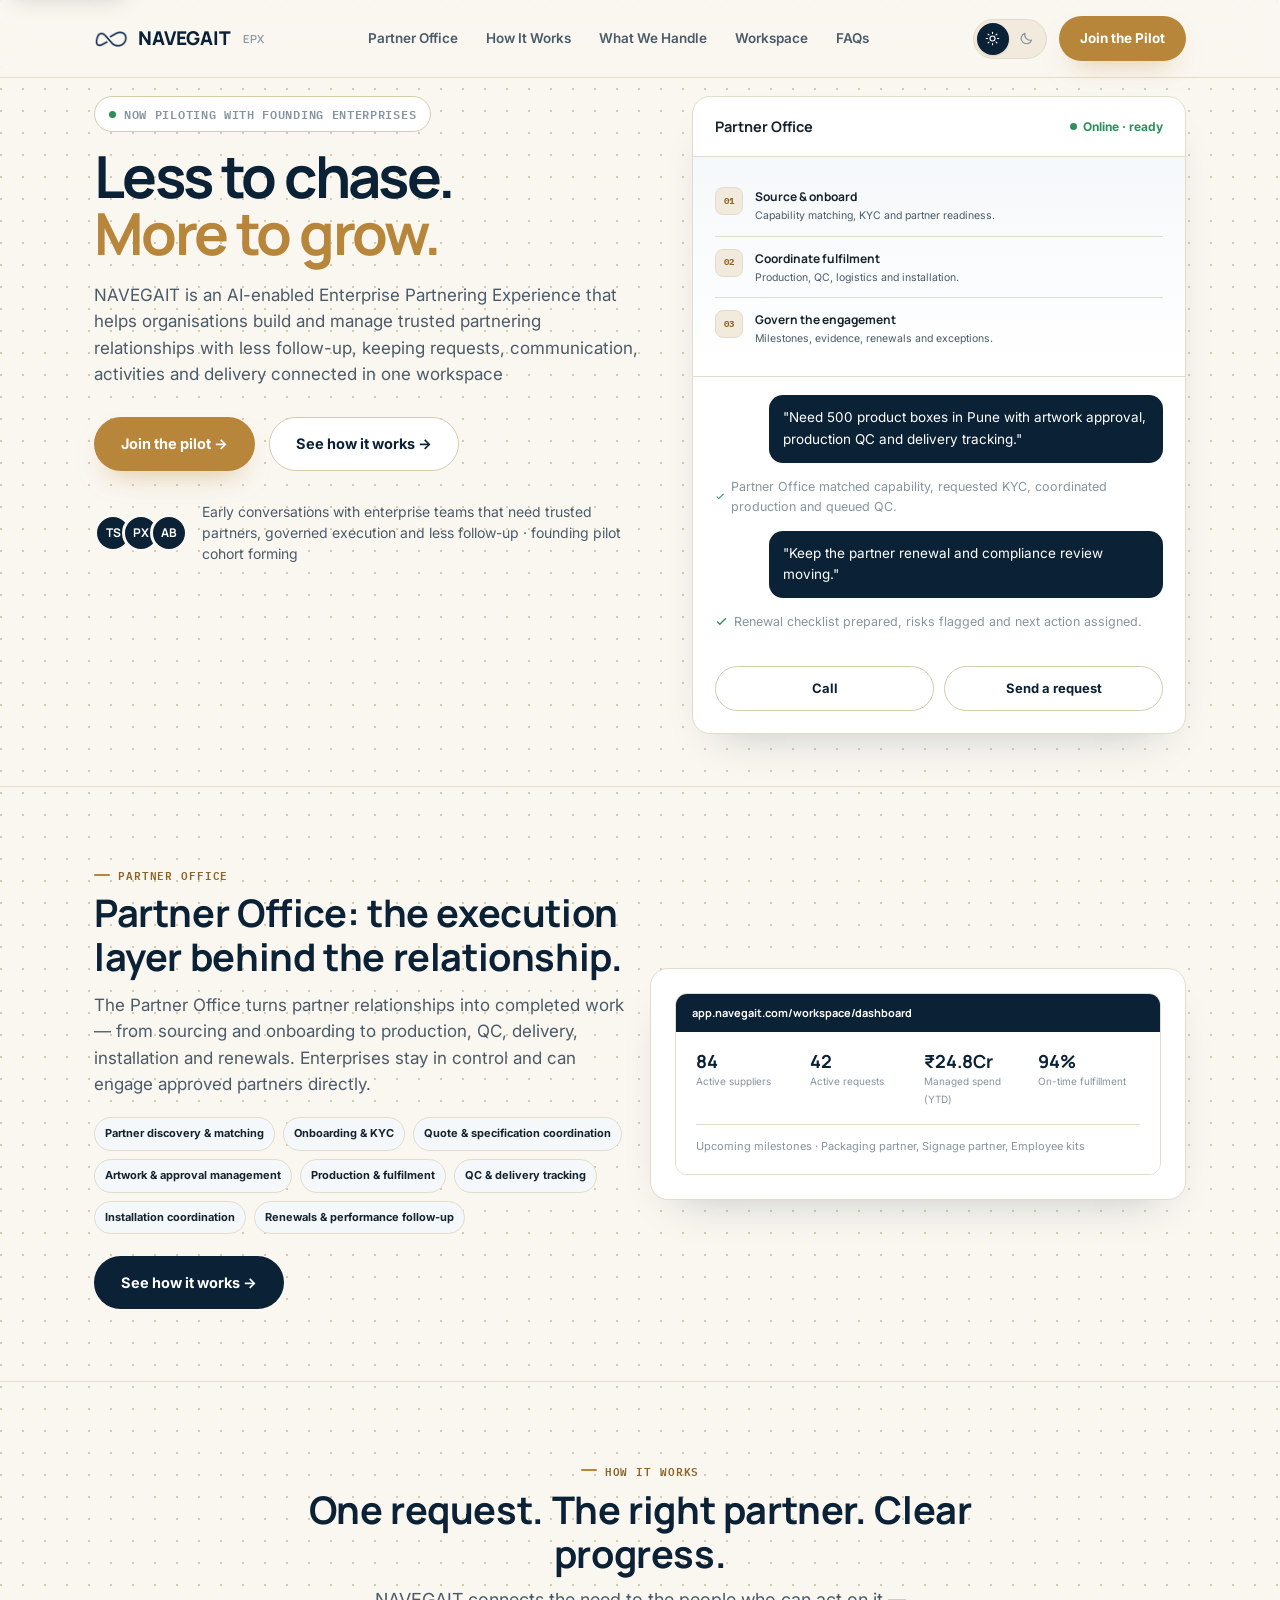
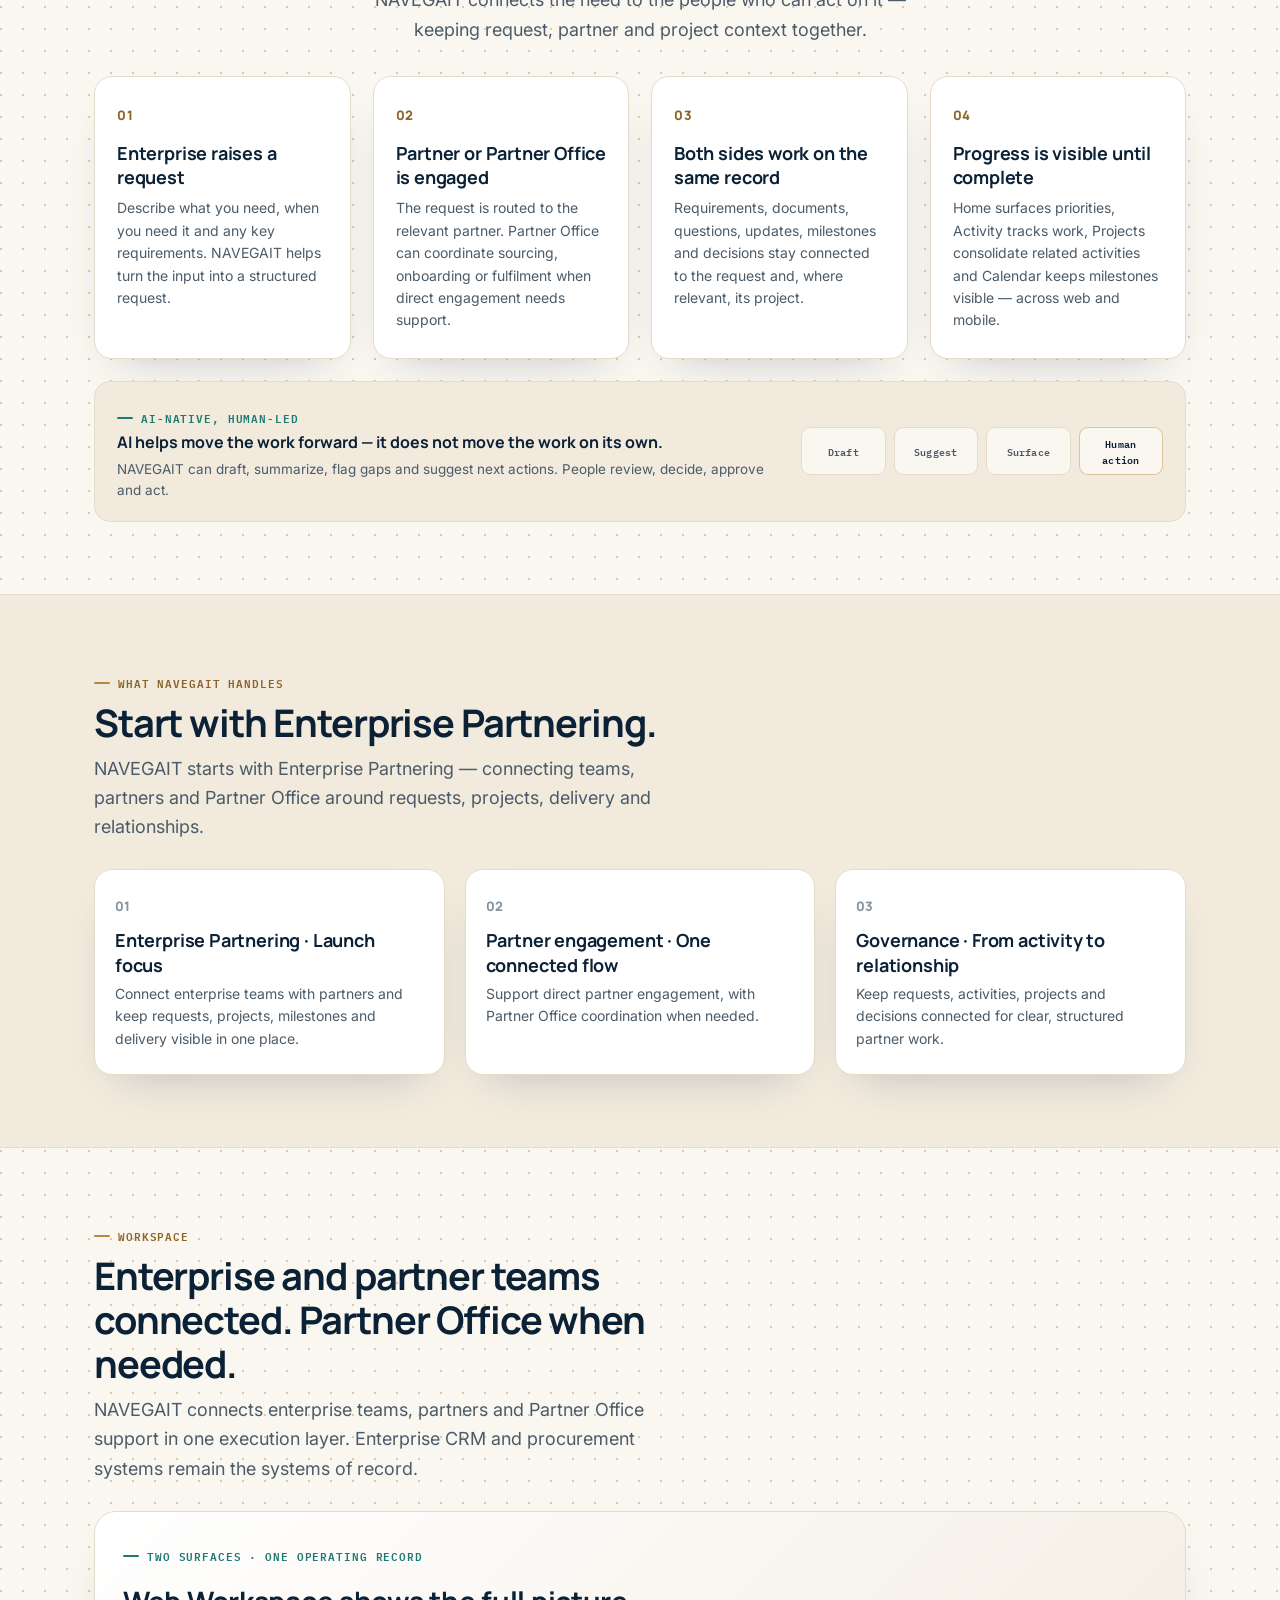
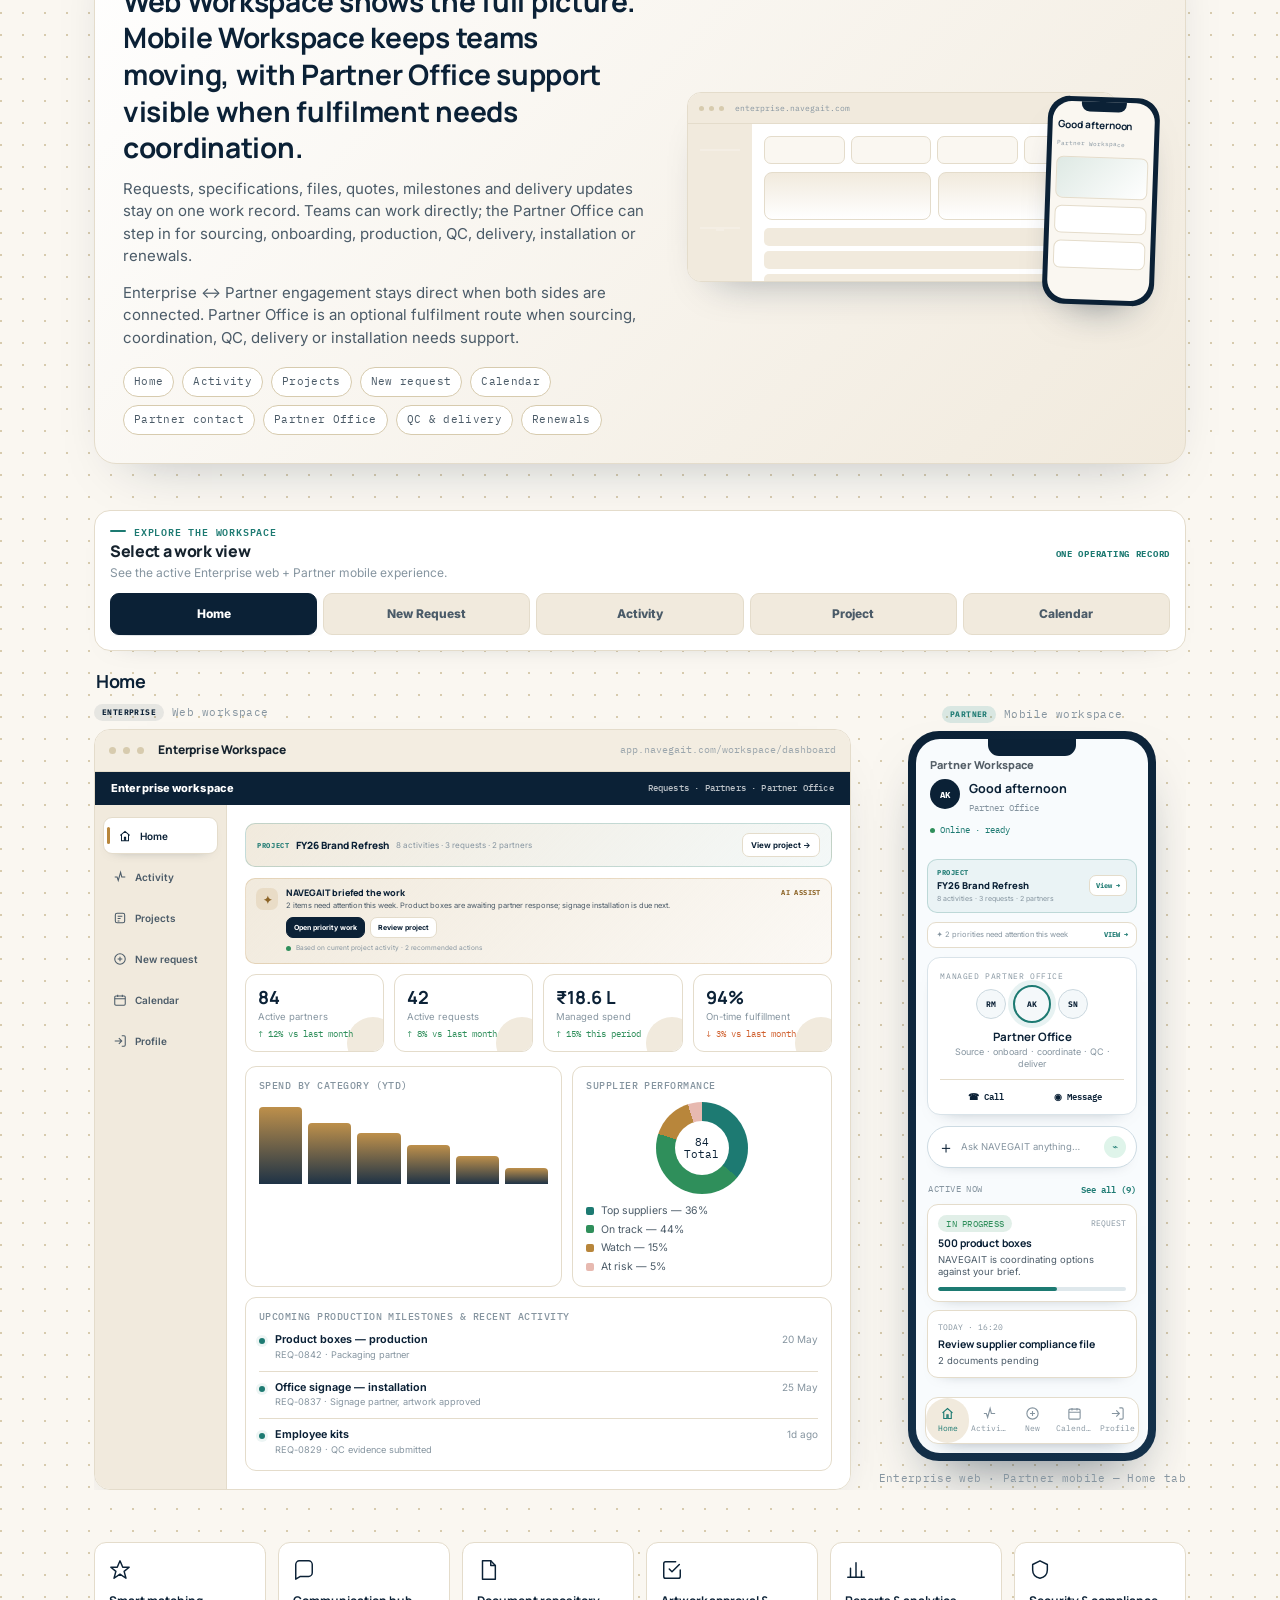
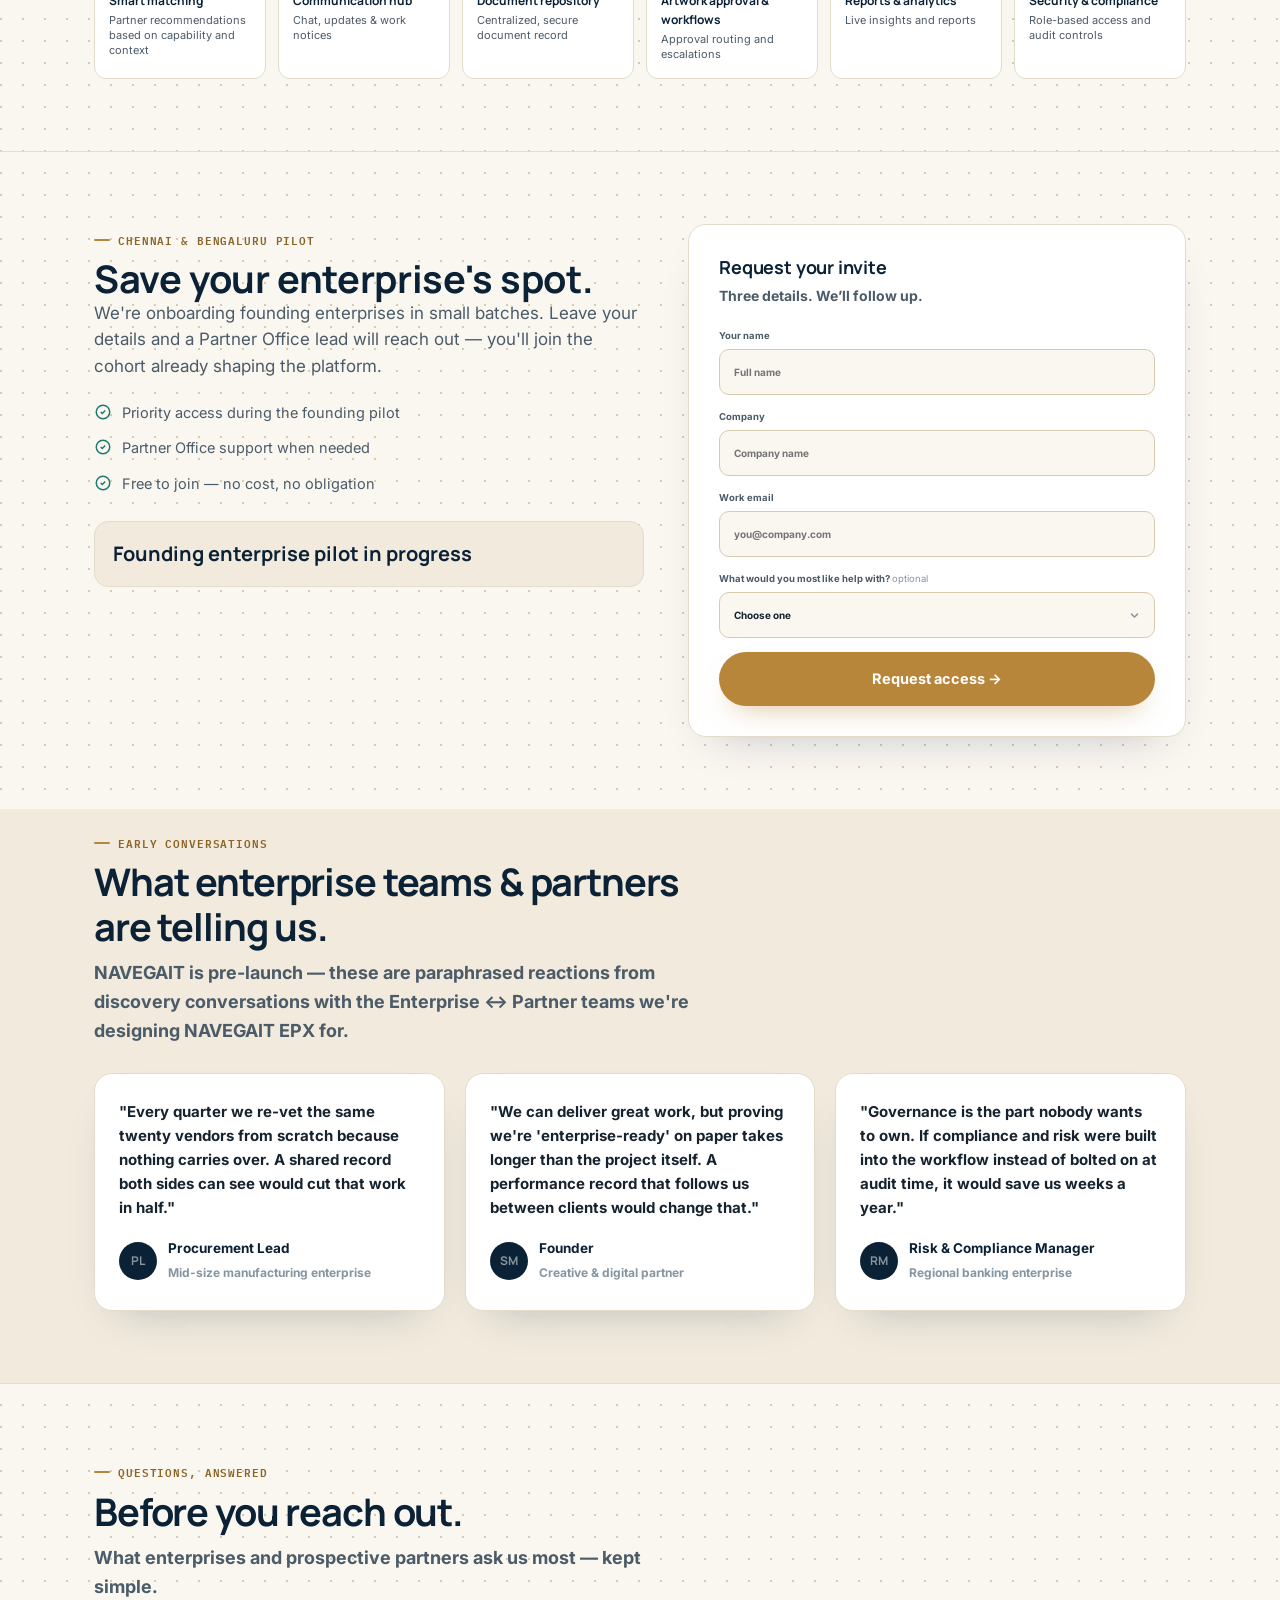
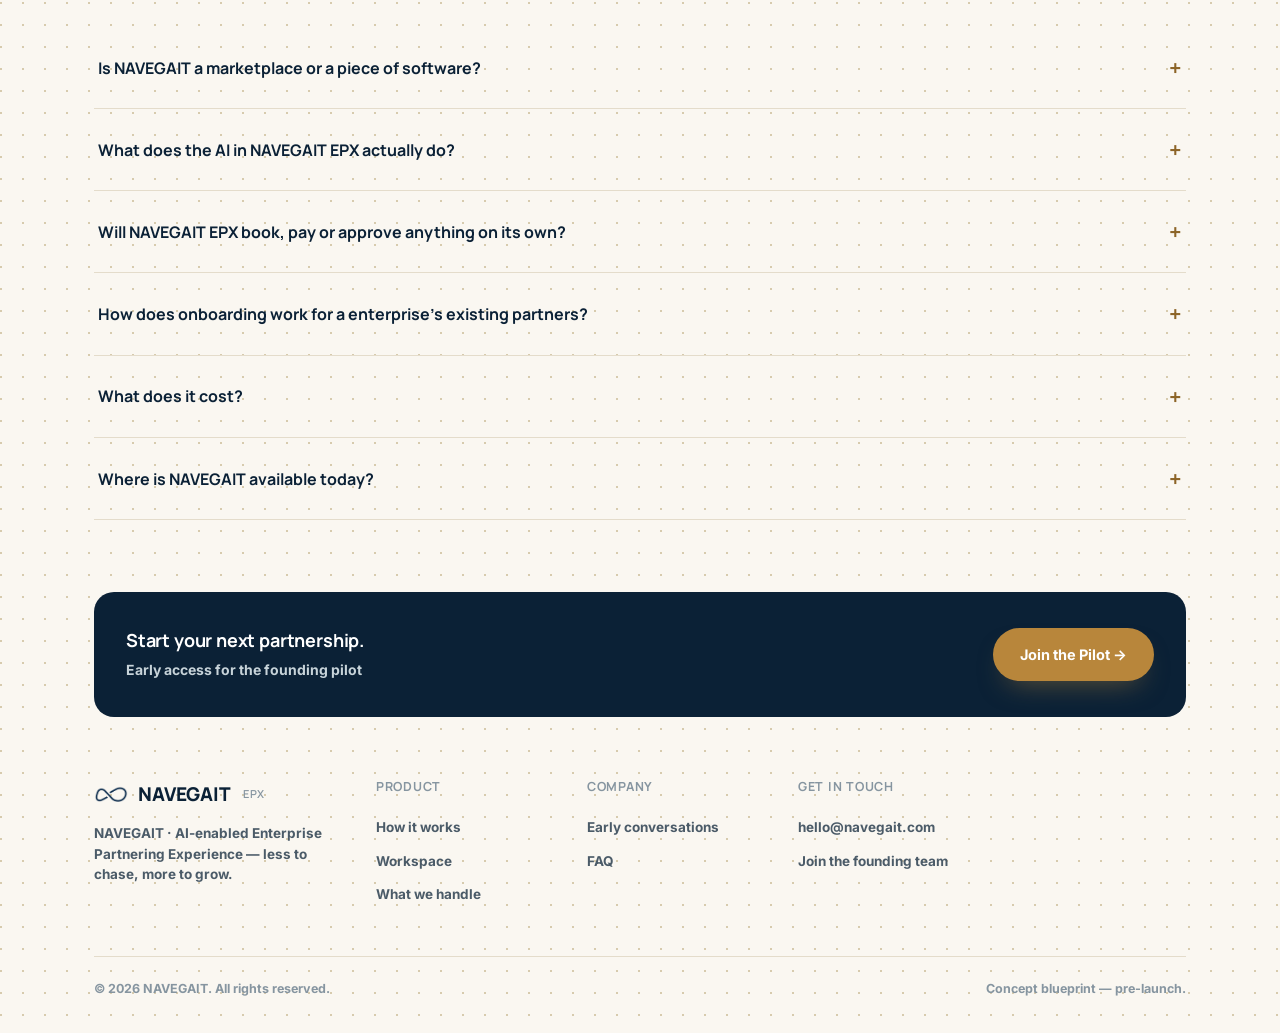
==== index.html @ a0b10e4d "Update index.html" ====
<!doctype html>
<html lang="en" data-theme="light">
<head>
<meta charset="utf-8">
<meta name="viewport" content="width=device-width, initial-scale=1, viewport-fit=cover">
<meta name="theme-color" content="#0b2136">
<meta name="color-scheme" content="light dark">
<meta name="robots" content="index,follow,max-image-preview:large">
<meta name="referrer" content="strict-origin-when-cross-origin">
<meta name="format-detection" content="telephone=no">
<meta name="description" content="NAVEGAIT is an AI-enabled Enterprise Partnering Experience that helps organisations build and manage trusted relationships with less follow-up. Less to chase. More to grow.">
<meta property="og:type" content="website">
<meta property="og:title" content="NAVEGAIT — AI-enabled Enterprise Partnering Experience">
<meta property="og:description" content="Build and manage trusted relationships with one connected operating experience.">
<meta name="twitter:card" content="summary_large_image">
<meta name="twitter:title" content="NAVEGAIT — AI-enabled Enterprise Partnering Experience">
<meta name="twitter:description" content="Build and manage trusted relationships with one connected operating experience.">
<title>NAVEGAIT · Enterprise Partnering Experience</title>
<link rel="preconnect" href="https://fonts.googleapis.com">
<link rel="preconnect" href="https://fonts.gstatic.com" crossorigin>
<link href="https://fonts.googleapis.com/css2?family=Manrope:wght@500;600;700;800&family=Inter:wght@400;500;600;700&family=IBM+Plex+Mono:wght@500;600&display=swap" rel="stylesheet">
<link rel="icon" type="image/png" sizes="32x32" href="[data-uri]">
<link rel="icon" type="image/png" sizes="48x48" href="[data-uri]">
<link rel="shortcut icon" type="image/png" sizes="48x48" href="[data-uri]">
<link rel="apple-touch-icon" sizes="180x180" href="[data-uri]">
<style>
/* ============================================================
   NAVEGAIT — AI-enabled Enterprise Partnering Experience concept and operating model:
   warm paper/navy palette, light↔dark toggle, pod/pilot framing,
   day-in-the-life timeline, 4-step onboarding, waitlist CTA.
   ============================================================ */

:root{
  --navy:#0B2136;
  --navy-2:#14314B;
  --paper:#FAF7F1;
  --paper-dim:#F1EADD;
  --card:#FFFFFF;
  --ink:#16232E;
  --ink-soft:#4B5B68;
  --ink-faint:#8695A0;
  --line:#E4DCCB;
  --line-strong:#D7CBAE;
  --gold:#B8863B;
  --gold-ink:#8C6427;
  --teal:#1D7A72;
  --coral:#D0602E;
  --green:#2F8F5B;
  --select-arrow:url("data:image/svg+xml,%3Csvg xmlns='http://www.w3.org/2000/svg' viewBox='0 0 12 12'%3E%3Cpath d='M2.75 4.5l3.25 3.25 3.25-3.25' fill='none' stroke='%238695A0' stroke-width='1.6' stroke-linecap='round' stroke-linejoin='round'/%3E%3C/svg%3E");
  --display:'Manrope','Inter',sans-serif;
  --body:'Inter',system-ui,sans-serif;
  --mono:'IBM Plex Mono',ui-monospace,'SFMono-Regular',Menlo,Consolas,monospace;
  --max:1160px;
  --pad:clamp(20px,4vw,44px);
  --radius:18px;
  --shadow:0 20px 44px -26px rgba(11,33,54,.28);
}

[data-theme="dark"]{
  --navy:#08171F;
  --navy-2:#0E2431;
  --paper:#0B1A22;
  --paper-dim:#0F222B;
  --card:#122732;
  --ink:#F3EFE4;
  --ink-soft:#B9C6CC;
  --ink-faint:#7C8E95;
  --line:#1E323C;
  --line-strong:#2A4048;
  --shadow:0 24px 50px -24px rgba(0,0,0,.55);
  --select-arrow:url("data:image/svg+xml,%3Csvg xmlns='http://www.w3.org/2000/svg' viewBox='0 0 12 12'%3E%3Cpath d='M2.75 4.5l3.25 3.25 3.25-3.25' fill='none' stroke='%237C8E95' stroke-width='1.6' stroke-linecap='round' stroke-linejoin='round'/%3E%3C/svg%3E");
}

*{box-sizing:border-box;margin:0;padding:0}
html{scroll-behavior:smooth;scroll-padding-top:88px}
@media (prefers-reduced-motion:reduce){html{scroll-behavior:auto}}
body{
  font-family:var(--body);
  background:
    radial-gradient(circle at 1px 1px, var(--line-strong) 1px, transparent 0) 0 0/22px 22px,
    var(--paper);
  color:var(--ink);
  font-size:16px;
  line-height:1.6;
  -webkit-font-smoothing:antialiased;
  transition:background .25s ease, color .25s ease;
}
[data-theme="dark"] body{
  background:
    radial-gradient(circle at 1px 1px, rgba(255,255,255,.05) 1px, transparent 0) 0 0/22px 22px,
    var(--paper);
}
a{color:inherit;text-decoration:none}
img{max-width:100%;display:block}
ul{list-style:none}
.wrap{width:min(100%,var(--max));margin:0 auto;padding-inline:var(--pad)}

h1,h2,h3,h4{font-family:var(--display);color:var(--navy);letter-spacing:-.01em;font-weight:700}
[data-theme="dark"] h1,[data-theme="dark"] h2,[data-theme="dark"] h3,[data-theme="dark"] h4{color:#fff}
h1{font-size:clamp(36px,5.2vw,58px);line-height:1.05;letter-spacing:-.02em}
h2{font-size:clamp(26px,3.4vw,38px);line-height:1.16}
h3{font-size:19px;line-height:1.35}
p{color:var(--ink-soft)}
.lead{font-size:18px;line-height:1.62;max-width:600px;color:var(--ink-soft)}
.eyebrow{font-family:var(--mono);font-weight:600;font-size:12px;letter-spacing:.1em;text-transform:uppercase;color:var(--gold-ink);display:inline-flex;align-items:center;gap:8px;margin-bottom:14px}
[data-theme="dark"] .eyebrow{color:#E3B871}
.eyebrow::before{content:'';width:16px;height:2px;border-radius:2px;background:var(--gold)}
.eyebrow.teal{color:var(--teal)}
.eyebrow.teal::before{background:var(--teal)}
.center-head{max-width:680px;margin:0 auto 40px;text-align:center}
.center-head .lead{max-width:600px;margin:14px auto 0}
.section-head{max-width:600px;margin-bottom:34px}

.btn{display:inline-flex;align-items:center;justify-content:center;gap:9px;font-family:var(--body);font-weight:700;font-size:14.5px;padding:14px 26px;border-radius:999px;cursor:pointer;border:1px solid transparent;transition:transform .15s ease, box-shadow .15s ease, background .15s ease}
.btn:active{transform:translateY(1px)}
.btn.primary{background:var(--gold);color:#fff;box-shadow:0 14px 28px -14px rgba(184,134,59,.55)}
.btn.primary:hover{background:var(--gold-ink)}
.btn.outline{border-color:var(--line-strong);color:var(--navy);background:var(--card)}
[data-theme="dark"] .btn.outline{color:#fff}
.btn.outline:hover{border-color:var(--gold)}
.btn.dark{background:var(--navy);color:#fff}
.btn.dark:hover{background:var(--navy-2)}
.btn.block{width:100%}

.card{background:var(--card);border:1px solid var(--line);border-radius:var(--radius);box-shadow:var(--shadow)}
.grid{display:grid;gap:20px}
.grid-2{grid-template-columns:1fr 1fr}
.grid-3{grid-template-columns:repeat(3,1fr)}
.grid-4{grid-template-columns:repeat(4,1fr)}

section{padding:96px 0;border-bottom:1px solid var(--line)}
section:last-of-type{border-bottom:none}
.tinted{background:var(--paper-dim)}
.dark{background:var(--navy);color:#fff}
.dark h2,.dark h3{color:#fff}
.dark p{color:#C7D3D9}
.dark .eyebrow{color:#E3B871}

.reveal{opacity:0;transform:translateY(14px);transition:opacity .55s ease, transform .55s ease}
.reveal.in{opacity:1;transform:translateY(0)}
@media (prefers-reduced-motion:reduce){.reveal{opacity:1;transform:none}}
a:focus-visible,button:focus-visible{outline:2px solid var(--teal);outline-offset:2px}

/* ============================================================ HEADER */
header{
  position:sticky;
  top:0;
  z-index:10000;
  width:100%;
  background:color-mix(in srgb, var(--paper) 94%, transparent);
  backdrop-filter:blur(12px);
  -webkit-backdrop-filter:blur(12px);
  border-bottom:1px solid var(--line);
  isolation:isolate;
}
body{overflow-x:hidden}

.nav{height:78px;display:flex;align-items:center;justify-content:space-between;gap:20px}
.brand{display:flex;align-items:center;gap:10px;font-family:var(--display);font-weight:800;font-size:19px;color:var(--navy)}
[data-theme="dark"] .brand{color:#fff}
.brand .mark{width:34px;height:34px;object-fit:contain}
[data-theme="dark"] .brand .mark{filter:invert(1) brightness(1.5)}
.brand .tag{font-weight:600;color:var(--ink-faint);font-size:11px;letter-spacing:.06em;margin-left:2px}
.links{display:flex;gap:2px;align-items:center}
.links a{font-size:13.5px;font-weight:600;color:var(--ink-soft);padding:9px 13px;border-radius:8px}
.links a:hover{color:var(--navy);background:var(--paper-dim)}
[data-theme="dark"] .links a:hover{color:#fff}
.header-actions{display:flex;align-items:center;gap:12px}
.theme-toggle{
  display:flex;
  align-items:center;
  flex-shrink:0;
  background:var(--paper-dim);
  border:1px solid var(--line);
  border-radius:999px;
  padding:3px;
  gap:2px;
}
.theme-toggle button{
  border:none;
  background:transparent;
  font-family:var(--body);
  font-weight:700;
  font-size:12px;
  padding:8px;
  border-radius:999px;
  cursor:pointer;
  color:var(--ink-faint);
  display:flex;
  align-items:center;
  justify-content:center;
  width:32px;
  height:32px;
  flex:0 0 auto;
  aspect-ratio:1/1;
  line-height:1;
  transition:background .18s ease,color .18s ease,box-shadow .18s ease;
}
.theme-toggle button:hover{color:var(--navy);background:rgba(255,255,255,.42)}
[data-theme="dark"] .theme-toggle button:hover{color:#fff;background:rgba(255,255,255,.06)}
.theme-toggle button.active{background:var(--navy);color:#fff;box-shadow:0 1px 2px rgba(0,0,0,.12)}
.theme-icon{
  display:block;
  width:15px;
  height:15px;
  flex:0 0 15px;
  fill:none;
  stroke:currentColor;
  stroke-width:1.8;
  stroke-linecap:round;
  stroke-linejoin:round;
}
.menu-btn{display:none;width:42px;height:42px;border:1px solid var(--line-strong);background:var(--card);border-radius:10px;align-items:center;justify-content:center;cursor:pointer;color:var(--navy)}
[data-theme="dark"] .menu-btn{color:#fff}
.menu-btn span{display:block;width:18px;height:2px;background:currentColor;position:relative;transition:background .2s ease, transform .2s ease}
.menu-btn span::before,.menu-btn span::after{content:'';position:absolute;left:0;width:18px;height:2px;background:currentColor;transition:transform .2s ease, top .2s ease}
.menu-btn span::before{top:-6px}
.menu-btn span::after{top:6px}
.menu-btn.is-open span{background:transparent}
.menu-btn.is-open span::before{top:0;transform:rotate(45deg)}
.menu-btn.is-open span::after{top:0;transform:rotate(-45deg)}
.mobile-nav{position:fixed;inset:78px 0 0 0;background:var(--paper);z-index:999;padding:20px var(--pad) 30px;transform:translateY(-8px);opacity:0;visibility:hidden;pointer-events:none;transition:all .2s ease;overflow-y:auto}
.mobile-nav.open{transform:translateY(0);opacity:1;visibility:visible;pointer-events:auto}
.mobile-nav a{display:flex;justify-content:space-between;padding:16px 4px;border-bottom:1px solid var(--line);font-weight:700;color:var(--navy)}
[data-theme="dark"] .mobile-nav a{color:#fff}
body.menu-open{overflow:hidden;overscroll-behavior:none}

/* ============================================================ HERO */
.hero{padding:34px 0 60px}
.hero-grid{display:grid;grid-template-columns:1.05fr .95fr;gap:52px;align-items:start}
.hero .stamp{display:inline-flex;align-items:center;gap:8px;font-family:var(--mono);font-weight:600;font-size:11.5px;letter-spacing:.06em;text-transform:uppercase;color:var(--ink-faint);border:1px solid var(--line-strong);border-radius:999px;padding:8px 14px;margin-bottom:16px;background:var(--card)}
.hero .stamp .dot{width:7px;height:7px;border-radius:50%;background:var(--green)}
.hero h1 .accent{color:var(--gold)}
.hero .lead{margin:20px 0 30px}
.hero-actions{display:flex;gap:14px;flex-wrap:wrap;margin-bottom:30px}
.social-proof{display:flex;align-items:center;gap:14px}
.avatar-stack{display:flex}
.avatar-stack span{width:38px;height:38px;border-radius:50%;border:3px solid var(--paper);background:var(--navy);color:#fff;font-size:12px;font-weight:700;display:flex;align-items:center;justify-content:center;margin-left:-10px;font-family:var(--display)}
.avatar-stack span:first-child{margin-left:0}
.social-proof p{font-size:14px;color:var(--ink-soft)}
.social-proof b{color:var(--navy)}
[data-theme="dark"] .social-proof b{color:#fff}

/* hero pod card */
.pod-card{padding:0;overflow:hidden}
.pod-top{display:flex;align-items:center;justify-content:space-between;padding:18px 22px;border-bottom:1px solid var(--line)}
.pod-top .who{display:flex;align-items:center;gap:10px;font-weight:700;font-family:var(--display);font-size:14.5px}
.pod-status{display:flex;align-items:center;gap:6px;font-size:12px;font-weight:700;color:var(--green)}
.pod-status .dot{width:7px;height:7px;border-radius:50%;background:var(--green)}
.pod-people{display:flex;gap:14px;padding:18px 22px;border-bottom:1px solid var(--line);flex-wrap:wrap}
.pod-person{display:flex;align-items:center;gap:9px}
.pod-person .av{width:38px;height:38px;border-radius:50%;background:var(--paper-dim);border:1px solid var(--line);display:flex;align-items:center;justify-content:center;font-family:var(--display);font-weight:700;font-size:13px;color:var(--navy)}
[data-theme="dark"] .pod-person .av{color:#fff}
.pod-person div b{display:block;font-size:13.5px;color:var(--navy);font-family:var(--display)}
[data-theme="dark"] .pod-person div b{color:#fff}
.pod-person div span{font-size:11.5px;color:var(--ink-faint)}
.pod-feed{padding:18px 22px;display:flex;flex-direction:column;gap:14px}
.pod-msg{background:var(--paper-dim);border-radius:14px;padding:12px 14px;font-size:13.5px;color:var(--ink);max-width:88%}
.pod-msg.you{align-self:flex-end;background:var(--navy);color:#fff}
.pod-reply{font-size:12.5px;color:var(--ink-faint);display:flex;align-items:center;gap:6px}
.pod-reply svg{width:13px;height:13px;stroke:var(--green);fill:none;stroke-width:2.4}
.pod-actions{display:flex;gap:10px;padding:16px 22px 22px}
.pod-actions .btn{flex:1;padding:11px 14px;font-size:13px}

/* ============================================================ TEAM/OFFICE BEHIND THE PLATFORM */
.office-shot{padding:24px;border-radius:var(--radius)}
.office-shot img{border-radius:12px}

/* ============================================================ PLATFORM TOUR — WEB WORKSPACE MOCKUP */
.tour-block{margin-bottom:44px}
.tour-block:last-child{margin-bottom:0}
.tour-head{display:flex;align-items:baseline;justify-content:space-between;gap:14px;margin-bottom:14px;flex-wrap:wrap}
.tour-head h3{font-size:18px}
.tour-inline{display:flex;align-items:flex-start;gap:28px}
.tour-inline .workspace-shell-wrap{flex:1 1 0;min-width:0}
.tour-inline .phone-col{flex-shrink:0;display:flex;flex-direction:column;align-items:center;margin-top:2px}
.tour-caption{font-family:var(--mono);font-size:10.5px;color:var(--ink-faint);text-align:center;margin-top:10px;letter-spacing:.03em}
.tour-role{font-family:var(--mono);font-size:10.5px;letter-spacing:.04em;color:var(--ink-faint);margin-bottom:9px;display:flex;align-items:center;gap:8px}
.tour-role .tag{padding:3px 10px;border-radius:999px;font-weight:700;text-transform:uppercase;font-size:9.5px;letter-spacing:.05em}
.tour-role .tag.enterprise{background:rgba(11,33,54,.08);color:var(--navy)}
[data-theme="dark"] .tour-role .tag.enterprise{background:rgba(255,255,255,.12);color:#fff}
.tour-role .tag.partner{background:rgba(20,132,132,.14);color:var(--teal)}
.phone-col .tour-role{justify-content:center}

.workspace-shell{background:var(--card);border:1px solid var(--line);border-radius:var(--radius);overflow:hidden;box-shadow:var(--shadow)}
.workspace-topbar{display:flex;align-items:center;gap:7px;padding:13px 18px;border-bottom:1px solid var(--line);background:var(--paper-dim)}
.workspace-topbar .wdot{width:8px;height:8px;border-radius:50%;background:var(--line-strong)}
.workspace-topbar .wlabel{margin-left:8px;font-family:var(--mono);font-size:11px;color:var(--ink-faint)}
.workspace-band{padding:9px 18px;font-family:var(--mono);font-size:11px;letter-spacing:.06em;text-transform:uppercase;color:#fff}
.workspace-band.enterprise{background:var(--navy)}
.workspace-band.partner{background:var(--teal)}
.workspace-nav{display:flex;gap:2px;padding:0 12px;background:var(--card);border-bottom:1px solid var(--line);overflow-x:auto}
.wnav-tab{display:flex;align-items:center;gap:6px;padding:13px 14px;font-family:var(--mono);font-size:11px;letter-spacing:.02em;color:var(--ink-faint);border-bottom:2px solid transparent;white-space:nowrap}
.wnav-tab svg{width:14px;height:14px;stroke:currentColor;fill:none;stroke-width:1.8;flex-shrink:0}
.wnav-tab.active{color:var(--navy);border-bottom-color:var(--gold);font-weight:600}
[data-theme="dark"] .wnav-tab.active{color:#fff}
.workspace-body{padding:22px}
.wstats{display:grid;grid-template-columns:repeat(4,1fr);gap:12px;margin-bottom:18px}
.wstat{border:1px solid var(--line);border-radius:12px;padding:13px}
.wstat b{display:block;font-family:var(--display);font-size:19px;color:var(--navy)}
[data-theme="dark"] .wstat b{color:#fff}
.wstat span{display:block;font-size:11px;color:var(--ink-faint);margin-top:4px}
.wstat em{display:block;font-size:10.5px;color:var(--green);font-style:normal;margin-top:4px;font-family:var(--mono)}
.wstat em.down{color:var(--coral)}
.wtwocol{display:grid;grid-template-columns:1.1fr .9fr;gap:14px;margin-bottom:14px}
.wpanel{border:1px solid var(--line);border-radius:12px;padding:16px}
.wpanel h5{font-size:11.5px;text-transform:uppercase;letter-spacing:.05em;color:var(--ink-faint);margin-bottom:12px;font-family:var(--mono);font-weight:500}
.wbars{display:flex;align-items:flex-end;gap:8px;height:96px}
.wbars i{display:block;flex:1;background:linear-gradient(180deg,var(--gold),var(--navy));border-radius:4px 4px 0 0;opacity:.92}
.wdonut{width:92px;height:92px;border-radius:50%;margin:0 auto 10px;
  background:conic-gradient(var(--teal) 0 36%, var(--green) 36% 80%, var(--gold) 80% 95%, #E7B9B0 95% 100%);
  display:flex;align-items:center;justify-content:center}
.wdonut span{width:54px;height:54px;background:var(--card);border-radius:50%;display:flex;align-items:center;justify-content:center;text-align:center;line-height:1.15;font-family:var(--mono);font-size:10.5px;color:var(--navy)}
[data-theme="dark"] .wdonut span{color:#fff}
.wlegend{display:grid;gap:6px;margin-top:10px}
.wlegend div{display:flex;align-items:center;gap:7px;font-size:11.5px;color:var(--ink-soft)}
.wlegend i{width:8px;height:8px;border-radius:2px;display:inline-block;flex-shrink:0}
.wlist{display:grid;gap:10px}
.wlist li{list-style:none;display:flex;justify-content:space-between;gap:10px;font-size:12.5px;border-top:1px solid var(--line);padding-top:10px}
.wlist li:first-child{border-top:none;padding-top:0}
.wlist b{color:var(--navy);font-weight:600;display:block;font-size:12.5px}
[data-theme="dark"] .wlist b{color:#fff}
.wlist>li>span:last-child{color:var(--ink-faint);font-size:11px;flex-shrink:0}
.wlist small{color:var(--ink-faint);font-size:11px}
.wfunnel{display:grid;gap:7px}
.wfunnel-row{display:grid;grid-template-columns:96px 1fr 24px;align-items:center;gap:10px;font-size:11px;color:var(--ink-soft)}
.wfunnel-row .track{height:13px;border-radius:4px;background:var(--paper-dim);position:relative;overflow:hidden}
.wfunnel-row .fill{position:absolute;inset:0;border-radius:4px;background:linear-gradient(90deg,var(--teal),var(--gold))}

/* phone mock, tuned to warm paper/navy palette */
.phone-mock{width:236px;background:var(--navy);border-radius:32px;padding:9px;box-shadow:0 30px 54px -22px rgba(11,33,54,.4);flex-shrink:0}
.phone-mock-inner{background:var(--paper);border-radius:24px;overflow:hidden;position:relative}
.phone-mock-notch{position:absolute;top:0;left:50%;transform:translateX(-50%);width:92px;height:18px;background:var(--navy);border-radius:0 0 12px 12px;z-index:2}
.phone-appbar{background:var(--navy);color:#fff;padding:20px 15px 12px;display:flex;flex-direction:column;gap:6px}
.phone-appbar .app-title{font-family:var(--display);font-weight:700;font-size:14px}
.phone-appbar .app-status{font-family:var(--mono);font-size:9.5px;color:#E3B871;display:flex;align-items:center;gap:5px}
.phone-appbar .app-status .dot{width:5px;height:5px;border-radius:50%;background:var(--green)}
.phone-body{padding:12px;min-height:260px;background:var(--paper)}
.phone-card{background:var(--card);border:1px solid var(--line);border-radius:10px;padding:10px 11px;margin-bottom:9px}
.phone-card .pc-time{font-family:var(--mono);font-size:9px;color:var(--ink-faint);margin-bottom:4px}
.phone-card .pc-msg{font-size:11.5px;color:var(--navy);font-weight:700;line-height:1.35;margin-bottom:3px;font-family:var(--display)}
[data-theme="dark"] .phone-card .pc-msg{color:#fff}
.phone-card .pc-sub{font-size:10.5px;color:var(--ink-soft);line-height:1.35}
.phone-card .pc-status{display:inline-block;margin-top:6px;font-family:var(--mono);font-size:9px;padding:3px 8px;border-radius:999px;letter-spacing:.03em}
.phone-card .pc-status.needs{background:rgba(208,96,46,.14);color:var(--coral)}
.phone-card .pc-status.done{background:rgba(47,143,91,.14);color:var(--green)}
.phone-tabbar{display:flex;border-top:1px solid var(--line);background:var(--card)}
.phone-tab{flex:1;min-width:0;display:flex;flex-direction:column;align-items:center;gap:3px;padding:8px 2px 10px;font-family:var(--mono);font-size:7.8px;letter-spacing:0;color:var(--ink-faint)}
.phone-tab svg{width:14px;height:14px;stroke:currentColor;fill:none;stroke-width:1.8;flex-shrink:0}
.phone-tab span{max-width:100%;overflow:hidden;text-overflow:ellipsis;white-space:nowrap}
.phone-tab.active{color:var(--teal)}

/* phone "Home" dashboard overview */
.phone-stats{display:grid;grid-template-columns:1fr 1fr;gap:8px;margin-bottom:12px}
.phone-stat{background:var(--card);border:1px solid var(--line);border-radius:10px;padding:9px 10px}
.phone-stat b{display:block;font-family:var(--display);font-weight:800;font-size:15px;color:var(--navy);line-height:1.15}
[data-theme="dark"] .phone-stat b{color:#fff}
.phone-stat span{display:block;font-size:9px;color:var(--ink-faint);margin-top:3px}
.phone-stat em{display:block;font-size:8.5px;color:var(--green);font-style:normal;margin-top:3px;font-family:var(--mono)}
.phone-stat em.down{color:var(--coral)}
.phone-section-label{font-family:var(--mono);font-size:9.5px;text-transform:uppercase;letter-spacing:.05em;color:var(--ink-faint);margin:2px 0 8px}

/* platform-wide feature strip */
.feature-strip{margin-top:8px;display:grid;grid-template-columns:repeat(6,1fr);gap:12px}
.feature-chip{border:1px solid var(--line);border-radius:12px;padding:16px 14px;background:var(--card)}
.feature-chip .ico{width:22px;height:22px;color:var(--navy);margin-bottom:10px}
[data-theme="dark"] .feature-chip .ico{color:#E3B871}
.feature-chip .ico svg{width:100%;height:100%;fill:none;stroke:currentColor;stroke-width:1.6;stroke-linecap:round;stroke-linejoin:round}
.feature-chip h5{font-size:12.5px;color:var(--navy);margin-bottom:3px;font-family:var(--display)}
[data-theme="dark"] .feature-chip h5{color:#fff}
.feature-chip p{font-size:11px;line-height:1.35}


/* Request routing chooser — direct or Partner Office */
.request-route-chooser{display:grid;grid-template-columns:1.1fr 1fr 1fr;gap:10px;margin-bottom:12px;padding:12px;border:1px solid var(--line);border-radius:12px;background:var(--paper-dim)}
.request-route-chooser>div{display:flex;flex-direction:column;justify-content:center;gap:3px;padding:2px 4px}
.request-route-chooser>div span{font:700 8px var(--mono);letter-spacing:.08em;color:var(--teal)}
.request-route-chooser>div strong{font:700 13px var(--display);color:var(--navy)}
.request-route{border:1px solid var(--line);border-radius:10px;background:var(--card);padding:10px 11px;text-align:left;cursor:default}
.request-route b{display:block;font:700 12px var(--display);color:var(--navy)}
.request-route small{display:block;margin-top:3px;font-size:10px;color:var(--ink-soft)}
.request-route.office{border-color:rgba(29,122,114,.35);background:rgba(29,122,114,.07)}
.request-governance-note{margin-top:10px;padding:9px 11px;border-radius:9px;background:var(--paper-dim);border:1px solid var(--line);display:flex;gap:8px;align-items:flex-start}
.request-governance-note b{font-size:10px;color:var(--navy);white-space:nowrap}
.request-governance-note span{font-size:9.5px;line-height:1.4;color:var(--ink-soft)}
.request-route-mobile{margin-bottom:10px}
.mobile-route-grid{display:grid;grid-template-columns:1fr 1fr;gap:7px}
.mobile-route-grid>div{padding:9px;border:1px solid var(--line);border-radius:9px;background:var(--card)}
.mobile-route-grid>div.selected{border-color:rgba(29,122,114,.4);background:rgba(29,122,114,.08)}
.mobile-route-grid b{display:block;font-size:10px;color:var(--navy)}
.mobile-route-grid span{display:block;font-size:8px;color:var(--ink-soft);margin-top:2px}
[data-theme="dark"] .request-route-chooser,[data-theme="dark"] .request-governance-note{background:#10202a}
[data-theme="dark"] .request-route-chooser>div strong,[data-theme="dark"] .request-route b,[data-theme="dark"] .request-governance-note b,[data-theme="dark"] .mobile-route-grid b{color:#fff}
[data-theme="dark"] .request-route,[data-theme="dark"] .mobile-route-grid>div{background:#13252f;border-color:#2d4652}
@media(max-width:760px){.request-route-chooser{grid-template-columns:1fr 1fr}.request-route-chooser>div{grid-column:1/-1;padding-bottom:3px}.request-route{padding:9px}.request-governance-note{flex-direction:column;gap:2px}}

/* New request tab — chat + reference examples + call/whatsapp */
.wchat-panel{display:flex;flex-direction:column}
.wchat-feed{display:flex;flex-direction:column;gap:10px;margin-bottom:14px}
.wchat-msg{max-width:82%;padding:10px 13px;border-radius:12px;font-size:12.5px;line-height:1.45;color:var(--ink)}
.wchat-msg.you{align-self:flex-end;background:var(--navy);color:#fff}
.wchat-msg.office{align-self:flex-start;background:var(--paper-dim);border:1px solid var(--line)}
.wchat-msg.office b{display:block;font-family:var(--mono);font-size:9.5px;letter-spacing:.04em;text-transform:uppercase;color:var(--teal);margin-bottom:3px;font-weight:600}
.wcontact-row{display:flex;gap:10px;padding-top:12px;border-top:1px solid var(--line)}
.wcontact-btn{display:flex;align-items:center;gap:7px;font-family:var(--mono);font-size:11px;font-weight:600;padding:9px 14px;border-radius:999px;border:1px solid var(--line-strong);color:var(--navy);background:var(--card)}
[data-theme="dark"] .wcontact-btn{color:#fff}
.wcontact-btn svg{width:14px;height:14px;stroke:currentColor;fill:none;stroke-width:1.9}
.wcontact-btn.whatsapp{background:#2FA85B;border-color:#2FA85B;color:#fff}
.wref-list{display:grid;gap:10px}
.wref-list li{list-style:none;font-size:12px;color:var(--ink-soft);line-height:1.5;padding-left:16px;position:relative}
.wref-list li::before{content:"";position:absolute;left:0;top:7px;width:5px;height:5px;border-radius:50%;background:var(--gold)}

/* phone — New request contact row */
.phone-contact-row{display:flex;gap:8px;margin-top:4px}
.phone-contact-btn{flex:1;display:flex;align-items:center;justify-content:center;gap:5px;font-family:var(--mono);font-size:9.5px;font-weight:600;padding:9px 6px;border-radius:999px;border:1px solid var(--line-strong);color:var(--navy);background:var(--card)}
[data-theme="dark"] .phone-contact-btn{color:#fff}
.phone-contact-btn svg{width:12px;height:12px;stroke:currentColor;fill:none;stroke-width:1.9}
.phone-contact-btn.whatsapp{background:#2FA85B;border-color:#2FA85B;color:#fff}

/* phone — Activity segmented control (submitted vs received) */
.phone-segment{display:flex;gap:6px;margin-bottom:12px;background:var(--paper-dim);border-radius:10px;padding:3px}
.phone-seg-btn{flex:1;text-align:center;font-family:var(--mono);font-size:9.5px;font-weight:600;padding:7px 4px;border-radius:8px;color:var(--ink-faint)}
.phone-seg-btn.active{background:var(--card);color:var(--navy);box-shadow:0 1px 3px rgba(11,33,54,.12)}
[data-theme="dark"] .phone-seg-btn.active{color:#fff}

/* web — Activity submitted/received legend pill */
.wactivity-pill{display:inline-flex;align-items:center;gap:6px;font-family:var(--mono);font-size:10px;padding:3px 9px;border-radius:999px;letter-spacing:.03em}
.wactivity-pill.submitted{background:rgba(11,33,54,.08);color:var(--navy)}
[data-theme="dark"] .wactivity-pill.submitted{background:rgba(255,255,255,.12);color:#fff}
.wactivity-pill.received{background:rgba(47,143,91,.14);color:var(--green)}

/* web — Calendar tab (mini month grid) */
.wcal-panel{display:flex;flex-direction:column}
.wcal-toprow{display:flex;align-items:center;justify-content:space-between;margin-bottom:12px}
.wcal-toprow b{font-family:var(--display);font-size:14px;color:var(--navy)}
[data-theme="dark"] .wcal-toprow b{color:#fff}
.wcal-legend{display:flex;gap:12px;font-family:var(--mono);font-size:10px;color:var(--ink-faint)}
.wcal-legend span{display:inline-flex;align-items:center;gap:5px}
.wcal-legend i{width:6px;height:6px;border-radius:50%;display:inline-block}
.wcal-grid{display:grid;grid-template-columns:repeat(7,1fr);gap:5px}
.wcal-dow{font-family:var(--mono);font-size:9.5px;text-align:center;color:var(--ink-faint);padding-bottom:4px;text-transform:uppercase;letter-spacing:.04em}
.wcal-cell{aspect-ratio:1;display:flex;flex-direction:column;align-items:center;justify-content:center;border-radius:8px;font-size:11.5px;color:var(--ink-soft);background:var(--paper-dim);gap:3px}
.wcal-cell.muted{opacity:.35}
.wcal-cell.today{background:var(--navy);color:#fff;font-weight:700}
[data-theme="dark"] .wcal-cell{background:rgba(255,255,255,.05)}
.wcal-dots{display:flex;gap:2px}
.wcal-dots i{width:4px;height:4px;border-radius:50%;background:var(--gold)}
.wcal-dots i.call{background:var(--teal)}
.wcal-cell.today .wcal-dots i{background:#fff}

/* phone — Calendar tab (week strip + agenda) */
.phone-week-strip{display:flex;justify-content:space-between;gap:4px;margin-bottom:12px}
.phone-week-day{flex:1;display:flex;flex-direction:column;align-items:center;gap:3px;font-family:var(--mono);font-size:8.5px;color:var(--ink-faint);padding:7px 2px;border-radius:10px}
.phone-week-day b{font-family:var(--display);font-size:13px;color:var(--navy);font-weight:800}
[data-theme="dark"] .phone-week-day b{color:#fff}
.phone-week-day.today{background:var(--navy);color:#E3B871}
.phone-week-day.today b{color:#fff}

@media (max-width:1060px){
  .tour-inline{flex-direction:column;align-items:center}
  .tour-inline .workspace-shell-wrap{width:100%;flex:none}
}

/* ============================================================ DAY IN LIFE */
.day-timeline{display:flex;flex-direction:column;gap:0;margin-top:8px;border-top:1px solid var(--line)}
.day-item{display:grid;grid-template-columns:70px 1fr auto;gap:18px;align-items:start;padding:22px 4px;border-bottom:1px solid var(--line)}
.day-time{font-family:var(--display);font-weight:800;color:var(--navy);font-size:14px;padding-top:2px}
[data-theme="dark"] .day-time{color:#fff}
.day-body .msg{font-weight:600;color:var(--navy);margin-bottom:6px}
[data-theme="dark"] .day-body .msg{color:#fff}
.day-body .reply{font-size:14px;color:var(--ink-soft)}
.status-pill{font-size:11.5px;font-weight:700;padding:6px 12px;border-radius:999px;white-space:nowrap}
.status-pill.done{background:rgba(47,143,91,.14);color:var(--green)}
.status-pill.needs-you{background:rgba(208,96,46,.14);color:var(--coral)}
.status-pill.in-flight{background:rgba(184,134,59,.16);color:var(--gold-ink)}
[data-theme="dark"] .status-pill.in-flight{color:#E3B871}
.day-note{margin-top:26px;padding:18px 22px;border-radius:14px;background:var(--paper-dim);font-size:14px;color:var(--ink-soft);border:1px solid var(--line)}
.day-note strong{color:var(--navy)}
[data-theme="dark"] .day-note strong{color:#fff}

/* ============================================================ HOW IT WORKS */
.flow-steps{display:grid;grid-template-columns:repeat(4,1fr);gap:22px;margin-top:8px}
.ai-native-note{
  display:grid;
  grid-template-columns:minmax(0,1.45fr) minmax(280px,.8fr);
  gap:28px;
  align-items:center;
  margin-top:22px;
  padding:20px 22px;
  border:1px solid var(--line);
  border-radius:16px;
  background:var(--paper-dim);
}
.ai-native-copy{min-width:0}
.ai-native-copy .eyebrow{margin-bottom:7px}
.ai-native-copy strong{
  display:block;
  margin-bottom:6px;
  font-family:var(--display);
  font-size:16px;
  line-height:1.35;
  color:var(--navy);
}
[data-theme="dark"] .ai-native-copy strong{color:#fff}
.ai-native-copy span:last-child{
  display:block;
  font-size:13.5px;
  line-height:1.55;
  color:var(--ink-soft);
  max-width:760px;
}
.ai-native-actions{
  display:grid;
  grid-template-columns:repeat(4,minmax(0,1fr));
  gap:8px;
}
.ai-native-actions span{
  display:flex;
  align-items:center;
  justify-content:center;
  min-height:34px;
  padding:7px 8px;
  border:1px solid var(--line);
  border-radius:9px;
  background:var(--paper);
  font-family:var(--mono);
  font-size:10px;
  font-weight:600;
  letter-spacing:.02em;
  color:var(--ink-soft);
  text-align:center;
}
.ai-native-actions span:last-child{
  color:var(--navy);
  border-color:rgba(184,134,59,.45);
}
[data-theme="dark"] .ai-native-actions span:last-child{color:#fff}
@media (max-width:820px){
  .ai-native-note{grid-template-columns:1fr;gap:16px}
  .ai-native-actions{grid-template-columns:repeat(4,1fr)}
}
@media (max-width:520px){
  .ai-native-note{padding:18px}
  .ai-native-actions{grid-template-columns:repeat(2,1fr)}
}
.flow-step{padding:26px 22px}
.flow-step .fnum{font-family:var(--display);font-weight:800;font-size:13px;color:var(--gold-ink);letter-spacing:.06em}
[data-theme="dark"] .flow-step .fnum{color:#E3B871}
.flow-step h3{margin:14px 0 8px;font-size:17px}
.flow-step p{font-size:14px}

/* ============================================================ SERVICES GRID (8) */
.svc-grid{margin-top:8px}
.handles-flow{margin:22px 0 0;font-size:14.5px;line-height:1.6;color:var(--ink-soft);max-width:640px}
.handles-flow strong{color:var(--text)}
.handles-beyond{margin-top:56px}
@media (max-width:640px){.handles-beyond{margin-top:40px}}
.svc-card{padding:24px 20px}
.svc-card .snum{font-family:var(--display);font-weight:800;color:var(--ink-faint);font-size:13px}
.svc-card h3{margin:10px 0 6px;font-size:16px}
.svc-card p{font-size:13.5px}

/* ============================================================ WAITLIST / PILOT CTA */
.pilot-grid{display:grid;grid-template-columns:1.05fr .95fr;gap:44px;align-items:flex-start}
.pilot-copy .lead{margin-bottom:22px}
.pilot-list{display:flex;flex-direction:column;gap:12px;margin-bottom:26px}
.pilot-list div{display:flex;gap:10px;align-items:flex-start;font-size:14.5px;color:var(--ink-soft)}
.pilot-list svg{width:18px;height:18px;stroke:var(--teal);fill:none;stroke-width:2;flex-shrink:0;margin-top:2px}
.pilot-counter{display:flex;align-items:center;gap:14px;padding:16px 18px;border-radius:14px;background:var(--paper-dim);border:1px solid var(--line);font-size:13.5px;color:var(--ink-soft)}
.pilot-counter b{font-family:var(--display);font-size:20px;color:var(--navy)}
[data-theme="dark"] .pilot-counter b{color:#fff}

.form-card{padding:30px}
.form-card h3{margin-bottom:6px}
.form-card p{font-size:14px;margin-bottom:20px}
.field{margin-bottom:14px}
.field label{display:block;font-size:12.5px;font-weight:700;color:var(--ink-soft);margin-bottom:6px}
.field input,.field select{width:100%;padding:12px 14px;border:1px solid var(--line-strong);border-radius:10px;background-color:var(--paper);color:var(--ink);font-family:var(--body);font-size:14px}
.field select{padding-right:36px;cursor:pointer}
.field input:focus,.field select:focus{outline:2px solid var(--teal);outline-offset:1px}
.form-note{font-size:12px;color:var(--ink-faint);text-align:center;margin-top:12px}

/* ============================================================ TESTIMONIALS */
.testimonial-grid{margin-top:8px}
.testimonial-card{padding:26px 24px}
.testimonial-card .quote{font-size:15px;color:var(--ink);margin-bottom:18px;line-height:1.6}
.testimonial-attrib{display:flex;align-items:center;gap:11px}
.t-avatar{width:38px;height:38px;border-radius:50%;background:var(--navy);color:#fff;font-family:var(--display);font-weight:700;font-size:13px;display:flex;align-items:center;justify-content:center}
.testimonial-attrib b{display:block;font-size:13.5px;color:var(--navy)}
[data-theme="dark"] .testimonial-attrib b{color:#fff}
.testimonial-attrib span{font-size:12px;color:var(--ink-faint)}

/* ============================================================ FAQ */
.faq-list{display:flex;flex-direction:column;gap:2px;margin-top:8px}
.faq-item{border-bottom:1px solid var(--line);padding:6px 0}
.faq-item summary{list-style:none;cursor:pointer;display:flex;justify-content:space-between;align-items:center;font-family:var(--display);font-weight:700;font-size:16px;color:var(--navy);padding:16px 4px}
[data-theme="dark"] .faq-item summary{color:#fff}
.faq-item summary::-webkit-details-marker{display:none}
.faq-item summary::after{content:'+';font-size:22px;color:var(--gold-ink);flex-shrink:0;margin-left:16px}
.faq-item[open] summary::after{content:'−'}
.faq-item p{padding:0 4px 20px;font-size:14.5px;max-width:640px}

/* ============================================================ FOOTER CTA BAR */
.foot-cta{background:var(--navy);border-radius:20px;padding:36px 32px;display:flex;align-items:center;justify-content:space-between;gap:24px;flex-wrap:wrap;color:#fff;margin-bottom:60px}
.foot-cta h3{color:#fff;margin-bottom:6px}
.foot-cta p{color:#C7D3D9;font-size:14px}

/* ============================================================ FOOTER */
footer{padding:0 0 34px}
.foot-grid{display:grid;grid-template-columns:1.4fr repeat(4,1fr);gap:34px;margin-bottom:44px}
.foot-brand .brand{margin-bottom:12px}
.foot-brand p{font-size:13.5px;max-width:260px}
.foot-col h5{font-family:var(--display);font-size:12.5px;letter-spacing:.06em;text-transform:uppercase;color:var(--ink-faint);margin-bottom:14px}
.foot-col a{display:block;font-size:13.5px;color:var(--ink-soft);padding:6px 0}
.foot-col a:hover{color:var(--navy)}
[data-theme="dark"] .foot-col a:hover{color:#fff}
.foot-bottom{display:flex;justify-content:space-between;flex-wrap:wrap;gap:10px;border-top:1px solid var(--line);padding-top:22px;font-size:12.5px;color:var(--ink-faint)}

/* ============================================================ RESPONSIVE */
@media (max-width:1020px){
  .links{display:none}
  .menu-btn{display:flex}
  .hero-grid{grid-template-columns:1fr;align-items:start}
  .grid-3,.grid-4{grid-template-columns:repeat(2,1fr)}
  .flow-steps{grid-template-columns:repeat(2,1fr)}
  .wtwocol{grid-template-columns:1fr}
  .wstats{grid-template-columns:repeat(2,1fr)}
  .feature-strip{grid-template-columns:repeat(3,1fr)}
  .pilot-grid{grid-template-columns:1fr}
  .foot-grid{grid-template-columns:1fr 1fr;row-gap:30px}
}
@media (max-width:640px){
  section{padding:64px 0}
  .grid-2,.grid-3,.grid-4{grid-template-columns:1fr}
  .flow-steps{grid-template-columns:1fr}
  .day-item{grid-template-columns:1fr;gap:6px}
  .day-item .status-pill{justify-self:flex-start}
  .foot-grid{grid-template-columns:1fr}
  .foot-cta{flex-direction:column;align-items:flex-start}
  .wstats{grid-template-columns:1fr 1fr}
  .feature-strip{grid-template-columns:repeat(2,1fr)}
}

/* ============================================================
   PLATFORM REFINEMENT — reference-inspired, NAVEGAIT-native
   Clean mobile companion, stronger web/mobile hierarchy,
   no third-party brand/source references.
   ============================================================ */

.platform-overview{
  display:grid;
  grid-template-columns:minmax(0,1fr) minmax(360px,.9fr);
  gap:34px;
  align-items:center;
  margin:4px 0 46px;
  padding:28px;
  border:1px solid var(--line);
  border-radius:22px;
  background:linear-gradient(135deg,var(--card),var(--paper-dim));
  box-shadow:var(--shadow);
}
.platform-overview-copy h3{
  font-family:var(--display);
  font-size:clamp(22px,2.2vw,30px);
  line-height:1.12;
  margin:9px 0 12px;
  color:var(--navy);
}
[data-theme="dark"] .platform-overview-copy h3{color:#fff}
.platform-overview-copy p{max-width:650px;font-size:14px;line-height:1.65;color:var(--ink-soft)}
.platform-capabilities{display:flex;flex-wrap:wrap;gap:7px;margin-top:18px}
.platform-capabilities span{
  font-family:var(--mono);font-size:9.5px;letter-spacing:.03em;
  padding:7px 10px;border-radius:999px;border:1px solid var(--line-strong);
  color:var(--ink-soft);background:var(--card)
}
.platform-mini-visual{position:relative;min-height:220px;display:flex;align-items:center;justify-content:center}
.mini-browser{
  width:min(100%,430px);height:190px;border-radius:15px;overflow:hidden;
  background:var(--card);border:1px solid var(--line-strong);
  box-shadow:0 22px 42px -26px rgba(11,33,54,.48);
  transform:translateX(-18px);
}
.mini-browser-bar{
  height:28px;background:var(--paper-dim);border-bottom:1px solid var(--line);
  display:flex;align-items:center;gap:5px;padding:0 10px;
  font-family:var(--mono);font-size:8px;color:var(--ink-faint)
}
.mini-browser-bar i{width:5px;height:5px;border-radius:50%;background:var(--line-strong)}
.mini-browser-bar span{margin-left:6px}
.mini-browser-content{display:grid;grid-template-columns:56px 1fr;height:162px}
.mini-side{background:var(--navy);position:relative}
.mini-side:after{content:"";position:absolute;left:12px;right:12px;top:25px;height:76px;border-top:2px solid rgba(255,255,255,.2);border-bottom:2px solid rgba(255,255,255,.2);box-shadow:0 18px 0 -16px rgba(255,255,255,.2)}
.mini-main{padding:14px}
.mini-kpis,.mini-panels,.mini-list{display:flex;gap:7px}
.mini-kpis i{height:28px;flex:1;border:1px solid var(--line);border-radius:6px;background:var(--paper)}
.mini-panels{margin-top:9px}
.mini-panels i{height:48px;flex:1;border-radius:6px;background:linear-gradient(180deg,var(--paper-dim),var(--card));border:1px solid var(--line)}
.mini-list{display:grid;margin-top:9px;gap:5px}
.mini-list i{height:8px;border-radius:5px;background:var(--paper-dim)}
.mini-phone{
  position:absolute;right:0;bottom:-8px;width:118px;height:220px;border-radius:23px;
  padding:5px;background:var(--navy);box-shadow:0 26px 38px -22px rgba(11,33,54,.55);
  transform:rotate(2deg)
}
.mini-phone:before{content:"";position:absolute;inset:5px;border-radius:19px;background:var(--paper)}
.mini-phone-notch{position:absolute;z-index:2;top:5px;left:50%;transform:translateX(-50%);width:45px;height:10px;border-radius:0 0 8px 8px;background:var(--navy)}
.mini-phone-content{position:absolute;z-index:3;inset:20px 10px 10px;display:flex;flex-direction:column;gap:7px}
.mini-phone-content b{font-family:var(--display);font-size:10px;color:var(--navy)}
[data-theme="dark"] .mini-phone-content b{color:#fff}
.mini-phone-content span{font-family:var(--mono);font-size:6px;color:var(--ink-faint)}
.mini-phone-content i{height:28px;border-radius:7px;border:1px solid var(--line);background:var(--card)}
.mini-phone-content i:first-of-type{height:42px;background:linear-gradient(135deg,rgba(20,132,132,.12),var(--card))}

.phone-mock{
  width:286px;
  padding:7px;
  border-radius:38px;
  background:#0b2136;
  box-shadow:0 34px 58px -28px rgba(11,33,54,.52);
}
.phone-mock-inner{
  border-radius:31px;
  background:#f8fbfd;
  box-shadow:inset 0 0 0 1px rgba(11,33,54,.06);
}
.phone-mock-notch{width:112px;height:21px;border-radius:0 0 14px 14px}
.phone-appbar{
  padding:26px 17px 14px;
  background:var(--navy);
  border-radius:31px 31px 0 0;
}
.phone-appbar-light{
  background:#f8fbfd;
  color:var(--navy);
  padding:26px 17px 10px;
}
[data-theme="dark"] .phone-appbar-light{background:#111d29;color:#fff}
.mobile-greeting{display:flex;align-items:center;gap:9px}
.mobile-avatar{
  width:30px;height:30px;border-radius:50%;display:grid;place-items:center;
  background:var(--navy);color:#fff;font:700 9px var(--mono)
}
.mobile-greeting .app-title{font-size:14px}
.mobile-subtitle{display:block;font:9px var(--mono);color:var(--ink-faint);margin-top:2px}
.phone-appbar-light .app-status{margin-top:7px;color:var(--teal)}
.phone-body{padding:13px;min-height:350px;background:#f8fbfd}
[data-theme="dark"] .phone-body{background:#111d29}
.mobile-pod-card{
  padding:13px 12px 10px;border:1px solid #d9e3e9;border-radius:16px;
  background:#fff;box-shadow:0 10px 24px -18px rgba(11,33,54,.35);margin-bottom:11px
}
[data-theme="dark"] .mobile-pod-card{background:#172534;border-color:rgba(255,255,255,.12)}
.mobile-pod-label{font:8px var(--mono);letter-spacing:.09em;color:var(--ink-faint);margin-bottom:8px}
.mobile-pod-people{display:flex;justify-content:center;gap:7px;margin-bottom:6px}
.pod-mini{
  width:30px;height:30px;border-radius:50%;display:grid;place-items:center;
  border:1px solid #cbd8df;background:#f4f8fa;color:var(--navy);font:700 8px var(--mono)
}
.pod-mini.active{width:38px;height:38px;margin-top:-4px;border:2px solid var(--teal);box-shadow:0 0 0 5px rgba(20,132,132,.10)}
.mobile-pod-copy{text-align:center}.mobile-pod-copy b{display:block;font:700 10px var(--display);color:var(--navy)}
.mobile-pod-copy span{display:block;font-size:8.5px;color:var(--ink-faint);margin-top:2px}
.mobile-actions{display:grid;grid-template-columns:1fr 1fr;border-top:1px solid var(--line);margin-top:9px;padding-top:8px;text-align:center;font:600 8.5px var(--mono);color:var(--navy)}
.mobile-request-bar{
  display:flex;align-items:center;gap:7px;padding:9px 10px;border:1px solid #cddbe3;
  border-radius:999px;background:#fff;color:var(--ink-faint);font-size:9.5px;
  box-shadow:0 7px 16px -14px rgba(11,33,54,.4);margin-bottom:13px
}
[data-theme="dark"] .mobile-request-bar{background:#172534;border-color:rgba(255,255,255,.12)}
.mobile-request-bar .plus{font-size:16px;color:var(--navy);line-height:1}
.mobile-request-bar .mic{margin-left:auto;width:22px;height:22px;border-radius:50%;display:grid;place-items:center;background:#dff4ea;color:var(--teal);font-weight:800}
.phone-section-label{display:flex;justify-content:space-between;align-items:center}
.phone-section-label span{font:600 8.5px var(--mono);color:var(--teal);text-transform:none;letter-spacing:0}
.mobile-active-card{box-shadow:0 8px 18px -15px rgba(11,33,54,.32)}
.pc-topline{display:flex;justify-content:space-between;align-items:center;margin-bottom:5px;font:8px var(--mono);color:var(--ink-faint)}
.pc-topline .pc-status{margin:0}
.progress-track{height:4px;background:#dfe8ec;border-radius:4px;margin-top:8px;overflow:hidden}
.progress-track i{display:block;width:63%;height:100%;background:var(--teal);border-radius:4px}
.phone-tabbar{
  margin:0 13px 12px;border:0;border-radius:999px;background:var(--navy);
  box-shadow:0 14px 24px -16px rgba(11,33,54,.7);overflow:hidden
}
.phone-tab{padding:9px 2px 10px;color:rgba(255,255,255,.65)}
.phone-tab.active{color:#fff;background:rgba(20,132,132,.38);border-radius:999px}
.phone-tab svg{width:15px;height:15px}
.phone-tab span{font-size:7.5px}

@media (max-width:900px){
  .platform-overview{grid-template-columns:1fr;padding:22px;margin-bottom:34px}
  .platform-mini-visual{min-height:190px}
  .mini-browser{transform:none;width:86%}
  .mini-phone{right:2%;width:105px;height:200px}
  .tour-inline{gap:18px}
  .phone-mock{width:250px}
}
@media (max-width:700px){
  .platform-overview{border-radius:17px}
  .platform-mini-visual{display:none}
  .tour-inline{display:block}
  .tour-inline .workspace-shell-wrap{margin-bottom:24px}
  .tour-inline .phone-col{width:100%}
  .phone-mock{width:min(310px,86vw)}
  .tour-caption{margin-bottom:8px}
}




/* ============================================================
   ACTIVITY SEARCH + REQUEST IDENTIFIERS
   Every request carries a persistent Request ID / ticket reference.
   Activity can be searched by ticket, subject or context and filtered
   by request type.
   ============================================================ */
.request-id{
  display:inline-flex;
  align-items:center;
  gap:5px;
  font:600 9px var(--mono);
  letter-spacing:.03em;
  color:var(--teal);
  background:rgba(29,122,114,.08);
  border:1px solid rgba(29,122,114,.22);
  border-radius:999px;
  padding:3px 7px;
  white-space:nowrap;
}
[data-theme="dark"] .request-id{
  color:#72D0C4;
  background:rgba(114,208,196,.08);
  border-color:rgba(114,208,196,.22);
}
.request-reference{
  display:flex;
  align-items:center;
  justify-content:space-between;
  gap:10px;
  padding:9px 11px;
  margin-bottom:11px;
  border:1px solid var(--line);
  border-radius:10px;
  background:var(--paper-dim);
}
.request-reference b{
  display:block;
  font:700 9px var(--mono);
  letter-spacing:.06em;
  text-transform:uppercase;
  color:var(--ink-faint);
}
.request-reference strong{
  display:block;
  margin-top:2px;
  font:700 12px var(--display);
  color:var(--navy);
}
[data-theme="dark"] .request-reference strong{color:#fff}

.activity-tools{
  display:grid;
  grid-template-columns:minmax(0,1.55fr) minmax(150px,.7fr) auto;
  gap:8px;
  margin-bottom:12px;
}
.activity-search,
.activity-filter{
  width:100%;
  min-width:0;
  height:36px;
  border:1px solid var(--line-strong);
  border-radius:9px;
  background:var(--card);
  color:var(--ink);
  font:500 10.5px var(--body);
  padding:0 11px;
  outline:none;
}
.activity-search::placeholder{color:var(--ink-faint)}
.activity-search:focus,
.activity-filter:focus{
  border-color:var(--teal);
  box-shadow:0 0 0 3px rgba(29,122,114,.10);
}
.activity-clear{
  height:36px;
  padding:0 12px;
  border:1px solid var(--line-strong);
  border-radius:9px;
  background:var(--paper-dim);
  color:var(--navy);
  font:700 10px var(--mono);
  cursor:pointer;
}
[data-theme="dark"] .activity-clear{color:#fff}
.activity-result-count{
  font:600 9px var(--mono);
  color:var(--ink-faint);
  margin:-3px 0 10px;
}
.activity-empty{
  display:none;
  padding:12px;
  text-align:center;
  border:1px dashed var(--line-strong);
  border-radius:10px;
  color:var(--ink-faint);
  font-size:11px;
}
.activity-item-meta{
  display:flex;
  align-items:center;
  gap:7px;
  flex-wrap:wrap;
  margin-top:4px;
}
.activity-item-meta small{
  font-size:10px;
  color:var(--ink-faint);
}
.new-request-reference{
  display:grid;
  grid-template-columns:1fr auto;
  gap:10px;
  align-items:center;
  margin-bottom:12px;
}
.new-request-reference .request-reference{margin-bottom:0}
@media(max-width:760px){
  .activity-tools{grid-template-columns:1fr 1fr}
  .activity-search{grid-column:1/-1}
  .activity-clear{width:100%}
  .new-request-reference{grid-template-columns:1fr}
  .new-request-reference .request-id{justify-self:start}
}

/* ============================================================
   ROUTING + THEME READABILITY
   Make direct vs Partner Office paths explicit and keep all
   platform mock content readable in both light and dark themes.
   ============================================================ */
.route-strip{
  display:grid;
  grid-template-columns:minmax(220px,1.15fr) repeat(4,minmax(150px,1fr));
  gap:12px;
  margin:-22px 0 44px;
  padding:18px;
  border:1px solid var(--line);
  border-radius:18px;
  background:var(--paper-dim);
}
.route-intro{padding:2px 8px 2px 2px}
.route-intro h3{font-size:18px;line-height:1.25;margin:4px 0 6px;color:var(--navy)}
.route-intro p{font-size:12.5px;line-height:1.45;color:var(--ink-soft)}
.route-card{display:flex;flex-direction:column;justify-content:center;min-width:0;padding:14px;border:1px solid var(--line);border-radius:14px;background:var(--card)}
.route-card-accent{border-color:rgba(29,122,114,.38);background:linear-gradient(145deg,var(--card),rgba(29,122,114,.08))}
.route-role{font:700 9px var(--mono);letter-spacing:.08em;color:var(--teal);margin-bottom:7px}
.route-card strong{font:700 13px var(--display);color:var(--navy);line-height:1.25}
.route-card span:last-child{font-size:11px;line-height:1.42;color:var(--ink-soft);margin-top:5px}
[data-theme="dark"] .route-intro h3,[data-theme="dark"] .route-card strong{color:#fff}
[data-theme="dark"] .route-card-accent{background:linear-gradient(145deg,var(--card),rgba(29,122,114,.14));border-color:rgba(97,204,190,.34)}

/* Keep mockup surfaces legible in dark mode rather than mixing hard-coded light surfaces. */
[data-theme="dark"] .phone-mock-inner{background:var(--paper);box-shadow:inset 0 0 0 1px var(--line)}
[data-theme="dark"] .phone-appbar-light{background:var(--paper-dim);color:#fff}
[data-theme="dark"] .mobile-pod-card{background:var(--card);border-color:var(--line-strong)}
[data-theme="dark"] .pod-mini{border-color:var(--line-strong);background:var(--paper-dim);color:#fff}
[data-theme="dark"] .mobile-request-bar{background:var(--card);border-color:var(--line-strong);color:var(--ink-soft)}
[data-theme="dark"] .phone-card{background:var(--card);border-color:var(--line)}
[data-theme="dark"] .phone-segment{background:var(--paper-dim)}
[data-theme="dark"] .phone-seg-btn.active{background:var(--card);color:#fff}
[data-theme="dark"] .mobile-actions{color:#E3B871}
[data-theme="dark"] .mobile-pod-copy b{color:#fff}
[data-theme="dark"] .phone-week-day b{color:#fff}
[data-theme="dark"] .mini-phone:before{background:var(--paper)}
[data-theme="dark"] .mini-browser{box-shadow:0 22px 42px -26px rgba(0,0,0,.7)}
[data-theme="dark"] .mini-kpis i,[data-theme="dark"] .mini-panels i{background:var(--card)}
[data-theme="dark"] .mini-list i{background:var(--paper-dim)}
[data-theme="dark"] .mini-phone-content span{color:var(--ink-faint)}
[data-theme="dark"] .form-card{background:var(--card)}
[data-theme="dark"] .field input,[data-theme="dark"] .field select{background-color:var(--paper);color:var(--ink);border-color:var(--line-strong)}
[data-theme="dark"] .field label{color:var(--ink-soft)}
[data-theme="dark"] .testimonial-card .quote{color:var(--ink)}
[data-theme="dark"] .wchat-msg.office{background:var(--paper-dim)}
[data-theme="dark"] .wref-list li{color:var(--ink-soft)}

@media (max-width:1060px){
  .route-strip{grid-template-columns:1fr 1fr;}
  .route-intro{grid-column:1/-1}
}
@media (max-width:700px){
  .route-strip{grid-template-columns:1fr;margin:-10px 0 32px;padding:14px}
  .route-intro{grid-column:auto}
  .route-card{padding:13px}
}



/* ============================================================
   FINAL READABILITY + MOCK SCREEN TYPE SCALE
   Dark-mode-safe Partner Office content and one consistent
   typography hierarchy across Enterprise/Partner mock screens.
   ============================================================ */
[data-theme="dark"] #team,
[data-theme="dark"] #team .office-shot{
  color:var(--ink);
}
[data-theme="dark"] #team .office-shot{
  background:var(--card);
  border-color:var(--line);
}
[data-theme="dark"] #team .office-shot .workspace-mini{
  background:var(--card);
  border-color:var(--line-strong)!important;
}
[data-theme="dark"] #team .office-shot .workspace-mini > div:first-child{
  color:#fff!important;
}
[data-theme="dark"] #team .office-shot .workspace-mini > div:nth-child(2){
  background:var(--card)!important;
}
[data-theme="dark"] #team .office-shot .workspace-mini b{
  color:#fff!important;
}
[data-theme="dark"] #team .office-shot .workspace-mini span,
[data-theme="dark"] #team .office-shot .workspace-mini > div:nth-child(2) > div:last-child{
  color:var(--ink-soft)!important;
}
[data-theme="dark"] #team .capability-list span{
  background:var(--card);
  border-color:var(--line-strong);
  color:var(--ink);
}
[data-theme="dark"] #team .cap-icon{
  color:#E3B871;
}

/* Shared mock-screen type scale */
.workspace-shell,
.phone-mock,
.mini-browser,
.mini-phone{
  font-family:var(--body);
}
.workspace-shell .mock-brand,
.phone-mock .mock-brand{font-size:12px!important;line-height:1.2}
.workspace-shell .wlabel{font-size:10px!important;line-height:1.2}
.workspace-shell .workspace-band{font-size:10px!important;line-height:1.25}
.workspace-shell .workspace-band small{font-size:10px!important;line-height:1.25}
.workspace-shell .wnav-tab{font-size:10px!important;line-height:1.25}
.workspace-shell .wstat b{font-size:18px!important;line-height:1.15}
.workspace-shell .wstat span{font-size:10.5px!important;line-height:1.3}
.workspace-shell .wstat em{font-size:9.5px!important;line-height:1.25}
.workspace-shell .wpanel h5{font-size:10px!important;line-height:1.25}
.workspace-shell .wlegend div{font-size:10.5px!important;line-height:1.3}
.workspace-shell .wlist li,
.workspace-shell .wlist b{font-size:11.5px!important;line-height:1.35}
.workspace-shell .wlist small,
.workspace-shell .wlist>li>span:last-child{font-size:10px!important;line-height:1.3}
.workspace-shell .wfunnel-row{font-size:10px!important;line-height:1.3}
.workspace-shell .wchat-msg{font-size:11px!important;line-height:1.4}
.workspace-shell .wchat-msg small{font-size:9.5px!important}
.workspace-shell .wcontact-btn{font-size:10px!important}
.workspace-shell label{font-size:10px!important;line-height:1.3}
.workspace-shell input,
.workspace-shell select{font-size:10.5px!important;line-height:1.3}
.workspace-shell .request-reference b{font-size:9px!important}
.workspace-shell .request-reference strong{font-size:11.5px!important}
.workspace-shell .request-id,
.workspace-shell .req-id,
.workspace-shell .route-pill{font-size:9px!important}
.workspace-shell .activity-search,
.workspace-shell .activity-filter{font-size:10px!important}
.workspace-shell .activity-result{font-size:10.5px!important;line-height:1.35}
.workspace-shell .activity-result b{font-size:11px!important}
.workspace-shell .activity-result small{font-size:9.5px!important}

.phone-mock .phone-appbar .app-title{font-size:13px!important;line-height:1.25}
.phone-mock .phone-appbar .app-status{font-size:9px!important;line-height:1.25}
.phone-mock .phone-body{font-size:10.5px}
.phone-mock .phone-card .pc-time{font-size:8.5px!important}
.phone-mock .phone-card .pc-msg{font-size:11px!important;line-height:1.35}
.phone-mock .phone-card .pc-sub{font-size:10px!important;line-height:1.35}
.phone-mock .phone-card .pc-status{font-size:8.5px!important}
.phone-mock .phone-stat b{font-size:14px!important}
.phone-mock .phone-stat span{font-size:8.5px!important}
.phone-mock .phone-stat em{font-size:8px!important}
.phone-mock .phone-section-label{font-size:9px!important;line-height:1.3}
.phone-mock .phone-tab{font-size:8px!important;line-height:1.2}
.phone-mock .phone-tab span{font-size:8px!important}
.phone-mock .request-reference b{font-size:8.5px!important}
.phone-mock .request-reference strong{font-size:11px!important}
.phone-mock .request-id,
.phone-mock .req-id,
.phone-mock .route-pill{font-size:8.5px!important}
.phone-mock label{font-size:9px!important;line-height:1.3}
.phone-mock input,
.phone-mock select{font-size:9.5px!important;line-height:1.3}
.phone-mock .route-note{font-size:9.5px!important;line-height:1.4}
.phone-mock .phone-contact-btn{font-size:9px!important}
.phone-mock .phone-activity-tools .activity-search,
.phone-mock .phone-activity-tools .activity-filter{font-size:8.5px!important}
.phone-mock .activity-result{font-size:9.5px!important;line-height:1.35}
.phone-mock .activity-result b{font-size:10px!important}
.phone-mock .activity-result small{font-size:8.5px!important}

.office-shot .workspace-mini{font-family:var(--body)}
.office-shot .workspace-mini > div:first-child{font-size:11px!important;line-height:1.25}
.office-shot .workspace-mini > div:nth-child(2){font-size:11px}
.office-shot .workspace-mini b{font-size:18px!important;line-height:1.1}
.office-shot .workspace-mini span{font-size:10px!important;line-height:1.3}
.office-shot .workspace-mini > div:nth-child(2) > div:last-child{font-size:11px!important;line-height:1.35}

/* Keep tiny-screen typography from becoming unreadably small. */
@media(max-width:480px){
  .workspace-shell .wnav-tab{font-size:9.5px!important}
  .workspace-shell .wlist li,
  .workspace-shell .wlist b{font-size:11px!important}
  .phone-mock .phone-card .pc-msg{font-size:10.5px!important}
}

/* ============================================================
   CONTENT READABILITY — LIGHT + DARK
   Keep emphasis panels, mock metrics and launch-focus content readable.
   ============================================================ */
.office-model-note strong{color:var(--navy)}
.office-shot .workspace-mini b{color:var(--navy) !important}
.launch-focus{position:relative}
.launch-focus:first-child{border-color:rgba(29,122,114,.38);box-shadow:0 14px 28px -24px rgba(29,122,114,.45)}
[data-theme="dark"] .office-model-note{background:var(--paper-dim);border-color:var(--line-strong);color:var(--ink-soft)}
[data-theme="dark"] .office-model-note strong{color:#fff !important}
[data-theme="dark"] .office-shot .workspace-mini b{color:#fff !important}
[data-theme="dark"] .svc-card h3,[data-theme="dark"] .launch-focus h3{color:#fff}
[data-theme="dark"] .svc-card p,[data-theme="dark"] .launch-focus p{color:var(--ink-soft)}
[data-theme="dark"] .route-role{color:#72D0C4}
[data-theme="dark"] .eyebrow.teal{color:#72D0C4}
[data-theme="dark"] .eyebrow.teal::before{background:#72D0C4}

/* ============================================================
   CROSS-BROWSER + MOBILE COMPATIBILITY HARDENING
   Safe fallbacks first; modern enhancements second.
   ============================================================ */

/* Prevent accidental horizontal scrolling from long labels, mockups and grids. */
html, body{max-width:100%;overflow-x:hidden}
body{-webkit-text-size-adjust:100%;text-size-adjust:100%}
button,input,select,textarea{font:inherit;max-width:100%}
input,select,button{appearance:none;-webkit-appearance:none}
input[type="email"],input[type="text"],select{min-height:46px}
select{background-image:var(--select-arrow);background-position:calc(100% - 14px) center;background-size:11px 11px;background-repeat:no-repeat;padding-right:36px}
.workspace-shell,.workspace-body,.wpanel,.wchat-panel,.platform-overview-copy{min-width:0}
.workspace-topbar,.pod-top,.tour-head,.foot-cta{min-width:0}
.wlabel{min-width:0;overflow:hidden;text-overflow:ellipsis;white-space:nowrap}
.wchat-msg,.wref-list li,.wlist b,.wlist small,.day-body,.lead,p,h1,h2,h3,h4,h5{overflow-wrap:anywhere}

/* Fallbacks for browsers that do not support color-mix/backdrop-filter. */
header{background:rgba(250,247,241,.96)}
[data-theme="dark"] header{background:rgba(11,26,34,.96)}
@supports (background:color-mix(in srgb, red 50%, transparent)){
  header{background:color-mix(in srgb,var(--paper) 90%,transparent)}
}
@supports ((-webkit-backdrop-filter:blur(10px)) or (backdrop-filter:blur(10px))){
  header{-webkit-backdrop-filter:blur(10px);backdrop-filter:blur(10px)}
}

/* Keep decorative mockups inside their containing blocks. */
.mini-browser{max-width:100%}
.mini-phone{max-width:100%}
.phone-mock{max-width:100%}
.feature-chip{min-width:0}

/* Touch-friendly interactive controls. */
.btn,.theme-toggle button,.menu-btn,.links a,.mobile-nav a,
.wcontact-btn,.phone-contact-btn,.faq-item summary{
  -webkit-tap-highlight-color:transparent;
}
@media (hover:none){
  .btn:hover,.btn.outline:hover,.btn.primary:hover,.btn.dark:hover,
  .links a:hover,.foot-col a:hover{background:inherit;color:inherit;border-color:inherit}
}

/* Tablet: give the enterprise workspace enough breathing room. */
@media (max-width:1020px){
  .nav{height:72px}
  .mobile-nav{top:78px;inset-block-start:78px}
  .hero{padding-top:34px}
  .hero-grid{gap:34px}
  .tour-inline{gap:22px}
  .workspace-body{padding:18px}
  .wcontact-row{flex-wrap:wrap}
  .wcontact-btn{flex:1 1 180px}
  .platform-overview{grid-template-columns:minmax(0,1fr) minmax(300px,.85fr)}
}

/* Small tablets / large phones. */
@media (max-width:760px){
  :root{--pad:clamp(16px,5vw,24px)}
  .nav{gap:10px}
  .brand{font-size:17px;min-width:0}
  .brand .tag{display:inline-flex;align-items:center;white-space:nowrap;font-size:10px;letter-spacing:.05em;margin-left:1px}
  .header-actions{gap:7px}
  .theme-toggle button{width:30px;height:30px;padding:7px;flex-shrink:0}
  .hero{padding:30px 0 46px}
  .hero h1{font-size:clamp(34px,10vw,48px)}
  .hero .lead{font-size:16px}
  .hero-actions{gap:10px}
  .pod-top{align-items:flex-start}
  .pod-status{white-space:nowrap}
  .platform-overview{padding:20px}
  .workspace-topbar{padding-inline:12px}
  .workspace-band{padding-inline:12px}
  .workspace-nav{padding-inline:7px}
  .wnav-tab{padding-inline:11px}
  .workspace-body{padding:14px}
  .wlist li{align-items:flex-start}
  .wlist>li>span:last-child{white-space:nowrap}
  .wcal-toprow{align-items:flex-start;gap:10px;flex-wrap:wrap}
  .wcal-legend{flex-wrap:wrap;gap:7px 10px}
  .day-item{padding-inline:0}
  .foot-cta{padding:28px 22px}
}

/* Phones: eliminate cramped two-column content and keep controls readable. */
@media (max-width:480px){
  section{padding:54px 0}
  .wrap{padding-inline:16px}
  .nav{height:68px}
  .mobile-nav{top:78px;inset-block-start:78px;padding-inline:16px}
  .header-actions .theme-toggle button{width:28px;height:28px;padding:6px;flex-shrink:0}
  .header-actions .theme-icon{width:13px;height:13px;flex-basis:13px}
  .menu-btn{width:40px;height:40px;flex:0 0 40px}
  .hero{padding:24px 0 40px}
  .hero .stamp{font-size:10px;max-width:100%;white-space:normal}
  .hero-actions{display:grid;grid-template-columns:1fr;width:100%}
  .hero-actions .btn{width:100%}
  .social-proof{align-items:flex-start}
  .social-proof p{font-size:13px}
  .avatar-stack span{width:34px;height:34px}
  .pod-top{padding:15px}
  .pod-people,.pod-feed{padding-inline:15px}
  .pod-actions{padding-inline:15px;flex-direction:column}
  .pod-actions .btn{width:100%}
  .workspace-body{padding:12px}
  .wstats{grid-template-columns:1fr}
  .wtwocol{grid-template-columns:1fr!important}
  .wpanel{padding:13px}
  .wcontact-row{display:grid;grid-template-columns:1fr}
  .wcontact-btn{width:100%;flex:auto}
  .feature-strip{grid-template-columns:1fr}
  .feature-chip{padding:14px}
  .tour-head{align-items:flex-start}
  .tour-head h3{font-size:17px}
  .tour-role{font-size:9.5px}
  .phone-mock{width:min(286px,88vw)}
  .phone-body{min-height:330px}
  .phone-week-strip{gap:2px}
  .phone-week-day{font-size:7.5px;padding-inline:1px}
  .phone-week-day b{font-size:12px}
  .phone-tab{padding-inline:1px}
  .phone-tab span{font-size:7px}
  .form-card{padding:22px 18px}
  .pilot-counter{align-items:flex-start;flex-wrap:wrap}
  .foot-cta{align-items:stretch}
  .foot-cta .btn{width:100%}
  .foot-bottom{flex-direction:column}
}

/* Very narrow devices (320–360px). */
@media (max-width:360px){
  .header-actions{gap:4px}
  .theme-toggle{padding:2px}
  .theme-toggle button{width:26px!important;height:26px!important;padding:5px!important;flex-shrink:0}
   .theme-toggle .theme-icon{width:11px;height:11px;flex-basis:11px}
  .brand .mark{width:30px;height:30px}
  .brand{font-size:16px}
  .hero h1{font-size:32px}
  .lead{font-size:15px}
  .workspace-band{font-size:9.5px}
  .wnav-tab{padding-inline:9px;font-size:10px}
  .phone-mock{width:92vw}
}


/* ============================================================
   PLATFORM OVERVIEW — MOBILE BROWSER FIX
   Keep the "One operating model · two focused surfaces" block
   readable and visually balanced from 320px upward.
   ============================================================ */
.platform-overview,
.platform-overview-copy,
.platform-mini-visual{min-width:0;max-width:100%;}
.platform-overview-copy .eyebrow{
  max-width:100%;
  white-space:normal;
  line-height:1.45;
  overflow-wrap:break-word;
}
.platform-overview-copy h3{
  max-width:100%;
  overflow-wrap:normal;
  word-break:normal;
}
.platform-overview-copy p{max-width:100%;}
.platform-capabilities{max-width:100%;}
.platform-capabilities span{
  min-width:0;
  white-space:normal;
  text-align:center;
  line-height:1.25;
}

/* Never allow the tablet rule to recreate a cramped two-column layout. */
@media (max-width:900px){
  .platform-overview{
    grid-template-columns:minmax(0,1fr);
    gap:22px;
    padding:22px;
  }
  .platform-mini-visual{
    display:flex;
    width:100%;
    min-height:180px;
    overflow:hidden;
  }
  .mini-browser{
    width:min(84%,430px);
    transform:none;
  }
  .mini-phone{right:1%;}
}

/* Mobile: retain a compact visual instead of removing the second surface. */
@media (max-width:760px){
  .platform-overview{
    width:100%;
    padding:18px;
    border-radius:17px;
    gap:18px;
  }
  .platform-overview-copy h3{
    font-size:clamp(21px,6vw,27px);
    line-height:1.15;
  }
  .platform-overview-copy p{
    font-size:13.5px;
    line-height:1.6;
  }
  .platform-capabilities{
    gap:6px;
    margin-top:15px;
  }
  .platform-capabilities span{
    font-size:9px;
    padding:6px 8px;
  }
  .platform-mini-visual{
    display:flex;
    min-height:145px;
    justify-content:center;
    align-items:center;
    overflow:hidden;
  }
  .mini-browser{
    width:82%;
    height:132px;
    border-radius:12px;
  }
  .mini-browser-bar{
    height:23px;
    padding-inline:8px;
    font-size:6.5px;
  }
  .mini-browser-content{height:109px;grid-template-columns:38px 1fr;}
  .mini-side:after{left:8px;right:8px;top:18px;height:50px;}
  .mini-main{padding:9px;}
  .mini-kpis,.mini-panels,.mini-list{gap:4px;}
  .mini-kpis i{height:18px;}
  .mini-panels{margin-top:5px;}
  .mini-panels i{height:32px;}
  .mini-list{margin-top:5px;gap:3px;}
  .mini-list i{height:5px;}
  .mini-phone{
    width:82px;
    height:151px;
    right:1%;
    bottom:-4px;
    border-radius:17px;
  }
  .mini-phone:before{inset:4px;border-radius:14px;}
  .mini-phone-notch{top:4px;width:31px;height:7px;border-radius:0 0 5px 5px;}
  .mini-phone-content{inset:14px 7px 7px;gap:4px;}
  .mini-phone-content b{font-size:7px;}
  .mini-phone-content span{font-size:4.5px;}
  .mini-phone-content i{height:18px;border-radius:5px;}
  .mini-phone-content i:first-of-type{height:27px;}
}

@media (max-width:480px){
  .platform-overview{padding:16px;gap:16px;margin-bottom:30px;}
  .platform-overview-copy .eyebrow{font-size:10px;letter-spacing:.07em;margin-bottom:10px;}
  .platform-overview-copy h3{font-size:22px;line-height:1.16;margin:7px 0 10px;}
  .platform-overview-copy p{font-size:13px;}
  .platform-capabilities span{font-size:8.5px;padding:6px 8px;}
  .platform-mini-visual{min-height:128px;}
  .mini-browser{width:80%;height:116px;}
  .mini-browser-content{height:93px;grid-template-columns:32px 1fr;}
  .mini-side:after{left:7px;right:7px;top:15px;height:43px;}
  .mini-main{padding:7px;}
  .mini-kpis i{height:15px;}
  .mini-panels i{height:27px;}
  .mini-list i{height:4px;}
  .mini-phone{width:72px;height:136px;}
  .mini-phone-content{inset:13px 6px 6px;}
  .platform-capabilities{display:flex;}
}

@media (max-width:360px){
  .platform-overview{padding:14px;}
  .platform-overview-copy h3{font-size:20px;}
  .platform-capabilities{gap:5px;}
  .platform-capabilities span{font-size:8px;padding:5px 7px;}
  .platform-mini-visual{min-height:116px;}
  .mini-browser{width:78%;height:105px;}
  .mini-browser-content{height:82px;}
  .mini-phone{width:66px;height:124px;}
}


/* ============================================================ MANAGED CAPACITY POSITIONING */
.office-model-note{max-width:680px}
@media (max-width:560px){
  .office-model-note{font-size:12.5px;padding:12px 13px}
}

/* Final hero whitespace correction: keep the pilot status anchored at the top of the hero content. */
.hero-grid > .reveal:first-child{align-self:start;margin-top:0;}
.hero .stamp{margin-top:0;}
@media (max-width:760px){
  .hero{padding-top:20px;}
  .hero-grid{align-items:start;}
  .hero-grid > .reveal:first-child{margin-top:0;}
}
@media (max-width:480px){
  .hero{padding-top:16px;}
}

/* ============================================================
   GLOBAL SECTION SPACING REFINEMENT
   Keep the page compact and remove excessive blank space before
   section content on desktop, tablet and mobile.
   ============================================================ */
section{padding:68px 0;}
.section-head{margin-bottom:24px;}
.center-head{margin-bottom:28px;}
.section-head .lead,.center-head .lead{margin-top:10px;}
section > .wrap > .reveal:first-child{margin-top:0;}
section > .wrap > .section-head:first-child,
section > .wrap > .center-head:first-child{padding-top:0;}

/* Keep large visual blocks from creating perceived empty space above copy. */
.tour-block:first-child,.flow-steps:first-child,.grid:first-child,.route-strip:first-child{margin-top:0;}

@media (max-width:1020px){
  section{padding:58px 0;}
}
@media (max-width:640px){
  section{padding:46px 0;}
  .section-head{margin-bottom:20px;}
  .center-head{margin-bottom:22px;}
  .section-head .lead,.center-head .lead{margin-top:8px;}
}
@media (max-width:480px){
  section{padding:40px 0;}
  .section-head{margin-bottom:18px;}
  .center-head{margin-bottom:20px;}
}
@media (max-width:360px){
  section{padding:36px 0;}
}


/* ============================================================
   FIXED PRIMARY NAVIGATION — DESKTOP + MOBILE
   The site navigation is viewport-fixed so it stays visible while the
   document scrolls, on desktop, tablet and mobile alike. The mobile
   menu is anchored to the same height as the fixed header.
   ============================================================ */
:root{--nav-height:78px}

header{
  position:fixed !important;
  top:0 !important;
  left:0 !important;
  right:0 !important;
  width:100% !important;
  height:var(--nav-height) !important;
  min-height:var(--nav-height) !important;
  z-index:2147483000 !important;
  transform:none !important;
  -webkit-transform:none !important;
  will-change:auto !important;
  isolation:isolate;
}

header .nav{
  height:100% !important;
}

main{
  padding-top:var(--nav-height) !important;
}

.mobile-nav{
  position:fixed !important;
  top:var(--nav-height) !important;
  left:0 !important;
  right:0 !important;
  bottom:0 !important;
  inset-block-start:var(--nav-height) !important;
  z-index:2147482999 !important;
  height:auto !important;
  max-height:none !important;
}

html{
  scroll-padding-top:var(--nav-height) !important;
}

@media(max-width:1020px){
  :root{--nav-height:72px}
  header{height:var(--nav-height) !important;min-height:var(--nav-height) !important}
  main{padding-top:var(--nav-height) !important}
  .mobile-nav{
    top:var(--nav-height) !important;
    inset-block-start:var(--nav-height) !important;
  }
}

@media(max-width:760px){
  :root{--nav-height:72px}
  header{height:var(--nav-height) !important;min-height:var(--nav-height) !important}
  main{padding-top:var(--nav-height) !important}
  .mobile-nav{
    top:var(--nav-height) !important;
    inset-block-start:var(--nav-height) !important;
  }
}


/* ============================================================
   JOIN THE PILOT — WEB + MOBILE NAVIGATION
   Keep the pilot CTA available in both navigation experiences.
   ============================================================ */
.nav-pilot-cta{
  display:inline-flex !important;
  align-items:center;
  justify-content:center;
  white-space:nowrap;
  font-size:13.5px;
  padding:11px 20px;
}

.mobile-nav .mobile-pilot-cta{
  margin-top:12px;
  padding:14px 16px;
  border:1px solid var(--navy);
  border-radius:9px;
  background:var(--navy);
  color:#fff !important;
  justify-content:center;
  border-bottom:0;
}

@media(max-width:760px){
  /* On mobile the CTA lives inside the hamburger menu, not the compact
     top bar, so the primary navigation remains uncluttered. */
  .nav-pilot-cta{display:none !important}
}

@media(min-width:761px){
  .mobile-nav .mobile-pilot-cta{display:none}
}


/* ============================================================
   NAVEGAIT EDUCATION–INDUSTRY REFINEMENT
   Structured network proposition while retaining the platform model.
   ============================================================ */
.engagement-strip{display:flex;flex-wrap:wrap;gap:9px;margin-top:22px}
.engagement-strip span{display:inline-flex;align-items:center;padding:8px 11px;border:1px solid var(--line);border-radius:999px;background:var(--card);font-size:11.5px;font-weight:700;color:var(--ink-soft)}
.platform-capabilities{flex-wrap:wrap}
@media(max-width:760px){
  .engagement-strip{gap:7px}
  .engagement-strip span{font-size:10.5px;padding:7px 9px}
}




/* ============================================================
   NAVEGAIT UX REFINEMENT · desktop / tablet / mobile
   ============================================================ */
:root{--nav-h:72px}
html{scroll-behavior:smooth;scroll-padding-top:calc(var(--nav-h) + 18px)}
body{overflow-x:hidden}
header{position:sticky!important;top:0!important;z-index:1000!important;backdrop-filter:blur(14px);-webkit-backdrop-filter:blur(14px)}
main{position:relative}
section{scroll-margin-top:calc(var(--nav-h) + 18px)}
.wrap{width:min(1180px,calc(100% - 40px));margin-inline:auto}
.hero{padding-top:clamp(42px,7vw,84px);padding-bottom:clamp(42px,7vw,78px)}
.hero h1{letter-spacing:-.045em;line-height:.98}
.hero .lead,.section-head .lead{max-width:680px}
.section-head{margin-bottom:28px}
.section-head h2{letter-spacing:-.03em}
.card,.platform-overview,.route-strip,.day-card,.faq-item{transition:transform .2s ease,box-shadow .2s ease}
.card:hover,.route-card:hover{transform:translateY(-2px)}
.platform-capabilities{display:flex;flex-wrap:wrap;gap:8px}
.platform-capabilities span{white-space:nowrap}
/* Make dense mockups easier to scan */
.platform .wrap,.platform-overview{min-width:0}
.phone-mock,.mini-phone,.mini-browser{max-width:100%}
/* Tablet */
@media (min-width:769px) and (max-width:1100px){
  .wrap{width:min(100% - 32px,960px)}
  header .wrap{gap:14px}
  header .links{gap:10px}
  header .links a{font-size:.84rem;padding:9px 10px}
  .hero-grid{gap:28px}
  .platform-overview{grid-template-columns:1fr!important}
  .platform-mini-visual{justify-content:flex-start!important}
}
/* Mobile */
@media (max-width:768px){
  :root{--nav-h:64px}
  .wrap{width:min(100% - 28px,640px)}
  header{min-height:64px}
  .brand .tag{display:inline-flex !important;align-items:center;white-space:nowrap;font-size:10px;letter-spacing:.05em;margin-left:1px}
  /* Keep theme control visible on compact/mobile headers. */
  .header-actions .theme-toggle{display:flex!important;flex:0 0 auto;gap:1px;padding:2px}
  .header-actions .theme-toggle button{width:28px!important;height:28px!important;padding:6px!important;line-height:1;flex-shrink:0}
   .header-actions .theme-icon{width:12px;height:12px;flex-basis:12px}
  .nav-pilot-cta{display:none!important}
  .hero{padding-top:34px;padding-bottom:38px}
  .hero-grid{grid-template-columns:1fr!important;gap:26px!important}
  .hero h1{font-size:clamp(2.7rem,12vw,4.4rem)}
  .hero-actions{display:grid!important;grid-template-columns:1fr 1fr;gap:10px}
  .hero-actions .btn{width:100%;text-align:center}
  .social-proof{margin-top:18px}
  .section-head{margin-bottom:20px}
  .section-head h2{font-size:clamp(1.8rem,7vw,2.5rem)}
  .platform-overview,.route-strip{display:block!important}
  .platform-overview-copy{margin-bottom:22px}
  .platform-mini-visual{margin-top:18px}
  .platform-capabilities{gap:6px}
  .platform-capabilities span{font-size:.78rem;padding:7px 9px}
  .phone-col,.web-col{width:100%!important}
  .phone-mock{width:min(100%,360px);margin-inline:auto}
  .mini-phone{margin-inline:auto}
  .route-card{margin-top:10px}
  .foot-cta{gap:16px!important}
  .foot-cta .btn{width:100%;text-align:center}
}
@media (max-width:420px){
  .wrap{width:calc(100% - 22px)}
  .hero-actions{grid-template-columns:1fr}
  .hero-actions .outline{display:none}
  .mobile-nav a{padding:14px 18px!important}
}
/* Touch-friendly controls */
button,a,input,select,summary{touch-action:manipulation}
@media (pointer:coarse){
  button,a,summary{min-height:44px}
  /* Icon-only theme toggle: keep the visual circle compact instead of
     stretching to 44px tall (which distorted it into an oval). Extend
     the actual tap target invisibly via a pseudo-element instead. */
  .theme-toggle button{min-height:0;position:relative}
  .theme-toggle button::after{content:'';position:absolute;inset:-8px}
}


/* ============================================================
   FINAL LAYOUT / NAVIGATION FIXES
   Compact section starts, visible NAVEGAIT EPX brand on mobile,
   and viewport-fixed primary navigation at every breakpoint.
   ============================================================ */
section{padding:52px 0;}
section:first-of-type{padding-top:18px;}
.hero{padding-top:18px !important;padding-bottom:52px !important;}

/* Keep the header attached to the browser viewport while scrolling. */
header{
  position:fixed !important;
  top:0 !important;
  left:0 !important;
  right:0 !important;
  width:100% !important;
  z-index:2147483000 !important;
  transform:none !important;
  -webkit-transform:none !important;
}
main{padding-top:var(--nav-height) !important;}
html{scroll-padding-top:var(--nav-height) !important;}

/* NAVEGAIT · AI must remain visible beside the brand on compact layouts. */
.brand .tag{
  display:inline-flex !important;
  align-items:center;
  white-space:nowrap;
}

@media (max-width:1020px){
  section{padding:44px 0;}
  section:first-of-type{padding-top:14px;}
  .hero{padding-top:14px !important;padding-bottom:42px !important;}
}

@media (max-width:760px){
  :root{--nav-height:68px;}
  header{height:var(--nav-height) !important;min-height:var(--nav-height) !important;}
  main{padding-top:var(--nav-height) !important;}
  html{scroll-padding-top:var(--nav-height) !important;}
  .mobile-nav{
    top:var(--nav-height) !important;
    inset-block-start:var(--nav-height) !important;
  }
  section{padding:36px 0;}
  section:first-of-type{padding-top:10px;}
  .hero{padding-top:10px !important;padding-bottom:34px !important;}
  .brand{gap:8px;font-size:16.5px;}
  .brand .mark{width:32px;height:32px;}
  .brand .tag{font-size:9.5px !important;margin-left:0;}
}

@media (max-width:420px){
  section{padding:32px 0;}
  section:first-of-type{padding-top:8px;}
  .hero{padding-top:8px !important;padding-bottom:30px !important;}
  .brand{gap:7px;font-size:15.5px;}
  .brand .mark{width:30px;height:30px;}
  .brand .tag{font-size:9px !important;}
}

/* ============================================================
   NAVIGATION INFORMATION ARCHITECTURE
   Partner Office / How It Works / What We Handle / Platform / FAQs.
   ============================================================ */
.links a{white-space:nowrap;}
@media (max-width:1100px) and (min-width:769px){
  .links{gap:10px!important;}
  .links a{font-size:.78rem!important;}
}
@media (max-width:768px){
  .brand .tag{display:inline-flex!important;align-items:center;white-space:nowrap!important;}
}



/* ============================================================
   NAVEGAIT main-content compatibility layer
   Keeps the existing index.html header/footer untouched while
   supplying only the missing styles required by the NAVEGAIT
   main content and platform mockups.
   ============================================================ */
 :root{--surface-2:#F5F8FA;--text:var(--ink);--muted:var(--ink-soft)}
[data-theme="dark"]{--surface-2:#132B36;--text:var(--ink);--muted:var(--ink-soft)}
.section-anchor{display:block;position:relative;top:-92px;visibility:hidden;height:0}
.activity-results{display:grid;gap:7px}
.activity-results{
  max-height:280px;
  overflow:auto;
  padding-right:2px;
  scrollbar-width:thin;
}
.cap-icon{width:28px;height:28px;border-radius:8px;display:grid;place-items:center;background:var(--paper-dim);border:1px solid var(--line);font-family:var(--mono);font-size:9px;font-weight:700;color:var(--gold-ink);flex:0 0 28px}
.capability-list{display:flex;flex-wrap:wrap;gap:8px;margin-top:20px}
.capability-list span{font-size:11px;font-weight:700;padding:7px 10px;border:1px solid var(--line);border-radius:999px;background:var(--surface-2);color:var(--text)}
.request-progress .current{
  color:var(--navy);background:rgba(20,132,132,.12);
}
[data-theme="dark"] .request-progress .current{color:#fff}
/* ============================================================
   PLATFORM MOCKUP UPDATE
   NAVEGAIT work-record routing + Req-ID + Activity search/filter
   ============================================================ */
.mock-brand{
  display:inline-flex;align-items:center;gap:5px;
  font-family:var(--display);font-weight:800;font-size:11px;
  color:var(--navy);white-space:nowrap;margin-right:8px
}
[data-theme="dark"] .mock-brand{color:#fff}
.mock-brand{font-family:var(--display)!important;font-weight:800!important;color:var(--text)!important}
[data-theme="dark"] .workspace-topbar .mock-brand,[data-theme="dark"] .phone-appbar .mock-brand{color:#F5FAFC!important}
.office-capabilities{display:grid;gap:0;padding:18px 22px;border-bottom:1px solid var(--line);background:linear-gradient(180deg,var(--surface-2),var(--card))}
.office-capability{display:flex;gap:12px;align-items:flex-start;padding:12px 0;border-bottom:1px solid var(--line)}
.office-capability:last-child{border-bottom:0}
.office-capability b{display:block;font-family:var(--display);font-size:13px;color:var(--text)}
.office-capability span:last-child{display:block;font-size:11.5px;color:var(--muted);line-height:1.45;margin-top:2px}
.phone-activity-results{display:grid;gap:7px}
.phone-activity-results{
  max-height:225px;
  overflow:auto;
  scrollbar-width:thin;
}
.phone-activity-tools{display:grid;gap:7px;margin-bottom:10px}
.phone-activity-tools .activity-search,.phone-activity-tools .activity-filter{font-size:9px;padding:7px}
/* Keep dense mock content readable */
.phone-activity-tools{
  gap:6px;
}
.phone-activity-tools .activity-search,
.phone-activity-tools .activity-filter{
  min-height:34px;
}
.refcode{font-family:var(--mono);font-size:11px;letter-spacing:.05em;color:var(--ink-faint)}
.refcode{white-space:nowrap}
.refcode{white-space:normal}
.req-id,.route-pill{
  display:inline-flex;align-items:center;gap:5px;padding:5px 8px;border-radius:999px;
  font-family:var(--mono);font-size:9px;letter-spacing:.03em;
  background:var(--paper-dim);border:1px solid var(--line);color:var(--ink-soft)
}
.req-id b{color:var(--navy)}
[data-theme="dark"] .req-id b{color:#fff}
.req-id,.route-pill{
  line-height:1.1;
}
.req-meta{
  display:flex;flex-wrap:wrap;gap:7px;margin-bottom:12px
}
/* Request metadata */
.req-meta{
  align-items:center;
}
.request-progress{
  display:flex;align-items:center;gap:6px;margin:-2px 0 12px;
  font:700 8px var(--mono);color:var(--ink-faint);
}
.request-progress span{
  padding:4px 6px;border-radius:999px;background:var(--paper-dim);
  white-space:nowrap;
}
.request-progress .done{color:var(--teal)}
.request-progress .current{
  color:var(--navy);background:rgba(20,132,132,.12);
}
[data-theme="dark"] .request-progress .current{color:#fff}
.activity-result .rid{font:700 8.5px var(--mono);color:var(--teal);white-space:nowrap}
.phone-activity-result .rid{font:700 8px var(--mono);color:var(--teal)}
.activity-result .rid{
  min-width:65px;
}
.activity-result .rid{
    grid-column:1/-1;
  }
.route-box{
  display:grid;grid-template-columns:1fr 1fr;gap:8px;margin-bottom:12px;
  padding:10px;border:1px solid var(--line);border-radius:10px;background:var(--paper-dim)
}
.route-box label,.activity-filter-label{
  display:block;font-family:var(--mono);font-size:8.5px;letter-spacing:.04em;
  text-transform:uppercase;color:var(--ink-faint);margin-bottom:5px
}
.route-box select,.activity-filter,.activity-search{
  width:100%;border:1px solid var(--line-strong);background-color:var(--card);color:var(--ink);
  border-radius:7px;padding:7px 8px;font:600 10px var(--mono);outline:none
}
.route-box select{
  appearance:none;-webkit-appearance:none;cursor:pointer;
  background-image:var(--select-arrow);background-repeat:no-repeat;
  background-position:calc(100% - 9px) center;background-size:9px 9px;
  padding-right:24px
}
.route-box select:focus,.activity-filter:focus,.activity-search:focus{
  border-color:var(--teal);box-shadow:0 0 0 2px rgba(20,132,132,.13)
}
[data-theme="dark"] .route-box select,[data-theme="dark"] .activity-filter,[data-theme="dark"] .activity-search{
  color:#fff;background-color:var(--card)
}
.route-note{
  margin:-3px 0 9px;
  font-size:9px;
  line-height:1.45;
  color:var(--ink-faint);
}
.req-id,.route-pill{
  display:inline-flex;align-items:center;gap:5px;padding:5px 8px;border-radius:999px;
  font-family:var(--mono);font-size:9px;letter-spacing:.03em;
  background:var(--paper-dim);border:1px solid var(--line);color:var(--ink-soft)
}
.req-id,.route-pill{
  line-height:1.1;
}
@media(max-width:720px){
  .route-box{grid-template-columns:1fr}
  .activity-tools{grid-template-columns:1fr 1fr}
  .activity-tools .activity-search{grid-column:1/-1}
}
@media(max-width:900px){
  .tour-head{
    align-items:flex-start;
    flex-direction:column;
  }
  .refcode{white-space:normal}
}
@media(max-width:720px){
  .section{scroll-margin-top:78px}
  .tour-block{scroll-margin-top:78px}
  .workspace-nav{
    overflow-x:auto;
    scrollbar-width:none;
  }
  .workspace-nav::-webkit-scrollbar{display:none}
  .wnav-tab{
    flex:0 0 auto;
    min-width:72px;
  }
  .wchat-feed{
    max-height:220px;
    overflow-y:auto;
    scrollbar-width:thin;
    padding-right:2px;
  }
  .activity-tools{
    grid-template-columns:1fr!important;
  }
  .activity-tools .activity-search{
    grid-column:auto!important;
  }
  .activity-result{
    grid-template-columns:1fr auto;
  }
  .activity-result .rid{
    grid-column:1/-1;
  }
  .activity-result .status{
    grid-column:2;
    grid-row:2;
  }
  .route-box{
    padding:9px;
  }
  .phone-body{
    min-height:340px;
  }
}
@media(max-width:720px){
  .request-progress{overflow:auto;padding-bottom:2px}
}

/* ============================================================
   DARK MODE READABILITY — production contrast pass
   Keeps the existing NAVEGAIT header/footer and branding intact.
   ============================================================ */
[data-theme="dark"] body{
  color:#F3F7F8;
}
[data-theme="dark"] p,
[data-theme="dark"] .lead,
[data-theme="dark"] .section-head .lead,
[data-theme="dark"] .center-head .lead{
  color:#C7D3D8;
}
[data-theme="dark"] h1,
[data-theme="dark"] h2,
[data-theme="dark"] h3,
[data-theme="dark"] h4,
[data-theme="dark"] h5,
[data-theme="dark"] strong,
[data-theme="dark"] b{
  color:#F8FBFC;
}
[data-theme="dark"] .eyebrow,
[data-theme="dark"] .eyebrow.teal{
  color:#8FD3CB;
}
[data-theme="dark"] .hero .stamp,
[data-theme="dark"] .tour-caption,
[data-theme="dark"] .tour-role,
[data-theme="dark"] .pod-person div span,
[data-theme="dark"] .pod-reply,
[data-theme="dark"] .workspace-topbar .wlabel,
[data-theme="dark"] .wstat span,
[data-theme="dark"] .phone-card .pc-time,
[data-theme="dark"] .phone-stat span,
[data-theme="dark"] .phone-section-label,
[data-theme="dark"] .phone-tab,
[data-theme="dark"] .wlist>li>span:last-child,
[data-theme="dark"] .wlist small,
[data-theme="dark"] .wref-list li{
  color:#A9BBC2;
}
[data-theme="dark"] .social-proof p,
[data-theme="dark"] .wlegend div,
[data-theme="dark"] .wfunnel-row,
[data-theme="dark"] .phone-card .pc-sub,
[data-theme="dark"] .request-route small,
[data-theme="dark"] .request-governance-note span,
[data-theme="dark"] .mobile-route-grid span,
[data-theme="dark"] .wchat-msg,
[data-theme="dark"] .faq-item p,
[data-theme="dark"] .day-body .reply{
  color:#C1CED3;
}
[data-theme="dark"] .hero .stamp{
  color:#B9C8CD;
  border-color:#39505A;
  background:#132831;
}
[data-theme="dark"] .brand .tag{color:#9FB0B7}
[data-theme="dark"] .links a{color:#C3D0D5}
[data-theme="dark"] .links a:hover{color:#fff;background:#162D37}
[data-theme="dark"] .theme-toggle button{color:#9FB0B7}
[data-theme="dark"] .theme-toggle button.active{background:#F1F5F6;color:#0B1A22}
[data-theme="dark"] .menu-btn{background:#122732;border-color:#39505A}
[data-theme="dark"] .btn.outline{color:#F4F8F9;border-color:#4A626C}
[data-theme="dark"] .btn.outline:hover{color:#fff;border-color:#E3B871;background:#142A34}
[data-theme="dark"] .pod-person .av{background:#18313B;border-color:#35505A}
[data-theme="dark"] .pod-msg{background:#18313B;color:#F3F7F8}
[data-theme="dark"] .pod-msg.you{background:#E3B871;color:#08171F}
[data-theme="dark"] .wstat b,
[data-theme="dark"] .phone-stat b,
[data-theme="dark"] .wnav-tab.active,
[data-theme="dark"] .request-route-chooser>div strong,
[data-theme="dark"] .request-route b,
[data-theme="dark"] .request-governance-note b,
[data-theme="dark"] .mobile-route-grid b,
[data-theme="dark"] .wlist b,
[data-theme="dark"] .phone-card .pc-msg,
[data-theme="dark"] .feature-chip h5,
[data-theme="dark"] .faq-item summary,
[data-theme="dark"] .day-body .msg{
  color:#F8FBFC;
}
[data-theme="dark"] .wnav-tab{color:#A9BBC2}
[data-theme="dark"] .wpanel h5{color:#A9BBC2}
[data-theme="dark"] .feature-chip{background:#122732;border-color:#2D4652}
[data-theme="dark"] .feature-chip p{color:#C1CED3}
[data-theme="dark"] .request-route{background:#132831;border-color:#36505A}
[data-theme="dark"] .request-route.office{background:rgba(29,122,114,.16);border-color:rgba(80,190,178,.42)}
[data-theme="dark"] .request-route-chooser,
[data-theme="dark"] .request-governance-note{background:#10242D;border-color:#304953}
[data-theme="dark"] .mobile-route-grid>div{background:#132831;border-color:#304953}
[data-theme="dark"] .phone-seg-btn{color:#A9BBC2}
[data-theme="dark"] .phone-seg-btn.active{background:#19323C;color:#F8FBFC}
[data-theme="dark"] .phone-contact-btn,
[data-theme="dark"] .wcontact-btn{background:#132831;color:#F4F8F9;border-color:#49616A}
[data-theme="dark"] .phone-contact-btn.whatsapp,
[data-theme="dark"] .wcontact-btn.whatsapp{color:#fff}
[data-theme="dark"] .faq-item summary::after{color:#E3B871}
[data-theme="dark"] .faq-item{border-color:#2A4048}
[data-theme="dark"] .day-note{background:#132831;border-color:#38515B;color:#C7D3D8}
[data-theme="dark"] .day-note strong{color:#F8FBFC}
[data-theme="dark"] .tinted{background:#0E2028}
[data-theme="dark"] .platform-overview,
[data-theme="dark"] .route-strip,
[data-theme="dark"] .day-card{background:#122732;border-color:#2D4652}
[data-theme="dark"] select,
[data-theme="dark"] input,
[data-theme="dark"] textarea{
  background-color:#132831;color:#F3F7F8;border-color:#39535D;
}
[data-theme="dark"] ::placeholder{color:#8FA3AA}
[data-theme="dark"] ::selection{background:#E3B871;color:#08171F}

/* ============================================================
   MOCK-SCREEN TYPE SCALE — aligned list typography
   Keep primary item titles, supporting text and timestamps visually
   consistent across Enterprise web and Partner mobile surfaces.
   ============================================================ */
.workspace-shell .wlist li{font-size:11px;line-height:1.3}
.workspace-shell .wlist b{font-size:11px;line-height:1.3;font-weight:650}
.workspace-shell .wlist small{font-size:10px;line-height:1.3}
.workspace-shell .wlist>li>span:last-child{font-size:10px;line-height:1.3}

/* Dense activity rows use the same compact hierarchy as workspace lists. */
.workspace-shell .activity-result b{font-size:11px;line-height:1.3}
.workspace-shell .activity-result small{font-size:10px;line-height:1.3}
.phone-mock .phone-activity-result b{font-size:10.5px;line-height:1.3}
.phone-mock .phone-activity-result small{font-size:9.5px;line-height:1.3}

/* Dark mode keeps secondary text legible without increasing visual weight. */
[data-theme="dark"] .workspace-shell .wlist small,
[data-theme="dark"] .workspace-shell .wlist>li>span:last-child,
[data-theme="dark"] .workspace-shell .activity-result small{color:var(--ink-soft)}

@media(max-width:560px){
  .workspace-shell .wlist b{font-size:11px}
  .workspace-shell .wlist small,
  .workspace-shell .wlist>li>span:last-child{font-size:10px}
}

/* ============================================================
   REFINED CONTENT + TYPOGRAPHY
   One page scale, tighter spacing, readable mock interfaces.
   ============================================================ */
:root{
  --body-size:15.5px;
  --body-leading:1.52;
  --mock-size:11.5px;
}
body{font-size:var(--body-size);line-height:var(--body-leading)}
p{line-height:1.52}
.lead{font-size:17px;line-height:1.55}
.eyebrow{font-size:11px;letter-spacing:.08em;margin-bottom:10px}
h1{line-height:1.04}
h2{line-height:1.14}
h3{font-size:18px;line-height:1.3}
.section-head{margin-bottom:28px}
.center-head{margin-bottom:32px}
section{padding:72px 0}
.hero{padding:30px 0 48px}
.tour-block{margin-bottom:32px}
.tour-head{margin-bottom:12px}
.tour-head h3{font-size:17px}
.refcode{font-size:10px!important;letter-spacing:.06em}
.tour-role{font-size:11px!important;line-height:1.25}
.tour-caption{font-size:10.5px!important;line-height:1.3}

/* Mock screens: hierarchy mirrors the page without oversized labels. */
.workspace-shell{font-size:var(--mock-size)}
.workspace-shell .workspace-topbar{font-size:10px}
.workspace-shell .workspace-band{font-size:11px}
.workspace-shell .workspace-band small{font-size:9.5px}
.workspace-shell .wnav-tab{font-size:10px!important;line-height:1.2}
.workspace-shell h5{font-size:11px!important;line-height:1.25}
.workspace-shell .wstat b{font-size:18px!important}
.workspace-shell .wstat span{font-size:9.5px!important}
.workspace-shell .wstat em{font-size:8.5px!important}
.workspace-shell .wlist li,
.workspace-shell .wlist b{font-size:10.8px!important;line-height:1.32}
.workspace-shell .wlist small{font-size:9.2px!important}
.workspace-shell .wchat-msg{font-size:10.5px!important;line-height:1.35}
.workspace-shell label{font-size:9.5px!important}
.workspace-shell input,.workspace-shell select{font-size:10px!important}
.workspace-shell .activity-result{font-size:10px!important;line-height:1.32}
.workspace-shell .activity-result b{font-size:10.5px!important}
.workspace-shell .activity-result small{font-size:9px!important}

.phone-mock .phone-appbar .app-title{font-size:12.5px!important}
.phone-mock .phone-appbar .app-status{font-size:8.5px!important}
.phone-mock .phone-body{font-size:10px}
.phone-mock .phone-card .pc-msg{font-size:10.5px!important;line-height:1.32}
.phone-mock .phone-card .pc-sub{font-size:9.5px!important;line-height:1.32}
.phone-mock .phone-card .pc-time{font-size:8px!important}
.phone-mock .phone-section-label{font-size:8.8px!important}
.phone-mock .phone-tab,.phone-mock .phone-tab span{font-size:8px!important}
.phone-mock label{font-size:8.8px!important}
.phone-mock input,.phone-mock select{font-size:9.2px!important}
.phone-mock .activity-result,.phone-mock .phone-activity-result{font-size:9.2px!important;line-height:1.32}

.platform-overview-copy h3{line-height:1.3}
.platform-overview-copy p{font-size:15px;line-height:1.5}
.platform-capabilities span{font-size:11px!important}
.feature-chip h5{font-size:12px!important}
.feature-chip p{font-size:11px!important;line-height:1.35}

@media(max-width:760px){
  section{padding:56px 0}
  .hero{padding:24px 0 40px}
  .lead{font-size:16px}
  .section-head{margin-bottom:24px}
  .tour-block{margin-bottom:28px}
}
@media(max-width:480px){
  body{font-size:15px}
  h1{font-size:clamp(34px,10vw,46px)}
  h2{font-size:clamp(25px,7.2vw,32px)}
  .workspace-shell .wnav-tab{font-size:9px!important}
  .workspace-shell .wlist li,.workspace-shell .wlist b{font-size:10.5px!important}
  .phone-mock .phone-card .pc-msg{font-size:10px!important}
}

</style>

<style id="final-typography-alignment">
/* Final page-wide typography alignment */
:root{
  --fs-body:15px;
  --fs-lead:16px;
  --fs-section-label:11px;
  --fs-card-title:14px;
  --fs-card-body:12.5px;
  --fs-meta:10.5px;
  --fs-micro:9.5px;
}
body{font-size:var(--fs-body);line-height:1.6}
.section-head .lead,.center-head .lead{font-size:var(--fs-lead);line-height:1.55}
.eyebrow{font-size:var(--fs-section-label);line-height:1.25}
.card h3,.svc-card h3,.launch-focus h3{font-size:var(--fs-card-title);line-height:1.3}
.card p,.svc-card p,.launch-focus p{font-size:var(--fs-card-body);line-height:1.5}
/* Activity / list content */
.wlist li>div b,.activity-result b{font-size:11px;line-height:1.35}
.wlist li>div small,.activity-result small{font-size:10px;line-height:1.35}
.wlist li>span,.activity-result .status,.refcode{font-size:10px;line-height:1.25}
/* Mock-screen hierarchy */
.mock-brand{font-size:10.5px}
.workspace-topbar .wlabel,.phone-appbar .app-title{font-size:9.5px}
.workspace-band span{font-size:11px}
.workspace-band small{font-size:9.5px}
.workspace-nav,.wnav-tab{font-size:9.5px}
.wpanel h5{font-size:11px;line-height:1.3}
.wpanel p,.wpanel li{font-size:10px;line-height:1.4}
.req-id,.route-pill{font-size:9px}
.office-capability b{font-size:12px}
.office-capability span:last-child{font-size:10.5px}
.mobile-pod-label{font-size:9px}
.mobile-pod-copy b{font-size:11px}
.mobile-pod-copy span{font-size:9.5px}
.phone-body label,.field label{font-size:9.5px}
.field input,.field select{font-size:10px}
.phone-card h4{font-size:11px}
.phone-card p,.phone-card li{font-size:9.5px}
.phone-week-day,.mobile-actions{font-size:9.5px}
/* Don't let desktop/tablet mock content become oversized */
@media(max-width:760px){
  body{font-size:14px}
  .section-head .lead,.center-head .lead{font-size:15px}
  .card p,.svc-card p,.launch-focus p{font-size:12px}
}
</style>

<style>
/* ============================================================
   PLATFORM MOCK-SCREEN REFINEMENT
   Production-style Enterprise web + Partner mobile surfaces.
   Keeps existing content and interaction model; improves
   hierarchy, density, navigation, states and dark-mode clarity.
   ============================================================ */

.platform-overview{
  border:1px solid var(--line);
  background:linear-gradient(135deg,var(--card),var(--paper-dim));
  box-shadow:0 24px 55px -34px rgba(11,33,54,.34);
}

.tour-block{
  margin-bottom:52px;
}
.tour-head{
  margin-bottom:16px;
  padding-inline:2px;
}
.tour-head h3{
  font-size:19px;
  letter-spacing:-.02em;
}
.tour-head .refcode{
  font-size:9px;
  letter-spacing:.07em;
  color:var(--ink-faint);
  border:1px solid var(--line);
  background:var(--paper-dim);
  border-radius:999px;
  padding:5px 9px;
}

/* Web workspace becomes a compact application shell */
.workspace-shell{
  border-radius:16px;
  box-shadow:0 26px 55px -34px rgba(11,33,54,.42);
  background:var(--card);
}
.workspace-topbar{
  min-height:42px;
  padding:10px 14px;
  background:color-mix(in srgb,var(--paper-dim) 88%,var(--card));
}
.workspace-topbar .wdot{
  width:7px;
  height:7px;
}
.workspace-topbar .mock-brand{
  margin-left:7px;
  font-family:var(--display);
  font-weight:800;
  letter-spacing:-.01em;
}
.workspace-topbar .wlabel{
  margin-left:auto;
  max-width:44%;
  overflow:hidden;
  text-overflow:ellipsis;
  white-space:nowrap;
  opacity:.8;
}

/* Desktop app navigation: left rail instead of a generic tab strip */
.workspace-shell{
  display:grid;
  grid-template-columns:132px minmax(0,1fr);
  grid-template-rows:auto auto minmax(0,1fr);
}
.workspace-shell .workspace-topbar,
.workspace-shell .workspace-band{
  grid-column:1/-1;
}
.workspace-shell .workspace-nav{
  grid-column:1;
  grid-row:3;
  display:flex;
  flex-direction:column;
  gap:4px;
  padding:12px 8px;
  border-right:1px solid var(--line);
  border-bottom:0;
  background:var(--paper-dim);
}
.workspace-shell .wnav-tab{
  min-height:37px;
  padding:9px 10px;
  border:0;
  border-radius:9px;
  gap:8px;
  font-family:var(--body);
  font-size:10px!important;
  font-weight:600;
  letter-spacing:0;
  color:var(--ink-soft);
}
.workspace-shell .wnav-tab:hover{
  background:var(--card);
  color:var(--navy);
}
[data-theme="dark"] .workspace-shell .wnav-tab:hover{
  color:#fff;
}
.workspace-shell .wnav-tab.active{
  background:var(--card);
  color:var(--navy);
  box-shadow:0 5px 14px -12px rgba(11,33,54,.7);
  border:1px solid var(--line);
}
[data-theme="dark"] .workspace-shell .wnav-tab.active{
  color:#fff;
  background:var(--paper);
}
.workspace-shell .wnav-tab.active::before{
  content:"";
  width:3px;
  height:17px;
  border-radius:3px;
  background:var(--gold);
  margin-left:-7px;
}
.workspace-shell .workspace-body{
  grid-column:2;
  grid-row:3;
  min-width:0;
  padding:18px;
  background:var(--card);
}

/* Enterprise header band is an application context bar */
.workspace-shell .workspace-band{
  display:flex;
  align-items:center;
  justify-content:space-between;
  gap:14px;
  padding:10px 16px;
  font-family:var(--body);
  font-size:10px!important;
  font-weight:800;
  letter-spacing:.01em;
  text-transform:none;
}
.workspace-shell .workspace-band small{
  font-family:var(--mono);
  font-size:8.5px!important;
  font-weight:500;
  opacity:.72;
  letter-spacing:.02em;
}

/* KPI row */
.workspace-shell .wstats{
  gap:10px;
  margin-bottom:14px;
}
.workspace-shell .wstat{
  position:relative;
  overflow:hidden;
  border-radius:11px;
  padding:12px;
  background:var(--card);
}
.workspace-shell .wstat::after{
  content:"";
  position:absolute;
  right:-16px;
  bottom:-18px;
  width:52px;
  height:52px;
  border-radius:50%;
  background:var(--paper-dim);
}
.workspace-shell .wstat b,
.workspace-shell .wstat span,
.workspace-shell .wstat em{
  position:relative;
  z-index:1;
}
.workspace-shell .wstat b{
  font-size:18px!important;
}
.workspace-shell .wstat em{
  font-size:9px!important;
}

/* Data panels */
.workspace-shell .wtwocol{
  gap:10px;
  margin-bottom:10px;
}
.workspace-shell .wpanel{
  border-radius:11px;
  padding:13px;
  background:var(--card);
}
.workspace-shell .wpanel h5{
  margin-bottom:10px;
  font-size:9.5px!important;
}
.workspace-shell .wbars{
  height:82px;
  gap:6px;
}
.workspace-shell .wlegend{
  gap:5px;
}
.workspace-shell .wlist{
  gap:0;
}
.workspace-shell .wlist li{
  padding:9px 0;
}
.workspace-shell .wlist li:first-child{
  padding-top:0;
}
.workspace-shell .wlist li:last-child{
  padding-bottom:0;
}
.workspace-shell .wlist li::before{
  content:"";
  width:6px;
  height:6px;
  flex:0 0 6px;
  border-radius:50%;
  background:var(--teal);
  margin-top:5px;
  box-shadow:0 0 0 3px rgba(29,122,114,.08);
}
.workspace-shell .wlist li>div{
  flex:1;
  min-width:0;
}
.workspace-shell .wlist b{
  white-space:nowrap;
  overflow:hidden;
  text-overflow:ellipsis;
}

/* Request / activity forms get stronger field grouping */
.workspace-shell .form-card,
.workspace-shell .request-panel,
.workspace-shell .activity-panel{
  border-radius:12px;
  box-shadow:none;
}
.workspace-shell input,
.workspace-shell select{
  min-height:34px;
  border-radius:8px;
}
.workspace-shell label{
  font-weight:700;
  color:var(--ink-soft);
}

/* Phone shell */
.phone-mock{
  width:248px;
  padding:8px;
  border-radius:31px;
  background:linear-gradient(145deg,var(--navy),var(--navy-2));
  box-shadow:0 30px 60px -28px rgba(11,33,54,.58);
}
.phone-mock-inner{
  border-radius:24px;
  box-shadow:inset 0 0 0 1px rgba(255,255,255,.08);
}
.phone-mock-notch{
  width:88px;
  height:17px;
  border-radius:0 0 11px 11px;
}
.phone-appbar{
  padding:19px 14px 12px;
  gap:5px;
}
.phone-appbar .mock-brand{
  font-size:11px!important;
  opacity:.72;
}
.phone-appbar .app-title{
  font-size:14px!important;
}
.phone-appbar .app-status{
  font-size:8.5px!important;
}
.phone-body{
  padding:11px;
  min-height:280px;
}
.phone-card{
  border-radius:11px;
  padding:10px;
  margin-bottom:8px;
  box-shadow:0 7px 16px -15px rgba(11,33,54,.55);
}
.phone-card .pc-msg{
  font-size:11px!important;
}
.phone-card .pc-sub{
  font-size:9.5px!important;
}
.phone-section-label{
  display:flex;
  justify-content:space-between;
  align-items:center;
  margin:3px 1px 7px;
  font-size:8.5px!important;
}
.phone-tabbar{
  margin:0 9px 9px;
  border-radius:13px;
  background:var(--card);
  border:1px solid var(--line);
  box-shadow:0 10px 22px -18px rgba(11,33,54,.8);
}
.phone-tab{
  padding:8px 2px 9px;
  border-radius:10px;
  color:var(--ink-faint);
}
.phone-tab.active{
  background:var(--paper-dim);
  color:var(--teal);
}

/* Partner Office mobile card */
.mobile-pod-card{
  border-radius:13px;
  box-shadow:0 8px 18px -17px rgba(11,33,54,.65);
}
.mobile-pod-label{
  font-size:7.5px!important;
  letter-spacing:.08em;
}
.mobile-pod-copy b{
  font-size:11.5px!important;
}
.mobile-pod-copy span{
  font-size:9px!important;
  line-height:1.35;
}
.mobile-actions{
  font-size:8.5px!important;
}

/* Keep mini visual references intentional rather than decorative */
.platform-mini-visual{
  position:relative;
  min-height:220px;
}
.mini-browser{
  border-radius:14px;
  border:1px solid var(--line);
  box-shadow:0 22px 44px -28px rgba(11,33,54,.42);
  background:var(--card);
}
.mini-browser-bar{
  height:31px;
  padding-inline:11px;
  font-size:8px;
  background:var(--paper-dim);
}
.mini-browser-content{
  height:176px;
  grid-template-columns:64px 1fr;
}
.mini-side{
  background:var(--paper-dim);
}
.mini-main{
  padding:12px;
}
.mini-kpis{
  gap:6px;
}
.mini-kpis i{
  border-radius:7px;
}
.mini-panels{
  gap:7px;
  margin-top:8px;
}
.mini-panels i{
  border-radius:8px;
}
.mini-list{
  gap:5px;
  margin-top:8px;
}
.mini-list i{
  height:18px;
  border-radius:5px;
}
.mini-phone{
  width:112px;
  height:208px;
  border-radius:22px;
  padding:6px;
  background:var(--navy);
  box-shadow:0 22px 42px -26px rgba(11,33,54,.62);
}
.mini-phone-content{
  border-radius:17px;
}

/* Consistent role labels */
.tour-role{
  font-size:9px;
  margin-bottom:8px;
}
.tour-role .tag{
  font-size:8px;
  padding:3px 8px;
}

/* Dark mode: no white islands inside the application shells */
[data-theme="dark"] .workspace-shell .workspace-nav{
  background:var(--paper-dim);
}
[data-theme="dark"] .workspace-shell .wnav-tab.active{
  border-color:var(--line-strong);
  box-shadow:none;
}
[data-theme="dark"] .workspace-shell .wstat::after{
  background:rgba(255,255,255,.035);
}
[data-theme="dark"] .workspace-shell .wpanel,
[data-theme="dark"] .workspace-shell .wstat{
  background:var(--card);
}
[data-theme="dark"] .phone-tab.active{
  background:rgba(29,122,114,.16);
}
[data-theme="dark"] .phone-mock{
  box-shadow:0 30px 60px -28px rgba(0,0,0,.8);
}

/* Responsive: return web navigation to a horizontal strip before it gets cramped */
@media (max-width:900px){
  .workspace-shell{
    display:block;
  }
  .workspace-shell .workspace-nav{
    display:flex;
    flex-direction:row;
    padding:0 9px;
    border-right:0;
    border-bottom:1px solid var(--line);
    overflow-x:auto;
  }
  .workspace-shell .wnav-tab{
    border-radius:0;
    min-height:42px;
  }
  .workspace-shell .wnav-tab.active{
    box-shadow:none;
    border:0;
    border-bottom:2px solid var(--gold);
  }
  .workspace-shell .wnav-tab.active::before{
    display:none;
  }
  .workspace-shell .workspace-body{
    padding:16px;
  }
}
@media (max-width:700px){
  .tour-block{
    margin-bottom:42px;
  }
  .tour-head{
    align-items:flex-start;
  }
  .tour-head h3{
    font-size:18px;
  }
  .tour-head .refcode{
    font-size:8px;
  }
  .workspace-shell .wstats{
    grid-template-columns:1fr 1fr;
  }
  .workspace-shell .wtwocol{
    grid-template-columns:1fr;
  }
  .workspace-shell .workspace-body{
    padding:13px;
  }
  .phone-mock{
    width:min(292px,88vw);
  }
}
@media (max-width:430px){
  .workspace-shell .wstats{
    gap:7px;
  }
  .workspace-shell .wstat{
    padding:10px;
  }
  .workspace-shell .wstat b{
    font-size:16px!important;
  }
  .workspace-shell .wstat span{
    font-size:9px!important;
  }
  .phone-mock{
    width:min(278px,88vw);
  }
}
</style>


<style>
/* Activity tab — focused, production-style workflow UI */
.activity-showcase .tour-inline{align-items:stretch}
.activity-body{padding-top:17px!important}
.activity-heading{display:flex;align-items:center;justify-content:space-between;gap:12px;margin-bottom:13px}
.activity-heading>div{display:flex;flex-direction:column;gap:3px}
.activity-heading b{font-family:var(--display);font-size:13px;letter-spacing:-.01em}
.activity-heading span{font-size:8.5px;color:var(--ink-faint)}
.activity-action,.activity-filter-button{
  border:1px solid var(--line);
  background:var(--paper-dim);
  color:var(--ink);
  border-radius:8px;
  padding:7px 9px;
  font:700 8.5px var(--body);
  cursor:pointer;
}
.activity-action{background:var(--navy);color:#fff;border-color:var(--navy)}
.activity-summary{display:grid;grid-template-columns:repeat(4,1fr);gap:7px;margin-bottom:11px}
.activity-summary>div{border:1px solid var(--line);border-radius:9px;padding:8px 9px;background:var(--paper-dim)}
.activity-summary b{display:block;font:800 14px var(--display);letter-spacing:-.02em}
.activity-summary span{display:block;margin-top:2px;font-size:7.5px;color:var(--ink-faint)}
.activity-toolbar{display:grid;grid-template-columns:minmax(0,1fr) 104px 55px;gap:6px;margin-bottom:11px}
.activity-searchbox{display:flex;align-items:center;gap:7px;border:1px solid var(--line);border-radius:8px;background:var(--card);padding:0 9px}
.activity-searchbox svg,.mobile-search svg{width:12px;height:12px;fill:none;stroke:currentColor;stroke-width:1.8;stroke-linecap:round}
.activity-searchbox input{border:0!important;outline:0;background:transparent;width:100%;height:30px;font:500 8.5px var(--body);color:var(--ink)}
.activity-toolbar select{border:1px solid var(--line);border-radius:8px;background-color:var(--card);color:var(--ink);font:600 8px var(--body);padding:0 20px 0 7px;outline:0;cursor:pointer;appearance:none;-webkit-appearance:none;background-image:var(--select-arrow);background-repeat:no-repeat;background-position:calc(100% - 7px) center;background-size:9px 9px}
.activity-feed{border:1px solid var(--line);border-radius:10px;overflow:hidden;background:var(--card)}
.activity-date{padding:7px 10px;background:var(--paper-dim);font:800 7px var(--mono);letter-spacing:.1em;color:var(--ink-faint);border-bottom:1px solid var(--line)}
.activity-item{display:grid;grid-template-columns:28px minmax(0,1fr) auto;gap:9px;align-items:center;padding:10px;border-bottom:1px solid var(--line)}
.activity-item:last-child{border-bottom:0}
.activity-icon{width:27px;height:27px;border-radius:8px;display:grid;place-items:center;background:var(--paper-dim);color:var(--teal)}
.activity-icon svg{width:13px;height:13px;fill:none;stroke:currentColor;stroke-width:1.7;stroke-linecap:round;stroke-linejoin:round}
.activity-icon.review{color:var(--gold)}
.activity-icon.qc{color:var(--teal)}
.activity-icon.delivered{color:var(--green)}
.activity-copy{min-width:0;display:flex;flex-direction:column;gap:2px}
.activity-copy b{font-size:9.5px;white-space:nowrap;overflow:hidden;text-overflow:ellipsis}
.activity-copy span{font-size:8px;color:var(--ink-soft);white-space:nowrap;overflow:hidden;text-overflow:ellipsis}
.activity-copy small{font-size:7px;color:var(--ink-faint)}
.activity-state,.mobile-status{font:800 6.5px var(--mono);letter-spacing:.05em;border-radius:999px;padding:4px 6px;white-space:nowrap}
.activity-state.requested,.mobile-status.requested{background:rgba(29,122,114,.12);color:var(--teal)}
.activity-state.approved{background:rgba(196,145,45,.13);color:#9a6e18}
.activity-state.qc,.mobile-status.qc{background:rgba(194,126,82,.12);color:#9a5f3e}
.activity-state.delivered,.mobile-status.delivered{background:rgba(54,139,88,.12);color:var(--green)}

.activity-phone .phone-body{padding:12px 11px 9px}
.mobile-page-intro{display:flex;flex-direction:column;gap:2px;margin:1px 1px 11px}
.mobile-page-intro b{font:800 14px var(--display);letter-spacing:-.02em}
.mobile-page-intro span{font-size:8.5px;color:var(--ink-faint)}
.activity-phone .phone-segment{margin-bottom:9px}
.phone-seg-btn{display:flex;align-items:center;justify-content:center;gap:4px}
.phone-seg-btn b{font-size:7px;opacity:.7}
.mobile-search{display:flex;align-items:center;gap:7px;border:1px solid var(--line);border-radius:9px;background:var(--card);height:31px;padding:0 9px;color:var(--ink-faint);font-size:8px;margin-bottom:10px}
.mobile-activity-date{font:800 7px var(--mono);letter-spacing:.1em;color:var(--ink-faint);margin:0 1px 6px}
.phone-activity-result{border:1px solid var(--line);border-radius:10px;padding:9px;margin-bottom:7px;background:var(--card)}
.phone-activity-result.featured{border-color:color-mix(in srgb,var(--teal) 35%,var(--line));box-shadow:0 8px 18px -16px rgba(29,122,114,.65)}
.mobile-result-top{display:flex;align-items:center;justify-content:space-between;margin-bottom:6px;font-size:7px;color:var(--ink-faint)}
.mobile-result-top .mobile-status{padding:3px 5px}
.phone-activity-result>b{display:block;font-size:10px;line-height:1.2}
.phone-activity-result>small{display:block;margin-top:3px;font-size:7.5px;line-height:1.35;color:var(--ink-faint)}
.mobile-result-next{display:flex;justify-content:space-between;align-items:center;margin-top:8px;padding-top:7px;border-top:1px solid var(--line);font-size:7.5px;color:var(--teal)}
.mobile-result-next span{font-weight:800;text-transform:uppercase;letter-spacing:.06em}

[data-theme="dark"] .activity-searchbox,
[data-theme="dark"] .activity-toolbar select,
[data-theme="dark"] .mobile-search,
[data-theme="dark"] .phone-activity-result,
[data-theme="dark"] .activity-feed{background-color:var(--card)}
[data-theme="dark"] .activity-action{background:var(--navy-2);border-color:var(--line-strong)}
[data-theme="dark"] .activity-summary>div,
[data-theme="dark"] .activity-date{background:var(--paper-dim)}

@media(max-width:900px){
  .activity-summary{grid-template-columns:repeat(2,1fr)}
}
@media(max-width:700px){
  .activity-heading{align-items:flex-start}
  .activity-heading span{max-width:230px}
  .activity-toolbar{grid-template-columns:1fr 86px}
  .activity-filter-button{display:none}
  .activity-item{grid-template-columns:27px minmax(0,1fr)}
  .activity-state{grid-column:2;justify-self:start;margin-top:2px}
}
</style>

<style id="ai-native-mock-refinement">
/* ============================================================
   AI-NATIVE MOCK WORKSPACE — practical assistance, not chat theatre
   ============================================================ */
.ai-context{display:flex;align-items:flex-start;justify-content:space-between;gap:10px;padding:9px 10px;margin-bottom:10px;border:1px solid rgba(184,134,59,.24);border-radius:10px;background:linear-gradient(135deg,var(--paper-dim),rgba(184,134,59,.055))}
.ai-context-main{min-width:0;display:flex;gap:8px;align-items:flex-start}
.ai-spark{width:22px;height:22px;flex:0 0 22px;border-radius:7px;display:grid;place-items:center;background:rgba(184,134,59,.14);color:var(--gold-ink);font:800 11px var(--display)}
.ai-context b{display:block;font:800 9px var(--display);color:var(--navy);line-height:1.2}
.ai-context p{font-size:7.5px;line-height:1.35;margin-top:2px;color:var(--ink-soft)}
.ai-context em{font:800 6.5px var(--mono);font-style:normal;letter-spacing:.06em;color:var(--gold-ink);white-space:nowrap}
.ai-actions{display:flex;gap:5px;flex-wrap:wrap;margin-top:6px}
.ai-actions button{border:1px solid var(--line);background:var(--card);color:var(--navy);border-radius:7px;padding:5px 7px;font:700 7px var(--body);cursor:pointer}
.ai-actions button.primary{background:var(--navy);border-color:var(--navy);color:#fff}
.ai-confidence{display:flex;align-items:center;gap:5px;margin-top:5px;font-size:6.5px;color:var(--ink-faint)}
.ai-confidence i{width:5px;height:5px;border-radius:50%;background:var(--green);display:inline-block}
.ai-prompt{display:flex;align-items:center;gap:6px;border:1px solid var(--line);border-radius:9px;background:var(--card);padding:6px 8px;margin-bottom:9px}
.ai-prompt span{font-size:7.5px;color:var(--ink-faint);flex:1}
.ai-prompt b{font:800 6.5px var(--mono);color:var(--teal);white-space:nowrap}
.ai-next{display:grid;grid-template-columns:1fr auto;gap:8px;align-items:center;margin-top:8px;padding:7px 8px;border:1px solid rgba(29,122,114,.2);border-radius:8px;background:rgba(29,122,114,.045)}
.ai-next b{font-size:7.5px;color:var(--navy)}
.ai-next span{font-size:6.8px;color:var(--ink-faint);margin-top:2px;display:block}
.ai-next button{border:0;background:var(--teal);color:#fff;border-radius:6px;padding:5px 7px;font:800 6.5px var(--mono);cursor:pointer}
[data-theme="dark"] .ai-context{background:rgba(184,134,59,.07);border-color:rgba(227,184,113,.2)}
[data-theme="dark"] .ai-context b,[data-theme="dark"] .ai-next b{color:#fff}
[data-theme="dark"] .ai-context em{color:#E3B871}
[data-theme="dark"] .ai-spark{color:#E3B871}
@media(max-width:700px){.ai-context{padding:8px}.ai-context-main{gap:7px}.ai-context p{font-size:7px}.ai-actions button{padding:5px 6px}}
</style>
<style id="projects-view-refinement">
/* ============================================================
   PROJECTS VIEW — consolidated activity layer
   Available from every mock-screen navigation surface.
   ============================================================ */
.project-context-bar{
  display:flex;align-items:center;justify-content:space-between;gap:10px;
  padding:9px 11px;margin-bottom:11px;border:1px solid rgba(29,122,114,.22);
  border-radius:10px;background:linear-gradient(135deg,var(--paper-dim),rgba(29,122,114,.05));
}
.project-context-bar>div{min-width:0;display:flex;align-items:center;gap:7px;flex-wrap:wrap}
.project-context-label,.project-kicker{
  font:800 7px var(--mono);letter-spacing:.09em;color:var(--teal);
}
.project-context-bar strong{font:800 10px var(--display);color:var(--navy)}
.project-context-bar small{font-size:8px;color:var(--ink-faint)}
.project-context-action{
  border:1px solid var(--line);background:var(--card);color:var(--navy);
  border-radius:7px;padding:6px 8px;font:700 8px var(--body);white-space:nowrap;cursor:pointer;
}
[data-theme="dark"] .project-context-bar{background:rgba(29,122,114,.08);border-color:rgba(114,208,196,.25)}
[data-theme="dark"] .project-context-bar strong,[data-theme="dark"] .project-context-action{color:#fff}
.project-header{display:flex;justify-content:space-between;align-items:flex-start;gap:12px;margin-bottom:12px}
.project-header h4{font:800 16px var(--display);color:var(--navy);margin:3px 0}
.project-header p{font-size:9px;line-height:1.35;color:var(--ink-soft);max-width:520px}
[data-theme="dark"] .project-header h4{color:#fff}
.project-status{font:800 7px var(--mono);letter-spacing:.04em;padding:5px 7px;border-radius:999px;background:rgba(29,122,114,.12);color:var(--teal);white-space:nowrap}
.project-metrics{display:grid;grid-template-columns:repeat(4,1fr);gap:7px;margin-bottom:11px}
.project-metrics>div{padding:8px;border:1px solid var(--line);border-radius:9px;background:var(--paper-dim)}
.project-metrics b{display:block;font:800 14px var(--display);color:var(--navy)}
.project-metrics span{display:block;font-size:7.5px;color:var(--ink-faint);margin-top:2px}
[data-theme="dark"] .project-metrics b{color:#fff}
.project-toolbar{display:flex;justify-content:space-between;align-items:center;gap:8px;margin-bottom:8px}
.project-filter{display:flex;justify-content:space-between;gap:22px;align-items:center;min-width:150px;padding:7px 9px;border:1px solid var(--line);border-radius:8px;background:var(--card);font-size:8px;color:var(--ink-soft)}
.project-primary{border:1px solid var(--navy);background:var(--navy);color:#fff;border-radius:8px;padding:7px 9px;font:700 8px var(--body);cursor:pointer}
.project-activity-list{border:1px solid var(--line);border-radius:10px;overflow:hidden;background:var(--card)}
.project-activity{display:grid;grid-template-columns:28px minmax(0,1fr) auto;align-items:center;gap:8px;padding:9px;border-bottom:1px solid var(--line)}
.project-activity:last-child{border-bottom:0}
.project-activity-icon{width:26px;height:26px;border-radius:7px;display:grid;place-items:center;background:var(--paper-dim);font:800 7px var(--mono);color:var(--teal)}
.project-activity b{display:block;font-size:9px;white-space:nowrap;overflow:hidden;text-overflow:ellipsis}
.project-activity span{display:block;font-size:7.5px;color:var(--ink-soft);margin-top:2px;white-space:nowrap;overflow:hidden;text-overflow:ellipsis}
.project-activity button,.project-mobile-item button{
  border:1px solid var(--line);background:var(--paper-dim);color:var(--teal);
  border-radius:7px;padding:5px 7px;font:800 7px var(--mono);cursor:pointer;white-space:nowrap
}
.project-footer-note{display:flex;gap:7px;margin-top:9px;padding:8px 9px;border:1px dashed var(--line-strong);border-radius:8px;background:var(--paper-dim)}
.project-footer-note b{font:800 7px var(--mono);color:var(--teal);white-space:nowrap}
.project-footer-note span{font-size:7.5px;line-height:1.35;color:var(--ink-soft)}
.mobile-project-context{
  display:flex;align-items:center;justify-content:space-between;gap:7px;
  padding:8px 9px;margin-bottom:9px;border:1px solid rgba(29,122,114,.22);
  border-radius:10px;background:rgba(29,122,114,.06)
}
.mobile-project-context>div{min-width:0}
.mobile-project-context span{display:block;font:800 6.5px var(--mono);letter-spacing:.08em;color:var(--teal)}
.mobile-project-context b{display:block;font:800 9.5px var(--display);color:var(--navy);margin-top:2px}
.mobile-project-context small{display:block;font-size:7px;color:var(--ink-faint);margin-top:1px}
.mobile-project-context button{border:1px solid var(--line);background:var(--card);color:var(--teal);border-radius:7px;padding:5px 6px;font:800 7px var(--mono);white-space:nowrap}
[data-theme="dark"] .mobile-project-context b{color:#fff}
.mobile-project-hero{padding:10px;border:1px solid var(--line);border-radius:11px;background:var(--card);margin-bottom:8px}
.mobile-project-hero>span{font:800 6.5px var(--mono);letter-spacing:.08em;color:var(--teal)}
.mobile-project-hero>b{display:block;font:800 13px var(--display);color:var(--navy);margin:3px 0}
.mobile-project-hero>small{font-size:7.5px;color:var(--ink-faint)}
.mobile-project-hero>em{display:block;font:700 7px var(--mono);font-style:normal;color:var(--teal);margin-top:5px}
[data-theme="dark"] .mobile-project-hero>b{color:#fff}
.mobile-project-progress{height:4px;background:var(--paper-dim);border-radius:5px;overflow:hidden;margin-top:7px}
.mobile-project-progress i{display:block;width:68%;height:100%;background:var(--teal)}
.mobile-project-actions{display:grid;grid-template-columns:1fr 1fr;gap:6px;margin-bottom:9px}
.mobile-project-actions button{border:1px solid var(--line);background:var(--paper-dim);color:var(--navy);border-radius:8px;padding:7px;font:700 7.5px var(--body)}
[data-theme="dark"] .mobile-project-actions button{color:#fff}
.project-mobile-item{display:flex;align-items:center;justify-content:space-between;gap:7px;padding:8px 0;border-bottom:1px solid var(--line)}
.project-mobile-item:last-child{border-bottom:0}
.project-mobile-item>div{min-width:0}
.project-mobile-item b{display:block;font-size:8.5px;white-space:nowrap;overflow:hidden;text-overflow:ellipsis}
.project-mobile-item small{display:block;font-size:7px;color:var(--ink-faint);margin-top:2px}
.project-showcase .workspace-body{padding:16px}
.project-showcase .phone-body{min-height:300px}
@media(max-width:900px){
  .project-metrics{grid-template-columns:repeat(2,1fr)}
}
@media(max-width:700px){
  .project-header{flex-direction:column}
  .project-status{align-self:flex-start}
  .project-context-bar{align-items:flex-start}
  .project-context-bar>div{display:grid;gap:2px}
}
@media(max-width:480px){
  .project-activity{grid-template-columns:24px minmax(0,1fr) auto;padding:8px}
  .project-activity-icon{width:24px;height:24px}
  .project-activity b{font-size:8.5px}
  .project-activity span{font-size:7px}
  .project-filter{min-width:120px}
  .project-header h4{font-size:15px}
}
</style>

<style>
/* Compact workspace showcase: one active mock-screen at a time */
.workspace-view-selector{margin:22px 0 18px;border:1px solid var(--line);border-radius:16px;background:var(--card);padding:14px 15px;box-shadow:0 10px 30px -28px rgba(11,33,54,.5)}
.workspace-view-selector-head{display:flex;align-items:center;justify-content:space-between;gap:18px;margin-bottom:11px}
.workspace-view-selector-head>div:first-child{display:flex;flex-direction:column;gap:3px}
.workspace-view-selector-head .eyebrow{font-size:8px;margin:0}
.workspace-view-selector-head strong{font:800 15px var(--display);letter-spacing:-.02em;color:var(--ink)}
.workspace-view-selector-head small{font-size:8.5px;color:var(--ink-faint)}
.workspace-view-note{font:800 7px var(--mono);letter-spacing:.08em;text-transform:uppercase;color:var(--teal);white-space:nowrap}
.workspace-view-tabs{display:flex;gap:6px;overflow-x:auto;padding-bottom:1px}
.workspace-view-tab{flex:1;min-width:104px;border:1px solid var(--line);background:var(--paper-dim);color:var(--ink-soft);border-radius:9px;padding:9px 11px;font:800 8.5px var(--body);cursor:pointer;transition:.18s ease}
.workspace-view-tab:hover{border-color:var(--line-strong);color:var(--ink)}
.workspace-view-tab.active{background:var(--navy);border-color:var(--navy);color:#fff;box-shadow:0 6px 16px -12px rgba(11,33,54,.65)}
.workspace-view-panel{display:none!important;margin-top:0}
.workspace-view-panel.active{display:block!important}
.workspace-view-panel .tour-head{margin-bottom:11px}
.workspace-view-panel .tour-head h3{font-size:17px}
[data-theme="dark"] .workspace-view-selector{background:var(--card);box-shadow:none}
[data-theme="dark"] .workspace-view-tab{background:var(--paper-dim)}
[data-theme="dark"] .workspace-view-tab.active{background:var(--navy-2);border-color:var(--line-strong)}
@media(max-width:700px){
  .workspace-view-selector{padding:12px;margin:18px 0 14px}
  .workspace-view-selector-head{align-items:flex-start}
  .workspace-view-note{display:none}
  .workspace-view-tabs{gap:5px}
  .workspace-view-tab{flex:0 0 auto;min-width:auto;padding:8px 10px;font-size:8px}
}

/* ============================================================
   CROSS-BROWSER / WEB + MOBILE COMPATIBILITY REFINEMENTS
   ============================================================ */
html{scroll-behavior:smooth;-webkit-text-size-adjust:100%;text-size-adjust:100%;}
body{overflow-x:hidden;-webkit-font-smoothing:antialiased;text-rendering:optimizeLegibility;}
img,svg{max-width:100%;}
button,input,select,textarea{font:inherit;}
.workspace-view-tabs{scrollbar-width:thin;-webkit-overflow-scrolling:touch;overscroll-behavior-x:contain;}
.workspace-view-tab{appearance:none;-webkit-appearance:none;touch-action:manipulation;white-space:nowrap;}
.workspace-view-panel{min-width:0;overflow:hidden;}
.tour-inline,.platform-overview{min-width:0;}
.workspace-shell,.phone-mock,.mini-browser,.mini-phone{max-width:100%;}
.workspace-nav,.phone-tabbar{overflow-x:auto;-webkit-overflow-scrolling:touch;scrollbar-width:none;}
.workspace-nav::-webkit-scrollbar,.phone-tabbar::-webkit-scrollbar,.workspace-view-tabs::-webkit-scrollbar{display:none;}
@media(max-width:900px){
  .tour-inline{gap:18px;}
  .workspace-shell-wrap{min-width:0;width:100%;}
  .workspace-nav{min-width:0;}
  .wlabel{display:none;}
}
@media(max-width:700px){
  .platform-overview{grid-template-columns:1fr;}
  .platform-mini-visual{min-height:150px;}
  .tour-inline{flex-direction:column;align-items:stretch;}
  .tour-inline .phone-col{width:100%;}
  .phone-mock{width:min(236px,100%);margin-inline:auto;}
  .tour-caption{font-size:9px;}
  .workspace-shell{border-radius:14px;}
  .workspace-body{overflow-x:hidden;}
  .wstats{grid-template-columns:repeat(2,minmax(0,1fr));}
  .wtwocol{grid-template-columns:1fr!important;}
  .activity-toolbar{grid-template-columns:1fr;}
  .project-context-bar{flex-wrap:wrap;}
  .ai-context{align-items:flex-start;}
  .workspace-view-selector-head strong{font-size:14px;}
  .workspace-view-tabs{margin-inline:-2px;padding-inline:2px 4px;}
  .workspace-view-tab{min-height:38px;}
}
@media(prefers-reduced-motion:reduce){
  html{scroll-behavior:auto;}
  *,*::before,*::after{animation-duration:.01ms!important;animation-iteration-count:1!important;transition-duration:.01ms!important;}
}
</style>

<style>
/* Production deployment hardening */
.skip-link{position:fixed;left:12px;top:10px;z-index:2147483647;transform:translateY(-160%);padding:10px 14px;border-radius:10px;background:var(--navy);color:#fff;font:700 12px var(--body);text-decoration:none;box-shadow:0 8px 24px rgba(0,0,0,.18);transition:transform .16s ease}
.skip-link:focus{transform:translateY(0);outline:3px solid var(--teal);outline-offset:2px}
.workspace-view-panel[hidden]{display:none!important}
.workspace-view-tab:focus-visible,.links a:focus-visible,.mobile-nav a:focus-visible,.btn:focus-visible,.theme-toggle button:focus-visible,.menu-btn:focus-visible{outline:2px solid var(--teal);outline-offset:3px}
.workspace-view-tab{min-height:42px}
@media(max-width:700px){
  body{overflow-x:clip}
  .wrap{width:min(100% - 28px,1180px)}
  .workspace-view-selector{position:relative}
  .workspace-view-tabs{scroll-snap-type:x proximity}
  .workspace-view-tab{scroll-snap-align:start}
}
@supports not (overflow:clip){body{overflow-x:hidden}}
@media(prefers-reduced-motion:reduce){.skip-link{transition:none}}
</style>
<style>.noscript-note{padding:10px 16px;background:#fff4d8;color:#3c2a00;text-align:center;font:600 12px/1.4 Inter,Arial,sans-serif}.noscript-note a{color:inherit}</style>
<style>
/* ============================================================
   FINAL TYPOGRAPHY SYNC — PAGE + MOCK-SCREEN SHOWCASE
   Keep section hierarchy consistent across desktop, tablet and mobile
   without shrinking the readable site copy to mock-screen scale.
   ============================================================ */
:root{
  --page-h2:clamp(26px,3.4vw,38px);
  --page-h3:19px;
  --page-lead:18px;
  --page-body:15px;
  --page-meta:12px;
}
section .section-head h2,
section .center-head h2{
  font-size:var(--page-h2);
  line-height:1.16;
}
section .section-head .lead,
section .center-head .lead{
  font-size:var(--page-lead);
  line-height:1.62;
}
section .section-head p:not(.lead),
section .center-head p:not(.lead),
section .section-head li,
section .center-head li{
  font-size:var(--page-body);
  line-height:1.6;
}
section .section-head h3,
section .center-head h3,
section .tour-head h3{
  font-size:var(--page-h3);
  line-height:1.35;
}

/* Workspace selector is page UI, not miniature mock UI — keep it readable. */
.workspace-view-selector-head .eyebrow{font-size:10px;line-height:1.35;}
.workspace-view-selector-head strong{font-size:16px;line-height:1.25;}
.workspace-view-selector-head small{font-size:12px;line-height:1.45;}
.workspace-view-note{font-size:9px;}
.workspace-view-tab{font-size:12px;line-height:1.25;padding:10px 12px;}
.workspace-view-panel .tour-head h3{font-size:18px;line-height:1.35;}
.tour-role{font-size:11px;line-height:1.35;}
.tour-caption{font-size:10.5px;line-height:1.4;}

/* Keep supporting cards and feature copy in the same readable range. */
.card h3,.feature-card h3,.outcome-card h3,.phase-card h3{font-size:18px;line-height:1.35;}
.card p,.feature-card p,.outcome-card p,.phase-card p{font-size:14px;line-height:1.6;}

@media (max-width:700px){
  :root{--page-lead:16px;--page-body:14px;}
  section .section-head .lead,
  section .center-head .lead{line-height:1.58;}
  .workspace-view-selector-head strong{font-size:15px;}
  .workspace-view-selector-head small{font-size:11.5px;}
  .workspace-view-tab{font-size:11.5px;padding:9px 11px;}
}
@media (max-width:480px){
  :root{--page-h2:clamp(25px,8vw,32px);--page-h3:18px;--page-lead:15.5px;--page-body:14px;}
  .workspace-view-selector-head{gap:8px;}
  .workspace-view-selector-head strong{font-size:14.5px;}
  .workspace-view-selector-head small{font-size:11px;}
  .workspace-view-tab{font-size:11px;}
}

/* Footer CTA — remove blank space above the CTA */
footer{padding-top:0 !important;}
</style>

</head>
<body id="top">
<a class="skip-link" href="#main-content">Skip to content</a>
<noscript><div class="noscript-note">JavaScript is used for theme switching and the interactive workspace view selector. The page content remains available without JavaScript.</div></noscript>

<!-- ============================================================ HEADER -->
<header aria-label="NAVEGAIT primary navigation">
  <div class="wrap nav">
    <a class="brand" href="#top">
      <img class="mark" src="[data-uri]" alt="NAVEGAIT logo"> NAVEGAIT <span class="tag">EPX</span>
    </a>
    <nav class="links" aria-label="Primary">
      <a href="#engagements">Partner Office</a>
      <a href="#how-it-works">How It Works</a>
      <a href="#handles">What We Handle</a>
      <a href="#platform">Workspace</a>
      <a href="#faq">FAQs</a>
    </nav>
    <div class="header-actions">
      <div class="theme-toggle" role="group" aria-label="Theme">
        <button type="button" id="lightBtn" class="active" aria-pressed="true" aria-label="Use light theme" title="Light theme">
          <svg class="theme-icon" viewBox="0 0 24 24" aria-hidden="true">
            <circle cx="12" cy="12" r="4"></circle>
            <path d="M12 2v2M12 20v2M4.93 4.93l1.42 1.42M17.65 17.65l1.42 1.42M2 12h2M20 12h2M4.93 19.07l1.42-1.42M17.65 6.35l1.42-1.42"></path>
          </svg>
        </button>
        <button type="button" id="darkBtn" aria-pressed="false" aria-label="Use dark theme" title="Dark theme">
          <svg class="theme-icon" viewBox="0 0 24 24" aria-hidden="true">
            <path d="M20.2 14.4A8.5 8.5 0 0 1 9.6 3.8 8.5 8.5 0 1 0 20.2 14.4Z"></path>
          </svg>
        </button>
      </div>
      <a class="btn primary nav-pilot-cta" href="#waitlist" id="navCta">Join the Pilot</a>
      <button class="menu-btn" id="menuBtn" aria-label="Open menu" aria-expanded="false" aria-controls="mobileNav">
        <span></span>
      </button>
    </div>
  </div>
</header>
<nav class="mobile-nav" id="mobileNav" aria-label="Mobile navigation">
  <a href="#engagements">Partner Office</a>
  <a href="#how-it-works">How It Works</a>
  <a href="#handles">What We Handle</a>
  <a href="#platform">Workspace</a>
  <a href="#faq">FAQs</a>
  <a class="mobile-pilot-cta" href="#waitlist">Join the Pilot</a>
</nav>

<main id="main-content">

<!-- ============================================================ HERO -->
<section class="hero">
  <div class="wrap hero-grid">
    <div class="reveal">
      <span class="stamp"><span class="dot"></span> Now piloting with founding enterprises</span>
      <h1>Less to chase.<br><span class="accent">More to grow.</span></h1>
      <p class="lead">NAVEGAIT is an AI-enabled Enterprise Partnering Experience that helps organisations build and manage trusted partnering relationships with less follow-up, keeping requests, communication, activities and delivery connected in one workspace</p>
      <div class="hero-actions">
        <a class="btn primary" href="#waitlist">Join the pilot →</a>
        <a class="btn outline" href="#how-it-works">See how it works →</a>
      </div>
      <div class="social-proof">
        <span class="avatar-stack" aria-hidden="true"><span>TS</span><span>PX</span><span>AB</span></span>
        <p>Early conversations with enterprise teams that need trusted partners, governed execution and less follow-up · founding pilot cohort forming</p>
      </div>
    </div>

    <div class="reveal card pod-card" aria-hidden="true">
      <div class="pod-top">
        <div class="who">Partner Office<br></div>
        <div class="pod-status"><span class="dot"></span> Online · ready</div>
      </div>
      <div class="office-capabilities">
        <div class="office-capability"><span class="cap-icon">01</span><div><b>Source &amp; onboard</b><span>Capability matching, KYC and partner readiness.</span></div></div>
        <div class="office-capability"><span class="cap-icon">02</span><div><b>Coordinate fulfilment</b><span>Production, QC, logistics and installation.</span></div></div>
        <div class="office-capability"><span class="cap-icon">03</span><div><b>Govern the engagement</b><span>Milestones, evidence, renewals and exceptions.</span></div></div>
      </div>
      <div class="pod-feed">
        <div class="pod-msg you">"Need 500 product boxes in Pune with artwork approval, production QC and delivery tracking."</div>
        <div class="pod-reply"><svg viewBox="0 0 24 24"><path d="M20 6 9 17l-5-5"/></svg> Partner Office matched capability, requested KYC, coordinated production and queued QC.</div>
        <div class="pod-msg you">"Keep the partner renewal and compliance review moving."</div>
        <div class="pod-reply"><svg viewBox="0 0 24 24"><path d="M20 6 9 17l-5-5"/></svg> Renewal checklist prepared, risks flagged and next action assigned.</div>
      </div>
      <div class="pod-actions">
        <a class="btn outline" href="#waitlist">Call</a>
        <a class="btn outline" href="#waitlist">Send a request</a>
      </div>
    </div>
  </div>
</section>

<!-- ============================================================ REAL PEOPLE BEHIND THE PLATFORM -->
<span id="engagements" class="section-anchor" aria-hidden="true"></span>
<section id="team">
  <div class="wrap grid grid-2" style="align-items:center">
    <div class="reveal">
      <div class="eyebrow">Partner Office</div>
      <h2>Partner Office: the execution layer behind the relationship.</h2>
      <p class="lead" style="margin-top:14px">The Partner Office turns partner relationships into completed work — from sourcing and onboarding to production, QC, delivery, installation and renewals. Enterprises stay in control and can engage approved partners directly.</p>
      <div class="capability-list">
        <span>Partner discovery &amp; matching</span><span>Onboarding &amp; KYC</span><span>Quote &amp; specification coordination</span><span>Artwork &amp; approval management</span><span>Production &amp; fulfilment</span><span>QC &amp; delivery tracking</span><span>Installation coordination</span><span>Renewals &amp; performance follow-up</span>
      </div>
      <a class="btn dark" href="#how-it-works" style="margin-top:22px">See how it works →</a>
    </div>
    <div class="reveal card office-shot">
      <div class="workspace-mini" style="border-radius:12px;overflow:hidden;border:1px solid var(--line)">
        <div style="background:var(--navy);color:#fff;padding:12px 16px;font-size:12px;font-family:var(--display);font-weight:700">app.navegait.com/workspace/dashboard</div>
        <div style="padding:20px;background:var(--card)">
          <div class="grid grid-4" style="gap:12px;margin-bottom:16px">
            <div><b style="font-family:var(--display);font-size:20px;color:var(--navy)">84</b><br><span style="font-size:11.5px;color:var(--ink-faint)">Active suppliers</span></div>
            <div><b style="font-family:var(--display);font-size:20px;color:var(--navy)">42</b><br><span style="font-size:11.5px;color:var(--ink-faint)">Active requests</span></div>
            <div><b style="font-family:var(--display);font-size:20px;color:var(--navy)">₹24.8Cr</b><br><span style="font-size:11.5px;color:var(--ink-faint)">Managed spend (YTD)</span></div>
            <div><b style="font-family:var(--display);font-size:20px;color:var(--navy)">94%</b><br><span style="font-size:11.5px;color:var(--ink-faint)">On-time fulfillment</span></div>
          </div>
          <div style="font-size:12.5px;color:var(--ink-faint);border-top:1px solid var(--line);padding-top:14px">Upcoming milestones · Packaging partner, Signage partner, Employee kits</div>
        </div>
      </div>
    </div>
  </div>
</section>

<!-- ============================================================ HOW IT WORKS -->
<section id="how-it-works">
  <div class="wrap">
    <div class="center-head reveal">
      <div class="eyebrow">How it works</div>
      <h2>One request. The right partner. Clear progress.</h2>
      <p class="lead">NAVEGAIT connects the need to the people who can act on it — keeping request, partner and project context together.</p>
    </div>

    <div class="flow-steps reveal" aria-label="NAVEGAIT enterprise partnering flow">
      <div class="card flow-step">
        <span class="fnum">01</span>
        <h3>Enterprise raises a request</h3>
        <p>Describe what you need, when you need it and any key requirements. NAVEGAIT helps turn the input into a structured request.</p>
      </div>

      <div class="card flow-step">
        <span class="fnum">02</span>
        <h3>Partner or Partner Office is engaged</h3>
        <p>The request is routed to the relevant partner. Partner Office can coordinate sourcing, onboarding or fulfilment when direct engagement needs support.</p>
      </div>

      <div class="card flow-step">
        <span class="fnum">03</span>
        <h3>Both sides work on the same record</h3>
        <p>Requirements, documents, questions, updates, milestones and decisions stay connected to the request and, where relevant, its project.</p>
      </div>

      <div class="card flow-step">
        <span class="fnum">04</span>
        <h3>Progress is visible until complete</h3>
        <p>Home surfaces priorities, Activity tracks work, Projects consolidate related activities and Calendar keeps milestones visible — across web and mobile.</p>
      </div>
    </div>

    <div class="ai-native-note reveal" aria-label="AI assistance in the workflow">
      <div class="ai-native-copy">
        <span class="eyebrow teal">AI-native, human-led</span>
        <strong>AI helps move the work forward — it does not move the work on its own.</strong>
        <span>NAVEGAIT can draft, summarize, flag gaps and suggest next actions. People review, decide, approve and act.</span>
      </div>
      <div class="ai-native-actions" aria-label="AI assistance stages">
        <span>Draft</span>
        <span>Suggest</span>
        <span>Surface</span>
        <span>Human action</span>
      </div>
    </div>
  </div>
</section>

<!-- ============================================================ WHAT NAVEGAIT HANDLES -->
<section id="handles" class="tinted">
  <div class="wrap">
    <div class="section-head reveal">
      <div class="eyebrow">What NAVEGAIT handles</div>
      <h2>Start with Enterprise Partnering.</h2>
      <p class="lead">NAVEGAIT starts with Enterprise Partnering — connecting teams, partners and Partner Office around requests, projects, delivery and relationships.</p>
    </div>

    <div class="grid grid-3 svc-grid reveal">
      <div class="card svc-card">
        <span class="snum">01</span>
        <h3>Enterprise Partnering · Launch focus</h3>
        <p>Connect enterprise teams with partners and keep requests, projects, milestones and delivery visible in one place.</p>
      </div>
      <div class="card svc-card">
        <span class="snum">02</span>
        <h3>Partner engagement · One connected flow</h3>
        <p>Support direct partner engagement, with Partner Office coordination when needed.</p>
      </div>
      <div class="card svc-card">
        <span class="snum">03</span>
        <h3>Governance · From activity to relationship</h3>
        <p>Keep requests, activities, projects and decisions connected for clear, structured partner work.</p>
      </div>
    </div>

    
  </div>
</section>

<!-- ============================================================ INSIDE THE PLATFORM (WEB + MOBILE MOCKUPS) -->

<section id="platform">
  <div class="wrap">
    <div class="section-head reveal">
      <div class="eyebrow">Workspace</div>
      <h2>Enterprise and partner teams connected. Partner Office when needed.</h2>
      <p class="lead">NAVEGAIT connects enterprise teams, partners and Partner Office support in one execution layer. Enterprise CRM and procurement systems remain the systems of record.</p>
    </div>

    <!-- Platform overview -->
    <div class="platform-overview reveal">
      <div class="platform-overview-copy">
        <span class="eyebrow teal">Two surfaces · one operating record</span>
        <h3>Web Workspace shows the full picture. Mobile Workspace keeps teams moving, with Partner Office support visible when fulfilment needs coordination.</h3>
        <p>Requests, specifications, files, quotes, milestones and delivery updates stay on one work record. Teams can work directly; the Partner Office can step in for sourcing, onboarding, production, QC, delivery, installation or renewals.</p>
        <p class="lead" style="margin-top:14px">Enterprise ↔ Partner engagement stays direct when both sides are connected. Partner Office is an optional fulfilment route when sourcing, coordination, QC, delivery or installation needs support.</p>
        <div class="platform-capabilities">
          <span>Home</span><span>Activity</span><span>Projects</span><span>New request</span><span>Calendar</span><span>Partner contact</span><span>Partner Office</span><span>QC &amp; delivery</span><span>Renewals</span>
        </div>
      </div>
      <div class="platform-mini-visual">
        <div class="mini-browser">
          <div class="mini-browser-bar"><i></i><i></i><i></i><span>enterprise.navegait.com</span></div>
          <div class="mini-browser-content">
            <div class="mini-side"></div>
            <div class="mini-main">
              <div class="mini-kpis"><i></i><i></i><i></i><i></i></div>
              <div class="mini-panels"><i></i><i></i></div>
              <div class="mini-list"><i></i><i></i><i></i></div>
            </div>
          </div>
        </div>
        <div class="mini-phone">
          <div class="mini-phone-notch"></div>
          <div class="mini-phone-content">
            <b>Good afternoon</b><span>Partner Workspace</span><i></i><i></i><i></i>
          </div>
        </div>
      </div>
    </div>

    <!-- Compact workspace view selector -->
    <div class="workspace-view-selector reveal" role="tablist" aria-label="Workspace mock-screen views" aria-orientation="horizontal">
      <div class="workspace-view-selector-head">
        <div><span class="eyebrow teal">Explore the workspace</span><strong>Select a work view</strong><small>See the active Enterprise web + Partner mobile experience.</small></div>
        <span class="workspace-view-note">One operating record</span>
      </div>
      <div class="workspace-view-tabs">
        <button type="button" class="workspace-view-tab active" role="tab" aria-selected="true" data-workspace-tab="home" aria-controls="workspace-panel-home" id="workspace-tab-home">Home</button>
        <button type="button" class="workspace-view-tab" role="tab" aria-selected="false" data-workspace-tab="new-request" aria-controls="workspace-panel-new-request" id="workspace-tab-new-request">New Request</button>
        <button type="button" class="workspace-view-tab" role="tab" aria-selected="false" data-workspace-tab="activity" aria-controls="workspace-panel-activity" id="workspace-tab-activity">Activity</button>
        <button type="button" class="workspace-view-tab" role="tab" aria-selected="false" data-workspace-tab="project" aria-controls="workspace-panel-project" id="workspace-tab-project">Project</button>
        <button type="button" class="workspace-view-tab" role="tab" aria-selected="false" data-workspace-tab="calendar" aria-controls="workspace-panel-calendar" id="workspace-tab-calendar">Calendar</button>
      </div>
    </div>

    <!-- Home -->
    <div class="tour-block reveal workspace-view-panel" data-workspace-view="home" role="tabpanel" aria-labelledby="workspace-tab-home" id="workspace-panel-home">
      <div class="tour-head">
        <h3>Home</h3>
        
      </div>
      <div class="tour-inline">
        <div class="workspace-shell-wrap">
          <div class="tour-role"><span class="tag enterprise">Enterprise</span> Web workspace</div>
          <div class="workspace-shell">
            <div class="workspace-topbar"><span class="wdot"></span><span class="wdot"></span><span class="wdot"></span>
              <span class="mock-brand">Enterprise Workspace</span><span class="wlabel">app.navegait.com/workspace/dashboard</span></div>
            <div class="workspace-band enterprise"><span>Enterprise workspace</span><small>Requests · Partners · Partner Office</small></div>
            <div class="workspace-nav">
              <div class="wnav-tab active" role="tab" tabindex="0" aria-selected="true"><svg viewBox="0 0 24 24"><path d="M4 11l8-7 8 7M6 10v10h5v-6h2v6h5V10"/></svg><span>Home</span></div>
              <div class="wnav-tab" role="tab" tabindex="0" aria-selected="false"><svg viewBox="0 0 24 24"><path d="M3 12h4l2 6 4-14 2 8h6"/></svg><span>Activity</span></div>
              <div class="wnav-tab" role="tab" tabindex="0" aria-selected="false"><svg viewBox="0 0 24 24"><rect x="4" y="4" width="16" height="16" rx="3"/><path d="M8 9h8M8 13h5M8 17h3"/></svg><span>Projects</span></div>
              <div class="wnav-tab" role="tab" tabindex="0" aria-selected="false"><svg viewBox="0 0 24 24"><circle cx="12" cy="12" r="9"/><path d="M12 8v8M8 12h8"/></svg><span>New request</span></div>
              <div class="wnav-tab" role="tab" tabindex="0" aria-selected="false"><svg viewBox="0 0 24 24"><rect x="3" y="5" width="18" height="16" rx="2"/><path d="M3 10h18M8 3v4M16 3v4"/></svg><span>Calendar</span></div>
              <div class="wnav-tab" role="tab" tabindex="0" aria-selected="false"><svg viewBox="0 0 24 24"><path d="M15 3h4a2 2 0 0 1 2 2v14a2 2 0 0 1-2 2h-4M10 17l5-5-5-5M15 12H3"/></svg><span>Profile</span></div>
            </div>
            <div class="workspace-body"><div class="project-context-bar">
  <div><span class="project-context-label">PROJECT</span><strong>FY26 Brand Refresh</strong><small>8 activities · 3 requests · 2 partners</small></div>
  <button type="button" class="project-context-action" data-project-view>View project →</button>
</div>
<div class="ai-context">
  <div class="ai-context-main"><span class="ai-spark">✦</span><div><b>NAVEGAIT briefed the work</b><p>2 items need attention this week. Product boxes are awaiting partner response; signage installation is due next.</p><div class="ai-actions"><button class="primary" aria-label="Open priority work">Open priority work</button><button>Review project</button></div><div class="ai-confidence"><i></i>Based on current project activity · 2 recommended actions</div></div></div><em>AI ASSIST</em>
</div>
              <div class="wstats">
                <div class="wstat"><b>84</b><span>Active partners</span><em>↑ 12% vs last month</em></div>
                <div class="wstat"><b>42</b><span>Active requests</span><em>↑ 8% vs last month</em></div>
                <div class="wstat"><b>₹18.6 L</b><span>Managed spend</span><em>↑ 15% this period</em></div>
                <div class="wstat"><b>94%</b><span>On-time fulfillment</span><em class="down">↓ 3% vs last month</em></div>
              </div>
              <div class="wtwocol">
                <div class="wpanel">
                  <h5>Spend by category (YTD)</h5>
                  <div class="wbars">
                    <i style="height:94%"></i><i style="height:74%"></i><i style="height:62%"></i>
                    <i style="height:48%"></i><i style="height:34%"></i><i style="height:20%"></i>
                  </div>
                </div>
                <div class="wpanel">
                  <h5>Supplier performance</h5>
                  <div class="wdonut"><span>84 Total</span></div>
                  <div class="wlegend">
                    <div><i style="background:var(--teal)"></i> Top suppliers — 36%</div>
                    <div><i style="background:var(--green)"></i> On track — 44%</div>
                    <div><i style="background:var(--gold)"></i> Watch — 15%</div>
                    <div><i style="background:#E7B9B0"></i> At risk — 5%</div>
                  </div>
                </div>
              </div>
              <div class="wpanel">
                <h5>Upcoming production milestones &amp; recent activity</h5>
                <ul class="wlist">
                  <li><div><b>Product boxes — production</b><small>REQ-0842 · Packaging partner</small></div><span>20 May</span></li>
                  <li><div><b>Office signage — installation</b><small>REQ-0837 · Signage partner, artwork approved</small></div><span>25 May</span></li>
                  <li><div><b>Employee kits</b><small>REQ-0829 · QC evidence submitted</small></div><span>1d ago</span></li>
                </ul>
              </div>
            </div>
          </div>
        </div>
        <div class="phone-col">
          <div class="tour-role"><span class="tag partner">Partner</span> Mobile workspace</div>
          <div class="phone-mock" aria-hidden="true">
            <div class="phone-mock-inner">
              <div class="phone-mock-notch"></div>
              <div class="phone-appbar phone-appbar-light">
                <div class="mock-brand">Partner Workspace</div>
                <div class="mobile-greeting">
                  <span class="mobile-avatar">AK</span>
                  <div><span class="app-title">Good afternoon</span><span class="mobile-subtitle">Partner Office</span></div>
                </div>
                <span class="app-status"><span class="dot"></span> Online · ready</span>
              </div>
              <div class="phone-body"><div class="mobile-project-context">
  <div><span>PROJECT</span><b>FY26 Brand Refresh</b><small>8 activities · 3 requests · 2 partners</small></div>
  <button type="button" data-project-view>View →</button>
</div>
<div class="ai-prompt"><span>✦ 2 priorities need attention this week</span><b>VIEW →</b></div>
                <div class="mobile-pod-card">
                  <div class="mobile-pod-label">MANAGED PARTNER OFFICE</div>
                  <div class="mobile-pod-people">
                    <span class="pod-mini">RM</span><span class="pod-mini active">AK</span><span class="pod-mini">SN</span>
                  </div>
                  <div class="mobile-pod-copy"><b>Partner Office</b><span>Source · onboard · coordinate · QC · deliver</span></div>
                  <div class="mobile-actions"><span>☎ Call</span><span>◉ Message</span></div>
                </div>
                <div class="mobile-request-bar"><span class="plus">＋</span><span>Ask NAVEGAIT anything…</span><span class="mic">⌁</span></div>
                <div class="phone-section-label">Active now <span>See all (9)</span></div>
                <div class="phone-card mobile-active-card">
                  <div class="pc-topline"><span class="pc-status done">IN PROGRESS</span><span>REQUEST</span></div>
                  <div class="pc-msg">500 product boxes</div>
                  <div class="pc-sub">NAVEGAIT is coordinating options against your brief.</div>
                  <div class="progress-track"><i></i></div>
                </div>
                <div class="phone-card">
                  <div class="pc-time">TODAY · 16:20</div>
                  <div class="pc-msg">Review supplier compliance file</div>
                  <div class="pc-sub">2 documents pending</div>
                </div>
              </div>
              <div class="phone-tabbar">
                <div class="phone-tab active" role="tab" tabindex="0" aria-selected="true"><svg viewBox="0 0 24 24"><path d="M4 11l8-7 8 7M6 10v10h5v-6h2v6h5V10"/></svg><span>Home</span></div>
                <div class="phone-tab" role="tab" tabindex="0" aria-selected="false"><svg viewBox="0 0 24 24"><path d="M3 12h4l2 6 4-14 2 8h6"/></svg><span>Activity</span></div>
                <div class="phone-tab" role="tab" tabindex="0" aria-selected="false"><svg viewBox="0 0 24 24"><circle cx="12" cy="12" r="9"/><path d="M12 8v8M8 12h8"/></svg><span>New</span></div>
                <div class="phone-tab" role="tab" tabindex="0" aria-selected="false"><svg viewBox="0 0 24 24"><rect x="3" y="5" width="18" height="16" rx="2"/><path d="M3 10h18M8 3v4M16 3v4"/></svg><span>Calendar</span></div>
                <div class="phone-tab" role="tab" tabindex="0" aria-selected="false"><svg viewBox="0 0 24 24"><path d="M15 3h4a2 2 0 0 1 2 2v14a2 2 0 0 1-2 2h-4M10 17l5-5-5-5M15 12H3"/></svg><span>Profile</span></div>
              </div>
            </div>
          </div>
          <div class="tour-caption">Enterprise web · Partner mobile — Home tab</div>
        </div>
      </div>
    </div>


    <!-- New Request -->
    <div class="tour-block reveal workspace-view-panel" data-workspace-view="new-request" role="tabpanel" aria-labelledby="workspace-tab-new-request" id="workspace-panel-new-request" id="mock-new-request">
      <div class="tour-head">
        <h3>New request</h3>
        
      </div>
      <div class="tour-inline">
        <div class="workspace-shell-wrap">
          <div class="tour-role"><span class="tag enterprise">Enterprise</span> Web workspace</div>
          <div class="workspace-shell">
            <div class="workspace-topbar"><span class="wdot"></span><span class="wdot"></span><span class="wdot"></span>
              <span class="mock-brand">Enterprise Workspace</span><span class="wlabel">app.navegait.com/workspace/new-request</span></div>
            <div class="workspace-band enterprise"><span>Enterprise workspace</span><small>Requests · Partners · Partner Office</small></div>
            <div class="workspace-nav">
              <div class="wnav-tab" role="tab" tabindex="0" aria-selected="false"><svg viewBox="0 0 24 24"><path d="M4 11l8-7 8 7M6 10v10h5v-6h2v6h5V10"/></svg><span>Home</span></div>
              <div class="wnav-tab" role="tab" tabindex="0" aria-selected="false"><svg viewBox="0 0 24 24"><path d="M3 12h4l2 6 4-14 2 8h6"/></svg><span>Activity</span></div>
              <div class="wnav-tab" role="tab" tabindex="0" aria-selected="false"><svg viewBox="0 0 24 24"><rect x="4" y="4" width="16" height="16" rx="3"/><path d="M8 9h8M8 13h5M8 17h3"/></svg><span>Projects</span></div>
              <div class="wnav-tab active" role="tab" tabindex="0" aria-selected="true"><svg viewBox="0 0 24 24"><circle cx="12" cy="12" r="9"/><path d="M12 8v8M8 12h8"/></svg><span>New request</span></div>
              <div class="wnav-tab" role="tab" tabindex="0" aria-selected="false"><svg viewBox="0 0 24 24"><rect x="3" y="5" width="18" height="16" rx="2"/><path d="M3 10h18M8 3v4M16 3v4"/></svg><span>Calendar</span></div>
              <div class="wnav-tab" role="tab" tabindex="0" aria-selected="false"><svg viewBox="0 0 24 24"><path d="M15 3h4a2 2 0 0 1 2 2v14a2 2 0 0 1-2 2h-4M10 17l5-5-5-5M15 12H3"/></svg><span>Profile</span></div>
            </div>
            <div class="workspace-body"><div class="project-context-bar">
  <div><span class="project-context-label">PROJECT</span><strong>FY26 Brand Refresh</strong><small>8 activities · 3 requests · 2 partners</small></div>
  <button type="button" class="project-context-action" data-project-view>View project →</button>
</div>
<div class="ai-context"><div class="ai-context-main"><span class="ai-spark">✦</span><div><b>Brief ready to route</b><p>NAVEGAIT extracted quantity, location and delivery date. Partner Office is suggested because artwork, QC and fulfilment are required.</p><div class="ai-actions"><button class="primary" aria-label="Use suggested route">Use suggested route</button><button>Adjust brief</button></div><div class="ai-confidence"><i></i>3 fields extracted · 1 routing recommendation</div></div></div><em>AI ASSIST</em></div>
              <div class="wtwocol" style="grid-template-columns:1.3fr .7fr">
                <div class="wpanel wchat-panel">
                  <h5>New request</h5>
                  <div class="req-meta"><span class="req-id">REQ-ID <b>REQ-0842</b></span><span class="route-pill">Enterprise request</span></div>
                  <div class="request-progress" aria-label="Request progress">
                    <span class="done">Request</span><i></i><span class="current">Route</span><i></i><span>Execute</span><i></i><span>Deliver</span>
                  </div>
                  <div class="route-note">Choose who should receive the request. Direct engagement stays direct; Partner Office is used when coordination or fulfilment is needed.</div>
                  <div class="route-box">
                    <div><label for="enterprise-route">Send to</label>
                      <select id="enterprise-route" aria-label="Enterprise request destination">
                        <option>Partner (direct)</option>
                        <option selected>Partner Office</option>
                      </select>
                    </div>
                    <div><label for="enterprise-partner">Recipient</label>
                      <select id="enterprise-partner" aria-label="Select partner or Partner Office">
                        <option selected>Partner Office · Fulfilment</option>
                        <option>Packaging partner · Pune</option>
                        <option>Signage partner · Bengaluru</option>
                      </select>
                    </div>
                  </div>
                  <div class="wchat-feed">
                    <div class="wchat-msg you">"Need 500 product boxes in Pune by 28 August."</div>
                    <div class="wchat-msg office"><b>Partner Office · REQ-0842</b>Request received. Coordinating the packaging partner and fulfilment requirements.</div>
                    <div class="wchat-msg you">"Need artwork approval, production QC and delivery tracking included."</div>
                    <div class="wchat-msg office"><b>Partner Office</b>Noted — filtering for packaging capability now, I'll flag it in the shortlist.</div>
                  </div>
                  <div class="wcontact-row">
                    <button class="wcontact-btn"><svg viewBox="0 0 24 24"><path d="M22 16.92v3a2 2 0 0 1-2.18 2 19.79 19.79 0 0 1-8.63-3.07 19.5 19.5 0 0 1-6-6 19.79 19.79 0 0 1-3.07-8.67A2 2 0 0 1 4.11 2h3a2 2 0 0 1 2 1.72c.13.96.36 1.9.7 2.81a2 2 0 0 1-.45 2.11L8.09 9.91a16 16 0 0 0 6 6l1.27-1.27a2 2 0 0 1 2.11-.45c.9.34 1.85.57 2.81.7A2 2 0 0 1 22 16.92z"/></svg>Contact Partner Office</button>
                    <button class="wcontact-btn whatsapp"><svg viewBox="0 0 24 24"><path d="M21 11.5a8.38 8.38 0 0 1-.9 3.8 8.5 8.5 0 0 1-7.6 4.7 8.38 8.38 0 0 1-3.8-.9L3 21l1.9-5.7a8.38 8.38 0 0 1-.9-3.8 8.5 8.5 0 0 1 4.7-7.6 8.38 8.38 0 0 1 3.8-.9h.5a8.48 8.48 0 0 1 8 8v.5z"/></svg>WhatsApp</button>
                  </div>
                </div>
                <div class="wpanel">
                  <h5>Reference examples</h5>
                  <ul class="wref-list">
                    <li>"Source packaging suppliers for the festive campaign"</li>
                    <li>"Renew packaging supplier contract"</li>
                    <li>"Onboard a signage supplier for the new office"</li>
                    <li>"Compare quotes for office branding"</li>
                    <li>"Escalate a delayed delivery from a current supplier"</li>
                  </ul>
                </div>
              </div>
            </div>
          </div>
        </div>
        <div class="phone-col">
          <div class="tour-role"><span class="tag partner">Partner</span> Mobile workspace</div>
          <div class="phone-mock" aria-hidden="true">
            <div class="phone-mock-inner">
              <div class="phone-mock-notch"></div>
              <div class="phone-appbar">
                <div class="mock-brand">Partner Workspace</div>
                <span class="app-title">New request</span>
                <span class="app-status"><span class="dot"></span> Partner · ready</span>
              </div>
              <div class="phone-body"><div class="mobile-project-context">
  <div><span>PROJECT</span><b>FY26 Brand Refresh</b><small>8 activities · 3 requests · 2 partners</small></div>
  <button type="button" data-project-view>View →</button>
</div>
<div class="ai-prompt"><span>✦ NAVEGAIT pre-filled 3 brief fields</span><b>REVIEW →</b></div>
                <div class="req-meta"><span class="req-id">REQ-ID <b>REQ-0842</b></span><span class="route-pill">Partner request</span></div>
                <div class="route-note">Reply directly to the enterprise, or loop in Partner Office for coordination on artwork, QC or delivery.</div>
                <div class="route-box">
                  <div><label for="partner-route">Send request to</label>
                    <select id="partner-route" aria-label="Partner request destination">
                      <option>Enterprise (direct)</option>
                      <option selected>Partner Office</option>
                    </select>
                  </div>
                  <div><label for="partner-enterprise">Recipient</label>
                    <select id="partner-enterprise" aria-label="Select enterprise or Partner Office">
                      <option selected>Partner Office · Fulfilment</option>
                      <option>ABC Foods Pvt Ltd</option>
                      <option>Nova Retail India</option>
                    </select>
                  </div>
                </div>
                <div class="phone-card">
                  <div class="pc-time">You (Partner) · 10:15 · REQ-0842</div>
                  <div class="pc-msg">"We can fulfil the product-box requirement. Please confirm artwork and delivery details."</div>
                </div>
                <div class="phone-card" style="background:var(--paper-dim);border-color:var(--line-strong)">
                  <div class="pc-time">Partner Office · 10:31 · REQ-0842</div>
                  <div class="pc-sub">Confirming the production brief, artwork and delivery requirements with ABC Foods Pvt Ltd. We’ll share the next steps shortly.</div>
                </div>
                <div class="phone-section-label">Contact Partner Office or reach the enterprise directly</div>
                <div class="phone-contact-row">
                  <div class="phone-contact-btn"><svg viewBox="0 0 24 24"><path d="M22 16.92v3a2 2 0 0 1-2.18 2 19.79 19.79 0 0 1-8.63-3.07 19.5 19.5 0 0 1-6-6 19.79 19.79 0 0 1-3.07-8.67A2 2 0 0 1 4.11 2h3a2 2 0 0 1 2 1.72c.13.96.36 1.9.7 2.81a2 2 0 0 1-.45 2.11L8.09 9.91a16 16 0 0 0 6 6l1.27-1.27a2 2 0 0 1 2.11-.45c.9.34 1.85.57 2.81.7A2 2 0 0 1 22 16.92z"/></svg>Call Partner Office</div>
                  <div class="phone-contact-btn whatsapp"><svg viewBox="0 0 24 24"><path d="M21 11.5a8.38 8.38 0 0 1-.9 3.8 8.5 8.5 0 0 1-7.6 4.7 8.38 8.38 0 0 1-3.8-.9L3 21l1.9-5.7a8.38 8.38 0 0 1-.9-3.8 8.5 8.5 0 0 1 4.7-7.6 8.38 8.38 0 0 1 3.8-.9h.5a8.48 8.48 0 0 1 8 8v.5z"/></svg>Message Enterprise</div>
                </div>
              </div>
              <div class="phone-tabbar">
                <div class="phone-tab" role="tab" tabindex="0" aria-selected="false"><svg viewBox="0 0 24 24"><path d="M4 11l8-7 8 7M6 10v10h5v-6h2v6h5V10"/></svg><span>Home</span></div>
                <div class="phone-tab" role="tab" tabindex="0" aria-selected="false"><svg viewBox="0 0 24 24"><path d="M3 12h4l2 6 4-14 2 8h6"/></svg><span>Activity</span></div>
                <div class="phone-tab active" role="tab" tabindex="0" aria-selected="true"><svg viewBox="0 0 24 24"><circle cx="12" cy="12" r="9"/><path d="M12 8v8M8 12h8"/></svg><span>New</span></div>
                <div class="phone-tab" role="tab" tabindex="0" aria-selected="false"><svg viewBox="0 0 24 24"><rect x="3" y="5" width="18" height="16" rx="2"/><path d="M3 10h18M8 3v4M16 3v4"/></svg><span>Calendar</span></div>
                <div class="phone-tab" role="tab" tabindex="0" aria-selected="false"><svg viewBox="0 0 24 24"><path d="M15 3h4a2 2 0 0 1 2 2v14a2 2 0 0 1-2 2h-4M10 17l5-5-5-5M15 12H3"/></svg><span>Profile</span></div>
              </div>
            </div>
          </div>
          <div class="tour-caption">Enterprise web · Partner mobile — New Request tab</div>
        </div>
      </div>
    </div>


    <!-- Activity -->
    <div class="tour-block reveal activity-showcase workspace-view-panel" data-workspace-view="activity" role="tabpanel" aria-labelledby="workspace-tab-activity" id="workspace-panel-activity">
      <div class="tour-head">
        <h3>Activity</h3>
        <span class="refcode">LIVE WORKFLOW · ACTIVITY</span>
      </div>
      <div class="tour-inline">

        <!-- Enterprise Activity -->
        <div class="workspace-shell-wrap">
          <div class="tour-role"><span class="tag enterprise">Enterprise</span> Web workspace</div>
          <div class="workspace-shell activity-workspace">
            <div class="workspace-topbar">
              <span class="wdot"></span><span class="wdot"></span><span class="wdot"></span>
              <span class="mock-brand">Enterprise Workspace</span>
              <span class="wlabel">app.navegait.com/workspace/activity</span>
            </div>
            <div class="workspace-band enterprise">
              <span>Activity</span>
              <small>Requests · Partners · Partner Office</small>
            </div>
            <div class="workspace-nav">
              <div class="wnav-tab" role="tab" tabindex="0" aria-selected="false"><svg viewBox="0 0 24 24"><path d="M4 11l8-7 8 7M6 10v10h5v-6h2v6h5V10"/></svg><span>Home</span></div>
              <div class="wnav-tab active" role="tab" tabindex="0" aria-selected="true"><svg viewBox="0 0 24 24"><path d="M3 12h4l2 6 4-14 2 8h6"/></svg><span>Activity</span></div>
              <div class="wnav-tab" role="tab" tabindex="0" aria-selected="false"><svg viewBox="0 0 24 24"><rect x="4" y="4" width="16" height="16" rx="3"/><path d="M8 9h8M8 13h5M8 17h3"/></svg><span>Projects</span></div>
              <div class="wnav-tab" role="tab" tabindex="0" aria-selected="false"><svg viewBox="0 0 24 24"><circle cx="12" cy="12" r="9"/><path d="M12 8v8M8 12h8"/></svg><span>New request</span></div>
              <div class="wnav-tab" role="tab" tabindex="0" aria-selected="false"><svg viewBox="0 0 24 24"><rect x="3" y="5" width="18" height="16" rx="2"/><path d="M3 10h18M8 3v4M16 3v4"/></svg><span>Calendar</span></div>
              <div class="wnav-tab" role="tab" tabindex="0" aria-selected="false"><svg viewBox="0 0 24 24"><path d="M15 3h4a2 2 0 0 1 2 2v14a2 2 0 0 1-2 2h-4M10 17l5-5-5-5M15 12H3"/></svg><span>Profile</span></div>
            </div>

            <div class="workspace-body activity-body"><div class="project-context-bar">
  <div><span class="project-context-label">PROJECT</span><strong>FY26 Brand Refresh</strong><small>8 activities · 3 requests · 2 partners</small></div>
  <button type="button" class="project-context-action" data-project-view>View project →</button>
</div>
<div class="ai-next"><div><b>Suggested next action</b><span>Review REQ-0842 partner response before the 28 Aug production milestone.</span></div><button>Review →</button></div>
              <div class="activity-heading">
                <div>
                  <b>Recent activity</b>
                  <span>Track requests, decisions and delivery milestones in one place.</span>
                </div>
                <button class="activity-action" type="button">＋ New request</button>
              </div>

              <div class="activity-summary">
                <div><b>18</b><span>Open</span></div>
                <div><b>6</b><span>Awaiting action</span></div>
                <div><b>12</b><span>Completed</span></div>
                <div><b>1.6d</b><span>Avg. response</span></div>
              </div>

              <div class="activity-toolbar">
                <div class="activity-searchbox">
                  <svg viewBox="0 0 24 24"><circle cx="11" cy="11" r="6.5"/><path d="m16 16 5 5"/></svg>
                  <input data-activity-search-web type="search" placeholder="Search requests, partners or updates…" aria-label="Search activity">
                </div>
                <select data-activity-status-web aria-label="Filter activity status">
                  <option value="">All status</option>
                  <option>Requested</option><option>In Review</option><option>In Production</option>
                  <option>QC</option><option>Delivered</option>
                </select>
              </div>

              <div class="activity-feed" data-activity-results-web>
                <div class="activity-date">TODAY</div>

                <div class="activity-item" data-activity-status="Requested" data-search="500 product boxes pune req-0842 packaging partner office requested">
                  <div class="activity-icon request"><svg viewBox="0 0 24 24"><path d="M6 3h9l4 4v14H6z"/><path d="M14 3v5h5M9 13h6M9 17h4"/></svg></div>
                  <div class="activity-copy">
                    <b>500 product boxes · Pune</b>
                    <span>Routed to Packaging partner via Partner Office</span>
                    <small>REQ-0842 · Enterprise → Partner Office → Partner · 2h ago</small>
                  </div>
                  <span class="activity-state requested">Requested</span>
                </div>

                <div class="activity-item" data-activity-status="In Review" data-search="office signage artwork approval req-0837 signage partner in review">
                  <div class="activity-icon review"><svg viewBox="0 0 24 24"><path d="M4 12h16M12 4v16"/><circle cx="12" cy="12" r="8"/></svg></div>
                  <div class="activity-copy">
                    <b>Office signage · Artwork approval</b>
                    <span>Artwork approved by Enterprise team</span>
                    <small>REQ-0837 · Signage partner · 5h ago</small>
                  </div>
                  <span class="activity-state approved">Approved</span>
                </div>

                <div class="activity-item" data-activity-status="QC" data-search="employee welcome kits req-0829 merchandise partner qc">
                  <div class="activity-icon qc"><svg viewBox="0 0 24 24"><path d="m5 12 4 4L19 6"/></svg></div>
                  <div class="activity-copy">
                    <b>Employee welcome kits</b>
                    <span>QC evidence submitted for review</span>
                    <small>REQ-0829 · Merchandise partner · 1d ago</small>
                  </div>
                  <span class="activity-state qc">QC</span>
                </div>

                <div class="activity-date">EARLIER</div>

                <div class="activity-item" data-activity-status="Delivered" data-search="event backdrop delivery req-0816 partner office delivered">
                  <div class="activity-icon delivered"><svg viewBox="0 0 24 24"><path d="M3 7h11v10H3zM14 10h4l3 3v4h-7z"/><circle cx="7" cy="18" r="2"/><circle cx="18" cy="18" r="2"/></svg></div>
                  <div class="activity-copy">
                    <b>Event backdrop · Delivery</b>
                    <span>Delivered and closed by Partner Office</span>
                    <small>REQ-0816 · Partner Office · 2d ago</small>
                  </div>
                  <span class="activity-state delivered">Delivered</span>
                </div>

                <p class="activity-empty" data-activity-empty-web hidden>No requests match that search or filter.</p>
              </div>
            </div>
          </div>
          <div class="tour-caption">Enterprise web — activity feed with AI-prioritized next actions</div>
        </div>

        <!-- Partner Activity -->
        <div class="phone-col">
          <div class="tour-role"><span class="tag partner">Partner</span> Mobile workspace</div>
          <div class="phone-mock activity-phone" aria-hidden="true">
            <div class="phone-mock-inner">
              <div class="phone-mock-notch"></div>
              <div class="phone-appbar">
                <div class="mock-brand">Partner Workspace</div>
                <span class="app-title">Activity</span>
                <span class="app-status"><span class="dot"></span> Synced</span>
              </div>

              <div class="phone-body activity-mobile-body"><div class="mobile-project-context">
  <div><span>PROJECT</span><b>FY26 Brand Refresh</b><small>8 activities · 3 requests · 2 partners</small></div>
  <button type="button" data-project-view>View →</button>
</div>
<div class="ai-prompt"><span>✦ Next: review REQ-0842 response</span><b>OPEN →</b></div>
                <div class="mobile-page-intro">
                  <b>Stay on top of work</b>
                  <span>Requests, updates and next actions</span>
                </div>

                <div class="phone-segment">
                  <div class="phone-seg-btn active">My work <b>6</b></div>
                  <div class="phone-seg-btn">Updates <b>9</b></div>
                </div>

                <div class="mobile-search">
                  <svg viewBox="0 0 24 24"><circle cx="11" cy="11" r="6.5"/><path d="m16 16 5 5"/></svg>
                  <span>Search activity</span>
                </div>

                <div class="mobile-activity-date">TODAY</div>

                <div class="phone-activity-result featured">
                  <div class="mobile-result-top">
                    <span class="mobile-status requested">REQUESTED</span><span>2h ago</span>
                  </div>
                  <b>500 product boxes</b>
                  <small>REQ-0842 · Packaging · via Partner Office</small>
                  <div class="mobile-result-next"><span>Next</span> Review brief &amp; respond</div>
                </div>

                <div class="phone-activity-result">
                  <div class="mobile-result-top">
                    <span class="mobile-status qc">QC</span><span>1d ago</span>
                  </div>
                  <b>Employee welcome kits</b>
                  <small>REQ-0829 · QC evidence requested</small>
                </div>

                <div class="phone-activity-result">
                  <div class="mobile-result-top">
                    <span class="mobile-status delivered">DELIVERED</span><span>2d ago</span>
                  </div>
                  <b>Event backdrop</b>
                  <small>REQ-0816 · Closed by Partner Office</small>
                </div>
              </div>

              <div class="phone-tabbar">
                <div class="phone-tab" role="tab" tabindex="0" aria-selected="false"><svg viewBox="0 0 24 24"><path d="M4 11l8-7 8 7M6 10v10h5v-6h2v6h5V10"/></svg><span>Home</span></div>
                <div class="phone-tab active" role="tab" tabindex="0" aria-selected="true"><svg viewBox="0 0 24 24"><path d="M3 12h4l2 6 4-14 2 8h6"/></svg><span>Activity</span></div>
                <div class="phone-tab" role="tab" tabindex="0" aria-selected="false"><svg viewBox="0 0 24 24"><circle cx="12" cy="12" r="9"/><path d="M12 8v8M8 12h8"/></svg><span>New</span></div>
                <div class="phone-tab" role="tab" tabindex="0" aria-selected="false"><svg viewBox="0 0 24 24"><rect x="3" y="5" width="18" height="16" rx="2"/><path d="M3 10h18M8 3v4M16 3v4"/></svg><span>Calendar</span></div>
                <div class="phone-tab" role="tab" tabindex="0" aria-selected="false"><svg viewBox="0 0 24 24"><path d="M15 3h4a2 2 0 0 1 2 2v14a2 2 0 0 1-2 2h-4M10 17l5-5-5-5M15 12H3"/></svg><span>Profile</span></div>
              </div>
            </div>
          </div>
          <div class="tour-caption">Partner mobile — actionable work queue with contextual AI guidance</div>
        </div>
      </div>
    </div>


    <!-- Projects -->
    <div class="tour-block reveal project-showcase workspace-view-panel" data-workspace-view="project" role="tabpanel" aria-labelledby="workspace-tab-project" id="workspace-panel-project" id="mock-projects">
      <div class="tour-head">
        <h3>Projects</h3>
        <span class="refcode">PROJECT VIEW · CONSOLIDATED WORK</span>
      </div>
      <div class="tour-inline">
        <div class="workspace-shell-wrap">
          <div class="tour-role"><span class="tag enterprise">Enterprise</span> Web workspace</div>
          <div class="workspace-shell">
            <div class="workspace-topbar"><span class="wdot"></span><span class="wdot"></span><span class="wdot"></span>
              <span class="mock-brand">Enterprise Workspace</span><span class="wlabel">app.navegait.com/workspace/projects</span></div>
            <div class="workspace-band enterprise"><span>Projects</span><small>Consolidated work · requests · milestones · actions</small></div>
            <div class="workspace-nav">
              <div class="wnav-tab" role="tab" tabindex="0" aria-selected="false"><svg viewBox="0 0 24 24"><path d="M4 11l8-7 8 7M6 10v10h5v-6h5V10"/></svg><span>Home</span></div>
              <div class="wnav-tab" role="tab" tabindex="0" aria-selected="false"><svg viewBox="0 0 24 24"><path d="M3 12h4l2 6 4-14 2 8h6"/></svg><span>Activity</span></div>
              <div class="wnav-tab active" role="tab" tabindex="0" aria-selected="true"><svg viewBox="0 0 24 24"><rect x="4" y="4" width="16" height="16" rx="3"/><path d="M8 9h8M8 13h5M8 17h3"/></svg><span>Projects</span></div>
              <div class="wnav-tab" role="tab" tabindex="0" aria-selected="false"><svg viewBox="0 0 24 24"><circle cx="12" cy="12" r="9"/><path d="M12 8v8M8 12h8"/></svg><span>New request</span></div>
              <div class="wnav-tab" role="tab" tabindex="0" aria-selected="false"><svg viewBox="0 0 24 24"><rect x="3" y="5" width="18" height="16" rx="2"/><path d="M3 10h18M8 3v4M16 3v4"/></svg><span>Calendar</span></div>
              <div class="wnav-tab" role="tab" tabindex="0" aria-selected="false"><svg viewBox="0 0 24 24"><path d="M15 3h4a2 2 0 0 1 2 2v14a2 2 0 0 1-2 2h-4M10 17l5-5-5-5M15 12H3"/></svg><span>Profile</span></div>
            </div>
            <div class="workspace-body">
              <div class="project-header">
                <div><span class="project-kicker">ACTIVE PROJECT</span><h4>FY26 Brand Refresh</h4><p>Packaging, signage and campaign collateral across Pune locations</p></div>
                <span class="project-status">In progress · 68%</span>
              </div>
              <div class="ai-context"><div class="ai-context-main"><span class="ai-spark">✦</span><div><b>Project intelligence</b><p>Activity is broadly on track. NAVEGAIT recommends reviewing artwork approval first, then confirming the packaging partner's production response.</p><div class="ai-actions"><button class="primary">Review 2 priorities</button><button>Explain status</button></div><div class="ai-confidence"><i></i>Based on 8 project activities, 3 requests and current milestones</div></div></div><em>AI ASSIST</em></div>
              <div class="project-metrics">
                <div><b>8</b><span>Activities</span></div><div><b>3</b><span>Requests</span></div><div><b>2</b><span>Partners</span></div><div><b>2</b><span>Due this week</span></div>
              </div>
              <div class="project-toolbar">
                <div class="project-filter"><span>All activities</span><span>⌄</span></div>
                <button type="button" class="project-primary">＋ New activity</button>
              </div>
              <div class="project-activity-list">
                <div class="project-activity"><div class="project-activity-icon">01</div><div><b>Product boxes · production</b><span>REQ-0842 · Packaging partner · due 28 Aug</span></div><button type="button">Act →</button></div>
                <div class="project-activity"><div class="project-activity-icon">02</div><div><b>Artwork approval · campaign set</b><span>REQ-0845 · Enterprise review · due 26 Aug</span></div><button type="button">Review →</button></div>
                <div class="project-activity"><div class="project-activity-icon">03</div><div><b>Office signage · installation</b><span>REQ-0837 · Signage partner · due 25 Aug</span></div><button type="button">Track →</button></div>
                <div class="project-activity"><div class="project-activity-icon">04</div><div><b>Delivery confirmation</b><span>REQ-0816 · Partner Office · completed 22 Aug</span></div><button type="button">View →</button></div>
              </div>
              <div class="project-footer-note"><b>Project view</b><span>Activities stay connected to their request, partner, milestone and next action — without leaving the project.</span></div>
            </div>
          </div>
        </div>
        <div class="phone-col">
          <div class="tour-role"><span class="tag partner">Partner</span> Mobile workspace</div>
          <div class="phone-mock project-phone" aria-hidden="true">
            <div class="phone-mock-inner">
              <div class="phone-mock-notch"></div>
              <div class="phone-appbar">
                <div class="mock-brand">Partner Workspace</div>
                <span class="app-title">Projects</span>
                <span class="app-status"><span class="dot"></span> Synced</span>
              </div>
              <div class="phone-body">
                <div class="mobile-project-hero"><span>ACTIVE PROJECT</span><b>FY26 Brand Refresh</b><small>8 activities · 3 requests · 2 partners</small><div class="mobile-project-progress"><i></i></div><em>68% in progress · AI: 2 priorities</em></div>
<div class="ai-prompt"><span>✦ NAVEGAIT suggests reviewing artwork approval next</span><b>OPEN →</b></div>
                <div class="mobile-project-actions"><button type="button">＋ Activity</button><button type="button">Filter</button></div>
                <div class="phone-section-label">Project activity <span>8 total</span></div>
                <div class="project-mobile-item"><div><b>Product boxes · production</b><small>REQ-0842 · due 28 Aug</small></div><button type="button">Act</button></div>
                <div class="project-mobile-item"><div><b>Artwork approval</b><small>REQ-0845 · Enterprise review</small></div><button type="button">Review</button></div>
                <div class="project-mobile-item"><div><b>Office signage · installation</b><small>REQ-0837 · due 25 Aug</small></div><button type="button">Track</button></div>
                <div class="project-mobile-item"><div><b>Delivery confirmation</b><small>REQ-0816 · completed</small></div><button type="button">View</button></div>
              </div>
              <div class="phone-tabbar">
                <div class="phone-tab" role="tab" tabindex="0" aria-selected="false"><svg viewBox="0 0 24 24"><path d="M4 11l8-7 8 7M6 10v10h5v-6h2v6h5V10"/></svg><span>Home</span></div>
                <div class="phone-tab" role="tab" tabindex="0" aria-selected="false"><svg viewBox="0 0 24 24"><path d="M3 12h4l2 6 4-14 2 8h6"/></svg><span>Activity</span></div>
                <div class="phone-tab active" role="tab" tabindex="0" aria-selected="true"><svg viewBox="0 0 24 24"><rect x="4" y="4" width="16" height="16" rx="3"/><path d="M8 9h8M8 13h5M8 17h3"/></svg><span>Projects</span></div>
                <div class="phone-tab" role="tab" tabindex="0" aria-selected="false"><svg viewBox="0 0 24 24"><circle cx="12" cy="12" r="9"/><path d="M12 8v8M8 12h8"/></svg><span>New</span></div>
                <div class="phone-tab" role="tab" tabindex="0" aria-selected="false"><svg viewBox="0 0 24 24"><rect x="3" y="5" width="18" height="16" rx="2"/><path d="M3 10h18M8 3v4M16 3v4"/></svg><span>Calendar</span></div>
                <div class="phone-tab" role="tab" tabindex="0" aria-selected="false"><svg viewBox="0 0 24 24"><path d="M15 3h4a2 2 0 0 1 2 2v14a2 2 0 0 1-2 2h-4M10 17l5-5-5-5M15 12H3"/></svg><span>Profile</span></div>
              </div>
            </div>
          </div>
          <div class="tour-caption">Enterprise web · Partner mobile — project command layer with contextual AI assistance</div>
        </div>
      </div>
    </div>


    <!-- Calendar -->
    <div class="tour-block reveal workspace-view-panel" data-workspace-view="calendar" role="tabpanel" aria-labelledby="workspace-tab-calendar" id="workspace-panel-calendar">
      <div class="tour-head">
        <h3>Calendar</h3>
        
      </div>
      <div class="tour-inline">
        <div class="workspace-shell-wrap">
          <div class="tour-role"><span class="tag enterprise">Enterprise</span> Web workspace</div>
          <div class="workspace-shell">
            <div class="workspace-topbar"><span class="wdot"></span><span class="wdot"></span><span class="wdot"></span>
              <span class="mock-brand">Enterprise Workspace</span><span class="wlabel">app.navegait.com/workspace/calendar</span></div>
            <div class="workspace-band enterprise"><span>Enterprise workspace</span><small>Requests · Partners · Partner Office</small></div>
            <div class="workspace-nav">
              <div class="wnav-tab" role="tab" tabindex="0" aria-selected="false"><svg viewBox="0 0 24 24"><path d="M4 11l8-7 8 7M6 10v10h5v-6h2v6h5V10"/></svg><span>Home</span></div>
              <div class="wnav-tab" role="tab" tabindex="0" aria-selected="false"><svg viewBox="0 0 24 24"><path d="M3 12h4l2 6 4-14 2 8h6"/></svg><span>Activity</span></div>
              <div class="wnav-tab" role="tab" tabindex="0" aria-selected="false"><svg viewBox="0 0 24 24"><rect x="4" y="4" width="16" height="16" rx="3"/><path d="M8 9h8M8 13h5M8 17h3"/></svg><span>Projects</span></div>
              <div class="wnav-tab" role="tab" tabindex="0" aria-selected="false"><svg viewBox="0 0 24 24"><circle cx="12" cy="12" r="9"/><path d="M12 8v8M8 12h8"/></svg><span>New request</span></div>
              <div class="wnav-tab active" role="tab" tabindex="0" aria-selected="true"><svg viewBox="0 0 24 24"><rect x="3" y="5" width="18" height="16" rx="2"/><path d="M3 10h18M8 3v4M16 3v4"/></svg><span>Calendar</span></div>
              <div class="wnav-tab" role="tab" tabindex="0" aria-selected="false"><svg viewBox="0 0 24 24"><path d="M15 3h4a2 2 0 0 1 2 2v14a2 2 0 0 1-2 2h-4M10 17l5-5-5-5M15 12H3"/></svg><span>Profile</span></div>
            </div>
            <div class="workspace-body"><div class="project-context-bar">
  <div><span class="project-context-label">PROJECT</span><strong>FY26 Brand Refresh</strong><small>8 activities · 3 requests · 2 partners</small></div>
  <button type="button" class="project-context-action" data-project-view>View project →</button>
</div>
<div class="ai-next"><div><b>AI agenda check</b><span>One milestone and one partner check-in are linked to this project this week.</span></div><button>Open →</button></div>
              <div class="wtwocol" style="grid-template-columns:1.15fr .85fr">
                <div class="wpanel wcal-panel">
                  <div class="wcal-toprow">
                    <b>May 2026</b>
                    <div class="wcal-legend">
                      <span><i style="background:var(--gold)"></i> Milestone</span>
                      <span><i style="background:var(--teal)"></i> Call</span>
                    </div>
                  </div>
                  <div class="wcal-grid">
                    <div class="wcal-dow">S</div><div class="wcal-dow">M</div><div class="wcal-dow">T</div><div class="wcal-dow">W</div><div class="wcal-dow">T</div><div class="wcal-dow">F</div><div class="wcal-dow">S</div>
                    <div class="wcal-cell muted">26</div><div class="wcal-cell muted">27</div><div class="wcal-cell muted">28</div><div class="wcal-cell muted">29</div><div class="wcal-cell muted">30</div><div class="wcal-cell">1</div><div class="wcal-cell">2</div>
                    <div class="wcal-cell">3</div><div class="wcal-cell">4</div><div class="wcal-cell">5</div><div class="wcal-cell">6</div><div class="wcal-cell">7</div><div class="wcal-cell">8</div><div class="wcal-cell"><span>9</span><div class="wcal-dots"><i class="call"></i></div></div>
                    <div class="wcal-cell">10</div><div class="wcal-cell">11</div><div class="wcal-cell">12</div><div class="wcal-cell today">13</div><div class="wcal-cell">14</div><div class="wcal-cell">15</div><div class="wcal-cell">16</div>
                    <div class="wcal-cell">17</div><div class="wcal-cell">18</div><div class="wcal-cell">19</div><div class="wcal-cell"><span>20</span><div class="wcal-dots"><i></i></div></div><div class="wcal-cell"><span>21</span><div class="wcal-dots"><i class="call"></i></div></div><div class="wcal-cell">22</div><div class="wcal-cell">23</div>
                    <div class="wcal-cell">24</div><div class="wcal-cell"><span>25</span><div class="wcal-dots"><i></i></div></div><div class="wcal-cell">26</div><div class="wcal-cell">27</div><div class="wcal-cell">28</div><div class="wcal-cell">29</div><div class="wcal-cell"><span>30</span><div class="wcal-dots"><i></i></div></div>
                    <div class="wcal-cell">31</div><div class="wcal-cell muted">1</div><div class="wcal-cell muted">2</div><div class="wcal-cell muted">3</div><div class="wcal-cell muted">4</div><div class="wcal-cell muted">5</div><div class="wcal-cell muted">6</div>
                  </div>
                </div>
                <div class="wpanel">
                  <h5>Upcoming</h5>
                  <ul class="wlist">
                    <li><div><b>Product boxes — production</b><small>REQ-0842 · Packaging partner, milestone due</small></div><span>20 May</span></li>
                    <li><div><b>Partner Office review call</b><small>REQ-0842 · production check-in with Packaging partner</small></div><span>21 May</span></li>
                    <li><div><b>Office signage — installation</b><small>REQ-0837 · Signage partner, milestone due</small></div><span>25 May</span></li>
                    <li><div><b>Contract renewal deadline</b><small>XYZ Logistics — supply chain</small></div><span>30 May</span></li>
                  </ul>
                </div>
              </div>
            </div>
          </div>
        </div>
        <div class="phone-col">
          <div class="tour-role"><span class="tag partner">Partner</span> Mobile workspace</div>
          <div class="phone-mock" aria-hidden="true">
            <div class="phone-mock-inner">
              <div class="phone-mock-notch"></div>
              <div class="phone-appbar">
                <span class="app-title">Calendar</span>
                <span class="app-status"><span class="dot"></span> Synced with workspace</span>
              </div>
              <div class="phone-body"><div class="mobile-project-context">
  <div><span>PROJECT</span><b>FY26 Brand Refresh</b><small>8 activities · 3 requests · 2 partners</small></div>
  <button type="button" data-project-view>View →</button>
</div>
<div class="ai-prompt"><span>✦ AI agenda: 2 project-linked items this week</span><b>OPEN →</b></div>
                <div class="phone-week-strip">
                  <div class="phone-week-day"><span>MON</span><b>12</b></div>
                  <div class="phone-week-day today"><span>TUE</span><b>13</b></div>
                  <div class="phone-week-day"><span>WED</span><b>14</b></div>
                  <div class="phone-week-day"><span>THU</span><b>15</b></div>
                  <div class="phone-week-day"><span>FRI</span><b>16</b></div>
                  <div class="phone-week-day"><span>SAT</span><b>17</b></div>
                  <div class="phone-week-day"><span>SUN</span><b>18</b></div>
                </div>
                <div class="phone-section-label">Upcoming</div>
                <div class="phone-card">
                  <div class="pc-time">21 MAY · 3:00 PM</div>
                  <div class="pc-msg">Production check-in · REQ-0842</div>
                  <div class="pc-sub">with ABC Foods Pvt Ltd, via Partner Office</div>
                </div>
                <div class="phone-card">
                  <div class="pc-time">25 MAY</div>
                  <div class="pc-msg">Office signage — installation</div>
                  <div class="pc-sub">REQ-0837 — milestone due</div>
                  <span class="pc-status needs">DUE SOON</span>
                </div>
              </div>
              <div class="phone-tabbar">
                <div class="phone-tab" role="tab" tabindex="0" aria-selected="false"><svg viewBox="0 0 24 24"><path d="M4 11l8-7 8 7M6 10v10h5v-6h2v6h5V10"/></svg><span>Home</span></div>
                <div class="phone-tab" role="tab" tabindex="0" aria-selected="false"><svg viewBox="0 0 24 24"><path d="M3 12h4l2 6 4-14 2 8h6"/></svg><span>Activity</span></div>
                <div class="phone-tab" role="tab" tabindex="0" aria-selected="false"><svg viewBox="0 0 24 24"><circle cx="12" cy="12" r="9"/><path d="M12 8v8M8 12h8"/></svg><span>New</span></div>
                <div class="phone-tab active" role="tab" tabindex="0" aria-selected="true"><svg viewBox="0 0 24 24"><rect x="3" y="5" width="18" height="16" rx="2"/><path d="M3 10h18M8 3v4M16 3v4"/></svg><span>Calendar</span></div>
                <div class="phone-tab" role="tab" tabindex="0" aria-selected="false"><svg viewBox="0 0 24 24"><path d="M15 3h4a2 2 0 0 1 2 2v14a2 2 0 0 1-2 2h-4M10 17l5-5-5-5M15 12H3"/></svg><span>Profile</span></div>
              </div>
            </div>
          </div>
          <div class="tour-caption">Enterprise web · Partner mobile — Calendar tab</div>
        </div>
      </div>
    </div>

    <!-- Platform-wide features -->

    <div class="feature-strip reveal">
      <div class="feature-chip"><div class="ico"><svg viewBox="0 0 24 24"><path d="M12 2l3 7h7l-5.5 4.5L18.5 21 12 16.5 5.5 21l2-7.5L2 9h7z"/></svg></div><h5>Smart matching</h5><p>Partner recommendations based on capability and context</p></div>
      <div class="feature-chip"><div class="ico"><svg viewBox="0 0 24 24"><path d="M21 15a4 4 0 0 1-4 4H8l-5 3V6a4 4 0 0 1 4-4h10a4 4 0 0 1 4 4z"/></svg></div><h5>Communication hub</h5><p>Chat, updates &amp; work notices</p></div>
      <div class="feature-chip"><div class="ico"><svg viewBox="0 0 24 24"><path d="M6 2h9l5 5v15H6z"/><path d="M15 2v5h5"/></svg></div><h5>Document repository</h5><p>Centralized, secure document record</p></div>
      <div class="feature-chip"><div class="ico"><svg viewBox="0 0 24 24"><path d="M9 11l3 3 8-8"/><path d="M21 12v7a2 2 0 0 1-2 2H5a2 2 0 0 1-2-2V5a2 2 0 0 1 2-2h11"/></svg></div><h5>Artwork approval &amp; workflows</h5><p>Approval routing and escalations</p></div>
      <div class="feature-chip"><div class="ico"><svg viewBox="0 0 24 24"><path d="M3 20h18M6 20V10M12 20V4M18 20v-7"/></svg></div><h5>Reports &amp; analytics</h5><p>Live insights and reports</p></div>
      <div class="feature-chip"><div class="ico"><svg viewBox="0 0 24 24"><path d="M12 2l8 4v6c0 5-3.5 8-8 9-4.5-1-8-4-8-9V6z"/></svg></div><h5>Security &amp; compliance</h5><p>Role-based access and audit controls</p></div>
    </div>
  </div>
</section>

<!-- ============================================================ WAITLIST / PILOT -->
<section id="waitlist">
  <div class="wrap pilot-grid">
    <div class="reveal pilot-copy">
      <div class="eyebrow">Chennai &amp; Bengaluru pilot</div>
      <h2>Save your enterprise's spot.</h2>
      <p class="lead">We're onboarding founding enterprises in small batches. Leave your details and a Partner Office lead will reach out — you'll join the cohort already shaping the platform.</p>
      <div class="pilot-list">
        <div><svg viewBox="0 0 24 24"><path d="M9 12l2 2 4-4"/><circle cx="12" cy="12" r="9"/></svg> Priority access during the founding pilot</div>
        <div><svg viewBox="0 0 24 24"><path d="M9 12l2 2 4-4"/><circle cx="12" cy="12" r="9"/></svg> Partner Office support when needed</div>
        <div><svg viewBox="0 0 24 24"><path d="M9 12l2 2 4-4"/><circle cx="12" cy="12" r="9"/></svg> Free to join — no cost, no obligation</div>
      </div>
      <div class="pilot-counter"><b>Founding enterprise pilot in progress</div>
    </div>

    <div class="reveal card form-card">
      <h3>Request your invite</h3>
      <p>Three details. We’ll follow up.</p>
      <form onsubmit="event.preventDefault(); this.querySelector('.form-note').style.display='block';">
        <div class="field"><label for="fname">Your name</label><input id="fname" type="text" placeholder="Full name" required></div>
        <div class="field"><label for="fcompany">Company</label><input id="fcompany" type="text" placeholder="Company name" required></div>
        <div class="field"><label for="femail">Work email</label><input id="femail" type="email" placeholder="you@company.com" required></div>
        <div class="field">
          <label for="fneed">What would you most like help with? <span style="font-weight:400;color:var(--ink-faint)">optional</span></label>
          <select id="fneed">
            <option value="">Choose one</option>
            <option>Execution partner discovery &amp; onboarding</option>
            <option>Governance, risk &amp; compliance</option>
            <option>Contract &amp; renewal management</option>
            <option>Performance &amp; spend visibility</option>
            <option>Becoming an enterprise-ready partner</option>
            <option>Something else</option>
          </select>
        </div>
        <button class="btn primary block" type="submit">Request access →</button>
      </form>
      <p class="form-note" style="display:none">Thanks — a NAVEGAIT lead will follow up shortly.</p>
    </div>
  </div>
</section>

<!-- ============================================================ EARLY VOICES -->
<section id="voices" class="tinted">
  <div class="wrap">
    <div class="section-head reveal">
      <div class="eyebrow">Early conversations</div>
      <h2>What enterprise teams &amp; partners are telling us.</h2>
      <p class="lead">NAVEGAIT is pre-launch — these are paraphrased reactions from discovery conversations with the Enterprise ↔ Partner teams we're designing NAVEGAIT EPX for.</p>
    </div>
    <div class="grid grid-3 testimonial-grid reveal">
      <div class="card testimonial-card">
        <p class="quote">"Every quarter we re-vet the same twenty vendors from scratch because nothing carries over. A shared record both sides can see would cut that work in half."</p>
        <div class="testimonial-attrib"><span class="t-avatar">PL</span><div><b>Procurement Lead</b><span>Mid-size manufacturing enterprise</span></div></div>
      </div>
      <div class="card testimonial-card">
        <p class="quote">"We can deliver great work, but proving we're 'enterprise-ready' on paper takes longer than the project itself. A performance record that follows us between clients would change that."</p>
        <div class="testimonial-attrib"><span class="t-avatar">SM</span><div><b>Founder</b><span>Creative &amp; digital partner</span></div></div>
      </div>
      <div class="card testimonial-card">
        <p class="quote">"Governance is the part nobody wants to own. If compliance and risk were built into the workflow instead of bolted on at audit time, it would save us weeks a year."</p>
        <div class="testimonial-attrib"><span class="t-avatar">RM</span><div><b>Risk &amp; Compliance Manager</b><span>Regional banking enterprise</span></div></div>
      </div>
    </div>
  </div>
</section>

<!-- ============================================================ FAQ -->
<section id="faq">
  <div class="wrap">
    <div class="section-head reveal">
      <div class="eyebrow">Questions, answered</div>
      <h2>Before you reach out.</h2>
      <p class="lead">What enterprises and prospective partners ask us most — kept simple.</p>
    </div>
    <div class="faq-list reveal">
      <details class="faq-item">
        <summary>Is NAVEGAIT a marketplace or a piece of software?</summary>
        <p>Neither, really — it's a Enterprise Partnering Experience. A shared workspace for Enterprise ↔ Partner, with an optional Partner Office for hands-on coordination. NAVEGAIT keeps requests, communication and delivery connected without forcing every engagement through a managed service.</p>
      </details>
      <details class="faq-item">
        <summary>What does the AI in NAVEGAIT EPX actually do?</summary>
        <p>It reads requests, matches partners, drafts shortlists and renewal terms, tracks activity and flags risk — the groundwork behind every request, always visible in the workspace.</p>
      </details>
      <details class="faq-item">
        <summary>Will NAVEGAIT EPX book, pay or approve anything on its own?</summary>
        <p>No. It drafts and prepares; the relevant enterprise, partner and Partner Office participants review anything that touches money, contracts or compliance before it moves.</p>
      </details>
      <details class="faq-item">
        <summary>How does onboarding work for a enterprise's existing partners?</summary>
        <p>Existing vendor and work records import in bulk, then run through the same KYC, compliance and risk workflow as new partners — one governed record, no re-onboarding from scratch.</p>
      </details>
      <details class="faq-item">
        <summary>What does it cost?</summary>
        <p>Pricing can combine platform access with optional Partner Office fulfilment and advisory support. We're still shaping final numbers with the founding cohort — get in touch and we'll work through it together.</p>
      </details>
      <details class="faq-item">
        <summary>Where is NAVEGAIT available today?</summary>
        <p>Concept-blueprint stage — nothing is live yet. We're building the founding team and lining up the first pilot enterprises and partners ahead of launch, starting in Chennai and Bengaluru.</p>
      </details>
    </div>
  </div>
</section>

</main>

<!-- ============================================================ FOOTER -->
<footer>
  <div class="wrap">
    <div class="foot-cta">
      <div>
        <h3>Start your next partnership.</h3>
        <p>Early access for the founding pilot</p>
      </div>
      <a class="btn primary" href="#waitlist">Join the Pilot →</a>
    </div>
    <div class="foot-grid">
      <div class="foot-brand">
        <div class="brand"><img class="mark" src="[data-uri]" alt="NAVEGAIT logo"> NAVEGAIT <span class="tag">EPX</span></div>
        <p>NAVEGAIT · AI-enabled Enterprise Partnering Experience — less to chase, more to grow.</p>
      </div>
      <div class="foot-col">
        <h5>Product</h5>
        <a href="#how-it-works">How it works</a>
        <a href="#platform">Workspace</a>
        <a href="#handles">What we handle</a>
      </div>
      <div class="foot-col">
        <h5>Company</h5>
        <a href="#voices">Early conversations</a>
        <a href="#faq">FAQ</a>
      </div>
      <div class="foot-col">
        <h5>Get in touch</h5>
        <a href="mailto:hello@navegait.com">hello@navegait.com</a>
        <a href="mailto:team@navegait.com?subject=Interested%20in%20the%20founding%20team">Join the founding team</a>
      </div>
    </div>
    <div class="foot-bottom">
      <span>© <span id="year"></span> NAVEGAIT. All rights reserved.</span>
      <span>Concept blueprint — pre-launch.</span>
    </div>
  </div>
</footer>

<script>
(function(){
  "use strict";

  // ---- theme toggle (light/dark) ----
  var root = document.documentElement;
  var lightBtn = document.getElementById('lightBtn');
  var darkBtn = document.getElementById('darkBtn');
  function setTheme(t){
    root.setAttribute('data-theme', t);
    if(lightBtn){
      lightBtn.classList.toggle('active', t === 'light');
      lightBtn.setAttribute('aria-pressed', t === 'light');
    }
    if(darkBtn){
      darkBtn.classList.toggle('active', t === 'dark');
      darkBtn.setAttribute('aria-pressed', t === 'dark');
    }
    try{ localStorage.setItem('navegait-theme', t); }catch(e){}
  }
  var saved = null;
  try{ saved = localStorage.getItem('navegait-theme'); }catch(e){}
  if(saved === 'dark' || (!saved && window.matchMedia && window.matchMedia('(prefers-color-scheme: dark)').matches)){
    setTheme('dark');
  } else {
    setTheme('light');
  }
  if(lightBtn){ lightBtn.addEventListener('click', function(){ setTheme('light'); }); }
  if(darkBtn){ darkBtn.addEventListener('click', function(){ setTheme('dark'); }); }

  // ---- mobile menu ----
  var menuBtn = document.getElementById('menuBtn');
  var mobileNav = document.getElementById('mobileNav');
  function closeMenu(){
    if(!mobileNav || !menuBtn){ return; }
    mobileNav.classList.remove('open');
    menuBtn.classList.remove('is-open');
    menuBtn.setAttribute('aria-expanded','false');
    menuBtn.setAttribute('aria-label','Open menu');
    document.body.classList.remove('menu-open');
  }
  if(menuBtn && mobileNav){
    menuBtn.addEventListener('click', function(){
      var isOpen = mobileNav.classList.toggle('open');
      menuBtn.classList.toggle('is-open', isOpen);
      menuBtn.setAttribute('aria-expanded', isOpen ? 'true' : 'false');
      menuBtn.setAttribute('aria-label', isOpen ? 'Close menu' : 'Open menu');
      document.body.classList.toggle('menu-open', isOpen);
    });
    var mobileLinks = mobileNav.querySelectorAll('a');
    for(var i=0;i<mobileLinks.length;i++){ mobileLinks[i].addEventListener('click', closeMenu); }
  }

  // ---- scroll reveal ----
  var reduceMotion = window.matchMedia ? window.matchMedia('(prefers-reduced-motion: reduce)').matches : false;
  var revealEls = document.querySelectorAll('.reveal');
  function revealAll(){
    for(var r=0;r<revealEls.length;r++){ revealEls[r].classList.add('in'); }
  }
  if(reduceMotion || !('IntersectionObserver' in window)){
    revealAll();
  } else {
    var io = new IntersectionObserver(function(entries){
      for(var e=0;e<entries.length;e++){
        if(entries[e].isIntersecting){
          entries[e].target.classList.add('in');
          io.unobserve(entries[e].target);
        }
      }
    }, { threshold: 0.12, rootMargin: '0px 0px -40px 0px' });
    for(var o=0;o<revealEls.length;o++){ io.observe(revealEls[o]); }
  }


  // ---- Activity search + status filter (Enterprise web mock) ----
  // Filters the mock Activity feed against each item's data-search text
  // and data-activity-status, so the toolbar behaves like a real workspace.
  function initActivityTools(){
    var search = document.querySelector('[data-activity-search-web]');
    var status = document.querySelector('[data-activity-status-web]');
    var feed = document.querySelector('[data-activity-results-web]');
    if(!search || !status || !feed){ return; }
    var items = feed.querySelectorAll('.activity-item');
    var empty = feed.querySelector('[data-activity-empty-web]');

    function apply(){
      var q = (search.value || '').trim().toLowerCase();
      var s = status.value || '';
      var shown = 0;
      items.forEach(function(item){
        var hay = (item.getAttribute('data-search') || '').toLowerCase();
        var itemStatus = item.getAttribute('data-activity-status') || '';
        var matchText = !q || hay.indexOf(q) !== -1;
        var matchStatus = !s || itemStatus === s;
        var visible = matchText && matchStatus;
        item.style.display = visible ? '' : 'none';
        if(visible){ shown++; }
      });
      if(empty){ empty.hidden = shown !== 0; }
    }

    search.addEventListener('input', apply);
    status.addEventListener('change', apply);
  }
  initActivityTools();

  // ---- footer year ----
  var yearEl = document.getElementById('year');
  if(yearEl){ yearEl.textContent = new Date().getFullYear(); }
})();
</script>
<script>
/* ============================================================
   PRIMARY NAVIGATION VIEWPORT GUARD
   Keeps the primary navigation fixed to the browser viewport and
   synchronizes the mobile menu to the actual header height.
   ============================================================ */
(function(){
  function syncPrimaryNavigation(){
    var header = document.querySelector('body > header');
    var main = document.querySelector('body > main');
    var mobileNav = document.getElementById('mobileNav');
    if(!header) return;

    header.style.position = 'fixed';
    header.style.top = '0px';
    header.style.left = '0px';
    header.style.right = '0px';
    header.style.width = '100%';
    header.style.zIndex = '2147483000';

    var h = Math.round(header.getBoundingClientRect().height || 72);

    if(main){
      main.style.paddingTop = h + 'px';
    }

    if(mobileNav){
      mobileNav.style.position = 'fixed';
      mobileNav.style.top = h + 'px';
      mobileNav.style.left = '0px';
      mobileNav.style.right = '0px';
      mobileNav.style.bottom = '0px';
      mobileNav.style.zIndex = '2147482999';
    }

    document.documentElement.style.scrollPaddingTop = h + 'px';
  }

  syncPrimaryNavigation();
  window.addEventListener('load', syncPrimaryNavigation, {passive:true});
  window.addEventListener('resize', syncPrimaryNavigation, {passive:true});
  window.addEventListener('orientationchange', syncPrimaryNavigation, {passive:true});
})();
</script>
<script>
/* NAVEGAIT platform mockup interactions:
   Route selectors visibly reflect the choice made inside the static mock. */
(function(){
  document.querySelectorAll('.route-box select').forEach(function(sel){
    sel.addEventListener('change', function(){
      var meta = sel.closest('.route-box');
      if(!meta) return;
      meta.setAttribute('data-route-selected','true');
    });
  });
})();
</script>
<script>
(function(){
  function bindMockTabs(scope){
    var tabs = Array.from(scope.querySelectorAll('.wnav-tab, .phone-tab'));
    if(!tabs.length) return;
    tabs.forEach(function(tab){
      function activate(){
        tabs.forEach(function(t){
          t.classList.remove('active');
          t.setAttribute('aria-selected','false');
        });
        tab.classList.add('active');
        tab.setAttribute('aria-selected','true');
      }
      tab.addEventListener('click', activate);
      tab.addEventListener('keydown', function(e){
        if(e.key === 'Enter' || e.key === ' '){
          e.preventDefault(); activate();
        }
      });
    });
  }
  document.querySelectorAll('.workspace-mock,.phone-mock').forEach(bindMockTabs);

  // Keep in-mock navigation visual; the outer workspace selector controls the showcase.
})();
</script>
<script>
(function(){
  document.querySelectorAll('[data-project-view]').forEach(function(btn){
    btn.addEventListener('click',function(){
      var target=document.getElementById('mock-projects');
      if(target) target.scrollIntoView({behavior:'smooth',block:'start'});
    });
  });
})();
</script>

<script>
(function(){
  const tabs=[...document.querySelectorAll('[data-workspace-tab]')];
  const panels=[...document.querySelectorAll('[data-workspace-view]')];
  if(!tabs.length || !panels.length) return;

  function activate(key, moveFocus){
    const active=tabs.find(t=>t.dataset.workspaceTab===key) || tabs[0];
    tabs.forEach(t=>{
      const on=t===active;
      t.classList.toggle('active',on);
      t.setAttribute('aria-selected',on?'true':'false');
      t.setAttribute('tabindex',on?'0':'-1');
    });
    panels.forEach(p=>{
      const on=p.dataset.workspaceView===active.dataset.workspaceTab;
      p.classList.toggle('active',on);
      p.hidden=!on;
    });
    if(moveFocus) active.focus({preventScroll:true});
  }

  tabs.forEach((tab,index)=>{
    tab.addEventListener('click',()=>activate(tab.dataset.workspaceTab,false));
    tab.addEventListener('keydown',(e)=>{
      let next=index;
      if(e.key==='ArrowRight') next=(index+1)%tabs.length;
      else if(e.key==='ArrowLeft') next=(index-1+tabs.length)%tabs.length;
      else if(e.key==='Home') next=0;
      else if(e.key==='End') next=tabs.length-1;
      else return;
      e.preventDefault();
      activate(tabs[next].dataset.workspaceTab,true);
    });
  });

  activate('home',false);
})();
</script>

</body>
</html>
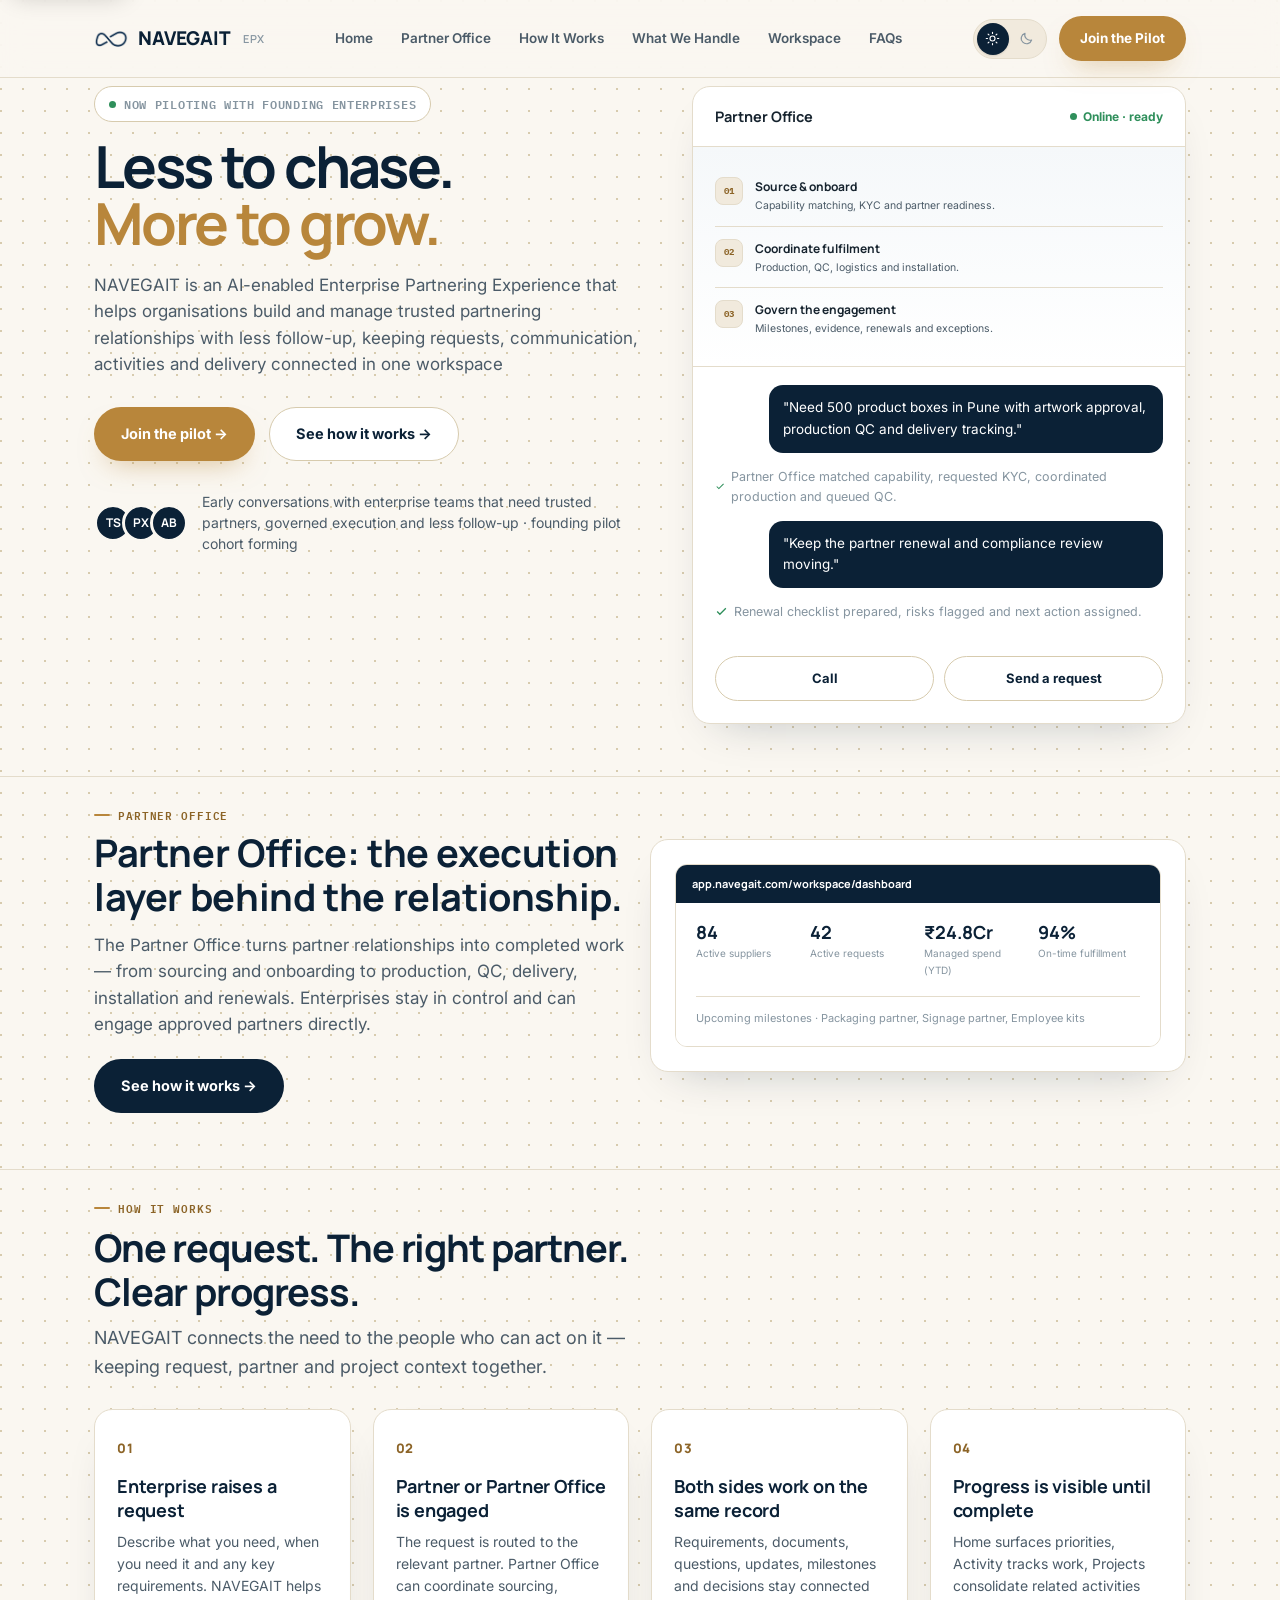
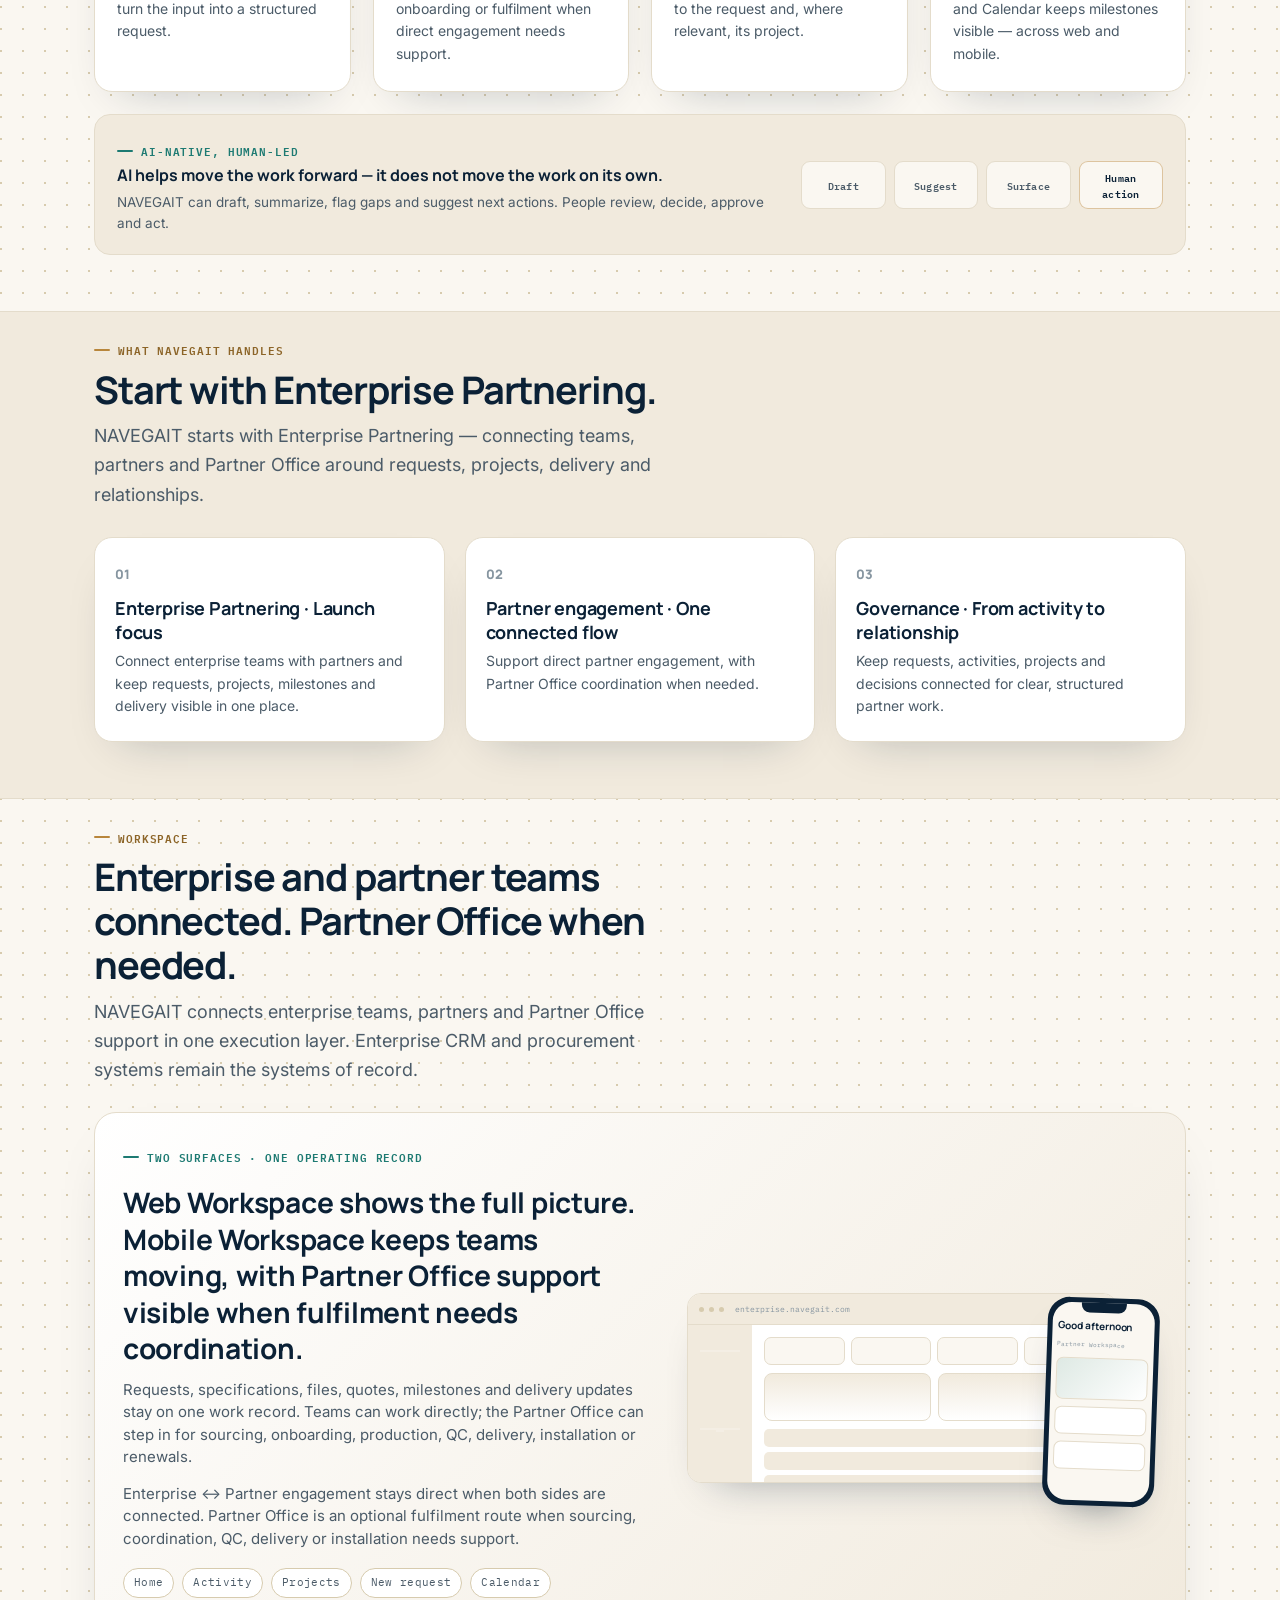
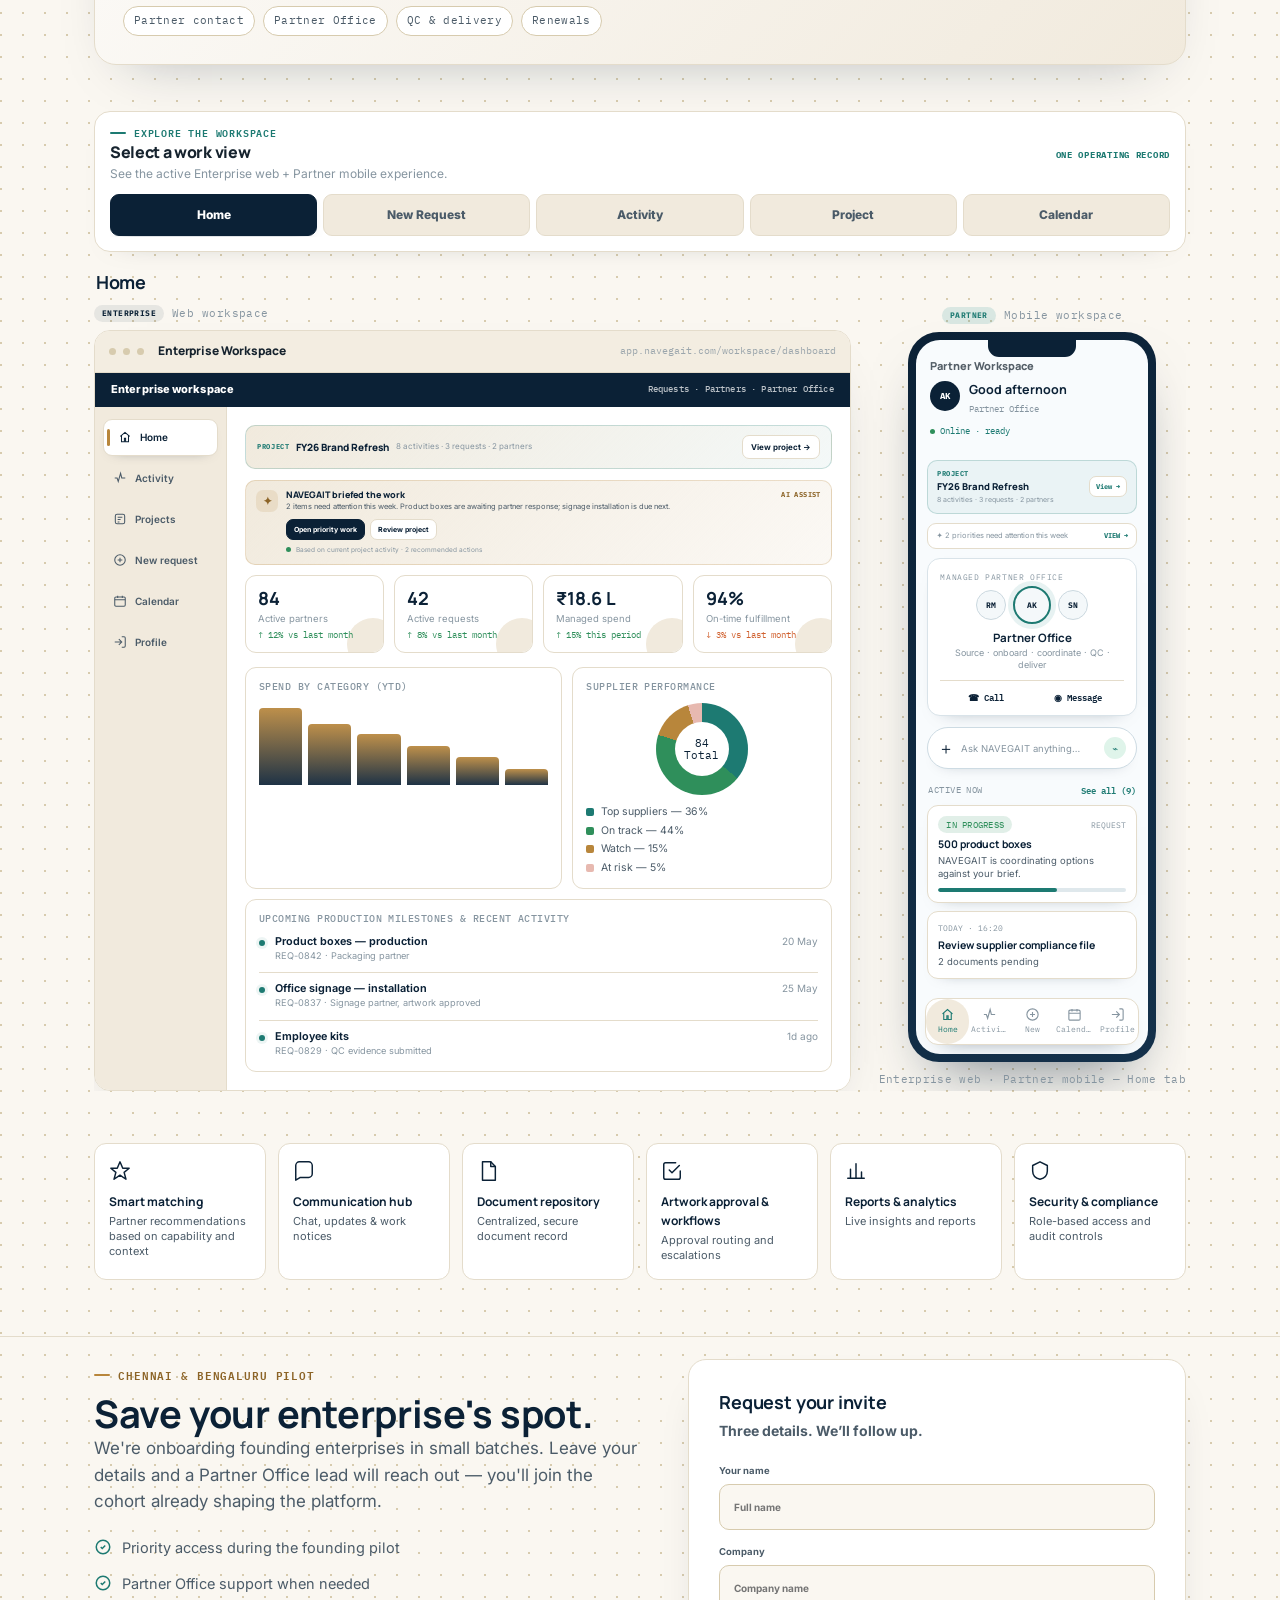
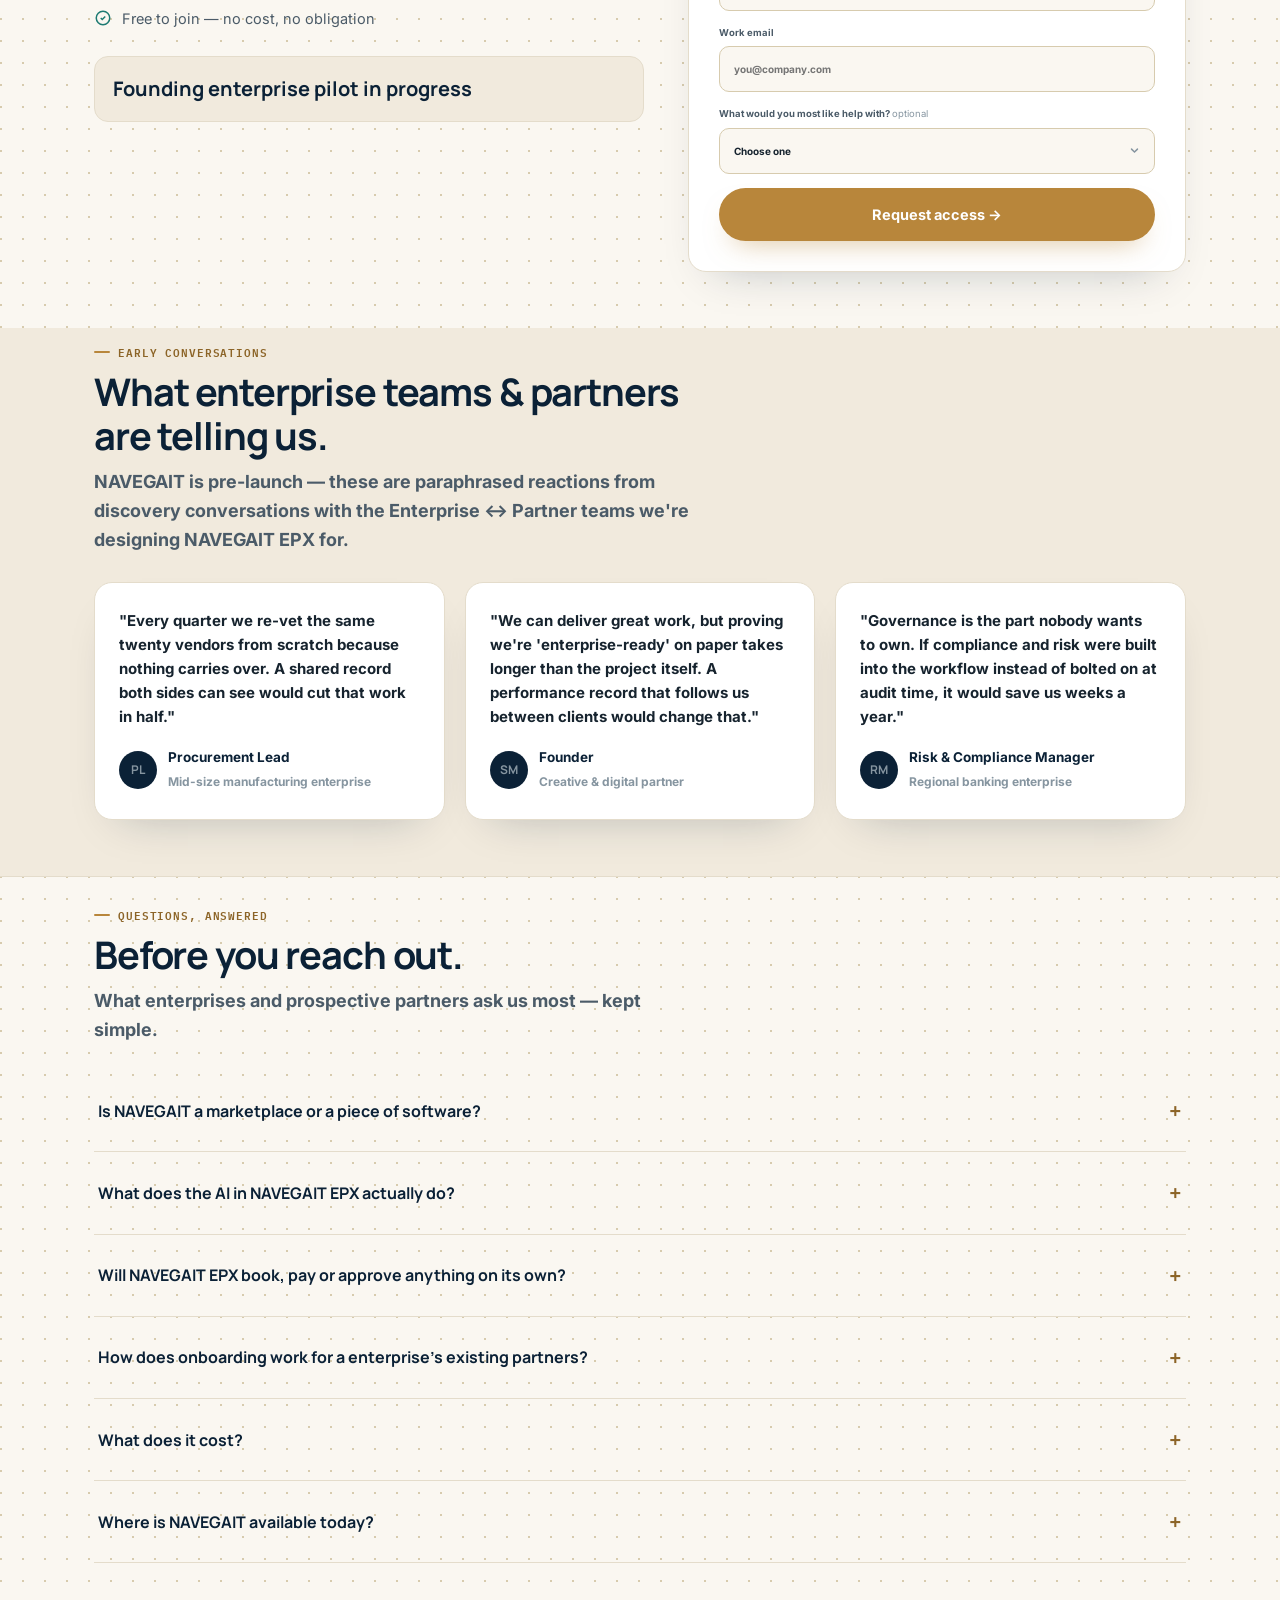
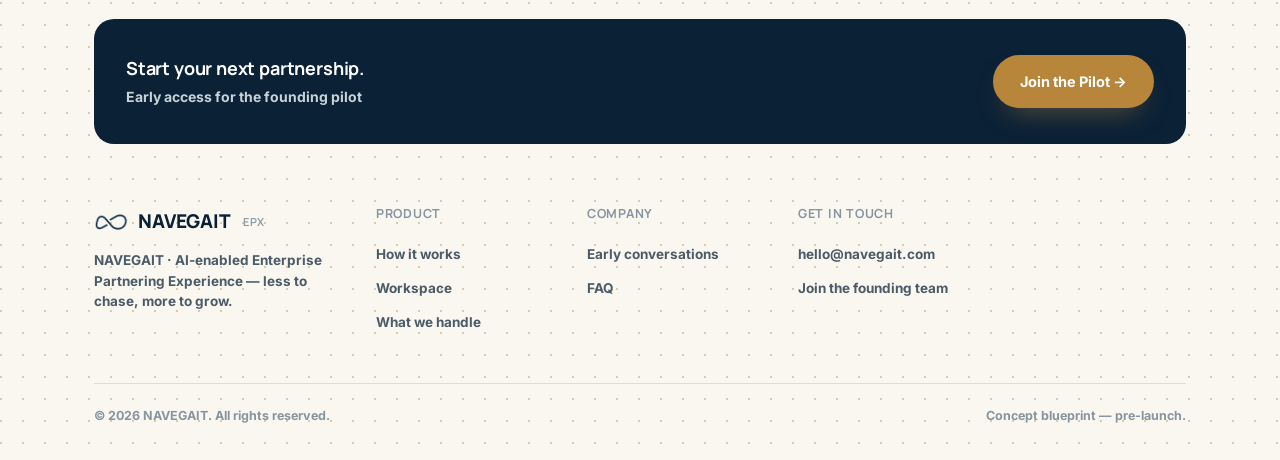
==== commit 45b7d5ae: "Update index.html" ====
--- a/index.html
+++ b/index.html
@@ -3104,6 +3104,20 @@
 footer{padding-top:0 !important;}
 </style>
 
+<style>
+/* FINAL COMPACT SECTION START REFINEMENT */
+/* Keep section starts visually close to the preceding content, while retaining comfortable bottom rhythm. */
+section{padding-top:22px !important;padding-bottom:56px !important;}
+section:first-of-type{padding-top:8px !important;}
+@media (max-width:760px){
+  section{padding-top:20px !important;padding-bottom:44px !important;}
+  section:first-of-type{padding-top:8px !important;}
+}
+@media (max-width:420px){
+  section{padding-top:18px !important;padding-bottom:38px !important;}
+  section:first-of-type{padding-top:6px !important;}
+}
+</style>
 </head>
 <body id="top">
 <a class="skip-link" href="#main-content">Skip to content</a>
@@ -3116,6 +3130,7 @@
       <img class="mark" src="[data-uri]" alt="NAVEGAIT logo"> NAVEGAIT <span class="tag">EPX</span>
     </a>
     <nav class="links" aria-label="Primary">
+      <a href="#top">Home</a>
       <a href="#engagements">Partner Office</a>
       <a href="#how-it-works">How It Works</a>
       <a href="#handles">What We Handle</a>
@@ -3203,9 +3218,6 @@
       <div class="eyebrow">Partner Office</div>
       <h2>Partner Office: the execution layer behind the relationship.</h2>
       <p class="lead" style="margin-top:14px">The Partner Office turns partner relationships into completed work — from sourcing and onboarding to production, QC, delivery, installation and renewals. Enterprises stay in control and can engage approved partners directly.</p>
-      <div class="capability-list">
-        <span>Partner discovery &amp; matching</span><span>Onboarding &amp; KYC</span><span>Quote &amp; specification coordination</span><span>Artwork &amp; approval management</span><span>Production &amp; fulfilment</span><span>QC &amp; delivery tracking</span><span>Installation coordination</span><span>Renewals &amp; performance follow-up</span>
-      </div>
       <a class="btn dark" href="#how-it-works" style="margin-top:22px">See how it works →</a>
     </div>
     <div class="reveal card office-shot">
@@ -3228,7 +3240,7 @@
 <!-- ============================================================ HOW IT WORKS -->
 <section id="how-it-works">
   <div class="wrap">
-    <div class="center-head reveal">
+    <div class="section-head reveal">
       <div class="eyebrow">How it works</div>
       <h2>One request. The right partner. Clear progress.</h2>
       <p class="lead">NAVEGAIT connects the need to the people who can act on it — keeping request, partner and project context together.</p>
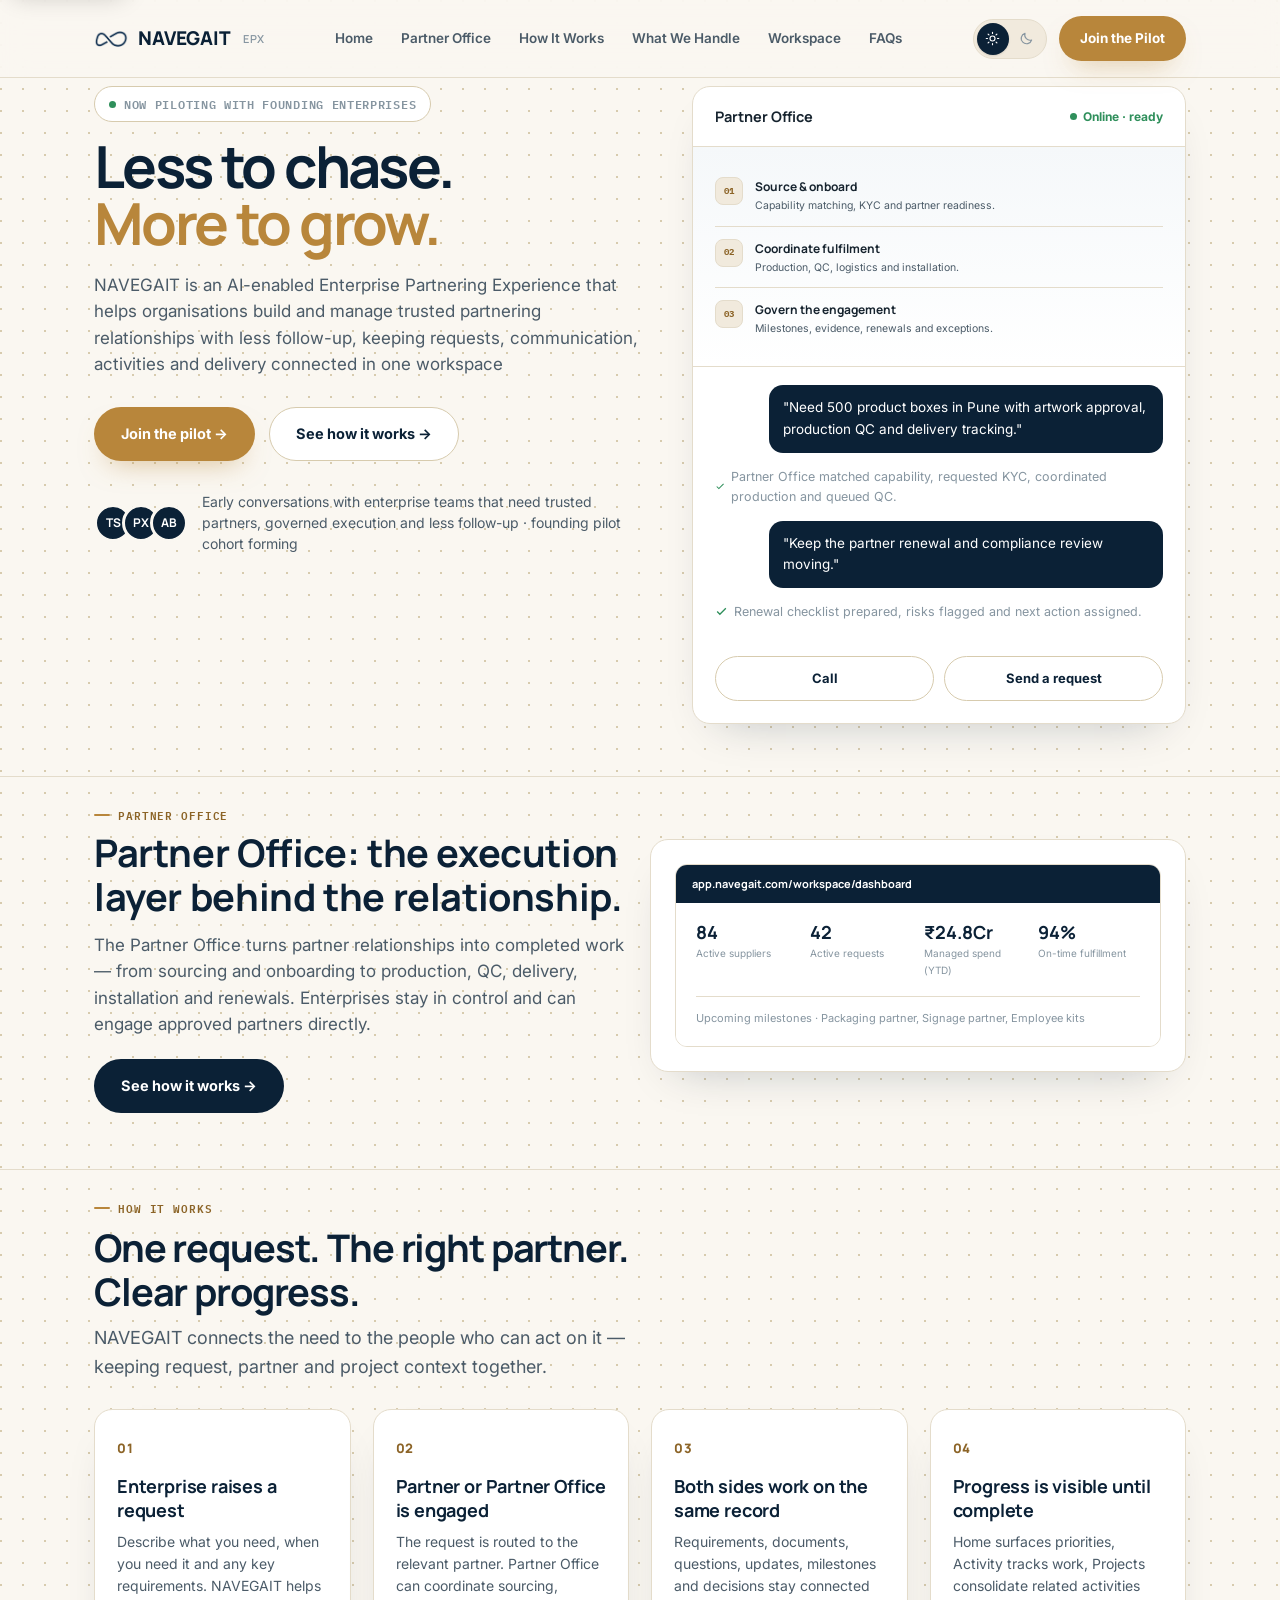
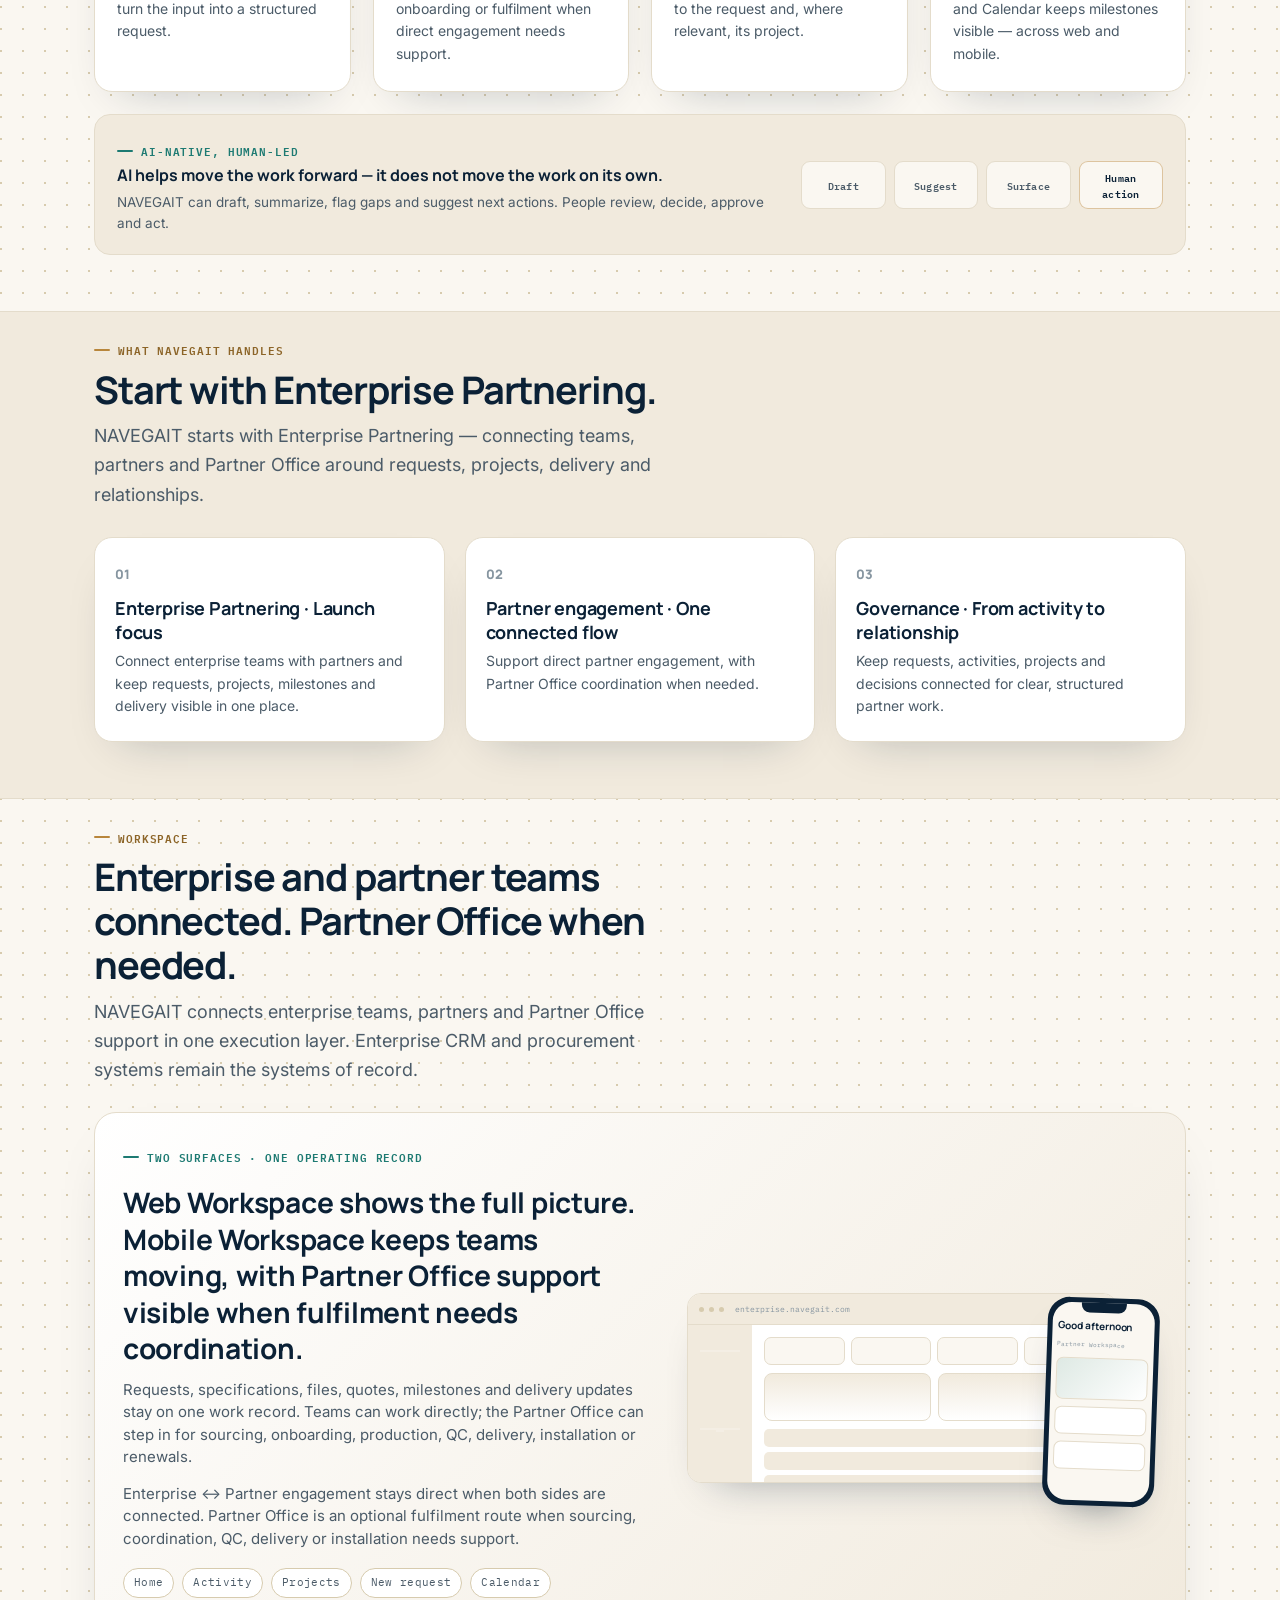
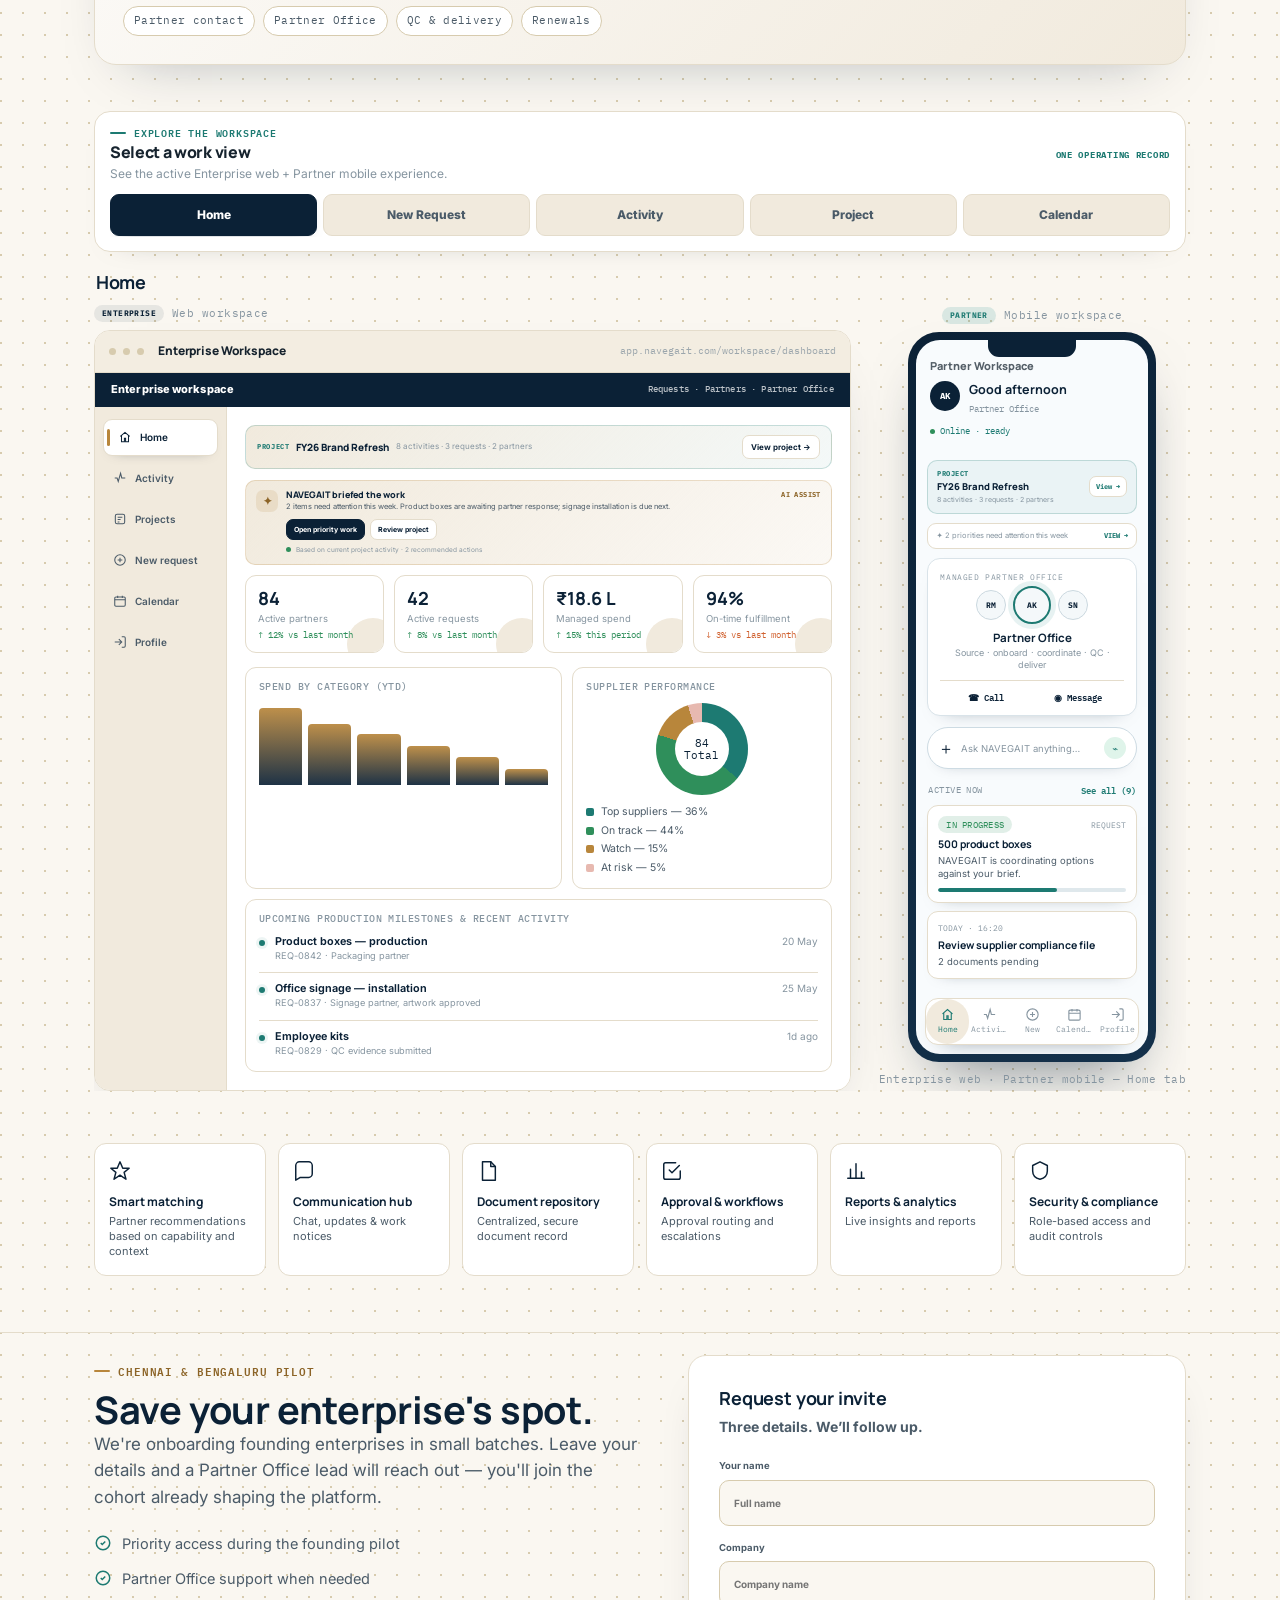
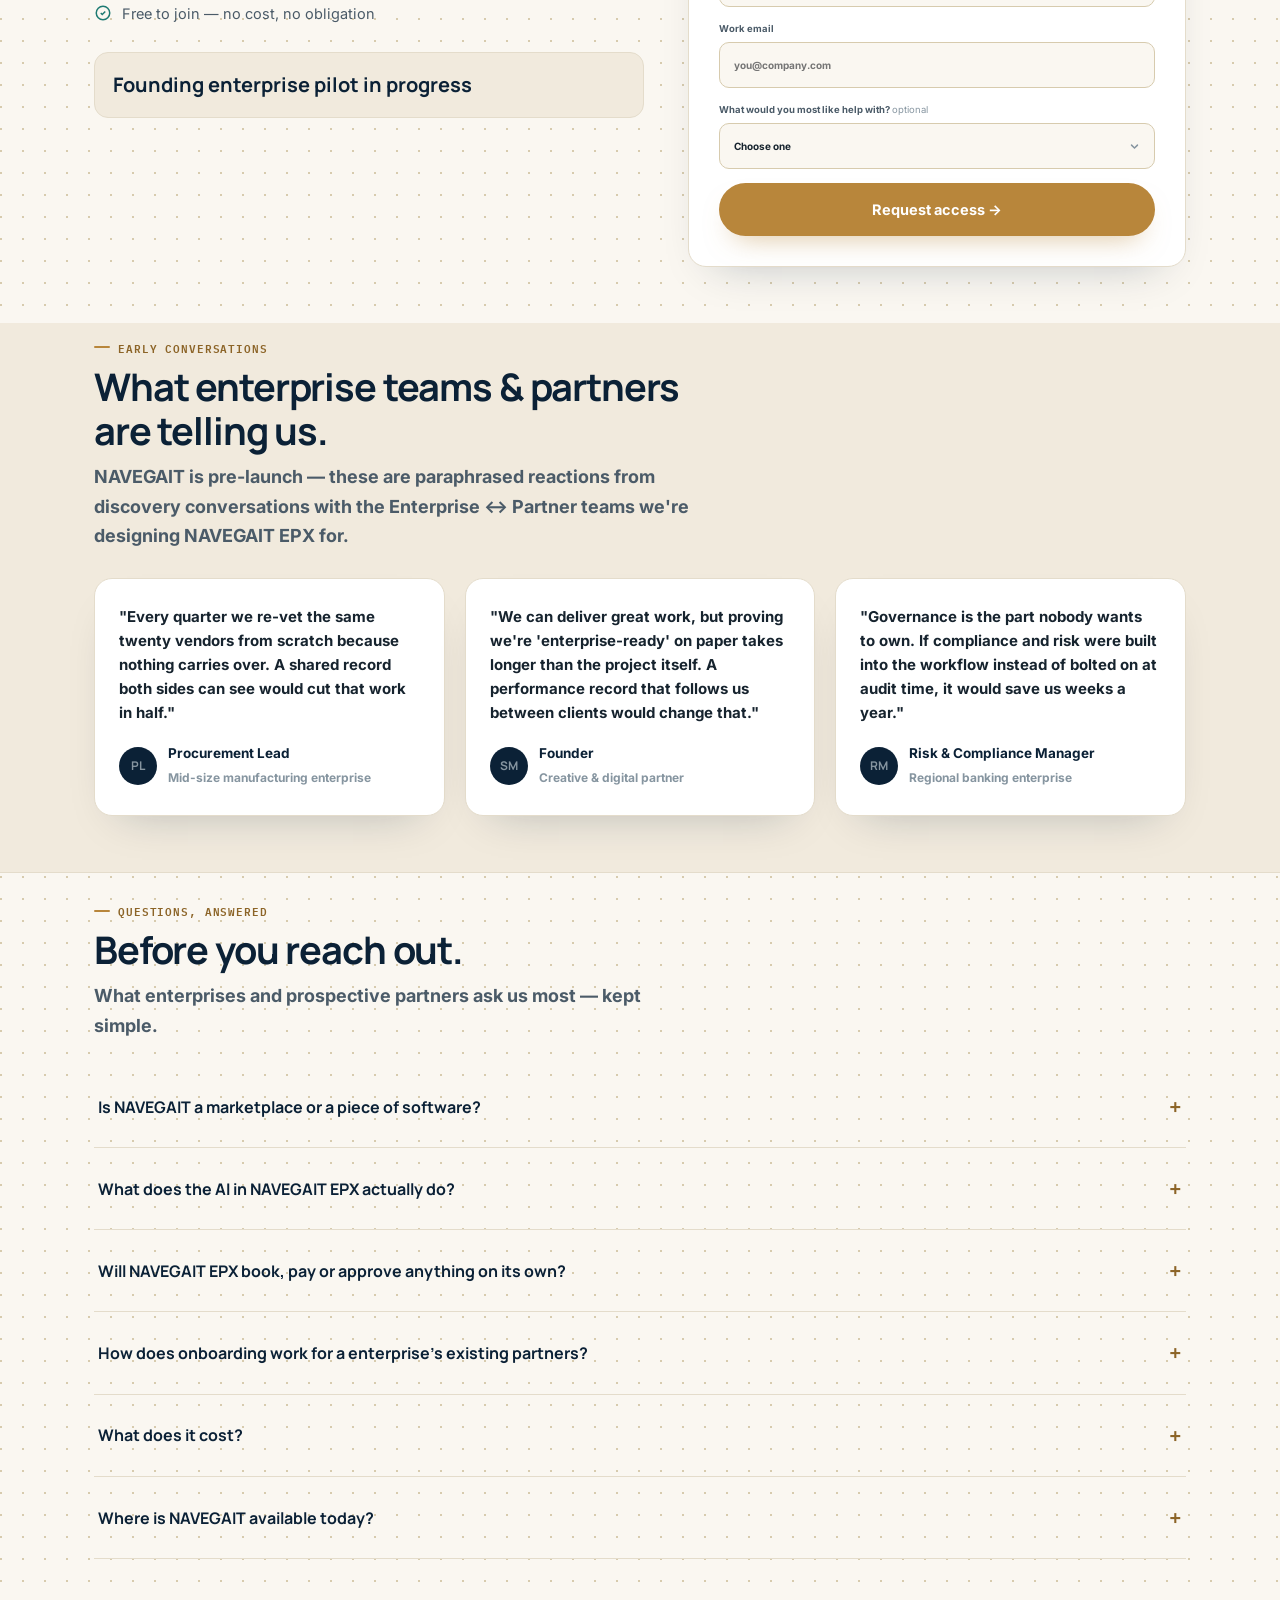
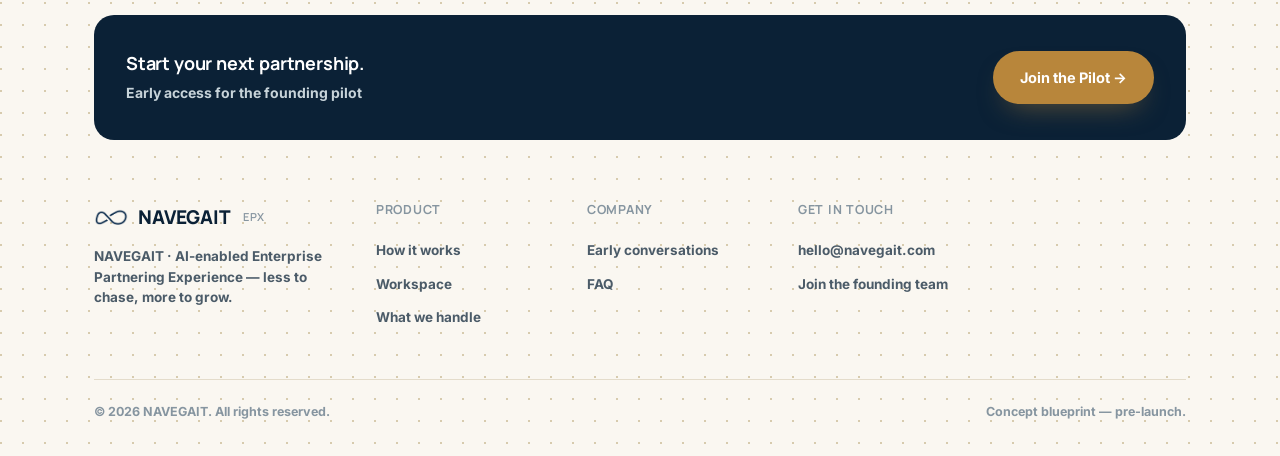
==== commit 70f7f67f: "Update index.html" ====
--- a/index.html
+++ b/index.html
@@ -3159,6 +3159,7 @@
   </div>
 </header>
 <nav class="mobile-nav" id="mobileNav" aria-label="Mobile navigation">
+  <a href="#top">Home</a>
   <a href="#engagements">Partner Office</a>
   <a href="#how-it-works">How It Works</a>
   <a href="#handles">What We Handle</a>
@@ -4013,7 +4014,7 @@
       <div class="feature-chip"><div class="ico"><svg viewBox="0 0 24 24"><path d="M12 2l3 7h7l-5.5 4.5L18.5 21 12 16.5 5.5 21l2-7.5L2 9h7z"/></svg></div><h5>Smart matching</h5><p>Partner recommendations based on capability and context</p></div>
       <div class="feature-chip"><div class="ico"><svg viewBox="0 0 24 24"><path d="M21 15a4 4 0 0 1-4 4H8l-5 3V6a4 4 0 0 1 4-4h10a4 4 0 0 1 4 4z"/></svg></div><h5>Communication hub</h5><p>Chat, updates &amp; work notices</p></div>
       <div class="feature-chip"><div class="ico"><svg viewBox="0 0 24 24"><path d="M6 2h9l5 5v15H6z"/><path d="M15 2v5h5"/></svg></div><h5>Document repository</h5><p>Centralized, secure document record</p></div>
-      <div class="feature-chip"><div class="ico"><svg viewBox="0 0 24 24"><path d="M9 11l3 3 8-8"/><path d="M21 12v7a2 2 0 0 1-2 2H5a2 2 0 0 1-2-2V5a2 2 0 0 1 2-2h11"/></svg></div><h5>Artwork approval &amp; workflows</h5><p>Approval routing and escalations</p></div>
+      <div class="feature-chip"><div class="ico"><svg viewBox="0 0 24 24"><path d="M9 11l3 3 8-8"/><path d="M21 12v7a2 2 0 0 1-2 2H5a2 2 0 0 1-2-2V5a2 2 0 0 1 2-2h11"/></svg></div><h5>Approval &amp; workflows</h5><p>Approval routing and escalations</p></div>
       <div class="feature-chip"><div class="ico"><svg viewBox="0 0 24 24"><path d="M3 20h18M6 20V10M12 20V4M18 20v-7"/></svg></div><h5>Reports &amp; analytics</h5><p>Live insights and reports</p></div>
       <div class="feature-chip"><div class="ico"><svg viewBox="0 0 24 24"><path d="M12 2l8 4v6c0 5-3.5 8-8 9-4.5-1-8-4-8-9V6z"/></svg></div><h5>Security &amp; compliance</h5><p>Role-based access and audit controls</p></div>
     </div>
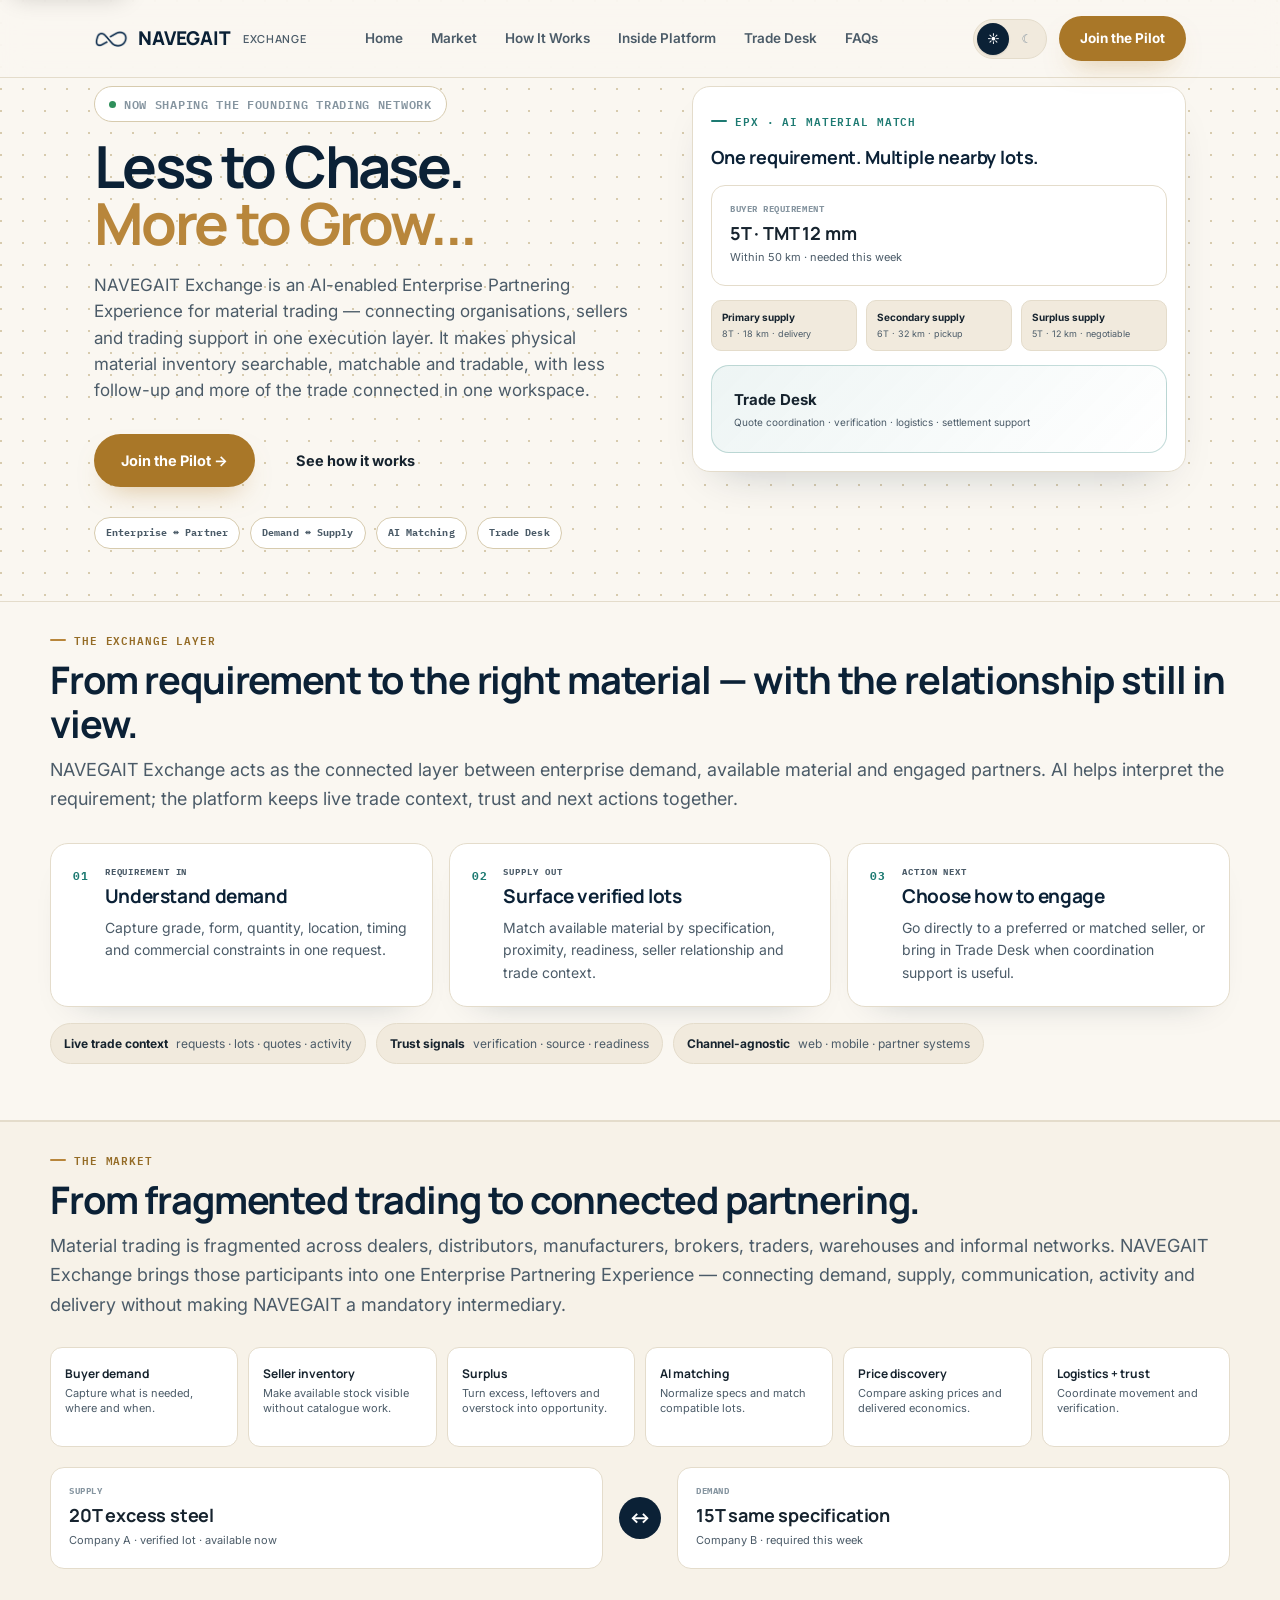
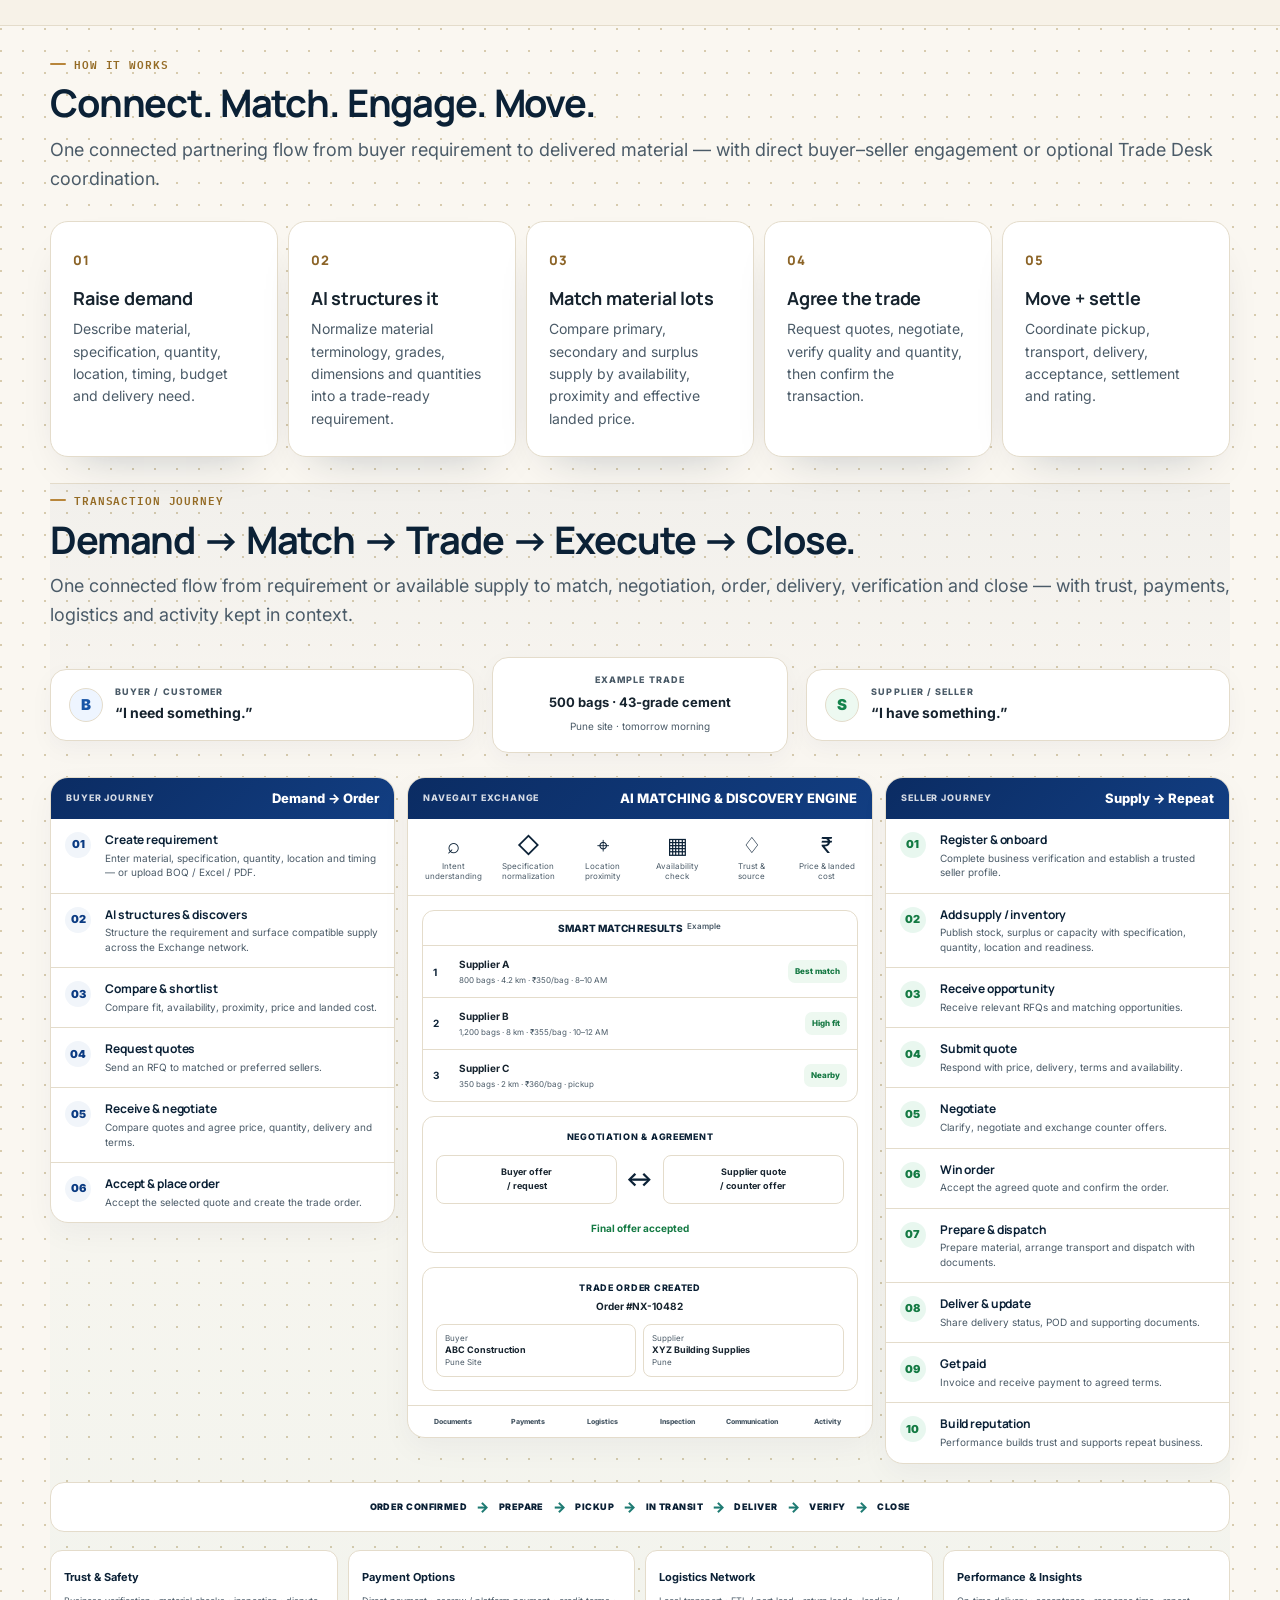
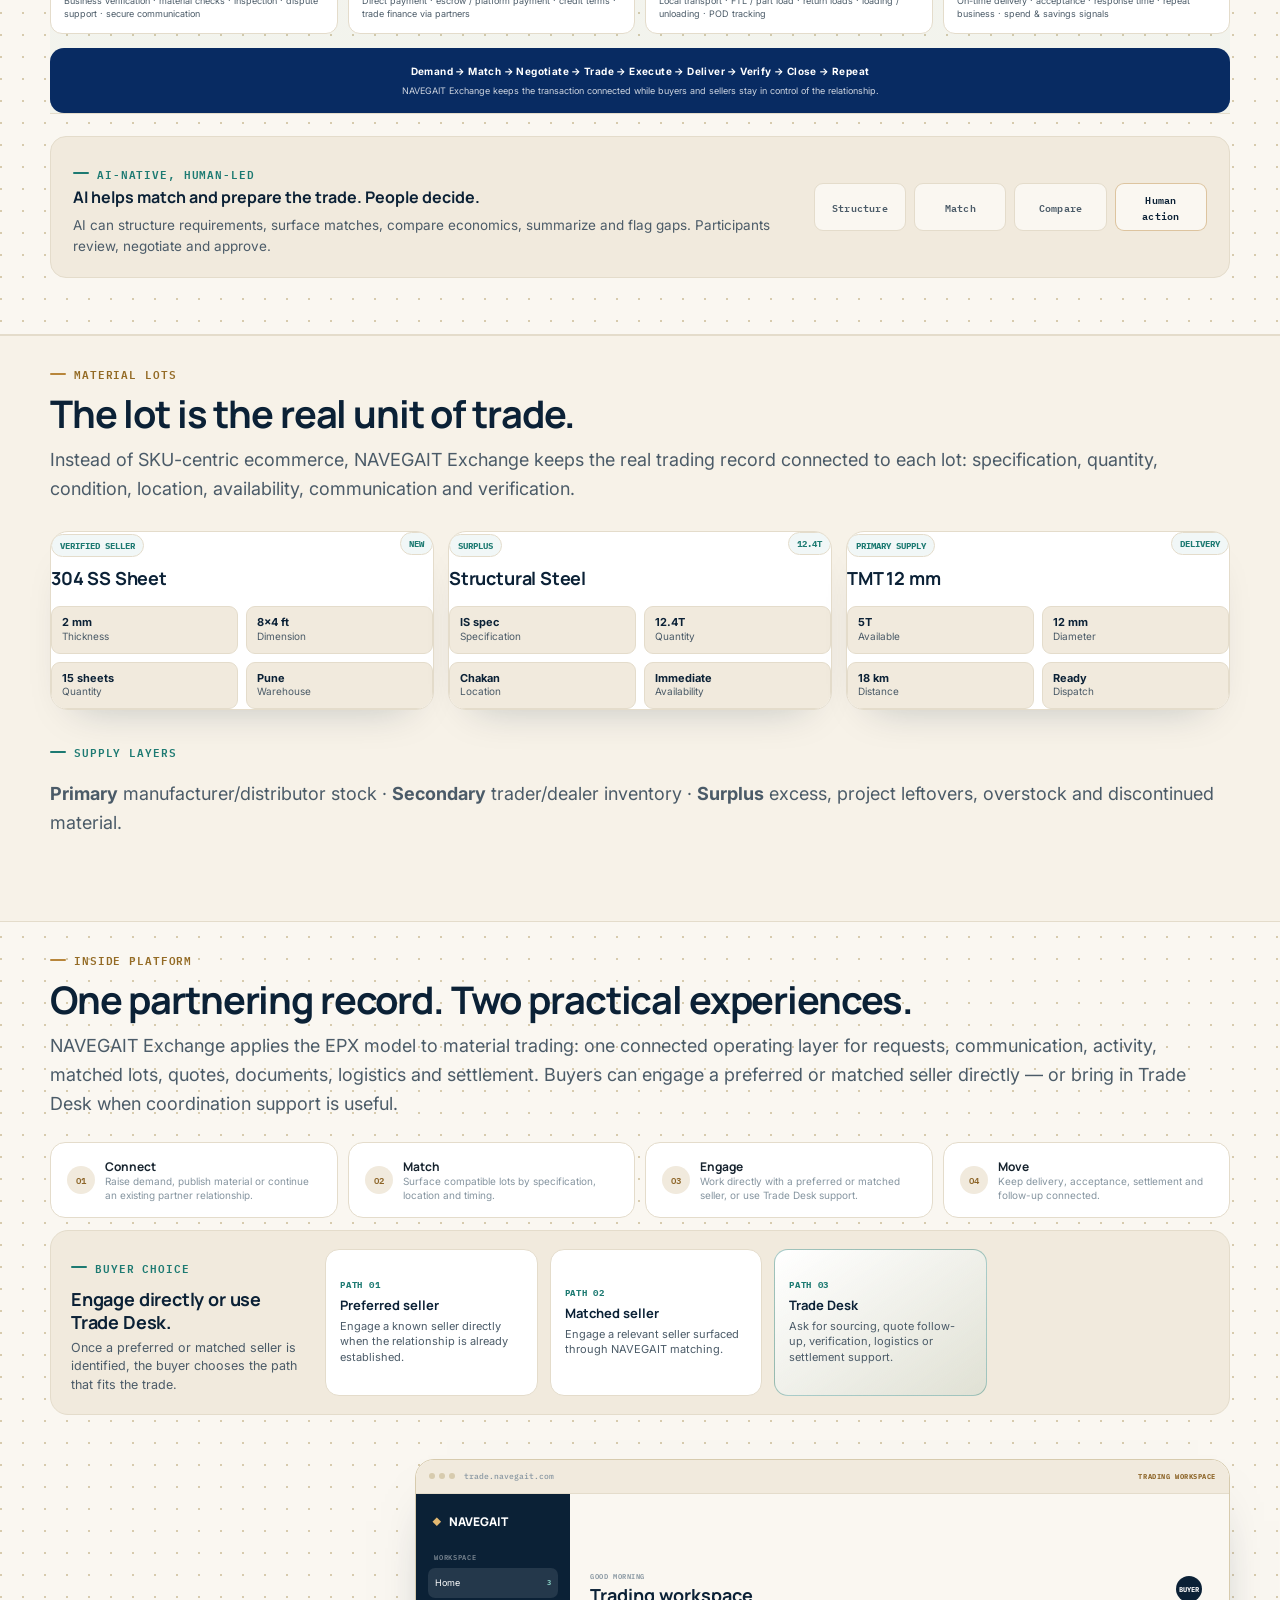
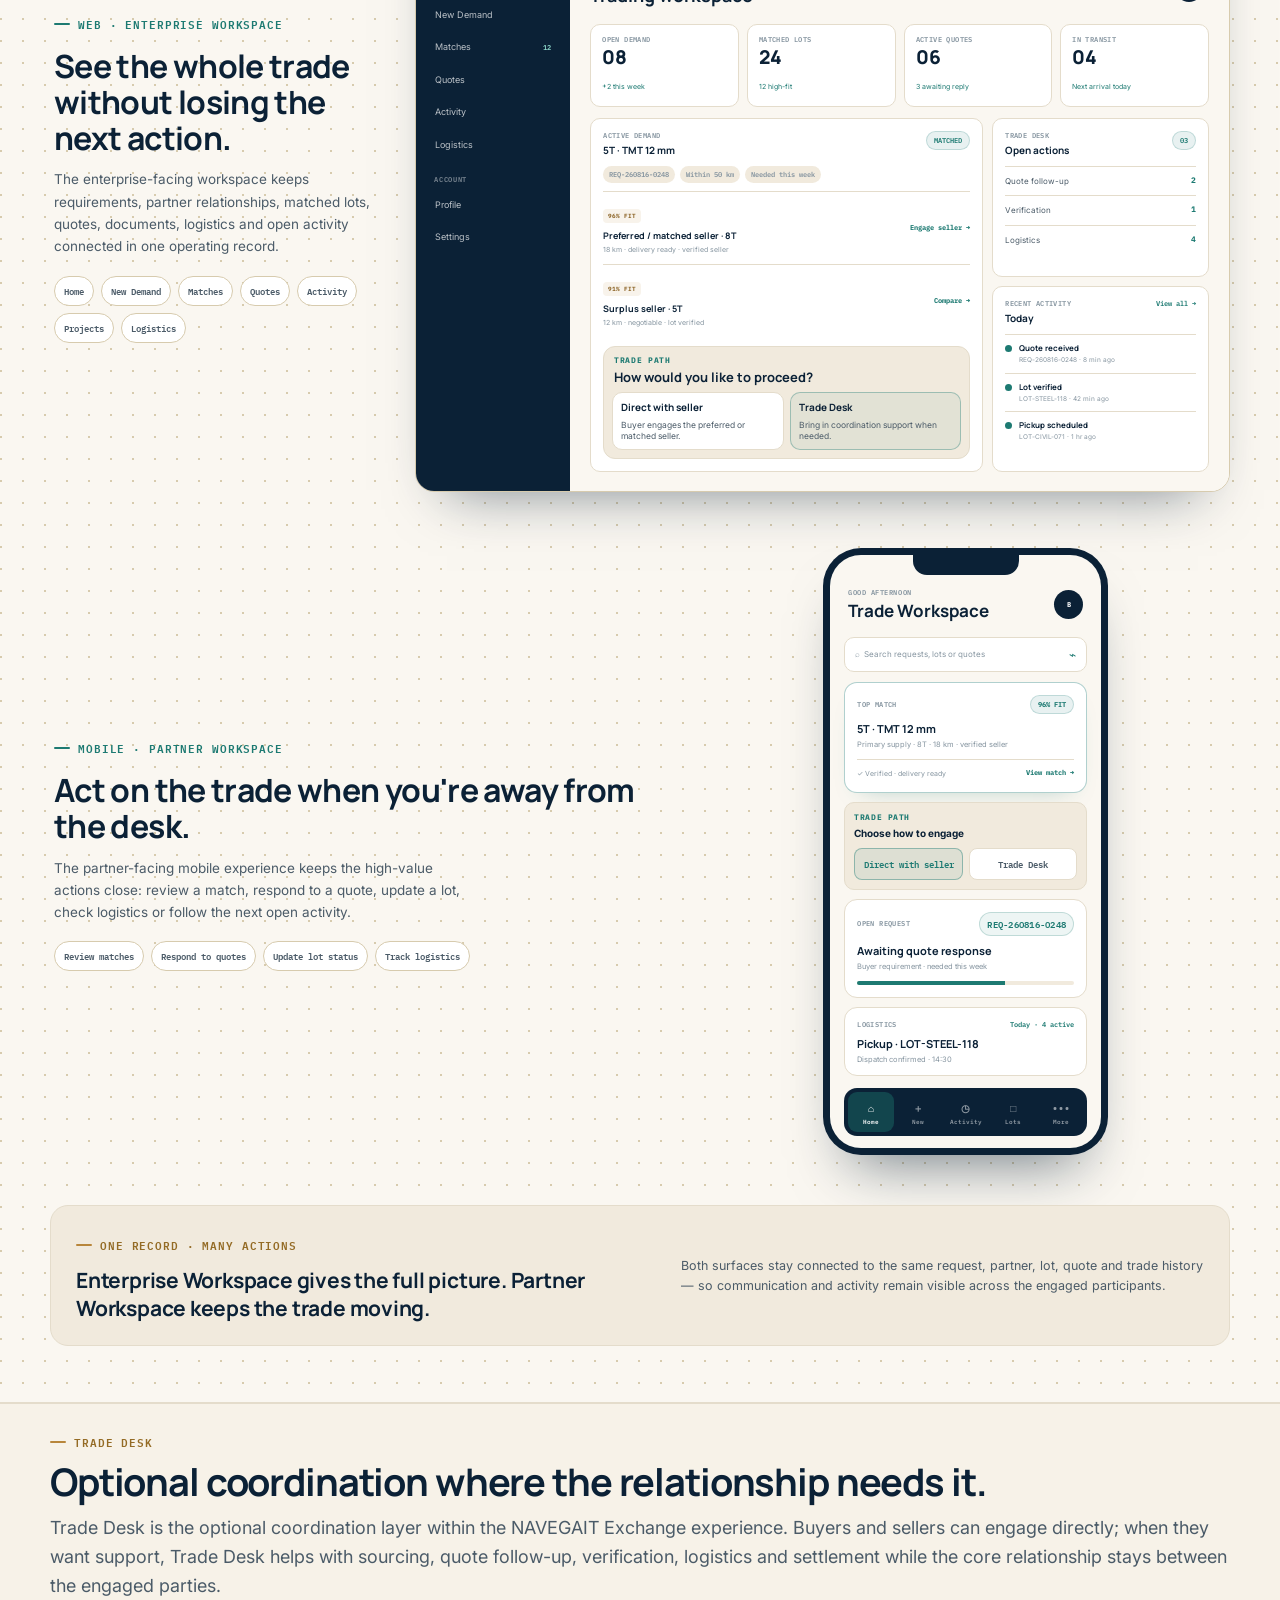
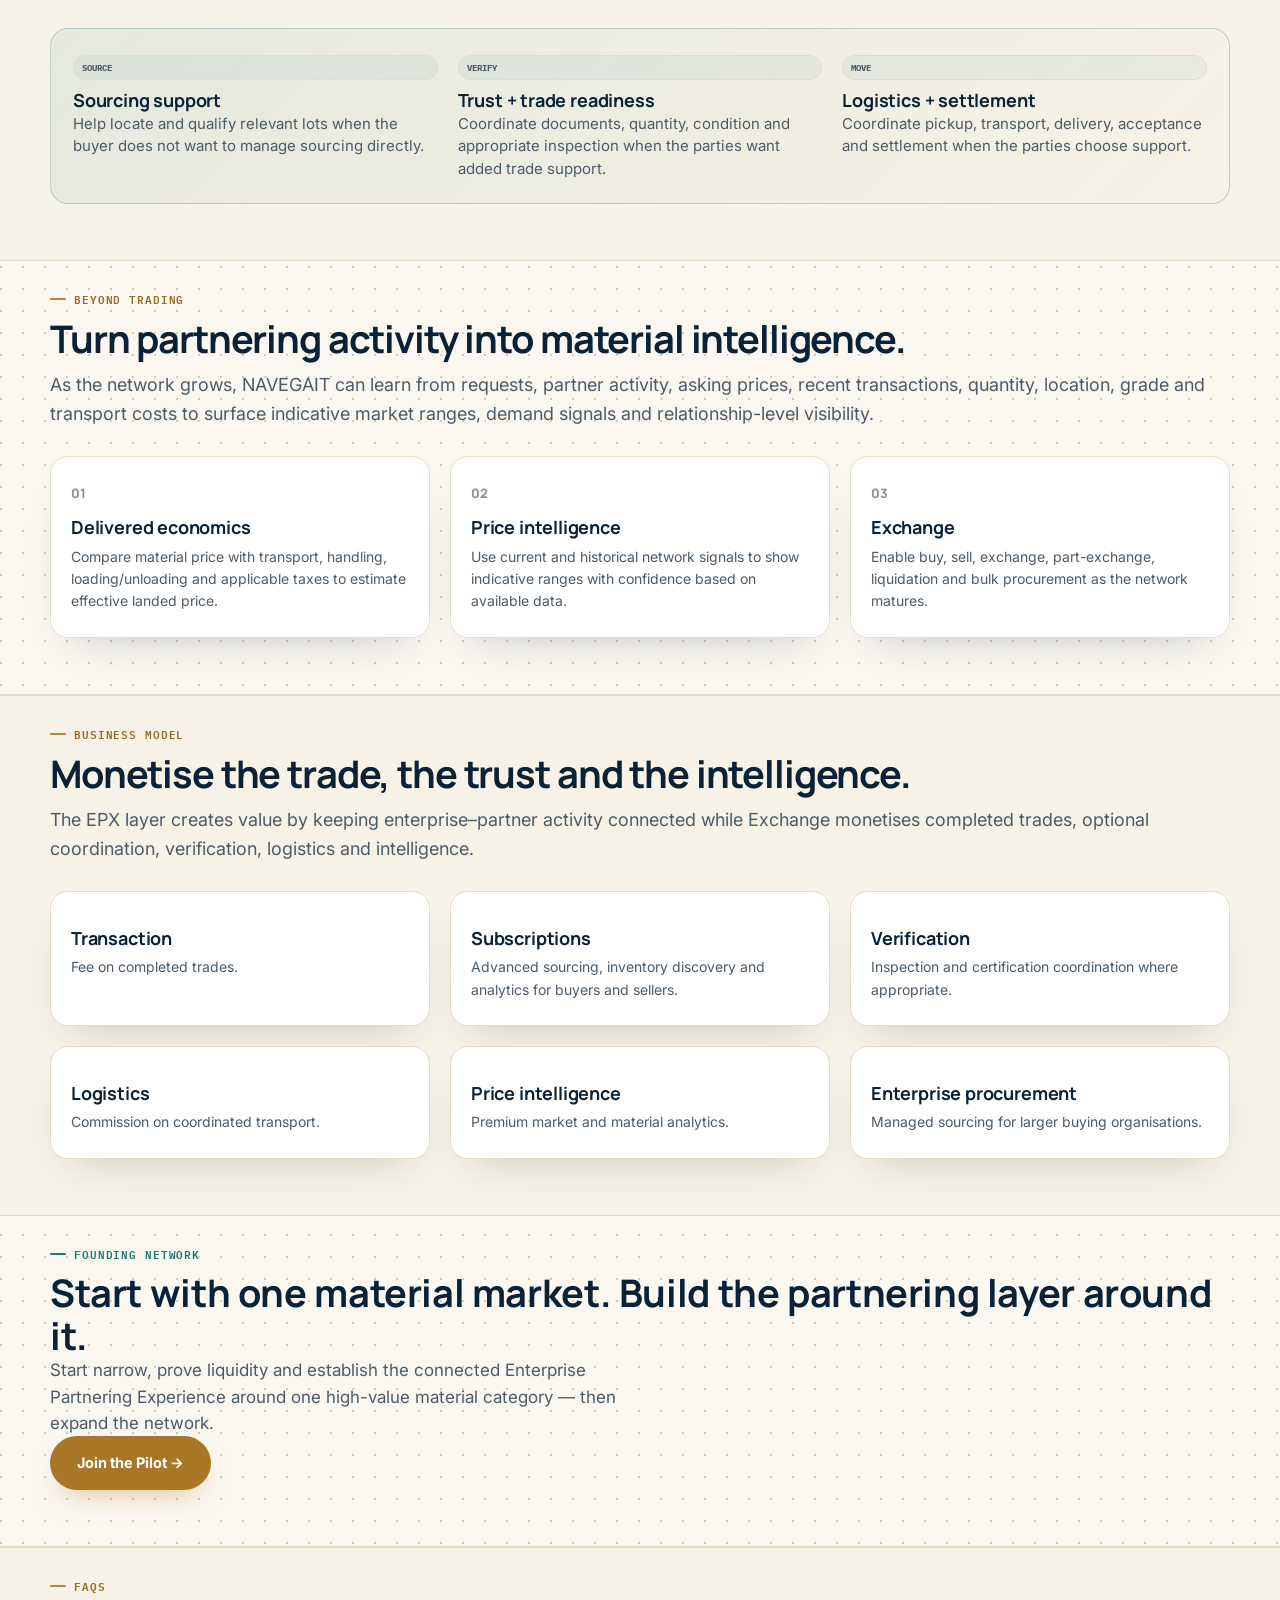
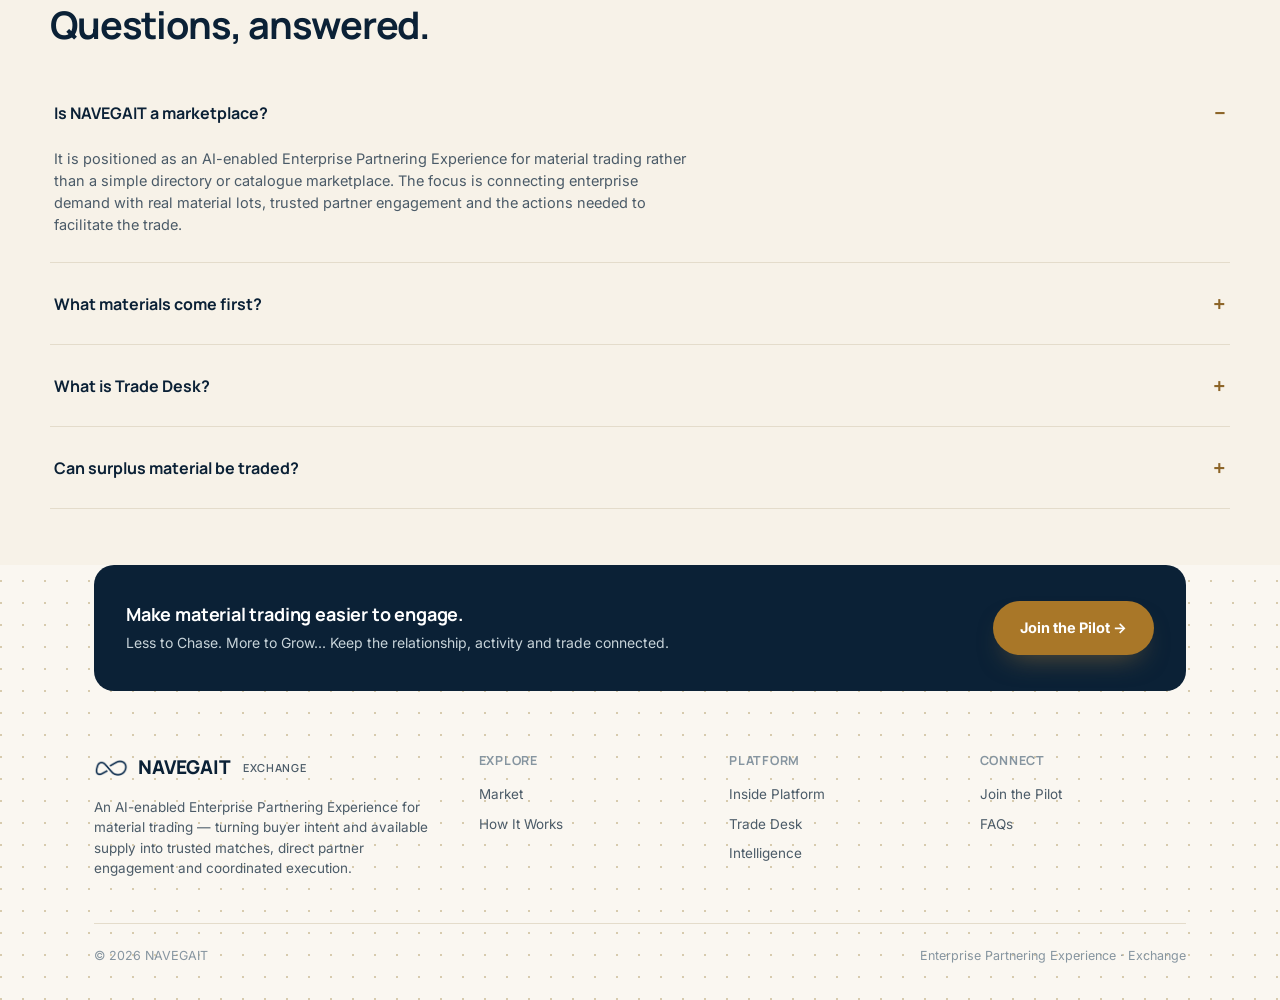
==== commit a015c3b4: "Update index.html" ====
--- a/index.html
+++ b/index.html
@@ -15,7 +15,7 @@
 <meta name="twitter:card" content="summary_large_image">
 <meta name="twitter:title" content="NAVEGAIT — AI-enabled Enterprise Partnering Experience">
 <meta name="twitter:description" content="Build and manage trusted relationships with one connected operating experience.">
-<title>NAVEGAIT · Enterprise Partnering Experience</title>
+<title>NAVEGAIT · Exchange — Enterprise Partnering Experience</title>
 <link rel="preconnect" href="https://fonts.googleapis.com">
 <link rel="preconnect" href="https://fonts.gstatic.com" crossorigin>
 <link href="https://fonts.googleapis.com/css2?family=Manrope:wght@500;600;700;800&family=Inter:wght@400;500;600;700&family=IBM+Plex+Mono:wght@500;600&display=swap" rel="stylesheet">
@@ -25,7 +25,7 @@
 <link rel="apple-touch-icon" sizes="180x180" href="[data-uri]">
 <style>
 /* ============================================================
-   NAVEGAIT — AI-enabled Enterprise Partnering Experience concept and operating model:
+   NAVEGAIT Exchange — an AI-enabled Enterprise Partnering Experience for material trading:
    warm paper/navy palette, light↔dark toggle, pod/pilot framing,
    day-in-the-life timeline, 4-step onboarding, waitlist CTA.
    ============================================================ */
@@ -155,14 +155,16 @@
 }
 body{overflow-x:hidden}
 
-.nav{height:78px;display:flex;align-items:center;justify-content:space-between;gap:20px}
-.brand{display:flex;align-items:center;gap:10px;font-family:var(--display);font-weight:800;font-size:19px;color:var(--navy)}
+.nav{height:78px;display:flex;align-items:center;gap:28px}
+.brand{display:flex;align-items:center;gap:10px;font-family:var(--display);font-weight:800;font-size:19px;color:var(--navy);flex:0 0 auto;white-space:nowrap}
+.nav > .links{margin-left:18px}
+.nav > .header-actions{margin-left:auto;flex:0 0 auto}
 [data-theme="dark"] .brand{color:#fff}
 .brand .mark{width:34px;height:34px;object-fit:contain}
 [data-theme="dark"] .brand .mark{filter:invert(1) brightness(1.5)}
 .brand .tag{font-weight:600;color:var(--ink-faint);font-size:11px;letter-spacing:.06em;margin-left:2px}
-.links{display:flex;gap:2px;align-items:center}
-.links a{font-size:13.5px;font-weight:600;color:var(--ink-soft);padding:9px 13px;border-radius:8px}
+.links{display:flex;gap:2px;align-items:center;min-width:0;flex:0 1 auto}
+.links a{font-size:13.5px;font-weight:600;color:var(--ink-soft);padding:9px 13px;border-radius:8px;white-space:nowrap}
 .links a:hover{color:var(--navy);background:var(--paper-dim)}
 [data-theme="dark"] .links a:hover{color:#fff}
 .header-actions{display:flex;align-items:center;gap:12px}
@@ -371,7 +373,7 @@
 .feature-chip p{font-size:11px;line-height:1.35}
 
 
-/* Request routing chooser — direct or Partner Office */
+/* Request routing chooser — direct or Trade Desk */
 .request-route-chooser{display:grid;grid-template-columns:1.1fr 1fr 1fr;gap:10px;margin-bottom:12px;padding:12px;border:1px solid var(--line);border-radius:12px;background:var(--paper-dim)}
 .request-route-chooser>div{display:flex;flex-direction:column;justify-content:center;gap:3px;padding:2px 4px}
 .request-route-chooser>div span{font:700 8px var(--mono);letter-spacing:.08em;color:var(--teal)}
@@ -607,9 +609,14 @@
 
 /* ============================================================ FOOTER */
 footer{padding:0 0 34px}
-.foot-grid{display:grid;grid-template-columns:1.4fr repeat(4,1fr);gap:34px;margin-bottom:44px}
+.foot-grid{display:grid;grid-template-columns:minmax(0,1.65fr) repeat(3,minmax(0,1fr));gap:44px;margin-bottom:44px;align-items:start}
 .foot-brand .brand{margin-bottom:12px}
-.foot-brand p{font-size:13.5px;max-width:260px}
+.foot-brand p{font-size:13.5px;max-width:420px}
+.foot-grid>div:not(.foot-brand){min-width:0}
+.foot-grid>div:not(.foot-brand) h4{font-family:var(--display);font-size:12.5px;line-height:1.25;letter-spacing:.06em;text-transform:uppercase;color:var(--ink-faint);margin:2px 0 12px}
+.foot-grid>div:not(.foot-brand) a{display:block;font-size:13.5px;line-height:1.45;color:var(--ink-soft);padding:5px 0;transition:color .15s ease,transform .15s ease}
+.foot-grid>div:not(.foot-brand) a:hover{color:var(--navy);transform:translateX(2px)}
+[data-theme="dark"] .foot-grid>div:not(.foot-brand) a:hover{color:#fff}
 .foot-col h5{font-family:var(--display);font-size:12.5px;letter-spacing:.06em;text-transform:uppercase;color:var(--ink-faint);margin-bottom:14px}
 .foot-col a{display:block;font-size:13.5px;color:var(--ink-soft);padding:6px 0}
 .foot-col a:hover{color:var(--navy)}
@@ -617,9 +624,9 @@
 .foot-bottom{display:flex;justify-content:space-between;flex-wrap:wrap;gap:10px;border-top:1px solid var(--line);padding-top:22px;font-size:12.5px;color:var(--ink-faint)}
 
 /* ============================================================ RESPONSIVE */
-@media (max-width:1020px){
-  .links{display:none}
-  .menu-btn{display:flex}
+@media (max-width:1180px){
+  .links{display:none!important}
+  .menu-btn{display:flex!important}
   .hero-grid{grid-template-columns:1fr;align-items:start}
   .grid-3,.grid-4{grid-template-columns:repeat(2,1fr)}
   .flow-steps{grid-template-columns:repeat(2,1fr)}
@@ -627,7 +634,7 @@
   .wstats{grid-template-columns:repeat(2,1fr)}
   .feature-strip{grid-template-columns:repeat(3,1fr)}
   .pilot-grid{grid-template-columns:1fr}
-  .foot-grid{grid-template-columns:1fr 1fr;row-gap:30px}
+  .foot-grid{grid-template-columns:1.4fr 1fr 1fr;gap:30px;row-gap:30px}
 }
 @media (max-width:640px){
   section{padding:64px 0}
@@ -635,7 +642,8 @@
   .flow-steps{grid-template-columns:1fr}
   .day-item{grid-template-columns:1fr;gap:6px}
   .day-item .status-pill{justify-self:flex-start}
-  .foot-grid{grid-template-columns:1fr}
+  .foot-grid{grid-template-columns:1fr;gap:24px}
+  .foot-grid>div:not(.foot-brand) h4{margin-top:0}
   .foot-cta{flex-direction:column;align-items:flex-start}
   .wstats{grid-template-columns:1fr 1fr}
   .feature-strip{grid-template-columns:repeat(2,1fr)}
@@ -935,7 +943,7 @@
 
 /* ============================================================
    ROUTING + THEME READABILITY
-   Make direct vs Partner Office paths explicit and keep all
+   Make direct vs Trade Desk paths explicit and keep all
    platform mock content readable in both light and dark themes.
    ============================================================ */
 .route-strip{
@@ -997,7 +1005,7 @@
 
 /* ============================================================
    FINAL READABILITY + MOCK SCREEN TYPE SCALE
-   Dark-mode-safe Partner Office content and one consistent
+   Dark-mode-safe Trade Desk content and one consistent
    typography hierarchy across Enterprise/Partner mock screens.
    ============================================================ */
 [data-theme="dark"] #team,
@@ -1195,6 +1203,8 @@
 @media (max-width:760px){
   :root{--pad:clamp(16px,5vw,24px)}
   .nav{gap:10px}
+  .nav > .links{margin-left:0}
+  .nav > .header-actions{margin-left:auto}
   .brand{font-size:17px;min-width:0}
   .brand .tag{display:inline-flex;align-items:center;white-space:nowrap;font-size:10px;letter-spacing:.05em;margin-left:1px}
   .header-actions{gap:7px}
@@ -1741,7 +1751,7 @@
 
 /* ============================================================
    NAVIGATION INFORMATION ARCHITECTURE
-   Partner Office / How It Works / What We Handle / Platform / FAQs.
+   Trade Desk / How It Works / What We Handle / Platform / FAQs.
    ============================================================ */
 .links a{white-space:nowrap;}
 @media (max-width:1100px) and (min-width:769px){
@@ -2169,6 +2179,25 @@
   .phone-mock .phone-card .pc-msg{font-size:10px!important}
 }
 
+
+/* UONEX-inspired Exchange discovery layer: intent → live supply → action */
+.discovery-layer{padding:78px 0 84px;background:var(--paper)}
+.discovery-grid{display:grid;grid-template-columns:repeat(3,1fr);gap:16px;margin-top:30px}
+.discovery-card{display:grid;grid-template-columns:auto 1fr;gap:16px;padding:22px;border:1px solid var(--line);border-radius:18px;background:var(--card);box-shadow:0 16px 36px -28px rgba(11,33,54,.35)}
+.discovery-index{font:700 11px var(--mono);color:var(--teal);letter-spacing:.08em;padding-top:3px}
+.discovery-card small{display:block;font:700 9px var(--mono);letter-spacing:.1em;color:var(--ink-soft);margin-bottom:7px}
+.discovery-card h3{margin:0 0 8px;font-size:19px;letter-spacing:-.02em}
+.discovery-card p{margin:0;color:var(--ink-soft);font-size:14px;line-height:1.6}
+.discovery-signals{display:flex;gap:10px;flex-wrap:wrap;margin-top:16px}
+.discovery-signals span{padding:10px 13px;border:1px solid var(--line);border-radius:999px;background:var(--paper-dim);font-size:12px;color:var(--ink-soft)}
+.discovery-signals b{color:var(--ink);margin-right:5px}
+[data-theme="dark"] .discovery-card{box-shadow:none;background:var(--card)}
+[data-theme="dark"] .discovery-card small{color:#a8bbc3}
+[data-theme="dark"] .discovery-card p,.dark .discovery-card p{color:#c2d0d5}
+[data-theme="dark"] .discovery-signals span{background:#13242d;color:#c2d0d5}
+[data-theme="dark"] .discovery-signals b{color:#f2f7f8}
+@media (max-width:900px){.discovery-grid{grid-template-columns:1fr}.discovery-layer{padding:56px 0 62px}}
+@media (max-width:560px){.discovery-card{padding:18px}.discovery-signals{display:grid;grid-template-columns:1fr}.discovery-signals span{border-radius:12px}}
 </style>
 
 <style id="final-typography-alignment">
@@ -2546,7 +2575,7 @@
   color:var(--teal);
 }
 
-/* Partner Office mobile card */
+/* Trade Desk mobile card */
 .mobile-pod-card{
   border-radius:13px;
   box-shadow:0 8px 18px -17px rgba(11,33,54,.65);
@@ -2808,6 +2837,18 @@
 
 @media(max-width:900px){
   .activity-summary{grid-template-columns:repeat(2,1fr)}
+}
+
+/* Desktop header: keep navigation visually separated from the NAVEGAIT brand. */
+@media (min-width:761px) and (max-width:1180px){
+  .nav{gap:18px}
+  .nav > .links{margin-left:22px}
+  .links{gap:0}
+  .links a{font-size:12px;padding-inline:8px}
+  .brand{font-size:18px}
+  .brand .tag{font-size:10px}
+  .header-actions{gap:8px}
+  .nav-pilot-cta{padding-inline:18px}
 }
 @media(max-width:700px){
   .activity-heading{align-items:flex-start}
@@ -3118,1298 +3159,993 @@
   section:first-of-type{padding-top:6px !important;}
 }
 </style>
-</head>
-<body id="top">
+
+<style>
+/* Material Trading pivot */
+.material-grid{display:grid;grid-template-columns:repeat(3,1fr);gap:14px}
+.lot-card{position:relative;overflow:hidden}.lot-card .lot-top{display:flex;justify-content:space-between;gap:10px;align-items:flex-start}.lot-card .lot-spec{display:grid;grid-template-columns:repeat(2,1fr);gap:8px;margin-top:16px}.lot-card .lot-spec div{padding:9px 10px;border:1px solid var(--line);border-radius:9px;background:var(--paper-dim)}
+.lot-card .lot-spec b{display:block;font-size:11px;line-height:1.25;color:var(--navy)}.lot-card .lot-spec span{display:block;font-size:10px;line-height:1.35;color:var(--ink-soft)}
+[data-theme="dark"] .lot-card .lot-spec b{color:#F7F3E9}
+[data-theme="dark"] .lot-card .lot-spec span{color:#C7D1D5}
+[data-theme="dark"] .lot-card .lot-spec div{background:#152C37;border-color:#34505B}
+[data-theme="dark"] .lot-card .lot-spec div b{font-weight:750;text-shadow:0 0 1px rgba(255,255,255,.12)}
+
+.badge{display:inline-flex;align-items:center;gap:6px;border:1px solid var(--line);border-radius:999px;padding:5px 8px;font:700 9px var(--mono);color:var(--teal);background:rgba(29,122,114,.06)}
+.trade-flow{display:grid;grid-template-columns:repeat(5,1fr);gap:10px;align-items:stretch}.trade-flow .flow-step{min-height:145px}
+.market-strip{display:grid;grid-template-columns:repeat(6,1fr);gap:10px;margin-top:20px}.market-strip .feature-chip{min-height:100px}
+.ai-match{display:grid;grid-template-columns:1fr auto 1fr;gap:16px;align-items:center}.match-card{padding:18px;border:1px solid var(--line);border-radius:14px;background:var(--card)}.match-card strong{font-size:17px;color:var(--navy)}.match-arrow{width:42px;height:42px;border-radius:50%;display:grid;place-items:center;background:var(--navy);color:#fff;font-weight:800}
+.route-mini{display:grid;grid-template-columns:repeat(3,1fr);gap:9px;margin-top:14px}.route-mini div{padding:10px;border:1px solid var(--line);border-radius:10px;background:var(--paper-dim)}.route-mini b{display:block;font-size:10px;color:var(--navy)}.route-mini span{font-size:9px;color:var(--ink-soft)}
+.trade-desk{border:1px solid rgba(29,122,114,.25);background:linear-gradient(135deg,rgba(29,122,114,.08),transparent);border-radius:18px;padding:22px}
+@media(max-width:900px){.market-strip{grid-template-columns:repeat(3,1fr)}.material-grid{grid-template-columns:1fr 1fr}.trade-flow{grid-template-columns:1fr 1fr}.ai-match{grid-template-columns:1fr}.match-arrow{margin:auto;transform:rotate(90deg)}}
+@media(max-width:620px){.market-strip,.material-grid,.route-mini{grid-template-columns:1fr}.trade-flow{grid-template-columns:1fr}.hero h1{font-size:clamp(42px,13vw,64px)}}
+
+/* ============================================================
+   INSIDE PLATFORM — full web + focused mobile mock screens
+   ============================================================ */
+.inside-platform{padding-top:78px}
+.platform-principles{
+  display:grid;grid-template-columns:repeat(4,1fr);gap:10px;
+  margin:-4px 0 34px;
+}
+.platform-principles>div{
+  padding:15px 16px;border:1px solid var(--line);border-radius:15px;
+  background:var(--card);display:grid;grid-template-columns:auto 1fr;
+  column-gap:10px;align-items:center;
+}
+.principle-num{
+  grid-row:1/3;width:28px;height:28px;border-radius:50%;
+  display:grid;place-items:center;background:var(--paper-dim);
+  color:var(--gold-ink);font:600 9px var(--mono);
+}
+[data-theme="dark"] .principle-num{color:#E3B871}
+.platform-principles b{font:700 12px var(--display);color:var(--navy)}
+[data-theme="dark"] .platform-principles b{color:#fff}
+.platform-principles small{font-size:10px;color:var(--ink-faint);line-height:1.35}
+
+.platform-showcase{
+  display:grid;grid-template-columns:minmax(220px,.72fr) minmax(0,1.75fr);
+  gap:30px;align-items:center;margin-top:20px;
+}
+.showcase-copy{padding:4px 0 4px 4px}
+.showcase-copy h3{
+  font:700 clamp(23px,2.5vw,32px)/1.12 var(--display);
+  color:var(--navy);margin:8px 0 12px;letter-spacing:-.02em;
+}
+[data-theme="dark"] .showcase-copy h3{color:#fff}
+.showcase-copy p{font-size:13.5px;line-height:1.65;max-width:410px}
+.workspace-pills,.mobile-action-list{display:flex;flex-wrap:wrap;gap:7px;margin-top:18px}
+.workspace-pills span,.mobile-action-list span{
+  border:1px solid var(--line-strong);border-radius:999px;padding:6px 9px;
+  background:var(--card);font:600 9px var(--mono);color:var(--ink-soft)
+}
+
+.web-device{
+  min-width:0;border:1px solid var(--line-strong);border-radius:19px;overflow:hidden;
+  background:var(--card);box-shadow:0 30px 54px -32px rgba(11,33,54,.55);
+}
+.browser-top{
+  height:34px;padding:0 13px;display:flex;align-items:center;gap:9px;
+  background:var(--paper-dim);border-bottom:1px solid var(--line);
+  color:var(--ink-faint);font:500 8px var(--mono)
+}
+.browser-top b{margin-left:auto;font-size:7px;letter-spacing:.08em;color:var(--gold-ink)}
+.browser-dots{display:flex;gap:4px}.browser-dots i{width:6px;height:6px;border-radius:50%;background:var(--line-strong)}
+.web-app{display:grid;grid-template-columns:154px 1fr;min-height:370px}
+.web-sidebar{background:var(--navy);padding:17px 12px;color:#fff}
+.web-brand{font:800 12px var(--display);display:flex;gap:7px;align-items:center;margin:2px 4px 23px}
+.web-brand span{font-size:9px;color:#E3B871}
+.web-nav-label{font:600 7px var(--mono);letter-spacing:.1em;color:rgba(255,255,255,.45);margin:15px 6px 6px}
+.web-sidebar a{
+  display:flex;align-items:center;justify-content:space-between;padding:8px 7px;
+  border-radius:7px;color:rgba(255,255,255,.72);font-size:9px;margin-bottom:2px
+}
+.web-sidebar a.active{background:rgba(255,255,255,.1);color:#fff}
+.web-sidebar em{font:600 7px var(--mono);font-style:normal;color:#8dd7ca}
+.web-main{padding:19px 20px;background:var(--paper)}
+[data-theme="dark"] .web-main{background:var(--paper)}
+.web-topbar{display:flex;justify-content:space-between;align-items:center;margin-bottom:17px}
+.web-topbar small{display:block;font:600 7px var(--mono);letter-spacing:.08em;color:var(--ink-faint)}
+.web-topbar strong{display:block;font:700 18px var(--display);color:var(--navy);margin-top:2px}
+[data-theme="dark"] .web-topbar strong{color:#fff}
+.web-user{display:flex;align-items:center;gap:7px;font-size:9px}
+.web-user span{width:26px;height:26px;border-radius:50%;display:grid;place-items:center;background:var(--navy);color:#fff;font:700 7px var(--mono)}
+.web-user b{font-weight:700;color:var(--ink-soft)}
+.web-kpis{display:grid;grid-template-columns:repeat(4,1fr);gap:8px;margin-bottom:11px}
+.web-kpis>div,.web-panel{
+  border:1px solid var(--line);border-radius:10px;background:var(--card)
+}
+.web-kpis>div{padding:10px 11px}
+.web-kpis small{display:block;font:600 6.5px var(--mono);color:var(--ink-faint);letter-spacing:.06em}
+.web-kpis b{display:block;font:800 19px var(--display);color:var(--navy);line-height:1.15;margin:3px 0}
+[data-theme="dark"] .web-kpis b{color:#fff}
+.web-kpis span{font-size:7px;color:var(--teal)}
+.web-grid{display:grid;grid-template-columns:1.45fr .8fr;gap:9px}
+.web-panel{padding:12px;min-width:0}
+.web-panel.wide{grid-row:span 2}
+.panel-head{display:flex;justify-content:space-between;align-items:start;gap:8px;margin-bottom:9px}
+.panel-head small{display:block;font:600 6.5px var(--mono);color:var(--ink-faint);letter-spacing:.06em}
+.panel-head b{display:block;font:700 10px var(--display);color:var(--navy);margin-top:3px}
+[data-theme="dark"] .panel-head b{color:#fff}
+.panel-head>span:last-child{font:600 7px var(--mono);color:var(--teal)}
+.status-chip,.count-chip{
+  display:inline-flex;align-items:center;justify-content:center;border-radius:999px;
+  padding:4px 7px;background:rgba(29,122,114,.1);color:var(--teal);
+  border:1px solid rgba(29,122,114,.2);font:700 6.5px var(--mono);white-space:nowrap
+}
+.count-chip{min-width:22px}
+.demand-meta{display:flex;gap:5px;flex-wrap:wrap;margin-bottom:8px}
+.demand-meta span{font:600 6.5px var(--mono);padding:4px 6px;border-radius:999px;background:var(--paper-dim);color:var(--ink-faint)}
+.match-row{display:flex;align-items:center;justify-content:space-between;gap:8px;padding:9px 0;border-top:1px solid var(--line)}
+.match-row>div{min-width:0}.match-row b{display:block;font:700 9px var(--display);color:var(--navy);margin-top:4px}
+[data-theme="dark"] .match-row b{color:#fff}
+.match-row small{display:block;font-size:7px;color:var(--ink-faint);margin-top:2px}
+.match-row>strong{font:700 7px var(--mono);color:var(--teal);white-space:nowrap}
+.fit{display:inline-flex;padding:3px 5px;border-radius:4px;background:rgba(184,134,59,.1);color:var(--gold-ink);font:700 6px var(--mono)}
+[data-theme="dark"] .fit{color:#E3B871}
+.desk-list{list-style:none}.desk-list li{display:flex;justify-content:space-between;padding:8px 0;border-top:1px solid var(--line);font-size:8px;color:var(--ink-soft)}
+.desk-list b{font:700 8px var(--mono);color:var(--teal)}
+.activity-mini{display:flex;gap:7px;padding:7px 0;border-top:1px solid var(--line)}
+.activity-mini i{width:7px;height:7px;margin-top:3px;border-radius:50%;background:var(--teal);flex:0 0 auto}
+.activity-mini b{display:block;font:700 8px var(--display);color:var(--navy)}
+[data-theme="dark"] .activity-mini b{color:#fff}
+.activity-mini small{display:block;font-size:6.5px;color:var(--ink-faint);margin-top:2px}
+
+.mobile-showcase{grid-template-columns:minmax(0,1fr) minmax(260px,.85fr);margin-top:56px}
+.phone-stage{display:flex;justify-content:center;align-items:center;min-height:480px}
+.phone-device{
+  width:285px;padding:7px;border-radius:38px;background:#0b2136;
+  box-shadow:0 34px 58px -28px rgba(11,33,54,.58)
+}
+.phone-screen{position:relative;overflow:hidden;min-height:540px;border-radius:31px;background:var(--paper);padding:24px 14px 12px}
+.phone-island{position:absolute;top:0;left:50%;transform:translateX(-50%);width:106px;height:20px;border-radius:0 0 14px 14px;background:#0b2136}
+.mobile-head{display:flex;justify-content:space-between;align-items:center;margin:9px 4px 15px}
+.mobile-head small{display:block;font:600 6.5px var(--mono);letter-spacing:.08em;color:var(--ink-faint)}
+.mobile-head b{display:block;font:700 17px var(--display);color:var(--navy);margin-top:2px}
+[data-theme="dark"] .mobile-head b{color:#fff}
+.mobile-avatar{width:29px;height:29px;border-radius:50%;display:grid;place-items:center;background:var(--navy);color:#fff;font:700 7px var(--mono)}
+.mobile-search{
+  height:35px;padding:0 10px;display:flex;align-items:center;border:1px solid var(--line);
+  border-radius:10px;background:var(--card);color:var(--ink-faint);font-size:8px;margin-bottom:10px
+}
+.mobile-search span{margin-left:auto;color:var(--teal);font-size:12px}
+.mobile-card{padding:12px;border:1px solid var(--line);border-radius:13px;background:var(--card);margin-bottom:9px}
+.mobile-card.highlight{border-color:rgba(29,122,114,.35);box-shadow:0 12px 24px -18px rgba(29,122,114,.4)}
+.mobile-card-head{display:flex;align-items:center;justify-content:space-between;gap:6px;margin-bottom:7px}
+.mobile-card-head small{font:600 6.5px var(--mono);letter-spacing:.06em;color:var(--ink-faint)}
+.mobile-card>b{display:block;font:700 11px var(--display);color:var(--navy)}
+[data-theme="dark"] .mobile-card>b{color:#fff}
+.mobile-card p{font-size:7.5px;color:var(--ink-faint);margin-top:3px}
+.mobile-line{display:flex;justify-content:space-between;border-top:1px solid var(--line);margin-top:9px;padding-top:8px;font-size:7px;color:var(--ink-faint)}
+.mobile-line strong{font:700 7px var(--mono);color:var(--teal)}
+.mobile-progress{height:4px;background:var(--paper-dim);border-radius:4px;margin-top:9px;overflow:hidden}
+.mobile-progress i{display:block;width:68%;height:100%;background:var(--teal)}
+.mobile-card.compact{padding-bottom:10px}
+.mobile-card.compact .mobile-card-head span{font:600 6.5px var(--mono);color:var(--teal)}
+.mobile-tabbar{
+  display:grid;grid-template-columns:repeat(5,1fr);gap:2px;margin-top:12px;
+  padding:4px;border-radius:13px;background:var(--navy);color:rgba(255,255,255,.55)
+}
+.mobile-tabbar div{display:flex;flex-direction:column;align-items:center;gap:2px;padding:6px 2px;border-radius:9px;font:600 10px var(--mono)}
+.mobile-tabbar span{font-size:6px}
+.mobile-tabbar .active{background:rgba(29,122,114,.4);color:#fff}
+
+.platform-footnote{
+  display:grid;grid-template-columns:1.1fr 1fr;gap:30px;align-items:center;
+  margin-top:50px;padding:23px 25px;border:1px solid var(--line);
+  border-radius:18px;background:var(--paper-dim)
+}
+.platform-footnote h3{font-size:21px;margin-top:5px;color:var(--navy)}
+[data-theme="dark"] .platform-footnote h3{color:#fff}
+.platform-footnote p{font-size:12.5px;line-height:1.6}
+
+@media(max-width:980px){
+  .platform-principles{grid-template-columns:1fr 1fr}
+  .platform-showcase,.mobile-showcase{grid-template-columns:1fr}
+  .showcase-copy{max-width:700px}
+  .phone-stage{min-height:430px}
+}
+@media(max-width:700px){
+  .inside-platform{padding-top:58px}
+  .platform-principles{grid-template-columns:1fr 1fr;gap:8px}
+  .platform-principles>div{padding:12px}
+  .platform-principles small{font-size:9px}
+  .web-device{border-radius:14px}
+  .web-app{grid-template-columns:82px 1fr;min-height:330px}
+  .web-sidebar{padding:12px 7px}
+  .web-brand{font-size:9px;margin-bottom:16px}
+  .web-sidebar a{font-size:7px;padding:7px 5px}
+  .web-nav-label{font-size:5.5px}
+  .web-main{padding:12px}
+  .web-topbar strong{font-size:14px}
+  .web-kpis{grid-template-columns:1fr 1fr}
+  .web-grid{grid-template-columns:1fr}
+  .web-panel.wide{grid-row:auto}
+  .browser-top b{display:none}
+  .phone-device{width:min(285px,84vw)}
+  .platform-footnote{grid-template-columns:1fr;gap:12px;margin-top:35px}
+}
+@media(max-width:430px){
+  .platform-principles{grid-template-columns:1fr}
+  .platform-principles>div{grid-template-columns:auto 1fr}
+  .workspace-pills span,.mobile-action-list span{font-size:8px}
+  .web-app{grid-template-columns:1fr}
+  .web-sidebar{display:none}
+  .web-main{min-width:0}
+}
+
+/* ============================================================
+   ACCESSIBILITY + CROSS-DEVICE REFINEMENT
+   Optimised for readable contrast in both themes and mobile browsers.
+   ============================================================ */
+:root{
+  --focus:#0E6F69;
+  --gold-access:#946B25;
+  --surface-2:#F7F2E8;
+}
+[data-theme="dark"]{
+  --focus:#68D1C7;
+  --gold-access:#F0C477;
+  --surface-2:#142B35;
+}
+html{background:var(--paper);text-size-adjust:100%;-webkit-text-size-adjust:100%;}
+body{min-width:320px;overflow-x:hidden;overflow-wrap:break-word;}
+button,a,input,select,textarea{font:inherit;}
+a:focus-visible,button:focus-visible,input:focus-visible,select:focus-visible,textarea:focus-visible,summary:focus-visible{
+  outline:3px solid var(--focus);outline-offset:3px;border-radius:6px;
+}
+::selection{background:rgba(184,134,59,.25);color:var(--ink)}
+[data-theme="dark"] ::selection{background:rgba(104,209,199,.22);color:#fff}
+
+/* Stronger readable text hierarchy */
+.eyebrow{color:var(--gold-access)}
+[data-theme="dark"] .eyebrow{color:var(--gold-access)}
+.eyebrow.teal{color:var(--teal)}
+[data-theme="dark"] .eyebrow.teal{color:#68D1C7}
+.btn.primary{background:#A97728;color:#fff}
+.btn.primary:hover{background:#8F651F}
+[data-theme="dark"] .btn.primary{background:#C99642;color:#101B20}
+[data-theme="dark"] .btn.primary:hover{background:#E0AE5A}
+.btn.outline{color:var(--navy);}
+[data-theme="dark"] .btn.outline{color:#F6F7F7;background:#142B35;border-color:#38515B}
+
+/* Avoid very faint UI copy */
+.feature-chip p,.wlist small,.wlist>li>span:last-child,.phone-stat span,.tour-caption,
+.wcal-dow,.wcal-legend,.phone-section-label,.phone-tab,.brand .tag,.links a{color:var(--ink-soft)}
+[data-theme="dark"] .feature-chip p,[data-theme="dark"] .wlist small,[data-theme="dark"] .wlist>li>span:last-child,
+[data-theme="dark"] .phone-stat span,[data-theme="dark"] .tour-caption,[data-theme="dark"] .wcal-dow,
+[data-theme="dark"] .wcal-legend,[data-theme="dark"] .phone-section-label,[data-theme="dark"] .phone-tab,
+[data-theme="dark"] .brand .tag{color:#AABCC3}
+
+/* Tinted sections and interactive surfaces */
+.tinted{background:var(--surface-2)!important;border-top:1px solid var(--line);border-bottom:1px solid var(--line)}
+[data-theme="dark"] .tinted{background:#0E222B!important}
+.card,.feature-chip,.flow-step,.ai-native-note,.day-note,.cta-panel,.trade-desk,.faq-item{color:var(--ink)}
+.feature-chip,.flow-step{background:var(--card);border-color:var(--line)}
+[data-theme="dark"] .feature-chip,[data-theme="dark"] .flow-step{background:#122832;border-color:#29424D}
+
+/* Header/mobile browser safe areas */
+header{z-index:1000}
+.mobile-nav{z-index:999}
+@supports(padding:max(0px)){
+  header .wrap{padding-left:max(var(--pad),env(safe-area-inset-left));padding-right:max(var(--pad),env(safe-area-inset-right));}
+  .mobile-nav{padding-bottom:max(18px,env(safe-area-inset-bottom));}
+}
+
+/* Platform mock screens: keep labels legible at every viewport */
+.platform-demo{min-width:0}
+.web-device,.phone-device{max-width:100%}
+.web-device{overflow:hidden}
+.web-grid,.web-main,.web-sidebar{min-width:0}
+.web-main *,.web-sidebar *,.phone-screen *{max-width:100%}
+.web-kpi,.web-list-row,.web-card,.phone-card{overflow-wrap:anywhere}
+
+/* Mobile-friendly horizontal UI rows */
+.workspace-pills,.web-tabs,.phone-tabs{overflow-x:auto;-webkit-overflow-scrolling:touch;scrollbar-width:none}
+.workspace-pills::-webkit-scrollbar,.web-tabs::-webkit-scrollbar,.phone-tabs::-webkit-scrollbar{display:none}
+
+/* Better phone proportions on narrow devices */
+@media (max-width:760px){
+  :root{--pad:18px}
+  body{font-size:15.5px}
+  h1{font-size:clamp(34px,10vw,48px);line-height:1.08}
+  h2{font-size:clamp(25px,7vw,32px);line-height:1.18}
+  h3{font-size:18px}
+  .lead{font-size:16px;line-height:1.58}
+  .section-head{margin-bottom:24px}
+  section{scroll-margin-top:78px}
+  .btn{min-height:46px;padding:12px 19px}
+  .hero-actions{display:flex;flex-wrap:wrap;gap:10px}
+  .hero-actions .btn{flex:1 1 170px}
+  .platform-demo{grid-template-columns:1fr!important}
+  .platform-demo .web-device{width:100%!important}
+  .phone-stage{justify-content:center!important;padding-top:4px}
+  .phone-device{width:min(100%,300px)!important}
+  .web-grid{grid-template-columns:1fr!important}
+  .web-sidebar{display:none!important}
+  .web-main{padding:14px!important}
+  .web-kpis{grid-template-columns:repeat(2,1fr)!important}
+  .web-panels{grid-template-columns:1fr!important}
+  .web-tabs{gap:4px}
+  .web-tab{flex:0 0 auto}
+}
+@media (max-width:480px){
+  :root{--pad:16px}
+  .brand{font-size:17px;gap:7px}
+  .brand .mark{width:30px!important;height:30px!important}
+  .brand .tag{font-size:9px}
+  .header-actions{gap:5px}
+  .theme-toggle{transform:scale(.92);transform-origin:right center}
+  .nav-pilot-cta{display:none!important}
+  .menu-btn{width:40px!important;height:40px!important}
+  .hero-actions .btn{width:100%;flex-basis:100%}
+  .workspace-pills{margin-inline:-4px;padding-inline:4px}
+  .web-kpis{gap:7px!important}
+  .web-kpi{padding:10px!important}
+  .web-kpi strong{font-size:17px!important}
+  .phone-device{width:min(100%,286px)!important}
+  .phone-screen{min-height:560px!important}
+}
+
+/* Prevent desktop mock screens from becoming unreadable on medium phones */
+@media (min-width:761px) and (max-width:1060px){
+  .platform-demo{grid-template-columns:minmax(0,1fr) 250px!important}
+  .web-grid{grid-template-columns:150px minmax(0,1fr)!important}
+  .web-kpis{grid-template-columns:repeat(2,1fr)!important}
+}
+
+/* Touch targets */
+@media (pointer:coarse){
+  .links a,.mobile-nav a,.theme-toggle button,.menu-btn,.web-tab,.phone-tab,.workspace-pills span{min-height:42px;display:flex;align-items:center}
+}
+
+/* Respect system accessibility settings */
+@media (prefers-contrast:more){
+  :root{--line:#B9AD94;--ink-soft:#354650;--ink-faint:#5D6D76}
+  [data-theme="dark"]{--line:#52707A;--ink-soft:#D3DEE2;--ink-faint:#B0C0C6}
+  .card,.feature-chip,.flow-step,.faq-item{border-width:2px}
+}
+@media (prefers-reduced-motion:reduce){
+  *,*::before,*::after{scroll-behavior:auto!important;transition-duration:.01ms!important;animation-duration:.01ms!important;animation-iteration-count:1!important}
+}
+</style>
+
+<style>
+/* Direct seller vs Trade Desk — make the choice unmistakable in the platform mockups. */
+.mock-route{grid-template-columns:1fr 1fr!important;margin:9px 0 0!important;padding:8px!important;gap:6px!important}
+.mock-route>div:first-child{grid-column:1/-1!important;padding:0 2px!important}
+.mock-route .request-route{padding:7px 8px}
+.mock-route .request-route b{font-size:10px}
+.mock-route .request-route small{font-size:8.5px;line-height:1.3}
+.mobile-route-choice{margin:9px 0;padding:9px;border:1px solid var(--line);border-radius:10px;background:var(--paper-dim)}
+.mobile-route-choice>small{display:block;font:700 8px var(--mono);letter-spacing:.07em;color:var(--teal)}
+.mobile-route-choice>b{display:block;font-size:10px;color:var(--navy);margin:3px 0 7px}
+.mobile-route-choice>div{display:grid;grid-template-columns:1fr 1fr;gap:6px}
+.mobile-route-choice>div span{padding:7px 5px;text-align:center;border:1px solid var(--line);border-radius:8px;background:var(--card);font:600 8.5px var(--mono);color:var(--ink-soft)}
+.mobile-route-choice>div span.selected{border-color:rgba(29,122,114,.42);background:rgba(29,122,114,.09);color:var(--teal)}
+[data-theme="dark"] .mobile-route-choice>b{color:#fff}
+@media(max-width:700px){.mock-route{grid-template-columns:1fr!important}.mock-route>div:first-child{grid-column:auto!important}.mobile-route-choice{margin-top:8px}}
+</style>
+<style>
+/* FINAL READABILITY + RESPONSIVE POLISH */
+.hero-meta{display:flex;flex-wrap:wrap;align-items:center;gap:8px 10px;margin-top:22px;max-width:680px}
+.hero-meta span{display:inline-flex;align-items:center;justify-content:center;min-height:32px;padding:7px 11px;border:1px solid var(--line-strong);border-radius:999px;background:var(--card);color:var(--ink-soft);font:700 10px/1.2 var(--mono);letter-spacing:.01em;white-space:nowrap}
+.match-card small{display:block;margin-bottom:7px;color:var(--ink-faint);font:700 9px/1.2 var(--mono);letter-spacing:.06em}
+.match-card strong{display:block;color:var(--ink)!important;font-family:var(--display);font-size:clamp(16px,1.8vw,18px);line-height:1.3;letter-spacing:-.01em}
+.route-mini b{color:var(--ink)!important;line-height:1.3}
+.route-mini span{display:block;margin-top:3px;color:var(--ink-soft);line-height:1.45}
+.trade-desk b{color:var(--ink)!important;line-height:1.3}
+.trade-desk span{display:block;margin-top:4px;color:var(--ink-soft)!important;line-height:1.45}
+.feature-chip h5,.platform-principles b,.flow-step h3{color:var(--ink)!important}
+.feature-chip p,.platform-principles p,.flow-step p{color:var(--ink-soft)!important}
+[data-theme="dark"] .hero-meta span{background:#132A35;color:#D5E0E4;border-color:#35505B}
+[data-theme="dark"] .match-card strong,[data-theme="dark"] .route-mini b,[data-theme="dark"] .trade-desk b{color:#F3EFE4!important}
+[data-theme="dark"] .match-card small{color:#9FB1B8}
+[data-theme="dark"] .route-mini span,[data-theme="dark"] .trade-desk span{color:#B9C6CC!important}
+[data-theme="dark"] .feature-chip h5,[data-theme="dark"] .platform-principles b,[data-theme="dark"] .flow-step h3{color:#F3EFE4!important}
+[data-theme="dark"] .feature-chip p,[data-theme="dark"] .platform-principles p,[data-theme="dark"] .flow-step p{color:#B9C6CC!important}
+@media(max-width:900px){.hero-meta{max-width:100%;gap:8px}.hero-meta span{font-size:9.5px}}
+@media(max-width:620px){.hero-meta{display:grid;grid-template-columns:1fr 1fr;gap:8px;margin-top:18px}.hero-meta span{width:100%;min-width:0;white-space:normal;text-align:center;padding:8px 7px;line-height:1.25}.match-card{padding:15px}.match-card strong{font-size:16px}.route-mini{gap:8px}.route-mini div{padding:11px}.trade-desk{padding:16px}}
+
+/* Header collision guard: keep navigation, theme control and menu button in separate flex zones. */
+@media (min-width:1021px) and (max-width:1180px){
+  .nav{gap:12px!important;}
+  .brand{flex:1 1 auto;min-width:0;}
+  .brand .tag{overflow:hidden;text-overflow:ellipsis;}
+  .header-actions{margin-left:auto!important;flex:0 0 auto!important;gap:8px!important;}
+  .header-actions .theme-toggle{flex:0 0 auto!important;}
+  .menu-btn{flex:0 0 42px!important;}
+}
+@media (max-width:1020px){
+  .nav{gap:10px!important;}
+  .brand{flex:1 1 auto;min-width:0;}
+  .header-actions{margin-left:auto!important;flex:0 0 auto!important;}
+}
+</style>
+<style>
+/* Dark-theme readability for material lot specifications */
+[data-theme="dark"] .lot-card,
+[data-theme="dark"] .lot-card h3,
+[data-theme="dark"] .lot-card .lot-top{color:#F3EFE4}
+[data-theme="dark"] .lot-card .badge{color:#9FE0D7;border-color:#3A5B62;background:rgba(96,190,180,.10)}
+</style>
+
+<style id="transaction-journey-refinement">
+.transaction-journey{margin-top:26px;background:linear-gradient(180deg,rgba(12,45,96,.035),transparent 26%,rgba(18,139,119,.035));border-top:1px solid var(--line);border-bottom:1px solid var(--line)}
+.journey-roles{display:grid;grid-template-columns:1fr minmax(220px,.7fr) 1fr;gap:18px;align-items:center;margin:8px 0 24px}
+.journey-role,.journey-example{border:1px solid var(--line);background:var(--card);border-radius:16px;padding:15px 18px;display:flex;align-items:center;gap:12px;box-shadow:0 8px 24px rgba(10,30,70,.04)}
+.journey-role small,.journey-example small{display:block;font-size:9px;font-weight:800;letter-spacing:.12em;color:var(--ink-soft)}
+.journey-role strong{display:block;margin-top:3px;font-size:14px}.journey-role-icon{width:34px;height:34px;border-radius:50%;display:grid;place-items:center;font-weight:900;border:1px solid var(--line)}
+.buyer-role .journey-role-icon{color:#1755a6;background:#eef5ff}.seller-role .journey-role-icon{color:#13834b;background:#edf9f1}.journey-example{display:block;text-align:center}.journey-example strong{display:block;font-size:13px;margin-top:4px}.journey-example span{font-size:10px;color:var(--ink-soft)}
+.journey-board{display:grid;grid-template-columns:minmax(0,1fr) minmax(390px,1.35fr) minmax(0,1fr);gap:12px;align-items:start}
+.journey-column,.journey-core{border:1px solid var(--line);border-radius:18px;background:var(--card);overflow:hidden;box-shadow:0 10px 30px rgba(10,30,70,.045)}
+.journey-column-head,.core-head{padding:13px 15px;background:linear-gradient(135deg,#0b2c63,#123e82);color:#fff}.journey-column-head{display:flex;justify-content:space-between;align-items:center}.journey-column-head span,.core-head span{font-size:9px;font-weight:800;letter-spacing:.1em;opacity:.82}.journey-column-head b,.core-head b{font-size:13px;font-weight:800;line-height:1.2}.journey-step{display:grid;grid-template-columns:30px 1fr;gap:10px;padding:13px 14px;border-bottom:1px solid var(--line)}.journey-step:last-child{border-bottom:0}.journey-step>span{width:26px;height:26px;border-radius:50%;display:grid;place-items:center;background:#f1f5fa;color:#0b3b82;font-size:11px;font-weight:900}.seller-column .journey-step>span{background:#eef8f1;color:#137a43}.journey-step h3{font-size:12px;margin:0 0 3px}.journey-step p{font-size:10px;line-height:1.45;color:var(--ink-soft);margin:0}
+.ai-signal-grid{display:grid;grid-template-columns:repeat(6,1fr);padding:14px 10px;border-bottom:1px solid var(--line);gap:4px}.ai-signal-grid div{text-align:center}.ai-signal-grid i{display:block;font-style:normal;font-size:22px;color:var(--navy);line-height:1.1}.ai-signal-grid span{display:block;font-size:8px;line-height:1.25;color:var(--ink-soft);margin-top:4px}.smart-match{margin:14px;border:1px solid var(--line);border-radius:12px;overflow:hidden}.smart-head{padding:9px 11px;border-bottom:1px solid var(--line);display:flex;justify-content:center;gap:4px;font-size:10px;font-weight:800;color:var(--navy)}.smart-head small{font-size:8px;color:var(--ink-soft);font-weight:600}.smart-row{display:grid;grid-template-columns:18px 1fr auto;gap:8px;align-items:center;padding:10px;border-bottom:1px solid var(--line)}.smart-row:last-child{border-bottom:0}.smart-row>b{font-size:10px;color:var(--navy)}.smart-row strong,.smart-row span{display:block}.smart-row strong{font-size:10px}.smart-row span{font-size:8px;color:var(--ink-soft);margin-top:2px}.smart-row em{font-style:normal;font-size:8px;font-weight:800;color:#157843;background:#edf8f0;padding:5px 7px;border-radius:7px}.negotiation-card,.order-card{margin:14px;border:1px solid var(--line);border-radius:12px;padding:13px;text-align:center}.negotiation-card small,.order-card small{display:block;font-size:9px;letter-spacing:.08em;font-weight:800;color:var(--navy)}.negotiation-flow{display:grid;grid-template-columns:1fr 34px 1fr;align-items:center;gap:6px;margin:11px 0}.negotiation-flow span{border:1px solid var(--line);border-radius:8px;padding:9px 5px;font-size:9px;font-weight:700}.negotiation-flow b{font-size:20px;color:var(--navy)}.negotiation-card>strong{font-size:10px;color:#147a43}.order-card>b{display:block;font-size:10px;margin-top:3px}.order-card>div{display:grid;grid-template-columns:1fr 1fr;gap:7px;margin-top:10px;text-align:left}.order-card>div span{font-size:8px;line-height:1.4;color:var(--ink-soft);border:1px solid var(--line);border-radius:8px;padding:8px}.order-card strong{font-size:9px;color:var(--ink)}.journey-supports{display:grid;grid-template-columns:repeat(6,1fr);gap:5px;padding:10px;border-top:1px solid var(--line)}.journey-supports span{text-align:center;font-size:7px;font-weight:800;color:var(--ink-soft)}
+.execution-ribbon{display:flex;justify-content:center;align-items:center;flex-wrap:wrap;gap:9px;margin:18px 0;padding:13px 16px;border:1px solid var(--line);border-radius:14px;background:var(--card);font-size:9px;font-weight:900;color:var(--navy);letter-spacing:.05em}.execution-ribbon i{font-style:normal;color:var(--teal);font-size:14px}.journey-foundations{display:grid;grid-template-columns:repeat(4,1fr);gap:10px}.journey-foundations article{border:1px solid var(--line);border-radius:12px;padding:13px;background:var(--card)}.journey-foundations b{font-size:11px;color:var(--navy)}.journey-foundations p{font-size:9px;line-height:1.45;color:var(--ink-soft);margin:6px 0 0}.journey-outcome{margin-top:14px;text-align:center;padding:15px;border-radius:14px;background:#082b62;color:#fff}.journey-outcome strong{display:block;font-size:10px;letter-spacing:.04em}.journey-outcome span{display:block;font-size:9px;opacity:.8;margin-top:5px}
+[data-theme="dark"] .journey-role,[data-theme="dark"] .journey-example,[data-theme="dark"] .journey-column,[data-theme="dark"] .journey-core,[data-theme="dark"] .execution-ribbon,[data-theme="dark"] .journey-foundations article{background:var(--card)}
+[data-theme="dark"] .journey-step>span{background:rgba(100,150,220,.12);color:#b9d5ff}.seller-column .journey-step>span{background:rgba(70,190,120,.12)}
+/* Transaction Journey: explicit dark-theme contrast for all hard-coded light-theme text. */
+[data-theme="dark"] .journey-role small,
+[data-theme="dark"] .journey-example small,
+[data-theme="dark"] .journey-example span,
+[data-theme="dark"] .journey-step p,
+[data-theme="dark"] .ai-signal-grid span,
+[data-theme="dark"] .smart-head small,
+[data-theme="dark"] .smart-row span,
+[data-theme="dark"] .journey-foundations p{color:var(--ink-soft)}
+[data-theme="dark"] .journey-example strong,
+[data-theme="dark"] .smart-head,
+[data-theme="dark"] .smart-row>b,
+[data-theme="dark"] .negotiation-card small,
+[data-theme="dark"] .negotiation-flow b,
+[data-theme="dark"] .order-card small,
+[data-theme="dark"] .journey-foundations b,
+[data-theme="dark"] .execution-ribbon{color:#fff}
+[data-theme="dark"] .ai-signal-grid i{color:#E3B871}
+[data-theme="dark"] .smart-row em{color:#bde8cf;background:rgba(47,143,91,.18)}
+[data-theme="dark"] .negotiation-card>strong{color:#8ee0b0}
+[data-theme="dark"] .order-card strong{color:var(--ink)}
+[data-theme="dark"] .journey-role-icon{background:rgba(255,255,255,.04)}
+[data-theme="dark"] .buyer-role .journey-role-icon{color:#b9d5ff}
+[data-theme="dark"] .seller-role .journey-role-icon{color:#8ee0b0}
+[data-theme="dark"] .execution-ribbon{background:var(--card);border-color:var(--line-strong)}
+[data-theme="dark"] .execution-ribbon i{color:#6fd1c3}
+[data-theme="dark"] .journey-outcome{background:#0a315f;border:1px solid #234d78}
+
+@media(max-width:1050px){.journey-board{grid-template-columns:1fr 1fr}.journey-core{grid-column:1/-1;grid-row:1}.buyer-column{grid-column:1}.seller-column{grid-column:2}.journey-foundations{grid-template-columns:1fr 1fr}}
+@media(max-width:700px){.journey-roles{grid-template-columns:1fr;gap:9px}.journey-example{order:-1}.journey-board{grid-template-columns:1fr}.journey-core,.buyer-column,.seller-column{grid-column:auto;grid-row:auto}.ai-signal-grid{grid-template-columns:repeat(3,1fr);row-gap:12px}.journey-supports{grid-template-columns:repeat(3,1fr)}.journey-foundations{grid-template-columns:1fr}.execution-ribbon{justify-content:flex-start;gap:7px}}
+<style id="usable-width-refinement">
+/* ============================================================
+   USABLE WIDTH REFINEMENT — How It Works / Transaction Journey
+   Keep section introductions aligned to the full content canvas
+   instead of constraining the headline + lead to the generic
+   680px text measure.
+   ============================================================ */
+#how-it-works > .wrap > .section-head,
+#transaction-journey > .section-head{
+  width:100%;
+  max-width:none;
+}
+#how-it-works > .wrap > .section-head .lead,
+#transaction-journey > .section-head .lead{
+  width:100%;
+  max-width:920px;
+}
+#how-it-works > .wrap > .section-head h2,
+#transaction-journey > .section-head h2{
+  max-width:100%;
+}
+@media (max-width:768px){
+  #how-it-works > .wrap > .section-head,
+  #transaction-journey > .section-head{
+    width:100%;
+  }
+  #how-it-works > .wrap > .section-head .lead,
+  #transaction-journey > .section-head .lead{
+    max-width:none;
+  }
+}
+</style>
+</style>
+
+<style id="full-width-sections-refinement">
+/* ============================================================
+   FULL-WIDTH SECTION REFINEMENT
+   Keep the hero intentionally focused; let every following
+   section use the available page canvas on web and mobile.
+   ============================================================ */
+/* ============================================================
+   MATCH HERO CONTAINER / HORIZONTAL PADDING
+   Every section uses the same outer canvas and left/right inset
+   as the Hero. This keeps section edges visually aligned.
+   ============================================================ */
+main > section:not(.hero) > .wrap,
+#how-it-works > .wrap{
+  width:min(1180px,calc(100% - 40px));
+  margin-inline:auto;
+  padding-inline:0;
+}
+
+/* Keep headings readable without changing the section's outer
+   left/right alignment. */
+main > section:not(.hero) .section-head,
+#how-it-works > .wrap > .section-head,
+#transaction-journey > .section-head{
+  max-width:680px;
+}
+
+main > section:not(.hero) .section-head .lead,
+#how-it-works > .wrap > .section-head .lead,
+#transaction-journey > .section-head .lead{
+  max-width:600px;
+}
+
+/* Transaction Journey remains inside the same aligned canvas. */
+#transaction-journey{
+  width:100%;
+}
+
+/* Mobile: retain the Hero's 20px horizontal inset. */
+@media (max-width:760px){
+  main > section:not(.hero) > .wrap,
+  #how-it-works > .wrap{
+    width:calc(100% - 40px);
+    padding-inline:0;
+  }
+  main > section:not(.hero) .section-head,
+  main > section:not(.hero) .section-head .lead,
+  #how-it-works > .wrap > .section-head,
+  #how-it-works > .wrap > .section-head .lead,
+  #transaction-journey > .section-head,
+  #transaction-journey > .section-head .lead{
+    max-width:none;
+  }
+}
+</style>
+<style id="hero-width-content-refinement">
+/* Preserve Hero left/right inset; use the full usable content width inside each section. */
+main > section:not(.hero) > .wrap,
+#how-it-works > .wrap{
+  width:min(1180px,calc(100% - 40px));
+  margin-inline:auto;
+  padding-inline:0;
+}
+
+/* Section content should occupy the same usable canvas as the Hero,
+   rather than stopping at a narrow half-page text measure. */
+main > section:not(.hero) .section-head,
+#how-it-works > .wrap > .section-head,
+#transaction-journey > .section-head,
+main > section:not(.hero) .center-head{
+  width:100%;
+  max-width:none;
+}
+
+main > section:not(.hero) .section-head .lead,
+#how-it-works > .wrap > .section-head .lead,
+#transaction-journey > .section-head .lead,
+main > section:not(.hero) .center-head .lead{
+  width:100%;
+  max-width:none;
+}
+
+/* Let common content grids/cards use all available section width. */
+main > section:not(.hero) > .wrap > .grid,
+main > section:not(.hero) > .wrap > .platform-overview,
+main > section:not(.hero) > .wrap > .route-strip,
+main > section:not(.hero) > .wrap > .flow-steps,
+main > section:not(.hero) > .wrap > .tour-block,
+main > section:not(.hero) > .wrap > .platform-demo,
+main > section:not(.hero) > .wrap > .workspace-demo{
+  width:100%;
+  max-width:none;
+}
+
+/* Do not stretch deliberately compact UI elements or individual copy blocks. */
+main > section:not(.hero) .btn,
+main > section:not(.hero) .badge,
+main > section:not(.hero) .eyebrow,
+main > section:not(.hero) .tag,
+main > section:not(.hero) .chip{
+  width:auto;
+}
+
+@media (max-width:760px){
+  main > section:not(.hero) > .wrap,
+  #how-it-works > .wrap{
+    width:calc(100% - 40px);
+    padding-inline:0;
+  }
+  main > section:not(.hero) .section-head,
+  main > section:not(.hero) .section-head .lead,
+  main > section:not(.hero) .center-head,
+  main > section:not(.hero) .center-head .lead,
+  #how-it-works > .wrap > .section-head,
+  #how-it-works > .wrap > .section-head .lead,
+  #transaction-journey > .section-head,
+  #transaction-journey > .section-head .lead{
+    width:100%;
+    max-width:none;
+  }
+}
+</style><style>
+/* Transaction Journey — keep Exchange left and AI engine right aligned */
+.journey-core .core-head{display:flex;align-items:center;justify-content:space-between;gap:24px;width:100%;}
+.journey-core .core-head span{text-align:left;}
+.journey-core .core-head b{margin-left:auto;text-align:right;white-space:nowrap;}
+@media (max-width:700px){
+  .journey-core .core-head{gap:12px;}
+  .journey-core .core-head b{white-space:normal;text-align:right;}
+}
+</style>
+
+</head><body id="top">
 <a class="skip-link" href="#main-content">Skip to content</a>
-<noscript><div class="noscript-note">JavaScript is used for theme switching and the interactive workspace view selector. The page content remains available without JavaScript.</div></noscript>
-
-<!-- ============================================================ HEADER -->
 <header aria-label="NAVEGAIT primary navigation">
   <div class="wrap nav">
-    <a class="brand" href="#top">
-      <img class="mark" src="[data-uri]" alt="NAVEGAIT logo"> NAVEGAIT <span class="tag">EPX</span>
-    </a>
+    <a class="brand" href="#top"><img class="mark" src="[data-uri] mmV2mOfvJkwOuOp3Aty9O+DgQONyh81zDvc0Cvj6p3efpP3tF09J9iA2B5yc9gGFiQx53gdy0GGslDuEiAu5x0KUdtV3bxybmPSnabFWLacJmyRn82DT8mWd5ddpGTZ9/aYJdBY5W5TELoNpZKz63ay6rkN+rWMsrjoO6p+zGjKkd//8v93aJFrWbVKRM6t9q206i0DPZeJcFVNJGlWHOo/1ObnLEG2wwNt/7Be21uhPPWHwNgQFKAWooqOW/6Q5grXEpO19HpzXqnSZFXhdPVc1Qc1Tz7p6b6Lsye82sQIVCZGErb0E50EpQeHwLsflKbGw85q0H3zvL/gvfimjtQ9xq80gDYQrz3O8HdA9uVfRoIXAmvDn9Pxii2KeFeoyK9tZ/Xfa5LhoWee5MJtcHExiMxNoM+raZx19Yxe0elB/L6vI17rv5zl+WQtAtZxl2nTa+fOWVUfax7VOmnzLvlBVcjY514fE9mf3/J0Xc2nQNiVIBIVG4wk3ZW1IAouCNNvIJedGYsBmxcSpitBYkUqqS4/MkR2vjpxdasxWw/3UfkkS3pWGJDL4NIc8o6Uh71lu7jhJ+773/jP/[base64]/BhESACXmjFYTuxPE2JRJGl8MKNjjzxlus7O3N9+z++7v/+Yx3RBm4dd3n48IjT3l322/v4PKxyy6WgeLDWIRq00vg5xhBM7x9NsqZJE9akZVg0z9k8dap+nuwf8/THRbQh1frXLRZn5alcFoucvwx5nke+NWkMm85vun5Z7rxasEXus+75Nsn3pnosuihpwrz9pk7+Vb+rmz+qdXXODdu7/FxeO89z8AodN1Z3ozDGYK0d1q3Umhljxu6vRNOYr2r/Vw4SWFV17xwoZYKWyuiweZLAs8++smrVlsbf/eEHRQm0kggRjxdHSLM5ca+ymG51XqGxCOoe8HmsQnfFhHDx4QrfxgJeUF6hELRy2PSULM35+o5r0p5553VvFewdHNHNQUV7DFKH9QqXe/KBI+tbrPWYSBcLl/XFKK2ipajDuvt23QRdN+kuYvZaBRdl7K5T27gNTFtIzCJWdVqzXcM6x1nTvU4zf3sUThT5lqxtf/ybvyTBZaN+wbSO9tlYFOe8D9A7QYmpsE+INLznZ//11kbl4w8L/Z4jiTUwYvAehSsTYHrm2v9r2qSxLoIzrZx1DaB1mYgWVfc+GCgSIFP4KAzt54IRg1GaSHsOYkMCfHnHAwee+c7rvm/huAfoPfqZBolQkUbHCnS1+go7Jf13k1aqTmBP/r2O/rUuU0zTJDzNz6bpXh4UkgabWdyeF5o0qpueIxbFPObydcvvafc6q+2892hl6G0nwwZHB3uUCrJNPae1aNBmCZiGs4dVKI8PRGi7UB58NkBUuL/g36xG2/[base64]/7yA78kgz7EkQaXg7hKQ1a28dmwbNkVAXZpytwkQn9yqEDOyk5VrltEsNbTimL2kxb9kz5X2/D5j+w2SXv1W677uC0EpaCin2ZkuQUB0QURZbYf2SytU913daaS+6Xfrttscp5YdYKqlgPTTcWrlr9JXJRndlHqCWVdFdrAW3/s57ZS8VYMzp31dV1n31ubiXNZQhFsuGU6C4Uxhq9//aV1VWthPPPqq+BSjIZs0CsaWiHo4W6CQsV/ZkkB0dReVY3iPOUvqx5fRsDt0gp41RV60/1vcgIIRGVE+r04vFiQDAhZmgeDjL32AXlquXrQIu15rh3CFz/y/t2Yfabgme+67rWGpA3KRGQ2Jc9TwGGMQonCN7hwVp/fNBNnHdZh+luXkJ2mKa9+buqn69S0V+u0CwRmmXE2y6S9axq6qranxDxypGrS3cazmtXu51GXac9yF55piSgeacmq1oCdImirDgQRsHYUFSIK3v0z/9vWnkIcgRYhS3uIFI1dbPEsZ1IFNDffLCFT126LtmeTj8uqWLT+s87f1RXu1uBLLVMJB5LhxeIIO1js7e0x6Fn24hY4cHkfn2dcO4RP/sH/tdMN+OR3XPfHJ4GIxnGMw4Zt3ERQCvJKePysvlD327RJbZnxs0nMmoCbfI/mObcJ257QVh3/TfLnIhC0Jvk8DxGdVvam6jf5+7IKgFXrM42cldfe5iOOomYz5qpYG0Fb9gEqSjWhwjq1df8z60GMYzDoY1qj+F2FDLM5hbuangl9Gkadql4zsAymtf0mMFn/XRCAFxlDw/nQsnm2fdOBo9XSQRBZONprk2c9XNbnmace4ZP//[base64]/d5EXtdBkJswa/WvVJknL0Rzjp+jzqwQnQs7bnibk3kwUZsv/v3zvOun//ftz0Yz8I3PdqStQOUpxg4gEshyiA9xhDZwlWaaCMcBwmq5/F5KYV7z+Cb7/DTNRN1vi6JpfDURs01rkee9VtOYrL5X5dtkHqtFtUBNdVmX/Fu2nFWf1WQfm6edq5+brtn0e/l8tjW/NLZZ9ZRh4mrB4cEH+eccKAnWtV5vwP5+wmn3lLi9T2bDvsAr3cSSeOFTHZE8Q6sQ8KS1bsybOImm9j+3zdLr4LG4PEWUxztI3fbIGcDBPiSJorWXIGaUYFa8QvnJfOiLa9Cm4X439c17f5sikKusaja5Qg/18YyklKK6Ygzlj79Einhi0UQCp/de4tve8ORK9TgPfPUbKd0UslwxGAwg7UNkwNkzJLR6xxC88dbVNc5rkbIrGpx1oGqKK3G/3Nt5Y952W+eccPHmFwd+RE2EQNK8C0lhAay14OEbz22nhn/ym/9eTMTQ92zVhcA0bI2gVVdlSoUJaUHyuXbEMTgPRpth3aoY/akYc+5eQnNW4uINnsWw7fur05jtgg/cPP4ndav34L+lipfh6Ogq/UHOrR1PZPvun/jn/hvPn4A2JAePcHps8T0fkj97C96hgq46bKPmXXgV343CvcPLi+Dn9GEqsWlXgKaxP69WZLLMTfq4TNZtVj2q75PnbGqCWhWrEuVttHX12vOUNeu1bfnbiGpTVElZpdpKg8fjPIjR5L7UTMJ3/cR2FDpPPPEYmrBTkNZ6Y+18LpRoVuUDOQubim6zK33kd35NPITVPWcdE8sxNRxb3o9eU7CKWv1+WoFPYhv+ItOE7Hn4sEwrc5q5dZYJt3yVKnUhIo4NgxRe/Nxuk7R3/uQv+jvHwSxp1T7SPsRX7JriS1/PQM5CAl+7luewa2Np2wuEOszb5ycJwK7dxzxYpd6LyIdp1zhv+Tft2ud5ran3fKYaCiQQMO+Dr5cIOGcR8WRZBko1+qduElevKKwDrc/2pUlT9Srzy8YJ2rRJsXx3zhX7cCruHW+6NtPxhtftgwNdJA7VKkKraKy+JfzQe3nzPeS8VtC7gl2dSDfR/sueXxI0kULzLMET8vTE8eKOa9Le9EPX/deed+xfO+DW7QEeE5RjxWZqeIvgUOKH34l34Gwwh5bBA9TI9Tmwyf41S0O2a/16FmYtEKrvi56/K1hl3K56b+smZeexwDwXDOtamAw9SMUvV4zgJOy4kuc5xsRrcjBaDlqBywOJ3OR8vLadBFaawLyi3TZ88xsvrlqdpaF1MG9GkcZT7GhQEskzt1F4LBZGmeG3Nffc1D5NbXXRB+Ci97cp7Fp7zZrE553gRcAYOLnXI47gaF9xepLxtU/tNkl7y4/9tL/bA9NOAtHyPvCvYpNhXKBfIUjK4bEVB2K79HXrTJzrIuDTyj6vfr2sfJh23LTv522TXRlvTfVYRTYvU5d5sMh1V51fto1pTTJcDBQh7qogQs45HB5tYu4eb69/eQ8eN7X+6+r/52binOwgZeW11iG1hYL3/Ny/22KLg01DNEaWZUPtXhWWyqrdqyLK5Oykui5/jCbhuwsCcBWcl4p98u9lJrBV279pIpxFHmaVkWVweNimd9rFKIh1Stuw85q0137fdW9aIa2NdWEPXpv7sC+UdUPJrQgRm967IUmD8YjPRbHOfjfvs5vEvJPmeY3/aWU1EbVdnvyrmLX4Wba8Rcd/3fnblOG7MH94cbgiy2j4guEkGywF4HwOuOCjrgQh+Hy99OLLW6nzH//Wfyg2SbcFSTvrgw7rad//f3v//[base64]/zUZu4jte8giRAXVFpe0fRtP6tiwi1fGOnvOouEcbsojmqN63l/XY27+xsYr0ADsdwEFsDXmWkSYJzjlsHGGMVHNFJaho3r8ZYtBN1L9dNA9NnU9l2rknobl9nex+Hoy7/yZmmfOmaSjHYbTfTtLcznOu0e2z2jWpPaP7zXsv49o7vG3wdxQZ0BwjjjQSfHGGaIdvfeJQHt9g6ppZePxNt/T5Tx5KWVi6p10euNkGhTw7JWnH/f0kOHtU6aLpJ/UVhHGPsPncF31Xo8ePYpIMnNX3Jl1r2vlnjdNlSdKs45t5neZtcxPztn/cgnTceafNP/O0a1G51ySj9Vw5+vu4c0+TM7Oe6TKauVHMkjujeewWxSJzUfM6g2t5gqtQtU37B6ISPtYaSi0wEnPSzUEiWvbcaS8Nu7twdPeE/U6Mc64fsFVjVAaMW+TU22Zhbg3a6AQ/a+DMg9DhLSrCN751Z96mrBwhHZOry7VjJMKYoD1TATUKRi+8Wr9ox78aq5zlMG0AT1upj3s+o2R00uS6iFlmmgly3qSE69I01NYAL0GwiQhWDFYgtpAYDyU89eHt1qQ9+IZbKgmYVpteAVhwaoEIsTGYaLCzKg5F11xz5Fo7NB/WpeGf1/y7LZhm5l6WJF5lTOMJAwSN+LljGRCUsizxQLvdQkzEydmKG7oADGDF4XzBtFyoq5AhZpzWa9pEN67DzVplNjE6gJ16TAQ/cOtfbKzXWsCXefB3qe+5ym4e/hbAI6LBYZnKSbBhKx/FvGaAaYP4fhnI00jQtJXqtMlgVEDO228ntW1Su2ZhHq3NKia4Wv1fr+assSQRtGLY34Wv/Pl2k7RHXn9L0x3IFY5OARuTZw4I5Kxeic7zTFY1bq4CSZvUzxfpo9uEaRqfbbyfaZamae/hfpLvkxfclV+pjCM5lYZPBxaYwrsQsW7ga199/hJaPh5KSP1hp1h/VtVXh1QA80x0o5jWkGnb6miMwq17LTwdn/3gb4kQHJEja7HYyuHMIDKqR60iyXBjX8QsLWONaaSi3n6/YJYpfZqAm3T8rD65yOBZx8SwCg0DAKKVb6RWMY8GiEBrjZMnz3KKHrQS+Ost16Q9+sQt9RaSNiSpDWXW+gU7BENI0GvrmqUjkuMiz3Rl7+IaS2GSHN1WYlZjXvmzrgX4LIK+Lg3nRdo3E40Agf5Pqnj1RFGEqlA4iCy8/ef/1UYG7Bc+FvzVIyvYSIbm7EmmzGWwkmLpi26rb8Y7sBvOZ/LgAwnqQgkJayuzlQYCOdypfONzHhcx8V5jdVj1yqXGOAGzXZN6ow1qUR+BN9VH6exElMUxWsJDN+AT//N9W905v/TVEjVQKCCQl47SV896iqloO97F5WObJuBVa/CusibwGvNBx7kr9P3QwoIsz3NUg1WrLODiiXaWx/5e0OoZI6iG9D/r7J9m2smnqWZHGeOosJxFzlRDGoukFXP3dMm7WAKxhbIsSOKBQzICztXtN0PdxwuIBJ+0ebCIkFkXydhmXERDVh93Eaxq4qrPM2uCWv8k49Ha0VYlaM/UhvBGVVBHpyN43yPPlEcetHzs8Ne3toO982fepZ9/qkteBNcz9RI+9f0w8E0xEJyJx7zPZd7zNhGDq27CXKT907Zv6z2Pa9Ok/jjruPsFiywghJD7LJC0YN585ulLaOQEqAaXKGvAF+UgqKG/fb4goXlhmidqPrRZKtlZRG3WC+hPcMA3vrG5J+590JZFseBcyAyMGUS3OB0wfK380KAeYPNFek3CPD5U9wMmCd9JauPzvgyTzcPTnvG8E/i63s88BG86RrW6VeSvWGoKc3Z2SiuNiWyB+IysW/CaV7SXave68c6f/UW9fcdTOBBrUTF473FOcc7NjAxehJjdr5q3VWHTGrxNY9oCc9pzuJ/kO0yO0h2SYc3HoYOvyMaoF7wLi7Y3/uPNRaWXIeNHeH9muNbpOvr7XCbOadqxcQ9+li22r0GTUM/qne/+9xt54B/6zfdWOTQcyCBSpG4jNFbpVDaXFWHWy7xfBvAs4Vb/e9xxF1lVLzp5eH8+jcoqVvOrHMx1K0TCP8Iiw4I1tFotFCWNE0QLbuzG5Gfw/JbX7fyef/AzercHzgheIpzGIYetcyFxpRYI5chRoXbnMHE9/+mXlap9Sq8wkbjqGrZ7BZMWl5MWd/cjxi2QQzCeqQIFNOR/r+QYCGWmtJJ2KO3kQTfoD/W5jx1KBGiVly2K2qw7lWw/fn2000xapZ77dxUi29dg1Kt4HS6X1D8vSukrIUuE3WBffdlLdvEO4jjkM0mrvEsKtDoJqooVg8HQ9D0TqV6KjJD+FQr6cZrMcb/Nq0WY1Lb6HU0iIRe5p3kE0Dgt2LjjR6s51JilnV2mbU2My1m0ivc8aeW1iDAXNVW9OvqLiJCbD6pYIxSLqMGIsNNOcF5pJ4I4+PanD+WR121vjrRX/+At/eQHD+XFD8PJsXCwlyCuoChOabViXF5i4wOQIFdUXeV6MNAoegY+IoMcS9U/vGBkuFzbKMZpZqeNpWm/XeQ9zzLvz8qzOGuFP2v7rL4+y6Qz65zzaMGXwaznP0seLGMmn+ec0/rBKuTvIs9/HZguvwVDhABKgZcSqjKKBhPGq8YUmYJT2qnwlaeztbZ3Gh7cAy0Ksu5ddm48iCtLqAIJa77TxEWJeXO/iZJpHS+uOSmLCMZE5Jt73uztgqprPEgd+vTbS+hK9ecimEfAbwIXJTr3G9b1LJY9r6hBtEreKkHUQVMAD8ydIlIVIS+BEqPwjS0vCfWGH72l374DO3vCnTsZTqHVapOfnWJjG4ipp5HRuyIsoyO1ekZ9clZ/bwjzLLLmPc88PlDXGMaq5rdJbj6rMPGuaiG4SX++SdcI17eglassIYWVp8Q3wgDiWIiNwXvFWvi+H//5jXVuCxgp2NntUOYONDr3LFf9XKeyjXn9qOrvSaapUcZekzNjhKOTC7d9JZg0oFY9gEf/XhUWWc1vI5b1YVm3D8xl+5Bc9JzTBeGEc6onBr7yqe0maX//7bf0zikQJdgomDqT9i54W/mQgqqAl6AtxBKScVhEbUXODEpEMBrYsOqaI/P0OsZsjVX0oVk+UNeYjFWM30ny5iLPf90ye1Om78nX9A1tv1RVesIiU70PC6/qsMgmdDeozPno+/+jeA0uFkmUUBQFxpiJLgWres5mlZPZPAjkrMpnZOH27eNLue44ZD2QNRu1L+P5roKkrWpFfz/gMgTpIvtOMq1N2wbBGugdpAJPb7km7TVvuaUmCQbdsoxBWhS5Ij5ow2plmFQOLAMPUgPYvmOL9p9H8E+46KicVwBfZPxf5JhJPlD3O9YtfyeNs0Un6MuUuZvqF+MXEr5yTxDAomoQL8HPy+fgHd2sIEnhRW/anDvGy1/6AHleUhQFTh0msohM9gFdFZb2cJvGGof9jALbRA2CxUgEAm951z/byEP/xP/9G1K61fkUbRoX1f6N026O23aN9WAdGrpp/kxDggRPS6B33EPz7SdpL/u+W3rShaI0nBw7MC3AYBTE68Dc6wWcRZ1BVAaJymt3PYLf2WWWbrvGvYlJpsN5x++6NaCTrAqbIvDnFhJSB+sYxFmMGtR5cCXel/R6ZyGCe8NDLo1BvEfEkvVy0jTGX0IG17EEbVEmOE29Nzzhjx63aHNXh4ceaBGNuf5laLxWybRXoT27iHPw/Yx1PJtV+puMO3fTKbqpmj87PmG/lVKe9UiBv/3IdpO0l775lsYtEBujanAa/EgR34+4rrVpqnpORaYEZZrOqT1bhyxYx6p7nEPyOkx4q3Yh2ARWrelYtdZknKl0Vc9/1e9tUl+epcEXETCKFx+qoaghRPtIsGqqR30BQKuT8uWvbNC+CRQ5JHFMJ22FyH5m+2+v4jmbpZ2UqX08LGARUUJ+sEHOsFEEdeZ6w1NnIU0gZAFuRKAu6UMwC+tyJrzKfmiLDu5VHz/v+Udxmf6E82DWvY6bwA3C3v4usRVuHLR4+hvf5uYBfOGjv7vVHeeh1weSdvvIU3qlVI9Txan2V32Vzn7s8b7/31xuaMD8UX+TjrsIFvHBHMWqScNVxbpJ5DT/s4sSqFVikvLkMvvH9GsFrgCVQ4IajIasCaqKGgELb/wnmwsOeOojh1JW5Z2iKMHaOETMj1aCZPXzgqlPuhSm+LmMonmpTeY0EQVfFmO3NdXAK7veGNPvtuFaqE/GJp7LKjUgE8/tPUXew5UlL3nxI5weHXNz3/CJP/[base64]/K5jx7Kd79te/Okff7vCr7z1TG9U0/LWLq9Lgd7u4AD5ynLnChKAFuZNj2qPnyjeHyV43AY0/w5VzEBz3OOeWVO3T9G+80k09K815zmm1pvb/bPUTP6vGNldPxPezaLuNyMO//ovU27r0WuOe4a4118zmthV0GuL2JBuchcNO+1F5G/qooVS1E4ImMxAkXuUEKS6t2DPW48sTkZ9Gf//delewZ7HcjzIFPanZD826kL9zqmdRfhDOPeydrtjPVFvScECAgYiVCFow3l2PjY4X8SIdTTgvPFTscN6Kvsc3GN9eMq9g8VUCOhNJQRMEJkILZCHBlaMXzwd967tcvtH3r3u/WLX+vS2UvoOmF3f5c7R8d0u12IhCi2QWMmJSKu735Rebn0v686xvW7y+yL8xKzacde4/6EFUvpS6wYrEDvrCTZSUh39lBp8fzRJkujwyMPtEktGA+xNaRpWtUgma64WRVWQNAExgq6qqyKVGWdGhmFjQmE7fv+yb/YyOh8/JGbQWVpZ6t7R8nZVXOSXdZHa9n7XLeP2KYxjczPqynZ6POpMlEMQt0NVgyREZIIvus1u+tvwxL4gZ/6Rf32HYhTwzeePWF3f4+sdCGPUl32qfaJ7RtCAzm7VwjaNIz2x3n65zgN0jit+Kjm6KIa7yY2KRMu6me4yLlH/952rFs+OfUhJ6qFkPbGoR5KB0k75lVv+9mNPqz9PTCi5D2HEYhM4Dte/YWT1i+CtV9hWN0uuM1ZNfvY2wHnggZtEaFylYjZvLiIAIf5/dU2TkBmYN77n/ZMlukXqyLQi76/GrW7vHrpf8QrEYpRODt2fPWvtjuy8++9/ZYedeHg5i5HZ8re/gHOE3KeBS/bsKNISPGDqehZXWXh6mJcHx23bd5zzSP/xl1/WVeOJrZBLmyLfFoWy8qHdULUUGYlEQZVh3OO9m7KnaMzzjLobZgr/MUH/otYwJUZrsipCxwEN1dhUN93fbg06RQ6PJSlRwfBVhuBAGXRI4oMtf/ZJJ+NWZPy/Yh7QXDNi3v9PYtIX8Q0s/FbVRI8Bx1Ldtrb+hxp3/mDtzRXkEQ46XlKJ5x7bWqoqwpAzFAUwRXHshqaTfXxSePrsgnSOu9/0ybobYa1MVS1rpUQtOc8tHbgRd+7Wf/XF73ogKybYXxBZIM//QAGdwmBRpdG0OoO2Td1bvDRK6DqECOYBZ2sV42romG6XzHP/W/T+xrFtNWzr+KQ6kWKFcGKIRZDLBCJR/NTHj5okWcFX9vyklCv/N5b6j2kLYNDcE6rBa5U5Cw49IqXKrkt4GXqM7oKWIYAzFqAznI0n2UCnRfbRhBXef5J17oq/WudSOKE7tkZ1gSXo5OzE3b3O5QbzPBQI41AfU4cGZI4wogyoC+6uUS1y2PQ8EGQgO9rzWoftE0ishaqKIx5ol1Gf9vWCXkUq1Jxr9M/4ypg2kp/9N9Xp394lOCnJRLGZTD7gxiDNR7cGXn2AnupcHzniK9vuSbt5W+6paWDNI0wNg4/1u+tmfTMscla6ZeGiywAR/t5k4SNyoFR95Bx/mvzYpsIy6rH71UlZus1kQqileYexVilLEuiBB59w2a1Z5/8w98WFOLIYIzQF5CAV3CXQM5gJQRNqdVh55M+VkWKVfG+BFHEeLBsjCF/8Df/D7GE8HR1V8uJ9Spim30gloVIEDCiY3wZ+x8Z/sjwOBl+Hu5Sn49oKP4bqo1XDvQhTqC+Kdq7u3RPz/Au59EH9jm76/jSx7ebpD3+hltaePAS4ahNKA4oUW3wtf7j9Qt8akwKjrpcrFpDc1E/ytHrr0JOXsvaq4bx46WWd1oJmIH8U9R72q0o/EtjonSXfLOBmwC8+JEY75Qoiqp+HRziRCoroGqVome9RsixedAm4fzg9f2Ej0rUF1eeUBcPBPGBIccR5MUxhTpik3Car6T9C+PxRw4QwNrgIKze9OXsOJX+ulZR47Y1hdukFeqqMU64jtvebMO8wQH1/tOwzIp70jVn/da87mgk2iTtwVj4EB1Y7Uk9WL2GcpAQSJqR8FtZeqLIYGRADizK6ekpO3sdQCmr5Mm9PGOns4MnkChrIkpX4ooSYyBNU46Ojthp7470lyovVXWNQfvr9+uH7tFKVO0j4Ra0vzuIAY24+cCjeBfubidydFqWr/3Jobz0B7c3R9ojr7+l3/iLQ+mkwtFJlyT2xIklzzyt1j41L7VahEUjEJ5Boz+Iht8IEVvCwEzar+tpwkObpnVq/nv072XH9Kw8efOY52fJpdHzTNp/3H1NG0+TxtasfWY9v3llzjRCWf8+Lk/kpDZPM/NOm1cWfbaTzjWOrF/k+S3Szn4eQeOpB4ZW3lmKIBLhVDBqQsVNBRXBCgge788QEUqfcNpT2rsRD71u83LFKpRlgUkNJAmI7T/TSAyRJEAdMDD5PLPm1FnP3yyv4RheWQ7YcVVby9EvVizGgQ11rDZF0FppYOs4+o29Oiapa6way0yQWitRmhqxc+evuI5AEhssUBY5zjmMgTzP2dnd5YUX7nBy0sNGCYVGtDt7HJ8VnPVyjI3Iypw4ilF1xHHM7du32d/fn2Gen/R7c8PIKrC6n8BDDM4bhLjKY6gYzemdnHBjFz75e/95qwfMi990S7MSOrt7SJxQlCWtVsrp2XGlSfMgNWGtZIEaZKiGi29860CYzYlxcmWbNMfzLkjmIVazsI3PYZrcX2Y+mHXspDl2ksvE6LHjzjfruFVi8rmbfKAuqDZYsNbfrtpurKcoMrKeI+1EHJ+trclz4+8+cigRwbyp2uz3CkYQo32puW4BeAlpNgZ/95k+cHLcW/elx6LVMnj1/WCFbfAhGqc5Gx1w01ZWywYZzLNqWxTbbMKc1q5F79mLwYtBMVXwSXWeMPcTG8ApPs8RHwp6p3EEruT05IikFXPSPWX/5gO0d3e5ewyFM3QLyH2CbaWcFQ4VOMvPaHdaHB8fs7ezjy9r14KQHR+jqIRPfzWrVfb8JQV4ngdSubsb8qJ573npi2/wV3+03ebOx954S2+fOLwmYFIUgzERvnTE1oCziFpwFjQCwr8NMUYjBFvlO2qKSp3bwjnpOW/L+BhHFCbJj4vIxHHn2nYXh1E5fFEFxjRZPO1c88jxWe24jPlL5LzLxmDBFz7h/37wURD1iAbrm3oBkxCnKcbCK96yee3ZjQPo9TR4efgRudk3t1UGhyUVXLPm6kuP4qzxllu/sJEXEdtgaipHohQ2pUGbx7wwCato77LkbJs0j7MGxiKDZq7rSTB+OQRHP01O5c/lES0o8x6RVZI4Qoucs+O7+LwgSWN2d3cp8GTAnRPHC0eQ7MG3noPHv/eWvuIHf1ofeeKW2tjSKx1iwuKi3W4TRTFltniioEUJ/DhTcKvVotfrcXrU5fEH4BMf3G6S9sof/Fk9PlOyzHJyViJY0tTS6+UEN4fg7iBqGubLymSt9Tq5/lTMWxxDts4ZmDRBbxPGkfhJ7bzoWNq2ex7ForJs0cm4PmbSuSa1ZRbBm3Tcsph9f80xUI+VOuus9DVQ/YAcLcA78C4EDtoU5y02Eb797MqafWF8/AO/LeKh1z0d3HeDpDWf7Lq6cvOZm1VoYKbxPAluHXjv+59NS/OiKMKDH1eOfgsxy4696mtc5NzbQtJqjAqVRUnbXP1fQ7Hc2vsiHBh+Mb7AqMeqx2c9wGMjQ2QsvnSUWcHdu8ccnXXZ6ezQ3rM8dwyPPnFL3/QTw6vIR5+4pWmrTSnCSS9DxFJmjjhO+20dIFTvGHXWrcscja5wZ6H2wQmkMKIoCrz3tFot2 mmEKTwvfgD+/AO/sV0dYASveuu71EsCtChLJS9KkrhOVFtNLMog6MODqCBqER9VPrUBKi58TMm6E1Ve4/KwbTLs6qA5BsKiRkY/BK2Z4EFL0DLIXokoJSZz8N0/unnt2UtfHJP1go+67feHYTkZZIQia2Boo3PRCjRok05RO54xoJ1qgkpzwyjLcmUr2lkqzkVUoJvyV9lmE+dFFxCzVM3zErjp1z93VvAuCCEU1GPimKKXkZ/2QBKSdAebdoiSlM7eAa3OHk998w6PPXFL3/zjkwXU57/ybaxNabf36GUFpXrEnndCbn6vwlRvjCHLMlSHHY6NMbRSSzvyuLNjXvPSFh/69V/Z/OCegq987RgbCyZKKXJHFIUFWv+2JrZeGCS4rTFEy2fisn2ELoJZsucibV6ndmcVmDZGLtrWaWbNaeed9vwnvYtNzBnD1x0hZ/1PrZUeaM+kMWaUoEE7y5WkFfGVrx+vtc3zIqrK9+6021VqMJnmzLv09WaNqRUECUzDwFej2ZBNrznrBx/q9Z339bpMH4lxg3aWKnySP8dF3t8qydmsdl8G5rnveU0M88JUSTRMXe9R/SA6wHtsnBInHcoC7p5m9HIogDtn8NgTt/QH//HsmrQ//FP/Vr/0zRNOetDZ7QQfytqZv/YDESGknx18+gXCzwnxgflhFlQ1pOMA4jgmSRLKsqTIc/Ale60Yl8FrX7m36KO7VLz93f9Mv/ilk5DOyBic1lpFPS9rm6rR2uTZ1KIBOock26SP0DyY5SO2jAvG6LmmXXOb0GzbrAXiPLJm2mJ8nuc/rf9Meo6rmr9m3l8tf2guV+r0Q6aa/v3A70yrKE9VvArdQrnbhR/4qX+2ce3Z5//4UFwGVsBGFbGsn21dhcQH37Q60/VqLJDn0TdxLndLcx5etdOYCBGzNtvtImgOrsskZNdYLZZd0S9z7uBt4bAEU6ZRjzQklQKugKI0nOWezEO636IHPPD6W/rKBdNU/OA//iW1MZxmELdSCldUDrpN7c40d4PFBUav16PVahHHMVmW9YNrvPfEUQxZjuv2SJOwZv7in263P9pb3/1L+sxzJWknJvcanp9RVEqQEkzIl9aP8jiHZuzWbPm3bh+hZXGZ2pdtfg7L4CLPbF7t17z9Z1UWoXGYfJ6mG0U1Fqa4ZfZHU2VJc2qJOxGvevPmTZsAD92EPFOkzhxibeWjVe2wAZ4gfsmU/sGmbEJhYoJ/BvjKZ8MgLtxg4c7Iy5xCoN2+wUNPbOalPP/koeSnXbQs2NvfD1q0EQ1fE/O+jHErIKgS4s6hqh6HZTRg9e8h39tsNNu87LMYh3mE8bjntIgQH6fBG30v85x/9LeiCLnJoijq/9sYQxQZ0ODwGg6sBrQqlEpRQqGW3AkmNjgL3/F9y/f7Z588FF8o6jPiOORDu3njgCzPiAyBOOEpXUlkQ5uFuh/WpKJ+VsNVP+Yxy/[base64]/irPxskSGzQSbgogE4nQJ9abWvWqc5s+wTcJpUXPJqtt/UWKsGrJJW2v7vydJgrUW71xYfGQhGhARuidnnJ2VFCScFYJaS2vf8OI339JVkDOAh5+4pRoJ3sSUDm7eOOD0LCNN0r7Z8oXbd4hsFELZxyRSXQUUEwSUibGRgDhc6Uhi+OSHt1uT9uq33dLMg01iSoRunoFRTrvHxLElaaecHt/ur6AHrrQ1IZNNlhO+xn2IbbPyjPOQOFc+TRUvVaofkZDQ3iQcHeUcbAk5A9jpACUUuaPTSZDY4Kuk4eeqv1yiZFsdW9KRf5wzDxhERpNAbg5RFDGqPVzLJDaHD8aslcsszCIbs3zUJq3SVoFJKvt5fSxWcf15zz/pPfQJ/cjKtSxLKBxxu4OWSpFDe3cf22rTKyHdj/ncl27z8BqE0GOvu6VxbDnrlShQOshLiOKEO8dn3Lx5Ez/lqk3n3fp+6vtdBCoRGMEkKWliQQqKLOeRG/CZj203SXvx62/pSQbeJDhJ6BaOVnsHJw7vC5J2Uj0oGmYOGJC0+bBKB/RFsW2T+jXOY1V9YdsW5Ugo62iMVAtaKMogp9LODl/5RrHpFgLwpY8dSp2fzZVZf2jXfrf1Yky5XHIGa9eg9Uu/A4OOOG3iWDdKF/xnBjW2hknKqF/aKrEpbdo0LOsEPO81Jj3PdfvozHv+Se9/HMGsvwVLUYLLQOKU0kfcPQMieObI8/DrbumP/sK/XFtvf/iJW7q3F/P88z067ZTj41NUYX9vt69JC8EAkwnxMkJdJVRX9wplJcySWCjzLq5Q9lL4yl9uN0l7+ZtuqbXC8bGj075B5pTCKd2sRxwnA2IGQ3+HIs+zX+1o8M+4YKBNYOsm8wtiXU7al4VJJsbRQIVpx21yATANKh5wlL4AEfLSkRWesgQEvu/H370VK4f9Pch6JVEspKnF5T20zIlbcaX1CxUQvAAqg8TgeMbVT5423y2K5QmaNp1mx6Ap1KSOfFn6qhdGWYLXcuLAGPfvy8AifhXTsA0D86pj1Idn1J+wzgUWJQmOlLPCcvcUTBtygYeeuKVv/Ic/cymd6DOf/TY3b7S4e6fgYH+HrIDCBfKUFbXwaEab1YLFD/mfNTF//wsrZKee3OXkriA2lr00JTWe3Rg6EfzdR7ebpD36xC29+UDQet49Kmgl+8RJa7CQrDVo2vfcQ3EL5XPcFmK2Dde/xmSMW0DNs22riKnQJzDBFzanVIfYGBOnRCk8/v3bYdr8wh//rgghgX0SC0krBgg1dhvkDBj6Gy5Hm7Z+h7D65rZEzV43ozZdXSZmRdqM+/ei56x/u8hAXdfgntaeeU2Ny1570fOPaldHnXKdczgfBnK6K9g0ELNX/sDlCp4ffs+/1a9+9YgHH4wxJuTxybISIVTMaJKzRVZ18+yrAqV6vFXiNAnPxkFqIxLAuBJ3lvHgPvztR7afpNkIHrh5gMNibYtuL+R/69s3qviPjZoAFsS1ifPewDzzwmWTs1F/M+n/r4ZSuAwxhtJ74jgiSeG55y+tiTPx4E1D1stopRbvClCPMSGCsyxDpZZmzAMsmgFxOVwaQbvMS07CB3/9P4i1QRMysC8PsA5BNo6cTPIBu2hbpg3MWSaA0cif5t+reB6j7ZrXFLGqiWXR84/+3kwrUZYh+7W1Fuccx8en2BQefN0tfXxFAQAXwRtv/XO9fRuefy4nz2GnE3H79gntdntqH4NlhbrHS0FJTmxjYhOBIwS25hnF2TE7LcWq46ED+PxH3r/VJO2xJ25pN4OTbo4SoSp4D94rqoPFXfCvHRXbk7ENJqhx4/wam8esKMpZWLf8ngdGz5O1Ok2N9yVJnOA0lE2/ewTf/WPboT376z8+FO/BVpVXvC/BuSq/[base64]//Hb281Q3jpm25pu5Vylintzl7og1JWviYOj6uomQ0fMSGalUEqjvDtx3yucY3pWMQfdzvIdjMHY7VokUFl4tIpHkteCkcZvObt2yEvAR68AUW3JIliiqIIaZQii9PgxJDECTDQMW0idttM02LA+ai7JkRkTLQmNLmm+hCp7rSk8GW/jupGYGy1ElasCCYyWGsxxgxplMaZt2Y5mzf3qaP+RnOg1cfMo0GaV7NR1zcd52A6z/HN1dbofY57HtPOM+2+1uVE2Sdh6kM+sqrOG5pXnxKqyVU1ZK92PlipHFQru2q7LxEtMeowhDxfiU3wBXR7jtLH2BS++gy89Ad/Vr/vp355a4QNwEvefEvjFNJ2yp07XeIoAlW0KIiMIbKWoqzKNpmaWATM42w92jdELEYtnWgHo4rxniSJEBMEtUQJtrXLyVlBmrQ5uZvz6pfEfPh3/tM2zCwT8ejrbmmaCnfuhMS8petiohwvPbLijBLBS4QjQitipoBTIdBg13ckVqn6FyE/JNRmUkKtzzX7DU16h7PG32U53k+Sq+Pk8bwyY552r0r+zGrb6LXHtWnaWBseb+f3aea5Gz2mOa8t+i7r89TzWH2d4e11NHO4DupAM6AAnwOeOG7z7J0TJN6h2CJp+fW/OBRfeKyUVZ5LE1xWVIiTFoJFMFgCZbFKlYhcMdT1RetavvNhkTm5/iylQev7ZzCBc1XkrZkI1m8ye5AKg+fjGzaLARYRQNuiDduOldRqsdA9jdv1XO1EkKoKtppaq6t9IWZtCAVXD0VeUPQKXOk57eZkJbR3LZkPfmav/4fbswocxcNP3NJWG7wz5FlJbEICybOTEwBaaQtXBQcU/ryZfxGEhJQGUxdEFqkIM33HeueUnd1djo5O2dlNEA/f9aqbfOhX/79b3Wk//7dn7B6k5IVDTMTR0W0iC+1Wi9PTEC1bNrIE1OkdPSD9ZUNj0URzkr6ce1gGl+m7dhnyaxIJXAUWIa/bMmeM4mLPx1AW4AqPK4KWGTyuyCiKosp51sKYXayF125JYABAJ4XElsSVkiYoaiJCGrBKI67ajw8KpfwaiXg5P7+sA3NfYbEO3ahZpwOH/HpFtCk4X1IvBKbVbJ90nxcZ0BddwSxy/[base64]/nZhXs3VRjJ5jkqZrW7Hs84mtIY4inHMURdCa2UgwcYJiOT1VDvZTXrQlriAAzz15KGXhsdb2k5DXC/Ua03x2Z+2zSswUETNf1JDfxQj6y8oGQXOb06H96C/8ctXMyvEbB3OaGK8SEZpXuG6D4Fi2LbUvlRdT+QQFtbs2NWhC+E181U8dSgE4RCFJ2rSSNr1uyQsvHHN8mqM2Idltc+N1t/QNP/GezT+oBfH4m25pFINN9rh9+wTEot6SZQVWDEWRzcUPpgVShIXXqEaofuaDDXFiabdj7tw5pihhdzcmy+CZJ7c7svNtP/ev9ZvfLlFJyHMTiFprh95ZF1fA3k5aMVJf+ab4gbO0r01AVwfjCMUm5MQq5dMs15RVYdI8OWn8zIt1yu95XHemnyB8BPpmUC8ej8GrcHxSknYsn//bbKl2rhIf+Z1fExTOzk4Q9ByZ3jYsT9AmH1kdP7CViwjel2yyloAyXns2TWs2aeBtA8G5n6HSdMFuZHuutvWDUhpukrUvkOARdbi8QAs4Ou5y1i05eGCP9kHKo99/Sx/d8nqSs/DI993Szg4cnZbcfuGMVrsNhAjmg/0DinJxwXlOmI+J4ArjZZDI0RpLXuTcuLGH9wWRhVYKR0cF39xykvbdP/Yufe62w8QtijLC2hhfKlY9OIdQDj7VZBWeSe2nEj4DldnVDBy4lnebwTosMKt8l64M7maiSpwkeA8np10cMWpaHJ3A29/181vTcV7z6g4nRzlJZAi5IGf7msNqTeKLYGET50UbWTu8ObdYgsd1YR6t2SRsk6BaxXtZpwl22TbNA616VD9auHGYKiGSmKDRMBg0rJ2ACKI23VzY3d/h5sP73HjdLd2WyMxV4ObrbumLX3KDtNWh2/WkaVzl96nCyhcgCfMGioz+Vro8RE0D1kCvm+NK2N+NMQrf2nKS9vd+9Gf1pAtpK+L2C2fsH+whgCvyECVL7citQSNfWQ5EzYS4/O0kaU2H9FlYpYlwnbJmkvl21ZhFekYn/03NIfP4ms3dNoE4hqIsyPMcELLckzkhjhOiJNS8XVHTl8Zff+RQRCCKlXY7rdrspxKz0d+3zsQ5F8ZGclabhCFVv+hyjsnLon6k0wTCrOiWha63QRPjNhHJSVi+jRPelVCllggZ80NpHkF9hPEx6hOcT8AYkh3h059/jpuv2x5hskp85Ws90jbkhQMNdWjLsiBNkrmOX8QH7dyxeESUJIk4Oj4CPDvtBPUFiYHT28/TAv72w+/bapL2yrfd0qefKUnTDllXOT4+xqYpIRyzkSGpDppSExYHVcRmjcFPutmAqQrTzFzjyHbz+zLatizWbQEZPcc4+b7MdVa5gF5EMzTf8/EgEEWCilAUjl4BrdYDvHAML9oyC8TBAbhSabcirCH4iF7weV7W3LokQZu1+gunNxoeRs1WNymJg8tI3YLZt7+ttulZuArkrMayba08ZzA4EIdIDpKDFCBBS6SqoMEPy/kYXIJTwzeeDVqmt//iv746D2xBvOEnf0Hv3Ib9/Zjj426IVlUdiiychEnvpi/AJ56iCv8nlMYyYjjY2yFJEs66Z6RJjAVu7LXRouDGjuUbf7HdmrTv/ofv0rgFWe7Zu3FA9/QMjwx8bQEwfRWuaT66IZI2GkqxfZg0YV0lctbEpCCIVWCbfHonYR7t9+j+8xC0XnaKTYW03aLQCOhgEsOr3rpd5OzrnzyU06MTkkgxlJRlSZKmG7cWzYKpX0SdS2v0xTTzbI2uCs6tHsZcwOWKTQx5nlFkOfu7e+TlOm9pOgT6JRwAGHcfY+5xnKpz0ktd5YCtn/887+ciuGwN3+j5a+fSUdVxfV+jvw+1zStaetSV4EsEh6HESF59SkRCLbi8cNw9zjg5CWa2u3fg0Tfe0u/5B9slSNaFl7/zlnoP7Xab4+NjoijCj9TiHPf+J63ah/q/1NHajbED/TxraZr2ff8Mnp12ilQlBxKJiY1Fi5JWDF/82HaTtAfecEs7B5bcgZckaCWNwQN5LdgE8qyg72xbx+r3/9lPRrL0WFt2zE7SntUYzYO16DWmaedEJudZnFdbdFGt0iLuLNPueda1p5nN6iol49q0iEweJyO990PVchYxW4vIuXcOg2oq9XavJSby9PITsJbj44x0J+Gx12+XTP3I+/+TpBZ2WxFCSV5kxFGM+tnuBZM0yeNyw83CvGOnuc9cV5i+kpqgqFcTnGWr/Wx1o9477IZFsK/C34dXvtuNbWX4NebtfNOEWfO3pgCvzz8OkTXENiIyQlEUdLNTsiKncAWFK+jlBUenGVlp2buRknbg5utv6at+dLuEyGWgLCGKYG9vjzzPx5Y7Ww3MhL+HIQASgxja7QifQxrDh37zP2x1Z7/5ulvqDHibYJIOp2c5IglJ0uL4JORIS9oxp0dn50ycApUPJFVNgs1idHEE40nJJFPevBi32N1mjdNVx6rmC+dcn0haa4nj4MMa/LfARIIkEbfvnnLwQIenn13JZVeKV7/iZvAZLXtECEkU0i75fqLd7UU0a4dJfgf16jrE2XrQ8bGZpgpcMsZg1VB4z5yuL2uDMQZrY5qSc3A/24V1mxlmnWuWEB19btNW46Pbp93bvP4bqpDnBcZ4kjgFIrr5GUXuEJtSlML+jZuUjq0py3TZ+MIf/I7cOAhDXQE0FHtvpa2lzy31ezoXoFFHLNZ/1/s3Dq6d6EsgBmuUSJXv+a6Hlm7XuvHIG2/ps08eysmpY39nh6OTjCSy7O3u0OuVRFZo7VTPVxSUqsZfZeKU+pksN0GsylEfGEvIpi2S5tVATbrGNsrbVWMe+TpJDl6EwDaPW2UQR72Yq5O6igjGRpwVGWeZp717k+fvwBv/0XbJ2L/7yKHEAmXRrQJ6PJGNUEJN5VnY9CJiBRq0sUcMu6a4+kUrXksE+JPf+dWNjE6nENmkko9mphlz27CNbVpkRTyvaWF0v/GaN4MRiOIYMQl5qZxmitc2UXqDONkj7ezy4BO39NE3bJfguAz83YcP5fanD+WRhyPSGJI0OPN7D2nSxjllvSvIZjbW4e++/t0p2ECybaSIlhSZ8s2/PJQP/davbF9nb+DhJ25pZ8dy98TT2UnJCk8v97RaEafdM2xkKkZaBxIEiFR+ayvQ4K/SiXzceadtX/Y8q5j8LttFYx2YZj6dF+Nk5bzXnvZpWjKyLAtZGKpzZ3lBVlqi5IC8hO96x3bJ2A/+yn+Q/R0oc4dRTztNEExYEzodKnW3rVhhC7USRiOnlMEqwRhTVbiCBx/YWd2lF8ALdwqSJKUeE/NqajaFVQncq4q634z6P0F4Z92sxANZ4bl9lJG7hChtcdKN+MwXnueR+1Br9vkPHcpzTx7KThtOTkqO7p6ABFKUZSH3mY0SSn8Jj6YyI4hKlRusSkNRkROHq3y1QqRtZAWXdWnF8Pdfu7f+9i2Jh5+4pa2OwQs4iXAqFA729/dCnjnjQrSANPz5sIgYRDY/QYwjM5P8Dcf9PgvrIpD3GtahGFjFeWrNWRRFtNttRIQ8z+n1etViZJckMbzsTdsnZ7/ztQ+F8sxFj1aSEkcpVEWbSg+lbkMc9XTMJSEmOTpe6ILG4FTZ2Qw/47vf8W6NI3CuTg1gliJp6xZA616BrgKL3O8435ZpK99Jjrfee5z3JK2Ik7Ock9OC/YNdOh3DF5465RVvuaXv/Ll/tR0P6JLwp7/7X/vE7Ph2j8hCp2W5cdDBGsjzHkmS4JxDUZL4knwN+nbPxnf1W5xGZHkW6vUaA15JI4v10Dsp+dYntjtoAOCzf/0MCrQ7hrQl9PICFe0XjR+ET3mGItsVVMcXBL8sDdAi1xnV0sx7zDUZm4xVaM+ax6x6/omiiF6v11eyOOfo9XrEcczebpuzHjy2hYvgL33sUCIDifXEUUVzFMrSo1iiOCTV3XbMJGjjHDvnJzQSFGumtot7osiEENcN+6EVRYi42nYNWo11CbhlTQSj7RoVENPON+160/avIzydczz97ReI04QbD7b45tM5Dz1xS9/2s/90u1/mGvDljx7Kd75yH+thpwU3dltYStT3KPIzivwsVE+Q4HsRzBUreEwSzHej1QTOpWBt8pShn0u65Vm/Rq5qqF7pypJOYiiyHs9ueSLbH3vPv9PPfv45xMCzL/Rod2J6vV6I8tI6SqDZt4e/N4lxE/m0sTdtn0mYtii71zGPfF0lSVsHankLUBQFrVaLJEm4e+R4xZu3j5wB7O2GgCh1JbERtCgrbWAwcQbdzPZrgNeiQRM1A/vuUKBEhDER6jwLRqiuHK4YDhAYYPShj8/6LSpj9l0vtmXAjoMwq8PWZsmatIV/e5SyStqpEkoDqbpAJvCgrqprqP3jnAfnoVDLQ488wDe/nfHQE7f0DT/+c1spLNaJpz58KHc+fSg39qB74sh6BZFAFIMRJU0i4jgmrjRneR6y+q8iQGAcaqI2thb4mO6RFzk7OzvEcUzW65FEhridUGSnJInjYDfm6Pho66sN/PDP/2v926/0OHigxTPPnRCn7ZCCAwgRAuEzmJT7WzgvY8Z9RhHkzyoWWJNIWj0pT1ukz8Isbfk1Lhuj2uzGFm18KvmrvqyC6ixewZsYmyTcPSt52dt+ditf4DNPHsrx6RmGgtL1kChCbIyNEqyN8EVVzegyXDyWhIzmYpnroKHBPHr8iFj2UBQ5cWLxlaOhmIQkjjnYUL6Ub/[base64]/bpwXtnTaPb6E5pYkPH/6OvPYVEbFC0ctIIo/BBW2ajQFLXjpKHya9xEIIYx1EeQ7LVAN1WqAq3bdWk6gqSBWIdlGyM+v9TYsmFJGxubzmOXYatl2j1MSscTNOfk/7fdJvkzGIlB4mw7WMr87ZaGazySphHwFwjiLLMQZsZHCuxKYp3W6PpLWLGrh97NnZMzy6pePw0x/6NXn8wQ697m3acURskzB3a0Rf9hmtHoyvPOKHtbyLBlksg1nXWbseS0Uxka00agZrU4wImxxrzz2boQpxHI+sDsftrcPf2ujsl9RFt1Ew9dGPRBs4fmuzvTpmrVaNDxEhkohYUixCXuaUZYGNLIin7HVxeU7wmIpQExO1YyQWHn3DLb0fydkXPnoozz55KA/tW47uvEBsCoyUGHEYq/3nOhAyZuSzKQwPGu0PotAuEQkDy1A51IfPTqvF0fEd9nfaxMCX/ny7NWlvv/UufeZ5ODoFTIqYBI/FqdDrdvtJgtPEUpYhl1TIi9Y3vAxBK9twnegXGpPuVj+J7XcbWTW2SU73mzLBtaC/yUPWK8l6JYglbrexSQrGYNOE7ukxSZpSeOX5o4L2FpMzgMce7HDau4MYRxKZERlYzTsNDeEsLKuhXhZr16B570PWYT9g+s45osjy6c9/ix/6hf/nRl723b86lLybYWIQW2ezb+ZFCf46o3VGRYMGrY81a9DG4TI1aLOETn/VoTLIhTVx38HfplKoZIUjSSwi4F2BdznGgrUCWE67GSopSSul8GxdlurLwif/4FBe/GjQynfPerQiQyuN0NL3ydi4zNYXMUXB5D6yyDnmweD8tSa2YdYTz1k3I0pSxHZ47oUzDm526Pbg5VtOzj/9h78rL37EcHrnlN2dFlFkcC5oBT3BVB/ZZKC9GAokAJVh86LBNp7Vxd/zKFapQVsVQblMDdq88u0imKYlq7cvr0E7f73qLFP2a/[base64]/uChfO0Th/KSR6EswGUlu62EJDJ0T07ukSi5Zqr9upalAY3otHdJbMLx0V1uHnQ4O4VOC7665XU7X/djP6N/99Uzdm7scOc4p5f5kNqk9PjSkcYRWe8MfMVJ+z6tFrCIRoQ84gPTzGC8l9Vne8LQrnb/uzim+fDV20f3bf57Wcw3F4yafAZ+jVkVLGeiqrKFiUjbO8TtDl4st0+7dB0cbDk5++yHAjnr9XJacUIkhrAeMo1JqPqSpl/l5GoqlzG/zuJP6zdxTohUKcuSm/ubM7n0SrBJGh4EbsiEMJ6kDdqq4iuStj0CclNQwMvgu/4MQTSolDU4/YeMzhrUQU6rXJ6es6NT7tztkruIuHOTtHOTp49KHn3iln7vj95/AQDPPHkoDz8AFod3Be3Ys9syiMvBlezu7p7TgIw6dG87PK5aJFWBI14qkmb7wY/OO9ppSmxhrw1FBp0U/mbL63a++Sffo5//u2Pae21KtXz7uWOStEWr1eL05IgktsHVv17M++rvsApEfJ07rpEKCEcweWrls7ZZGTRpcXBV+t8qMY18rZqYzYY2Pn7Md5VV31jKEooCEIONLF6EblFy+6yHbe0Sbbnv5x//9n+WRx+EXldppzZoAh200jb9aiUDD6UA8ZOKVA5h01GcM0s9rQq1OleVfj6VOLm0y5/DU19+nr/3mgfJemcVYTAoVXTHOd5a+1ZV5WsUVEpCJvvp97BKJ8JtE3jN1jRJmak3iIaaEuorXxoATwhoCxUlNCuxSQvUYJIWe21LCXzx6ye8+Sd+abtu+BLwod/4r/L3/94+Arxw5zY3D9ogJeIVXwoiEXEkiDf4vMBESaO8UsC29ZPJaBKMeszJQGstcOfOHW7cvEkrUbq9Lsa2Uec5ORZ2U+Frf3UoL33j9k4eb/uZf6YAzz15KLCHCBRFiKbd2dkNlRQY+ORq5bNZv9PwewgUGCZjg5xq24Zm/[base64]/qJoxaUnp4TvFhOc3jl27ZbIKwLX/mTQ0lbcHqaYU3Ojb02x8fPcWMvZNR3zuOckiTBr6LMM6K03SC/k9/1LKw/inMcgiY6UA2DqD0fgCMOjNA9O6Pd6QCG23eOaO/s4zyUHlpteGjLJxEIJO3Os10SW3LzgR16J8ck7U4/gEpEKvnTOKjy1VQJrhhUyW/DGDP96M5N+aCNk0lNjPOLnLb/pN9G27pNmNauaTJ6Fffp/WiwSH29yrWorzGrMegroiBG6Z1lpK0OiOHoJCdtJZgYnjuC79pyWfz1jx/KTguKwiNaYMQR2wgxhqJbhvmFwRMICbF9qPAB4CXM92Pmwnnn13Vi7Uuw5gCtB7RUNmDv4I9//T9v7AncPQGPHfiXNVcbzeCA/qQh+MYj86JzKEnXg21g+aLhf6aaMATFqPYjZAQf0ib0ESaikAtN8Grp5SU+jtDI8uj339L7kZw9+T/eJ89/+lDSCPJuycFeyo29HbwvONi7SeEceV4AhiRuhYKy6omqbM9Ndftlq+CXQVPzJ3UtKun/EJRpTqF0pGlMWWRAyc0buxjNaSewE0N2Al/6yHabOyGQyBsPtdnb3+POnRNskuJVgwPmkF/ZyBDo31kYO7Xf5zRH8MvCtvexy8CmzbnnLz2qaZ1wnHhUS5CCsszp9QqUCBPDF7+Sbz85+4tAzronZyQRtJKY2FZO/6USt1qVtWbcM7oakFkda1Zk3ywN2ui5VIN503tPqRF3T4Xv+pGf3tjj+9YnDiVWj/MZcWyJraEoC1zhSeIWxtjaJQQIpAzKvjnUEAc/kQm+QE2COpyn5rzGYtxqdtHV17y4SHTeuDwxvkpkCODKHC1DzidT5TCjyqbey3IES9puUZaePCuJWgnewOf/5mne/nP//ooOoYvjM//zffLww7afG05UQRRrhchQJV8IK+AQj9IoNN5PabJcG2ZpSGpM0rAtE7mpeLyWeAGLhaYGzQNCiKSmZLRUQbisQYhwHnIHJ9nV0L5+9U8PpZNC3usRJw4xkEQpzjvyXkGSJEQ2wZVBsw+D96ziA5mt9I46Mv9O830aJ39mabia+48b/7M0YON8r7ZhcVnjoprjWRh3r5N89RY95/DxMJyhpdKYVVo0r74a41V7xFKWJapKKzacnD7L3s4ed48yennEzYcO+NbT8D3/cLvH0Rc/dij7uyClYkwWTLRSBQTUE7bac8dp5fRZ+5DLiH/5NqD5ni8tSGD0wqqKeOXBBza7AotjODkrMLZNUTjOehlFUZCmMSaqtBIM5oeGp8xCmEbOthnjgjwGwjpUhHBlTtE9wxpLlCaYyAbdu/f4wuEKpdXawWvEM8/cxWFIdhK+8cwZD7/ult5v5OwvD39Vvv3xQ3nxoxYrHmPzIGRMiTGVX5YKqpWzvMbhU0X4KSbIn0seOqvWFAyUZedvZPw82fRZU0Q9LiswHmIDRh1PfXT7NWnf8ZZb+sIRpLstTnoFRBFneY/CO9qdkJLj5OwOxlaa/HoyEcVUJs1mdGeNRcjFRRZos4jZVce6tIFr1Wbr+X8MmTh9IPTOObpZSPMSRzFRlHCW5+zu7HPcPUXihAcfOuAzn3lu68nZn3/g1yS20Dt1CDmiGha3VCvdcTkfpfHpY/vI2Sg256UPKI7InGe5l4mnnjrjFS/tkBdgbUwSedSDGMG7AiMJQ29VqygzJofnNjEPMVt08F6mcBzX/oHWRemendJOE2w7Dcu5MjimiomAGGPh2eeOiBPD7kHEzfYBzz6vG9Wabgofeu//Lt/9mkdpV3VonQMb5XgpQ0ZrVUQiUNtXydc9Q5v/aPTHWeXkZvmYXsSHsf5tFZOOiFRyM5g4z91vUzsgDLSIVSoOayEvMqJWyv6exRv40w/8V3nLT/7zre5fr33nLf3I+/6jfOerH+D20V1aaUzbptw+PqIVR+zu7JLlPdIk+NBI4//9eaiBi7yLRfM8jZKze4mkrZpATbOArGORE/4YGj0ARDbh6PiInb0D2pGQFyVZXrK70yJNOtw5ewGRhHZ7b6P+4Ivgld/R4fSoYH8nBorg8y8V+5JBYfTKB2fk6Nr/bj5itukgl0sJEhheeQllGQqXOg9JK+XBN2y2Yzz/qUO5ewxp4ui0weBAHd45IpsSykRIf9JQcdQETbQqwTLBxDkL00wSo1jpwF7QeXz8tauaqqqhOCaEhDoYnBOK0uHVkrbD0/r6N5XX//j9R8wAnv90yNOTnSq+6BJFFhs5TFvx+MrZO6KfB6vKj3XOAjXy2pYlaMZMdjBvTuCrNAU1o8w8rtKgVY7yjcuEP12/3NpgQ60+NOEBeej2esStFs/ePuLmQ/s8fEUmG4CvfOJQOjHcuXtGhOfGwQ4WRbXAyLDOXjUk3dThX8+dc1WarpqIL+JEfZVMnJMwb1tn7TctEGuZRU7/uNEg6OrHumyYV0AivHqKwuFVSNMIVTjtlkSpwdrtrg7QxLNPHsrtZ084OGjTSSzeZYAi0kg0P4l8iWfRzGKbIGiXauIcd4P1gDdVJayv/+lmzRKfevIu+/uQFcrJyRnOFxiBKLIEej6uWsJ6mjyJ3G1KqE3P/xIm1aL0FF7xROS55+i4Ry9X4pYlasOzd+HB193S+5GcPf2XoZh55OD0zhllecLuQZvWbkqUJohGWOLqY7BVPdKmRn7ooxO09fcIau4VPjryb9CKyCpRX9g67xFrUPU8cHOXZ55+gWe3vLh6Ey/73luaOdg/6GDiXU7PHL3Cg5jKC9EFtn7BRd81FsNFtZGzsEo3l9lKgCCba7NmWYaqHK00osjh7p2cTifipHt1yNkznz4UV0KnE9FOLGdndaLuKChR1Ay5f4SPR00ZPlIFr2klRy/bR+QCWLsGbXSVoCr9qgL1d9xKuLHhTvLspw+ldFBkx+x1LJEo3rtg4uz7/wSoKEhZaVEbtQTr7TMGzzyDedbKbNlcO8sI8eb9HR8fs7O3ixFLt5tjbUSchooLL9yGV73jagz+VeMrf3ooB52QVFVdjmhBHFtsFFVqsUozRRAkptKKSBUGP/n9VsYupV/oeBpWpUFbJYY1aHUQRDy0Tx0c0a8/Wds6K2127WFQVv7QYhRjhW7vlKS1wzPPnfDQQ7tXIv1Gjc/9UUhMnHUhNh4hJ4lBRPsmGcUiYisKP6xBm9ecdtHUKPNqla6qBu0i5shZQRgXTcExC4NUGXUB8FoWNNNrhPGR5yVRnIaSTi6Udsoy+Nq3jvn+f/LPtvNljOBzH/xdefhBg8sdnZalKM4QEWKbVBozGfHJDbV868TONQaF06u+KPO/33FYtwZt7QRtFP1okurGemdd0naHzz71LD/08/9mo53lmU8dSmTA0APfw5UladwZOGnXLiB16m/xsABBGyes6v3r72a6hOa2JmZFBs2DRUyc4+6t3waxYCAvPL1uRrvTpnDwojddnYlxlfibPz6U3Q5I4UljiBPQolLDJ4GEqNeKXCWoqwgGFeHSWmM7Jt1CbQpsqPDXHcU5aaJZRjANETTvEaPoiDtsuHtXETPFVPcuaoMPVuUTfNot2N2LyfMSMQ5rhaJQ4iTl7gm0O/DIFSoR9uHf+jV5zas65N2STgrGFIj4SmNqoc67KI2IXiZP9LWLSROr8nmd1HeuIkG7aLT8JNPvItdYBOfOXWUIFyt9gqaqgyz5EtHtZURxSq9XUBZw40Z8ZfzNAP7if/yWvPwlCUe3ezx0s0Wve0pR9tjf20c1OicEBwtXj1apa+o9gvyYn6BtApdK0M77sQyqyoNSljlIio82n2zyk3/wfnnRo4KWPVzvhHYrIqoZusb06wRWppdmjpnJBM2c2z5pspsnWmo+X6A6y/jkdztsppwE3yfUI78GzYxG5KXivBCn4VR//fmneecv3F9RmQAf/[base64]//61f/D/nu73oY46HIMyLriRMhspbTszN2OgdDqWaGK3D4vgZNqmce5MfARWnrCZpz06MRZ+XxmpRHZ9zK+3zHDZ3pG08/xyOPPc6DW8Dqv/iXh5IA2j3mYCdCahWp83gXyhFhY1zVUmtKalE2Nm3tiMOiQOg9/d9nRIMusOoaaLUqzV4/ZxKc18Z4wOI16k92xjQEsi9RdRgT9Y8uy5LSK3GaoiqcnOa0Wgl5AV/95hlv/Zn3bPz9XTb+6v/6FXns4T1aLTg7zfFlwd5uB2uFMi+I4hGT/9C/Rn0Zh6ZWYNzE0YxSOk/ua1ymH9K0ye2i5jSo10LDWdCrK1Y7NJ6eVuZiDXV1vfc4tWROUBNRCrziCk1MAB973/vkNS+3RAJFDr7s0WqDjQTUhYmbGCQKuoKyRMRibBizpfNY2y92g0WqiapGXamd4Yop1XMOEiIQQaF6n/UT7MsaqTQW4xeok3yQm/uuGrPOv4h1o6nAmHUvw+f3jb/rnatgoEo+i0gIrlL6CxSVoDOuZ4V+EJCWoA6RiiCrA7V4k1BUwUSGElfmWBHEKHnhiOIOpVrUwuf/9ph3vOtqmDRrPP9XhyIevMsDCbVgbTPz/0CG1j8Nv99x/uMDTHp/o/13knxdRM5O6nfTfBNnatCmdXZVnUnQpjfWU2qP49Ocvd0H+NxfH/H292w+PP6ZJw/l+LlTHjpIsT4HrZYfYvC5o1SLRCnOFaQp1GJtcM91TzEjHWmAgYPijNud1gH6WrxKGMxZ10Aa+QsKF0wnxlYDv1ql9VdjKpx1uyEFSZrigcKB90pWCi8873nDT/zMxt/ZJvDspw7l9M4xnXZEHMfUi50oijDG4L2fOxHoJMzrA3EvErQ5rjwoLt6HB3U4HCqQO8EkKWc9+Mo37/KOn/7lK9dX//LwffLKl1msQJ4XuPIUYz1xHINGqAiRTfrkqlfkiFjiqKl/1D7tMn1aWwceVAtMAdQMknJjkCqQ6zxBq/53DxC0aSbglRE0Ob/gCp4yWsn4sDqundyDVFcMwV9V1IXnX78VVcBSYlEb3pH6giLvEccxkY1waijV8Pydgu9857uvXL//+sfeL/sdgUpZ4MVjTCjjpHJeA3kRDe2mCdqs/ZYiaKPbZzVmnAYtK7tgYrJeiljhJW/ejlXuc08eSve4ZK8FvugSx2FVWriSuNUGDL1ejyStNEzNe+trx0x/gq6devvjtTLTLDV/C4iUfWKmQ0aJugOb4QP6bayPD6LAeYco/QoA3inOOYrS00o7qMBp12MjQ5zCN7/V5Yl/9Itb8a4uG9/8xKG0Izg7hTTxeBcyWSdJ0idmNTlblihdBYI27nrzadCXR/Dhq4havyBsZeYRKJ2jVwpxmpIpvOR12yFfLoIv/8mh7LbBGvCqqMtI4wRUybIMr0oURcRxiveerMhDHrUpZhwzXG8LGL9k7BO0WiPR38mMJWj197YTtFntW6UGTUQYzghQEd6+xaMumKdVScGB7DYqFZdW8HVaCcAop90TANK0jajBayi0lzt48fdfzf7+/JOHolnlKqJh0aVGg4lYwv2h0kg4c3ET+jSXo3UTtJl98SI+aEMnmEHQpj0sVUfuekQ25fjEs7vf4sEtEqDf/[base64]/7eb8pLXpTiylA9oexlpJEljm1f266+NlvWLihBF6P97FiV9UMNtlamw2D9NiqzZOAD1TQpB/kz6js4+9FuO0FbZN/JpGCYoPWPPZeyKZC52qew2rtP0kQrUlIRaV8ZTETCx2uOseBKIcs9SSvFGPjrv7nNW3/uX17Jfv7tTx9K2QvJdFqJIOIAX9l7DR5BveAl7FNjGR/HZbWu6ziviMz2QZvVkGUJmvNFMMP7BBNFHJ/BK39oewToM586lMTAyXEPS8HeXpui6NLtnrK//yCujGkqroYeh9T/1qowbXjWqkqdJ6H28ZqEWZ1tkMiyJmhN1W8V2dNU7jVPJ5D1jmi1IhCLlp7Tbg80IorbRHGEWMhKuHMM3/nO7Xkvl4lP/v7vykseM/[base64]/AvVoJ+GZJwM5K7OcB/YTvHMYcQMHaZUQ210RtLipAF4yCGWWO9ekfS96zlnnvTBBm6dx8zpnQshwnMQpJz0lbctWadEgTNAvfcyQnTniqKSVGMqyGxx0tY3WbgSjJE1AGik5tAo/UwnJ8jyKkXjCVeeB6a+8hMqdYWSPgeNk/UttXw8ra+96/e3GRNgo+LI4D3dP4YUXunzvT92fpsy/+v3flYdvGHZagEJ+lhNZJUmivo26dJ4oToGB5qx2YnXO3VcEbZxZ86IuEtOOGcAjUkWB1p5SldqnP8mJYsRS4MkLxcYpJ92CnXbMI1ecpAF8/oOH8uANiKOQP019yc5OVPXXE5JO6JuVRQjF4DF4Qm61uHZhHfGEqNZ3NMlZ+Mk3BNzADHdVCdqkILhxv002Z07rx+cJWn8BJyFlTohWptJUhmSqqgOfNU+wbmAsviLaqkGbJs6Rphav8Fef/jo/8s//31e2Tz/95KHcea7kxl5EYiE2Cr4MslYEBLzakEJELV6UuKGBuAhBa5oxJ5k6x51zHQTtQibOcX4EFyVo47YbMXj1iBi6vZK4FfH5p17gre/6f2xVR/v4B35bXvaSGJd5IlsQGyXPM+KoA0R9p/q+cz0gRof+rZWpoMrUUa1UhYmlKWbCDEw7Wq24RlbDYT1Wk/DBwFdVVATvDM4pzoONU+IE7h7fv2ZMgI++/9fkFS/[base64]/xpcrdhXqwBnWOIhSIRqKQND134EpopcKXv3TE993afHDdMnj6yUPJu1DkBQc7MUYdQklUe+xUlqKaoAkWNRC8c5YjaPWx097vugjatDbBnARt9EKLELRZDfSlYiNDL+sRRRFOIlTg4S1NLvnlPzmUvVbQTPe6J6RJFWVTR5WMTExBADQImBIOVsLvqgOi1lBqz/fNsP/vGHLmfZVQt8raLqrVNyiWwqckSQjrfvY5x9/70Z/dyud+WXj2yUPxJZQ9QlHzMidObZCgLkRSFb7EGEMUJ4DB+9C3rbXnzndZJO1+JWj9RJQSSr1II8cRKBjlzu3nuXHzBgrkRQHWICbha19/jpe85JGN519cJT7/oUO5uRsWFrEBdWGiQwaaLzWDrOtW0uET9H2k6lqOjZQQ9S4yvp+PyvyrTNDm7auzTFRTz6sm1Mqs2yJVnIs6oPItNoIrHaUCNkLipIqkV4pCeNkVDQJo4it/dihpAr6AdgvKvCBNTLA+ubIyb4a50qsNiwBjG+47V5egjY6Rc9dZ1gdtWRSFI0kiumcnpO0k+Hole6EMxZauCj786/9BXvmyh9jrQLd3myhxeBfUzrGNKgFmsDaBqph6v+JEM4dsg7tpsJidg6nKc4TXpFgr/chPXxfTlsHBo6cQG6JNy7JEBawY0nYLK4ZeEfzLvviVU97x8/90K5/1ZeG5Jw/FKhzfCcKhkxjKokvUihk8VQk5izHV9BWC4KflOqw1CuPU54tGCV3EefUiZsdFMEnoLOsPMh88vjJxGg0Z9kMpl2EdkBilzsehBLO0c47SJ3gXE6Xw6Buv/kTXxN99JBC12kenzAq8llg78HmyaUKR58RJAihFniMiRHFQwRV5TpTEVaKNOklH8P+pndSbE+Q4LEfAZ2PW8Ytef3SczDJhNis1TPJDrbfV52sGEClQlmClkuXODdbgRUGpHrUJiMWJIDGcnMLL33Jv9Ndv/uWhiAbTrrFCYg3WVElGvGvIkbB/v+LISCWNSVh7kNKKsWUETXBlMAXm2TGtVko3y2i39zkr4LHv3e5O+Ff//b3y0MOw07F49bjcYa0lMlHIZu4ItcIwGDUYIwNlWpWCSCJgAjmDys+gHrxjXoXzvWp7HcUVhKlqyLCeZTlRkhDH/TFPWcK3v/08b/ipf7XVz/cy8MUPH8peB5IoLNa0KIishshWoe/7EHx4BMXgqkgigBhdCUGrf4PFyNQ4F4R5sCoCtXGCVpnvDTEgg8ILlTY5+IbW5RoCQfO+qgPsY8oyolfAzgF84alT3vaz99ZC5XO//9tycz8OZk+t8qE6T1FmOBw2NpiojvauK4S4PoEwpvaRraMMR9wx7mGCNs95pxE4VSXP835exNH9nAvmd+8KVAX1JeK18mk1ZN0clYhSQ2qj0x687B5yPfnGJw8lURAfAuisgSiqNGco2iC/kwna/O//KhC0JlR1sUoCk05ycYTJryw9kGFFyPIuabqHNxFf/nrGG3/i57f+qX7o1/4/8rKXfQetBKjU1EGj5mglFnW10AsCMkReVgzN2OCLMGbFBVAUISKrFph1gXkAMY6iPKMsc5wL9QxtnBBHbYxNQEFscPjPC7h7B/7+P7h3Bvgy+OSHDuWxB6HloMgKjHqSVlVv1RWBrYkE7+sGOfPYofK7EWDnHAPjSMssDVoT84y1WVHVi2KeCW6a9m/dQrH2kapLQA23rZbjbiiDvmpolxKhXigdFB5yD1/6+h1+5Of/xT03Rj75gV+Vxx7ZIRJwhWIstFpCzxWULsciRFGVt1ErDc/QinA8QVt2+b5NBO2iPmbTxpxqsHioQlEEbW8URYiAczlKjo0EQ4TzSp45kqSDNUKWgU3h2efgtT96b8ntr338UFoJxAqqZXARMRXfmEDQQiLlQNDW6QPWxLL9axamBSbAHD5o61wBaZW92nlIjEd9QV70MDZGNSVXy+NXrIbeJ3//UG7eCAn2YhOIWt/FzOeAx4gnsoKIwWmt9QpoTni1X1O9sq231du9eFpJSogPDRGdSihO1e1BN4O7d3v8wE/+wpV6huvEZz58KA/dCM/G9Ur2Ik8n+N2ilY+ZsQZqf7JKE+PFVBFU0q/dICxG0MZhlgatiWljbdHAnVnXmve843w0LtP/TesM7WoHnmeNxxRcV5oELUTOVQ0F4Pg0I0pS7p7kHDyQ8OWvZbz5f9v+heFF8NHf/I/y6lc9QGQgyyFKq+hvH8pCWQN4R1FkeFew09kBAqmVapFSQ7WRJWICtl1rMe+Ym7R9Wl+vCVpzF1UG5mEgL45DVL/EuBI8CWka4TQEa73qCqfMGIcP/fb/Kd/92gfBQd517Hcs6l3f9zFYigRU0Sp4EKgiNwf5Pe9VgjZ63Y0TtLwy4SXGoy6vIh8NvZ5Dkg4n3atrb//[base64]/Hme3BR/bH3/2d55ctu4HKHuIK93VZYHahSlQTpB6+EedBhZEylHsDUmrUxSeKbuCZoSxK0QoNwsHjKskdsQ8mLPCvwpEga3zNRVn9y+F/k5sEurdSSJmCiYHo0ZvCB4CfqXPA/szaQr6Lw/TxbWZZxdHTEO37u/3VPPJd14pP/12/KQzdTWimUThHjsVbCB+Hs9BhrDFEUVc7Rwdzs6mFhJwwgasI93QdtmplvmvC4KibO5rkvP5K0jlCmygdoBgSNATkLkqbe0CBoAOI5Or7D7t4Bd26f0Nk9oCjBxnD7LnzXD98bsmcWvvDhQznY67tbgoeyKGinEUa08gsC18jPJSIYzkd0NrFpE+ZF5q9xC415+/JgLIT9jYE8LweBAdjKMmIwEfSywFGOTuC1P3Lv9rUv/NGhPPQAFD0lsSVxBGcnx3R2DirbpR8iZzUmuYDUBG20ksU0XAWCtrCJc51QhLJun3cYLYjweF9SKhTO4MwOpRVedo9FWV1j/bj9qUMxVQooV5QgOXESoaLkZYaIJY7baJXDW1Hy0ofs81FKHA10Y3U3NZVmZhopa6IpYMaFdM/Sam17kMC4+xu3fT0IBG2gfzYN4e4JCWWalQZM8FUjEDQROMuOabdalGVJZBNOuz12OjvcPfJELUPh4Du2pD7wZeDDv/Zf5fHH9znYgziGMlesDYtoVUfpC5RANqyJqrQm60vGfNkEbVGfs4F2cdRNZdiHWH34d5KE9BC9Xsmduz2+9XSPd/[base64]/+S1r3mMOILYgvpQfN77kK4jju2MNDOLEDehqTvpJ/L22p+wx51XZqyU5tcAh+tPHQ9mONF4uICv/jb9YC/VUMMYhW7u2emE9p51odv1PPvss7zl5//dfdGfvvpnhxIZ2Imh281ptwVjocxOidI2+GiYZEn1PvomzIoA9wkahLyH1TH3GEFbiQZtkRudtQKpw+RFzdBAVwpUlBKlWziiZIfP/s0z/Ni774+OfY3F8dU/OZS9Hch6QVy20iBJB2790Pef6R9lRio7wHD0WgOXNMAXIVCzfNiuglBaDk35ZSb8zrl9pMnEh+D6ZNOrkJWCGEsJvPg+XyD+7YcPZacDNqrydgkIjqr4DlmWoarEcVwFNwmGUPLMOa1Me2HbaHIAdcN91Uig1gMXAVNdhf7kHSIhfX/B03S+h2EfOR0+NETZ17rzkGu8IgfV/rXTer+bKB6PrZdm6inKPGS6d4EwODU4b4iiNJgvy5DW6IXb8Pofv//6zjf+4lCMhkAqI4o1WuWc1caLkDEEfJaGf7Q22TzHzI9ZJu7Rxfai51oEGyZoDROEj6AxMSolKg6Po1DIvUGlxUvfcP919GtMx2fe/5/kpd9xE+8hy0uSxBLFQllmRPHoTFAXp2+GZQxj1X5ci+KaoK0ffWHu639XG6os7r7SqpROsEnCsy/k3HwguWf8YZfFxz/w23LjIGanHSLWjYRgpaKo/K2kyv/nQ+mzKIqI7GACzfOcoijodHaB8PwHC/T6D486h6si+OpaoiKCmqqCizpEtNKo+P530JYO/l2bHPuEz2vlTzc60Xsw0k8zUhMzRXGhZAhigqbMO0dcac2SpIUSCpnfPlKee/6IN//0L9+3feWZTx6KyyGxoS8YQmqXMO6GNWYwXk4tmqbnmqCNuehFol2GCVqIoAt5jAYvTtWjpkRFKZyjV0Ir7VAqPL5lxdSvsRn8zR8dygO7VUkbDcEUXktsRCho3lgA9HGPErRJps5NO2nPwjqDkOa5rndUudIqTat66socSoiSPusW7Ozv8vxtR3vH8ndfOuEdP/dL1zJoBH/9x4eysxO0a1ZCCkFfhuAc73LEO2ykRFFEEoWgjsI15h9f+wsOfoviKLwLrYzW/ckxEKPI1mbOEB8/RNBQyqJK4aCmn0+y9ndS1RBCooPzNomcpzrGRiFLUv8qVQR9AUkMR0dwdtbj7tEpb333/Z38+2Mf+E15zXekdM8gtZ44CsmJasLejAIeJcerdLeY95wXTddxpQjaJHI2iQHPS9AQD8ZTuJLcQeEibJQgEbzomqTdt/jc/3qfPPqQJe8F9XmRBZHZakf9igneF8HM0iRoQw7N1wRtHtzzBK0v/0JJKOlfL0zH3itFCYW3tNoRzzyfs7OTUCq84j4KHrgIPvF//47s70QkCaQJJHVqQYUy75GXJXHSGfxYmRARj0GCb2Ceh3lA7MB304ZoSFNTJQlZIFUCLashIsPuCjrII1lHxBfOhZQORhCxIa2DsaAGL0JkpSJxVaURDZrCLFO6Wcnr/8G9nYplEXzxLw9lJ4GTI0cnNSQxRFJQ6T0baurxJG2cH+si8uUiBG3ea11ZgjZ0soXZqMcTck+Jhmyh0pCPKh4xDhXlNMtAUsQkdDM4OYIn/tG1gLyf8Bf//dfkFS/rcHqUkXWPePCBB1BvSJLQn/LcY2woFwKeLO+SJCHTWTPJYcC9Q9CmjcdtN3FulqD5ysxVZ7gLvjLVHoDBlQ4bJSiG47OMtJWCgTt3S3b2o2tt/oL4+H/7P+XmwT6dVgy2SpJrIarSDAkhvZA68N4R2zq/XdBoqjb7RMg+L6JYEVQEO9Kf+vObHy65FrRnirFR0JRW5y6rFEd55iidYMRw2iu5/cIxP/KL//L6XU/AN588lDu3ld2O0Ioh756xv5Og6hpjCsBWb1JAzcDZn80TtGnXu7IEbZkQ/4kErf6IR6VEjHDa7ZK2dzg5LenlcPNmypOfPeFH3nNtargf8PynD0VLyHsFu7sxosrJ6RFpaxdbJe/1WtV0axSU15qA3aMErYl5hcY2YfMErSSkTanzqRFyqjWCCMoyJCzOihKnStruUHoonRAn8LkvlPzIz73rWg4tiQ+/77/K7s4OaWqD871AmZeIaN88aYwgduCzFieB2FkZFP8YhSGQvvrjHJSlUnpP6R3dLOfu8SnveNd1ANqi+KsPhlrGu52gYcyzLjvthJYVTk/vstNpEUzPYcETot6rhaMajIn659qEiXPSOUbPdWUJWrNW5yzftP5FxxE0LGiEVOHJgwRUJSqeosgRazk+6XFw4yZHxyWd3YiHrlew9zS+8fFDiQTwJaJV6StfYkxEnIQld1mWiITkswB5ETJ1t9J0QL/ucYK2zMrzfkRN0DwlvkrDIRomfRFTLRAleH1HFleW2Mjg1XN6dkbaaaOa4ioftpNTeOU9VpbnGteYhq9/[base64]/ll+7D3Xpdauce/ij37zv8j3fOcBJ0dgrCOKIY5CcIYVJTJBw9LrdknTtJIRzQCBulTY5GFyEbJ13xC0WSdd5KLNG23eVHMFCwRnziZBqy9hIHgINIqFS+2LkHDaM7R24eHr8Pd7Al/5s1Af0OWKJUNwiKmIvkQoUShaHiLeSSKQqg9pg2ydG0AXJGjNxcakfaZhlo9YExchgE0BM+pjM+6c8wTxLIJZZPIiZHfScxl3L7Oeb1O+nTuvBP+zOjovFP8yaKVJCzvVBztqh3Sq4xSDKyO8MyAGBzjg+Axe+/ZreXSNew9f+dihHOxCfqpEUTA3h2LvguCDObq2Pw/BNHKeNcfhdg+TSfKt/nucAmoSLiJr11ejY240X1ZVl2cUKmF1C/[base64]/loBOcfLNuSGrY6YRSPC73SBTC7UPa8pA0I9D48JqTRiFsrRJaTsfsNclV0qBdJDBgWbV7ExfRoC1qNl1GgzZ63Ll9zeBatR9acxdRGnOIAiXNUHOvnqIoSJM2iCHLgjySyNDNoJvBa661ade4wvj4f/sVefXL97AK+WmPxCginizPSHf3OVduaZxMEfpJoZu/BaxveCzronFRC8FF2jL2+usmaPNjEEUVLjLGTi1BhVrtAFICJUcnJ+ztPszzd3N29nZ46ss5b/3pn7sWiluMP//9Q3nJY0CvxPqcJEmIoggUsq6jLH1IaJlIWIRJ9cHjCETdALbOdDSTmNW4vwja6PVX7au2iACb9/5WTdDGnaP/3GyjrmPVl0YnksZZqsVkXX4g2EKz7AwRS5K08c6T5R4lonDQbseohS881eVtP/uL1zLpGlcGH33/e+U1r9zFONDS44sMK444EoyNwAYJPJchrnJLqjNsDLDeIbFpH9qLRuT3j980Qev7nFXCT0OrGgRt2GemWaQWHOq7iI04PsnY3X2A4zMQA3eO4Lt/7Hrlum34qz/4LXnJownOhcSVWmaoz3AuJBKP4zZpEpyw667Zr5Ep4MVVfoseASxJv1jxfBjt79OCWLafoE06vunsug0E7SLOvqPnXQ9Ba+xflaAZPV11B41/D/qQ9yWlL4lthBiLdw7vwZoYsYZeD45Pczr7CRJzreG/xpXAtz55KImF7klBJ4mIrOJ8gaojjuOGlmxUfg5ndTg/BgXQ/jw+rg7nKnFN0Ba4wfPCWoZ9CcX1i9QOLlbbsqsJp79/tZoVT5llqBiyniNJd8EKR8fQ3oXHvvdaIG4D/vwDvyYvebxDLJVVyZXk+RnGKu12OzhnYyidR7D9lBlD3VN8Zeb2/Y5giRkVEtMHxb1F0Jrnn7eNl2ninIT50vAM77seE6cyKA1UU7ExRHNEQysaJpeiKIgiM3AW9i7Uj6yImola2MjSLeC050g7ll4Jr7quQnCNLcSn/uB98uiDFnGQnR5z8+YeaAHeVy6bghdL6RVXlOykycgZJi+Ug+wOGKhl1usGvw6CtojMJTnwTgAAGl9JREFU23qCVrPocUJXVYJ8hPDG+gStFpGVE2+jBFST0AlQ9HLiVgICZa/AxDEIPP/CKVHSprNneOj118JwU/ij336vvOzFuxzsgPHgihwhJ8KBjSFqkRdhdRYlCUag9EFDFpmoyiCuGA3a1Pr99ydMI4iMErTB34OuOvAbCjt5hks/NY+/WgStPnZcG9fjjnD++nUb5sGsNq2SoE1rk2qIEA7yRoYI2nkaP+ojK0NfRV7iy4JWEgWHyhrOgY1ALGeZp1t4ojTCWjjJ4TXffy2brrF5fPC3fkW+89V7tA1YrRbRWuB6p3ggThOwMQ7LmQuZA1vWEuMw6qdo1AZQXCW/B5O+Ml4GbwtGtYBwvxG0odYMNGiDVziwcQ+Fv/evD71ugUWJ2wn5WYYXaHVSjk8y1CRELeHRa5J26fjmpw5FXChmLg4MBVEE+AJcBnFCUcRIlGBt7fzvqvqZOlRHT7RSjnupJskBQYNhUjYXQevj/iFoo9e8jDQbo5jnOV5Wmo2giR3Im1ENWp1+I2A8Qev2CuI4Djp+E3KluyJDfUmUhDT3vijARoiNKXwoHl54RzeDnf2Ip75c8o5/cl2J4Bqbwd989FAe2IfsDFILhhJfnJKmaRgfJiRuzpzDmRgTBa2ZB1oVQVOh75Y0UXPfJ2jhX1eFoMF5uTm6fRKWJmiT1P+T/EkWnVQmNXDwd/1yfPWbHzqmWQpiHLwHkcqmbRS84KmK4aqQl0rphHTHcnQMr77O9r1WfPYP3yePPGxRH4oKR4AYT6h450NItmifL6lE1H4JNbMaKnBeYTCwNz+YLzpAx2H0+FX7iDUFzDgyt0gU0zzXmff3eTFv++a9/nmCer6v9Y+Vefpds3213l/6xG8Ag6ri/OD5ezGUgBgBgS9/7Yi3/OQ/v5ZP17gU/M3HDmW/[base64]/f4NvhtESiGK+W0gle4akv3eEd7/4X2z0IrnFl8YWPHMqDB5BnkBrtJ/qu51sR6ftUTgv8Gd0+i8yMwzIuCpOwCoJW/3vjBG1SqadVTZbzTGZLEbS+98jgPpoELS8cUZpQOsgKpd0WFPja10/53p/4p9dCcEl89g9+Rx59MMJGUBSQFyVJEhFHUBQ5aRxKgJj+qqtOXgio3vMEbdbx9QJjXbjXCdq8578MYlZjWv8YboendDnGGPJCyZ3Qaid44M4xvOat1wvJa6wOT37w/fLADcE7EOcx4khj0188j863kwjS/ULQ5jn/svJz5vNxzp070UUe9LK48Eq32i/8/zxJE7EoErRoDkoffEVsqM7CV5+G7//H14JwEfzJ+35FXvTYHjtVgtnTs1CwvN2OSBLwSvDBsaavQQvvJ5AzVa0SgupwotB7kKDNK8AuqqGehUmrwFnbxrVl1nW2CZvsS4sQtF73FBEhSdsglsLBSS+8l6QD3R684jqQ4BpL4CO/+yvyohftsdsKqYxckWMNxFZC7LLIOYI2bdzMI58uMv5WtZhahKAte/77hqA1r7HQCxoiaDAgaZ5+DrXKzp2XwaQuBsoSznrKwYGQF/C3Tz3HO37hX18Lwin41l8cSjsO/v2+ct05LQpanZg0HeznvWJFMVI5hiJIP9BDKoJWEbVmHqp7nKCNHltvnzb2VvksLjK+1u2Dtg7N1qbk17jrT53omqXtvKeXF3i1SJyAGEoPUZVyqufgS1855R0/fa31v8Z8+OwfB+d/aweJqoQy+AWjePWoN4jYsQRm0gJulQvISedZRi7cUwRt3SbOaeeusZSKcwpBA8jzkiiKMCaidOBcMImaSvBlpw6vQtoODrtf+NvnefvP/6trIVjhyd9/n9zYs+y2weeghSNNbP+B+whKgbJUyrIgskKSRFgU513f2VRGEw/76r3NIGjrWE0ti1UStFnbNi0At52gzdJAXqRNy2LWe+y3WeH0+C7tdhubRNWYClpmj5KXniwvabdTVKCXAQrPPd/jDT/+C9cy6hrn8Ee/8V55xat2iQWiKPQmRfEuw5cZop4oNkSmzo6QMM25/6IEbZHF4Cwt3KJYlqDN2q/52yLF0sdhpnxcd5DAOBa+aoKmGlYEAbVPz4B4ujJEiEZxWv0bytJjrcFogViL1+AHIrEgEXzxqz3e/JP3pxD8sw/8lrz40YQkAS0gsiGHGaVD8FhjQBVXOqSdUkqI+hFqgeBQDRo0X5XFMc1YoVCzKeQ3a/Tve5mgTbqPafe3Du3ZPNe9yH6b0nqO9pVlJoRVYZE2CEJZFJQuJ0kijLWURYFTjzGGKIrJixJXClGaYgSKHHo9yEp4zQ9fmz+vAX/83v8sL3rxDVotiCNAFCMedRlxYrAy7KcNwZoECbXbyTgsStAuImc2SdBm8ZNlCdrSPvzjVnaTTjxOAF5kgppHUzCvBq8O+W0StHB8+LcrS2wUAQZXlqgXoigeqNxchvMlYhOMjSlKKBWIwAFZDi9/070vBD/1e4dy42ZwCUsTiEwgskkEZZGjzgefBRk4+CMGkqjKWqbkRY9IDHEUA55e1iNJQs4c089nV71XH/4Mr3m4j9xLBG3W8eOwyjbXi5xx42ueBdA1QVsci/TZonAYY7ACKh7Bo+qrBLpCURbVezKoF1QtQoSI4Aiy6vgUXvvOe19GXeM8PvN7vysP3TR0WqEv2LD2xfkMMR5fFtgoRGUOFgUWI4JXg5Go73YyTu7OImgwnTcsIusuog2fdc7meSYRtGnX3DhBm2TiXDXmeXHzkrLhB9j/q/puZIqHkcS2Fblo5F5DHIhHfVhfeLU4DYEFTiGOwSlkDu4ewxPvuHcE4ef+6FAe3A+kLGi+AnEK2q8CESVqZEXv17xslr2xhlGzchODVMQjHTnMP9X7O1+zbR7frdHft8WHbdYAX8TJdnR8jt7vsgRxkQVW8/mu2qF39Hzr8E2rcVET9bwEcNzxk45TT8i3BqjUKQ+UeiwpLow3HzyI1IeFjqqghLQcnpAPslfCnbtd3vAT10XZ72X8r1/93+XlL3uUJIZYAikzlfnCCIg4RDwhx0Gd529QMlExDZeT6ZazmoCsauGzCA+YB6uQ9RPH5gTSOunYWWRuVhvGytdtJ2izJ4L69/EEDUZIWpNcVLU8Q+Zwg9f6mkEQejHYWmEkgyv0MnjuhWPuHJ3xwz/3766MMPzrPz6UvT3QkPaGVhL4qa00WYEreaAEcYg0iVOdoDAaeobGTCZnMA9BO/9+rwkaY7evirSswkS7aoJW/72tBO2iq/pZz8mPXl5CrVmpSNrAX81Ui5mgSesnvi0ynCoewdiENIkoFL79fMHTz73Aj73n6sina0zHZ//nb8nN/YS6mpiYEJCF+EpWK2IUkYFFaVBX1oIaVAzN3EaVxOz/e5LcXaVmeh6Zdpma+20haOOOk0UmiGWwLEGbdGxNvgZ9zo/8m3P1O8MOBHImA2ox3KKwavXeU5aeogysJo5TbGKrCMWQ+Lbbg9u3T/jen/ylrRGGf/b+/yKPPX4AGqJ4ojgou7wHX5SIUWJrggJRpD/AURcGeGViqSphAoKvCppTeTMYIMKP+DaMqnznUwHfTwRtdJ9x+06b2JclbdtK0JpYJ0Frnv+y+so0guahL3xMQ3sGvmki6BOzsElCChvNAY9TKJwnsi2iNORSKzzkBRx34bvefu9o/u8nfPYP3y87baGTVDUy1ROZqnYejlIUNULtey2GfskyaTj+hIX1oA/W8rvOcjTPOFila8aohm6bZDac1+yP22f0t/uSoM1K5GkatCr0Pz9Ezvrnrk45TNCgFF//CYDtd+7BFapG4X1Y0WrVVo9gTdS/XvcMenlJZCNKhaPjHnlW8v0/vR7i9pHf+C/S7ljiOKLTabG7B7ENJZa0DDedxGG4ekryvIf3jtgKURT8D7wDwSJGMQhaOfXX9ccVqTRnpiJoAzpmAIsb/KLzkLPRl3NvEzSYvcgY3XfUx2EZH49Z7Ztn/E9r6zoIWnPVvrQPx4RzLOpOsYp2jIPXYL00zdM3V5S+aaKi3xZRA1JC2cMkAmLxhSMrPF5t5aphSFsJWRFkQpyE0fe1bxb8wD959zVh21J88oOH8tDNUBdTC0ijQKS08HhXYNQj4nGiaBwF8weTtF11YvDx/c+M+fmifqkXGWfL+vOuErMURBchaLMwU75eeYLWEGYVJ+/3xXF6HakJSLV/KYGeSWM/0UFbstOzKprKIJEFsYGsaahU0OvloIY0TbG2SoQLYMPqNY6D1dD74MsGYR/nwFdO+GhYKKsqFgkRkVLVqNXwbS2V6rr6ljDmfKUBzPNAHo0RjK3uUzy93hlpHBHHFkPwFxM8Th1ZXpKmO1TpCoEBOTAMLtJ8rn5oVVYRtP4Po4Rsnsn73idoMD9J2zaCNtq2i15z3nM3z78qgjZ6/ua2TRM0VVfV/Bwuwn5+v9FfqnHs8uAnKoKvFG5iQlohJcgdFShdSNRtTEi/UBRw0oVnnz/irT99Xf9z0/jcHx3KwS4kFYkucjg97tFJLO1WTBQBOFyeBS+yKAJrKL2vNGgApk/0+6kzdFTh0MTsBdZFLQDj9lvW3WMTWJagLfJ8x85psx7KLB+1eaMY1mfirH3OGCESI+3s7w9BuIFiKPt0w2Drouv4aoXqAwMKjK1idWa4t2tI41E/pzzPceqJoxSxVdSiMcQ2jBWp2laTGkMlfFVRL33yVX+8C/fVXOmoOtQ5Su8p8agMaqchvk/0RJQkTkIjqRMPap+OKuAqPVhtPPFa3a6ef0c18T1vPq4V5kNviflw/xK00X0vYuK8SFsuIhRXQQznucaoFmCdBO0yMf55edAQA009AtWgIqHSxtgT1X8ow07g1bjxAkZC1LSRSgEnFN5T5CUiQprG2Ebqq6KEkzPP6VnOc88f8cPv+bfbN1PeY/ij3/mP8qJHHqBloJWGhTyEd6GlYiMhjsE7RdUhIlgbbCGgnHXP6Ha73Lj5AL5v7jCYESuGVNNX6DfB/qHiQ/+SYD0ZZ+kYnbfn8RVbZBE6un3T47PZhkn3tE6CNkm+zgwSmPXgLougTewgEwnagIRUm6HyoArHVedvEAnpb6t7r/ZPrHVbTCBqdXN84VFXEMUx/aReqiAe5z3W2iBGixKnZRCiRojqelOuqlSpStNEGPzChMgaVLQy5Q77poTABVMNMlCUujKEMQYRwTk3bO/XgUZGjaImkMiaoKkGc4tUtzrEdKX272sEYDCa5HD4uZ97uH1M7g/3IkGDi6vAp533IuaIbSVo486/Ss3VMs9/XD+76PEDDHzIAjmrJ0s7np1Jc3EUdnDqw8RspC+TylplX13fGIM1lnowe/U453BFSTuOqvNFKBYxwRx69wSOTuCJn7j2XVsVPvU/f0MefKCFscHJP7XBr0zzgsJVCdWtxVVWIxMNZGlJ9c6cQywkNuQvq5bv1AK2Fs19lx5pSGQpG9/1ojoB6j5wfoysi6Bc1Iy66HnmxST5dk3Qxvy20MvTxgoytCgIMZU6Wf2grUq/5/bNcvWDqEiYjF66DoOXesURvoNJsso74z1SPQfvi/BMRFBfIsZUkTT1iavngYYILrWVD4rB6YBAooFgiakFfFUA3gXTpTEGIyaYHFXxPjyXIIgDytITRXX0V4NU+sH9FIR7snXLKoJmqv3VN5/VcMTmYAU29Hb62/q3O7aPXhO0ec4xK83GrPG7LEGrzYDj3scqTJDTrjtP++Y9z0XPNSqgFyWmswlaY7LUeplkB+NmeIXZl0X98xPyNfaV/V7xQlVqLbg0OO8qVxHFVgu3yr8Fl/WIrAW1lE4Qk2CiYCVwHsQGU+hpN6Tw+IGfuU7hMS/+9L//thzsx9zYrQK0SrBRSPxdFCU+z4hQYgGsCWbLvtM8lL4gskm1EB+QNUXJXIGWjk66E8K4tNnPBzJ7YHmpiZmr5HhN0FrUGrRx42OWHF4HQbvIAmhZbIqg1cdNkq99gnbRFfKmbcjTTERDprjKbDD5mKY0bBynMOxfOfpcKrPMWCLiZz4TVekr6/pKuzEYnpibO82bKG+M9gWGLtj3xGucPgz2yg+wbkPVocJkMV2rI1Kv8ma172JamVVPwKvAOsbEPAJk9NrT2jXpvItev9mOiwqoacdMMrXMMg0vc/0mpp1vFQR1NLs7WiWzquRJ8/SD4Tei5RAQlZBHbUSODN//eVkvjTEdtOtBHtWGCVct5up1mHPBDFcUBYUzPP30CT/0C798TdqAJ3/vN+TGfoskCVHzxkCehW1WqvQXdeoi8ZjK+7eZEgqoHnidX7IiT7MuruNXwuFVD6rrCAzJfNXzZZ5mYRHStYgP1jqwblk8S0Ew61nNJIDNFfgsc+I4bAtBm3Ttpl/L6DHTjlu2PfOef57rT2v/LFxEazOPiXlVxOaaoM2Hi67wJrVr0nkXvf6mCdo0k8xFr7/O8006/zznvcg7n3Xtac8aIMuyYG4zZihpqaqiRJgqajzLgmP7WabcuX3ED/78vUvaPvbb75UHH9glTSARJU2EqmAKqlAUivcNV5OGFSR8D/rwLK3MvLjM+e+aoF0iQZtlgpzX3Lhps9IoprVrlS9tHRP8LCxynUVMYBclaNPOtwhBvSZo0zHuXVxkgh93znmvPXquyyJok/aZZZZZFUFb19he5JldhKCNm6DnbU/9TieaX8RwfNLF2ogoihAr/cjzogxRo2kaEnufnHlOjk85Pj7lR3/p32/XZDEBf/rf3isPP7BLu1NF2wO1P7Jz4HKlHUtQeGr9CZoyY8KzcENZCAYuIoPxc16DtUqCNg7XBG389nFYRL7MOz4nafynErTmzou8wFlEaN0vYFybL1OrNw9RmYZ1d+B531/z79E+MW1ATtJszEvcrwnaejDr+S+6sJpG0CYt8pr7LYJ5n980+bJuYrUqzEojNGt8LoKLELXmNes8kIPzKc4X1AY47zXkVbSGOE4RYylKh1IFMYx4YziCUS730MuDBs77EAl/lvXo9TJ+9F3/ZqUD6I9/51el3U7ZaUe02iFqPY4H6S3qlEeVGx5lSUhb5KF0oSaxtYOo+aLnEK01jIK1th+wIWZgYhxg1Kf08gnasrgmaBcjaBdZTK6EoE278XudoNUaqlmr3knYdoI27lzNY0bv/5qgra//LarVXuX15zH1repZLtL+dROxdcuxbSVoNeqo8LHyVUq861H7VQUSV8sEMwjaota42Wq/sK+rzKQigpqQRqL2WC0VXAlpzJgQq7BdlX4pPhkErlZXBZEqfyTho0o/V5wlEKh+YQbAeYd4rf7lMVK3Sap9SmiQVO+hFe9yLpBDwTmPcwVpmla/1eet9/VVWqVrgrZObAtBmzWnTmpLNG7HptZk0w94FiZNFOPav662rnOVvg3amNFrz9M/FjWtrAub7p+rwjym42U0JMtinc95tI3jNHbr7m/rJt2zflvk+CZmPZdZ/WC6LA3baiomUqWG8CG1kKpiqqhy9YLHV8EMgGowAZZZdV6pEkSGnIyRCElkyHpFOJ4QfVr7wiVUFRjq5wD96HoR+qkruycZSIhyDGZHW2VKMmjpUVPifVm1Fay12Mj0awg7X4Axg1LjjawF3lClMRo8n3AvHmPAmLjek/DohsetGGW29/9y2Jb5Y13YhjlmGuYhZtMQTdKgLSPAL/OhTWKo87R/FUJ9WQG7DOZp/2W0ZZEV1TUWx6Q+dhGN1WW8k8voc5NWttsusCdh3RrAcZjkC9OEtcMantqtod4/[base64]/x85mnbVetH9xqmvb9VYVr/[base64]/lA/T5+30k+RotOAPP4Kq0Sk4j4sibAVWHWBLhIH5j1fuf5fRswj8ly3H6j+89zzlnbJ/XzeUz482AdPjCLYNz1m79N8qGdt//4CUW4m5nsBz9yPt/juNtraNjmSAA2H/mZeJ5QWmvSIfUm1UFR+2Zx+xDB6ap9pvS5CW0U4v7fi/[base64]/DiMrNaJ/Qnf8OrvsqoRblpO9AzsZ9K1rXpxy9g1pDM6LK8yEmtdHSOTPxjxQxvyzMYwG5n8bBVcM1QbvimKUWXxYXdT7fRtPaVcS63++9jmkmmG3oo1f/XfpGQaLwbxhQHh0iM81UrdU7wDWyVMjQmZrEadQi2qdLEmqYKkz+7l995LuvPRuQzMFfDZ+6Rv3k+lvuEdXXRcyq17g8/P8BZ0LLmvLFXJoAAAAASUVORK5CYII=" alt="NAVEGAIT logo"> NAVEGAIT <span class="tag">EXCHANGE</span></a>
     <nav class="links" aria-label="Primary">
-      <a href="#top">Home</a>
-      <a href="#engagements">Partner Office</a>
-      <a href="#how-it-works">How It Works</a>
-      <a href="#handles">What We Handle</a>
-      <a href="#platform">Workspace</a>
-      <a href="#faq">FAQs</a>
+      <a href="#top">Home</a><a href="#market">Market</a><a href="#how-it-works">How It Works</a><a href="#inside-platform">Inside Platform</a><a href="#trade-desk">Trade Desk</a><a href="#faq">FAQs</a>
     </nav>
     <div class="header-actions">
-      <div class="theme-toggle" role="group" aria-label="Theme">
-        <button type="button" id="lightBtn" class="active" aria-pressed="true" aria-label="Use light theme" title="Light theme">
-          <svg class="theme-icon" viewBox="0 0 24 24" aria-hidden="true">
-            <circle cx="12" cy="12" r="4"></circle>
-            <path d="M12 2v2M12 20v2M4.93 4.93l1.42 1.42M17.65 17.65l1.42 1.42M2 12h2M20 12h2M4.93 19.07l1.42-1.42M17.65 6.35l1.42-1.42"></path>
-          </svg>
-        </button>
-        <button type="button" id="darkBtn" aria-pressed="false" aria-label="Use dark theme" title="Dark theme">
-          <svg class="theme-icon" viewBox="0 0 24 24" aria-hidden="true">
-            <path d="M20.2 14.4A8.5 8.5 0 0 1 9.6 3.8 8.5 8.5 0 1 0 20.2 14.4Z"></path>
-          </svg>
-        </button>
-      </div>
-      <a class="btn primary nav-pilot-cta" href="#waitlist" id="navCta">Join the Pilot</a>
-      <button class="menu-btn" id="menuBtn" aria-label="Open menu" aria-expanded="false" aria-controls="mobileNav">
-        <span></span>
-      </button>
+      <div class="theme-toggle" role="group" aria-label="Theme"><button type="button" id="lightBtn" class="active" aria-label="Use light theme" aria-pressed="true">☀</button><button type="button" id="darkBtn" aria-label="Use dark theme" aria-pressed="false">☾</button></div>
+      <a class="btn primary nav-pilot-cta" href="#waitlist">Join the Pilot</a>
+      <button class="menu-btn" id="menuBtn" aria-label="Open menu" aria-expanded="false" aria-controls="mobileNav"><span></span></button>
     </div>
   </div>
 </header>
 <nav class="mobile-nav" id="mobileNav" aria-label="Mobile navigation">
-  <a href="#top">Home</a>
-  <a href="#engagements">Partner Office</a>
-  <a href="#how-it-works">How It Works</a>
-  <a href="#handles">What We Handle</a>
-  <a href="#platform">Workspace</a>
-  <a href="#faq">FAQs</a>
-  <a class="mobile-pilot-cta" href="#waitlist">Join the Pilot</a>
+  <a href="#top">Home</a><a href="#market">Market</a><a href="#how-it-works">How It Works</a><a href="#inside-platform">Inside Platform</a><a href="#trade-desk">Trade Desk</a><a href="#faq">FAQs</a><a class="mobile-pilot-cta" href="#waitlist">Join the Pilot</a>
 </nav>
-
 <main id="main-content">
-
-<!-- ============================================================ HERO -->
 <section class="hero">
   <div class="wrap hero-grid">
     <div class="reveal">
-      <span class="stamp"><span class="dot"></span> Now piloting with founding enterprises</span>
-      <h1>Less to chase.<br><span class="accent">More to grow.</span></h1>
-      <p class="lead">NAVEGAIT is an AI-enabled Enterprise Partnering Experience that helps organisations build and manage trusted partnering relationships with less follow-up, keeping requests, communication, activities and delivery connected in one workspace</p>
-      <div class="hero-actions">
-        <a class="btn primary" href="#waitlist">Join the pilot →</a>
-        <a class="btn outline" href="#how-it-works">See how it works →</a>
-      </div>
-      <div class="social-proof">
-        <span class="avatar-stack" aria-hidden="true"><span>TS</span><span>PX</span><span>AB</span></span>
-        <p>Early conversations with enterprise teams that need trusted partners, governed execution and less follow-up · founding pilot cohort forming</p>
-      </div>
+      <span class="stamp"><span class="dot"></span> Now shaping the founding trading network</span>
+      <h1>Less to Chase.<br><span class="accent">More to Grow...</span></h1>
+      <p class="lead">NAVEGAIT Exchange is an AI-enabled Enterprise Partnering Experience for material trading — connecting organisations, sellers and trading support in one execution layer. It makes physical material inventory searchable, matchable and tradable, with less follow-up and more of the trade connected in one workspace.</p>
+      <div class="hero-actions"><a class="btn primary" href="#waitlist">Join the Pilot →</a><a class="btn ghost" href="#how-it-works">See how it works</a></div>
+      <div class="hero-meta"><span>Enterprise ↔ Partner</span><span>Demand ↔ Supply</span><span>AI Matching</span><span>Trade Desk</span></div>
     </div>
-
-    <div class="reveal card pod-card" aria-hidden="true">
-      <div class="pod-top">
-        <div class="who">Partner Office<br></div>
-        <div class="pod-status"><span class="dot"></span> Online · ready</div>
-      </div>
-      <div class="office-capabilities">
-        <div class="office-capability"><span class="cap-icon">01</span><div><b>Source &amp; onboard</b><span>Capability matching, KYC and partner readiness.</span></div></div>
-        <div class="office-capability"><span class="cap-icon">02</span><div><b>Coordinate fulfilment</b><span>Production, QC, logistics and installation.</span></div></div>
-        <div class="office-capability"><span class="cap-icon">03</span><div><b>Govern the engagement</b><span>Milestones, evidence, renewals and exceptions.</span></div></div>
-      </div>
-      <div class="pod-feed">
-        <div class="pod-msg you">"Need 500 product boxes in Pune with artwork approval, production QC and delivery tracking."</div>
-        <div class="pod-reply"><svg viewBox="0 0 24 24"><path d="M20 6 9 17l-5-5"/></svg> Partner Office matched capability, requested KYC, coordinated production and queued QC.</div>
-        <div class="pod-msg you">"Keep the partner renewal and compliance review moving."</div>
-        <div class="pod-reply"><svg viewBox="0 0 24 24"><path d="M20 6 9 17l-5-5"/></svg> Renewal checklist prepared, risks flagged and next action assigned.</div>
-      </div>
-      <div class="pod-actions">
-        <a class="btn outline" href="#waitlist">Call</a>
-        <a class="btn outline" href="#waitlist">Send a request</a>
+    <div class="hero-visual reveal">
+      <div class="card" style="padding:18px">
+        <div class="eyebrow teal">EPX · AI material match</div><h3 style="margin-top:7px">One requirement. Multiple nearby lots.</h3>
+        <div class="match-card" style="margin-top:16px"><small>BUYER REQUIREMENT</small><strong>5T · TMT 12 mm</strong><span style="display:block;font-size:11px;color:var(--ink-soft);margin-top:4px">Within 50 km · needed this week</span></div>
+        <div class="route-mini"><div><b>Primary supply</b><span>8T · 18 km · delivery</span></div><div><b>Secondary supply</b><span>6T · 32 km · pickup</span></div><div><b>Surplus supply</b><span>5T · 12 km · negotiable</span></div></div>
+        <div class="trade-desk" style="margin-top:14px"><b style="color:var(--navy)">Trade Desk</b><span style="display:block;font-size:10px;color:var(--ink-soft);margin-top:3px">Quote coordination · verification · logistics · settlement support</span></div>
       </div>
     </div>
   </div>
 </section>
 
-<!-- ============================================================ REAL PEOPLE BEHIND THE PLATFORM -->
-<span id="engagements" class="section-anchor" aria-hidden="true"></span>
-<section id="team">
-  <div class="wrap grid grid-2" style="align-items:center">
-    <div class="reveal">
-      <div class="eyebrow">Partner Office</div>
-      <h2>Partner Office: the execution layer behind the relationship.</h2>
-      <p class="lead" style="margin-top:14px">The Partner Office turns partner relationships into completed work — from sourcing and onboarding to production, QC, delivery, installation and renewals. Enterprises stay in control and can engage approved partners directly.</p>
-      <a class="btn dark" href="#how-it-works" style="margin-top:22px">See how it works →</a>
+
+<section id="discovery-layer" class="discovery-layer">
+  <div class="wrap">
+    <div class="section-head reveal">
+      <div class="eyebrow">The Exchange layer</div>
+      <h2>From requirement to the right material — with the relationship still in view.</h2>
+      <p class="lead">NAVEGAIT Exchange acts as the connected layer between enterprise demand, available material and engaged partners. AI helps interpret the requirement; the platform keeps live trade context, trust and next actions together.</p>
     </div>
-    <div class="reveal card office-shot">
-      <div class="workspace-mini" style="border-radius:12px;overflow:hidden;border:1px solid var(--line)">
-        <div style="background:var(--navy);color:#fff;padding:12px 16px;font-size:12px;font-family:var(--display);font-weight:700">app.navegait.com/workspace/dashboard</div>
-        <div style="padding:20px;background:var(--card)">
-          <div class="grid grid-4" style="gap:12px;margin-bottom:16px">
-            <div><b style="font-family:var(--display);font-size:20px;color:var(--navy)">84</b><br><span style="font-size:11.5px;color:var(--ink-faint)">Active suppliers</span></div>
-            <div><b style="font-family:var(--display);font-size:20px;color:var(--navy)">42</b><br><span style="font-size:11.5px;color:var(--ink-faint)">Active requests</span></div>
-            <div><b style="font-family:var(--display);font-size:20px;color:var(--navy)">₹24.8Cr</b><br><span style="font-size:11.5px;color:var(--ink-faint)">Managed spend (YTD)</span></div>
-            <div><b style="font-family:var(--display);font-size:20px;color:var(--navy)">94%</b><br><span style="font-size:11.5px;color:var(--ink-faint)">On-time fulfillment</span></div>
-          </div>
-          <div style="font-size:12.5px;color:var(--ink-faint);border-top:1px solid var(--line);padding-top:14px">Upcoming milestones · Packaging partner, Signage partner, Employee kits</div>
+    <div class="discovery-grid reveal">
+      <article class="discovery-card"><span class="discovery-index">01</span><div><small>REQUIREMENT IN</small><h3>Understand demand</h3><p>Capture grade, form, quantity, location, timing and commercial constraints in one request.</p></div></article>
+      <article class="discovery-card"><span class="discovery-index">02</span><div><small>SUPPLY OUT</small><h3>Surface verified lots</h3><p>Match available material by specification, proximity, readiness, seller relationship and trade context.</p></div></article>
+      <article class="discovery-card"><span class="discovery-index">03</span><div><small>ACTION NEXT</small><h3>Choose how to engage</h3><p>Go directly to a preferred or matched seller, or bring in Trade Desk when coordination support is useful.</p></div></article>
+    </div>
+    <div class="discovery-signals reveal"><span><b>Live trade context</b> requests · lots · quotes · activity</span><span><b>Trust signals</b> verification · source · readiness</span><span><b>Channel-agnostic</b> web · mobile · partner systems</span></div>
+  </div>
+</section>
+<section id="market" class="tinted">
+  <div class="wrap">
+    <div class="section-head reveal"><div class="eyebrow">The market</div><h2>From fragmented trading to connected partnering.</h2><p class="lead">Material trading is fragmented across dealers, distributors, manufacturers, brokers, traders, warehouses and informal networks. NAVEGAIT Exchange brings those participants into one Enterprise Partnering Experience — connecting demand, supply, communication, activity and delivery without making NAVEGAIT a mandatory intermediary.</p></div>
+    <div class="market-strip reveal">
+      <div class="feature-chip"><h5>Buyer demand</h5><p>Capture what is needed, where and when.</p></div><div class="feature-chip"><h5>Seller inventory</h5><p>Make available stock visible without catalogue work.</p></div><div class="feature-chip"><h5>Surplus</h5><p>Turn excess, leftovers and overstock into opportunity.</p></div><div class="feature-chip"><h5>AI matching</h5><p>Normalize specs and match compatible lots.</p></div><div class="feature-chip"><h5>Price discovery</h5><p>Compare asking prices and delivered economics.</p></div><div class="feature-chip"><h5>Logistics + trust</h5><p>Coordinate movement and verification.</p></div>
+    </div>
+    <div class="ai-match reveal" style="margin-top:20px"><div class="match-card"><small>SUPPLY</small><strong>20T excess steel</strong><span style="display:block;font-size:11px;color:var(--ink-soft);margin-top:5px">Company A · verified lot · available now</span></div><div class="match-arrow">↔</div><div class="match-card"><small>DEMAND</small><strong>15T same specification</strong><span style="display:block;font-size:11px;color:var(--ink-soft);margin-top:5px">Company B · required this week</span></div></div>
+  </div>
+</section>
+
+<section id="how-it-works">
+ <div class="wrap">
+  <div class="section-head reveal"><div class="eyebrow">How it works</div><h2>Connect. Match. Engage. Move.</h2><p class="lead">One connected partnering flow from buyer requirement to delivered material — with direct buyer–seller engagement or optional Trade Desk coordination.</p></div>
+  <div class="trade-flow reveal">
+   <div class="card flow-step"><span class="fnum">01</span><h3>Raise demand</h3><p>Describe material, specification, quantity, location, timing, budget and delivery need.</p></div>
+   <div class="card flow-step"><span class="fnum">02</span><h3>AI structures it</h3><p>Normalize material terminology, grades, dimensions and quantities into a trade-ready requirement.</p></div>
+   <div class="card flow-step"><span class="fnum">03</span><h3>Match material lots</h3><p>Compare primary, secondary and surplus supply by availability, proximity and effective landed price.</p></div>
+   <div class="card flow-step"><span class="fnum">04</span><h3>Agree the trade</h3><p>Request quotes, negotiate, verify quality and quantity, then confirm the transaction.</p></div>
+   <div class="card flow-step"><span class="fnum">05</span><h3>Move + settle</h3><p>Coordinate pickup, transport, delivery, acceptance, settlement and rating.</p></div>
+  </div>
+<div id="transaction-journey" class="transaction-journey">
+  <div class="section-head reveal">
+   <div class="eyebrow">Transaction Journey</div>
+   <h2>Demand → Match → Trade → Execute → Close.</h2>
+   <p class="lead">One connected flow from requirement or available supply to match, negotiation, order, delivery, verification and close — with trust, payments, logistics and activity kept in context.</p>
+  </div>
+
+  <div class="journey-roles reveal">
+   <div class="journey-role buyer-role"><span class="journey-role-icon">B</span><div><small>BUYER / CUSTOMER</small><strong>“I need something.”</strong></div></div>
+   <div class="journey-example"><small>EXAMPLE TRADE</small><strong>500 bags · 43-grade cement</strong><span>Pune site · tomorrow morning</span></div>
+   <div class="journey-role seller-role"><span class="journey-role-icon">S</span><div><small>SUPPLIER / SELLER</small><strong>“I have something.”</strong></div></div>
+  </div>
+
+  <div class="journey-board reveal">
+   <div class="journey-column buyer-column">
+    <div class="journey-column-head"><span>BUYER JOURNEY</span><b>Demand → Order</b></div>
+    <article class="journey-step"><span>01</span><div><h3>Create requirement</h3><p>Enter material, specification, quantity, location and timing — or upload BOQ / Excel / PDF.</p></div></article>
+    <article class="journey-step"><span>02</span><div><h3>AI structures & discovers</h3><p>Structure the requirement and surface compatible supply across the Exchange network.</p></div></article>
+    <article class="journey-step"><span>03</span><div><h3>Compare & shortlist</h3><p>Compare fit, availability, proximity, price and landed cost.</p></div></article>
+    <article class="journey-step"><span>04</span><div><h3>Request quotes</h3><p>Send an RFQ to matched or preferred sellers.</p></div></article>
+    <article class="journey-step"><span>05</span><div><h3>Receive & negotiate</h3><p>Compare quotes and agree price, quantity, delivery and terms.</p></div></article>
+    <article class="journey-step"><span>06</span><div><h3>Accept & place order</h3><p>Accept the selected quote and create the trade order.</p></div></article>
+   </div>
+
+   <div class="journey-core">
+    <div class="core-head"><span>NAVEGAIT EXCHANGE</span><b>AI MATCHING & DISCOVERY ENGINE</b></div>
+    <div class="ai-signal-grid">
+      <div><i>⌕</i><span>Intent<br>understanding</span></div>
+      <div><i>◇</i><span>Specification<br>normalization</span></div>
+      <div><i>⌖</i><span>Location<br>proximity</span></div>
+      <div><i>▦</i><span>Availability<br>check</span></div>
+      <div><i>♢</i><span>Trust &<br>source</span></div>
+      <div><i>₹</i><span>Price & landed<br>cost</span></div>
+    </div>
+    <div class="smart-match">
+      <div class="smart-head"><span>SMART MATCH RESULTS</span><small>Example</small></div>
+      <div class="smart-row"><b>1</b><div><strong>Supplier A</strong><span>800 bags · 4.2 km · ₹350/bag · 8–10 AM</span></div><em>Best match</em></div>
+      <div class="smart-row"><b>2</b><div><strong>Supplier B</strong><span>1,200 bags · 8 km · ₹355/bag · 10–12 AM</span></div><em>High fit</em></div>
+      <div class="smart-row"><b>3</b><div><strong>Supplier C</strong><span>350 bags · 2 km · ₹360/bag · pickup</span></div><em>Nearby</em></div>
+    </div>
+    <div class="negotiation-card">
+      <small>NEGOTIATION & AGREEMENT</small>
+      <div class="negotiation-flow"><span>Buyer offer<br>/ request</span><b>↔</b><span>Supplier quote<br>/ counter offer</span></div>
+      <strong>Final offer accepted</strong>
+    </div>
+    <div class="order-card">
+      <small>TRADE ORDER CREATED</small>
+      <b>Order #NX-10482</b>
+      <div><span>Buyer<br><strong>ABC Construction</strong><br>Pune Site</span><span>Supplier<br><strong>XYZ Building Supplies</strong><br>Pune</span></div>
+    </div>
+    <div class="journey-supports"><span>Documents</span><span>Payments</span><span>Logistics</span><span>Inspection</span><span>Communication</span><span>Activity</span></div>
+   </div>
+
+   <div class="journey-column seller-column">
+    <div class="journey-column-head"><span>SELLER JOURNEY</span><b>Supply → Repeat</b></div>
+    <article class="journey-step"><span>01</span><div><h3>Register & onboard</h3><p>Complete business verification and establish a trusted seller profile.</p></div></article>
+    <article class="journey-step"><span>02</span><div><h3>Add supply / inventory</h3><p>Publish stock, surplus or capacity with specification, quantity, location and readiness.</p></div></article>
+    <article class="journey-step"><span>03</span><div><h3>Receive opportunity</h3><p>Receive relevant RFQs and matching opportunities.</p></div></article>
+    <article class="journey-step"><span>04</span><div><h3>Submit quote</h3><p>Respond with price, delivery, terms and availability.</p></div></article>
+    <article class="journey-step"><span>05</span><div><h3>Negotiate</h3><p>Clarify, negotiate and exchange counter offers.</p></div></article>
+    <article class="journey-step"><span>06</span><div><h3>Win order</h3><p>Accept the agreed quote and confirm the order.</p></div></article>
+    <article class="journey-step"><span>07</span><div><h3>Prepare & dispatch</h3><p>Prepare material, arrange transport and dispatch with documents.</p></div></article>
+    <article class="journey-step"><span>08</span><div><h3>Deliver & update</h3><p>Share delivery status, POD and supporting documents.</p></div></article>
+    <article class="journey-step"><span>09</span><div><h3>Get paid</h3><p>Invoice and receive payment to agreed terms.</p></div></article>
+    <article class="journey-step"><span>10</span><div><h3>Build reputation</h3><p>Performance builds trust and supports repeat business.</p></div></article>
+   </div>
+  </div>
+
+  <div class="execution-ribbon reveal">
+   <span>ORDER CONFIRMED</span><i>→</i><span>PREPARE</span><i>→</i><span>PICKUP</span><i>→</i><span>IN TRANSIT</span><i>→</i><span>DELIVER</span><i>→</i><span>VERIFY</span><i>→</i><span>CLOSE</span>
+  </div>
+
+  <div class="journey-foundations reveal">
+   <article><b>Trust & Safety</b><p>Business verification · material checks · inspection · dispute support · secure communication</p></article>
+   <article><b>Payment Options</b><p>Direct payment · escrow / platform payment · credit terms · trade finance via partners</p></article>
+   <article><b>Logistics Network</b><p>Local transport · FTL / part load · return loads · loading / unloading · POD tracking</p></article>
+   <article><b>Performance & Insights</b><p>On-time delivery · acceptance · response time · repeat business · spend & savings signals</p></article>
+  </div>
+
+  <div class="journey-outcome reveal"><strong>Demand → Match → Negotiate → Trade → Execute → Deliver → Verify → Close → Repeat</strong><span>NAVEGAIT Exchange keeps the transaction connected while buyers and sellers stay in control of the relationship.</span></div>
+</div>
+
+  <div class="ai-native-note reveal"><div class="ai-native-copy"><span class="eyebrow teal">AI-native, human-led</span><strong>AI helps match and prepare the trade. People decide.</strong><span>AI can structure requirements, surface matches, compare economics, summarize and flag gaps. Participants review, negotiate and approve.</span></div><div class="ai-native-actions"><span>Structure</span><span>Match</span><span>Compare</span><span>Human action</span></div></div>
+ </div>
+</section>
+
+
+
+
+<section id="lots" class="tinted">
+ <div class="wrap">
+  <div class="section-head reveal"><div class="eyebrow">Material lots</div><h2>The lot is the real unit of trade.</h2><p class="lead">Instead of SKU-centric ecommerce, NAVEGAIT Exchange keeps the real trading record connected to each lot: specification, quantity, condition, location, availability, communication and verification.</p></div>
+  <div class="material-grid reveal">
+   <div class="card lot-card"><div class="lot-top"><div><span class="badge">VERIFIED SELLER</span><h3 style="margin-top:9px">304 SS Sheet</h3></div><span class="badge">NEW</span></div><div class="lot-spec"><div><b>2 mm</b><span>Thickness</span></div><div><b>8×4 ft</b><span>Dimension</span></div><div><b>15 sheets</b><span>Quantity</span></div><div><b>Pune</b><span>Warehouse</span></div></div></div>
+   <div class="card lot-card"><div class="lot-top"><div><span class="badge">SURPLUS</span><h3 style="margin-top:9px">Structural Steel</h3></div><span class="badge">12.4T</span></div><div class="lot-spec"><div><b>IS spec</b><span>Specification</span></div><div><b>12.4T</b><span>Quantity</span></div><div><b>Chakan</b><span>Location</span></div><div><b>Immediate</b><span>Availability</span></div></div></div>
+   <div class="card lot-card"><div class="lot-top"><div><span class="badge">PRIMARY SUPPLY</span><h3 style="margin-top:9px">TMT 12 mm</h3></div><span class="badge">DELIVERY</span></div><div class="lot-spec"><div><b>5T</b><span>Available</span></div><div><b>12 mm</b><span>Diameter</span></div><div><b>18 km</b><span>Distance</span></div><div><b>Ready</b><span>Dispatch</span></div></div></div>
+  </div>
+  <div class="section-head reveal" style="margin-top:26px"><div class="eyebrow teal">Supply layers</div><p class="lead" style="margin-bottom:0"><strong>Primary</strong> manufacturer/distributor stock · <strong>Secondary</strong> trader/dealer inventory · <strong>Surplus</strong> excess, project leftovers, overstock and discontinued material.</p></div>
+ </div>
+</section>
+
+<section id="inside-platform" class="inside-platform">
+  <div class="wrap">
+    <div class="section-head reveal">
+      <div class="eyebrow">Inside Platform</div>
+      <h2>One partnering record. Two practical experiences.</h2>
+      <p class="lead">NAVEGAIT Exchange applies the EPX model to material trading: one connected operating layer for requests, communication, activity, matched lots, quotes, documents, logistics and settlement. Buyers can engage a preferred or matched seller directly — or bring in Trade Desk when coordination support is useful.</p>
+    </div>
+
+    <div class="platform-principles reveal">
+      <div><span class="principle-num">01</span><b>Connect</b><small>Raise demand, publish material or continue an existing partner relationship.</small></div>
+      <div><span class="principle-num">02</span><b>Match</b><small>Surface compatible lots by specification, location and timing.</small></div>
+      <div><span class="principle-num">03</span><b>Engage</b><small>Work directly with a preferred or matched seller, or use Trade Desk support.</small></div>
+      <div><span class="principle-num">04</span><b>Move</b><small>Keep delivery, acceptance, settlement and follow-up connected.</small></div>
+    </div>
+
+    <div class="route-strip reveal" aria-label="Buyer engagement paths">
+      <div class="route-intro"><div class="eyebrow teal">Buyer choice</div><h3>Engage directly or use Trade Desk.</h3><p>Once a preferred or matched seller is identified, the buyer chooses the path that fits the trade.</p></div>
+      <div class="route-card"><span class="route-role">PATH 01</span><strong>Preferred seller</strong><span>Engage a known seller directly when the relationship is already established.</span></div>
+      <div class="route-card"><span class="route-role">PATH 02</span><strong>Matched seller</strong><span>Engage a relevant seller surfaced through NAVEGAIT matching.</span></div>
+      <div class="route-card route-card-accent"><span class="route-role">PATH 03</span><strong>Trade Desk</strong><span>Ask for sourcing, quote follow-up, verification, logistics or settlement support.</span></div>
+    </div>
+
+    <div class="platform-showcase reveal">
+      <div class="showcase-copy">
+        <span class="eyebrow teal">Web · Enterprise Workspace</span>
+        <h3>See the whole trade without losing the next action.</h3>
+        <p>The enterprise-facing workspace keeps requirements, partner relationships, matched lots, quotes, documents, logistics and open activity connected in one operating record.</p>
+        <div class="workspace-pills">
+          <span>Home</span><span>New Demand</span><span>Matches</span><span>Quotes</span><span>Activity</span><span>Projects</span><span>Logistics</span>
+        </div>
+      </div>
+
+      <div class="web-device" aria-label="NAVEGAIT web workspace mock screen">
+        <div class="browser-top">
+          <div class="browser-dots"><i></i><i></i><i></i></div>
+          <span>trade.navegait.com</span>
+          <b>TRADING WORKSPACE</b>
+        </div>
+        <div class="web-app">
+          <aside class="web-sidebar">
+            <div class="web-brand"><span>◆</span>NAVEGAIT</div>
+            <div class="web-nav-label">WORKSPACE</div>
+            <a class="active">Home <em>3</em></a>
+            <a>New Demand</a>
+            
+            <a>Matches <em>12</em></a>
+            <a>Quotes</a>
+            <a>Activity</a>
+            <a>Logistics</a>
+            <div class="web-nav-label">ACCOUNT</div>
+            <a>Profile</a>
+            <a>Settings</a>
+          </aside>
+          <main class="web-main">
+            <div class="web-topbar">
+              <div><small>GOOD MORNING</small><strong>Trading workspace</strong></div>
+              <div class="web-user"><span>BUYER</span><b></b></div>
+            </div>
+
+            <div class="web-kpis">
+              <div><small>OPEN DEMAND</small><b>08</b><span>+2 this week</span></div>
+              <div><small>MATCHED LOTS</small><b>24</b><span>12 high-fit</span></div>
+              <div><small>ACTIVE QUOTES</small><b>06</b><span>3 awaiting reply</span></div>
+              <div><small>IN TRANSIT</small><b>04</b><span>Next arrival today</span></div>
+            </div>
+
+            <div class="web-grid">
+              <div class="web-panel wide">
+                <div class="panel-head"><div><small>ACTIVE DEMAND</small><b>5T · TMT 12 mm</b></div><span class="status-chip">MATCHED</span></div>
+                <div class="demand-meta"><span>REQ-260816-0248</span><span>Within 50 km</span><span>Needed this week</span></div>
+                <div class="match-row">
+                  <div><span class="fit">96% FIT</span><b>Preferred / matched seller · 8T</b><small>18 km · delivery ready · verified seller</small></div>
+                  <strong>Engage seller →</strong>
+                </div>
+                <div class="match-row">
+                  <div><span class="fit">91% FIT</span><b>Surplus seller · 5T</b><small>12 km · negotiable · lot verified</small></div>
+                  <strong>Compare →</strong>
+                </div>
+                <div class="request-route-chooser mock-route">
+                  <div><span>TRADE PATH</span><strong>How would you like to proceed?</strong></div>
+                  <div class="request-route"><b>Direct with seller</b><small>Buyer engages the preferred or matched seller.</small></div>
+                  <div class="request-route office"><b>Trade Desk</b><small>Bring in coordination support when needed.</small></div>
+                </div>
+              </div>
+              <div class="web-panel">
+                <div class="panel-head"><div><small>TRADE DESK</small><b>Open actions</b></div><span class="count-chip">03</span></div>
+                <ul class="desk-list">
+                  <li><span>Quote follow-up</span><b>2</b></li>
+                  <li><span>Verification</span><b>1</b></li>
+                  <li><span>Logistics</span><b>4</b></li>
+                </ul>
+              </div>
+              <div class="web-panel">
+                <div class="panel-head"><div><small>RECENT ACTIVITY</small><b>Today</b></div><span>View all →</span></div>
+                <div class="activity-mini"><i></i><div><b>Quote received</b><small>REQ-260816-0248 · 8 min ago</small></div></div>
+                <div class="activity-mini"><i></i><div><b>Lot verified</b><small>LOT-STEEL-118 · 42 min ago</small></div></div>
+                <div class="activity-mini"><i></i><div><b>Pickup scheduled</b><small>LOT-CIVIL-071 · 1 hr ago</small></div></div>
+              </div>
+            </div>
+          </main>
         </div>
       </div>
     </div>
-  </div>
-</section>
-
-<!-- ============================================================ HOW IT WORKS -->
-<section id="how-it-works">
-  <div class="wrap">
-    <div class="section-head reveal">
-      <div class="eyebrow">How it works</div>
-      <h2>One request. The right partner. Clear progress.</h2>
-      <p class="lead">NAVEGAIT connects the need to the people who can act on it — keeping request, partner and project context together.</p>
-    </div>
-
-    <div class="flow-steps reveal" aria-label="NAVEGAIT enterprise partnering flow">
-      <div class="card flow-step">
-        <span class="fnum">01</span>
-        <h3>Enterprise raises a request</h3>
-        <p>Describe what you need, when you need it and any key requirements. NAVEGAIT helps turn the input into a structured request.</p>
-      </div>
-
-      <div class="card flow-step">
-        <span class="fnum">02</span>
-        <h3>Partner or Partner Office is engaged</h3>
-        <p>The request is routed to the relevant partner. Partner Office can coordinate sourcing, onboarding or fulfilment when direct engagement needs support.</p>
-      </div>
-
-      <div class="card flow-step">
-        <span class="fnum">03</span>
-        <h3>Both sides work on the same record</h3>
-        <p>Requirements, documents, questions, updates, milestones and decisions stay connected to the request and, where relevant, its project.</p>
-      </div>
-
-      <div class="card flow-step">
-        <span class="fnum">04</span>
-        <h3>Progress is visible until complete</h3>
-        <p>Home surfaces priorities, Activity tracks work, Projects consolidate related activities and Calendar keeps milestones visible — across web and mobile.</p>
-      </div>
-    </div>
-
-    <div class="ai-native-note reveal" aria-label="AI assistance in the workflow">
-      <div class="ai-native-copy">
-        <span class="eyebrow teal">AI-native, human-led</span>
-        <strong>AI helps move the work forward — it does not move the work on its own.</strong>
-        <span>NAVEGAIT can draft, summarize, flag gaps and suggest next actions. People review, decide, approve and act.</span>
-      </div>
-      <div class="ai-native-actions" aria-label="AI assistance stages">
-        <span>Draft</span>
-        <span>Suggest</span>
-        <span>Surface</span>
-        <span>Human action</span>
-      </div>
-    </div>
-  </div>
-</section>
-
-<!-- ============================================================ WHAT NAVEGAIT HANDLES -->
-<section id="handles" class="tinted">
-  <div class="wrap">
-    <div class="section-head reveal">
-      <div class="eyebrow">What NAVEGAIT handles</div>
-      <h2>Start with Enterprise Partnering.</h2>
-      <p class="lead">NAVEGAIT starts with Enterprise Partnering — connecting teams, partners and Partner Office around requests, projects, delivery and relationships.</p>
-    </div>
-
-    <div class="grid grid-3 svc-grid reveal">
-      <div class="card svc-card">
-        <span class="snum">01</span>
-        <h3>Enterprise Partnering · Launch focus</h3>
-        <p>Connect enterprise teams with partners and keep requests, projects, milestones and delivery visible in one place.</p>
-      </div>
-      <div class="card svc-card">
-        <span class="snum">02</span>
-        <h3>Partner engagement · One connected flow</h3>
-        <p>Support direct partner engagement, with Partner Office coordination when needed.</p>
-      </div>
-      <div class="card svc-card">
-        <span class="snum">03</span>
-        <h3>Governance · From activity to relationship</h3>
-        <p>Keep requests, activities, projects and decisions connected for clear, structured partner work.</p>
-      </div>
-    </div>
-
-    
-  </div>
-</section>
-
-<!-- ============================================================ INSIDE THE PLATFORM (WEB + MOBILE MOCKUPS) -->
-
-<section id="platform">
-  <div class="wrap">
-    <div class="section-head reveal">
-      <div class="eyebrow">Workspace</div>
-      <h2>Enterprise and partner teams connected. Partner Office when needed.</h2>
-      <p class="lead">NAVEGAIT connects enterprise teams, partners and Partner Office support in one execution layer. Enterprise CRM and procurement systems remain the systems of record.</p>
-    </div>
-
-    <!-- Platform overview -->
-    <div class="platform-overview reveal">
-      <div class="platform-overview-copy">
-        <span class="eyebrow teal">Two surfaces · one operating record</span>
-        <h3>Web Workspace shows the full picture. Mobile Workspace keeps teams moving, with Partner Office support visible when fulfilment needs coordination.</h3>
-        <p>Requests, specifications, files, quotes, milestones and delivery updates stay on one work record. Teams can work directly; the Partner Office can step in for sourcing, onboarding, production, QC, delivery, installation or renewals.</p>
-        <p class="lead" style="margin-top:14px">Enterprise ↔ Partner engagement stays direct when both sides are connected. Partner Office is an optional fulfilment route when sourcing, coordination, QC, delivery or installation needs support.</p>
-        <div class="platform-capabilities">
-          <span>Home</span><span>Activity</span><span>Projects</span><span>New request</span><span>Calendar</span><span>Partner contact</span><span>Partner Office</span><span>QC &amp; delivery</span><span>Renewals</span>
+
+    <div class="platform-showcase mobile-showcase reveal">
+      <div class="showcase-copy">
+        <span class="eyebrow teal">Mobile · Partner Workspace</span>
+        <h3>Act on the trade when you're away from the desk.</h3>
+        <p>The partner-facing mobile experience keeps the high-value actions close: review a match, respond to a quote, update a lot, check logistics or follow the next open activity.</p>
+        <div class="mobile-action-list">
+          <span>Review matches</span><span>Respond to quotes</span><span>Update lot status</span><span>Track logistics</span>
         </div>
       </div>
-      <div class="platform-mini-visual">
-        <div class="mini-browser">
-          <div class="mini-browser-bar"><i></i><i></i><i></i><span>enterprise.navegait.com</span></div>
-          <div class="mini-browser-content">
-            <div class="mini-side"></div>
-            <div class="mini-main">
-              <div class="mini-kpis"><i></i><i></i><i></i><i></i></div>
-              <div class="mini-panels"><i></i><i></i></div>
-              <div class="mini-list"><i></i><i></i><i></i></div>
+
+      <div class="phone-stage" aria-label="NAVEGAIT mobile workspace mock screen">
+        <div class="phone-device">
+          <div class="phone-screen">
+            <div class="phone-island"></div>
+            <div class="mobile-head">
+              <div><small>GOOD AFTERNOON</small><b>Trade Workspace</b></div>
+              <span class="mobile-avatar">B</span>
             </div>
-          </div>
-        </div>
-        <div class="mini-phone">
-          <div class="mini-phone-notch"></div>
-          <div class="mini-phone-content">
-            <b>Good afternoon</b><span>Partner Workspace</span><i></i><i></i><i></i>
+            <div class="mobile-search">⌕&nbsp; Search requests, lots or quotes <span>⌁</span></div>
+            <div class="mobile-card highlight">
+              <div class="mobile-card-head"><small>TOP MATCH</small><span class="status-chip">96% FIT</span></div>
+              <b>5T · TMT 12 mm</b>
+              <p>Primary supply · 8T · 18 km · verified seller</p>
+              <div class="mobile-line"><span>✓ Verified · delivery ready</span><strong>View match →</strong></div>
+            </div>
+            <div class="mobile-route-choice">
+              <small>TRADE PATH</small><b>Choose how to engage</b>
+              <div><span class="selected">Direct with seller</span><span>Trade Desk</span></div>
+            </div>
+            <div class="mobile-card">
+              <div class="mobile-card-head"><small>OPEN REQUEST</small><span class="request-id">REQ-260816-0248</span></div>
+              <b>Awaiting quote response</b>
+              <p>Buyer requirement · needed this week</p>
+              <div class="mobile-progress"><i></i></div>
+            </div>
+            <div class="mobile-card compact">
+              <div class="mobile-card-head"><small>LOGISTICS</small><span>Today · 4 active</span></div>
+              <b>Pickup · LOT-STEEL-118</b>
+              <p>Dispatch confirmed · 14:30</p>
+            </div>
+            <div class="mobile-tabbar">
+              <div class="active">⌂<span>Home</span></div>
+              <div>＋<span>New</span></div>
+              <div>◷<span>Activity</span></div>
+              <div>□<span>Lots</span></div>
+              <div>•••<span>More</span></div>
+            </div>
           </div>
         </div>
       </div>
     </div>
 
-    <!-- Compact workspace view selector -->
-    <div class="workspace-view-selector reveal" role="tablist" aria-label="Workspace mock-screen views" aria-orientation="horizontal">
-      <div class="workspace-view-selector-head">
-        <div><span class="eyebrow teal">Explore the workspace</span><strong>Select a work view</strong><small>See the active Enterprise web + Partner mobile experience.</small></div>
-        <span class="workspace-view-note">One operating record</span>
-      </div>
-      <div class="workspace-view-tabs">
-        <button type="button" class="workspace-view-tab active" role="tab" aria-selected="true" data-workspace-tab="home" aria-controls="workspace-panel-home" id="workspace-tab-home">Home</button>
-        <button type="button" class="workspace-view-tab" role="tab" aria-selected="false" data-workspace-tab="new-request" aria-controls="workspace-panel-new-request" id="workspace-tab-new-request">New Request</button>
-        <button type="button" class="workspace-view-tab" role="tab" aria-selected="false" data-workspace-tab="activity" aria-controls="workspace-panel-activity" id="workspace-tab-activity">Activity</button>
-        <button type="button" class="workspace-view-tab" role="tab" aria-selected="false" data-workspace-tab="project" aria-controls="workspace-panel-project" id="workspace-tab-project">Project</button>
-        <button type="button" class="workspace-view-tab" role="tab" aria-selected="false" data-workspace-tab="calendar" aria-controls="workspace-panel-calendar" id="workspace-tab-calendar">Calendar</button>
-      </div>
-    </div>
-
-    <!-- Home -->
-    <div class="tour-block reveal workspace-view-panel" data-workspace-view="home" role="tabpanel" aria-labelledby="workspace-tab-home" id="workspace-panel-home">
-      <div class="tour-head">
-        <h3>Home</h3>
-        
-      </div>
-      <div class="tour-inline">
-        <div class="workspace-shell-wrap">
-          <div class="tour-role"><span class="tag enterprise">Enterprise</span> Web workspace</div>
-          <div class="workspace-shell">
-            <div class="workspace-topbar"><span class="wdot"></span><span class="wdot"></span><span class="wdot"></span>
-              <span class="mock-brand">Enterprise Workspace</span><span class="wlabel">app.navegait.com/workspace/dashboard</span></div>
-            <div class="workspace-band enterprise"><span>Enterprise workspace</span><small>Requests · Partners · Partner Office</small></div>
-            <div class="workspace-nav">
-              <div class="wnav-tab active" role="tab" tabindex="0" aria-selected="true"><svg viewBox="0 0 24 24"><path d="M4 11l8-7 8 7M6 10v10h5v-6h2v6h5V10"/></svg><span>Home</span></div>
-              <div class="wnav-tab" role="tab" tabindex="0" aria-selected="false"><svg viewBox="0 0 24 24"><path d="M3 12h4l2 6 4-14 2 8h6"/></svg><span>Activity</span></div>
-              <div class="wnav-tab" role="tab" tabindex="0" aria-selected="false"><svg viewBox="0 0 24 24"><rect x="4" y="4" width="16" height="16" rx="3"/><path d="M8 9h8M8 13h5M8 17h3"/></svg><span>Projects</span></div>
-              <div class="wnav-tab" role="tab" tabindex="0" aria-selected="false"><svg viewBox="0 0 24 24"><circle cx="12" cy="12" r="9"/><path d="M12 8v8M8 12h8"/></svg><span>New request</span></div>
-              <div class="wnav-tab" role="tab" tabindex="0" aria-selected="false"><svg viewBox="0 0 24 24"><rect x="3" y="5" width="18" height="16" rx="2"/><path d="M3 10h18M8 3v4M16 3v4"/></svg><span>Calendar</span></div>
-              <div class="wnav-tab" role="tab" tabindex="0" aria-selected="false"><svg viewBox="0 0 24 24"><path d="M15 3h4a2 2 0 0 1 2 2v14a2 2 0 0 1-2 2h-4M10 17l5-5-5-5M15 12H3"/></svg><span>Profile</span></div>
-            </div>
-            <div class="workspace-body"><div class="project-context-bar">
-  <div><span class="project-context-label">PROJECT</span><strong>FY26 Brand Refresh</strong><small>8 activities · 3 requests · 2 partners</small></div>
-  <button type="button" class="project-context-action" data-project-view>View project →</button>
-</div>
-<div class="ai-context">
-  <div class="ai-context-main"><span class="ai-spark">✦</span><div><b>NAVEGAIT briefed the work</b><p>2 items need attention this week. Product boxes are awaiting partner response; signage installation is due next.</p><div class="ai-actions"><button class="primary" aria-label="Open priority work">Open priority work</button><button>Review project</button></div><div class="ai-confidence"><i></i>Based on current project activity · 2 recommended actions</div></div></div><em>AI ASSIST</em>
-</div>
-              <div class="wstats">
-                <div class="wstat"><b>84</b><span>Active partners</span><em>↑ 12% vs last month</em></div>
-                <div class="wstat"><b>42</b><span>Active requests</span><em>↑ 8% vs last month</em></div>
-                <div class="wstat"><b>₹18.6 L</b><span>Managed spend</span><em>↑ 15% this period</em></div>
-                <div class="wstat"><b>94%</b><span>On-time fulfillment</span><em class="down">↓ 3% vs last month</em></div>
-              </div>
-              <div class="wtwocol">
-                <div class="wpanel">
-                  <h5>Spend by category (YTD)</h5>
-                  <div class="wbars">
-                    <i style="height:94%"></i><i style="height:74%"></i><i style="height:62%"></i>
-                    <i style="height:48%"></i><i style="height:34%"></i><i style="height:20%"></i>
-                  </div>
-                </div>
-                <div class="wpanel">
-                  <h5>Supplier performance</h5>
-                  <div class="wdonut"><span>84 Total</span></div>
-                  <div class="wlegend">
-                    <div><i style="background:var(--teal)"></i> Top suppliers — 36%</div>
-                    <div><i style="background:var(--green)"></i> On track — 44%</div>
-                    <div><i style="background:var(--gold)"></i> Watch — 15%</div>
-                    <div><i style="background:#E7B9B0"></i> At risk — 5%</div>
-                  </div>
-                </div>
-              </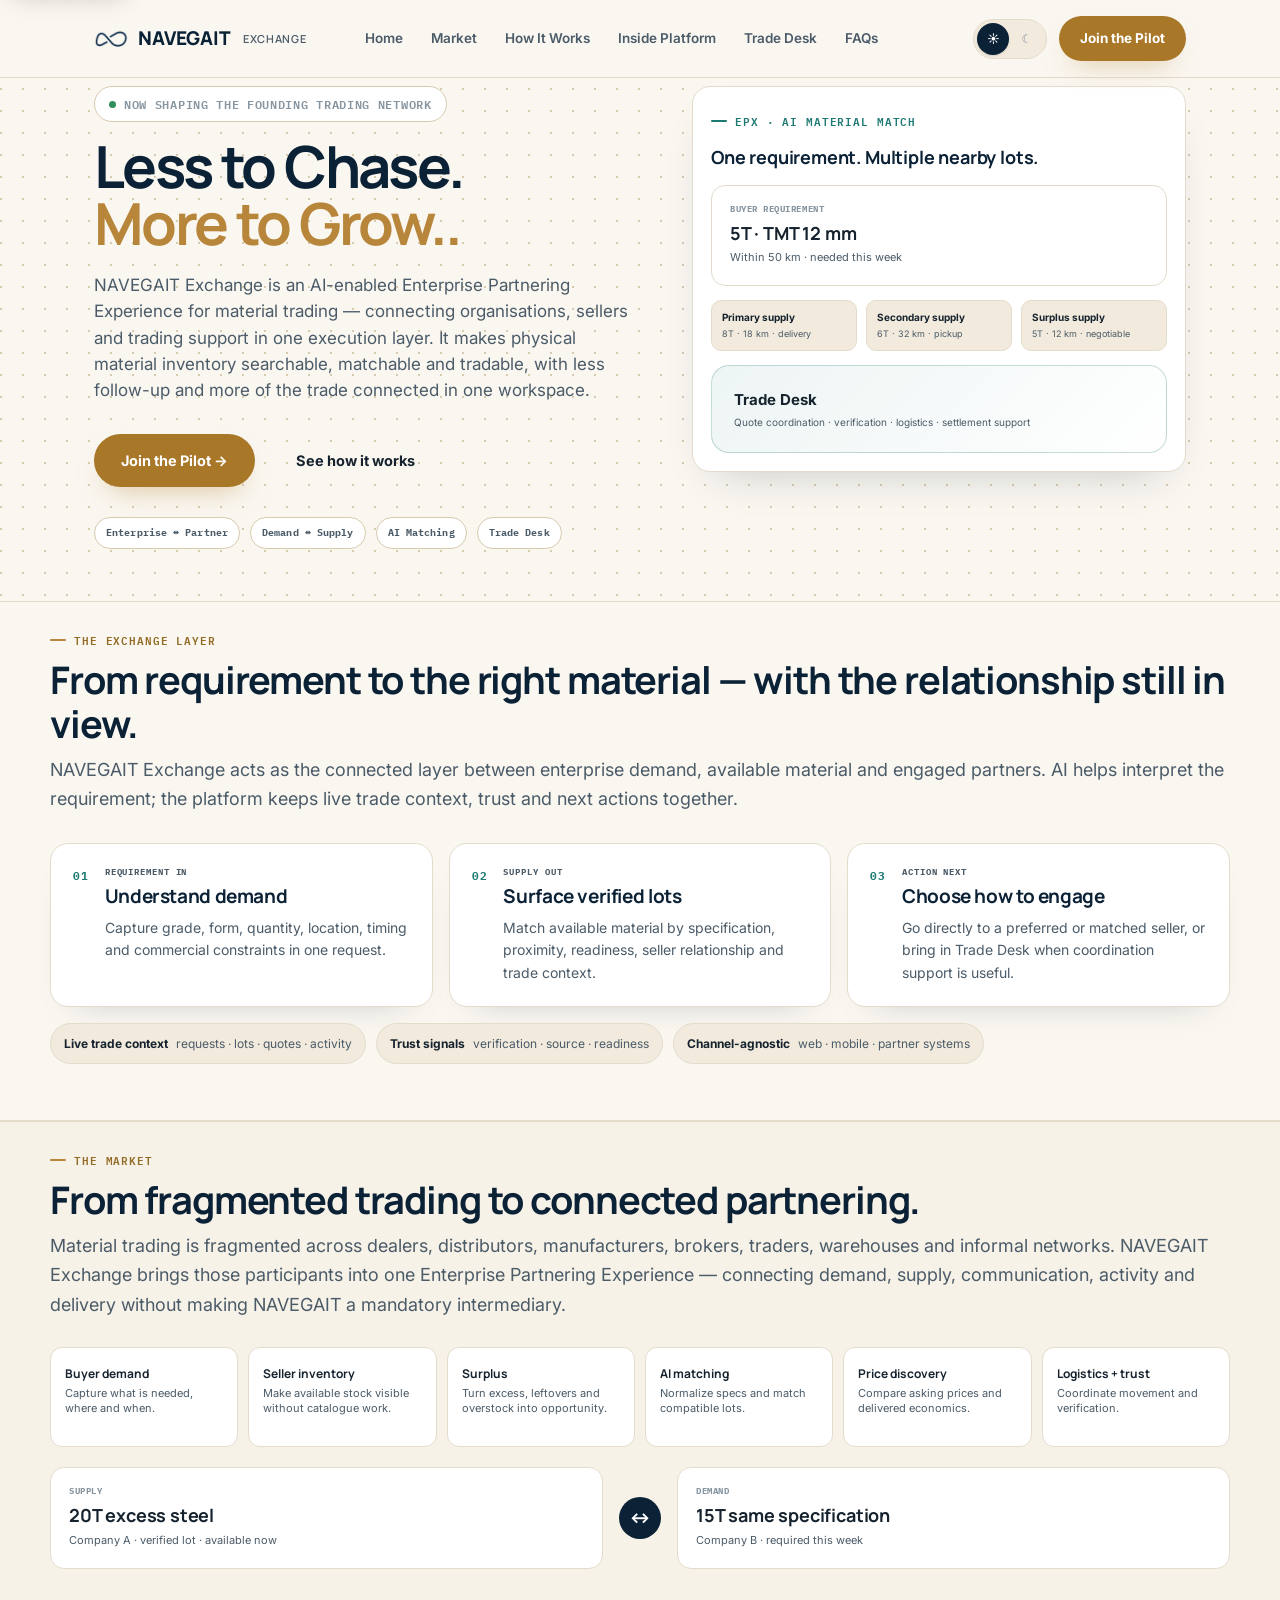
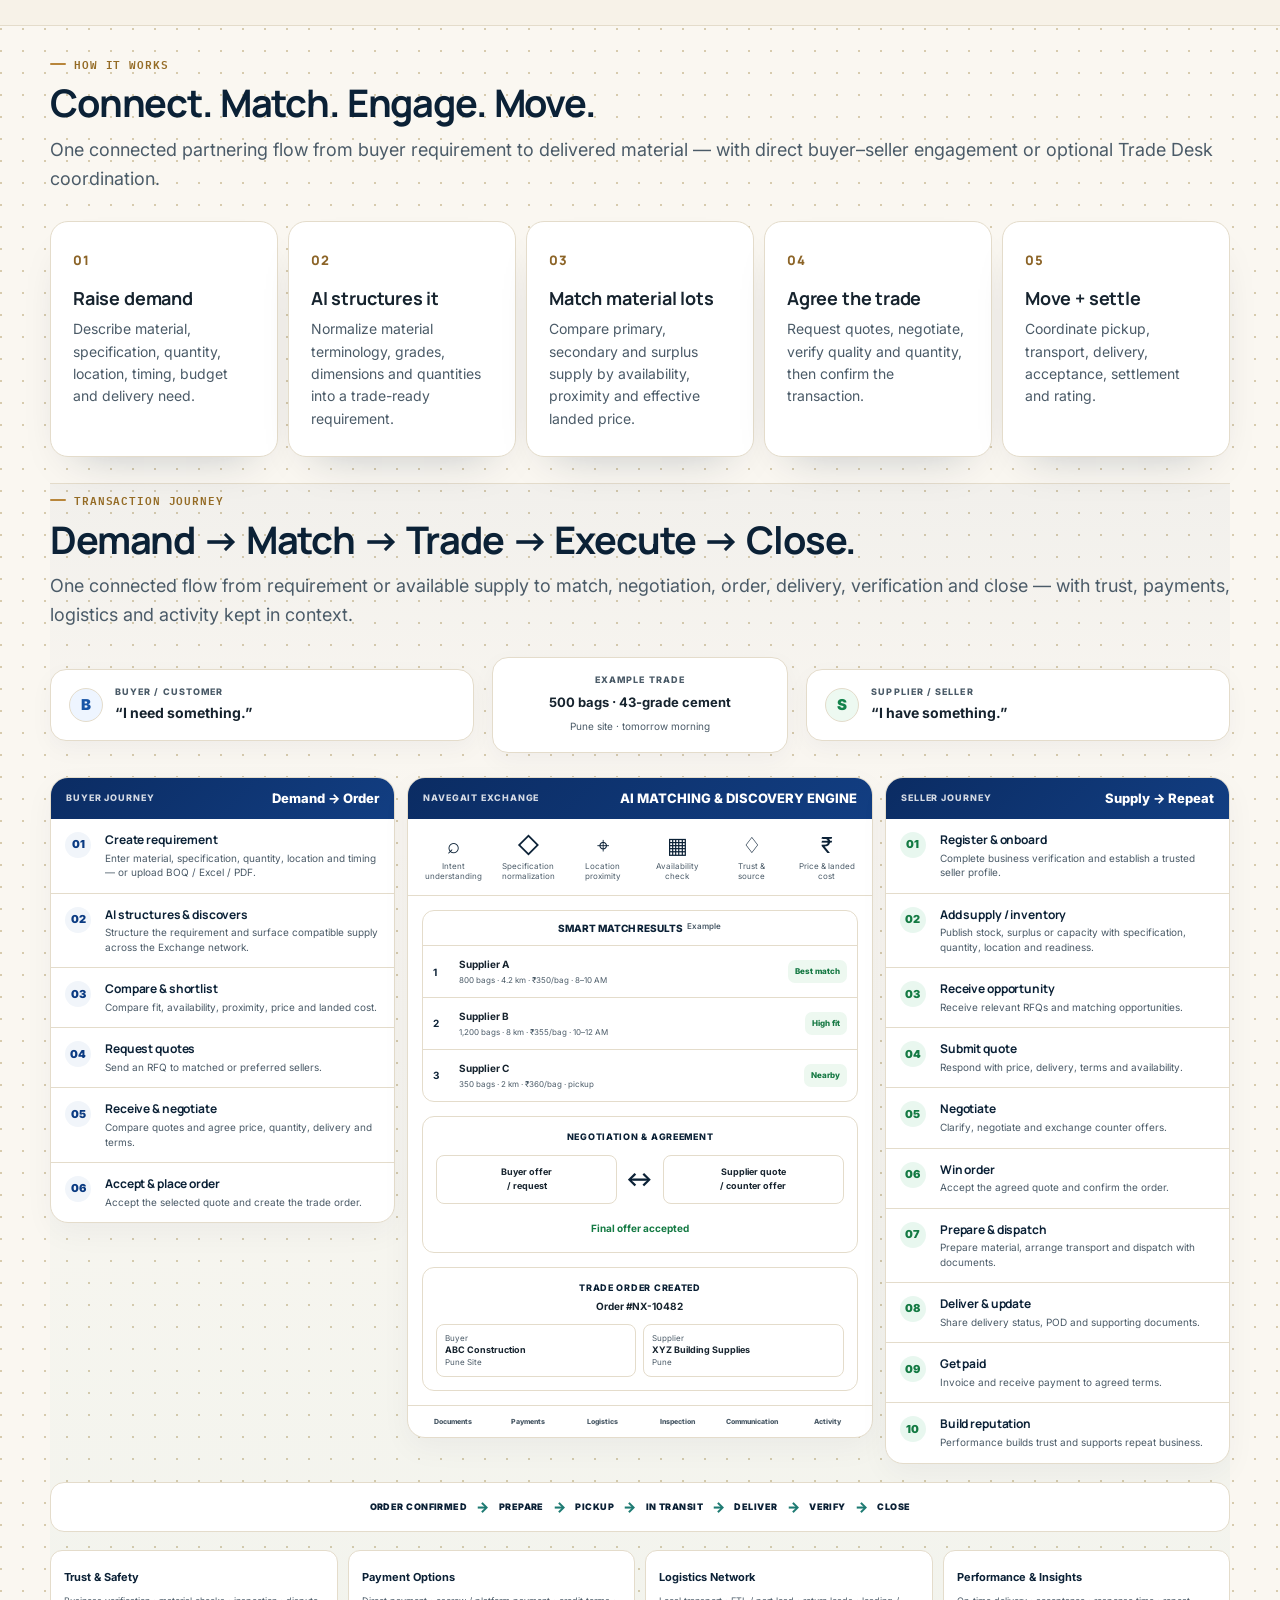
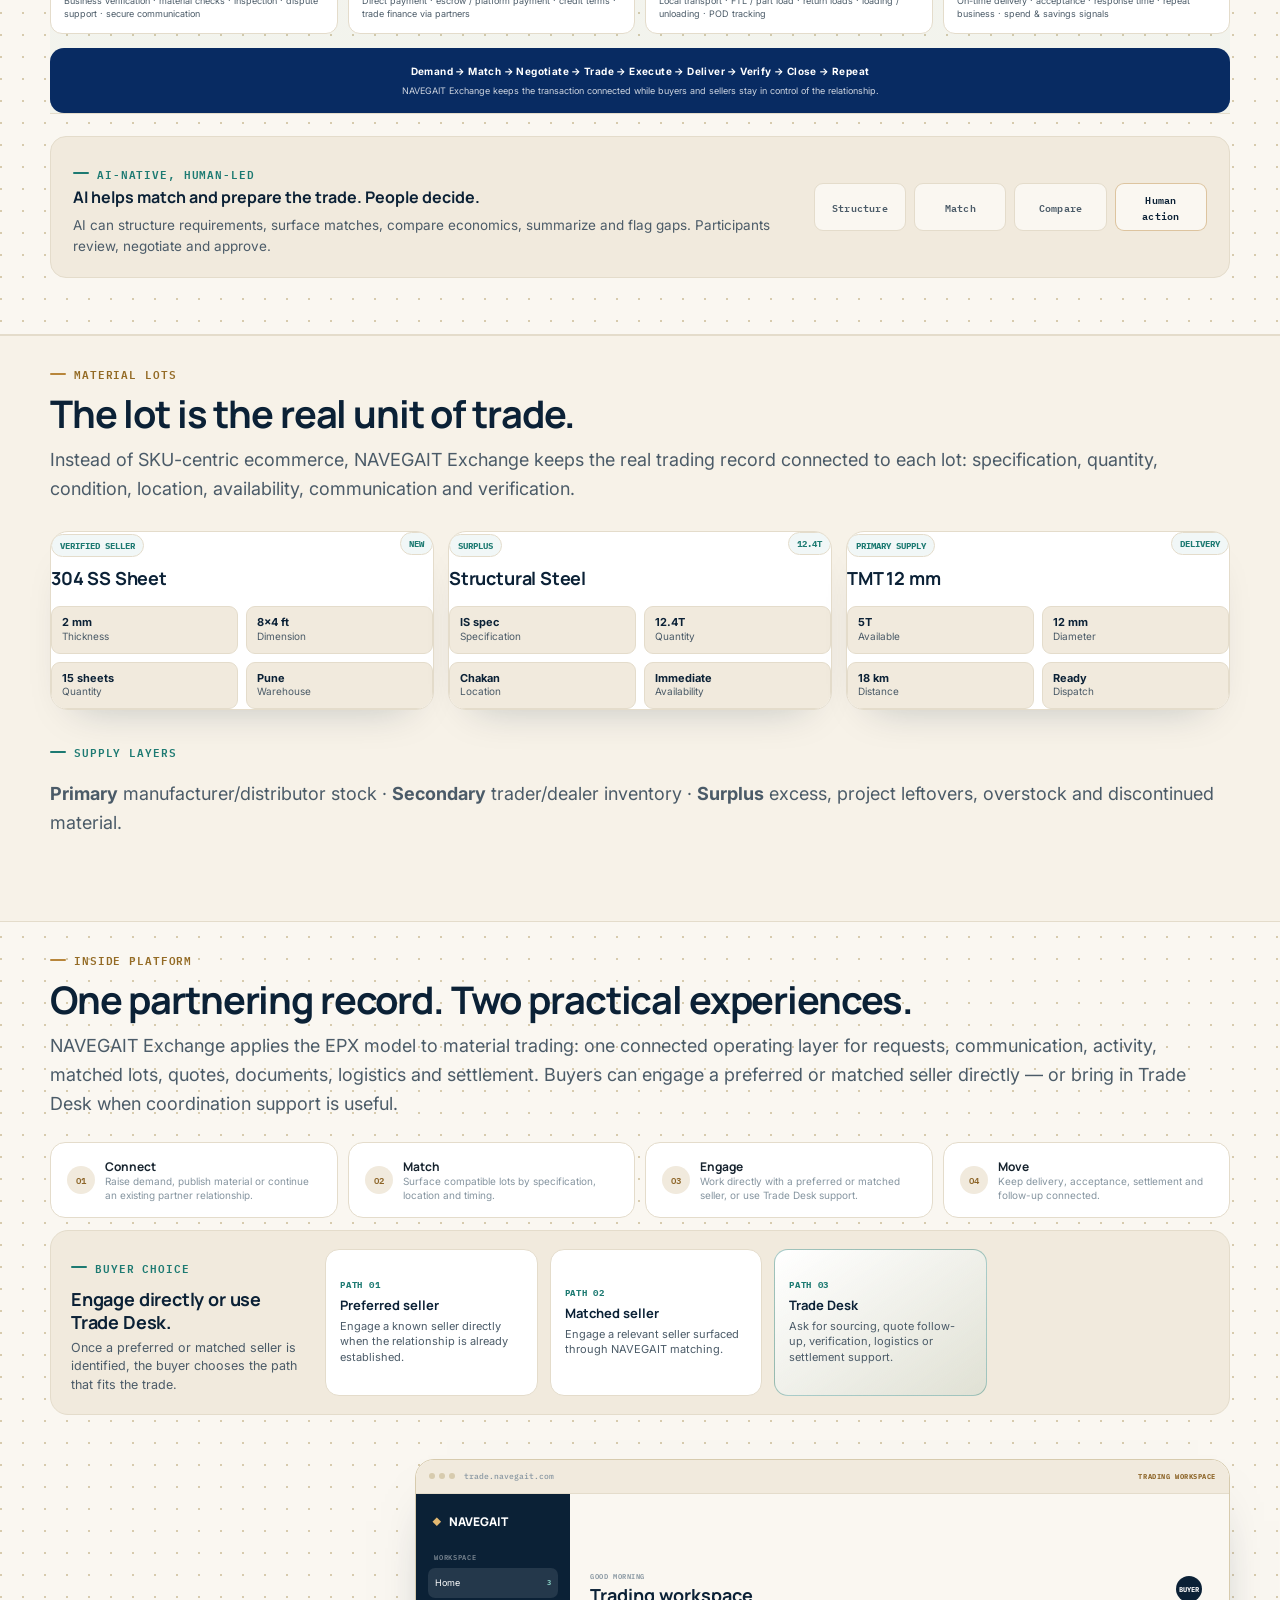
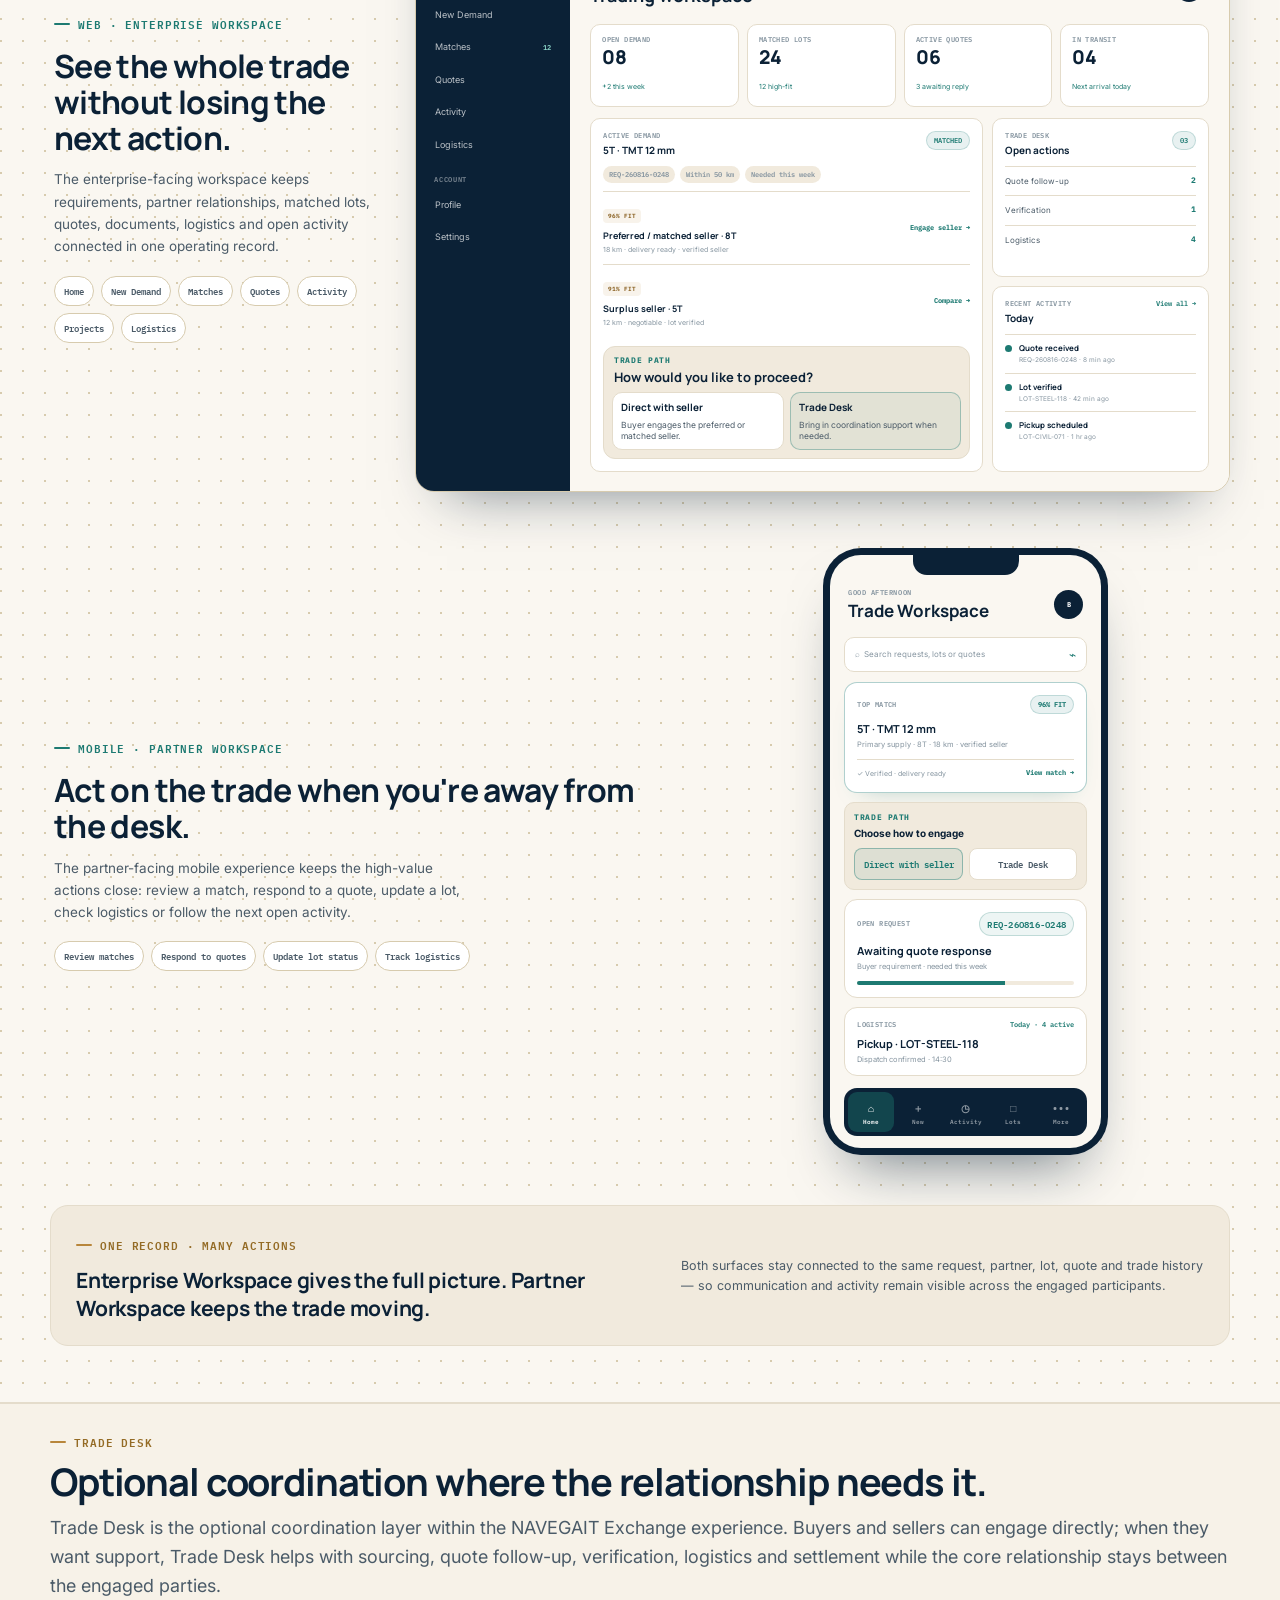
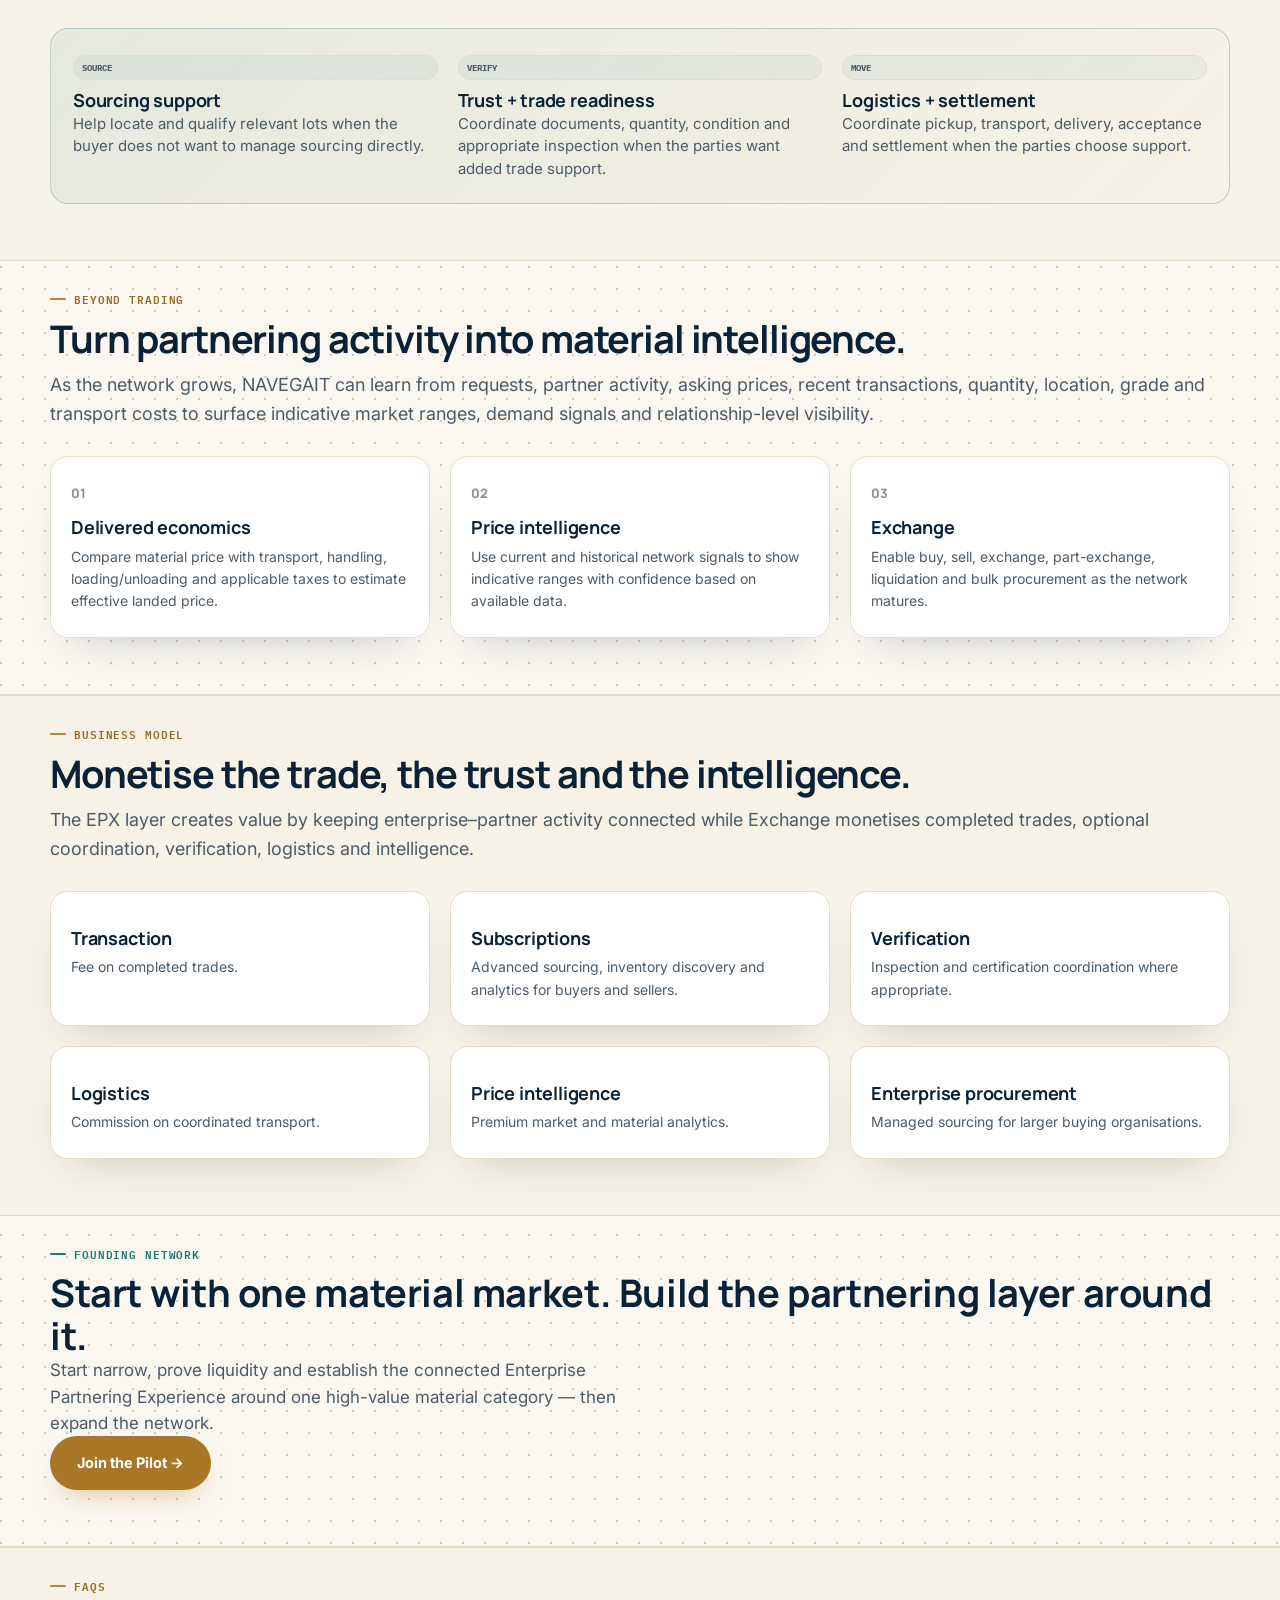
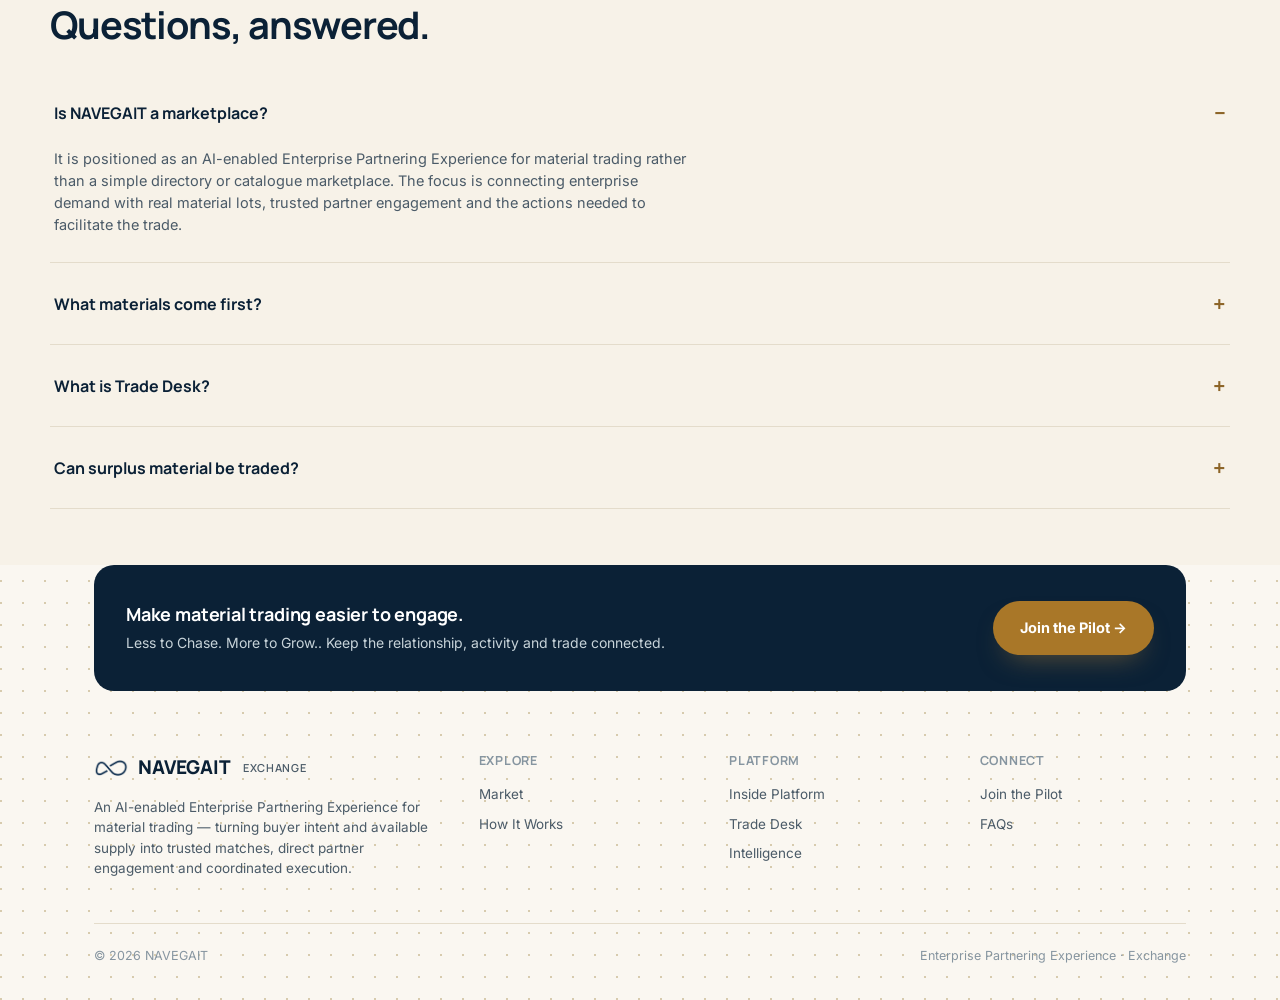
==== commit 3e747e63: "Update index.html" ====
--- a/index.html
+++ b/index.html
@@ -3778,6 +3778,38 @@
 }
 </style>
 
+
+<style>
+/* MOBILE THEME TOGGLE — keep each theme control perfectly circular */
+@media (max-width: 760px){
+  .theme-toggle{
+    height:34px !important;
+    min-height:34px !important;
+    padding:2px !important;
+    gap:1px !important;
+    align-items:center !important;
+  }
+  .theme-toggle button,
+  .header-actions .theme-toggle button{
+    width:28px !important;
+    min-width:28px !important;
+    max-width:28px !important;
+    height:28px !important;
+    min-height:28px !important;
+    max-height:28px !important;
+    padding:0 !important;
+    margin:0 !important;
+    aspect-ratio:1 / 1 !important;
+    border-radius:50% !important;
+    flex:0 0 28px !important;
+    line-height:28px !important;
+    display:flex !important;
+    align-items:center !important;
+    justify-content:center !important;
+  }
+  .theme-toggle button::after{inset:-7px !important;}
+}
+</style>
 </head><body id="top">
 <a class="skip-link" href="#main-content">Skip to content</a>
 <header aria-label="NAVEGAIT primary navigation">
@@ -3801,7 +3833,7 @@
   <div class="wrap hero-grid">
     <div class="reveal">
       <span class="stamp"><span class="dot"></span> Now shaping the founding trading network</span>
-      <h1>Less to Chase.<br><span class="accent">More to Grow...</span></h1>
+      <h1>Less to Chase.<br><span class="accent">More to Grow..</span></h1>
       <p class="lead">NAVEGAIT Exchange is an AI-enabled Enterprise Partnering Experience for material trading — connecting organisations, sellers and trading support in one execution layer. It makes physical material inventory searchable, matchable and tradable, with less follow-up and more of the trade connected in one workspace.</p>
       <div class="hero-actions"><a class="btn primary" href="#waitlist">Join the Pilot →</a><a class="btn ghost" href="#how-it-works">See how it works</a></div>
       <div class="hero-meta"><span>Enterprise ↔ Partner</span><span>Demand ↔ Supply</span><span>AI Matching</span><span>Trade Desk</span></div>
@@ -4144,7 +4176,7 @@
 
 <section id="faq" class="tinted"><div class="wrap"><div class="section-head reveal"><div class="eyebrow">FAQs</div><h2>Questions, answered.</h2></div><div class="faq-list reveal"><details class="faq-item" open><summary>Is NAVEGAIT a marketplace?</summary><p>It is positioned as an AI-enabled Enterprise Partnering Experience for material trading rather than a simple directory or catalogue marketplace. The focus is connecting enterprise demand with real material lots, trusted partner engagement and the actions needed to facilitate the trade.</p></details><details class="faq-item"><summary>What materials come first?</summary><p>The source recommends starting narrow rather than launching with every category. Steel, construction materials, industrial surplus and packaging are candidate starting markets.</p></details><details class="faq-item"><summary>What is Trade Desk?</summary><p>Trade Desk is an optional coordination layer. Buyers can engage a preferred or matched seller directly, or bring in Trade Desk for sourcing, quote follow-up, verification, logistics or settlement support.</p></details><details class="faq-item"><summary>Can surplus material be traded?</summary><p>Yes. Surplus-to-demand is a core use case, including excess raw material, offcuts, overstock, discontinued inventory and project leftovers.</p></details></div></div></section>
 </main>
-<footer><div class="wrap"><div class="foot-cta"><div><h3>Make material trading easier to engage.</h3><p>Less to Chase. More to Grow... Keep the relationship, activity and trade connected.</p></div><a class="btn primary" href="#waitlist">Join the Pilot →</a></div><div class="foot-grid"><div class="foot-brand"><div class="brand"><img class="mark" src="[data-uri] mmV2mOfvJkwOuOp3Aty9O+DgQONyh81zDvc0Cvj6p3efpP3tF09J9iA2B5yc9gGFiQx53gdy0GGslDuEiAu5x0KUdtV3bxybmPSnabFWLacJmyRn82DT8mWd5ddpGTZ9/aYJdBY5W5TELoNpZKz63ay6rkN+rWMsrjoO6p+zGjKkd//8v93aJFrWbVKRM6t9q206i0DPZeJcFVNJGlWHOo/1ObnLEG2wwNt/7Be21uhPPWHwNgQFKAWooqOW/6Q5grXEpO19HpzXqnSZFXhdPVc1Qc1Tz7p6b6Lsye82sQIVCZGErb0E50EpQeHwLsflKbGw85q0H3zvL/gvfimjtQ9xq80gDYQrz3O8HdA9uVfRoIXAmvDn9Pxii2KeFeoyK9tZ/Xfa5LhoWee5MJtcHExiMxNoM+raZx19Yxe0elB/L6vI17rv5zl+WQtAtZxl2nTa+fOWVUfax7VOmnzLvlBVcjY514fE9mf3/J0Xc2nQNiVIBIVG4wk3ZW1IAouCNNvIJedGYsBmxcSpitBYkUqqS4/MkR2vjpxdasxWw/3UfkkS3pWGJDL4NIc8o6Uh71lu7jhJ+773/jP/[base64]/BhESACXmjFYTuxPE2JRJGl8MKNjjzxlus7O3N9+z++7v/+Yx3RBm4dd3n48IjT3l322/v4PKxyy6WgeLDWIRq00vg5xhBM7x9NsqZJE9akZVg0z9k8dap+nuwf8/THRbQh1frXLRZn5alcFoucvwx5nke+NWkMm85vun5Z7rxasEXus+75Nsn3pnosuihpwrz9pk7+Vb+rmz+qdXXODdu7/FxeO89z8AodN1Z3ozDGYK0d1q3Umhljxu6vRNOYr2r/Vw4SWFV17xwoZYKWyuiweZLAs8++smrVlsbf/eEHRQm0kggRjxdHSLM5ca+ymG51XqGxCOoe8HmsQnfFhHDx4QrfxgJeUF6hELRy2PSULM35+o5r0p5553VvFewdHNHNQUV7DFKH9QqXe/KBI+tbrPWYSBcLl/XFKK2ipajDuvt23QRdN+kuYvZaBRdl7K5T27gNTFtIzCJWdVqzXcM6x1nTvU4zf3sUThT5lqxtf/ybvyTBZaN+wbSO9tlYFOe8D9A7QYmpsE+INLznZ//11kbl4w8L/Z4jiTUwYvAehSsTYHrm2v9r2qSxLoIzrZx1DaB1mYgWVfc+GCgSIFP4KAzt54IRg1GaSHsOYkMCfHnHAwee+c7rvm/huAfoPfqZBolQkUbHCnS1+go7Jf13k1aqTmBP/r2O/rUuU0zTJDzNz6bpXh4UkgabWdyeF5o0qpueIxbFPObydcvvafc6q+2892hl6G0nwwZHB3uUCrJNPae1aNBmCZiGs4dVKI8PRGi7UB58NkBUuL/g36xG2/[base64]/7yA78kgz7EkQaXg7hKQ1a28dmwbNkVAXZpytwkQn9yqEDOyk5VrltEsNbTimL2kxb9kz5X2/D5j+w2SXv1W677uC0EpaCin2ZkuQUB0QURZbYf2SytU913daaS+6Xfrttscp5YdYKqlgPTTcWrlr9JXJRndlHqCWVdFdrAW3/s57ZS8VYMzp31dV1n31ubiXNZQhFsuGU6C4Uxhq9//aV1VWthPPPqq+BSjIZs0CsaWiHo4W6CQsV/ZkkB0dReVY3iPOUvqx5fRsDt0gp41RV60/1vcgIIRGVE+r04vFiQDAhZmgeDjL32AXlquXrQIu15rh3CFz/y/t2Yfabgme+67rWGpA3KRGQ2Jc9TwGGMQonCN7hwVp/fNBNnHdZh+luXkJ2mKa9+buqn69S0V+u0CwRmmXE2y6S9axq6qranxDxypGrS3cazmtXu51GXac9yF55piSgeacmq1oCdImirDgQRsHYUFSIK3v0z/9vWnkIcgRYhS3uIFI1dbPEsZ1IFNDffLCFT126LtmeTj8uqWLT+s87f1RXu1uBLLVMJB5LhxeIIO1js7e0x6Fn24hY4cHkfn2dcO4RP/sH/tdMN+OR3XPfHJ4GIxnGMw4Zt3ERQCvJKePysvlD327RJbZnxs0nMmoCbfI/mObcJ257QVh3/TfLnIhC0Jvk8DxGdVvam6jf5+7IKgFXrM42cldfe5iOOomYz5qpYG0Fb9gEqSjWhwjq1df8z60GMYzDoY1qj+F2FDLM5hbuangl9Gkadql4zsAymtf0mMFn/XRCAFxlDw/nQsnm2fdOBo9XSQRBZONprk2c9XNbnmace4ZP//[base64]/d5EXtdBkJswa/WvVJknL0Rzjp+jzqwQnQs7bnibk3kwUZsv/v3zvOun//ftz0Yz8I3PdqStQOUpxg4gEshyiA9xhDZwlWaaCMcBwmq5/F5KYV7z+Cb7/DTNRN1vi6JpfDURs01rkee9VtOYrL5X5dtkHqtFtUBNdVmX/Fu2nFWf1WQfm6edq5+brtn0e/l8tjW/NLZZ9ZRh4mrB4cEH+eccKAnWtV5vwP5+wmn3lLi9T2bDvsAr3cSSeOFTHZE8Q6sQ8KS1bsybOImm9j+3zdLr4LG4PEWUxztI3fbIGcDBPiSJorWXIGaUYFa8QvnJfOiLa9Cm4X439c17f5sikKusaja5Qg/18YyklKK6Ygzlj79Einhi0UQCp/de4tve8ORK9TgPfPUbKd0UslwxGAwg7UNkwNkzJLR6xxC88dbVNc5rkbIrGpx1oGqKK3G/3Nt5Y952W+eccPHmFwd+RE2EQNK8C0lhAay14OEbz22nhn/ym/9eTMTQ92zVhcA0bI2gVVdlSoUJaUHyuXbEMTgPRpth3aoY/akYc+5eQnNW4uINnsWw7fur05jtgg/cPP4ndav34L+lipfh6Ogq/UHOrR1PZPvun/jn/hvPn4A2JAePcHps8T0fkj97C96hgq46bKPmXXgV343CvcPLi+Dn9GEqsWlXgKaxP69WZLLMTfq4TNZtVj2q75PnbGqCWhWrEuVttHX12vOUNeu1bfnbiGpTVElZpdpKg8fjPIjR5L7UTMJ3/cR2FDpPPPEYmrBTkNZ6Y+18LpRoVuUDOQubim6zK33kd35NPITVPWcdE8sxNRxb3o9eU7CKWv1+WoFPYhv+ItOE7Hn4sEwrc5q5dZYJt3yVKnUhIo4NgxRe/Nxuk7R3/uQv+jvHwSxp1T7SPsRX7JriS1/PQM5CAl+7luewa2Np2wuEOszb5ycJwK7dxzxYpd6LyIdp1zhv+Tft2ud5ran3fKYaCiQQMO+Dr5cIOGcR8WRZBko1+qduElevKKwDrc/2pUlT9Srzy8YJ2rRJsXx3zhX7cCruHW+6NtPxhtftgwNdJA7VKkKraKy+JfzQe3nzPeS8VtC7gl2dSDfR/sueXxI0kULzLMET8vTE8eKOa9Le9EPX/deed+xfO+DW7QEeE5RjxWZqeIvgUOKH34l34Gwwh5bBA9TI9Tmwyf41S0O2a/16FmYtEKrvi56/K1hl3K56b+smZeexwDwXDOtamAw9SMUvV4zgJOy4kuc5xsRrcjBaDlqBywOJ3OR8vLadBFaawLyi3TZ88xsvrlqdpaF1MG9GkcZT7GhQEskzt1F4LBZGmeG3Nffc1D5NbXXRB+Ci97cp7Fp7zZrE553gRcAYOLnXI47gaF9xepLxtU/tNkl7y4/9tL/bA9NOAtHyPvCvYpNhXKBfIUjK4bEVB2K79HXrTJzrIuDTyj6vfr2sfJh23LTv522TXRlvTfVYRTYvU5d5sMh1V51fto1pTTJcDBQh7qogQs45HB5tYu4eb69/eQ8eN7X+6+r/52binOwgZeW11iG1hYL3/Ny/22KLg01DNEaWZUPtXhWWyqrdqyLK5Oykui5/jCbhuwsCcBWcl4p98u9lJrBV279pIpxFHmaVkWVweNimd9rFKIh1Stuw85q0137fdW9aIa2NdWEPXpv7sC+UdUPJrQgRm967IUmD8YjPRbHOfjfvs5vEvJPmeY3/aWU1EbVdnvyrmLX4Wba8Rcd/3fnblOG7MH94cbgiy2j4guEkGywF4HwOuOCjrgQh+Hy99OLLW6nzH//Wfyg2SbcFSTvrgw7rad//f3v//[base64]/zUZu4jte8giRAXVFpe0fRtP6tiwi1fGOnvOouEcbsojmqN63l/XY27+xsYr0ADsdwEFsDXmWkSYJzjlsHGGMVHNFJaho3r8ZYtBN1L9dNA9NnU9l2rknobl9nex+Hoy7/yZmmfOmaSjHYbTfTtLcznOu0e2z2jWpPaP7zXsv49o7vG3wdxQZ0BwjjjQSfHGGaIdvfeJQHt9g6ppZePxNt/T5Tx5KWVi6p10euNkGhTw7JWnH/f0kOHtU6aLpJ/UVhHGPsPncF31Xo8ePYpIMnNX3Jl1r2vlnjdNlSdKs45t5neZtcxPztn/cgnTceafNP/O0a1G51ySj9Vw5+vu4c0+TM7Oe6TKauVHMkjujeewWxSJzUfM6g2t5gqtQtU37B6ISPtYaSi0wEnPSzUEiWvbcaS8Nu7twdPeE/U6Mc64fsFVjVAaMW+TU22Zhbg3a6AQ/a+DMg9DhLSrCN751Z96mrBwhHZOry7VjJMKYoD1TATUKRi+8Wr9ox78aq5zlMG0AT1upj3s+o2R00uS6iFlmmgly3qSE69I01NYAL0GwiQhWDFYgtpAYDyU89eHt1qQ9+IZbKgmYVpteAVhwaoEIsTGYaLCzKg5F11xz5Fo7NB/WpeGf1/y7LZhm5l6WJF5lTOMJAwSN+LljGRCUsizxQLvdQkzEydmKG7oADGDF4XzBtFyoq5AhZpzWa9pEN67DzVplNjE6gJ16TAQ/cOtfbKzXWsCXefB3qe+5ym4e/hbAI6LBYZnKSbBhKx/FvGaAaYP4fhnI00jQtJXqtMlgVEDO228ntW1Su2ZhHq3NKia4Wv1fr+assSQRtGLY34Wv/Pl2k7RHXn9L0x3IFY5OARuTZw4I5Kxeic7zTFY1bq4CSZvUzxfpo9uEaRqfbbyfaZamae/hfpLvkxfclV+pjCM5lYZPBxaYwrsQsW7ga199/hJaPh5KSP1hp1h/VtVXh1QA80x0o5jWkGnb6miMwq17LTwdn/3gb4kQHJEja7HYyuHMIDKqR60iyXBjX8QsLWONaaSi3n6/YJYpfZqAm3T8rD65yOBZx8SwCg0DAKKVb6RWMY8GiEBrjZMnz3KKHrQS+Ost16Q9+sQt9RaSNiSpDWXW+gU7BENI0GvrmqUjkuMiz3Rl7+IaS2GSHN1WYlZjXvmzrgX4LIK+Lg3nRdo3E40Agf5Pqnj1RFGEqlA4iCy8/ef/1UYG7Bc+FvzVIyvYSIbm7EmmzGWwkmLpi26rb8Y7sBvOZ/LgAwnqQgkJayuzlQYCOdypfONzHhcx8V5jdVj1yqXGOAGzXZN6ow1qUR+BN9VH6exElMUxWsJDN+AT//N9W905v/TVEjVQKCCQl47SV896iqloO97F5WObJuBVa/CusibwGvNBx7kr9P3QwoIsz3NUg1WrLODiiXaWx/5e0OoZI6iG9D/r7J9m2smnqWZHGeOosJxFzlRDGoukFXP3dMm7WAKxhbIsSOKBQzICztXtN0PdxwuIBJ+0ebCIkFkXydhmXERDVh93Eaxq4qrPM2uCWv8k49Ha0VYlaM/UhvBGVVBHpyN43yPPlEcetHzs8Ne3toO982fepZ9/qkteBNcz9RI+9f0w8E0xEJyJx7zPZd7zNhGDq27CXKT907Zv6z2Pa9Ok/jjruPsFiywghJD7LJC0YN585ulLaOQEqAaXKGvAF+UgqKG/fb4goXlhmidqPrRZKtlZRG3WC+hPcMA3vrG5J+590JZFseBcyAyMGUS3OB0wfK380KAeYPNFek3CPD5U9wMmCd9JauPzvgyTzcPTnvG8E/i63s88BG86RrW6VeSvWGoKc3Z2SiuNiWyB+IysW/CaV7SXave68c6f/UW9fcdTOBBrUTF473FOcc7NjAxehJjdr5q3VWHTGrxNY9oCc9pzuJ/kO0yO0h2SYc3HoYOvyMaoF7wLi7Y3/uPNRaWXIeNHeH9muNbpOvr7XCbOadqxcQ9+li22r0GTUM/qne/+9xt54B/6zfdWOTQcyCBSpG4jNFbpVDaXFWHWy7xfBvAs4Vb/e9xxF1lVLzp5eH8+jcoqVvOrHMx1K0TCP8Iiw4I1tFotFCWNE0QLbuzG5Gfw/JbX7fyef/AzercHzgheIpzGIYetcyFxpRYI5chRoXbnMHE9/+mXlap9Sq8wkbjqGrZ7BZMWl5MWd/cjxi2QQzCeqQIFNOR/r+QYCGWmtJJ2KO3kQTfoD/W5jx1KBGiVly2K2qw7lWw/fn2000xapZ77dxUi29dg1Kt4HS6X1D8vSukrIUuE3WBffdlLdvEO4jjkM0mrvEsKtDoJqooVg8HQ9D0TqV6KjJD+FQr6cZrMcb/Nq0WY1Lb6HU0iIRe5p3kE0Dgt2LjjR6s51JilnV2mbU2My1m0ivc8aeW1iDAXNVW9OvqLiJCbD6pYIxSLqMGIsNNOcF5pJ4I4+PanD+WR121vjrRX/+At/eQHD+XFD8PJsXCwlyCuoChOabViXF5i4wOQIFdUXeV6MNAoegY+IoMcS9U/vGBkuFzbKMZpZqeNpWm/XeQ9zzLvz8qzOGuFP2v7rL4+y6Qz65zzaMGXwaznP0seLGMmn+ec0/rBKuTvIs9/HZguvwVDhABKgZcSqjKKBhPGq8YUmYJT2qnwlaeztbZ3Gh7cAy0Ksu5ddm48iCtLqAIJa77TxEWJeXO/iZJpHS+uOSmLCMZE5Jt73uztgqprPEgd+vTbS+hK9ecimEfAbwIXJTr3G9b1LJY9r6hBtEreKkHUQVMAD8ydIlIVIS+BEqPwjS0vCfWGH72l374DO3vCnTsZTqHVapOfnWJjG4ipp5HRuyIsoyO1ekZ9clZ/bwjzLLLmPc88PlDXGMaq5rdJbj6rMPGuaiG4SX++SdcI17eglassIYWVp8Q3wgDiWIiNwXvFWvi+H//5jXVuCxgp2NntUOYONDr3LFf9XKeyjXn9qOrvSaapUcZekzNjhKOTC7d9JZg0oFY9gEf/XhUWWc1vI5b1YVm3D8xl+5Bc9JzTBeGEc6onBr7yqe0maX//7bf0zikQJdgomDqT9i54W/mQgqqAl6AtxBKScVhEbUXODEpEMBrYsOqaI/P0OsZsjVX0oVk+UNeYjFWM30ny5iLPf90ye1Om78nX9A1tv1RVesIiU70PC6/qsMgmdDeozPno+/+jeA0uFkmUUBQFxpiJLgWres5mlZPZPAjkrMpnZOH27eNLue44ZD2QNRu1L+P5roKkrWpFfz/gMgTpIvtOMq1N2wbBGugdpAJPb7km7TVvuaUmCQbdsoxBWhS5Ij5ow2plmFQOLAMPUgPYvmOL9p9H8E+46KicVwBfZPxf5JhJPlD3O9YtfyeNs0Un6MuUuZvqF+MXEr5yTxDAomoQL8HPy+fgHd2sIEnhRW/anDvGy1/6AHleUhQFTh0msohM9gFdFZb2cJvGGof9jALbRA2CxUgEAm951z/byEP/xP/9G1K61fkUbRoX1f6N026O23aN9WAdGrpp/kxDggRPS6B33EPz7SdpL/u+W3rShaI0nBw7MC3AYBTE68Dc6wWcRZ1BVAaJymt3PYLf2WWWbrvGvYlJpsN5x++6NaCTrAqbIvDnFhJSB+sYxFmMGtR5cCXel/R6ZyGCe8NDLo1BvEfEkvVy0jTGX0IG17EEbVEmOE29Nzzhjx63aHNXh4ceaBGNuf5laLxWybRXoT27iHPw/Yx1PJtV+puMO3fTKbqpmj87PmG/lVKe9UiBv/3IdpO0l775lsYtEBujanAa/EgR34+4rrVpqnpORaYEZZrOqT1bhyxYx6p7nEPyOkx4q3Yh2ARWrelYtdZknKl0Vc9/1e9tUl+epcEXETCKFx+qoaghRPtIsGqqR30BQKuT8uWvbNC+CRQ5JHFMJ22FyH5m+2+v4jmbpZ2UqX08LGARUUJ+sEHOsFEEdeZ6w1NnIU0gZAFuRKAu6UMwC+tyJrzKfmiLDu5VHz/v+Udxmf6E82DWvY6bwA3C3v4usRVuHLR4+hvf5uYBfOGjv7vVHeeh1weSdvvIU3qlVI9Txan2V32Vzn7s8b7/31xuaMD8UX+TjrsIFvHBHMWqScNVxbpJ5DT/s4sSqFVikvLkMvvH9GsFrgCVQ4IajIasCaqKGgELb/wnmwsOeOojh1JW5Z2iKMHaOETMj1aCZPXzgqlPuhSm+LmMonmpTeY0EQVfFmO3NdXAK7veGNPvtuFaqE/GJp7LKjUgE8/tPUXew5UlL3nxI5weHXNz3/CJP/[base64]/K5jx7Kd79te/Okff7vCr7z1TG9U0/LWLq9Lgd7u4AD5ynLnChKAFuZNj2qPnyjeHyV43AY0/w5VzEBz3OOeWVO3T9G+80k09K815zmm1pvb/bPUTP6vGNldPxPezaLuNyMO//ovU27r0WuOe4a4118zmthV0GuL2JBuchcNO+1F5G/qooVS1E4ImMxAkXuUEKS6t2DPW48sTkZ9Gf//delewZ7HcjzIFPanZD826kL9zqmdRfhDOPeydrtjPVFvScECAgYiVCFow3l2PjY4X8SIdTTgvPFTscN6Kvsc3GN9eMq9g8VUCOhNJQRMEJkILZCHBlaMXzwd967tcvtH3r3u/WLX+vS2UvoOmF3f5c7R8d0u12IhCi2QWMmJSKu735Rebn0v686xvW7y+yL8xKzacde4/6EFUvpS6wYrEDvrCTZSUh39lBp8fzRJkujwyMPtEktGA+xNaRpWtUgma64WRVWQNAExgq6qqyKVGWdGhmFjQmE7fv+yb/YyOh8/JGbQWVpZ6t7R8nZVXOSXdZHa9n7XLeP2KYxjczPqynZ6POpMlEMQt0NVgyREZIIvus1u+tvwxL4gZ/6Rf32HYhTwzeePWF3f4+sdCGPUl32qfaJ7RtCAzm7VwjaNIz2x3n65zgN0jit+Kjm6KIa7yY2KRMu6me4yLlH/952rFs+OfUhJ6qFkPbGoR5KB0k75lVv+9mNPqz9PTCi5D2HEYhM4Dte/YWT1i+CtV9hWN0uuM1ZNfvY2wHnggZtEaFylYjZvLiIAIf5/dU2TkBmYN77n/ZMlukXqyLQi76/GrW7vHrpf8QrEYpRODt2fPWvtjuy8++9/ZYedeHg5i5HZ8re/gHOE3KeBS/bsKNISPGDqehZXWXh6mJcHx23bd5zzSP/xl1/WVeOJrZBLmyLfFoWy8qHdULUUGYlEQZVh3OO9m7KnaMzzjLobZgr/MUH/otYwJUZrsipCxwEN1dhUN93fbg06RQ6PJSlRwfBVhuBAGXRI4oMtf/ZJJ+NWZPy/Yh7QXDNi3v9PYtIX8Q0s/FbVRI8Bx1Ldtrb+hxp3/mDtzRXkEQ46XlKJ5x7bWqoqwpAzFAUwRXHshqaTfXxSePrsgnSOu9/0ybobYa1MVS1rpUQtOc8tHbgRd+7Wf/XF73ogKybYXxBZIM//QAGdwmBRpdG0OoO2Td1bvDRK6DqECOYBZ2sV42romG6XzHP/W/T+xrFtNWzr+KQ6kWKFcGKIRZDLBCJR/NTHj5okWcFX9vyklCv/N5b6j2kLYNDcE6rBa5U5Cw49IqXKrkt4GXqM7oKWIYAzFqAznI0n2UCnRfbRhBXef5J17oq/WudSOKE7tkZ1gSXo5OzE3b3O5QbzPBQI41AfU4cGZI4wogyoC+6uUS1y2PQ8EGQgO9rzWoftE0ishaqKIx5ol1Gf9vWCXkUq1Jxr9M/4ypg2kp/9N9Xp394lOCnJRLGZTD7gxiDNR7cGXn2AnupcHzniK9vuSbt5W+6paWDNI0wNg4/1u+tmfTMscla6ZeGiywAR/t5k4SNyoFR95Bx/mvzYpsIy6rH71UlZus1kQqileYexVilLEuiBB59w2a1Z5/8w98WFOLIYIzQF5CAV3CXQM5gJQRNqdVh55M+VkWKVfG+BFHEeLBsjCF/8Df/D7GE8HR1V8uJ9Spim30gloVIEDCiY3wZ+x8Z/sjwOBl+Hu5Sn49oKP4bqo1XDvQhTqC+Kdq7u3RPz/Au59EH9jm76/jSx7ebpD3+hltaePAS4ahNKA4oUW3wtf7j9Qt8akwKjrpcrFpDc1E/ytHrr0JOXsvaq4bx46WWd1oJmIH8U9R72q0o/EtjonSXfLOBmwC8+JEY75Qoiqp+HRziRCoroGqVome9RsixedAm4fzg9f2Ej0rUF1eeUBcPBPGBIccR5MUxhTpik3Car6T9C+PxRw4QwNrgIKze9OXsOJX+ulZR47Y1hdukFeqqMU64jtvebMO8wQH1/tOwzIp70jVn/da87mgk2iTtwVj4EB1Y7Uk9WL2GcpAQSJqR8FtZeqLIYGRADizK6ekpO3sdQCmr5Mm9PGOns4MnkChrIkpX4ooSYyBNU46Ojthp7470lyovVXWNQfvr9+uH7tFKVO0j4Ra0vzuIAY24+cCjeBfubidydFqWr/3Jobz0B7c3R9ojr7+l3/iLQ+mkwtFJlyT2xIklzzyt1j41L7VahEUjEJ5Boz+Iht8IEVvCwEzar+tpwkObpnVq/nv072XH9Kw8efOY52fJpdHzTNp/3H1NG0+TxtasfWY9v3llzjRCWf8+Lk/kpDZPM/NOm1cWfbaTzjWOrF/k+S3Szn4eQeOpB4ZW3lmKIBLhVDBqQsVNBRXBCgge788QEUqfcNpT2rsRD71u83LFKpRlgUkNJAmI7T/TSAyRJEAdMDD5PLPm1FnP3yyv4RheWQ7YcVVby9EvVizGgQ11rDZF0FppYOs4+o29Oiapa6way0yQWitRmhqxc+evuI5AEhssUBY5zjmMgTzP2dnd5YUX7nBy0sNGCYVGtDt7HJ8VnPVyjI3Iypw4ilF1xHHM7du32d/fn2Gen/R7c8PIKrC6n8BDDM4bhLjKY6gYzemdnHBjFz75e/95qwfMi990S7MSOrt7SJxQlCWtVsrp2XGlSfMgNWGtZIEaZKiGi29860CYzYlxcmWbNMfzLkjmIVazsI3PYZrcX2Y+mHXspDl2ksvE6LHjzjfruFVi8rmbfKAuqDZYsNbfrtpurKcoMrKeI+1EHJ+trclz4+8+cigRwbyp2uz3CkYQo32puW4BeAlpNgZ/95k+cHLcW/elx6LVMnj1/WCFbfAhGqc5Gx1w01ZWywYZzLNqWxTbbMKc1q5F79mLwYtBMVXwSXWeMPcTG8ApPs8RHwp6p3EEruT05IikFXPSPWX/5gO0d3e5ewyFM3QLyH2CbaWcFQ4VOMvPaHdaHB8fs7ezjy9r14KQHR+jqIRPfzWrVfb8JQV4ngdSubsb8qJ573npi2/wV3+03ebOx954S2+fOLwmYFIUgzERvnTE1oCziFpwFjQCwr8NMUYjBFvlO2qKSp3bwjnpOW/L+BhHFCbJj4vIxHHn2nYXh1E5fFEFxjRZPO1c88jxWe24jPlL5LzLxmDBFz7h/37wURD1iAbrm3oBkxCnKcbCK96yee3ZjQPo9TR4efgRudk3t1UGhyUVXLPm6kuP4qzxllu/sJEXEdtgaipHohQ2pUGbx7wwCato77LkbJs0j7MGxiKDZq7rSTB+OQRHP01O5c/lES0o8x6RVZI4Qoucs+O7+LwgSWN2d3cp8GTAnRPHC0eQ7MG3noPHv/eWvuIHf1ofeeKW2tjSKx1iwuKi3W4TRTFltniioEUJ/DhTcKvVotfrcXrU5fEH4BMf3G6S9sof/Fk9PlOyzHJyViJY0tTS6+UEN4fg7iBqGubLymSt9Tq5/lTMWxxDts4ZmDRBbxPGkfhJ7bzoWNq2ex7ForJs0cm4PmbSuSa1ZRbBm3Tcsph9f80xUI+VOuus9DVQ/YAcLcA78C4EDtoU5y02Eb797MqafWF8/AO/LeKh1z0d3HeDpDWf7Lq6cvOZm1VoYKbxPAluHXjv+59NS/OiKMKDH1eOfgsxy4696mtc5NzbQtJqjAqVRUnbXP1fQ7Hc2vsiHBh+Mb7AqMeqx2c9wGMjQ2QsvnSUWcHdu8ccnXXZ6ezQ3rM8dwyPPnFL3/QTw6vIR5+4pWmrTSnCSS9DxFJmjjhO+20dIFTvGHXWrcscja5wZ6H2wQmkMKIoCrz3tFot2 mmEKTwvfgD+/AO/sV0dYASveuu71EsCtChLJS9KkrhOVFtNLMog6MODqCBqER9VPrUBKi58TMm6E1Ve4/KwbTLs6qA5BsKiRkY/BK2Z4EFL0DLIXokoJSZz8N0/unnt2UtfHJP1go+67feHYTkZZIQia2Boo3PRCjRok05RO54xoJ1qgkpzwyjLcmUr2lkqzkVUoJvyV9lmE+dFFxCzVM3zErjp1z93VvAuCCEU1GPimKKXkZ/2QBKSdAebdoiSlM7eAa3OHk998w6PPXFL3/zjkwXU57/ybaxNabf36GUFpXrEnndCbn6vwlRvjCHLMlSHHY6NMbRSSzvyuLNjXvPSFh/69V/Z/OCegq987RgbCyZKKXJHFIUFWv+2JrZeGCS4rTFEy2fisn2ELoJZsucibV6ndmcVmDZGLtrWaWbNaeed9vwnvYtNzBnD1x0hZ/1PrZUeaM+kMWaUoEE7y5WkFfGVrx+vtc3zIqrK9+6021VqMJnmzLv09WaNqRUECUzDwFej2ZBNrznrBx/q9Z339bpMH4lxg3aWKnySP8dF3t8qydmsdl8G5rnveU0M88JUSTRMXe9R/SA6wHtsnBInHcoC7p5m9HIogDtn8NgTt/QH//HsmrQ//FP/Vr/0zRNOetDZ7QQfytqZv/YDESGknx18+gXCzwnxgflhFlQ1pOMA4jgmSRLKsqTIc/Ale60Yl8FrX7m36KO7VLz93f9Mv/ilk5DOyBic1lpFPS9rm6rR2uTZ1KIBOock26SP0DyY5SO2jAvG6LmmXXOb0GzbrAXiPLJm2mJ8nuc/rf9Meo6rmr9m3l8tf2guV+r0Q6aa/v3A70yrKE9VvArdQrnbhR/4qX+2ce3Z5//4UFwGVsBGFbGsn21dhcQH37Q60/VqLJDn0TdxLndLcx5etdOYCBGzNtvtImgOrsskZNdYLZZd0S9z7uBt4bAEU6ZRjzQklQKugKI0nOWezEO636IHPPD6W/rKBdNU/OA//iW1MZxmELdSCldUDrpN7c40d4PFBUav16PVahHHMVmW9YNrvPfEUQxZjuv2SJOwZv7in263P9pb3/1L+sxzJWknJvcanp9RVEqQEkzIl9aP8jiHZuzWbPm3bh+hZXGZ2pdtfg7L4CLPbF7t17z9Z1UWoXGYfJ6mG0U1Fqa4ZfZHU2VJc2qJOxGvevPmTZsAD92EPFOkzhxibeWjVe2wAZ4gfsmU/sGmbEJhYoJ/BvjKZ8MgLtxg4c7Iy5xCoN2+wUNPbOalPP/koeSnXbQs2NvfD1q0EQ1fE/O+jHErIKgS4s6hqh6HZTRg9e8h39tsNNu87LMYh3mE8bjntIgQH6fBG30v85x/9LeiCLnJoijq/9sYQxQZ0ODwGg6sBrQqlEpRQqGW3AkmNjgL3/F9y/f7Z588FF8o6jPiOORDu3njgCzPiAyBOOEpXUlkQ5uFuh/WpKJ+VsNVP+Yxy/[base64]/irPxskSGzQSbgogE4nQJ9abWvWqc5s+wTcJpUXPJqtt/UWKsGrJJW2v7vydJgrUW71xYfGQhGhARuidnnJ2VFCScFYJaS2vf8OI339JVkDOAh5+4pRoJ3sSUDm7eOOD0LCNN0r7Z8oXbd4hsFELZxyRSXQUUEwSUibGRgDhc6Uhi+OSHt1uT9uq33dLMg01iSoRunoFRTrvHxLElaaecHt/ur6AHrrQ1IZNNlhO+xn2IbbPyjPOQOFc+TRUvVaofkZDQ3iQcHeUcbAk5A9jpACUUuaPTSZDY4Kuk4eeqv1yiZFsdW9KRf5wzDxhERpNAbg5RFDGqPVzLJDaHD8aslcsszCIbs3zUJq3SVoFJKvt5fSxWcf15zz/pPfQJ/cjKtSxLKBxxu4OWSpFDe3cf22rTKyHdj/ncl27z8BqE0GOvu6VxbDnrlShQOshLiOKEO8dn3Lx5Ez/lqk3n3fp+6vtdBCoRGMEkKWliQQqKLOeRG/CZj203SXvx62/pSQbeJDhJ6BaOVnsHJw7vC5J2Uj0oGmYOGJC0+bBKB/RFsW2T+jXOY1V9YdsW5Ugo62iMVAtaKMogp9LODl/5RrHpFgLwpY8dSp2fzZVZf2jXfrf1Yky5XHIGa9eg9Uu/A4OOOG3iWDdKF/xnBjW2hknKqF/aKrEpbdo0LOsEPO81Jj3PdfvozHv+Se9/HMGsvwVLUYLLQOKU0kfcPQMieObI8/DrbumP/sK/XFtvf/iJW7q3F/P88z067ZTj41NUYX9vt69JC8EAkwnxMkJdJVRX9wplJcySWCjzLq5Q9lL4yl9uN0l7+ZtuqbXC8bGj075B5pTCKd2sRxwnA2IGQ3+HIs+zX+1o8M+4YKBNYOsm8wtiXU7al4VJJsbRQIVpx21yATANKh5wlL4AEfLSkRWesgQEvu/H370VK4f9Pch6JVEspKnF5T20zIlbcaX1CxUQvAAqg8TgeMbVT5423y2K5QmaNp1mx6Ap1KSOfFn6qhdGWYLXcuLAGPfvy8AifhXTsA0D86pj1Idn1J+wzgUWJQmOlLPCcvcUTBtygYeeuKVv/Ic/cymd6DOf/TY3b7S4e6fgYH+HrIDCBfKUFbXwaEab1YLFD/mfNTF//wsrZKee3OXkriA2lr00JTWe3Rg6EfzdR7ebpD36xC29+UDQet49Kmgl+8RJa7CQrDVo2vfcQ3EL5XPcFmK2Dde/xmSMW0DNs22riKnQJzDBFzanVIfYGBOnRCk8/v3bYdr8wh//rgghgX0SC0krBgg1dhvkDBj6Gy5Hm7Z+h7D65rZEzV43ozZdXSZmRdqM+/ei56x/u8hAXdfgntaeeU2Ny1570fOPaldHnXKdczgfBnK6K9g0ELNX/sDlCp4ffs+/1a9+9YgHH4wxJuTxybISIVTMaJKzRVZ18+yrAqV6vFXiNAnPxkFqIxLAuBJ3lvHgPvztR7afpNkIHrh5gMNibYtuL+R/69s3qviPjZoAFsS1ifPewDzzwmWTs1F/M+n/r4ZSuAwxhtJ74jgiSeG55y+tiTPx4E1D1stopRbvClCPMSGCsyxDpZZmzAMsmgFxOVwaQbvMS07CB3/9P4i1QRMysC8PsA5BNo6cTPIBu2hbpg3MWSaA0cif5t+reB6j7ZrXFLGqiWXR84/+3kwrUZYh+7W1Fuccx8en2BQefN0tfXxFAQAXwRtv/XO9fRuefy4nz2GnE3H79gntdntqH4NlhbrHS0FJTmxjYhOBIwS25hnF2TE7LcWq46ED+PxH3r/VJO2xJ25pN4OTbo4SoSp4D94rqoPFXfCvHRXbk7ENJqhx4/wam8esKMpZWLf8ngdGz5O1Ok2N9yVJnOA0lE2/ewTf/WPboT376z8+FO/BVpVXvC/BuSq/[base64]//Hb281Q3jpm25pu5Vylintzl7og1JWviYOj6uomQ0fMSGalUEqjvDtx3yucY3pWMQfdzvIdjMHY7VokUFl4tIpHkteCkcZvObt2yEvAR68AUW3JIliiqIIaZQii9PgxJDECTDQMW0idttM02LA+ai7JkRkTLQmNLmm+hCp7rSk8GW/jupGYGy1ElasCCYyWGsxxgxplMaZt2Y5mzf3qaP+RnOg1cfMo0GaV7NR1zcd52A6z/HN1dbofY57HtPOM+2+1uVE2Sdh6kM+sqrOG5pXnxKqyVU1ZK92PlipHFQru2q7LxEtMeowhDxfiU3wBXR7jtLH2BS++gy89Ad/Vr/vp355a4QNwEvefEvjFNJ2yp07XeIoAlW0KIiMIbKWoqzKNpmaWATM42w92jdELEYtnWgHo4rxniSJEBMEtUQJtrXLyVlBmrQ5uZvz6pfEfPh3/tM2zCwT8ejrbmmaCnfuhMS8petiohwvPbLijBLBS4QjQitipoBTIdBg13ckVqn6FyE/JNRmUkKtzzX7DU16h7PG32U53k+Sq+Pk8bwyY552r0r+zGrb6LXHtWnaWBseb+f3aea5Gz2mOa8t+i7r89TzWH2d4e11NHO4DupAM6AAnwOeOG7z7J0TJN6h2CJp+fW/OBRfeKyUVZ5LE1xWVIiTFoJFMFgCZbFKlYhcMdT1RetavvNhkTm5/iylQev7ZzCBc1XkrZkI1m8ye5AKg+fjGzaLARYRQNuiDduOldRqsdA9jdv1XO1EkKoKtppaq6t9IWZtCAVXD0VeUPQKXOk57eZkJbR3LZkPfmav/4fbswocxcNP3NJWG7wz5FlJbEICybOTEwBaaQtXBQcU/ryZfxGEhJQGUxdEFqkIM33HeueUnd1djo5O2dlNEA/f9aqbfOhX/79b3Wk//7dn7B6k5IVDTMTR0W0iC+1Wi9PTEC1bNrIE1OkdPSD9ZUNj0URzkr6ce1gGl+m7dhnyaxIJXAUWIa/bMmeM4mLPx1AW4AqPK4KWGTyuyCiKosp51sKYXayF125JYABAJ4XElsSVkiYoaiJCGrBKI67ajw8KpfwaiXg5P7+sA3NfYbEO3ahZpwOH/HpFtCk4X1IvBKbVbJ90nxcZ0BddwSxy/[base64]/nZhXs3VRjJ5jkqZrW7Hs84mtIY4inHMURdCa2UgwcYJiOT1VDvZTXrQlriAAzz15KGXhsdb2k5DXC/Ua03x2Z+2zSswUETNf1JDfxQj6y8oGQXOb06H96C/8ctXMyvEbB3OaGK8SEZpXuG6D4Fi2LbUvlRdT+QQFtbs2NWhC+E181U8dSgE4RCFJ2rSSNr1uyQsvHHN8mqM2Idltc+N1t/QNP/GezT+oBfH4m25pFINN9rh9+wTEot6SZQVWDEWRzcUPpgVShIXXqEaofuaDDXFiabdj7tw5pihhdzcmy+CZJ7c7svNtP/ev9ZvfLlFJyHMTiFprh95ZF1fA3k5aMVJf+ab4gbO0r01AVwfjCMUm5MQq5dMs15RVYdI8OWn8zIt1yu95XHemnyB8BPpmUC8ej8GrcHxSknYsn//bbKl2rhIf+Z1fExTOzk4Q9ByZ3jYsT9AmH1kdP7CViwjel2yyloAyXns2TWs2aeBtA8G5n6HSdMFuZHuutvWDUhpukrUvkOARdbi8QAs4Ou5y1i05eGCP9kHKo99/Sx/d8nqSs/DI993Szg4cnZbcfuGMVrsNhAjmg/0DinJxwXlOmI+J4ArjZZDI0RpLXuTcuLGH9wWRhVYKR0cF39xykvbdP/Yufe62w8QtijLC2hhfKlY9OIdQDj7VZBWeSe2nEj4DldnVDBy4lnebwTosMKt8l64M7maiSpwkeA8np10cMWpaHJ3A29/181vTcV7z6g4nRzlJZAi5IGf7msNqTeKLYGET50UbWTu8ObdYgsd1YR6t2SRsk6BaxXtZpwl22TbNA616VD9auHGYKiGSmKDRMBg0rJ2ACKI23VzY3d/h5sP73HjdLd2WyMxV4ObrbumLX3KDtNWh2/WkaVzl96nCyhcgCfMGioz+Vro8RE0D1kCvm+NK2N+NMQrf2nKS9vd+9Gf1pAtpK+L2C2fsH+whgCvyECVL7citQSNfWQ5EzYS4/O0kaU2H9FlYpYlwnbJmkvl21ZhFekYn/03NIfP4ms3dNoE4hqIsyPMcELLckzkhjhOiJNS8XVHTl8Zff+RQRCCKlXY7rdrspxKz0d+3zsQ5F8ZGclabhCFVv+hyjsnLon6k0wTCrOiWha63QRPjNhHJSVi+jRPelVCllggZ80NpHkF9hPEx6hOcT8AYkh3h059/jpuv2x5hskp85Ws90jbkhQMNdWjLsiBNkrmOX8QH7dyxeESUJIk4Oj4CPDvtBPUFiYHT28/TAv72w+/bapL2yrfd0qefKUnTDllXOT4+xqYpIRyzkSGpDppSExYHVcRmjcFPutmAqQrTzFzjyHbz+zLatizWbQEZPcc4+b7MdVa5gF5EMzTf8/EgEEWCilAUjl4BrdYDvHAML9oyC8TBAbhSabcirCH4iF7weV7W3LokQZu1+gunNxoeRs1WNymJg8tI3YLZt7+ttulZuArkrMayba08ZzA4EIdIDpKDFCBBS6SqoMEPy/kYXIJTwzeeDVqmt//iv746D2xBvOEnf0Hv3Ib9/Zjj426IVlUdiiychEnvpi/AJ56iCv8nlMYyYjjY2yFJEs66Z6RJjAVu7LXRouDGjuUbf7HdmrTv/ofv0rgFWe7Zu3FA9/QMjwx8bQEwfRWuaT66IZI2GkqxfZg0YV0lctbEpCCIVWCbfHonYR7t9+j+8xC0XnaKTYW03aLQCOhgEsOr3rpd5OzrnzyU06MTkkgxlJRlSZKmG7cWzYKpX0SdS2v0xTTzbI2uCs6tHsZcwOWKTQx5nlFkOfu7e+TlOm9pOgT6JRwAGHcfY+5xnKpz0ktd5YCtn/887+ciuGwN3+j5a+fSUdVxfV+jvw+1zStaetSV4EsEh6HESF59SkRCLbi8cNw9zjg5CWa2u3fg0Tfe0u/5B9slSNaFl7/zlnoP7Xab4+NjoijCj9TiHPf+J63ah/q/1NHajbED/TxraZr2ff8Mnp12ilQlBxKJiY1Fi5JWDF/82HaTtAfecEs7B5bcgZckaCWNwQN5LdgE8qyg72xbx+r3/9lPRrL0WFt2zE7SntUYzYO16DWmaedEJudZnFdbdFGt0iLuLNPueda1p5nN6iol49q0iEweJyO990PVchYxW4vIuXcOg2oq9XavJSby9PITsJbj44x0J+Gx12+XTP3I+/+TpBZ2WxFCSV5kxFGM+tnuBZM0yeNyw83CvGOnuc9cV5i+kpqgqFcTnGWr/Wx1o9477IZFsK/C34dXvtuNbWX4NebtfNOEWfO3pgCvzz8OkTXENiIyQlEUdLNTsiKncAWFK+jlBUenGVlp2buRknbg5utv6at+dLuEyGWgLCGKYG9vjzzPx5Y7Ww3MhL+HIQASgxja7QifQxrDh37zP2x1Z7/5ulvqDHibYJIOp2c5IglJ0uL4JORIS9oxp0dn50ycApUPJFVNgs1idHEE40nJJFPevBi32N1mjdNVx6rmC+dcn0haa4nj4MMa/LfARIIkEbfvnnLwQIenn13JZVeKV7/iZvAZLXtECEkU0i75fqLd7UU0a4dJfgf16jrE2XrQ8bGZpgpcMsZg1VB4z5yuL2uDMQZrY5qSc3A/24V1mxlmnWuWEB19btNW46Pbp93bvP4bqpDnBcZ4kjgFIrr5GUXuEJtSlML+jZuUjq0py3TZ+MIf/I7cOAhDXQE0FHtvpa2lzy31ezoXoFFHLNZ/1/s3Dq6d6EsgBmuUSJXv+a6Hlm7XuvHIG2/ps08eysmpY39nh6OTjCSy7O3u0OuVRFZo7VTPVxSUqsZfZeKU+pksN0GsylEfGEvIpi2S5tVATbrGNsrbVWMe+TpJDl6EwDaPW2UQR72Yq5O6igjGRpwVGWeZp717k+fvwBv/0XbJ2L/7yKHEAmXRrQJ6PJGNUEJN5VnY9CJiBRq0sUcMu6a4+kUrXksE+JPf+dWNjE6nENmkko9mphlz27CNbVpkRTyvaWF0v/GaN4MRiOIYMQl5qZxmitc2UXqDONkj7ezy4BO39NE3bJfguAz83YcP5fanD+WRhyPSGJI0OPN7D2nSxjllvSvIZjbW4e++/t0p2ECybaSIlhSZ8s2/PJQP/davbF9nb+DhJ25pZ8dy98TT2UnJCk8v97RaEafdM2xkKkZaBxIEiFR+ayvQ4K/SiXzceadtX/Y8q5j8LttFYx2YZj6dF+Nk5bzXnvZpWjKyLAtZGKpzZ3lBVlqi5IC8hO96x3bJ2A/+yn+Q/R0oc4dRTztNEExYEzodKnW3rVhhC7USRiOnlMEqwRhTVbiCBx/YWd2lF8ALdwqSJKUeE/NqajaFVQncq4q634z6P0F4Z92sxANZ4bl9lJG7hChtcdKN+MwXnueR+1Br9vkPHcpzTx7KThtOTkqO7p6ABFKUZSH3mY0SSn8Jj6YyI4hKlRusSkNRkROHq3y1QqRtZAWXdWnF8Pdfu7f+9i2Jh5+4pa2OwQs4iXAqFA729/dCnjnjQrSANPz5sIgYRDY/QYwjM5P8Dcf9PgvrIpD3GtahGFjFeWrNWRRFtNttRIQ8z+n1etViZJckMbzsTdsnZ7/ztQ+F8sxFj1aSEkcpVEWbSg+lbkMc9XTMJSEmOTpe6ILG4FTZ2Qw/47vf8W6NI3CuTg1gliJp6xZA616BrgKL3O8435ZpK99Jjrfee5z3JK2Ik7Ock9OC/YNdOh3DF5465RVvuaXv/Ll/tR0P6JLwp7/7X/vE7Ph2j8hCp2W5cdDBGsjzHkmS4JxDUZL4knwN+nbPxnf1W5xGZHkW6vUaA15JI4v10Dsp+dYntjtoAOCzf/0MCrQ7hrQl9PICFe0XjR+ET3mGItsVVMcXBL8sDdAi1xnV0sx7zDUZm4xVaM+ax6x6/omiiF6v11eyOOfo9XrEcczebpuzHjy2hYvgL33sUCIDifXEUUVzFMrSo1iiOCTV3XbMJGjjHDvnJzQSFGumtot7osiEENcN+6EVRYi42nYNWo11CbhlTQSj7RoVENPON+160/avIzydczz97ReI04QbD7b45tM5Dz1xS9/2s/90u1/mGvDljx7Kd75yH+thpwU3dltYStT3KPIzivwsVE+Q4HsRzBUreEwSzHej1QTOpWBt8pShn0u65Vm/Rq5qqF7pypJOYiiyHs9ueSLbH3vPv9PPfv45xMCzL/Rod2J6vV6I8tI6SqDZt4e/N4lxE/m0sTdtn0mYtii71zGPfF0lSVsHankLUBQFrVaLJEm4e+R4xZu3j5wB7O2GgCh1JbERtCgrbWAwcQbdzPZrgNeiQRM1A/vuUKBEhDER6jwLRqiuHK4YDhAYYPShj8/6LSpj9l0vtmXAjoMwq8PWZsmatIV/e5SyStqpEkoDqbpAJvCgrqprqP3jnAfnoVDLQ488wDe/nfHQE7f0DT/+c1spLNaJpz58KHc+fSg39qB74sh6BZFAFIMRJU0i4jgmrjRneR6y+q8iQGAcaqI2thb4mO6RFzk7OzvEcUzW65FEhridUGSnJInjYDfm6Pho66sN/PDP/2v926/0OHigxTPPnRCn7ZCCAwgRAuEzmJT7WzgvY8Z9RhHkzyoWWJNIWj0pT1ukz8Isbfk1Lhuj2uzGFm18KvmrvqyC6ixewZsYmyTcPSt52dt+ditf4DNPHsrx6RmGgtL1kChCbIyNEqyN8EVVzegyXDyWhIzmYpnroKHBPHr8iFj2UBQ5cWLxlaOhmIQkjjnYUL6Ub/[base64]/bpwXtnTaPb6E5pYkPH/6OvPYVEbFC0ctIIo/BBW2ajQFLXjpKHya9xEIIYx1EeQ7LVAN1WqAq3bdWk6gqSBWIdlGyM+v9TYsmFJGxubzmOXYatl2j1MSscTNOfk/7fdJvkzGIlB4mw7WMr87ZaGazySphHwFwjiLLMQZsZHCuxKYp3W6PpLWLGrh97NnZMzy6pePw0x/6NXn8wQ697m3acURskzB3a0Rf9hmtHoyvPOKHtbyLBlksg1nXWbseS0Uxka00agZrU4wImxxrzz2boQpxHI+sDsftrcPf2ujsl9RFt1Ew9dGPRBs4fmuzvTpmrVaNDxEhkohYUixCXuaUZYGNLIin7HVxeU7wmIpQExO1YyQWHn3DLb0fydkXPnoozz55KA/tW47uvEBsCoyUGHEYq/3nOhAyZuSzKQwPGu0PotAuEQkDy1A51IfPTqvF0fEd9nfaxMCX/ny7NWlvv/UufeZ5ODoFTIqYBI/FqdDrdvtJgtPEUpYhl1TIi9Y3vAxBK9twnegXGpPuVj+J7XcbWTW2SU73mzLBtaC/yUPWK8l6JYglbrexSQrGYNOE7ukxSZpSeOX5o4L2FpMzgMce7HDau4MYRxKZERlYzTsNDeEsLKuhXhZr16B570PWYT9g+s45osjy6c9/ix/6hf/nRl723b86lLybYWIQW2ezb+ZFCf46o3VGRYMGrY81a9DG4TI1aLOETn/VoTLIhTVx38HfplKoZIUjSSwi4F2BdznGgrUCWE67GSopSSul8GxdlurLwif/4FBe/GjQynfPerQiQyuN0NL3ydi4zNYXMUXB5D6yyDnmweD8tSa2YdYTz1k3I0pSxHZ47oUzDm526Pbg5VtOzj/9h78rL37EcHrnlN2dFlFkcC5oBT3BVB/ZZKC9GAokAJVh86LBNp7Vxd/zKFapQVsVQblMDdq88u0imKYlq7cvr0E7f73qLFP2a/[base64]/uChfO0Th/KSR6EswGUlu62EJDJ0T07ukSi5Zqr9upalAY3otHdJbMLx0V1uHnQ4O4VOC7665XU7X/djP6N/99Uzdm7scOc4p5f5kNqk9PjSkcYRWe8MfMVJ+z6tFrCIRoQ84gPTzGC8l9Vne8LQrnb/uzim+fDV20f3bf57Wcw3F4yafAZ+jVkVLGeiqrKFiUjbO8TtDl4st0+7dB0cbDk5++yHAjnr9XJacUIkhrAeMo1JqPqSpl/l5GoqlzG/zuJP6zdxTohUKcuSm/ubM7n0SrBJGh4EbsiEMJ6kDdqq4iuStj0CclNQwMvgu/4MQTSolDU4/YeMzhrUQU6rXJ6es6NT7tztkruIuHOTtHOTp49KHn3iln7vj95/AQDPPHkoDz8AFod3Be3Ys9syiMvBlezu7p7TgIw6dG87PK5aJFWBI14qkmb7wY/OO9ppSmxhrw1FBp0U/mbL63a++Sffo5//u2Pae21KtXz7uWOStEWr1eL05IgktsHVv17M++rvsApEfJ07rpEKCEcweWrls7ZZGTRpcXBV+t8qMY18rZqYzYY2Pn7Md5VV31jKEooCEIONLF6EblFy+6yHbe0Sbbnv5x//9n+WRx+EXldppzZoAh200jb9aiUDD6UA8ZOKVA5h01GcM0s9rQq1OleVfj6VOLm0y5/DU19+nr/3mgfJemcVYTAoVXTHOd5a+1ZV5WsUVEpCJvvp97BKJ8JtE3jN1jRJmak3iIaaEuorXxoATwhoCxUlNCuxSQvUYJIWe21LCXzx6ye8+Sd+abtu+BLwod/4r/L3/94+Arxw5zY3D9ogJeIVXwoiEXEkiDf4vMBESaO8UsC29ZPJaBKMeszJQGstcOfOHW7cvEkrUbq9Lsa2Uec5ORZ2U+Frf3UoL33j9k4eb/uZf6YAzz15KLCHCBRFiKbd2dkNlRQY+ORq5bNZv9PwewgUGCZjg5xq24Zm/[base64]/qJoxaUnp4TvFhOc3jl27ZbIKwLX/mTQ0lbcHqaYU3Ojb02x8fPcWMvZNR3zuOckiTBr6LMM6K03SC/k9/1LKw/inMcgiY6UA2DqD0fgCMOjNA9O6Pd6QCG23eOaO/s4zyUHlpteGjLJxEIJO3Os10SW3LzgR16J8ck7U4/gEpEKvnTOKjy1VQJrhhUyW/DGDP96M5N+aCNk0lNjPOLnLb/pN9G27pNmNauaTJ6Fffp/WiwSH29yrWorzGrMegroiBG6Z1lpK0OiOHoJCdtJZgYnjuC79pyWfz1jx/KTguKwiNaYMQR2wgxhqJbhvmFwRMICbF9qPAB4CXM92Pmwnnn13Vi7Uuw5gCtB7RUNmDv4I9//T9v7AncPQGPHfiXNVcbzeCA/qQh+MYj86JzKEnXg21g+aLhf6aaMATFqPYjZAQf0ib0ESaikAtN8Grp5SU+jtDI8uj339L7kZw9+T/eJ89/+lDSCPJuycFeyo29HbwvONi7SeEceV4AhiRuhYKy6omqbM9Ndftlq+CXQVPzJ3UtKun/EJRpTqF0pGlMWWRAyc0buxjNaSewE0N2Al/6yHabOyGQyBsPtdnb3+POnRNskuJVgwPmkF/ZyBDo31kYO7Xf5zRH8MvCtvexy8CmzbnnLz2qaZ1wnHhUS5CCsszp9QqUCBPDF7+Sbz85+4tAzronZyQRtJKY2FZO/6USt1qVtWbcM7oakFkda1Zk3ywN2ui5VIN503tPqRF3T4Xv+pGf3tjj+9YnDiVWj/MZcWyJraEoC1zhSeIWxtjaJQQIpAzKvjnUEAc/kQm+QE2COpyn5rzGYtxqdtHV17y4SHTeuDwxvkpkCODKHC1DzidT5TCjyqbey3IES9puUZaePCuJWgnewOf/5mne/nP//ooOoYvjM//zffLww7afG05UQRRrhchQJV8IK+AQj9IoNN5PabJcG2ZpSGpM0rAtE7mpeLyWeAGLhaYGzQNCiKSmZLRUQbisQYhwHnIHJ9nV0L5+9U8PpZNC3usRJw4xkEQpzjvyXkGSJEQ2wZVBsw+D96ziA5mt9I46Mv9O830aJ39mabia+48b/7M0YON8r7ZhcVnjoprjWRh3r5N89RY95/DxMJyhpdKYVVo0r74a41V7xFKWJapKKzacnD7L3s4ed48yennEzYcO+NbT8D3/cLvH0Rc/dij7uyClYkwWTLRSBQTUE7bac8dp5fRZ+5DLiH/5NqD5ni8tSGD0wqqKeOXBBza7AotjODkrMLZNUTjOehlFUZCmMSaqtBIM5oeGp8xCmEbOthnjgjwGwjpUhHBlTtE9wxpLlCaYyAbdu/f4wuEKpdXawWvEM8/cxWFIdhK+8cwZD7/ult5v5OwvD39Vvv3xQ3nxoxYrHmPzIGRMiTGVX5YKqpWzvMbhU0X4KSbIn0seOqvWFAyUZedvZPw82fRZU0Q9LiswHmIDRh1PfXT7NWnf8ZZb+sIRpLstTnoFRBFneY/CO9qdkJLj5OwOxlaa/HoyEcVUJs1mdGeNRcjFRRZos4jZVce6tIFr1Wbr+X8MmTh9IPTOObpZSPMSRzFRlHCW5+zu7HPcPUXihAcfOuAzn3lu68nZn3/g1yS20Dt1CDmiGha3VCvdcTkfpfHpY/vI2Sg256UPKI7InGe5l4mnnjrjFS/tkBdgbUwSedSDGMG7AiMJQ29VqygzJofnNjEPMVt08F6mcBzX/oHWRemendJOE2w7Dcu5MjimiomAGGPh2eeOiBPD7kHEzfYBzz6vG9Wabgofeu//Lt/9mkdpV3VonQMb5XgpQ0ZrVUQiUNtXydc9Q5v/aPTHWeXkZvmYXsSHsf5tFZOOiFRyM5g4z91vUzsgDLSIVSoOayEvMqJWyv6exRv40w/8V3nLT/7zre5fr33nLf3I+/6jfOerH+D20V1aaUzbptw+PqIVR+zu7JLlPdIk+NBI4//9eaiBi7yLRfM8jZKze4mkrZpATbOArGORE/4YGj0ARDbh6PiInb0D2pGQFyVZXrK70yJNOtw5ewGRhHZ7b6P+4Ivgld/R4fSoYH8nBorg8y8V+5JBYfTKB2fk6Nr/bj5itukgl0sJEhheeQllGQqXOg9JK+XBN2y2Yzz/qUO5ewxp4ui0weBAHd45IpsSykRIf9JQcdQETbQqwTLBxDkL00wSo1jpwF7QeXz8tauaqqqhOCaEhDoYnBOK0uHVkrbD0/r6N5XX//j9R8wAnv90yNOTnSq+6BJFFhs5TFvx+MrZO6KfB6vKj3XOAjXy2pYlaMZMdjBvTuCrNAU1o8w8rtKgVY7yjcuEP12/3NpgQ60+NOEBeej2esStFs/ePuLmQ/s8fEUmG4CvfOJQOjHcuXtGhOfGwQ4WRbXAyLDOXjUk3dThX8+dc1WarpqIL+JEfZVMnJMwb1tn7TctEGuZRU7/uNEg6OrHumyYV0AivHqKwuFVSNMIVTjtlkSpwdrtrg7QxLNPHsrtZ084OGjTSSzeZYAi0kg0P4l8iWfRzGKbIGiXauIcd4P1gDdVJayv/+lmzRKfevIu+/uQFcrJyRnOFxiBKLIEej6uWsJ6mjyJ3G1KqE3P/xIm1aL0FF7xROS55+i4Ry9X4pYlasOzd+HB193S+5GcPf2XoZh55OD0zhllecLuQZvWbkqUJohGWOLqY7BVPdKmRn7ooxO09fcIau4VPjryb9CKyCpRX9g67xFrUPU8cHOXZ55+gWe3vLh6Ey/73luaOdg/6GDiXU7PHL3Cg5jKC9EFtn7BRd81FsNFtZGzsEo3l9lKgCCba7NmWYaqHK00osjh7p2cTifipHt1yNkznz4UV0KnE9FOLGdndaLuKChR1Ay5f4SPR00ZPlIFr2klRy/bR+QCWLsGbXSVoCr9qgL1d9xKuLHhTvLspw+ldFBkx+x1LJEo3rtg4uz7/wSoKEhZaVEbtQTr7TMGzzyDedbKbNlcO8sI8eb9HR8fs7O3ixFLt5tjbUSchooLL9yGV73jagz+VeMrf3ooB52QVFVdjmhBHFtsFFVqsUozRRAkptKKSBUGP/n9VsYupV/oeBpWpUFbJYY1aHUQRDy0Tx0c0a8/Wds6K2127WFQVv7QYhRjhW7vlKS1wzPPnfDQQ7tXIv1Gjc/9UUhMnHUhNh4hJ4lBRPsmGcUiYisKP6xBm9ecdtHUKPNqla6qBu0i5shZQRgXTcExC4NUGXUB8FoWNNNrhPGR5yVRnIaSTi6Udsoy+Nq3jvn+f/LPtvNljOBzH/xdefhBg8sdnZalKM4QEWKbVBozGfHJDbV868TONQaF06u+KPO/33FYtwZt7QRtFP1okurGemdd0naHzz71LD/08/9mo53lmU8dSmTA0APfw5UladwZOGnXLiB16m/xsABBGyes6v3r72a6hOa2JmZFBs2DRUyc4+6t3waxYCAvPL1uRrvTpnDwojddnYlxlfibPz6U3Q5I4UljiBPQolLDJ4GEqNeKXCWoqwgGFeHSWmM7Jt1CbQpsqPDXHcU5aaJZRjANETTvEaPoiDtsuHtXETPFVPcuaoMPVuUTfNot2N2LyfMSMQ5rhaJQ4iTl7gm0O/DIFSoR9uHf+jV5zas65N2STgrGFIj4SmNqoc67KI2IXiZP9LWLSROr8nmd1HeuIkG7aLT8JNPvItdYBOfOXWUIFyt9gqaqgyz5EtHtZURxSq9XUBZw40Z8ZfzNAP7if/yWvPwlCUe3ezx0s0Wve0pR9tjf20c1OicEBwtXj1apa+o9gvyYn6BtApdK0M77sQyqyoNSljlIio82n2zyk3/wfnnRo4KWPVzvhHYrIqoZusb06wRWppdmjpnJBM2c2z5pspsnWmo+X6A6y/jkdztsppwE3yfUI78GzYxG5KXivBCn4VR//fmneecv3F9RmQAf/[base64]//61f/D/nu73oY46HIMyLriRMhspbTszN2OgdDqWaGK3D4vgZNqmce5MfARWnrCZpz06MRZ+XxmpRHZ9zK+3zHDZ3pG08/xyOPPc6DW8Dqv/iXh5IA2j3mYCdCahWp83gXyhFhY1zVUmtKalE2Nm3tiMOiQOg9/d9nRIMusOoaaLUqzV4/ZxKc18Z4wOI16k92xjQEsi9RdRgT9Y8uy5LSK3GaoiqcnOa0Wgl5AV/95hlv/Zn3bPz9XTb+6v/6FXns4T1aLTg7zfFlwd5uB2uFMi+I4hGT/9C/Rn0Zh6ZWYNzE0YxSOk/ua1ymH9K0ye2i5jSo10LDWdCrK1Y7NJ6eVuZiDXV1vfc4tWROUBNRCrziCk1MAB973/vkNS+3RAJFDr7s0WqDjQTUhYmbGCQKuoKyRMRibBizpfNY2y92g0WqiapGXamd4Yop1XMOEiIQQaF6n/UT7MsaqTQW4xeok3yQm/uuGrPOv4h1o6nAmHUvw+f3jb/rnatgoEo+i0gIrlL6CxSVoDOuZ4V+EJCWoA6RiiCrA7V4k1BUwUSGElfmWBHEKHnhiOIOpVrUwuf/9ph3vOtqmDRrPP9XhyIevMsDCbVgbTPz/0CG1j8Nv99x/uMDTHp/o/13knxdRM5O6nfTfBNnatCmdXZVnUnQpjfWU2qP49Ocvd0H+NxfH/H292w+PP6ZJw/l+LlTHjpIsT4HrZYfYvC5o1SLRCnOFaQp1GJtcM91TzEjHWmAgYPijNud1gH6WrxKGMxZ10Aa+QsKF0wnxlYDv1ql9VdjKpx1uyEFSZrigcKB90pWCi8873nDT/zMxt/ZJvDspw7l9M4xnXZEHMfUi50oijDG4L2fOxHoJMzrA3EvErQ5rjwoLt6HB3U4HCqQO8EkKWc9+Mo37/KOn/7lK9dX//LwffLKl1msQJ4XuPIUYz1xHINGqAiRTfrkqlfkiFjiqKl/1D7tMn1aWwceVAtMAdQMknJjkCqQ6zxBq/53DxC0aSbglRE0Ob/gCp4yWsn4sDqundyDVFcMwV9V1IXnX78VVcBSYlEb3pH6giLvEccxkY1waijV8Pydgu9857uvXL//+sfeL/sdgUpZ4MVjTCjjpHJeA3kRDe2mCdqs/ZYiaKPbZzVmnAYtK7tgYrJeiljhJW/ejlXuc08eSve4ZK8FvugSx2FVWriSuNUGDL1ejyStNEzNe+trx0x/gq6devvjtTLTLDV/C4iUfWKmQ0aJugOb4QP6bayPD6LAeYco/QoA3inOOYrS00o7qMBp12MjQ5zCN7/V5Yl/9Itb8a4uG9/8xKG0Izg7hTTxeBcyWSdJ0idmNTlblihdBYI27nrzadCXR/Dhq4havyBsZeYRKJ2jVwpxmpIpvOR12yFfLoIv/8mh7LbBGvCqqMtI4wRUybIMr0oURcRxiveerMhDHrUpZhwzXG8LGL9k7BO0WiPR38mMJWj197YTtFntW6UGTUQYzghQEd6+xaMumKdVScGB7DYqFZdW8HVaCcAop90TANK0jajBayi0lzt48fdfzf7+/JOHolnlKqJh0aVGg4lYwv2h0kg4c3ET+jSXo3UTtJl98SI+aEMnmEHQpj0sVUfuekQ25fjEs7vf4sEtEqDf/[base64]/7eb8pLXpTiylA9oexlpJEljm1f266+NlvWLihBF6P97FiV9UMNtlamw2D9NiqzZOAD1TQpB/kz6js4+9FuO0FbZN/JpGCYoPWPPZeyKZC52qew2rtP0kQrUlIRaV8ZTETCx2uOseBKIcs9SSvFGPjrv7nNW3/uX17Jfv7tTx9K2QvJdFqJIOIAX9l7DR5BveAl7FNjGR/HZbWu6ziviMz2QZvVkGUJmvNFMMP7BBNFHJ/BK39oewToM586lMTAyXEPS8HeXpui6NLtnrK//yCujGkqroYeh9T/1qowbXjWqkqdJ6H28ZqEWZ1tkMiyJmhN1W8V2dNU7jVPJ5D1jmi1IhCLlp7Tbg80IorbRHGEWMhKuHMM3/nO7Xkvl4lP/v7vykseM/[base64]/AvVoJ+GZJwM5K7OcB/YTvHMYcQMHaZUQ210RtLipAF4yCGWWO9ekfS96zlnnvTBBm6dx8zpnQshwnMQpJz0lbctWadEgTNAvfcyQnTniqKSVGMqyGxx0tY3WbgSjJE1AGik5tAo/UwnJ8jyKkXjCVeeB6a+8hMqdYWSPgeNk/UttXw8ra+96/e3GRNgo+LI4D3dP4YUXunzvT92fpsy/+v3flYdvGHZagEJ+lhNZJUmivo26dJ4oToGB5qx2YnXO3VcEbZxZ86IuEtOOGcAjUkWB1p5SldqnP8mJYsRS4MkLxcYpJ92CnXbMI1ecpAF8/oOH8uANiKOQP019yc5OVPXXE5JO6JuVRQjF4DF4Qm61uHZhHfGEqNZ3NMlZ+Mk3BNzADHdVCdqkILhxv002Z07rx+cJWn8BJyFlTohWptJUhmSqqgOfNU+wbmAsviLaqkGbJs6Rphav8Fef/jo/8s//31e2Tz/95KHcea7kxl5EYiE2Cr4MslYEBLzakEJELV6UuKGBuAhBa5oxJ5k6x51zHQTtQibOcX4EFyVo47YbMXj1iBi6vZK4FfH5p17gre/6f2xVR/v4B35bXvaSGJd5IlsQGyXPM+KoA0R9p/q+cz0gRof+rZWpoMrUUa1UhYmlKWbCDEw7Wq24RlbDYT1Wk/DBwFdVVATvDM4pzoONU+IE7h7fv2ZMgI++/9fkFS/[base64]/xpcrdhXqwBnWOIhSIRqKQND134EpopcKXv3TE993afHDdMnj6yUPJu1DkBQc7MUYdQklUe+xUlqKaoAkWNRC8c5YjaPWx097vugjatDbBnARt9EKLELRZDfSlYiNDL+sRRRFOIlTg4S1NLvnlPzmUvVbQTPe6J6RJFWVTR5WMTExBADQImBIOVsLvqgOi1lBqz/fNsP/vGHLmfZVQt8raLqrVNyiWwqckSQjrfvY5x9/70Z/dyud+WXj2yUPxJZQ9QlHzMidObZCgLkRSFb7EGEMUJ4DB+9C3rbXnzndZJO1+JWj9RJQSSr1II8cRKBjlzu3nuXHzBgrkRQHWICbha19/jpe85JGN519cJT7/oUO5uRsWFrEBdWGiQwaaLzWDrOtW0uET9H2k6lqOjZQQ9S4yvp+PyvyrTNDm7auzTFRTz6sm1Mqs2yJVnIs6oPItNoIrHaUCNkLipIqkV4pCeNkVDQJo4it/dihpAr6AdgvKvCBNTLA+ubIyb4a50qsNiwBjG+47V5egjY6Rc9dZ1gdtWRSFI0kiumcnpO0k+Hole6EMxZauCj786/9BXvmyh9jrQLd3myhxeBfUzrGNKgFmsDaBqph6v+JEM4dsg7tpsJidg6nKc4TXpFgr/chPXxfTlsHBo6cQG6JNy7JEBawY0nYLK4ZeEfzLvviVU97x8/90K5/1ZeG5Jw/FKhzfCcKhkxjKokvUihk8VQk5izHV9BWC4KflOqw1CuPU54tGCV3EefUiZsdFMEnoLOsPMh88vjJxGg0Z9kMpl2EdkBilzsehBLO0c47SJ3gXE6Xw6Buv/kTXxN99JBC12kenzAq8llg78HmyaUKR58RJAihFniMiRHFQwRV5TpTEVaKNOklH8P+pndSbE+Q4LEfAZ2PW8Ytef3SczDJhNis1TPJDrbfV52sGEClQlmClkuXODdbgRUGpHrUJiMWJIDGcnMLL33Jv9Ndv/uWhiAbTrrFCYg3WVElGvGvIkbB/v+LISCWNSVh7kNKKsWUETXBlMAXm2TGtVko3y2i39zkr4LHv3e5O+Ff//b3y0MOw07F49bjcYa0lMlHIZu4ItcIwGDUYIwNlWpWCSCJgAjmDys+gHrxjXoXzvWp7HcUVhKlqyLCeZTlRkhDH/TFPWcK3v/08b/ipf7XVz/cy8MUPH8peB5IoLNa0KIishshWoe/7EHx4BMXgqkgigBhdCUGrf4PFyNQ4F4R5sCoCtXGCVpnvDTEgg8ILlTY5+IbW5RoCQfO+qgPsY8oyolfAzgF84alT3vaz99ZC5XO//9tycz8OZk+t8qE6T1FmOBw2NpiojvauK4S4PoEwpvaRraMMR9wx7mGCNs95pxE4VSXP835exNH9nAvmd+8KVAX1JeK18mk1ZN0clYhSQ2qj0x687B5yPfnGJw8lURAfAuisgSiqNGco2iC/kwna/O//KhC0JlR1sUoCk05ycYTJryw9kGFFyPIuabqHNxFf/nrGG3/i57f+qX7o1/4/8rKXfQetBKjU1EGj5mglFnW10AsCMkReVgzN2OCLMGbFBVAUISKrFph1gXkAMY6iPKMsc5wL9QxtnBBHbYxNQEFscPjPC7h7B/7+P7h3Bvgy+OSHDuWxB6HloMgKjHqSVlVv1RWBrYkE7+sGOfPYofK7EWDnHAPjSMssDVoT84y1WVHVi2KeCW6a9m/dQrH2kapLQA23rZbjbiiDvmpolxKhXigdFB5yD1/6+h1+5Of/xT03Rj75gV+Vxx7ZIRJwhWIstFpCzxWULsciRFGVt1ErDc/QinA8QVt2+b5NBO2iPmbTxpxqsHioQlEEbW8URYiAczlKjo0EQ4TzSp45kqSDNUKWgU3h2efgtT96b8ntr338UFoJxAqqZXARMRXfmEDQQiLlQNDW6QPWxLL9axamBSbAHD5o61wBaZW92nlIjEd9QV70MDZGNSVXy+NXrIbeJ3//UG7eCAn2YhOIWt/FzOeAx4gnsoKIwWmt9QpoTni1X1O9sq231du9eFpJSogPDRGdSihO1e1BN4O7d3v8wE/+wpV6huvEZz58KA/dCM/G9Ur2Ik8n+N2ilY+ZsQZqf7JKE+PFVBFU0q/dICxG0MZhlgatiWljbdHAnVnXmve843w0LtP/TesM7WoHnmeNxxRcV5oELUTOVQ0F4Pg0I0pS7p7kHDyQ8OWvZbz5f9v+heFF8NHf/I/y6lc9QGQgyyFKq+hvH8pCWQN4R1FkeFew09kBAqmVapFSQ7WRJWICtl1rMe+Ym7R9Wl+vCVpzF1UG5mEgL45DVL/EuBI8CWka4TQEa73qCqfMGIcP/fb/Kd/92gfBQd517Hcs6l3f9zFYigRU0Sp4EKgiNwf5Pe9VgjZ63Y0TtLwy4SXGoy6vIh8NvZ5Dkg4n3atrb//[base64]/Hme3BR/bH3/2d55ctu4HKHuIK93VZYHahSlQTpB6+EedBhZEylHsDUmrUxSeKbuCZoSxK0QoNwsHjKskdsQ8mLPCvwpEga3zNRVn9y+F/k5sEurdSSJmCiYHo0ZvCB4CfqXPA/szaQr6Lw/TxbWZZxdHTEO37u/3VPPJd14pP/12/KQzdTWimUThHjsVbCB+Hs9BhrDFEUVc7Rwdzs6mFhJwwgasI93QdtmplvmvC4KibO5rkvP5K0jlCmygdoBgSNATkLkqbe0CBoAOI5Or7D7t4Bd26f0Nk9oCjBxnD7LnzXD98bsmcWvvDhQznY67tbgoeyKGinEUa08gsC18jPJSIYzkd0NrFpE+ZF5q9xC415+/JgLIT9jYE8LweBAdjKMmIwEfSywFGOTuC1P3Lv9rUv/NGhPPQAFD0lsSVxBGcnx3R2DirbpR8iZzUmuYDUBG20ksU0XAWCtrCJc51QhLJun3cYLYjweF9SKhTO4MwOpRVedo9FWV1j/bj9qUMxVQooV5QgOXESoaLkZYaIJY7baJXDW1Hy0ofs81FKHA10Y3U3NZVmZhopa6IpYMaFdM/Sam17kMC4+xu3fT0IBG2gfzYN4e4JCWWalQZM8FUjEDQROMuOabdalGVJZBNOuz12OjvcPfJELUPh4Du2pD7wZeDDv/Zf5fHH9znYgziGMlesDYtoVUfpC5RANqyJqrQm60vGfNkEbVGfs4F2cdRNZdiHWH34d5KE9BC9Xsmduz2+9XSPd/[base64]/+S1r3mMOILYgvpQfN77kK4jju2MNDOLEDehqTvpJ/L22p+wx51XZqyU5tcAh+tPHQ9mONF4uICv/jb9YC/VUMMYhW7u2emE9p51odv1PPvss7zl5//dfdGfvvpnhxIZ2Imh281ptwVjocxOidI2+GiYZEn1PvomzIoA9wkahLyH1TH3GEFbiQZtkRudtQKpw+RFzdBAVwpUlBKlWziiZIfP/s0z/Ni774+OfY3F8dU/OZS9Hch6QVy20iBJB2790Pef6R9lRio7wHD0WgOXNMAXIVCzfNiuglBaDk35ZSb8zrl9pMnEh+D6ZNOrkJWCGEsJvPg+XyD+7YcPZacDNqrydgkIjqr4DlmWoarEcVwFNwmGUPLMOa1Me2HbaHIAdcN91Uig1gMXAVNdhf7kHSIhfX/B03S+h2EfOR0+NETZ17rzkGu8IgfV/rXTer+bKB6PrZdm6inKPGS6d4EwODU4b4iiNJgvy5DW6IXb8Pofv//6zjf+4lCMhkAqI4o1WuWc1caLkDEEfJaGf7Q22TzHzI9ZJu7Rxfai51oEGyZoDROEj6AxMSolKg6Po1DIvUGlxUvfcP919GtMx2fe/5/kpd9xE+8hy0uSxBLFQllmRPHoTFAXp2+GZQxj1X5ci+KaoK0ffWHu639XG6os7r7SqpROsEnCsy/k3HwguWf8YZfFxz/w23LjIGanHSLWjYRgpaKo/K2kyv/nQ+mzKIqI7GACzfOcoijodHaB8PwHC/T6D486h6si+OpaoiKCmqqCizpEtNKo+P530JYO/l2bHPuEz2vlTzc60Xsw0k8zUhMzRXGhZAhigqbMO0dcac2SpIUSCpnfPlKee/6IN//0L9+3feWZTx6KyyGxoS8YQmqXMO6GNWYwXk4tmqbnmqCNuehFol2GCVqIoAt5jAYvTtWjpkRFKZyjV0Ir7VAqPL5lxdSvsRn8zR8dygO7VUkbDcEUXktsRCho3lgA9HGPErRJps5NO2nPwjqDkOa5rndUudIqTat66socSoiSPusW7Ozv8vxtR3vH8ndfOuEdP/dL1zJoBH/9x4eysxO0a1ZCCkFfhuAc73LEO2ykRFFEEoWgjsI15h9f+wsOfoviKLwLrYzW/ckxEKPI1mbOEB8/RNBQyqJK4aCmn0+y9ndS1RBCooPzNomcpzrGRiFLUv8qVQR9AUkMR0dwdtbj7tEpb333/Z38+2Mf+E15zXekdM8gtZ44CsmJasLejAIeJcerdLeY95wXTddxpQjaJHI2iQHPS9AQD8ZTuJLcQeEibJQgEbzomqTdt/jc/3qfPPqQJe8F9XmRBZHZakf9igneF8HM0iRoQw7N1wRtHtzzBK0v/0JJKOlfL0zH3itFCYW3tNoRzzyfs7OTUCq84j4KHrgIPvF//47s70QkCaQJJHVqQYUy75GXJXHSGfxYmRARj0GCb2Ceh3lA7MB304ZoSFNTJQlZIFUCLashIsPuCjrII1lHxBfOhZQORhCxIa2DsaAGL0JkpSJxVaURDZrCLFO6Wcnr/8G9nYplEXzxLw9lJ4GTI0cnNSQxRFJQ6T0baurxJG2cH+si8uUiBG3ea11ZgjZ0soXZqMcTck+Jhmyh0pCPKh4xDhXlNMtAUsQkdDM4OYIn/tG1gLyf8Bf//dfkFS/rcHqUkXWPePCBB1BvSJLQn/LcY2woFwKeLO+SJCHTWTPJYcC9Q9CmjcdtN3FulqD5ysxVZ7gLvjLVHoDBlQ4bJSiG47OMtJWCgTt3S3b2o2tt/oL4+H/7P+XmwT6dVgy2SpJrIarSDAkhvZA68N4R2zq/XdBoqjb7RMg+L6JYEVQEO9Kf+vObHy65FrRnirFR0JRW5y6rFEd55iidYMRw2iu5/cIxP/KL//L6XU/AN588lDu3ld2O0Ioh756xv5Og6hpjCsBWb1JAzcDZn80TtGnXu7IEbZkQ/4kErf6IR6VEjHDa7ZK2dzg5LenlcPNmypOfPeFH3nNtargf8PynD0VLyHsFu7sxosrJ6RFpaxdbJe/1WtV0axSU15qA3aMErYl5hcY2YfMErSSkTanzqRFyqjWCCMoyJCzOihKnStruUHoonRAn8LkvlPzIz73rWg4tiQ+/77/K7s4OaWqD871AmZeIaN88aYwgduCzFieB2FkZFP8YhSGQvvrjHJSlUnpP6R3dLOfu8SnveNd1ANqi+KsPhlrGu52gYcyzLjvthJYVTk/vstNpEUzPYcETot6rhaMajIn659qEiXPSOUbPdWUJWrNW5yzftP5FxxE0LGiEVOHJgwRUJSqeosgRazk+6XFw4yZHxyWd3YiHrlew9zS+8fFDiQTwJaJV6StfYkxEnIQld1mWiITkswB5ETJ1t9J0QL/ucYK2zMrzfkRN0DwlvkrDIRomfRFTLRAleH1HFleW2Mjg1XN6dkbaaaOa4ioftpNTeOU9VpbnGteYhq9/[base64]/ll+7D3Xpdauce/ij37zv8j3fOcBJ0dgrCOKIY5CcIYVJTJBw9LrdknTtJIRzQCBulTY5GFyEbJ13xC0WSdd5KLNG23eVHMFCwRnziZBqy9hIHgINIqFS+2LkHDaM7R24eHr8Pd7Al/5s1Af0OWKJUNwiKmIvkQoUShaHiLeSSKQqg9pg2ydG0AXJGjNxcakfaZhlo9YExchgE0BM+pjM+6c8wTxLIJZZPIiZHfScxl3L7Oeb1O+nTuvBP+zOjovFP8yaKVJCzvVBztqh3Sq4xSDKyO8MyAGBzjg+Axe+/ZreXSNew9f+dihHOxCfqpEUTA3h2LvguCDObq2Pw/BNHKeNcfhdg+TSfKt/nucAmoSLiJr11ejY240X1ZVl2cUKmF1C/[base64]/loBOcfLNuSGrY6YRSPC73SBTC7UPa8pA0I9D48JqTRiFsrRJaTsfsNclV0qBdJDBgWbV7ExfRoC1qNl1GgzZ63Ll9zeBatR9acxdRGnOIAiXNUHOvnqIoSJM2iCHLgjySyNDNoJvBa661ade4wvj4f/sVefXL97AK+WmPxCginizPSHf3OVduaZxMEfpJoZu/BaxveCzronFRC8FF2jL2+usmaPNjEEUVLjLGTi1BhVrtAFICJUcnJ+ztPszzd3N29nZ46ss5b/3pn7sWiluMP//9Q3nJY0CvxPqcJEmIoggUsq6jLH1IaJlIWIRJ9cHjCETdALbOdDSTmNW4vwja6PVX7au2iACb9/5WTdDGnaP/3GyjrmPVl0YnksZZqsVkXX4g2EKz7AwRS5K08c6T5R4lonDQbseohS881eVtP/uL1zLpGlcGH33/e+U1r9zFONDS44sMK444EoyNwAYJPJchrnJLqjNsDLDeIbFpH9qLRuT3j980Qev7nFXCT0OrGgRt2GemWaQWHOq7iI04PsnY3X2A4zMQA3eO4Lt/7Hrlum34qz/4LXnJownOhcSVWmaoz3AuJBKP4zZpEpyw667Zr5Ep4MVVfoseASxJv1jxfBjt79OCWLafoE06vunsug0E7SLOvqPnXQ9Ba+xflaAZPV11B41/D/qQ9yWlL4lthBiLdw7vwZoYsYZeD45Pczr7CRJzreG/xpXAtz55KImF7klBJ4mIrOJ8gaojjuOGlmxUfg5ndTg/BgXQ/jw+rg7nKnFN0Ba4wfPCWoZ9CcX1i9QOLlbbsqsJp79/tZoVT5llqBiyniNJd8EKR8fQ3oXHvvdaIG4D/vwDvyYvebxDLJVVyZXk+RnGKu12OzhnYyidR7D9lBlD3VN8Zeb2/Y5giRkVEtMHxb1F0Jrnn7eNl2ninIT50vAM77seE6cyKA1UU7ExRHNEQysaJpeiKIgiM3AW9i7Uj6yImola2MjSLeC050g7ll4Jr7quQnCNLcSn/uB98uiDFnGQnR5z8+YeaAHeVy6bghdL6RVXlOykycgZJi+Ug+wOGKhl1usGvw6CtojMJTnwTgAAGl9JREFU23qCVrPocUJXVYJ8hPDG+gStFpGVE2+jBFST0AlQ9HLiVgICZa/AxDEIPP/CKVHSprNneOj118JwU/ij336vvOzFuxzsgPHgihwhJ8KBjSFqkRdhdRYlCUag9EFDFpmoyiCuGA3a1Pr99ydMI4iMErTB34OuOvAbCjt5hks/NY+/WgStPnZcG9fjjnD++nUb5sGsNq2SoE1rk2qIEA7yRoYI2nkaP+ojK0NfRV7iy4JWEgWHyhrOgY1ALGeZp1t4ojTCWjjJ4TXffy2brrF5fPC3fkW+89V7tA1YrRbRWuB6p3ggThOwMQ7LmQuZA1vWEuMw6qdo1AZQXCW/B5O+Ml4GbwtGtYBwvxG0odYMNGiDVziwcQ+Fv/evD71ugUWJ2wn5WYYXaHVSjk8y1CRELeHRa5J26fjmpw5FXChmLg4MBVEE+AJcBnFCUcRIlGBt7fzvqvqZOlRHT7RSjnupJskBQYNhUjYXQevj/iFoo9e8jDQbo5jnOV5Wmo2giR3Im1ENWp1+I2A8Qev2CuI4Djp+E3KluyJDfUmUhDT3vijARoiNKXwoHl54RzeDnf2Ip75c8o5/cl2J4Bqbwd989FAe2IfsDFILhhJfnJKmaRgfJiRuzpzDmRgTBa2ZB1oVQVOh75Y0UXPfJ2jhX1eFoMF5uTm6fRKWJmiT1P+T/EkWnVQmNXDwd/1yfPWbHzqmWQpiHLwHkcqmbRS84KmK4aqQl0rphHTHcnQMr77O9r1WfPYP3yePPGxRH4oKR4AYT6h450NItmifL6lE1H4JNbMaKnBeYTCwNz+YLzpAx2H0+FX7iDUFzDgyt0gU0zzXmff3eTFv++a9/nmCer6v9Y+Vefpds3213l/6xG8Ag6ri/OD5ezGUgBgBgS9/7Yi3/OQ/v5ZP17gU/M3HDmW/[base64]/f4NvhtESiGK+W0gle4akv3eEd7/4X2z0IrnFl8YWPHMqDB5BnkBrtJ/qu51sR6ftUTgv8Gd0+i8yMwzIuCpOwCoJW/3vjBG1SqadVTZbzTGZLEbS+98jgPpoELS8cUZpQOsgKpd0WFPja10/53p/4p9dCcEl89g9+Rx59MMJGUBSQFyVJEhFHUBQ5aRxKgJj+qqtOXgio3vMEbdbx9QJjXbjXCdq8578MYlZjWv8YboendDnGGPJCyZ3Qaid44M4xvOat1wvJa6wOT37w/fLADcE7EOcx4khj0188j863kwjS/ULQ5jn/svJz5vNxzp070UUe9LK48Eq32i/8/zxJE7EoErRoDkoffEVsqM7CV5+G7//H14JwEfzJ+35FXvTYHjtVgtnTs1CwvN2OSBLwSvDBsaavQQvvJ5AzVa0SgupwotB7kKDNK8AuqqGehUmrwFnbxrVl1nW2CZvsS4sQtF73FBEhSdsglsLBSS+8l6QD3R684jqQ4BpL4CO/+yvyohftsdsKqYxckWMNxFZC7LLIOYI2bdzMI58uMv5WtZhahKAte/77hqA1r7HQCxoiaDAgaZ5+DrXKzp2XwaQuBsoSznrKwYGQF/C3Tz3HO37hX18Lwin41l8cSjsO/v2+ct05LQpanZg0HeznvWJFMVI5hiJIP9BDKoJWEbVmHqp7nKCNHltvnzb2VvksLjK+1u2Dtg7N1qbk17jrT53omqXtvKeXF3i1SJyAGEoPUZVyqufgS1855R0/fa31v8Z8+OwfB+d/aweJqoQy+AWjePWoN4jYsQRm0gJulQvISedZRi7cUwRt3SbOaeeusZSKcwpBA8jzkiiKMCaidOBcMImaSvBlpw6vQtoODrtf+NvnefvP/6trIVjhyd9/n9zYs+y2weeghSNNbP+B+whKgbJUyrIgskKSRFgU513f2VRGEw/76r3NIGjrWE0ti1UStFnbNi0At52gzdJAXqRNy2LWe+y3WeH0+C7tdhubRNWYClpmj5KXniwvabdTVKCXAQrPPd/jDT/+C9cy6hrn8Ee/8V55xat2iQWiKPQmRfEuw5cZop4oNkSmzo6QMM25/6IEbZHF4Cwt3KJYlqDN2q/52yLF0sdhpnxcd5DAOBa+aoKmGlYEAbVPz4B4ujJEiEZxWv0bytJjrcFogViL1+AHIrEgEXzxqz3e/JP3pxD8sw/8lrz40YQkAS0gsiGHGaVD8FhjQBVXOqSdUkqI+hFqgeBQDRo0X5XFMc1YoVCzKeQ3a/Tve5mgTbqPafe3Du3ZPNe9yH6b0nqO9pVlJoRVYZE2CEJZFJQuJ0kijLWURYFTjzGGKIrJixJXClGaYgSKHHo9yEp4zQ9fmz+vAX/83v8sL3rxDVotiCNAFCMedRlxYrAy7KcNwZoECbXbyTgsStAuImc2SdBm8ZNlCdrSPvzjVnaTTjxOAF5kgppHUzCvBq8O+W0StHB8+LcrS2wUAQZXlqgXoigeqNxchvMlYhOMjSlKKBWIwAFZDi9/070vBD/1e4dy42ZwCUsTiEwgskkEZZGjzgefBRk4+CMGkqjKWqbkRY9IDHEUA55e1iNJQs4c089nV71XH/4Mr3m4j9xLBG3W8eOwyjbXi5xx42ueBdA1QVsci/TZonAYY7ACKh7Bo+qrBLpCURbVezKoF1QtQoSI4Aiy6vgUXvvOe19GXeM8PvN7vysP3TR0WqEv2LD2xfkMMR5fFtgoRGUOFgUWI4JXg5Go73YyTu7OImgwnTcsIusuog2fdc7meSYRtGnX3DhBm2TiXDXmeXHzkrLhB9j/q/puZIqHkcS2Fblo5F5DHIhHfVhfeLU4DYEFTiGOwSlkDu4ewxPvuHcE4ef+6FAe3A+kLGi+AnEK2q8CESVqZEXv17xslr2xhlGzchODVMQjHTnMP9X7O1+zbR7frdHft8WHbdYAX8TJdnR8jt7vsgRxkQVW8/mu2qF39Hzr8E2rcVET9bwEcNzxk45TT8i3BqjUKQ+UeiwpLow3HzyI1IeFjqqghLQcnpAPslfCnbtd3vAT10XZ72X8r1/93+XlL3uUJIZYAikzlfnCCIg4RDwhx0Gd529QMlExDZeT6ZazmoCsauGzCA+YB6uQ9RPH5gTSOunYWWRuVhvGytdtJ2izJ4L69/EEDUZIWpNcVLU8Q+Zwg9f6mkEQejHYWmEkgyv0MnjuhWPuHJ3xwz/3766MMPzrPz6UvT3QkPaGVhL4qa00WYEreaAEcYg0iVOdoDAaeobGTCZnMA9BO/9+rwkaY7evirSswkS7aoJW/72tBO2iq/pZz8mPXl5CrVmpSNrAX81Ui5mgSesnvi0ynCoewdiENIkoFL79fMHTz73Aj73n6sina0zHZ//nb8nN/YS6mpiYEJCF+EpWK2IUkYFFaVBX1oIaVAzN3EaVxOz/e5LcXaVmeh6Zdpma+20haOOOk0UmiGWwLEGbdGxNvgZ9zo/8m3P1O8MOBHImA2ox3KKwavXeU5aeogysJo5TbGKrCMWQ+Lbbg9u3T/jen/ylrRGGf/b+/yKPPX4AGqJ4ojgou7wHX5SIUWJrggJRpD/AURcGeGViqSphAoKvCppTeTMYIMKP+DaMqnznUwHfTwRtdJ9x+06b2JclbdtK0JpYJ0Frnv+y+so0guahL3xMQ3sGvmki6BOzsElCChvNAY9TKJwnsi2iNORSKzzkBRx34bvefu9o/u8nfPYP3y87baGTVDUy1ROZqnYejlIUNULtey2GfskyaTj+hIX1oA/W8rvOcjTPOFila8aohm6bZDac1+yP22f0t/uSoM1K5GkatCr0Pz9Ezvrnrk45TNCgFF//CYDtd+7BFapG4X1Y0WrVVo9gTdS/XvcMenlJZCNKhaPjHnlW8v0/vR7i9pHf+C/S7ljiOKLTabG7B7ENJZa0DDedxGG4ekryvIf3jtgKURT8D7wDwSJGMQhaOfXX9ccVqTRnpiJoAzpmAIsb/KLzkLPRl3NvEzSYvcgY3XfUx2EZH49Z7Ztn/E9r6zoIWnPVvrQPx4RzLOpOsYp2jIPXYL00zdM3V5S+aaKi3xZRA1JC2cMkAmLxhSMrPF5t5aphSFsJWRFkQpyE0fe1bxb8wD959zVh21J88oOH8tDNUBdTC0ijQKS08HhXYNQj4nGiaBwF8weTtF11YvDx/c+M+fmifqkXGWfL+vOuErMURBchaLMwU75eeYLWEGYVJ+/3xXF6HakJSLV/KYGeSWM/0UFbstOzKprKIJEFsYGsaahU0OvloIY0TbG2SoQLYMPqNY6D1dD74MsGYR/nwFdO+GhYKKsqFgkRkVLVqNXwbS2V6rr6ljDmfKUBzPNAHo0RjK3uUzy93hlpHBHHFkPwFxM8Th1ZXpKmO1TpCoEBOTAMLtJ8rn5oVVYRtP4Po4Rsnsn73idoMD9J2zaCNtq2i15z3nM3z78qgjZ6/ua2TRM0VVfV/Bwuwn5+v9FfqnHs8uAnKoKvFG5iQlohJcgdFShdSNRtTEi/UBRw0oVnnz/irT99Xf9z0/jcHx3KwS4kFYkucjg97tFJLO1WTBQBOFyeBS+yKAJrKL2vNGgApk/0+6kzdFTh0MTsBdZFLQDj9lvW3WMTWJagLfJ8x85psx7KLB+1eaMY1mfirH3OGCESI+3s7w9BuIFiKPt0w2Drouv4aoXqAwMKjK1idWa4t2tI41E/pzzPceqJoxSxVdSiMcQ2jBWp2laTGkMlfFVRL33yVX+8C/fVXOmoOtQ5Su8p8agMaqchvk/0RJQkTkIjqRMPap+OKuAqPVhtPPFa3a6ef0c18T1vPq4V5kNviflw/xK00X0vYuK8SFsuIhRXQQznucaoFmCdBO0yMf55edAQA009AtWgIqHSxtgT1X8ow07g1bjxAkZC1LSRSgEnFN5T5CUiQprG2Ebqq6KEkzPP6VnOc88f8cPv+bfbN1PeY/ij3/mP8qJHHqBloJWGhTyEd6GlYiMhjsE7RdUhIlgbbCGgnHXP6Ha73Lj5AL5v7jCYESuGVNNX6DfB/qHiQ/+SYD0ZZ+kYnbfn8RVbZBE6un3T47PZhkn3tE6CNkm+zgwSmPXgLougTewgEwnagIRUm6HyoArHVedvEAnpb6t7r/ZPrHVbTCBqdXN84VFXEMUx/aReqiAe5z3W2iBGixKnZRCiRojqelOuqlSpStNEGPzChMgaVLQy5Q77poTABVMNMlCUujKEMQYRwTk3bO/XgUZGjaImkMiaoKkGc4tUtzrEdKX272sEYDCa5HD4uZ97uH1M7g/3IkGDi6vAp533IuaIbSVo486/Ss3VMs9/XD+76PEDDHzIAjmrJ0s7np1Jc3EUdnDqw8RspC+TylplX13fGIM1lnowe/U453BFSTuOqvNFKBYxwRx69wSOTuCJn7j2XVsVPvU/f0MefKCFscHJP7XBr0zzgsJVCdWtxVVWIxMNZGlJ9c6cQywkNuQvq5bv1AK2Fs19lx5pSGQpG9/1ojoB6j5wfoysi6Bc1Iy66HnmxST5dk3Qxvy20MvTxgoytCgIMZU6Wf2grUq/5/bNcvWDqEiYjF66DoOXesURvoNJsso74z1SPQfvi/BMRFBfIsZUkTT1iavngYYILrWVD4rB6YBAooFgiakFfFUA3gXTpTEGIyaYHFXxPjyXIIgDytITRXX0V4NU+sH9FIR7snXLKoJmqv3VN5/VcMTmYAU29Hb62/q3O7aPXhO0ec4xK83GrPG7LEGrzYDj3scqTJDTrjtP++Y9z0XPNSqgFyWmswlaY7LUeplkB+NmeIXZl0X98xPyNfaV/V7xQlVqLbg0OO8qVxHFVgu3yr8Fl/WIrAW1lE4Qk2CiYCVwHsQGU+hpN6Tw+IGfuU7hMS/+9L//thzsx9zYrQK0SrBRSPxdFCU+z4hQYgGsCWbLvtM8lL4gskm1EB+QNUXJXIGWjk66E8K4tNnPBzJ7YHmpiZmr5HhN0FrUGrRx42OWHF4HQbvIAmhZbIqg1cdNkq99gnbRFfKmbcjTTERDprjKbDD5mKY0bBynMOxfOfpcKrPMWCLiZz4TVekr6/pKuzEYnpibO82bKG+M9gWGLtj3xGucPgz2yg+wbkPVocJkMV2rI1Kv8ma172JamVVPwKvAOsbEPAJk9NrT2jXpvItev9mOiwqoacdMMrXMMg0vc/0mpp1vFQR1NLs7WiWzquRJ8/SD4Tei5RAQlZBHbUSODN//eVkvjTEdtOtBHtWGCVct5up1mHPBDFcUBYUzPP30CT/0C798TdqAJ3/vN+TGfoskCVHzxkCehW1WqvQXdeoi8ZjK+7eZEgqoHnidX7IiT7MuruNXwuFVD6rrCAzJfNXzZZ5mYRHStYgP1jqwblk8S0Ew61nNJIDNFfgsc+I4bAtBm3Ttpl/L6DHTjlu2PfOef57rT2v/LFxEazOPiXlVxOaaoM2Hi67wJrVr0nkXvf6mCdo0k8xFr7/O8006/zznvcg7n3Xtac8aIMuyYG4zZihpqaqiRJgqajzLgmP7WabcuX3ED/78vUvaPvbb75UHH9glTSARJU2EqmAKqlAUivcNV5OGFSR8D/rwLK3MvLjM+e+aoF0iQZtlgpzX3Lhps9IoprVrlS9tHRP8LCxynUVMYBclaNPOtwhBvSZo0zHuXVxkgh93znmvPXquyyJok/aZZZZZFUFb19he5JldhKCNm6DnbU/9TieaX8RwfNLF2ogoihAr/cjzogxRo2kaEnufnHlOjk85Pj7lR3/p32/XZDEBf/rf3isPP7BLu1NF2wO1P7Jz4HKlHUtQeGr9CZoyY8KzcENZCAYuIoPxc16DtUqCNg7XBG389nFYRL7MOz4nafynErTmzou8wFlEaN0vYFybL1OrNw9RmYZ1d+B531/z79E+MW1ATtJszEvcrwnaejDr+S+6sJpG0CYt8pr7LYJ5n980+bJuYrUqzEojNGt8LoKLELXmNes8kIPzKc4X1AY47zXkVbSGOE4RYylKh1IFMYx4YziCUS730MuDBs77EAl/lvXo9TJ+9F3/ZqUD6I9/51el3U7ZaUe02iFqPY4H6S3qlEeVGx5lSUhb5KF0oSaxtYOo+aLnEK01jIK1th+wIWZgYhxg1Kf08gnasrgmaBcjaBdZTK6EoE278XudoNUaqlmr3knYdoI27lzNY0bv/5qgra//LarVXuX15zH1repZLtL+dROxdcuxbSVoNeqo8LHyVUq861H7VQUSV8sEMwjaota42Wq/sK+rzKQigpqQRqL2WC0VXAlpzJgQq7BdlX4pPhkErlZXBZEqfyTho0o/V5wlEKh+YQbAeYd4rf7lMVK3Sap9SmiQVO+hFe9yLpBDwTmPcwVpmla/1eet9/VVWqVrgrZObAtBmzWnTmpLNG7HptZk0w94FiZNFOPav662rnOVvg3amNFrz9M/FjWtrAub7p+rwjym42U0JMtinc95tI3jNHbr7m/rJt2zflvk+CZmPZdZ/WC6LA3baiomUqWG8CG1kKpiqqhy9YLHV8EMgGowAZZZdV6pEkSGnIyRCElkyHpFOJ4QfVr7wiVUFRjq5wD96HoR+qkruycZSIhyDGZHW2VKMmjpUVPifVm1Fay12Mj0awg7X4Axg1LjjawF3lClMRo8n3AvHmPAmLjek/DohsetGGW29/9y2Jb5Y13YhjlmGuYhZtMQTdKgLSPAL/OhTWKo87R/FUJ9WQG7DOZp/2W0ZZEV1TUWx6Q+dhGN1WW8k8voc5NWttsusCdh3RrAcZjkC9OEtcMantqtod4/[base64]/x85mnbVetH9xqmvb9VYVr/[base64]/lA/T5+30k+RotOAPP4Kq0Sk4j4sibAVWHWBLhIH5j1fuf5fRswj8ly3H6j+89zzlnbJ/XzeUz482AdPjCLYNz1m79N8qGdt//4CUW4m5nsBz9yPt/juNtraNjmSAA2H/mZeJ5QWmvSIfUm1UFR+2Zx+xDB6ap9pvS5CW0U4v7fi/[base64]/DiMrNaJ/Qnf8OrvsqoRblpO9AzsZ9K1rXpxy9g1pDM6LK8yEmtdHSOTPxjxQxvyzMYwG5n8bBVcM1QbvimKUWXxYXdT7fRtPaVcS63++9jmkmmG3oo1f/XfpGQaLwbxhQHh0iM81UrdU7wDWyVMjQmZrEadQi2qdLEmqYKkz+7l995LuvPRuQzMFfDZ+6Rv3k+lvuEdXXRcyq17g8/P8BZ0LLmvLFXJoAAAAASUVORK5CYII=" alt="NAVEGAIT logo"> NAVEGAIT <span class="tag">EXCHANGE</span></div><p>An AI-enabled Enterprise Partnering Experience for material trading — turning buyer intent and available supply into trusted matches, direct partner engagement and coordinated execution.</p></div><div><h4>Explore</h4><a href="#market">Market</a><a href="#how-it-works">How It Works</a></div><div><h4>Platform</h4><a href="#inside-platform">Inside Platform</a><a href="#trade-desk">Trade Desk</a><a href="#intelligence">Intelligence</a></div><div><h4>Connect</h4><a href="#waitlist">Join the Pilot</a><a href="#faq">FAQs</a></div></div><div class="foot-bottom"><span>© 2026 NAVEGAIT</span><span>Enterprise Partnering Experience · Exchange</span></div></div></footer>
+<footer><div class="wrap"><div class="foot-cta"><div><h3>Make material trading easier to engage.</h3><p>Less to Chase. More to Grow.. Keep the relationship, activity and trade connected.</p></div><a class="btn primary" href="#waitlist">Join the Pilot →</a></div><div class="foot-grid"><div class="foot-brand"><div class="brand"><img class="mark" src="[data-uri] mmV2mOfvJkwOuOp3Aty9O+DgQONyh81zDvc0Cvj6p3efpP3tF09J9iA2B5yc9gGFiQx53gdy0GGslDuEiAu5x0KUdtV3bxybmPSnabFWLacJmyRn82DT8mWd5ddpGTZ9/aYJdBY5W5TELoNpZKz63ay6rkN+rWMsrjoO6p+zGjKkd//8v93aJFrWbVKRM6t9q206i0DPZeJcFVNJGlWHOo/1ObnLEG2wwNt/7Be21uhPPWHwNgQFKAWooqOW/6Q5grXEpO19HpzXqnSZFXhdPVc1Qc1Tz7p6b6Lsye82sQIVCZGErb0E50EpQeHwLsflKbGw85q0H3zvL/gvfimjtQ9xq80gDYQrz3O8HdA9uVfRoIXAmvDn9Pxii2KeFeoyK9tZ/Xfa5LhoWee5MJtcHExiMxNoM+raZx19Yxe0elB/L6vI17rv5zl+WQtAtZxl2nTa+fOWVUfax7VOmnzLvlBVcjY514fE9mf3/J0Xc2nQNiVIBIVG4wk3ZW1IAouCNNvIJedGYsBmxcSpitBYkUqqS4/MkR2vjpxdasxWw/3UfkkS3pWGJDL4NIc8o6Uh71lu7jhJ+773/jP/[base64]/BhESACXmjFYTuxPE2JRJGl8MKNjjzxlus7O3N9+z++7v/+Yx3RBm4dd3n48IjT3l322/v4PKxyy6WgeLDWIRq00vg5xhBM7x9NsqZJE9akZVg0z9k8dap+nuwf8/THRbQh1frXLRZn5alcFoucvwx5nke+NWkMm85vun5Z7rxasEXus+75Nsn3pnosuihpwrz9pk7+Vb+rmz+qdXXODdu7/FxeO89z8AodN1Z3ozDGYK0d1q3Umhljxu6vRNOYr2r/Vw4SWFV17xwoZYKWyuiweZLAs8++smrVlsbf/eEHRQm0kggRjxdHSLM5ca+ymG51XqGxCOoe8HmsQnfFhHDx4QrfxgJeUF6hELRy2PSULM35+o5r0p5553VvFewdHNHNQUV7DFKH9QqXe/KBI+tbrPWYSBcLl/XFKK2ipajDuvt23QRdN+kuYvZaBRdl7K5T27gNTFtIzCJWdVqzXcM6x1nTvU4zf3sUThT5lqxtf/ybvyTBZaN+wbSO9tlYFOe8D9A7QYmpsE+INLznZ//11kbl4w8L/Z4jiTUwYvAehSsTYHrm2v9r2qSxLoIzrZx1DaB1mYgWVfc+GCgSIFP4KAzt54IRg1GaSHsOYkMCfHnHAwee+c7rvm/huAfoPfqZBolQkUbHCnS1+go7Jf13k1aqTmBP/r2O/rUuU0zTJDzNz6bpXh4UkgabWdyeF5o0qpueIxbFPObydcvvafc6q+2892hl6G0nwwZHB3uUCrJNPae1aNBmCZiGs4dVKI8PRGi7UB58NkBUuL/g36xG2/[base64]/7yA78kgz7EkQaXg7hKQ1a28dmwbNkVAXZpytwkQn9yqEDOyk5VrltEsNbTimL2kxb9kz5X2/D5j+w2SXv1W677uC0EpaCin2ZkuQUB0QURZbYf2SytU913daaS+6Xfrttscp5YdYKqlgPTTcWrlr9JXJRndlHqCWVdFdrAW3/s57ZS8VYMzp31dV1n31ubiXNZQhFsuGU6C4Uxhq9//aV1VWthPPPqq+BSjIZs0CsaWiHo4W6CQsV/ZkkB0dReVY3iPOUvqx5fRsDt0gp41RV60/1vcgIIRGVE+r04vFiQDAhZmgeDjL32AXlquXrQIu15rh3CFz/y/t2Yfabgme+67rWGpA3KRGQ2Jc9TwGGMQonCN7hwVp/fNBNnHdZh+luXkJ2mKa9+buqn69S0V+u0CwRmmXE2y6S9axq6qranxDxypGrS3cazmtXu51GXac9yF55piSgeacmq1oCdImirDgQRsHYUFSIK3v0z/9vWnkIcgRYhS3uIFI1dbPEsZ1IFNDffLCFT126LtmeTj8uqWLT+s87f1RXu1uBLLVMJB5LhxeIIO1js7e0x6Fn24hY4cHkfn2dcO4RP/sH/tdMN+OR3XPfHJ4GIxnGMw4Zt3ERQCvJKePysvlD327RJbZnxs0nMmoCbfI/mObcJ257QVh3/TfLnIhC0Jvk8DxGdVvam6jf5+7IKgFXrM42cldfe5iOOomYz5qpYG0Fb9gEqSjWhwjq1df8z60GMYzDoY1qj+F2FDLM5hbuangl9Gkadql4zsAymtf0mMFn/XRCAFxlDw/nQsnm2fdOBo9XSQRBZONprk2c9XNbnmace4ZP//[base64]/d5EXtdBkJswa/WvVJknL0Rzjp+jzqwQnQs7bnibk3kwUZsv/v3zvOun//ftz0Yz8I3PdqStQOUpxg4gEshyiA9xhDZwlWaaCMcBwmq5/F5KYV7z+Cb7/DTNRN1vi6JpfDURs01rkee9VtOYrL5X5dtkHqtFtUBNdVmX/Fu2nFWf1WQfm6edq5+brtn0e/l8tjW/NLZZ9ZRh4mrB4cEH+eccKAnWtV5vwP5+wmn3lLi9T2bDvsAr3cSSeOFTHZE8Q6sQ8KS1bsybOImm9j+3zdLr4LG4PEWUxztI3fbIGcDBPiSJorWXIGaUYFa8QvnJfOiLa9Cm4X439c17f5sikKusaja5Qg/18YyklKK6Ygzlj79Einhi0UQCp/de4tve8ORK9TgPfPUbKd0UslwxGAwg7UNkwNkzJLR6xxC88dbVNc5rkbIrGpx1oGqKK3G/3Nt5Y952W+eccPHmFwd+RE2EQNK8C0lhAay14OEbz22nhn/ym/9eTMTQ92zVhcA0bI2gVVdlSoUJaUHyuXbEMTgPRpth3aoY/akYc+5eQnNW4uINnsWw7fur05jtgg/cPP4ndav34L+lipfh6Ogq/UHOrR1PZPvun/jn/hvPn4A2JAePcHps8T0fkj97C96hgq46bKPmXXgV343CvcPLi+Dn9GEqsWlXgKaxP69WZLLMTfq4TNZtVj2q75PnbGqCWhWrEuVttHX12vOUNeu1bfnbiGpTVElZpdpKg8fjPIjR5L7UTMJ3/cR2FDpPPPEYmrBTkNZ6Y+18LpRoVuUDOQubim6zK33kd35NPITVPWcdE8sxNRxb3o9eU7CKWv1+WoFPYhv+ItOE7Hn4sEwrc5q5dZYJt3yVKnUhIo4NgxRe/Nxuk7R3/uQv+jvHwSxp1T7SPsRX7JriS1/PQM5CAl+7luewa2Np2wuEOszb5ycJwK7dxzxYpd6LyIdp1zhv+Tft2ud5ran3fKYaCiQQMO+Dr5cIOGcR8WRZBko1+qduElevKKwDrc/2pUlT9Srzy8YJ2rRJsXx3zhX7cCruHW+6NtPxhtftgwNdJA7VKkKraKy+JfzQe3nzPeS8VtC7gl2dSDfR/sueXxI0kULzLMET8vTE8eKOa9Le9EPX/deed+xfO+DW7QEeE5RjxWZqeIvgUOKH34l34Gwwh5bBA9TI9Tmwyf41S0O2a/16FmYtEKrvi56/K1hl3K56b+smZeexwDwXDOtamAw9SMUvV4zgJOy4kuc5xsRrcjBaDlqBywOJ3OR8vLadBFaawLyi3TZ88xsvrlqdpaF1MG9GkcZT7GhQEskzt1F4LBZGmeG3Nffc1D5NbXXRB+Ci97cp7Fp7zZrE553gRcAYOLnXI47gaF9xepLxtU/tNkl7y4/9tL/bA9NOAtHyPvCvYpNhXKBfIUjK4bEVB2K79HXrTJzrIuDTyj6vfr2sfJh23LTv522TXRlvTfVYRTYvU5d5sMh1V51fto1pTTJcDBQh7qogQs45HB5tYu4eb69/eQ8eN7X+6+r/52binOwgZeW11iG1hYL3/Ny/22KLg01DNEaWZUPtXhWWyqrdqyLK5Oykui5/jCbhuwsCcBWcl4p98u9lJrBV279pIpxFHmaVkWVweNimd9rFKIh1Stuw85q0137fdW9aIa2NdWEPXpv7sC+UdUPJrQgRm967IUmD8YjPRbHOfjfvs5vEvJPmeY3/aWU1EbVdnvyrmLX4Wba8Rcd/3fnblOG7MH94cbgiy2j4guEkGywF4HwOuOCjrgQh+Hy99OLLW6nzH//Wfyg2SbcFSTvrgw7rad//f3v//[base64]/zUZu4jte8giRAXVFpe0fRtP6tiwi1fGOnvOouEcbsojmqN63l/XY27+xsYr0ADsdwEFsDXmWkSYJzjlsHGGMVHNFJaho3r8ZYtBN1L9dNA9NnU9l2rknobl9nex+Hoy7/yZmmfOmaSjHYbTfTtLcznOu0e2z2jWpPaP7zXsv49o7vG3wdxQZ0BwjjjQSfHGGaIdvfeJQHt9g6ppZePxNt/T5Tx5KWVi6p10euNkGhTw7JWnH/f0kOHtU6aLpJ/UVhHGPsPncF31Xo8ePYpIMnNX3Jl1r2vlnjdNlSdKs45t5neZtcxPztn/cgnTceafNP/O0a1G51ySj9Vw5+vu4c0+TM7Oe6TKauVHMkjujeewWxSJzUfM6g2t5gqtQtU37B6ISPtYaSi0wEnPSzUEiWvbcaS8Nu7twdPeE/U6Mc64fsFVjVAaMW+TU22Zhbg3a6AQ/a+DMg9DhLSrCN751Z96mrBwhHZOry7VjJMKYoD1TATUKRi+8Wr9ox78aq5zlMG0AT1upj3s+o2R00uS6iFlmmgly3qSE69I01NYAL0GwiQhWDFYgtpAYDyU89eHt1qQ9+IZbKgmYVpteAVhwaoEIsTGYaLCzKg5F11xz5Fo7NB/WpeGf1/y7LZhm5l6WJF5lTOMJAwSN+LljGRCUsizxQLvdQkzEydmKG7oADGDF4XzBtFyoq5AhZpzWa9pEN67DzVplNjE6gJ16TAQ/cOtfbKzXWsCXefB3qe+5ym4e/hbAI6LBYZnKSbBhKx/FvGaAaYP4fhnI00jQtJXqtMlgVEDO228ntW1Su2ZhHq3NKia4Wv1fr+assSQRtGLY34Wv/Pl2k7RHXn9L0x3IFY5OARuTZw4I5Kxeic7zTFY1bq4CSZvUzxfpo9uEaRqfbbyfaZamae/hfpLvkxfclV+pjCM5lYZPBxaYwrsQsW7ga199/hJaPh5KSP1hp1h/VtVXh1QA80x0o5jWkGnb6miMwq17LTwdn/3gb4kQHJEja7HYyuHMIDKqR60iyXBjX8QsLWONaaSi3n6/YJYpfZqAm3T8rD65yOBZx8SwCg0DAKKVb6RWMY8GiEBrjZMnz3KKHrQS+Ost16Q9+sQt9RaSNiSpDWXW+gU7BENI0GvrmqUjkuMiz3Rl7+IaS2GSHN1WYlZjXvmzrgX4LIK+Lg3nRdo3E40Agf5Pqnj1RFGEqlA4iCy8/ef/1UYG7Bc+FvzVIyvYSIbm7EmmzGWwkmLpi26rb8Y7sBvOZ/LgAwnqQgkJayuzlQYCOdypfONzHhcx8V5jdVj1yqXGOAGzXZN6ow1qUR+BN9VH6exElMUxWsJDN+AT//N9W905v/TVEjVQKCCQl47SV896iqloO97F5WObJuBVa/CusibwGvNBx7kr9P3QwoIsz3NUg1WrLODiiXaWx/5e0OoZI6iG9D/r7J9m2smnqWZHGeOosJxFzlRDGoukFXP3dMm7WAKxhbIsSOKBQzICztXtN0PdxwuIBJ+0ebCIkFkXydhmXERDVh93Eaxq4qrPM2uCWv8k49Ha0VYlaM/UhvBGVVBHpyN43yPPlEcetHzs8Ne3toO982fepZ9/qkteBNcz9RI+9f0w8E0xEJyJx7zPZd7zNhGDq27CXKT907Zv6z2Pa9Ok/jjruPsFiywghJD7LJC0YN585ulLaOQEqAaXKGvAF+UgqKG/fb4goXlhmidqPrRZKtlZRG3WC+hPcMA3vrG5J+590JZFseBcyAyMGUS3OB0wfK380KAeYPNFek3CPD5U9wMmCd9JauPzvgyTzcPTnvG8E/i63s88BG86RrW6VeSvWGoKc3Z2SiuNiWyB+IysW/CaV7SXave68c6f/UW9fcdTOBBrUTF473FOcc7NjAxehJjdr5q3VWHTGrxNY9oCc9pzuJ/kO0yO0h2SYc3HoYOvyMaoF7wLi7Y3/uPNRaWXIeNHeH9muNbpOvr7XCbOadqxcQ9+li22r0GTUM/qne/+9xt54B/6zfdWOTQcyCBSpG4jNFbpVDaXFWHWy7xfBvAs4Vb/e9xxF1lVLzp5eH8+jcoqVvOrHMx1K0TCP8Iiw4I1tFotFCWNE0QLbuzG5Gfw/JbX7fyef/AzercHzgheIpzGIYetcyFxpRYI5chRoXbnMHE9/+mXlap9Sq8wkbjqGrZ7BZMWl5MWd/cjxi2QQzCeqQIFNOR/r+QYCGWmtJJ2KO3kQTfoD/W5jx1KBGiVly2K2qw7lWw/fn2000xapZ77dxUi29dg1Kt4HS6X1D8vSukrIUuE3WBffdlLdvEO4jjkM0mrvEsKtDoJqooVg8HQ9D0TqV6KjJD+FQr6cZrMcb/Nq0WY1Lb6HU0iIRe5p3kE0Dgt2LjjR6s51JilnV2mbU2My1m0ivc8aeW1iDAXNVW9OvqLiJCbD6pYIxSLqMGIsNNOcF5pJ4I4+PanD+WR121vjrRX/+At/eQHD+XFD8PJsXCwlyCuoChOabViXF5i4wOQIFdUXeV6MNAoegY+IoMcS9U/vGBkuFzbKMZpZqeNpWm/XeQ9zzLvz8qzOGuFP2v7rL4+y6Qz65zzaMGXwaznP0seLGMmn+ec0/rBKuTvIs9/HZguvwVDhABKgZcSqjKKBhPGq8YUmYJT2qnwlaeztbZ3Gh7cAy0Ksu5ddm48iCtLqAIJa77TxEWJeXO/iZJpHS+uOSmLCMZE5Jt73uztgqprPEgd+vTbS+hK9ecimEfAbwIXJTr3G9b1LJY9r6hBtEreKkHUQVMAD8ydIlIVIS+BEqPwjS0vCfWGH72l374DO3vCnTsZTqHVapOfnWJjG4ipp5HRuyIsoyO1ekZ9clZ/bwjzLLLmPc88PlDXGMaq5rdJbj6rMPGuaiG4SX++SdcI17eglassIYWVp8Q3wgDiWIiNwXvFWvi+H//5jXVuCxgp2NntUOYONDr3LFf9XKeyjXn9qOrvSaapUcZekzNjhKOTC7d9JZg0oFY9gEf/XhUWWc1vI5b1YVm3D8xl+5Bc9JzTBeGEc6onBr7yqe0maX//7bf0zikQJdgomDqT9i54W/mQgqqAl6AtxBKScVhEbUXODEpEMBrYsOqaI/P0OsZsjVX0oVk+UNeYjFWM30ny5iLPf90ye1Om78nX9A1tv1RVesIiU70PC6/qsMgmdDeozPno+/+jeA0uFkmUUBQFxpiJLgWres5mlZPZPAjkrMpnZOH27eNLue44ZD2QNRu1L+P5roKkrWpFfz/gMgTpIvtOMq1N2wbBGugdpAJPb7km7TVvuaUmCQbdsoxBWhS5Ij5ow2plmFQOLAMPUgPYvmOL9p9H8E+46KicVwBfZPxf5JhJPlD3O9YtfyeNs0Un6MuUuZvqF+MXEr5yTxDAomoQL8HPy+fgHd2sIEnhRW/anDvGy1/6AHleUhQFTh0msohM9gFdFZb2cJvGGof9jALbRA2CxUgEAm951z/byEP/xP/9G1K61fkUbRoX1f6N026O23aN9WAdGrpp/kxDggRPS6B33EPz7SdpL/u+W3rShaI0nBw7MC3AYBTE68Dc6wWcRZ1BVAaJymt3PYLf2WWWbrvGvYlJpsN5x++6NaCTrAqbIvDnFhJSB+sYxFmMGtR5cCXel/R6ZyGCe8NDLo1BvEfEkvVy0jTGX0IG17EEbVEmOE29Nzzhjx63aHNXh4ceaBGNuf5laLxWybRXoT27iHPw/Yx1PJtV+puMO3fTKbqpmj87PmG/lVKe9UiBv/3IdpO0l775lsYtEBujanAa/EgR34+4rrVpqnpORaYEZZrOqT1bhyxYx6p7nEPyOkx4q3Yh2ARWrelYtdZknKl0Vc9/1e9tUl+epcEXETCKFx+qoaghRPtIsGqqR30BQKuT8uWvbNC+CRQ5JHFMJ22FyH5m+2+v4jmbpZ2UqX08LGARUUJ+sEHOsFEEdeZ6w1NnIU0gZAFuRKAu6UMwC+tyJrzKfmiLDu5VHz/v+Udxmf6E82DWvY6bwA3C3v4usRVuHLR4+hvf5uYBfOGjv7vVHeeh1weSdvvIU3qlVI9Txan2V32Vzn7s8b7/31xuaMD8UX+TjrsIFvHBHMWqScNVxbpJ5DT/s4sSqFVikvLkMvvH9GsFrgCVQ4IajIasCaqKGgELb/wnmwsOeOojh1JW5Z2iKMHaOETMj1aCZPXzgqlPuhSm+LmMonmpTeY0EQVfFmO3NdXAK7veGNPvtuFaqE/GJp7LKjUgE8/tPUXew5UlL3nxI5weHXNz3/CJP/[base64]/K5jx7Kd79te/Okff7vCr7z1TG9U0/LWLq9Lgd7u4AD5ynLnChKAFuZNj2qPnyjeHyV43AY0/w5VzEBz3OOeWVO3T9G+80k09K815zmm1pvb/bPUTP6vGNldPxPezaLuNyMO//ovU27r0WuOe4a4118zmthV0GuL2JBuchcNO+1F5G/qooVS1E4ImMxAkXuUEKS6t2DPW48sTkZ9Gf//delewZ7HcjzIFPanZD826kL9zqmdRfhDOPeydrtjPVFvScECAgYiVCFow3l2PjY4X8SIdTTgvPFTscN6Kvsc3GN9eMq9g8VUCOhNJQRMEJkILZCHBlaMXzwd967tcvtH3r3u/WLX+vS2UvoOmF3f5c7R8d0u12IhCi2QWMmJSKu735Rebn0v686xvW7y+yL8xKzacde4/6EFUvpS6wYrEDvrCTZSUh39lBp8fzRJkujwyMPtEktGA+xNaRpWtUgma64WRVWQNAExgq6qqyKVGWdGhmFjQmE7fv+yb/YyOh8/JGbQWVpZ6t7R8nZVXOSXdZHa9n7XLeP2KYxjczPqynZ6POpMlEMQt0NVgyREZIIvus1u+tvwxL4gZ/6Rf32HYhTwzeePWF3f4+sdCGPUl32qfaJ7RtCAzm7VwjaNIz2x3n65zgN0jit+Kjm6KIa7yY2KRMu6me4yLlH/952rFs+OfUhJ6qFkPbGoR5KB0k75lVv+9mNPqz9PTCi5D2HEYhM4Dte/YWT1i+CtV9hWN0uuM1ZNfvY2wHnggZtEaFylYjZvLiIAIf5/dU2TkBmYN77n/ZMlukXqyLQi76/GrW7vHrpf8QrEYpRODt2fPWvtjuy8++9/ZYedeHg5i5HZ8re/gHOE3KeBS/bsKNISPGDqehZXWXh6mJcHx23bd5zzSP/xl1/WVeOJrZBLmyLfFoWy8qHdULUUGYlEQZVh3OO9m7KnaMzzjLobZgr/MUH/otYwJUZrsipCxwEN1dhUN93fbg06RQ6PJSlRwfBVhuBAGXRI4oMtf/ZJJ+NWZPy/Yh7QXDNi3v9PYtIX8Q0s/FbVRI8Bx1Ldtrb+hxp3/mDtzRXkEQ46XlKJ5x7bWqoqwpAzFAUwRXHshqaTfXxSePrsgnSOu9/0ybobYa1MVS1rpUQtOc8tHbgRd+7Wf/XF73ogKybYXxBZIM//QAGdwmBRpdG0OoO2Td1bvDRK6DqECOYBZ2sV42romG6XzHP/W/T+xrFtNWzr+KQ6kWKFcGKIRZDLBCJR/NTHj5okWcFX9vyklCv/N5b6j2kLYNDcE6rBa5U5Cw49IqXKrkt4GXqM7oKWIYAzFqAznI0n2UCnRfbRhBXef5J17oq/WudSOKE7tkZ1gSXo5OzE3b3O5QbzPBQI41AfU4cGZI4wogyoC+6uUS1y2PQ8EGQgO9rzWoftE0ishaqKIx5ol1Gf9vWCXkUq1Jxr9M/4ypg2kp/9N9Xp394lOCnJRLGZTD7gxiDNR7cGXn2AnupcHzniK9vuSbt5W+6paWDNI0wNg4/1u+tmfTMscla6ZeGiywAR/t5k4SNyoFR95Bx/mvzYpsIy6rH71UlZus1kQqileYexVilLEuiBB59w2a1Z5/8w98WFOLIYIzQF5CAV3CXQM5gJQRNqdVh55M+VkWKVfG+BFHEeLBsjCF/8Df/D7GE8HR1V8uJ9Spim30gloVIEDCiY3wZ+x8Z/sjwOBl+Hu5Sn49oKP4bqo1XDvQhTqC+Kdq7u3RPz/Au59EH9jm76/jSx7ebpD3+hltaePAS4ahNKA4oUW3wtf7j9Qt8akwKjrpcrFpDc1E/ytHrr0JOXsvaq4bx46WWd1oJmIH8U9R72q0o/EtjonSXfLOBmwC8+JEY75Qoiqp+HRziRCoroGqVome9RsixedAm4fzg9f2Ej0rUF1eeUBcPBPGBIccR5MUxhTpik3Car6T9C+PxRw4QwNrgIKze9OXsOJX+ulZR47Y1hdukFeqqMU64jtvebMO8wQH1/tOwzIp70jVn/da87mgk2iTtwVj4EB1Y7Uk9WL2GcpAQSJqR8FtZeqLIYGRADizK6ekpO3sdQCmr5Mm9PGOns4MnkChrIkpX4ooSYyBNU46Ojthp7470lyovVXWNQfvr9+uH7tFKVO0j4Ra0vzuIAY24+cCjeBfubidydFqWr/3Jobz0B7c3R9ojr7+l3/iLQ+mkwtFJlyT2xIklzzyt1j41L7VahEUjEJ5Boz+Iht8IEVvCwEzar+tpwkObpnVq/nv072XH9Kw8efOY52fJpdHzTNp/3H1NG0+TxtasfWY9v3llzjRCWf8+Lk/kpDZPM/NOm1cWfbaTzjWOrF/k+S3Szn4eQeOpB4ZW3lmKIBLhVDBqQsVNBRXBCgge788QEUqfcNpT2rsRD71u83LFKpRlgUkNJAmI7T/TSAyRJEAdMDD5PLPm1FnP3yyv4RheWQ7YcVVby9EvVizGgQ11rDZF0FppYOs4+o29Oiapa6way0yQWitRmhqxc+evuI5AEhssUBY5zjmMgTzP2dnd5YUX7nBy0sNGCYVGtDt7HJ8VnPVyjI3Iypw4ilF1xHHM7du32d/fn2Gen/R7c8PIKrC6n8BDDM4bhLjKY6gYzemdnHBjFz75e/95qwfMi990S7MSOrt7SJxQlCWtVsrp2XGlSfMgNWGtZIEaZKiGi29860CYzYlxcmWbNMfzLkjmIVazsI3PYZrcX2Y+mHXspDl2ksvE6LHjzjfruFVi8rmbfKAuqDZYsNbfrtpurKcoMrKeI+1EHJ+trclz4+8+cigRwbyp2uz3CkYQo32puW4BeAlpNgZ/95k+cHLcW/elx6LVMnj1/WCFbfAhGqc5Gx1w01ZWywYZzLNqWxTbbMKc1q5F79mLwYtBMVXwSXWeMPcTG8ApPs8RHwp6p3EEruT05IikFXPSPWX/5gO0d3e5ewyFM3QLyH2CbaWcFQ4VOMvPaHdaHB8fs7ezjy9r14KQHR+jqIRPfzWrVfb8JQV4ngdSubsb8qJ573npi2/wV3+03ebOx954S2+fOLwmYFIUgzERvnTE1oCziFpwFjQCwr8NMUYjBFvlO2qKSp3bwjnpOW/L+BhHFCbJj4vIxHHn2nYXh1E5fFEFxjRZPO1c88jxWe24jPlL5LzLxmDBFz7h/37wURD1iAbrm3oBkxCnKcbCK96yee3ZjQPo9TR4efgRudk3t1UGhyUVXLPm6kuP4qzxllu/sJEXEdtgaipHohQ2pUGbx7wwCato77LkbJs0j7MGxiKDZq7rSTB+OQRHP01O5c/lES0o8x6RVZI4Qoucs+O7+LwgSWN2d3cp8GTAnRPHC0eQ7MG3noPHv/eWvuIHf1ofeeKW2tjSKx1iwuKi3W4TRTFltniioEUJ/DhTcKvVotfrcXrU5fEH4BMf3G6S9sof/Fk9PlOyzHJyViJY0tTS6+UEN4fg7iBqGubLymSt9Tq5/lTMWxxDts4ZmDRBbxPGkfhJ7bzoWNq2ex7ForJs0cm4PmbSuSa1ZRbBm3Tcsph9f80xUI+VOuus9DVQ/YAcLcA78C4EDtoU5y02Eb797MqafWF8/AO/LeKh1z0d3HeDpDWf7Lq6cvOZm1VoYKbxPAluHXjv+59NS/OiKMKDH1eOfgsxy4696mtc5NzbQtJqjAqVRUnbXP1fQ7Hc2vsiHBh+Mb7AqMeqx2c9wGMjQ2QsvnSUWcHdu8ccnXXZ6ezQ3rM8dwyPPnFL3/QTw6vIR5+4pWmrTSnCSS9DxFJmjjhO+20dIFTvGHXWrcscja5wZ6H2wQmkMKIoCrz3tFot2 mmEKTwvfgD+/AO/sV0dYASveuu71EsCtChLJS9KkrhOVFtNLMog6MODqCBqER9VPrUBKi58TMm6E1Ve4/KwbTLs6qA5BsKiRkY/BK2Z4EFL0DLIXokoJSZz8N0/unnt2UtfHJP1go+67feHYTkZZIQia2Boo3PRCjRok05RO54xoJ1qgkpzwyjLcmUr2lkqzkVUoJvyV9lmE+dFFxCzVM3zErjp1z93VvAuCCEU1GPimKKXkZ/2QBKSdAebdoiSlM7eAa3OHk998w6PPXFL3/zjkwXU57/ybaxNabf36GUFpXrEnndCbn6vwlRvjCHLMlSHHY6NMbRSSzvyuLNjXvPSFh/69V/Z/OCegq987RgbCyZKKXJHFIUFWv+2JrZeGCS4rTFEy2fisn2ELoJZsucibV6ndmcVmDZGLtrWaWbNaeed9vwnvYtNzBnD1x0hZ/1PrZUeaM+kMWaUoEE7y5WkFfGVrx+vtc3zIqrK9+6021VqMJnmzLv09WaNqRUECUzDwFej2ZBNrznrBx/q9Z339bpMH4lxg3aWKnySP8dF3t8qydmsdl8G5rnveU0M88JUSTRMXe9R/SA6wHtsnBInHcoC7p5m9HIogDtn8NgTt/QH//HsmrQ//FP/Vr/0zRNOetDZ7QQfytqZv/YDESGknx18+gXCzwnxgflhFlQ1pOMA4jgmSRLKsqTIc/Ale60Yl8FrX7m36KO7VLz93f9Mv/ilk5DOyBic1lpFPS9rm6rR2uTZ1KIBOock26SP0DyY5SO2jAvG6LmmXXOb0GzbrAXiPLJm2mJ8nuc/rf9Meo6rmr9m3l8tf2guV+r0Q6aa/v3A70yrKE9VvArdQrnbhR/4qX+2ce3Z5//4UFwGVsBGFbGsn21dhcQH37Q60/VqLJDn0TdxLndLcx5etdOYCBGzNtvtImgOrsskZNdYLZZd0S9z7uBt4bAEU6ZRjzQklQKugKI0nOWezEO636IHPPD6W/rKBdNU/OA//iW1MZxmELdSCldUDrpN7c40d4PFBUav16PVahHHMVmW9YNrvPfEUQxZjuv2SJOwZv7in263P9pb3/1L+sxzJWknJvcanp9RVEqQEkzIl9aP8jiHZuzWbPm3bh+hZXGZ2pdtfg7L4CLPbF7t17z9Z1UWoXGYfJ6mG0U1Fqa4ZfZHU2VJc2qJOxGvevPmTZsAD92EPFOkzhxibeWjVe2wAZ4gfsmU/sGmbEJhYoJ/BvjKZ8MgLtxg4c7Iy5xCoN2+wUNPbOalPP/koeSnXbQs2NvfD1q0EQ1fE/O+jHErIKgS4s6hqh6HZTRg9e8h39tsNNu87LMYh3mE8bjntIgQH6fBG30v85x/9LeiCLnJoijq/9sYQxQZ0ODwGg6sBrQqlEpRQqGW3AkmNjgL3/F9y/f7Z588FF8o6jPiOORDu3njgCzPiAyBOOEpXUlkQ5uFuh/WpKJ+VsNVP+Yxy/[base64]/irPxskSGzQSbgogE4nQJ9abWvWqc5s+wTcJpUXPJqtt/UWKsGrJJW2v7vydJgrUW71xYfGQhGhARuidnnJ2VFCScFYJaS2vf8OI339JVkDOAh5+4pRoJ3sSUDm7eOOD0LCNN0r7Z8oXbd4hsFELZxyRSXQUUEwSUibGRgDhc6Uhi+OSHt1uT9uq33dLMg01iSoRunoFRTrvHxLElaaecHt/ur6AHrrQ1IZNNlhO+xn2IbbPyjPOQOFc+TRUvVaofkZDQ3iQcHeUcbAk5A9jpACUUuaPTSZDY4Kuk4eeqv1yiZFsdW9KRf5wzDxhERpNAbg5RFDGqPVzLJDaHD8aslcsszCIbs3zUJq3SVoFJKvt5fSxWcf15zz/pPfQJ/cjKtSxLKBxxu4OWSpFDe3cf22rTKyHdj/ncl27z8BqE0GOvu6VxbDnrlShQOshLiOKEO8dn3Lx5Ez/lqk3n3fp+6vtdBCoRGMEkKWliQQqKLOeRG/CZj203SXvx62/pSQbeJDhJ6BaOVnsHJw7vC5J2Uj0oGmYOGJC0+bBKB/RFsW2T+jXOY1V9YdsW5Ugo62iMVAtaKMogp9LODl/5RrHpFgLwpY8dSp2fzZVZf2jXfrf1Yky5XHIGa9eg9Uu/A4OOOG3iWDdKF/xnBjW2hknKqF/aKrEpbdo0LOsEPO81Jj3PdfvozHv+Se9/HMGsvwVLUYLLQOKU0kfcPQMieObI8/DrbumP/sK/XFtvf/iJW7q3F/P88z067ZTj41NUYX9vt69JC8EAkwnxMkJdJVRX9wplJcySWCjzLq5Q9lL4yl9uN0l7+ZtuqbXC8bGj075B5pTCKd2sRxwnA2IGQ3+HIs+zX+1o8M+4YKBNYOsm8wtiXU7al4VJJsbRQIVpx21yATANKh5wlL4AEfLSkRWesgQEvu/H370VK4f9Pch6JVEspKnF5T20zIlbcaX1CxUQvAAqg8TgeMbVT5423y2K5QmaNp1mx6Ap1KSOfFn6qhdGWYLXcuLAGPfvy8AifhXTsA0D86pj1Idn1J+wzgUWJQmOlLPCcvcUTBtygYeeuKVv/Ic/cymd6DOf/TY3b7S4e6fgYH+HrIDCBfKUFbXwaEab1YLFD/mfNTF//wsrZKee3OXkriA2lr00JTWe3Rg6EfzdR7ebpD36xC29+UDQet49Kmgl+8RJa7CQrDVo2vfcQ3EL5XPcFmK2Dde/xmSMW0DNs22riKnQJzDBFzanVIfYGBOnRCk8/v3bYdr8wh//rgghgX0SC0krBgg1dhvkDBj6Gy5Hm7Z+h7D65rZEzV43ozZdXSZmRdqM+/ei56x/u8hAXdfgntaeeU2Ny1570fOPaldHnXKdczgfBnK6K9g0ELNX/sDlCp4ffs+/1a9+9YgHH4wxJuTxybISIVTMaJKzRVZ18+yrAqV6vFXiNAnPxkFqIxLAuBJ3lvHgPvztR7afpNkIHrh5gMNibYtuL+R/69s3qviPjZoAFsS1ifPewDzzwmWTs1F/M+n/r4ZSuAwxhtJ74jgiSeG55y+tiTPx4E1D1stopRbvClCPMSGCsyxDpZZmzAMsmgFxOVwaQbvMS07CB3/9P4i1QRMysC8PsA5BNo6cTPIBu2hbpg3MWSaA0cif5t+reB6j7ZrXFLGqiWXR84/+3kwrUZYh+7W1Fuccx8en2BQefN0tfXxFAQAXwRtv/XO9fRuefy4nz2GnE3H79gntdntqH4NlhbrHS0FJTmxjYhOBIwS25hnF2TE7LcWq46ED+PxH3r/VJO2xJ25pN4OTbo4SoSp4D94rqoPFXfCvHRXbk7ENJqhx4/wam8esKMpZWLf8ngdGz5O1Ok2N9yVJnOA0lE2/ewTf/WPboT376z8+FO/BVpVXvC/BuSq/[base64]//Hb281Q3jpm25pu5Vylintzl7og1JWviYOj6uomQ0fMSGalUEqjvDtx3yucY3pWMQfdzvIdjMHY7VokUFl4tIpHkteCkcZvObt2yEvAR68AUW3JIliiqIIaZQii9PgxJDECTDQMW0idttM02LA+ai7JkRkTLQmNLmm+hCp7rSk8GW/jupGYGy1ElasCCYyWGsxxgxplMaZt2Y5mzf3qaP+RnOg1cfMo0GaV7NR1zcd52A6z/HN1dbofY57HtPOM+2+1uVE2Sdh6kM+sqrOG5pXnxKqyVU1ZK92PlipHFQru2q7LxEtMeowhDxfiU3wBXR7jtLH2BS++gy89Ad/Vr/vp355a4QNwEvefEvjFNJ2yp07XeIoAlW0KIiMIbKWoqzKNpmaWATM42w92jdELEYtnWgHo4rxniSJEBMEtUQJtrXLyVlBmrQ5uZvz6pfEfPh3/tM2zCwT8ejrbmmaCnfuhMS8petiohwvPbLijBLBS4QjQitipoBTIdBg13ckVqn6FyE/JNRmUkKtzzX7DU16h7PG32U53k+Sq+Pk8bwyY552r0r+zGrb6LXHtWnaWBseb+f3aea5Gz2mOa8t+i7r89TzWH2d4e11NHO4DupAM6AAnwOeOG7z7J0TJN6h2CJp+fW/OBRfeKyUVZ5LE1xWVIiTFoJFMFgCZbFKlYhcMdT1RetavvNhkTm5/iylQev7ZzCBc1XkrZkI1m8ye5AKg+fjGzaLARYRQNuiDduOldRqsdA9jdv1XO1EkKoKtppaq6t9IWZtCAVXD0VeUPQKXOk57eZkJbR3LZkPfmav/4fbswocxcNP3NJWG7wz5FlJbEICybOTEwBaaQtXBQcU/ryZfxGEhJQGUxdEFqkIM33HeueUnd1djo5O2dlNEA/f9aqbfOhX/79b3Wk//7dn7B6k5IVDTMTR0W0iC+1Wi9PTEC1bNrIE1OkdPSD9ZUNj0URzkr6ce1gGl+m7dhnyaxIJXAUWIa/bMmeM4mLPx1AW4AqPK4KWGTyuyCiKosp51sKYXayF125JYABAJ4XElsSVkiYoaiJCGrBKI67ajw8KpfwaiXg5P7+sA3NfYbEO3ahZpwOH/HpFtCk4X1IvBKbVbJ90nxcZ0BddwSxy/[base64]/nZhXs3VRjJ5jkqZrW7Hs84mtIY4inHMURdCa2UgwcYJiOT1VDvZTXrQlriAAzz15KGXhsdb2k5DXC/Ua03x2Z+2zSswUETNf1JDfxQj6y8oGQXOb06H96C/8ctXMyvEbB3OaGK8SEZpXuG6D4Fi2LbUvlRdT+QQFtbs2NWhC+E181U8dSgE4RCFJ2rSSNr1uyQsvHHN8mqM2Idltc+N1t/QNP/GezT+oBfH4m25pFINN9rh9+wTEot6SZQVWDEWRzcUPpgVShIXXqEaofuaDDXFiabdj7tw5pihhdzcmy+CZJ7c7svNtP/ev9ZvfLlFJyHMTiFprh95ZF1fA3k5aMVJf+ab4gbO0r01AVwfjCMUm5MQq5dMs15RVYdI8OWn8zIt1yu95XHemnyB8BPpmUC8ej8GrcHxSknYsn//bbKl2rhIf+Z1fExTOzk4Q9ByZ3jYsT9AmH1kdP7CViwjel2yyloAyXns2TWs2aeBtA8G5n6HSdMFuZHuutvWDUhpukrUvkOARdbi8QAs4Ou5y1i05eGCP9kHKo99/Sx/d8nqSs/DI993Szg4cnZbcfuGMVrsNhAjmg/0DinJxwXlOmI+J4ArjZZDI0RpLXuTcuLGH9wWRhVYKR0cF39xykvbdP/Yufe62w8QtijLC2hhfKlY9OIdQDj7VZBWeSe2nEj4DldnVDBy4lnebwTosMKt8l64M7maiSpwkeA8np10cMWpaHJ3A29/181vTcV7z6g4nRzlJZAi5IGf7msNqTeKLYGET50UbWTu8ObdYgsd1YR6t2SRsk6BaxXtZpwl22TbNA616VD9auHGYKiGSmKDRMBg0rJ2ACKI23VzY3d/h5sP73HjdLd2WyMxV4ObrbumLX3KDtNWh2/WkaVzl96nCyhcgCfMGioz+Vro8RE0D1kCvm+NK2N+NMQrf2nKS9vd+9Gf1pAtpK+L2C2fsH+whgCvyECVL7citQSNfWQ5EzYS4/O0kaU2H9FlYpYlwnbJmkvl21ZhFekYn/03NIfP4ms3dNoE4hqIsyPMcELLckzkhjhOiJNS8XVHTl8Zff+RQRCCKlXY7rdrspxKz0d+3zsQ5F8ZGclabhCFVv+hyjsnLon6k0wTCrOiWha63QRPjNhHJSVi+jRPelVCllggZ80NpHkF9hPEx6hOcT8AYkh3h059/jpuv2x5hskp85Ws90jbkhQMNdWjLsiBNkrmOX8QH7dyxeESUJIk4Oj4CPDvtBPUFiYHT28/TAv72w+/bapL2yrfd0qefKUnTDllXOT4+xqYpIRyzkSGpDppSExYHVcRmjcFPutmAqQrTzFzjyHbz+zLatizWbQEZPcc4+b7MdVa5gF5EMzTf8/EgEEWCilAUjl4BrdYDvHAML9oyC8TBAbhSabcirCH4iF7weV7W3LokQZu1+gunNxoeRs1WNymJg8tI3YLZt7+ttulZuArkrMayba08ZzA4EIdIDpKDFCBBS6SqoMEPy/kYXIJTwzeeDVqmt//iv746D2xBvOEnf0Hv3Ib9/Zjj426IVlUdiiychEnvpi/AJ56iCv8nlMYyYjjY2yFJEs66Z6RJjAVu7LXRouDGjuUbf7HdmrTv/ofv0rgFWe7Zu3FA9/QMjwx8bQEwfRWuaT66IZI2GkqxfZg0YV0lctbEpCCIVWCbfHonYR7t9+j+8xC0XnaKTYW03aLQCOhgEsOr3rpd5OzrnzyU06MTkkgxlJRlSZKmG7cWzYKpX0SdS2v0xTTzbI2uCs6tHsZcwOWKTQx5nlFkOfu7e+TlOm9pOgT6JRwAGHcfY+5xnKpz0ktd5YCtn/887+ciuGwN3+j5a+fSUdVxfV+jvw+1zStaetSV4EsEh6HESF59SkRCLbi8cNw9zjg5CWa2u3fg0Tfe0u/5B9slSNaFl7/zlnoP7Xab4+NjoijCj9TiHPf+J63ah/q/1NHajbED/TxraZr2ff8Mnp12ilQlBxKJiY1Fi5JWDF/82HaTtAfecEs7B5bcgZckaCWNwQN5LdgE8qyg72xbx+r3/9lPRrL0WFt2zE7SntUYzYO16DWmaedEJudZnFdbdFGt0iLuLNPueda1p5nN6iol49q0iEweJyO990PVchYxW4vIuXcOg2oq9XavJSby9PITsJbj44x0J+Gx12+XTP3I+/+TpBZ2WxFCSV5kxFGM+tnuBZM0yeNyw83CvGOnuc9cV5i+kpqgqFcTnGWr/Wx1o9477IZFsK/C34dXvtuNbWX4NebtfNOEWfO3pgCvzz8OkTXENiIyQlEUdLNTsiKncAWFK+jlBUenGVlp2buRknbg5utv6at+dLuEyGWgLCGKYG9vjzzPx5Y7Ww3MhL+HIQASgxja7QifQxrDh37zP2x1Z7/5ulvqDHibYJIOp2c5IglJ0uL4JORIS9oxp0dn50ycApUPJFVNgs1idHEE40nJJFPevBi32N1mjdNVx6rmC+dcn0haa4nj4MMa/LfARIIkEbfvnnLwQIenn13JZVeKV7/iZvAZLXtECEkU0i75fqLd7UU0a4dJfgf16jrE2XrQ8bGZpgpcMsZg1VB4z5yuL2uDMQZrY5qSc3A/24V1mxlmnWuWEB19btNW46Pbp93bvP4bqpDnBcZ4kjgFIrr5GUXuEJtSlML+jZuUjq0py3TZ+MIf/I7cOAhDXQE0FHtvpa2lzy31ezoXoFFHLNZ/1/s3Dq6d6EsgBmuUSJXv+a6Hlm7XuvHIG2/ps08eysmpY39nh6OTjCSy7O3u0OuVRFZo7VTPVxSUqsZfZeKU+pksN0GsylEfGEvIpi2S5tVATbrGNsrbVWMe+TpJDl6EwDaPW2UQR72Yq5O6igjGRpwVGWeZp717k+fvwBv/0XbJ2L/7yKHEAmXRrQJ6PJGNUEJN5VnY9CJiBRq0sUcMu6a4+kUrXksE+JPf+dWNjE6nENmkko9mphlz27CNbVpkRTyvaWF0v/GaN4MRiOIYMQl5qZxmitc2UXqDONkj7ezy4BO39NE3bJfguAz83YcP5fanD+WRhyPSGJI0OPN7D2nSxjllvSvIZjbW4e++/t0p2ECybaSIlhSZ8s2/PJQP/davbF9nb+DhJ25pZ8dy98TT2UnJCk8v97RaEafdM2xkKkZaBxIEiFR+ayvQ4K/SiXzceadtX/Y8q5j8LttFYx2YZj6dF+Nk5bzXnvZpWjKyLAtZGKpzZ3lBVlqi5IC8hO96x3bJ2A/+yn+Q/R0oc4dRTztNEExYEzodKnW3rVhhC7USRiOnlMEqwRhTVbiCBx/YWd2lF8ALdwqSJKUeE/NqajaFVQncq4q634z6P0F4Z92sxANZ4bl9lJG7hChtcdKN+MwXnueR+1Br9vkPHcpzTx7KThtOTkqO7p6ABFKUZSH3mY0SSn8Jj6YyI4hKlRusSkNRkROHq3y1QqRtZAWXdWnF8Pdfu7f+9i2Jh5+4pa2OwQs4iXAqFA729/dCnjnjQrSANPz5sIgYRDY/QYwjM5P8Dcf9PgvrIpD3GtahGFjFeWrNWRRFtNttRIQ8z+n1etViZJckMbzsTdsnZ7/ztQ+F8sxFj1aSEkcpVEWbSg+lbkMc9XTMJSEmOTpe6ILG4FTZ2Qw/47vf8W6NI3CuTg1gliJp6xZA616BrgKL3O8435ZpK99Jjrfee5z3JK2Ik7Ock9OC/YNdOh3DF5465RVvuaXv/Ll/tR0P6JLwp7/7X/vE7Ph2j8hCp2W5cdDBGsjzHkmS4JxDUZL4knwN+nbPxnf1W5xGZHkW6vUaA15JI4v10Dsp+dYntjtoAOCzf/0MCrQ7hrQl9PICFe0XjR+ET3mGItsVVMcXBL8sDdAi1xnV0sx7zDUZm4xVaM+ax6x6/omiiF6v11eyOOfo9XrEcczebpuzHjy2hYvgL33sUCIDifXEUUVzFMrSo1iiOCTV3XbMJGjjHDvnJzQSFGumtot7osiEENcN+6EVRYi42nYNWo11CbhlTQSj7RoVENPON+160/avIzydczz97ReI04QbD7b45tM5Dz1xS9/2s/90u1/mGvDljx7Kd75yH+thpwU3dltYStT3KPIzivwsVE+Q4HsRzBUreEwSzHej1QTOpWBt8pShn0u65Vm/Rq5qqF7pypJOYiiyHs9ueSLbH3vPv9PPfv45xMCzL/Rod2J6vV6I8tI6SqDZt4e/N4lxE/m0sTdtn0mYtii71zGPfF0lSVsHankLUBQFrVaLJEm4e+R4xZu3j5wB7O2GgCh1JbERtCgrbWAwcQbdzPZrgNeiQRM1A/vuUKBEhDER6jwLRqiuHK4YDhAYYPShj8/6LSpj9l0vtmXAjoMwq8PWZsmatIV/e5SyStqpEkoDqbpAJvCgrqprqP3jnAfnoVDLQ488wDe/nfHQE7f0DT/+c1spLNaJpz58KHc+fSg39qB74sh6BZFAFIMRJU0i4jgmrjRneR6y+q8iQGAcaqI2thb4mO6RFzk7OzvEcUzW65FEhridUGSnJInjYDfm6Pho66sN/PDP/2v926/0OHigxTPPnRCn7ZCCAwgRAuEzmJT7WzgvY8Z9RhHkzyoWWJNIWj0pT1ukz8Isbfk1Lhuj2uzGFm18KvmrvqyC6ixewZsYmyTcPSt52dt+ditf4DNPHsrx6RmGgtL1kChCbIyNEqyN8EVVzegyXDyWhIzmYpnroKHBPHr8iFj2UBQ5cWLxlaOhmIQkjjnYUL6Ub/[base64]/bpwXtnTaPb6E5pYkPH/6OvPYVEbFC0ctIIo/BBW2ajQFLXjpKHya9xEIIYx1EeQ7LVAN1WqAq3bdWk6gqSBWIdlGyM+v9TYsmFJGxubzmOXYatl2j1MSscTNOfk/7fdJvkzGIlB4mw7WMr87ZaGazySphHwFwjiLLMQZsZHCuxKYp3W6PpLWLGrh97NnZMzy6pePw0x/6NXn8wQ697m3acURskzB3a0Rf9hmtHoyvPOKHtbyLBlksg1nXWbseS0Uxka00agZrU4wImxxrzz2boQpxHI+sDsftrcPf2ujsl9RFt1Ew9dGPRBs4fmuzvTpmrVaNDxEhkohYUixCXuaUZYGNLIin7HVxeU7wmIpQExO1YyQWHn3DLb0fydkXPnoozz55KA/tW47uvEBsCoyUGHEYq/3nOhAyZuSzKQwPGu0PotAuEQkDy1A51IfPTqvF0fEd9nfaxMCX/ny7NWlvv/UufeZ5ODoFTIqYBI/FqdDrdvtJgtPEUpYhl1TIi9Y3vAxBK9twnegXGpPuVj+J7XcbWTW2SU73mzLBtaC/yUPWK8l6JYglbrexSQrGYNOE7ukxSZpSeOX5o4L2FpMzgMce7HDau4MYRxKZERlYzTsNDeEsLKuhXhZr16B570PWYT9g+s45osjy6c9/ix/6hf/nRl723b86lLybYWIQW2ezb+ZFCf46o3VGRYMGrY81a9DG4TI1aLOETn/VoTLIhTVx38HfplKoZIUjSSwi4F2BdznGgrUCWE67GSopSSul8GxdlurLwif/4FBe/GjQynfPerQiQyuN0NL3ydi4zNYXMUXB5D6yyDnmweD8tSa2YdYTz1k3I0pSxHZ47oUzDm526Pbg5VtOzj/9h78rL37EcHrnlN2dFlFkcC5oBT3BVB/ZZKC9GAokAJVh86LBNp7Vxd/zKFapQVsVQblMDdq88u0imKYlq7cvr0E7f73qLFP2a/[base64]/uChfO0Th/KSR6EswGUlu62EJDJ0T07ukSi5Zqr9upalAY3otHdJbMLx0V1uHnQ4O4VOC7665XU7X/djP6N/99Uzdm7scOc4p5f5kNqk9PjSkcYRWe8MfMVJ+z6tFrCIRoQ84gPTzGC8l9Vne8LQrnb/uzim+fDV20f3bf57Wcw3F4yafAZ+jVkVLGeiqrKFiUjbO8TtDl4st0+7dB0cbDk5++yHAjnr9XJacUIkhrAeMo1JqPqSpl/l5GoqlzG/zuJP6zdxTohUKcuSm/ubM7n0SrBJGh4EbsiEMJ6kDdqq4iuStj0CclNQwMvgu/4MQTSolDU4/YeMzhrUQU6rXJ6es6NT7tztkruIuHOTtHOTp49KHn3iln7vj95/AQDPPHkoDz8AFod3Be3Ys9syiMvBlezu7p7TgIw6dG87PK5aJFWBI14qkmb7wY/OO9ppSmxhrw1FBp0U/mbL63a++Sffo5//u2Pae21KtXz7uWOStEWr1eL05IgktsHVv17M++rvsApEfJ07rpEKCEcweWrls7ZZGTRpcXBV+t8qMY18rZqYzYY2Pn7Md5VV31jKEooCEIONLF6EblFy+6yHbe0Sbbnv5x//9n+WRx+EXldppzZoAh200jb9aiUDD6UA8ZOKVA5h01GcM0s9rQq1OleVfj6VOLm0y5/DU19+nr/3mgfJemcVYTAoVXTHOd5a+1ZV5WsUVEpCJvvp97BKJ8JtE3jN1jRJmak3iIaaEuorXxoATwhoCxUlNCuxSQvUYJIWe21LCXzx6ye8+Sd+abtu+BLwod/4r/L3/94+Arxw5zY3D9ogJeIVXwoiEXEkiDf4vMBESaO8UsC29ZPJaBKMeszJQGstcOfOHW7cvEkrUbq9Lsa2Uec5ORZ2U+Frf3UoL33j9k4eb/uZf6YAzz15KLCHCBRFiKbd2dkNlRQY+ORq5bNZv9PwewgUGCZjg5xq24Zm/[base64]/qJoxaUnp4TvFhOc3jl27ZbIKwLX/mTQ0lbcHqaYU3Ojb02x8fPcWMvZNR3zuOckiTBr6LMM6K03SC/k9/1LKw/inMcgiY6UA2DqD0fgCMOjNA9O6Pd6QCG23eOaO/s4zyUHlpteGjLJxEIJO3Os10SW3LzgR16J8ck7U4/gEpEKvnTOKjy1VQJrhhUyW/DGDP96M5N+aCNk0lNjPOLnLb/pN9G27pNmNauaTJ6Fffp/WiwSH29yrWorzGrMegroiBG6Z1lpK0OiOHoJCdtJZgYnjuC79pyWfz1jx/KTguKwiNaYMQR2wgxhqJbhvmFwRMICbF9qPAB4CXM92Pmwnnn13Vi7Uuw5gCtB7RUNmDv4I9//T9v7AncPQGPHfiXNVcbzeCA/qQh+MYj86JzKEnXg21g+aLhf6aaMATFqPYjZAQf0ib0ESaikAtN8Grp5SU+jtDI8uj339L7kZw9+T/eJ89/+lDSCPJuycFeyo29HbwvONi7SeEceV4AhiRuhYKy6omqbM9Ndftlq+CXQVPzJ3UtKun/EJRpTqF0pGlMWWRAyc0buxjNaSewE0N2Al/6yHabOyGQyBsPtdnb3+POnRNskuJVgwPmkF/ZyBDo31kYO7Xf5zRH8MvCtvexy8CmzbnnLz2qaZ1wnHhUS5CCsszp9QqUCBPDF7+Sbz85+4tAzronZyQRtJKY2FZO/6USt1qVtWbcM7oakFkda1Zk3ywN2ui5VIN503tPqRF3T4Xv+pGf3tjj+9YnDiVWj/MZcWyJraEoC1zhSeIWxtjaJQQIpAzKvjnUEAc/kQm+QE2COpyn5rzGYtxqdtHV17y4SHTeuDwxvkpkCODKHC1DzidT5TCjyqbey3IES9puUZaePCuJWgnewOf/5mne/nP//ooOoYvjM//zffLww7afG05UQRRrhchQJV8IK+AQj9IoNN5PabJcG2ZpSGpM0rAtE7mpeLyWeAGLhaYGzQNCiKSmZLRUQbisQYhwHnIHJ9nV0L5+9U8PpZNC3usRJw4xkEQpzjvyXkGSJEQ2wZVBsw+D96ziA5mt9I46Mv9O830aJ39mabia+48b/7M0YON8r7ZhcVnjoprjWRh3r5N89RY95/DxMJyhpdKYVVo0r74a41V7xFKWJapKKzacnD7L3s4ed48yennEzYcO+NbT8D3/cLvH0Rc/dij7uyClYkwWTLRSBQTUE7bac8dp5fRZ+5DLiH/5NqD5ni8tSGD0wqqKeOXBBza7AotjODkrMLZNUTjOehlFUZCmMSaqtBIM5oeGp8xCmEbOthnjgjwGwjpUhHBlTtE9wxpLlCaYyAbdu/f4wuEKpdXawWvEM8/cxWFIdhK+8cwZD7/ult5v5OwvD39Vvv3xQ3nxoxYrHmPzIGRMiTGVX5YKqpWzvMbhU0X4KSbIn0seOqvWFAyUZedvZPw82fRZU0Q9LiswHmIDRh1PfXT7NWnf8ZZb+sIRpLstTnoFRBFneY/CO9qdkJLj5OwOxlaa/HoyEcVUJs1mdGeNRcjFRRZos4jZVce6tIFr1Wbr+X8MmTh9IPTOObpZSPMSRzFRlHCW5+zu7HPcPUXihAcfOuAzn3lu68nZn3/g1yS20Dt1CDmiGha3VCvdcTkfpfHpY/vI2Sg256UPKI7InGe5l4mnnjrjFS/tkBdgbUwSedSDGMG7AiMJQ29VqygzJofnNjEPMVt08F6mcBzX/oHWRemendJOE2w7Dcu5MjimiomAGGPh2eeOiBPD7kHEzfYBzz6vG9Wabgofeu//Lt/9mkdpV3VonQMb5XgpQ0ZrVUQiUNtXydc9Q5v/aPTHWeXkZvmYXsSHsf5tFZOOiFRyM5g4z91vUzsgDLSIVSoOayEvMqJWyv6exRv40w/8V3nLT/7zre5fr33nLf3I+/6jfOerH+D20V1aaUzbptw+PqIVR+zu7JLlPdIk+NBI4//9eaiBi7yLRfM8jZKze4mkrZpATbOArGORE/4YGj0ARDbh6PiInb0D2pGQFyVZXrK70yJNOtw5ewGRhHZ7b6P+4Ivgld/R4fSoYH8nBorg8y8V+5JBYfTKB2fk6Nr/bj5itukgl0sJEhheeQllGQqXOg9JK+XBN2y2Yzz/qUO5ewxp4ui0weBAHd45IpsSykRIf9JQcdQETbQqwTLBxDkL00wSo1jpwF7QeXz8tauaqqqhOCaEhDoYnBOK0uHVkrbD0/r6N5XX//j9R8wAnv90yNOTnSq+6BJFFhs5TFvx+MrZO6KfB6vKj3XOAjXy2pYlaMZMdjBvTuCrNAU1o8w8rtKgVY7yjcuEP12/3NpgQ60+NOEBeej2esStFs/ePuLmQ/s8fEUmG4CvfOJQOjHcuXtGhOfGwQ4WRbXAyLDOXjUk3dThX8+dc1WarpqIL+JEfZVMnJMwb1tn7TctEGuZRU7/uNEg6OrHumyYV0AivHqKwuFVSNMIVTjtlkSpwdrtrg7QxLNPHsrtZ084OGjTSSzeZYAi0kg0P4l8iWfRzGKbIGiXauIcd4P1gDdVJayv/+lmzRKfevIu+/uQFcrJyRnOFxiBKLIEej6uWsJ6mjyJ3G1KqE3P/xIm1aL0FF7xROS55+i4Ry9X4pYlasOzd+HB193S+5GcPf2XoZh55OD0zhllecLuQZvWbkqUJohGWOLqY7BVPdKmRn7ooxO09fcIau4VPjryb9CKyCpRX9g67xFrUPU8cHOXZ55+gWe3vLh6Ey/73luaOdg/6GDiXU7PHL3Cg5jKC9EFtn7BRd81FsNFtZGzsEo3l9lKgCCba7NmWYaqHK00osjh7p2cTifipHt1yNkznz4UV0KnE9FOLGdndaLuKChR1Ay5f4SPR00ZPlIFr2klRy/bR+QCWLsGbXSVoCr9qgL1d9xKuLHhTvLspw+ldFBkx+x1LJEo3rtg4uz7/wSoKEhZaVEbtQTr7TMGzzyDedbKbNlcO8sI8eb9HR8fs7O3ixFLt5tjbUSchooLL9yGV73jagz+VeMrf3ooB52QVFVdjmhBHFtsFFVqsUozRRAkptKKSBUGP/n9VsYupV/oeBpWpUFbJYY1aHUQRDy0Tx0c0a8/Wds6K2127WFQVv7QYhRjhW7vlKS1wzPPnfDQQ7tXIv1Gjc/9UUhMnHUhNh4hJ4lBRPsmGcUiYisKP6xBm9ecdtHUKPNqla6qBu0i5shZQRgXTcExC4NUGXUB8FoWNNNrhPGR5yVRnIaSTi6Udsoy+Nq3jvn+f/LPtvNljOBzH/xdefhBg8sdnZalKM4QEWKbVBozGfHJDbV868TONQaF06u+KPO/33FYtwZt7QRtFP1okurGemdd0naHzz71LD/08/9mo53lmU8dSmTA0APfw5UladwZOGnXLiB16m/xsABBGyes6v3r72a6hOa2JmZFBs2DRUyc4+6t3waxYCAvPL1uRrvTpnDwojddnYlxlfibPz6U3Q5I4UljiBPQolLDJ4GEqNeKXCWoqwgGFeHSWmM7Jt1CbQpsqPDXHcU5aaJZRjANETTvEaPoiDtsuHtXETPFVPcuaoMPVuUTfNot2N2LyfMSMQ5rhaJQ4iTl7gm0O/DIFSoR9uHf+jV5zas65N2STgrGFIj4SmNqoc67KI2IXiZP9LWLSROr8nmd1HeuIkG7aLT8JNPvItdYBOfOXWUIFyt9gqaqgyz5EtHtZURxSq9XUBZw40Z8ZfzNAP7if/yWvPwlCUe3ezx0s0Wve0pR9tjf20c1OicEBwtXj1apa+o9gvyYn6BtApdK0M77sQyqyoNSljlIio82n2zyk3/wfnnRo4KWPVzvhHYrIqoZusb06wRWppdmjpnJBM2c2z5pspsnWmo+X6A6y/jkdztsppwE3yfUI78GzYxG5KXivBCn4VR//fmneecv3F9RmQAf/[base64]//61f/D/nu73oY46HIMyLriRMhspbTszN2OgdDqWaGK3D4vgZNqmce5MfARWnrCZpz06MRZ+XxmpRHZ9zK+3zHDZ3pG08/xyOPPc6DW8Dqv/iXh5IA2j3mYCdCahWp83gXyhFhY1zVUmtKalE2Nm3tiMOiQOg9/d9nRIMusOoaaLUqzV4/ZxKc18Z4wOI16k92xjQEsi9RdRgT9Y8uy5LSK3GaoiqcnOa0Wgl5AV/95hlv/Zn3bPz9XTb+6v/6FXns4T1aLTg7zfFlwd5uB2uFMi+I4hGT/9C/Rn0Zh6ZWYNzE0YxSOk/ua1ymH9K0ye2i5jSo10LDWdCrK1Y7NJ6eVuZiDXV1vfc4tWROUBNRCrziCk1MAB973/vkNS+3RAJFDr7s0WqDjQTUhYmbGCQKuoKyRMRibBizpfNY2y92g0WqiapGXamd4Yop1XMOEiIQQaF6n/UT7MsaqTQW4xeok3yQm/uuGrPOv4h1o6nAmHUvw+f3jb/rnatgoEo+i0gIrlL6CxSVoDOuZ4V+EJCWoA6RiiCrA7V4k1BUwUSGElfmWBHEKHnhiOIOpVrUwuf/9ph3vOtqmDRrPP9XhyIevMsDCbVgbTPz/0CG1j8Nv99x/uMDTHp/o/13knxdRM5O6nfTfBNnatCmdXZVnUnQpjfWU2qP49Ocvd0H+NxfH/H292w+PP6ZJw/l+LlTHjpIsT4HrZYfYvC5o1SLRCnOFaQp1GJtcM91TzEjHWmAgYPijNud1gH6WrxKGMxZ10Aa+QsKF0wnxlYDv1ql9VdjKpx1uyEFSZrigcKB90pWCi8873nDT/zMxt/ZJvDspw7l9M4xnXZEHMfUi50oijDG4L2fOxHoJMzrA3EvErQ5rjwoLt6HB3U4HCqQO8EkKWc9+Mo37/KOn/7lK9dX//LwffLKl1msQJ4XuPIUYz1xHINGqAiRTfrkqlfkiFjiqKl/1D7tMn1aWwceVAtMAdQMknJjkCqQ6zxBq/53DxC0aSbglRE0Ob/gCp4yWsn4sDqundyDVFcMwV9V1IXnX78VVcBSYlEb3pH6giLvEccxkY1waijV8Pydgu9857uvXL//+sfeL/sdgUpZ4MVjTCjjpHJeA3kRDe2mCdqs/ZYiaKPbZzVmnAYtK7tgYrJeiljhJW/ejlXuc08eSve4ZK8FvugSx2FVWriSuNUGDL1ejyStNEzNe+trx0x/gq6devvjtTLTLDV/C4iUfWKmQ0aJugOb4QP6bayPD6LAeYco/QoA3inOOYrS00o7qMBp12MjQ5zCN7/V5Yl/9Itb8a4uG9/8xKG0Izg7hTTxeBcyWSdJ0idmNTlblihdBYI27nrzadCXR/Dhq4havyBsZeYRKJ2jVwpxmpIpvOR12yFfLoIv/8mh7LbBGvCqqMtI4wRUybIMr0oURcRxiveerMhDHrUpZhwzXG8LGL9k7BO0WiPR38mMJWj197YTtFntW6UGTUQYzghQEd6+xaMumKdVScGB7DYqFZdW8HVaCcAop90TANK0jajBayi0lzt48fdfzf7+/JOHolnlKqJh0aVGg4lYwv2h0kg4c3ET+jSXo3UTtJl98SI+aEMnmEHQpj0sVUfuekQ25fjEs7vf4sEtEqDf/[base64]/7eb8pLXpTiylA9oexlpJEljm1f266+NlvWLihBF6P97FiV9UMNtlamw2D9NiqzZOAD1TQpB/kz6js4+9FuO0FbZN/JpGCYoPWPPZeyKZC52qew2rtP0kQrUlIRaV8ZTETCx2uOseBKIcs9SSvFGPjrv7nNW3/uX17Jfv7tTx9K2QvJdFqJIOIAX9l7DR5BveAl7FNjGR/HZbWu6ziviMz2QZvVkGUJmvNFMMP7BBNFHJ/BK39oewToM586lMTAyXEPS8HeXpui6NLtnrK//yCujGkqroYeh9T/1qowbXjWqkqdJ6H28ZqEWZ1tkMiyJmhN1W8V2dNU7jVPJ5D1jmi1IhCLlp7Tbg80IorbRHGEWMhKuHMM3/nO7Xkvl4lP/v7vykseM/[base64]/AvVoJ+GZJwM5K7OcB/YTvHMYcQMHaZUQ210RtLipAF4yCGWWO9ekfS96zlnnvTBBm6dx8zpnQshwnMQpJz0lbctWadEgTNAvfcyQnTniqKSVGMqyGxx0tY3WbgSjJE1AGik5tAo/UwnJ8jyKkXjCVeeB6a+8hMqdYWSPgeNk/UttXw8ra+96/e3GRNgo+LI4D3dP4YUXunzvT92fpsy/+v3flYdvGHZagEJ+lhNZJUmivo26dJ4oToGB5qx2YnXO3VcEbZxZ86IuEtOOGcAjUkWB1p5SldqnP8mJYsRS4MkLxcYpJ92CnXbMI1ecpAF8/oOH8uANiKOQP019yc5OVPXXE5JO6JuVRQjF4DF4Qm61uHZhHfGEqNZ3NMlZ+Mk3BNzADHdVCdqkILhxv002Z07rx+cJWn8BJyFlTohWptJUhmSqqgOfNU+wbmAsviLaqkGbJs6Rphav8Fef/jo/8s//31e2Tz/95KHcea7kxl5EYiE2Cr4MslYEBLzakEJELV6UuKGBuAhBa5oxJ5k6x51zHQTtQibOcX4EFyVo47YbMXj1iBi6vZK4FfH5p17gre/6f2xVR/v4B35bXvaSGJd5IlsQGyXPM+KoA0R9p/q+cz0gRof+rZWpoMrUUa1UhYmlKWbCDEw7Wq24RlbDYT1Wk/DBwFdVVATvDM4pzoONU+IE7h7fv2ZMgI++/9fkFS/[base64]/xpcrdhXqwBnWOIhSIRqKQND134EpopcKXv3TE993afHDdMnj6yUPJu1DkBQc7MUYdQklUe+xUlqKaoAkWNRC8c5YjaPWx097vugjatDbBnARt9EKLELRZDfSlYiNDL+sRRRFOIlTg4S1NLvnlPzmUvVbQTPe6J6RJFWVTR5WMTExBADQImBIOVsLvqgOi1lBqz/fNsP/vGHLmfZVQt8raLqrVNyiWwqckSQjrfvY5x9/70Z/dyud+WXj2yUPxJZQ9QlHzMidObZCgLkRSFb7EGEMUJ4DB+9C3rbXnzndZJO1+JWj9RJQSSr1II8cRKBjlzu3nuXHzBgrkRQHWICbha19/jpe85JGN519cJT7/oUO5uRsWFrEBdWGiQwaaLzWDrOtW0uET9H2k6lqOjZQQ9S4yvp+PyvyrTNDm7auzTFRTz6sm1Mqs2yJVnIs6oPItNoIrHaUCNkLipIqkV4pCeNkVDQJo4it/dihpAr6AdgvKvCBNTLA+ubIyb4a50qsNiwBjG+47V5egjY6Rc9dZ1gdtWRSFI0kiumcnpO0k+Hole6EMxZauCj786/9BXvmyh9jrQLd3myhxeBfUzrGNKgFmsDaBqph6v+JEM4dsg7tpsJidg6nKc4TXpFgr/chPXxfTlsHBo6cQG6JNy7JEBawY0nYLK4ZeEfzLvviVU97x8/90K5/1ZeG5Jw/FKhzfCcKhkxjKokvUihk8VQk5izHV9BWC4KflOqw1CuPU54tGCV3EefUiZsdFMEnoLOsPMh88vjJxGg0Z9kMpl2EdkBilzsehBLO0c47SJ3gXE6Xw6Buv/kTXxN99JBC12kenzAq8llg78HmyaUKR58RJAihFniMiRHFQwRV5TpTEVaKNOklH8P+pndSbE+Q4LEfAZ2PW8Ytef3SczDJhNis1TPJDrbfV52sGEClQlmClkuXODdbgRUGpHrUJiMWJIDGcnMLL33Jv9Ndv/uWhiAbTrrFCYg3WVElGvGvIkbB/v+LISCWNSVh7kNKKsWUETXBlMAXm2TGtVko3y2i39zkr4LHv3e5O+Ff//b3y0MOw07F49bjcYa0lMlHIZu4ItcIwGDUYIwNlWpWCSCJgAjmDys+gHrxjXoXzvWp7HcUVhKlqyLCeZTlRkhDH/TFPWcK3v/08b/ipf7XVz/cy8MUPH8peB5IoLNa0KIishshWoe/7EHx4BMXgqkgigBhdCUGrf4PFyNQ4F4R5sCoCtXGCVpnvDTEgg8ILlTY5+IbW5RoCQfO+qgPsY8oyolfAzgF84alT3vaz99ZC5XO//9tycz8OZk+t8qE6T1FmOBw2NpiojvauK4S4PoEwpvaRraMMR9wx7mGCNs95pxE4VSXP835exNH9nAvmd+8KVAX1JeK18mk1ZN0clYhSQ2qj0x687B5yPfnGJw8lURAfAuisgSiqNGco2iC/kwna/O//KhC0JlR1sUoCk05ycYTJryw9kGFFyPIuabqHNxFf/nrGG3/i57f+qX7o1/4/8rKXfQetBKjU1EGj5mglFnW10AsCMkReVgzN2OCLMGbFBVAUISKrFph1gXkAMY6iPKMsc5wL9QxtnBBHbYxNQEFscPjPC7h7B/7+P7h3Bvgy+OSHDuWxB6HloMgKjHqSVlVv1RWBrYkE7+sGOfPYofK7EWDnHAPjSMssDVoT84y1WVHVi2KeCW6a9m/dQrH2kapLQA23rZbjbiiDvmpolxKhXigdFB5yD1/6+h1+5Of/xT03Rj75gV+Vxx7ZIRJwhWIstFpCzxWULsciRFGVt1ErDc/QinA8QVt2+b5NBO2iPmbTxpxqsHioQlEEbW8URYiAczlKjo0EQ4TzSp45kqSDNUKWgU3h2efgtT96b8ntr338UFoJxAqqZXARMRXfmEDQQiLlQNDW6QPWxLL9axamBSbAHD5o61wBaZW92nlIjEd9QV70MDZGNSVXy+NXrIbeJ3//UG7eCAn2YhOIWt/FzOeAx4gnsoKIwWmt9QpoTni1X1O9sq231du9eFpJSogPDRGdSihO1e1BN4O7d3v8wE/+wpV6huvEZz58KA/dCM/G9Ur2Ik8n+N2ilY+ZsQZqf7JKE+PFVBFU0q/dICxG0MZhlgatiWljbdHAnVnXmve843w0LtP/TesM7WoHnmeNxxRcV5oELUTOVQ0F4Pg0I0pS7p7kHDyQ8OWvZbz5f9v+heFF8NHf/I/y6lc9QGQgyyFKq+hvH8pCWQN4R1FkeFew09kBAqmVapFSQ7WRJWICtl1rMe+Ym7R9Wl+vCVpzF1UG5mEgL45DVL/EuBI8CWka4TQEa73qCqfMGIcP/fb/Kd/92gfBQd517Hcs6l3f9zFYigRU0Sp4EKgiNwf5Pe9VgjZ63Y0TtLwy4SXGoy6vIh8NvZ5Dkg4n3atrb//[base64]/Hme3BR/bH3/2d55ctu4HKHuIK93VZYHahSlQTpB6+EedBhZEylHsDUmrUxSeKbuCZoSxK0QoNwsHjKskdsQ8mLPCvwpEga3zNRVn9y+F/k5sEurdSSJmCiYHo0ZvCB4CfqXPA/szaQr6Lw/TxbWZZxdHTEO37u/3VPPJd14pP/12/KQzdTWimUThHjsVbCB+Hs9BhrDFEUVc7Rwdzs6mFhJwwgasI93QdtmplvmvC4KibO5rkvP5K0jlCmygdoBgSNATkLkqbe0CBoAOI5Or7D7t4Bd26f0Nk9oCjBxnD7LnzXD98bsmcWvvDhQznY67tbgoeyKGinEUa08gsC18jPJSIYzkd0NrFpE+ZF5q9xC415+/JgLIT9jYE8LweBAdjKMmIwEfSywFGOTuC1P3Lv9rUv/NGhPPQAFD0lsSVxBGcnx3R2DirbpR8iZzUmuYDUBG20ksU0XAWCtrCJc51QhLJun3cYLYjweF9SKhTO4MwOpRVedo9FWV1j/bj9qUMxVQooV5QgOXESoaLkZYaIJY7baJXDW1Hy0ofs81FKHA10Y3U3NZVmZhopa6IpYMaFdM/Sam17kMC4+xu3fT0IBG2gfzYN4e4JCWWalQZM8FUjEDQROMuOabdalGVJZBNOuz12OjvcPfJELUPh4Du2pD7wZeDDv/Zf5fHH9znYgziGMlesDYtoVUfpC5RANqyJqrQm60vGfNkEbVGfs4F2cdRNZdiHWH34d5KE9BC9Xsmduz2+9XSPd/[base64]/+S1r3mMOILYgvpQfN77kK4jju2MNDOLEDehqTvpJ/L22p+wx51XZqyU5tcAh+tPHQ9mONF4uICv/jb9YC/VUMMYhW7u2emE9p51odv1PPvss7zl5//dfdGfvvpnhxIZ2Imh281ptwVjocxOidI2+GiYZEn1PvomzIoA9wkahLyH1TH3GEFbiQZtkRudtQKpw+RFzdBAVwpUlBKlWziiZIfP/s0z/Ni774+OfY3F8dU/OZS9Hch6QVy20iBJB2790Pef6R9lRio7wHD0WgOXNMAXIVCzfNiuglBaDk35ZSb8zrl9pMnEh+D6ZNOrkJWCGEsJvPg+XyD+7YcPZacDNqrydgkIjqr4DlmWoarEcVwFNwmGUPLMOa1Me2HbaHIAdcN91Uig1gMXAVNdhf7kHSIhfX/B03S+h2EfOR0+NETZ17rzkGu8IgfV/rXTer+bKB6PrZdm6inKPGS6d4EwODU4b4iiNJgvy5DW6IXb8Pofv//6zjf+4lCMhkAqI4o1WuWc1caLkDEEfJaGf7Q22TzHzI9ZJu7Rxfai51oEGyZoDROEj6AxMSolKg6Po1DIvUGlxUvfcP919GtMx2fe/5/kpd9xE+8hy0uSxBLFQllmRPHoTFAXp2+GZQxj1X5ci+KaoK0ffWHu639XG6os7r7SqpROsEnCsy/k3HwguWf8YZfFxz/w23LjIGanHSLWjYRgpaKo/K2kyv/nQ+mzKIqI7GACzfOcoijodHaB8PwHC/T6D486h6si+OpaoiKCmqqCizpEtNKo+P530JYO/l2bHPuEz2vlTzc60Xsw0k8zUhMzRXGhZAhigqbMO0dcac2SpIUSCpnfPlKee/6IN//0L9+3feWZTx6KyyGxoS8YQmqXMO6GNWYwXk4tmqbnmqCNuehFol2GCVqIoAt5jAYvTtWjpkRFKZyjV0Ir7VAqPL5lxdSvsRn8zR8dygO7VUkbDcEUXktsRCho3lgA9HGPErRJps5NO2nPwjqDkOa5rndUudIqTat66socSoiSPusW7Ozv8vxtR3vH8ndfOuEdP/dL1zJoBH/9x4eysxO0a1ZCCkFfhuAc73LEO2ykRFFEEoWgjsI15h9f+wsOfoviKLwLrYzW/ckxEKPI1mbOEB8/RNBQyqJK4aCmn0+y9ndS1RBCooPzNomcpzrGRiFLUv8qVQR9AUkMR0dwdtbj7tEpb333/Z38+2Mf+E15zXekdM8gtZ44CsmJasLejAIeJcerdLeY95wXTddxpQjaJHI2iQHPS9AQD8ZTuJLcQeEibJQgEbzomqTdt/jc/3qfPPqQJe8F9XmRBZHZakf9igneF8HM0iRoQw7N1wRtHtzzBK0v/0JJKOlfL0zH3itFCYW3tNoRzzyfs7OTUCq84j4KHrgIPvF//47s70QkCaQJJHVqQYUy75GXJXHSGfxYmRARj0GCb2Ceh3lA7MB304ZoSFNTJQlZIFUCLashIsPuCjrII1lHxBfOhZQORhCxIa2DsaAGL0JkpSJxVaURDZrCLFO6Wcnr/8G9nYplEXzxLw9lJ4GTI0cnNSQxRFJQ6T0baurxJG2cH+si8uUiBG3ea11ZgjZ0soXZqMcTck+Jhmyh0pCPKh4xDhXlNMtAUsQkdDM4OYIn/tG1gLyf8Bf//dfkFS/rcHqUkXWPePCBB1BvSJLQn/LcY2woFwKeLO+SJCHTWTPJYcC9Q9CmjcdtN3FulqD5ysxVZ7gLvjLVHoDBlQ4bJSiG47OMtJWCgTt3S3b2o2tt/oL4+H/7P+XmwT6dVgy2SpJrIarSDAkhvZA68N4R2zq/XdBoqjb7RMg+L6JYEVQEO9Kf+vObHy65FrRnirFR0JRW5y6rFEd55iidYMRw2iu5/cIxP/KL//L6XU/AN588lDu3ld2O0Ioh756xv5Og6hpjCsBWb1JAzcDZn80TtGnXu7IEbZkQ/4kErf6IR6VEjHDa7ZK2dzg5LenlcPNmypOfPeFH3nNtargf8PynD0VLyHsFu7sxosrJ6RFpaxdbJe/1WtV0axSU15qA3aMErYl5hcY2YfMErSSkTanzqRFyqjWCCMoyJCzOihKnStruUHoonRAn8LkvlPzIz73rWg4tiQ+/77/K7s4OaWqD871AmZeIaN88aYwgduCzFieB2FkZFP8YhSGQvvrjHJSlUnpP6R3dLOfu8SnveNd1ANqi+KsPhlrGu52gYcyzLjvthJYVTk/vstNpEUzPYcETot6rhaMajIn659qEiXPSOUbPdWUJWrNW5yzftP5FxxE0LGiEVOHJgwRUJSqeosgRazk+6XFw4yZHxyWd3YiHrlew9zS+8fFDiQTwJaJV6StfYkxEnIQld1mWiITkswB5ETJ1t9J0QL/ucYK2zMrzfkRN0DwlvkrDIRomfRFTLRAleH1HFleW2Mjg1XN6dkbaaaOa4ioftpNTeOU9VpbnGteYhq9/[base64]/ll+7D3Xpdauce/ij37zv8j3fOcBJ0dgrCOKIY5CcIYVJTJBw9LrdknTtJIRzQCBulTY5GFyEbJ13xC0WSdd5KLNG23eVHMFCwRnziZBqy9hIHgINIqFS+2LkHDaM7R24eHr8Pd7Al/5s1Af0OWKJUNwiKmIvkQoUShaHiLeSSKQqg9pg2ydG0AXJGjNxcakfaZhlo9YExchgE0BM+pjM+6c8wTxLIJZZPIiZHfScxl3L7Oeb1O+nTuvBP+zOjovFP8yaKVJCzvVBztqh3Sq4xSDKyO8MyAGBzjg+Axe+/ZreXSNew9f+dihHOxCfqpEUTA3h2LvguCDObq2Pw/BNHKeNcfhdg+TSfKt/nucAmoSLiJr11ejY240X1ZVl2cUKmF1C/[base64]/loBOcfLNuSGrY6YRSPC73SBTC7UPa8pA0I9D48JqTRiFsrRJaTsfsNclV0qBdJDBgWbV7ExfRoC1qNl1GgzZ63Ll9zeBatR9acxdRGnOIAiXNUHOvnqIoSJM2iCHLgjySyNDNoJvBa661ade4wvj4f/sVefXL97AK+WmPxCginizPSHf3OVduaZxMEfpJoZu/BaxveCzronFRC8FF2jL2+usmaPNjEEUVLjLGTi1BhVrtAFICJUcnJ+ztPszzd3N29nZ46ss5b/3pn7sWiluMP//9Q3nJY0CvxPqcJEmIoggUsq6jLH1IaJlIWIRJ9cHjCETdALbOdDSTmNW4vwja6PVX7au2iACb9/5WTdDGnaP/3GyjrmPVl0YnksZZqsVkXX4g2EKz7AwRS5K08c6T5R4lonDQbseohS881eVtP/uL1zLpGlcGH33/e+U1r9zFONDS44sMK444EoyNwAYJPJchrnJLqjNsDLDeIbFpH9qLRuT3j980Qev7nFXCT0OrGgRt2GemWaQWHOq7iI04PsnY3X2A4zMQA3eO4Lt/7Hrlum34qz/4LXnJownOhcSVWmaoz3AuJBKP4zZpEpyw667Zr5Ep4MVVfoseASxJv1jxfBjt79OCWLafoE06vunsug0E7SLOvqPnXQ9Ba+xflaAZPV11B41/D/qQ9yWlL4lthBiLdw7vwZoYsYZeD45Pczr7CRJzreG/xpXAtz55KImF7klBJ4mIrOJ8gaojjuOGlmxUfg5ndTg/BgXQ/jw+rg7nKnFN0Ba4wfPCWoZ9CcX1i9QOLlbbsqsJp79/tZoVT5llqBiyniNJd8EKR8fQ3oXHvvdaIG4D/vwDvyYvebxDLJVVyZXk+RnGKu12OzhnYyidR7D9lBlD3VN8Zeb2/Y5giRkVEtMHxb1F0Jrnn7eNl2ninIT50vAM77seE6cyKA1UU7ExRHNEQysaJpeiKIgiM3AW9i7Uj6yImola2MjSLeC050g7ll4Jr7quQnCNLcSn/uB98uiDFnGQnR5z8+YeaAHeVy6bghdL6RVXlOykycgZJi+Ug+wOGKhl1usGvw6CtojMJTnwTgAAGl9JREFU23qCVrPocUJXVYJ8hPDG+gStFpGVE2+jBFST0AlQ9HLiVgICZa/AxDEIPP/CKVHSprNneOj118JwU/ij336vvOzFuxzsgPHgihwhJ8KBjSFqkRdhdRYlCUag9EFDFpmoyiCuGA3a1Pr99ydMI4iMErTB34OuOvAbCjt5hks/NY+/WgStPnZcG9fjjnD++nUb5sGsNq2SoE1rk2qIEA7yRoYI2nkaP+ojK0NfRV7iy4JWEgWHyhrOgY1ALGeZp1t4ojTCWjjJ4TXffy2brrF5fPC3fkW+89V7tA1YrRbRWuB6p3ggThOwMQ7LmQuZA1vWEuMw6qdo1AZQXCW/B5O+Ml4GbwtGtYBwvxG0odYMNGiDVziwcQ+Fv/evD71ugUWJ2wn5WYYXaHVSjk8y1CRELeHRa5J26fjmpw5FXChmLg4MBVEE+AJcBnFCUcRIlGBt7fzvqvqZOlRHT7RSjnupJskBQYNhUjYXQevj/iFoo9e8jDQbo5jnOV5Wmo2giR3Im1ENWp1+I2A8Qev2CuI4Djp+E3KluyJDfUmUhDT3vijARoiNKXwoHl54RzeDnf2Ip75c8o5/cl2J4Bqbwd989FAe2IfsDFILhhJfnJKmaRgfJiRuzpzDmRgTBa2ZB1oVQVOh75Y0UXPfJ2jhX1eFoMF5uTm6fRKWJmiT1P+T/EkWnVQmNXDwd/1yfPWbHzqmWQpiHLwHkcqmbRS84KmK4aqQl0rphHTHcnQMr77O9r1WfPYP3yePPGxRH4oKR4AYT6h450NItmifL6lE1H4JNbMaKnBeYTCwNz+YLzpAx2H0+FX7iDUFzDgyt0gU0zzXmff3eTFv++a9/nmCer6v9Y+Vefpds3213l/6xG8Ag6ri/OD5ezGUgBgBgS9/7Yi3/OQ/v5ZP17gU/M3HDmW/[base64]/f4NvhtESiGK+W0gle4akv3eEd7/4X2z0IrnFl8YWPHMqDB5BnkBrtJ/qu51sR6ftUTgv8Gd0+i8yMwzIuCpOwCoJW/3vjBG1SqadVTZbzTGZLEbS+98jgPpoELS8cUZpQOsgKpd0WFPja10/53p/4p9dCcEl89g9+Rx59MMJGUBSQFyVJEhFHUBQ5aRxKgJj+qqtOXgio3vMEbdbx9QJjXbjXCdq8578MYlZjWv8YboendDnGGPJCyZ3Qaid44M4xvOat1wvJa6wOT37w/fLADcE7EOcx4khj0188j863kwjS/ULQ5jn/svJz5vNxzp070UUe9LK48Eq32i/8/zxJE7EoErRoDkoffEVsqM7CV5+G7//H14JwEfzJ+35FXvTYHjtVgtnTs1CwvN2OSBLwSvDBsaavQQvvJ5AzVa0SgupwotB7kKDNK8AuqqGehUmrwFnbxrVl1nW2CZvsS4sQtF73FBEhSdsglsLBSS+8l6QD3R684jqQ4BpL4CO/+yvyohftsdsKqYxckWMNxFZC7LLIOYI2bdzMI58uMv5WtZhahKAte/77hqA1r7HQCxoiaDAgaZ5+DrXKzp2XwaQuBsoSznrKwYGQF/C3Tz3HO37hX18Lwin41l8cSjsO/v2+ct05LQpanZg0HeznvWJFMVI5hiJIP9BDKoJWEbVmHqp7nKCNHltvnzb2VvksLjK+1u2Dtg7N1qbk17jrT53omqXtvKeXF3i1SJyAGEoPUZVyqufgS1855R0/fa31v8Z8+OwfB+d/aweJqoQy+AWjePWoN4jYsQRm0gJulQvISedZRi7cUwRt3SbOaeeusZSKcwpBA8jzkiiKMCaidOBcMImaSvBlpw6vQtoODrtf+NvnefvP/6trIVjhyd9/n9zYs+y2weeghSNNbP+B+whKgbJUyrIgskKSRFgU513f2VRGEw/76r3NIGjrWE0ti1UStFnbNi0At52gzdJAXqRNy2LWe+y3WeH0+C7tdhubRNWYClpmj5KXniwvabdTVKCXAQrPPd/jDT/+C9cy6hrn8Ee/8V55xat2iQWiKPQmRfEuw5cZop4oNkSmzo6QMM25/6IEbZHF4Cwt3KJYlqDN2q/52yLF0sdhpnxcd5DAOBa+aoKmGlYEAbVPz4B4ujJEiEZxWv0bytJjrcFogViL1+AHIrEgEXzxqz3e/JP3pxD8sw/8lrz40YQkAS0gsiGHGaVD8FhjQBVXOqSdUkqI+hFqgeBQDRo0X5XFMc1YoVCzKeQ3a/Tve5mgTbqPafe3Du3ZPNe9yH6b0nqO9pVlJoRVYZE2CEJZFJQuJ0kijLWURYFTjzGGKIrJixJXClGaYgSKHHo9yEp4zQ9fmz+vAX/83v8sL3rxDVotiCNAFCMedRlxYrAy7KcNwZoECbXbyTgsStAuImc2SdBm8ZNlCdrSPvzjVnaTTjxOAF5kgppHUzCvBq8O+W0StHB8+LcrS2wUAQZXlqgXoigeqNxchvMlYhOMjSlKKBWIwAFZDi9/070vBD/1e4dy42ZwCUsTiEwgskkEZZGjzgefBRk4+CMGkqjKWqbkRY9IDHEUA55e1iNJQs4c089nV71XH/4Mr3m4j9xLBG3W8eOwyjbXi5xx42ueBdA1QVsci/TZonAYY7ACKh7Bo+qrBLpCURbVezKoF1QtQoSI4Aiy6vgUXvvOe19GXeM8PvN7vysP3TR0WqEv2LD2xfkMMR5fFtgoRGUOFgUWI4JXg5Go73YyTu7OImgwnTcsIusuog2fdc7meSYRtGnX3DhBm2TiXDXmeXHzkrLhB9j/q/puZIqHkcS2Fblo5F5DHIhHfVhfeLU4DYEFTiGOwSlkDu4ewxPvuHcE4ef+6FAe3A+kLGi+AnEK2q8CESVqZEXv17xslr2xhlGzchODVMQjHTnMP9X7O1+zbR7frdHft8WHbdYAX8TJdnR8jt7vsgRxkQVW8/mu2qF39Hzr8E2rcVET9bwEcNzxk45TT8i3BqjUKQ+UeiwpLow3HzyI1IeFjqqghLQcnpAPslfCnbtd3vAT10XZ72X8r1/93+XlL3uUJIZYAikzlfnCCIg4RDwhx0Gd529QMlExDZeT6ZazmoCsauGzCA+YB6uQ9RPH5gTSOunYWWRuVhvGytdtJ2izJ4L69/EEDUZIWpNcVLU8Q+Zwg9f6mkEQejHYWmEkgyv0MnjuhWPuHJ3xwz/3766MMPzrPz6UvT3QkPaGVhL4qa00WYEreaAEcYg0iVOdoDAaeobGTCZnMA9BO/9+rwkaY7evirSswkS7aoJW/72tBO2iq/pZz8mPXl5CrVmpSNrAX81Ui5mgSesnvi0ynCoewdiENIkoFL79fMHTz73Aj73n6sina0zHZ//nb8nN/YS6mpiYEJCF+EpWK2IUkYFFaVBX1oIaVAzN3EaVxOz/e5LcXaVmeh6Zdpma+20haOOOk0UmiGWwLEGbdGxNvgZ9zo/8m3P1O8MOBHImA2ox3KKwavXeU5aeogysJo5TbGKrCMWQ+Lbbg9u3T/jen/ylrRGGf/b+/yKPPX4AGqJ4ojgou7wHX5SIUWJrggJRpD/AURcGeGViqSphAoKvCppTeTMYIMKP+DaMqnznUwHfTwRtdJ9x+06b2JclbdtK0JpYJ0Frnv+y+so0guahL3xMQ3sGvmki6BOzsElCChvNAY9TKJwnsi2iNORSKzzkBRx34bvefu9o/u8nfPYP3y87baGTVDUy1ROZqnYejlIUNULtey2GfskyaTj+hIX1oA/W8rvOcjTPOFila8aohm6bZDac1+yP22f0t/uSoM1K5GkatCr0Pz9Ezvrnrk45TNCgFF//CYDtd+7BFapG4X1Y0WrVVo9gTdS/XvcMenlJZCNKhaPjHnlW8v0/vR7i9pHf+C/S7ljiOKLTabG7B7ENJZa0DDedxGG4ekryvIf3jtgKURT8D7wDwSJGMQhaOfXX9ccVqTRnpiJoAzpmAIsb/KLzkLPRl3NvEzSYvcgY3XfUx2EZH49Z7Ztn/E9r6zoIWnPVvrQPx4RzLOpOsYp2jIPXYL00zdM3V5S+aaKi3xZRA1JC2cMkAmLxhSMrPF5t5aphSFsJWRFkQpyE0fe1bxb8wD959zVh21J88oOH8tDNUBdTC0ijQKS08HhXYNQj4nGiaBwF8weTtF11YvDx/c+M+fmifqkXGWfL+vOuErMURBchaLMwU75eeYLWEGYVJ+/3xXF6HakJSLV/KYGeSWM/0UFbstOzKprKIJEFsYGsaahU0OvloIY0TbG2SoQLYMPqNY6D1dD74MsGYR/nwFdO+GhYKKsqFgkRkVLVqNXwbS2V6rr6ljDmfKUBzPNAHo0RjK3uUzy93hlpHBHHFkPwFxM8Th1ZXpKmO1TpCoEBOTAMLtJ8rn5oVVYRtP4Po4Rsnsn73idoMD9J2zaCNtq2i15z3nM3z78qgjZ6/ua2TRM0VVfV/Bwuwn5+v9FfqnHs8uAnKoKvFG5iQlohJcgdFShdSNRtTEi/UBRw0oVnnz/irT99Xf9z0/jcHx3KwS4kFYkucjg97tFJLO1WTBQBOFyeBS+yKAJrKL2vNGgApk/0+6kzdFTh0MTsBdZFLQDj9lvW3WMTWJagLfJ8x85psx7KLB+1eaMY1mfirH3OGCESI+3s7w9BuIFiKPt0w2Drouv4aoXqAwMKjK1idWa4t2tI41E/pzzPceqJoxSxVdSiMcQ2jBWp2laTGkMlfFVRL33yVX+8C/fVXOmoOtQ5Su8p8agMaqchvk/0RJQkTkIjqRMPap+OKuAqPVhtPPFa3a6ef0c18T1vPq4V5kNviflw/xK00X0vYuK8SFsuIhRXQQznucaoFmCdBO0yMf55edAQA009AtWgIqHSxtgT1X8ow07g1bjxAkZC1LSRSgEnFN5T5CUiQprG2Ebqq6KEkzPP6VnOc88f8cPv+bfbN1PeY/ij3/mP8qJHHqBloJWGhTyEd6GlYiMhjsE7RdUhIlgbbCGgnHXP6Ha73Lj5AL5v7jCYESuGVNNX6DfB/qHiQ/+SYD0ZZ+kYnbfn8RVbZBE6un3T47PZhkn3tE6CNkm+zgwSmPXgLougTewgEwnagIRUm6HyoArHVedvEAnpb6t7r/ZPrHVbTCBqdXN84VFXEMUx/aReqiAe5z3W2iBGixKnZRCiRojqelOuqlSpStNEGPzChMgaVLQy5Q77poTABVMNMlCUujKEMQYRwTk3bO/XgUZGjaImkMiaoKkGc4tUtzrEdKX272sEYDCa5HD4uZ97uH1M7g/3IkGDi6vAp533IuaIbSVo486/Ss3VMs9/XD+76PEDDHzIAjmrJ0s7np1Jc3EUdnDqw8RspC+TylplX13fGIM1lnowe/U453BFSTuOqvNFKBYxwRx69wSOTuCJn7j2XVsVPvU/f0MefKCFscHJP7XBr0zzgsJVCdWtxVVWIxMNZGlJ9c6cQywkNuQvq5bv1AK2Fs19lx5pSGQpG9/1ojoB6j5wfoysi6Bc1Iy66HnmxST5dk3Qxvy20MvTxgoytCgIMZU6Wf2grUq/5/bNcvWDqEiYjF66DoOXesURvoNJsso74z1SPQfvi/BMRFBfIsZUkTT1iavngYYILrWVD4rB6YBAooFgiakFfFUA3gXTpTEGIyaYHFXxPjyXIIgDytITRXX0V4NU+sH9FIR7snXLKoJmqv3VN5/VcMTmYAU29Hb62/q3O7aPXhO0ec4xK83GrPG7LEGrzYDj3scqTJDTrjtP++Y9z0XPNSqgFyWmswlaY7LUeplkB+NmeIXZl0X98xPyNfaV/V7xQlVqLbg0OO8qVxHFVgu3yr8Fl/WIrAW1lE4Qk2CiYCVwHsQGU+hpN6Tw+IGfuU7hMS/+9L//thzsx9zYrQK0SrBRSPxdFCU+z4hQYgGsCWbLvtM8lL4gskm1EB+QNUXJXIGWjk66E8K4tNnPBzJ7YHmpiZmr5HhN0FrUGrRx42OWHF4HQbvIAmhZbIqg1cdNkq99gnbRFfKmbcjTTERDprjKbDD5mKY0bBynMOxfOfpcKrPMWCLiZz4TVekr6/pKuzEYnpibO82bKG+M9gWGLtj3xGucPgz2yg+wbkPVocJkMV2rI1Kv8ma172JamVVPwKvAOsbEPAJk9NrT2jXpvItev9mOiwqoacdMMrXMMg0vc/0mpp1vFQR1NLs7WiWzquRJ8/SD4Tei5RAQlZBHbUSODN//eVkvjTEdtOtBHtWGCVct5up1mHPBDFcUBYUzPP30CT/0C798TdqAJ3/vN+TGfoskCVHzxkCehW1WqvQXdeoi8ZjK+7eZEgqoHnidX7IiT7MuruNXwuFVD6rrCAzJfNXzZZ5mYRHStYgP1jqwblk8S0Ew61nNJIDNFfgsc+I4bAtBm3Ttpl/L6DHTjlu2PfOef57rT2v/LFxEazOPiXlVxOaaoM2Hi67wJrVr0nkXvf6mCdo0k8xFr7/O8006/zznvcg7n3Xtac8aIMuyYG4zZihpqaqiRJgqajzLgmP7WabcuX3ED/78vUvaPvbb75UHH9glTSARJU2EqmAKqlAUivcNV5OGFSR8D/rwLK3MvLjM+e+aoF0iQZtlgpzX3Lhps9IoprVrlS9tHRP8LCxynUVMYBclaNPOtwhBvSZo0zHuXVxkgh93znmvPXquyyJok/aZZZZZFUFb19he5JldhKCNm6DnbU/9TieaX8RwfNLF2ogoihAr/cjzogxRo2kaEnufnHlOjk85Pj7lR3/p32/XZDEBf/rf3isPP7BLu1NF2wO1P7Jz4HKlHUtQeGr9CZoyY8KzcENZCAYuIoPxc16DtUqCNg7XBG389nFYRL7MOz4nafynErTmzou8wFlEaN0vYFybL1OrNw9RmYZ1d+B531/z79E+MW1ATtJszEvcrwnaejDr+S+6sJpG0CYt8pr7LYJ5n980+bJuYrUqzEojNGt8LoKLELXmNes8kIPzKc4X1AY47zXkVbSGOE4RYylKh1IFMYx4YziCUS730MuDBs77EAl/lvXo9TJ+9F3/ZqUD6I9/51el3U7ZaUe02iFqPY4H6S3qlEeVGx5lSUhb5KF0oSaxtYOo+aLnEK01jIK1th+wIWZgYhxg1Kf08gnasrgmaBcjaBdZTK6EoE278XudoNUaqlmr3knYdoI27lzNY0bv/5qgra//LarVXuX15zH1repZLtL+dROxdcuxbSVoNeqo8LHyVUq861H7VQUSV8sEMwjaota42Wq/sK+rzKQigpqQRqL2WC0VXAlpzJgQq7BdlX4pPhkErlZXBZEqfyTho0o/V5wlEKh+YQbAeYd4rf7lMVK3Sap9SmiQVO+hFe9yLpBDwTmPcwVpmla/1eet9/VVWqVrgrZObAtBmzWnTmpLNG7HptZk0w94FiZNFOPav662rnOVvg3amNFrz9M/FjWtrAub7p+rwjym42U0JMtinc95tI3jNHbr7m/rJt2zflvk+CZmPZdZ/WC6LA3baiomUqWG8CG1kKpiqqhy9YLHV8EMgGowAZZZdV6pEkSGnIyRCElkyHpFOJ4QfVr7wiVUFRjq5wD96HoR+qkruycZSIhyDGZHW2VKMmjpUVPifVm1Fay12Mj0awg7X4Axg1LjjawF3lClMRo8n3AvHmPAmLjek/DohsetGGW29/9y2Jb5Y13YhjlmGuYhZtMQTdKgLSPAL/OhTWKo87R/FUJ9WQG7DOZp/2W0ZZEV1TUWx6Q+dhGN1WW8k8voc5NWttsusCdh3RrAcZjkC9OEtcMantqtod4/[base64]/x85mnbVetH9xqmvb9VYVr/[base64]/lA/T5+30k+RotOAPP4Kq0Sk4j4sibAVWHWBLhIH5j1fuf5fRswj8ly3H6j+89zzlnbJ/XzeUz482AdPjCLYNz1m79N8qGdt//4CUW4m5nsBz9yPt/juNtraNjmSAA2H/mZeJ5QWmvSIfUm1UFR+2Zx+xDB6ap9pvS5CW0U4v7fi/[base64]/DiMrNaJ/Qnf8OrvsqoRblpO9AzsZ9K1rXpxy9g1pDM6LK8yEmtdHSOTPxjxQxvyzMYwG5n8bBVcM1QbvimKUWXxYXdT7fRtPaVcS63++9jmkmmG3oo1f/XfpGQaLwbxhQHh0iM81UrdU7wDWyVMjQmZrEadQi2qdLEmqYKkz+7l995LuvPRuQzMFfDZ+6Rv3k+lvuEdXXRcyq17g8/P8BZ0LLmvLFXJoAAAAASUVORK5CYII=" alt="NAVEGAIT logo"> NAVEGAIT <span class="tag">EXCHANGE</span></div><p>An AI-enabled Enterprise Partnering Experience for material trading — turning buyer intent and available supply into trusted matches, direct partner engagement and coordinated execution.</p></div><div><h4>Explore</h4><a href="#market">Market</a><a href="#how-it-works">How It Works</a></div><div><h4>Platform</h4><a href="#inside-platform">Inside Platform</a><a href="#trade-desk">Trade Desk</a><a href="#intelligence">Intelligence</a></div><div><h4>Connect</h4><a href="#waitlist">Join the Pilot</a><a href="#faq">FAQs</a></div></div><div class="foot-bottom"><span>© 2026 NAVEGAIT</span><span>Enterprise Partnering Experience · Exchange</span></div></div></footer>
 <script>
 (function(){var root=document.documentElement,lb=document.getElementById('lightBtn'),db=document.getElementById('darkBtn');function st(t){root.setAttribute('data-theme',t);if(lb){lb.classList.toggle('active',t==='light');lb.setAttribute('aria-pressed',t==='light')}if(db){db.classList.toggle('active',t==='dark');db.setAttribute('aria-pressed',t==='dark')}try{localStorage.setItem('navegait-theme',t)}catch(e){}}var saved=null;try{saved=localStorage.getItem('navegait-theme')}catch(e){}st(saved==='dark'?'dark':'light');if(lb)lb.onclick=function(){st('light')};if(db)db.onclick=function(){st('dark')};var mb=document.getElementById('menuBtn'),mn=document.getElementById('mobileNav');function close(){if(!mn)return;mn.classList.remove('open');mb&&mb.classList.remove('is-open');mb&&mb.setAttribute('aria-expanded','false');mb&&mb.setAttribute('aria-label','Open menu')}if(mb&&mn){mb.onclick=function(){var o=mn.classList.toggle('open');mb.classList.toggle('is-open',o);mb.setAttribute('aria-expanded',o?'true':'false');mb.setAttribute('aria-label',o?'Close menu':'Open menu')};mn.querySelectorAll('a').forEach(function(a){a.onclick=close})}var els=document.querySelectorAll('.reveal');if('IntersectionObserver' in window&&!window.matchMedia('(prefers-reduced-motion: reduce)').matches){var io=new IntersectionObserver(function(es){es.forEach(function(e){if(e.isIntersecting){e.target.classList.add('in');io.unobserve(e.target)}})},{threshold:.1});els.forEach(function(e){io.observe(e)})}else els.forEach(function(e){e.classList.add('in')});function sync(){var h=document.querySelector('header').getBoundingClientRect().height;document.querySelector('main').style.paddingTop=h+'px';document.documentElement.style.scrollPaddingTop=h+'px';if(mn)mn.style.top=h+'px'}sync();addEventListener('resize',sync)})();
 </script>
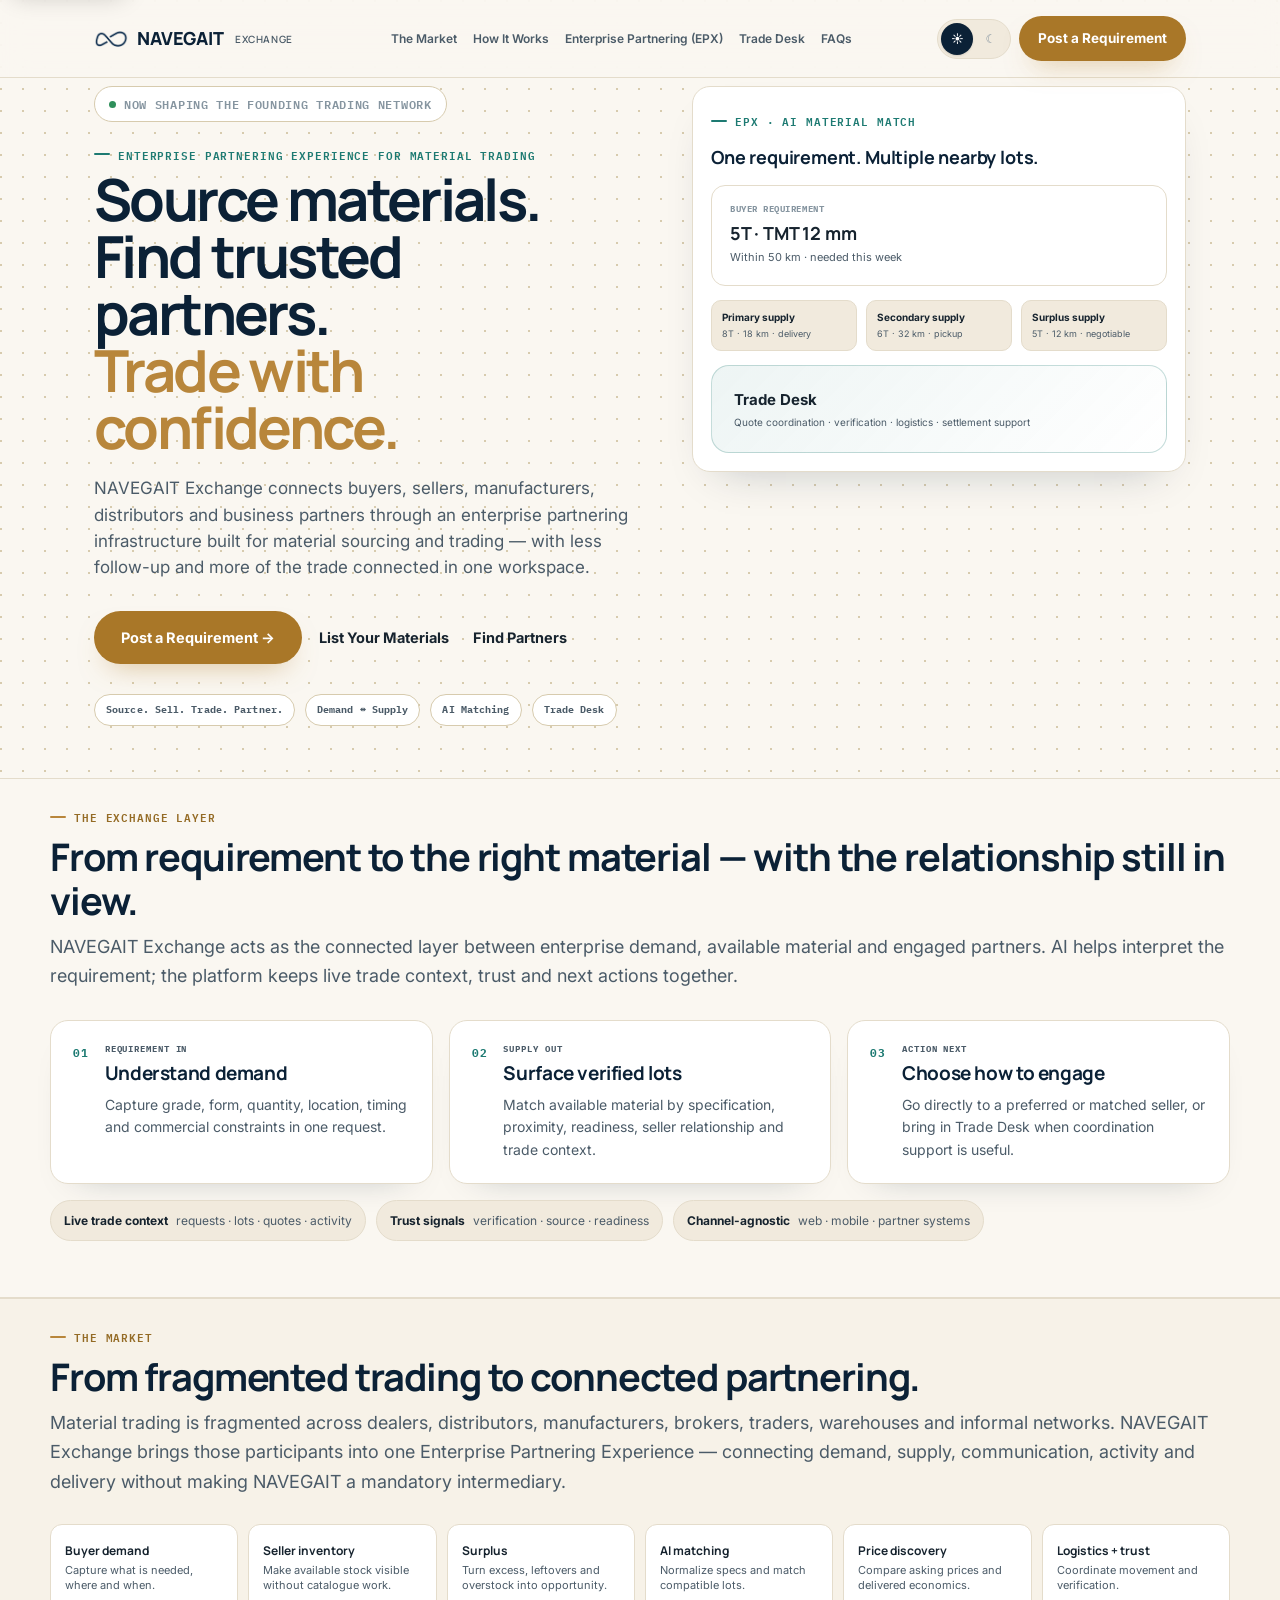
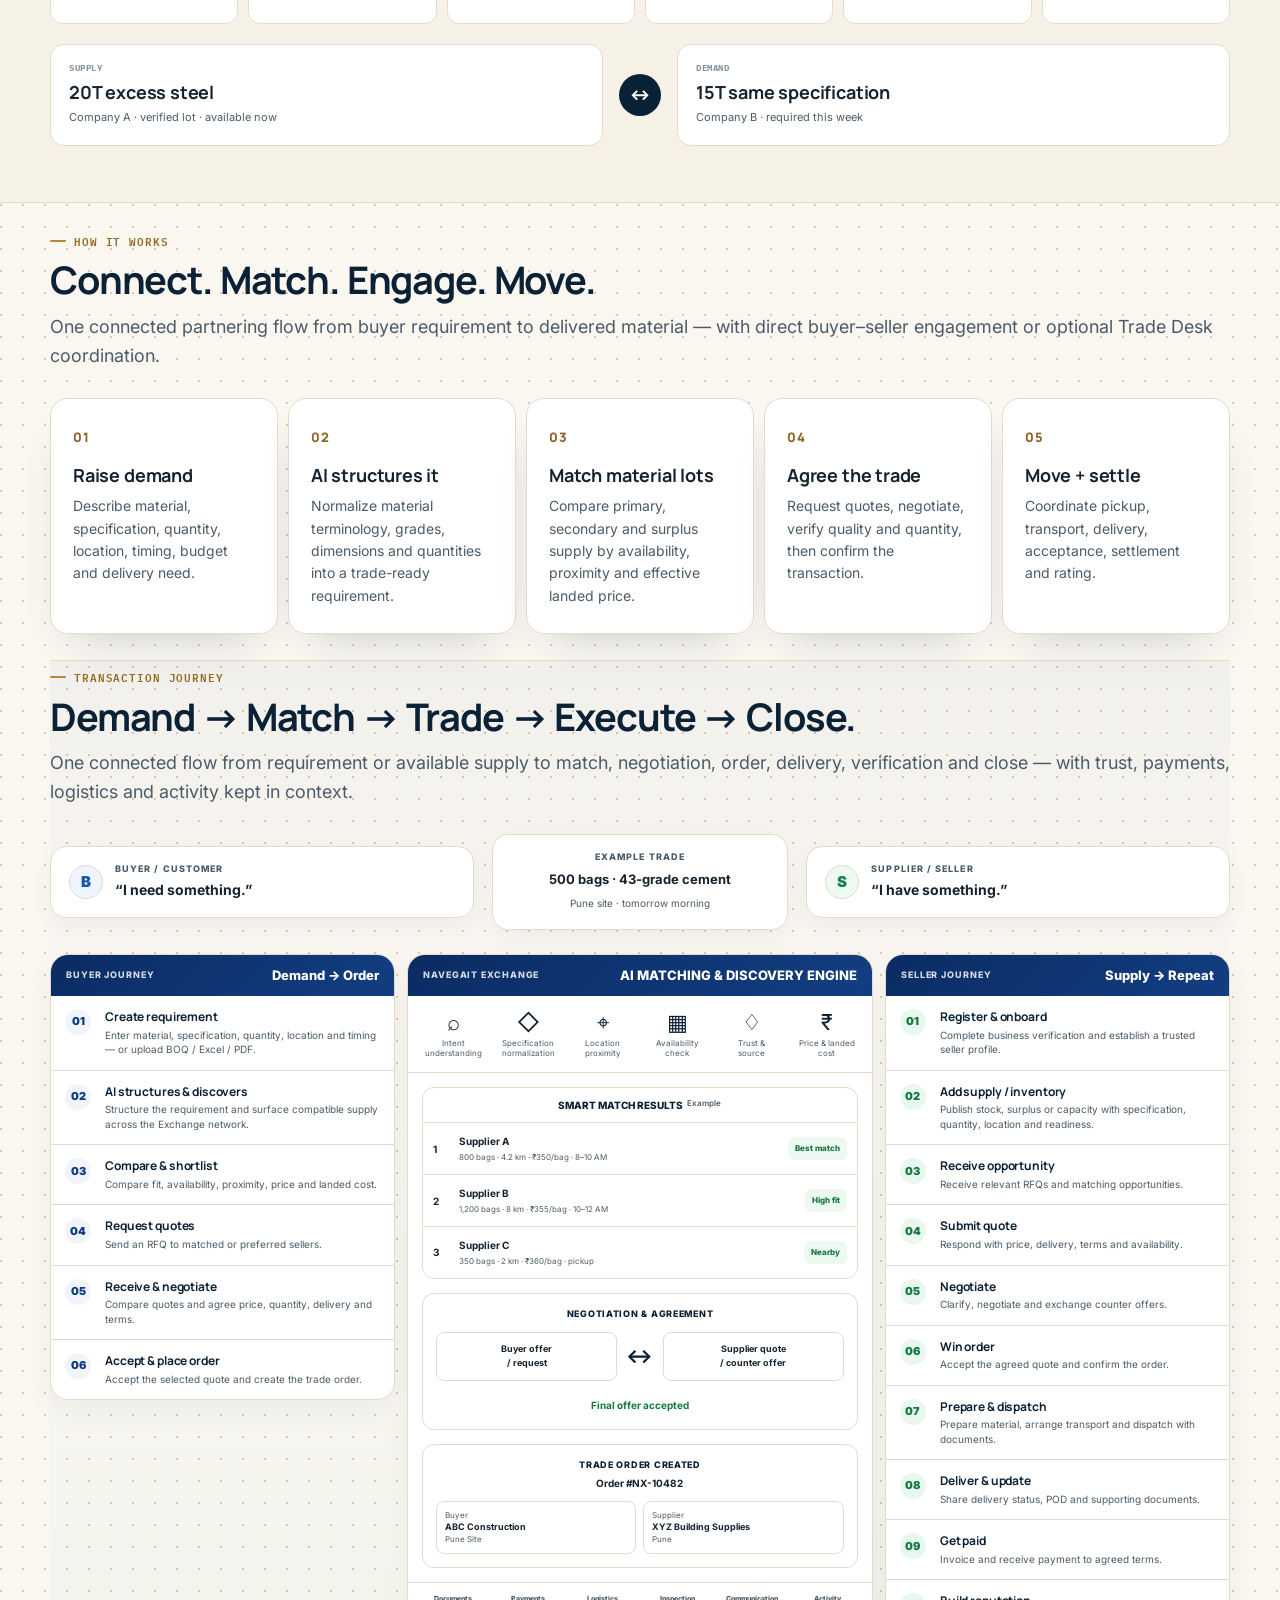
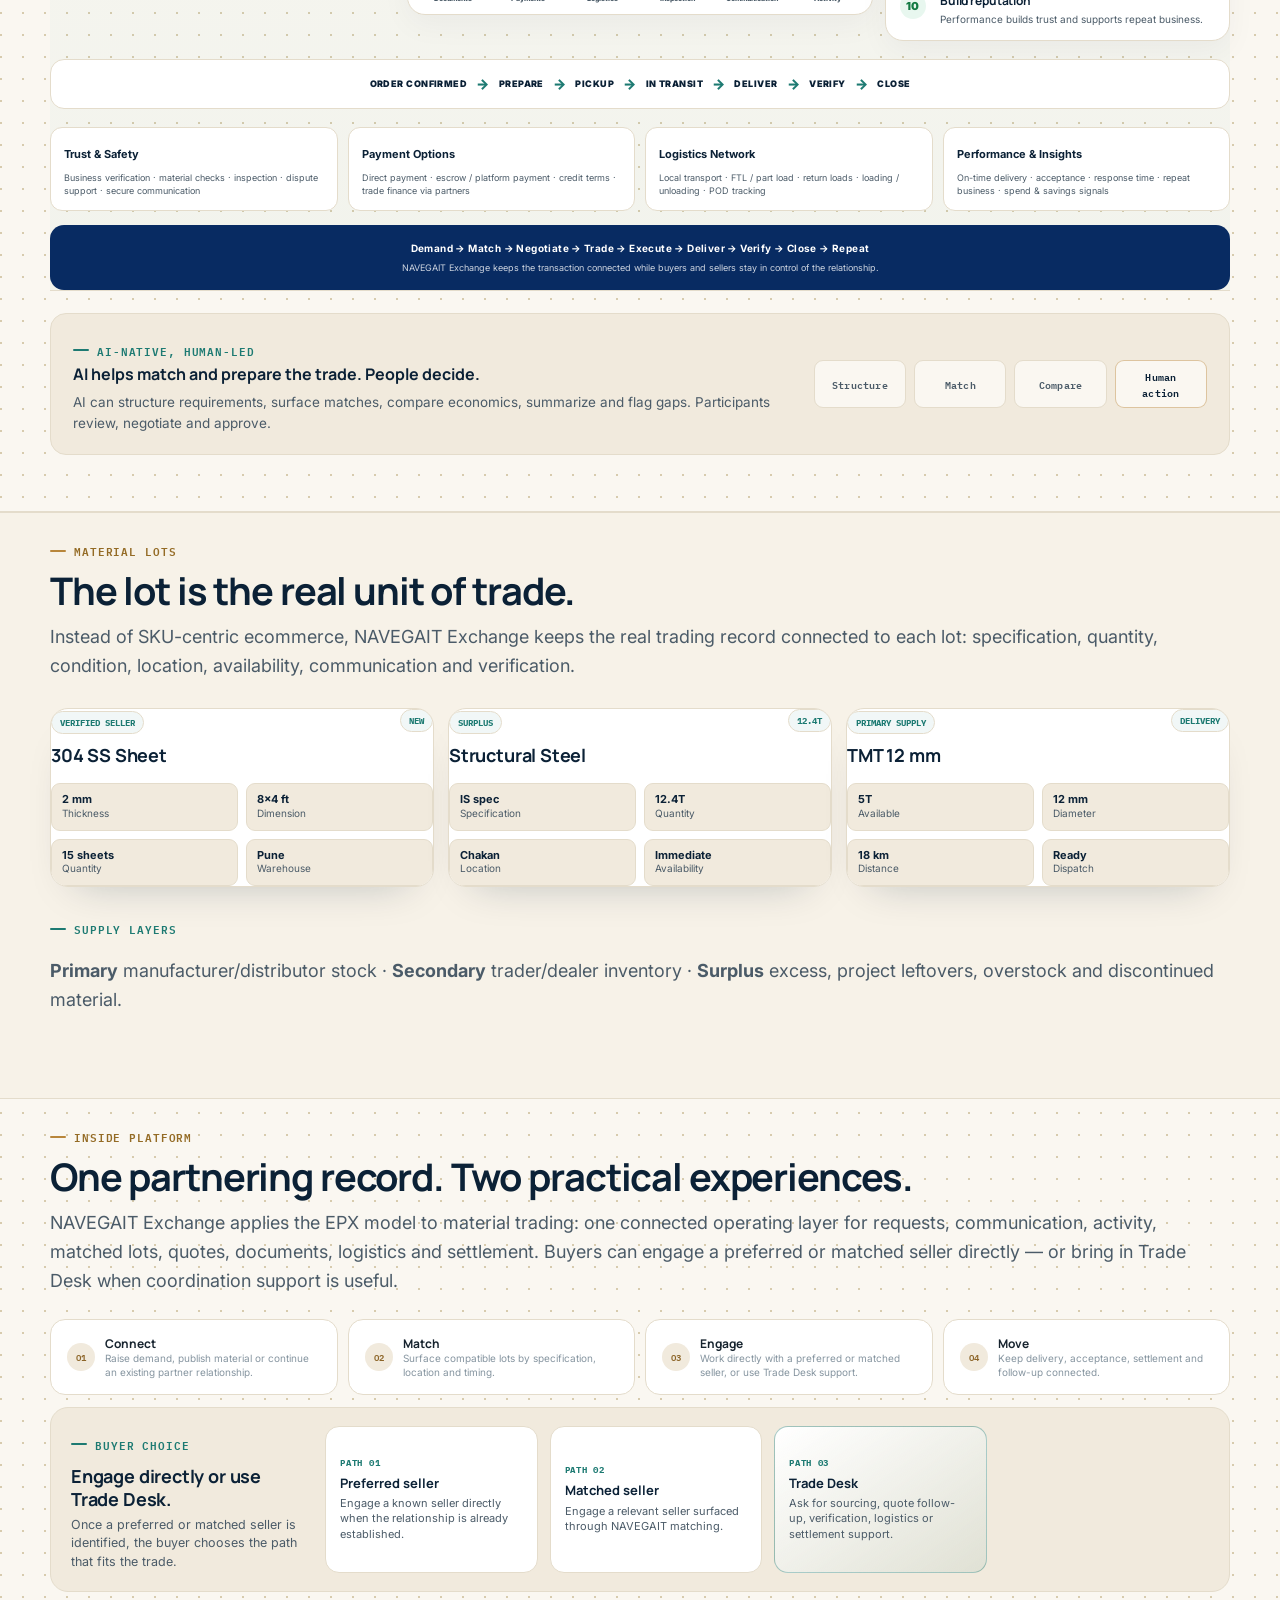
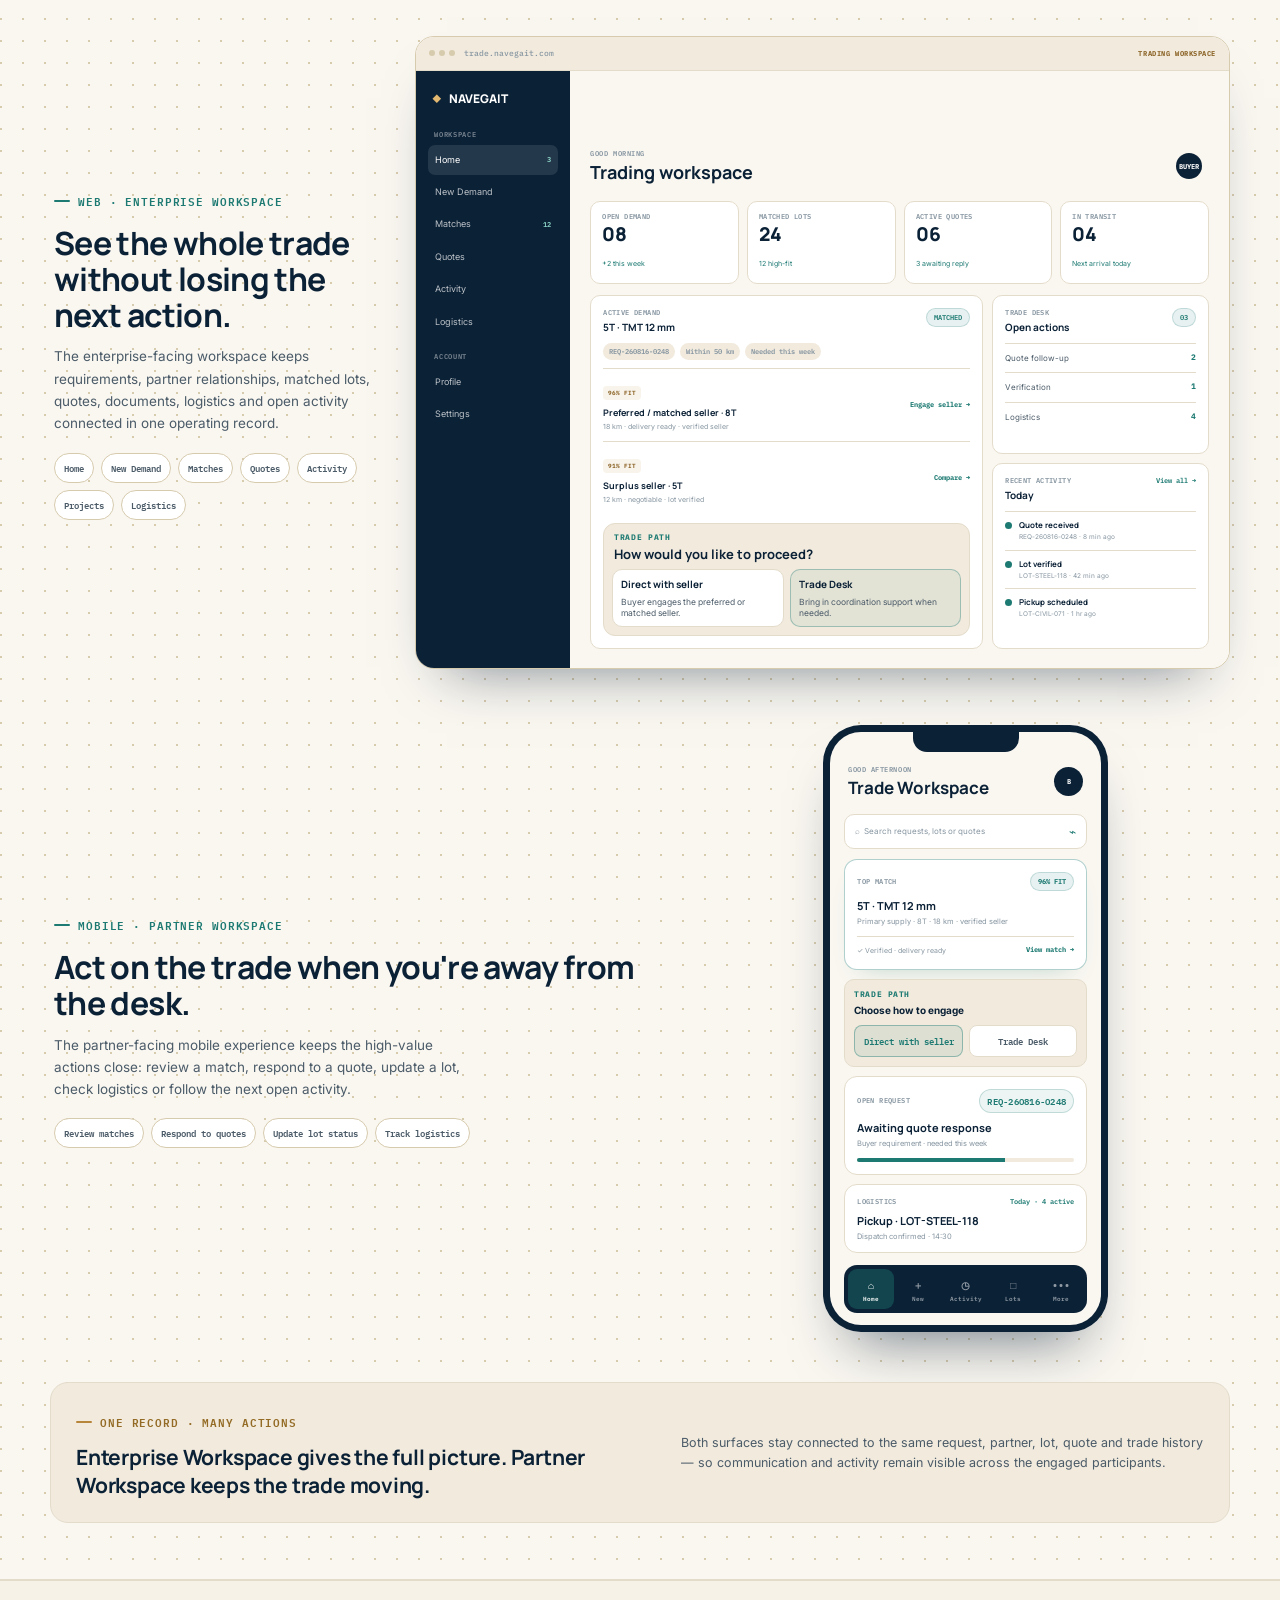
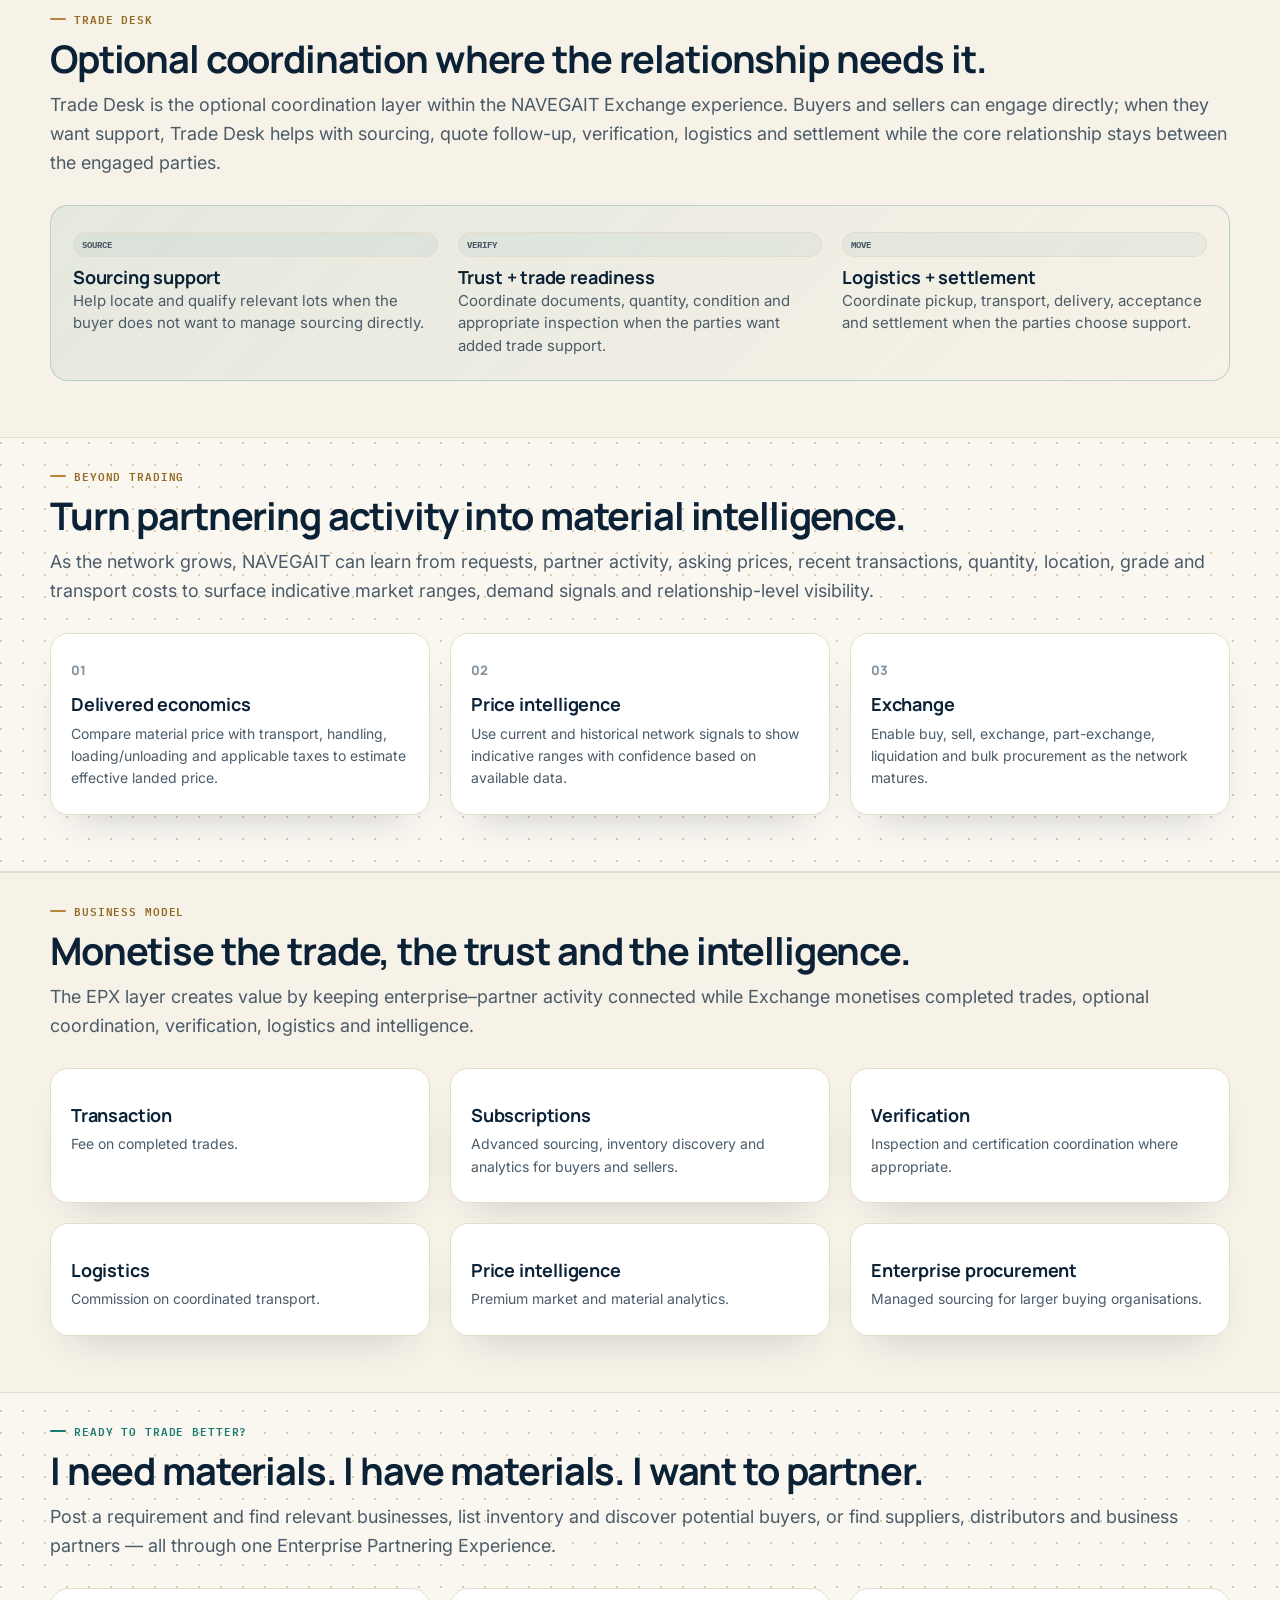
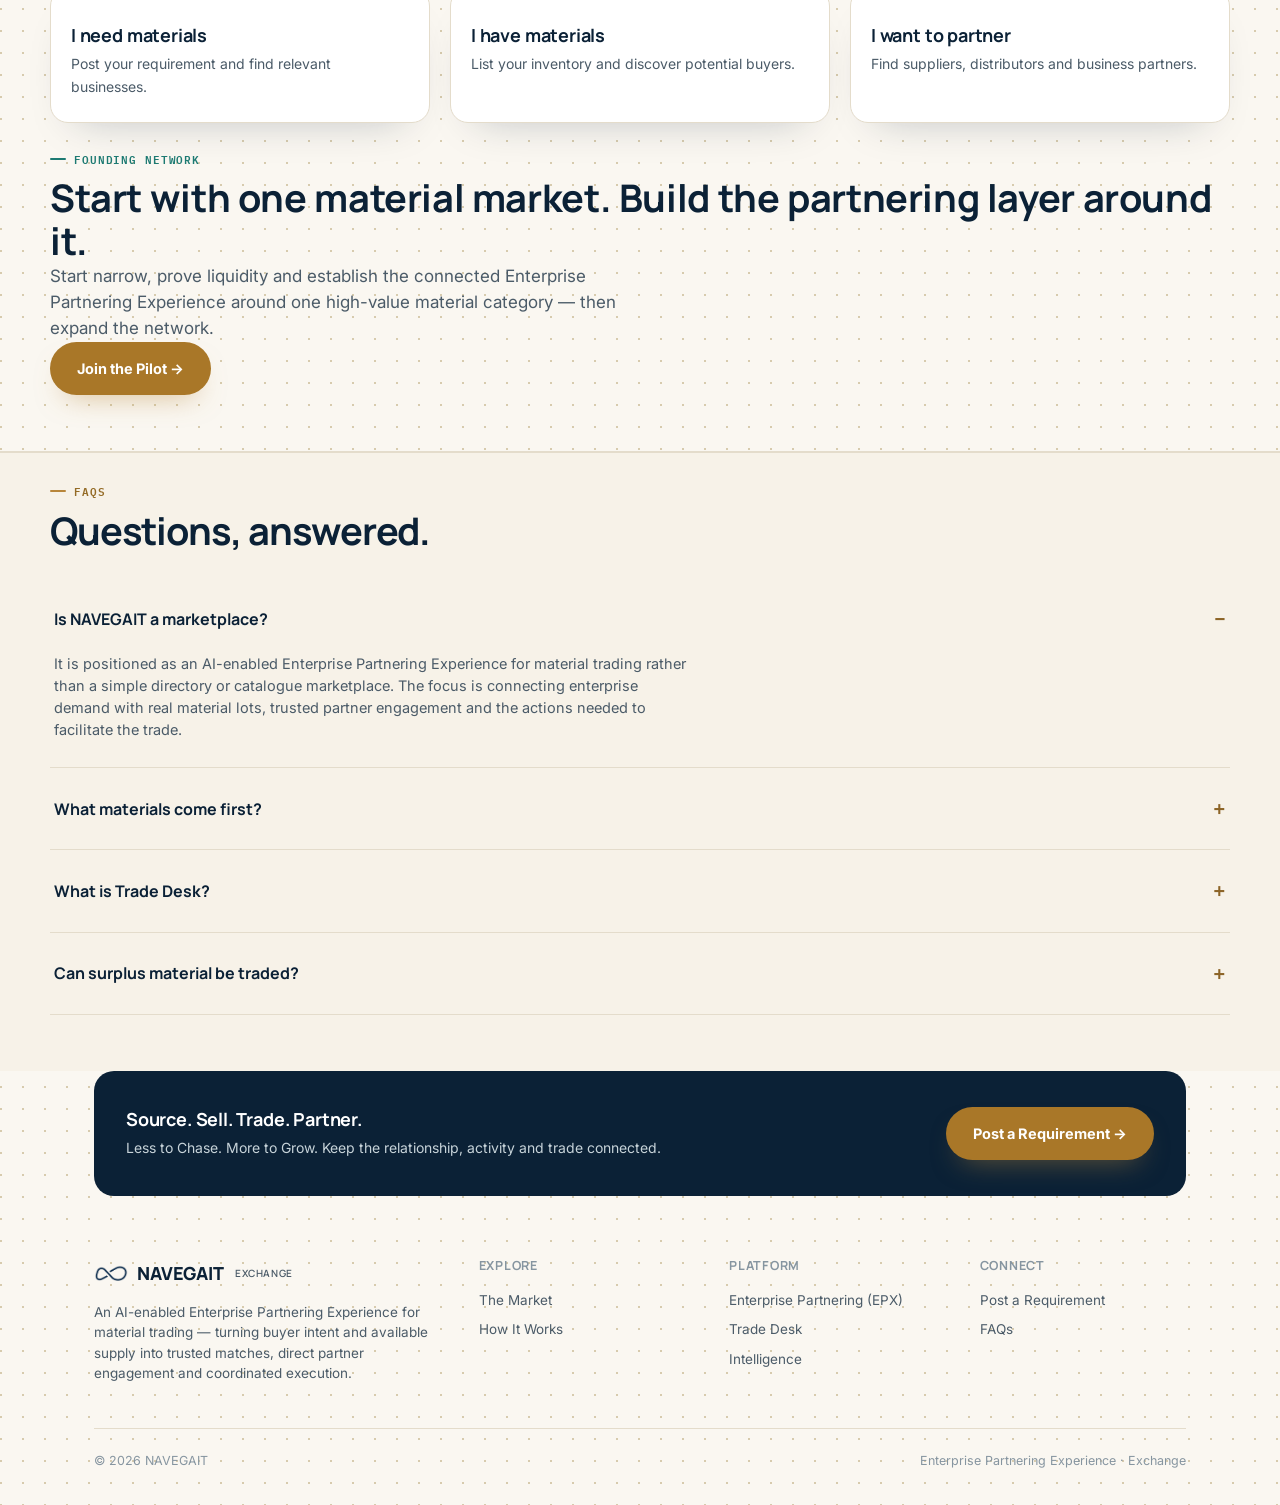
==== commit cf3a8a66: "Update index.html" ====
--- a/index.html
+++ b/index.html
@@ -8,14 +8,14 @@
 <meta name="robots" content="index,follow,max-image-preview:large">
 <meta name="referrer" content="strict-origin-when-cross-origin">
 <meta name="format-detection" content="telephone=no">
-<meta name="description" content="NAVEGAIT is an AI-enabled Enterprise Partnering Experience that helps organisations build and manage trusted relationships with less follow-up. Less to chase. More to grow.">
+<meta name="description" content="NAVEGAIT Exchange is an Enterprise Partnering Experience for material trading — source materials, find trusted business partners and trade with confidence, backed by AI matching and an optional Trade Desk.">
 <meta property="og:type" content="website">
-<meta property="og:title" content="NAVEGAIT — AI-enabled Enterprise Partnering Experience">
-<meta property="og:description" content="Build and manage trusted relationships with one connected operating experience.">
+<meta property="og:title" content="NAVEGAIT Exchange — Enterprise Partnering Experience for Material Trading">
+<meta property="og:description" content="Source materials. Find trusted business partners. Trade with confidence.">
 <meta name="twitter:card" content="summary_large_image">
-<meta name="twitter:title" content="NAVEGAIT — AI-enabled Enterprise Partnering Experience">
-<meta name="twitter:description" content="Build and manage trusted relationships with one connected operating experience.">
-<title>NAVEGAIT · Exchange — Enterprise Partnering Experience</title>
+<meta name="twitter:title" content="NAVEGAIT Exchange — Enterprise Partnering Experience for Material Trading">
+<meta name="twitter:description" content="Source materials. Find trusted business partners. Trade with confidence.">
+<title>NAVEGAIT Exchange — Enterprise Partnering Experience for Material Trading</title>
 <link rel="preconnect" href="https://fonts.googleapis.com">
 <link rel="preconnect" href="https://fonts.gstatic.com" crossorigin>
 <link href="https://fonts.googleapis.com/css2?family=Manrope:wght@500;600;700;800&family=Inter:wght@400;500;600;700&family=IBM+Plex+Mono:wght@500;600&display=swap" rel="stylesheet">
@@ -112,6 +112,11 @@
 .section-head{max-width:600px;margin-bottom:34px}
 
 .btn{display:inline-flex;align-items:center;justify-content:center;gap:9px;font-family:var(--body);font-weight:700;font-size:14.5px;padding:14px 26px;border-radius:999px;cursor:pointer;border:1px solid transparent;transition:transform .15s ease, box-shadow .15s ease, background .15s ease}
+/* Ghost links render as plain text (no fill/border), so they don't need the
+   pill button's wide horizontal padding. Without this, "Find Partners" wraps
+   to its own line below "Post a Requirement" / "List Your Materials" in the
+   hero on ordinary desktop widths, even though there's visually room for it. */
+.btn.ghost{padding-inline:6px}
 .btn:active{transform:translateY(1px)}
 .btn.primary{background:var(--gold);color:#fff;box-shadow:0 14px 28px -14px rgba(184,134,59,.55)}
 .btn.primary:hover{background:var(--gold-ink)}
@@ -155,16 +160,16 @@
 }
 body{overflow-x:hidden}
 
-.nav{height:78px;display:flex;align-items:center;gap:28px}
-.brand{display:flex;align-items:center;gap:10px;font-family:var(--display);font-weight:800;font-size:19px;color:var(--navy);flex:0 0 auto;white-space:nowrap}
-.nav > .links{margin-left:18px}
-.nav > .header-actions{margin-left:auto;flex:0 0 auto}
+.nav{height:78px;display:flex;align-items:center;gap:20px}
+.brand{display:flex;align-items:center;gap:9px;font-family:var(--display);font-weight:800;font-size:19px;color:var(--navy);flex:0 0 auto;white-space:nowrap}
+.nav > .links{margin-left:8px;flex:1 1 auto;justify-content:center}
+.nav > .header-actions{margin-left:8px;flex:0 0 auto}
 [data-theme="dark"] .brand{color:#fff}
 .brand .mark{width:34px;height:34px;object-fit:contain}
 [data-theme="dark"] .brand .mark{filter:invert(1) brightness(1.5)}
 .brand .tag{font-weight:600;color:var(--ink-faint);font-size:11px;letter-spacing:.06em;margin-left:2px}
-.links{display:flex;gap:2px;align-items:center;min-width:0;flex:0 1 auto}
-.links a{font-size:13.5px;font-weight:600;color:var(--ink-soft);padding:9px 13px;border-radius:8px;white-space:nowrap}
+.links{display:flex;gap:0;align-items:center;min-width:0;flex:0 1 auto}
+.links a{font-size:13px;font-weight:600;color:var(--ink-soft);padding:8px 10px;border-radius:8px;white-space:nowrap}
 .links a:hover{color:var(--navy);background:var(--paper-dim)}
 [data-theme="dark"] .links a:hover{color:#fff}
 .header-actions{display:flex;align-items:center;gap:12px}
@@ -227,6 +232,19 @@
 [data-theme="dark"] .mobile-nav a{color:#fff}
 body.menu-open{overflow:hidden;overscroll-behavior:none}
 
+/* Desktop navigation balance */
+@media (min-width:901px) and (max-width:1180px){
+  .nav{gap:12px}
+  .nav > .links{margin-left:2px}
+  .links a{font-size:12.5px;padding-inline:8px}
+  .header-actions{gap:8px}
+  .header-actions .btn{padding-inline:16px}
+  .brand .tag{display:none}
+}
+@media (min-width:1181px){
+  .nav > .links{padding-inline:6px}
+}
+
 /* ============================================================ HERO */
 .hero{padding:34px 0 60px}
 .hero-grid{display:grid;grid-template-columns:1.05fr .95fr;gap:52px;align-items:start}
@@ -234,7 +252,7 @@
 .hero .stamp .dot{width:7px;height:7px;border-radius:50%;background:var(--green)}
 .hero h1 .accent{color:var(--gold)}
 .hero .lead{margin:20px 0 30px}
-.hero-actions{display:flex;gap:14px;flex-wrap:wrap;margin-bottom:30px}
+.hero-actions{display:flex;gap:10px;flex-wrap:wrap;margin-bottom:30px;align-items:center}
 .social-proof{display:flex;align-items:center;gap:14px}
 .avatar-stack{display:flex}
 .avatar-stack span{width:38px;height:38px;border-radius:50%;border:3px solid var(--paper);background:var(--navy);color:#fff;font-size:12px;font-weight:700;display:flex;align-items:center;justify-content:center;margin-left:-10px;font-family:var(--display)}
@@ -2839,8 +2857,12 @@
   .activity-summary{grid-template-columns:repeat(2,1fr)}
 }
 
-/* Desktop header: keep navigation visually separated from the NAVEGAIT brand. */
-@media (min-width:761px) and (max-width:1180px){
+/* Desktop header: keep navigation visually separated from the NAVEGAIT brand.
+   NOTE: the header's inner ".wrap" is capped at var(--max) (1160px) no matter
+   how wide the viewport is, so this compact sizing must apply at ALL desktop
+   widths (>=761px), not just up to 1180px — otherwise the nav links, theme
+   toggle and CTA button overlap on every screen 1180px and wider. */
+@media (min-width:761px){
   .nav{gap:18px}
   .nav > .links{margin-left:22px}
   .links{gap:0}
@@ -3816,27 +3838,28 @@
   <div class="wrap nav">
     <a class="brand" href="#top"><img class="mark" src="[data-uri] mmV2mOfvJkwOuOp3Aty9O+DgQONyh81zDvc0Cvj6p3efpP3tF09J9iA2B5yc9gGFiQx53gdy0GGslDuEiAu5x0KUdtV3bxybmPSnabFWLacJmyRn82DT8mWd5ddpGTZ9/aYJdBY5W5TELoNpZKz63ay6rkN+rWMsrjoO6p+zGjKkd//8v93aJFrWbVKRM6t9q206i0DPZeJcFVNJGlWHOo/1ObnLEG2wwNt/7Be21uhPPWHwNgQFKAWooqOW/6Q5grXEpO19HpzXqnSZFXhdPVc1Qc1Tz7p6b6Lsye82sQIVCZGErb0E50EpQeHwLsflKbGw85q0H3zvL/gvfimjtQ9xq80gDYQrz3O8HdA9uVfRoIXAmvDn9Pxii2KeFeoyK9tZ/Xfa5LhoWee5MJtcHExiMxNoM+raZx19Yxe0elB/L6vI17rv5zl+WQtAtZxl2nTa+fOWVUfax7VOmnzLvlBVcjY514fE9mf3/J0Xc2nQNiVIBIVG4wk3ZW1IAouCNNvIJedGYsBmxcSpitBYkUqqS4/MkR2vjpxdasxWw/3UfkkS3pWGJDL4NIc8o6Uh71lu7jhJ+773/jP/[base64]/BhESACXmjFYTuxPE2JRJGl8MKNjjzxlus7O3N9+z++7v/+Yx3RBm4dd3n48IjT3l322/v4PKxyy6WgeLDWIRq00vg5xhBM7x9NsqZJE9akZVg0z9k8dap+nuwf8/THRbQh1frXLRZn5alcFoucvwx5nke+NWkMm85vun5Z7rxasEXus+75Nsn3pnosuihpwrz9pk7+Vb+rmz+qdXXODdu7/FxeO89z8AodN1Z3ozDGYK0d1q3Umhljxu6vRNOYr2r/Vw4SWFV17xwoZYKWyuiweZLAs8++smrVlsbf/eEHRQm0kggRjxdHSLM5ca+ymG51XqGxCOoe8HmsQnfFhHDx4QrfxgJeUF6hELRy2PSULM35+o5r0p5553VvFewdHNHNQUV7DFKH9QqXe/KBI+tbrPWYSBcLl/XFKK2ipajDuvt23QRdN+kuYvZaBRdl7K5T27gNTFtIzCJWdVqzXcM6x1nTvU4zf3sUThT5lqxtf/ybvyTBZaN+wbSO9tlYFOe8D9A7QYmpsE+INLznZ//11kbl4w8L/Z4jiTUwYvAehSsTYHrm2v9r2qSxLoIzrZx1DaB1mYgWVfc+GCgSIFP4KAzt54IRg1GaSHsOYkMCfHnHAwee+c7rvm/huAfoPfqZBolQkUbHCnS1+go7Jf13k1aqTmBP/r2O/rUuU0zTJDzNz6bpXh4UkgabWdyeF5o0qpueIxbFPObydcvvafc6q+2892hl6G0nwwZHB3uUCrJNPae1aNBmCZiGs4dVKI8PRGi7UB58NkBUuL/g36xG2/[base64]/7yA78kgz7EkQaXg7hKQ1a28dmwbNkVAXZpytwkQn9yqEDOyk5VrltEsNbTimL2kxb9kz5X2/D5j+w2SXv1W677uC0EpaCin2ZkuQUB0QURZbYf2SytU913daaS+6Xfrttscp5YdYKqlgPTTcWrlr9JXJRndlHqCWVdFdrAW3/s57ZS8VYMzp31dV1n31ubiXNZQhFsuGU6C4Uxhq9//aV1VWthPPPqq+BSjIZs0CsaWiHo4W6CQsV/ZkkB0dReVY3iPOUvqx5fRsDt0gp41RV60/1vcgIIRGVE+r04vFiQDAhZmgeDjL32AXlquXrQIu15rh3CFz/y/t2Yfabgme+67rWGpA3KRGQ2Jc9TwGGMQonCN7hwVp/fNBNnHdZh+luXkJ2mKa9+buqn69S0V+u0CwRmmXE2y6S9axq6qranxDxypGrS3cazmtXu51GXac9yF55piSgeacmq1oCdImirDgQRsHYUFSIK3v0z/9vWnkIcgRYhS3uIFI1dbPEsZ1IFNDffLCFT126LtmeTj8uqWLT+s87f1RXu1uBLLVMJB5LhxeIIO1js7e0x6Fn24hY4cHkfn2dcO4RP/sH/tdMN+OR3XPfHJ4GIxnGMw4Zt3ERQCvJKePysvlD327RJbZnxs0nMmoCbfI/mObcJ257QVh3/TfLnIhC0Jvk8DxGdVvam6jf5+7IKgFXrM42cldfe5iOOomYz5qpYG0Fb9gEqSjWhwjq1df8z60GMYzDoY1qj+F2FDLM5hbuangl9Gkadql4zsAymtf0mMFn/XRCAFxlDw/nQsnm2fdOBo9XSQRBZONprk2c9XNbnmace4ZP//[base64]/d5EXtdBkJswa/WvVJknL0Rzjp+jzqwQnQs7bnibk3kwUZsv/v3zvOun//ftz0Yz8I3PdqStQOUpxg4gEshyiA9xhDZwlWaaCMcBwmq5/F5KYV7z+Cb7/DTNRN1vi6JpfDURs01rkee9VtOYrL5X5dtkHqtFtUBNdVmX/Fu2nFWf1WQfm6edq5+brtn0e/l8tjW/NLZZ9ZRh4mrB4cEH+eccKAnWtV5vwP5+wmn3lLi9T2bDvsAr3cSSeOFTHZE8Q6sQ8KS1bsybOImm9j+3zdLr4LG4PEWUxztI3fbIGcDBPiSJorWXIGaUYFa8QvnJfOiLa9Cm4X439c17f5sikKusaja5Qg/18YyklKK6Ygzlj79Einhi0UQCp/de4tve8ORK9TgPfPUbKd0UslwxGAwg7UNkwNkzJLR6xxC88dbVNc5rkbIrGpx1oGqKK3G/3Nt5Y952W+eccPHmFwd+RE2EQNK8C0lhAay14OEbz22nhn/ym/9eTMTQ92zVhcA0bI2gVVdlSoUJaUHyuXbEMTgPRpth3aoY/akYc+5eQnNW4uINnsWw7fur05jtgg/cPP4ndav34L+lipfh6Ogq/UHOrR1PZPvun/jn/hvPn4A2JAePcHps8T0fkj97C96hgq46bKPmXXgV343CvcPLi+Dn9GEqsWlXgKaxP69WZLLMTfq4TNZtVj2q75PnbGqCWhWrEuVttHX12vOUNeu1bfnbiGpTVElZpdpKg8fjPIjR5L7UTMJ3/cR2FDpPPPEYmrBTkNZ6Y+18LpRoVuUDOQubim6zK33kd35NPITVPWcdE8sxNRxb3o9eU7CKWv1+WoFPYhv+ItOE7Hn4sEwrc5q5dZYJt3yVKnUhIo4NgxRe/Nxuk7R3/uQv+jvHwSxp1T7SPsRX7JriS1/PQM5CAl+7luewa2Np2wuEOszb5ycJwK7dxzxYpd6LyIdp1zhv+Tft2ud5ran3fKYaCiQQMO+Dr5cIOGcR8WRZBko1+qduElevKKwDrc/2pUlT9Srzy8YJ2rRJsXx3zhX7cCruHW+6NtPxhtftgwNdJA7VKkKraKy+JfzQe3nzPeS8VtC7gl2dSDfR/sueXxI0kULzLMET8vTE8eKOa9Le9EPX/deed+xfO+DW7QEeE5RjxWZqeIvgUOKH34l34Gwwh5bBA9TI9Tmwyf41S0O2a/16FmYtEKrvi56/K1hl3K56b+smZeexwDwXDOtamAw9SMUvV4zgJOy4kuc5xsRrcjBaDlqBywOJ3OR8vLadBFaawLyi3TZ88xsvrlqdpaF1MG9GkcZT7GhQEskzt1F4LBZGmeG3Nffc1D5NbXXRB+Ci97cp7Fp7zZrE553gRcAYOLnXI47gaF9xepLxtU/tNkl7y4/9tL/bA9NOAtHyPvCvYpNhXKBfIUjK4bEVB2K79HXrTJzrIuDTyj6vfr2sfJh23LTv522TXRlvTfVYRTYvU5d5sMh1V51fto1pTTJcDBQh7qogQs45HB5tYu4eb69/eQ8eN7X+6+r/52binOwgZeW11iG1hYL3/Ny/22KLg01DNEaWZUPtXhWWyqrdqyLK5Oykui5/jCbhuwsCcBWcl4p98u9lJrBV279pIpxFHmaVkWVweNimd9rFKIh1Stuw85q0137fdW9aIa2NdWEPXpv7sC+UdUPJrQgRm967IUmD8YjPRbHOfjfvs5vEvJPmeY3/aWU1EbVdnvyrmLX4Wba8Rcd/3fnblOG7MH94cbgiy2j4guEkGywF4HwOuOCjrgQh+Hy99OLLW6nzH//Wfyg2SbcFSTvrgw7rad//f3v//[base64]/zUZu4jte8giRAXVFpe0fRtP6tiwi1fGOnvOouEcbsojmqN63l/XY27+xsYr0ADsdwEFsDXmWkSYJzjlsHGGMVHNFJaho3r8ZYtBN1L9dNA9NnU9l2rknobl9nex+Hoy7/yZmmfOmaSjHYbTfTtLcznOu0e2z2jWpPaP7zXsv49o7vG3wdxQZ0BwjjjQSfHGGaIdvfeJQHt9g6ppZePxNt/T5Tx5KWVi6p10euNkGhTw7JWnH/f0kOHtU6aLpJ/UVhHGPsPncF31Xo8ePYpIMnNX3Jl1r2vlnjdNlSdKs45t5neZtcxPztn/cgnTceafNP/O0a1G51ySj9Vw5+vu4c0+TM7Oe6TKauVHMkjujeewWxSJzUfM6g2t5gqtQtU37B6ISPtYaSi0wEnPSzUEiWvbcaS8Nu7twdPeE/U6Mc64fsFVjVAaMW+TU22Zhbg3a6AQ/a+DMg9DhLSrCN751Z96mrBwhHZOry7VjJMKYoD1TATUKRi+8Wr9ox78aq5zlMG0AT1upj3s+o2R00uS6iFlmmgly3qSE69I01NYAL0GwiQhWDFYgtpAYDyU89eHt1qQ9+IZbKgmYVpteAVhwaoEIsTGYaLCzKg5F11xz5Fo7NB/WpeGf1/y7LZhm5l6WJF5lTOMJAwSN+LljGRCUsizxQLvdQkzEydmKG7oADGDF4XzBtFyoq5AhZpzWa9pEN67DzVplNjE6gJ16TAQ/cOtfbKzXWsCXefB3qe+5ym4e/hbAI6LBYZnKSbBhKx/FvGaAaYP4fhnI00jQtJXqtMlgVEDO228ntW1Su2ZhHq3NKia4Wv1fr+assSQRtGLY34Wv/Pl2k7RHXn9L0x3IFY5OARuTZw4I5Kxeic7zTFY1bq4CSZvUzxfpo9uEaRqfbbyfaZamae/hfpLvkxfclV+pjCM5lYZPBxaYwrsQsW7ga199/hJaPh5KSP1hp1h/VtVXh1QA80x0o5jWkGnb6miMwq17LTwdn/3gb4kQHJEja7HYyuHMIDKqR60iyXBjX8QsLWONaaSi3n6/YJYpfZqAm3T8rD65yOBZx8SwCg0DAKKVb6RWMY8GiEBrjZMnz3KKHrQS+Ost16Q9+sQt9RaSNiSpDWXW+gU7BENI0GvrmqUjkuMiz3Rl7+IaS2GSHN1WYlZjXvmzrgX4LIK+Lg3nRdo3E40Agf5Pqnj1RFGEqlA4iCy8/ef/1UYG7Bc+FvzVIyvYSIbm7EmmzGWwkmLpi26rb8Y7sBvOZ/LgAwnqQgkJayuzlQYCOdypfONzHhcx8V5jdVj1yqXGOAGzXZN6ow1qUR+BN9VH6exElMUxWsJDN+AT//N9W905v/TVEjVQKCCQl47SV896iqloO97F5WObJuBVa/CusibwGvNBx7kr9P3QwoIsz3NUg1WrLODiiXaWx/5e0OoZI6iG9D/r7J9m2smnqWZHGeOosJxFzlRDGoukFXP3dMm7WAKxhbIsSOKBQzICztXtN0PdxwuIBJ+0ebCIkFkXydhmXERDVh93Eaxq4qrPM2uCWv8k49Ha0VYlaM/UhvBGVVBHpyN43yPPlEcetHzs8Ne3toO982fepZ9/qkteBNcz9RI+9f0w8E0xEJyJx7zPZd7zNhGDq27CXKT907Zv6z2Pa9Ok/jjruPsFiywghJD7LJC0YN585ulLaOQEqAaXKGvAF+UgqKG/fb4goXlhmidqPrRZKtlZRG3WC+hPcMA3vrG5J+590JZFseBcyAyMGUS3OB0wfK380KAeYPNFek3CPD5U9wMmCd9JauPzvgyTzcPTnvG8E/i63s88BG86RrW6VeSvWGoKc3Z2SiuNiWyB+IysW/CaV7SXave68c6f/UW9fcdTOBBrUTF473FOcc7NjAxehJjdr5q3VWHTGrxNY9oCc9pzuJ/kO0yO0h2SYc3HoYOvyMaoF7wLi7Y3/uPNRaWXIeNHeH9muNbpOvr7XCbOadqxcQ9+li22r0GTUM/qne/+9xt54B/6zfdWOTQcyCBSpG4jNFbpVDaXFWHWy7xfBvAs4Vb/e9xxF1lVLzp5eH8+jcoqVvOrHMx1K0TCP8Iiw4I1tFotFCWNE0QLbuzG5Gfw/JbX7fyef/AzercHzgheIpzGIYetcyFxpRYI5chRoXbnMHE9/+mXlap9Sq8wkbjqGrZ7BZMWl5MWd/cjxi2QQzCeqQIFNOR/r+QYCGWmtJJ2KO3kQTfoD/W5jx1KBGiVly2K2qw7lWw/fn2000xapZ77dxUi29dg1Kt4HS6X1D8vSukrIUuE3WBffdlLdvEO4jjkM0mrvEsKtDoJqooVg8HQ9D0TqV6KjJD+FQr6cZrMcb/Nq0WY1Lb6HU0iIRe5p3kE0Dgt2LjjR6s51JilnV2mbU2My1m0ivc8aeW1iDAXNVW9OvqLiJCbD6pYIxSLqMGIsNNOcF5pJ4I4+PanD+WR121vjrRX/+At/eQHD+XFD8PJsXCwlyCuoChOabViXF5i4wOQIFdUXeV6MNAoegY+IoMcS9U/vGBkuFzbKMZpZqeNpWm/XeQ9zzLvz8qzOGuFP2v7rL4+y6Qz65zzaMGXwaznP0seLGMmn+ec0/rBKuTvIs9/HZguvwVDhABKgZcSqjKKBhPGq8YUmYJT2qnwlaeztbZ3Gh7cAy0Ksu5ddm48iCtLqAIJa77TxEWJeXO/iZJpHS+uOSmLCMZE5Jt73uztgqprPEgd+vTbS+hK9ecimEfAbwIXJTr3G9b1LJY9r6hBtEreKkHUQVMAD8ydIlIVIS+BEqPwjS0vCfWGH72l374DO3vCnTsZTqHVapOfnWJjG4ipp5HRuyIsoyO1ekZ9clZ/bwjzLLLmPc88PlDXGMaq5rdJbj6rMPGuaiG4SX++SdcI17eglassIYWVp8Q3wgDiWIiNwXvFWvi+H//5jXVuCxgp2NntUOYONDr3LFf9XKeyjXn9qOrvSaapUcZekzNjhKOTC7d9JZg0oFY9gEf/XhUWWc1vI5b1YVm3D8xl+5Bc9JzTBeGEc6onBr7yqe0maX//7bf0zikQJdgomDqT9i54W/mQgqqAl6AtxBKScVhEbUXODEpEMBrYsOqaI/P0OsZsjVX0oVk+UNeYjFWM30ny5iLPf90ye1Om78nX9A1tv1RVesIiU70PC6/qsMgmdDeozPno+/+jeA0uFkmUUBQFxpiJLgWres5mlZPZPAjkrMpnZOH27eNLue44ZD2QNRu1L+P5roKkrWpFfz/gMgTpIvtOMq1N2wbBGugdpAJPb7km7TVvuaUmCQbdsoxBWhS5Ij5ow2plmFQOLAMPUgPYvmOL9p9H8E+46KicVwBfZPxf5JhJPlD3O9YtfyeNs0Un6MuUuZvqF+MXEr5yTxDAomoQL8HPy+fgHd2sIEnhRW/anDvGy1/6AHleUhQFTh0msohM9gFdFZb2cJvGGof9jALbRA2CxUgEAm951z/byEP/xP/9G1K61fkUbRoX1f6N026O23aN9WAdGrpp/kxDggRPS6B33EPz7SdpL/u+W3rShaI0nBw7MC3AYBTE68Dc6wWcRZ1BVAaJymt3PYLf2WWWbrvGvYlJpsN5x++6NaCTrAqbIvDnFhJSB+sYxFmMGtR5cCXel/R6ZyGCe8NDLo1BvEfEkvVy0jTGX0IG17EEbVEmOE29Nzzhjx63aHNXh4ceaBGNuf5laLxWybRXoT27iHPw/Yx1PJtV+puMO3fTKbqpmj87PmG/lVKe9UiBv/3IdpO0l775lsYtEBujanAa/EgR34+4rrVpqnpORaYEZZrOqT1bhyxYx6p7nEPyOkx4q3Yh2ARWrelYtdZknKl0Vc9/1e9tUl+epcEXETCKFx+qoaghRPtIsGqqR30BQKuT8uWvbNC+CRQ5JHFMJ22FyH5m+2+v4jmbpZ2UqX08LGARUUJ+sEHOsFEEdeZ6w1NnIU0gZAFuRKAu6UMwC+tyJrzKfmiLDu5VHz/v+Udxmf6E82DWvY6bwA3C3v4usRVuHLR4+hvf5uYBfOGjv7vVHeeh1weSdvvIU3qlVI9Txan2V32Vzn7s8b7/31xuaMD8UX+TjrsIFvHBHMWqScNVxbpJ5DT/s4sSqFVikvLkMvvH9GsFrgCVQ4IajIasCaqKGgELb/wnmwsOeOojh1JW5Z2iKMHaOETMj1aCZPXzgqlPuhSm+LmMonmpTeY0EQVfFmO3NdXAK7veGNPvtuFaqE/GJp7LKjUgE8/tPUXew5UlL3nxI5weHXNz3/CJP/[base64]/K5jx7Kd79te/Okff7vCr7z1TG9U0/LWLq9Lgd7u4AD5ynLnChKAFuZNj2qPnyjeHyV43AY0/w5VzEBz3OOeWVO3T9G+80k09K815zmm1pvb/bPUTP6vGNldPxPezaLuNyMO//ovU27r0WuOe4a4118zmthV0GuL2JBuchcNO+1F5G/qooVS1E4ImMxAkXuUEKS6t2DPW48sTkZ9Gf//delewZ7HcjzIFPanZD826kL9zqmdRfhDOPeydrtjPVFvScECAgYiVCFow3l2PjY4X8SIdTTgvPFTscN6Kvsc3GN9eMq9g8VUCOhNJQRMEJkILZCHBlaMXzwd967tcvtH3r3u/WLX+vS2UvoOmF3f5c7R8d0u12IhCi2QWMmJSKu735Rebn0v686xvW7y+yL8xKzacde4/6EFUvpS6wYrEDvrCTZSUh39lBp8fzRJkujwyMPtEktGA+xNaRpWtUgma64WRVWQNAExgq6qqyKVGWdGhmFjQmE7fv+yb/YyOh8/JGbQWVpZ6t7R8nZVXOSXdZHa9n7XLeP2KYxjczPqynZ6POpMlEMQt0NVgyREZIIvus1u+tvwxL4gZ/6Rf32HYhTwzeePWF3f4+sdCGPUl32qfaJ7RtCAzm7VwjaNIz2x3n65zgN0jit+Kjm6KIa7yY2KRMu6me4yLlH/952rFs+OfUhJ6qFkPbGoR5KB0k75lVv+9mNPqz9PTCi5D2HEYhM4Dte/YWT1i+CtV9hWN0uuM1ZNfvY2wHnggZtEaFylYjZvLiIAIf5/dU2TkBmYN77n/ZMlukXqyLQi76/GrW7vHrpf8QrEYpRODt2fPWvtjuy8++9/ZYedeHg5i5HZ8re/gHOE3KeBS/bsKNISPGDqehZXWXh6mJcHx23bd5zzSP/xl1/WVeOJrZBLmyLfFoWy8qHdULUUGYlEQZVh3OO9m7KnaMzzjLobZgr/MUH/otYwJUZrsipCxwEN1dhUN93fbg06RQ6PJSlRwfBVhuBAGXRI4oMtf/ZJJ+NWZPy/Yh7QXDNi3v9PYtIX8Q0s/FbVRI8Bx1Ldtrb+hxp3/mDtzRXkEQ46XlKJ5x7bWqoqwpAzFAUwRXHshqaTfXxSePrsgnSOu9/0ybobYa1MVS1rpUQtOc8tHbgRd+7Wf/XF73ogKybYXxBZIM//QAGdwmBRpdG0OoO2Td1bvDRK6DqECOYBZ2sV42romG6XzHP/W/T+xrFtNWzr+KQ6kWKFcGKIRZDLBCJR/NTHj5okWcFX9vyklCv/N5b6j2kLYNDcE6rBa5U5Cw49IqXKrkt4GXqM7oKWIYAzFqAznI0n2UCnRfbRhBXef5J17oq/WudSOKE7tkZ1gSXo5OzE3b3O5QbzPBQI41AfU4cGZI4wogyoC+6uUS1y2PQ8EGQgO9rzWoftE0ishaqKIx5ol1Gf9vWCXkUq1Jxr9M/4ypg2kp/9N9Xp394lOCnJRLGZTD7gxiDNR7cGXn2AnupcHzniK9vuSbt5W+6paWDNI0wNg4/1u+tmfTMscla6ZeGiywAR/t5k4SNyoFR95Bx/mvzYpsIy6rH71UlZus1kQqileYexVilLEuiBB59w2a1Z5/8w98WFOLIYIzQF5CAV3CXQM5gJQRNqdVh55M+VkWKVfG+BFHEeLBsjCF/8Df/D7GE8HR1V8uJ9Spim30gloVIEDCiY3wZ+x8Z/sjwOBl+Hu5Sn49oKP4bqo1XDvQhTqC+Kdq7u3RPz/Au59EH9jm76/jSx7ebpD3+hltaePAS4ahNKA4oUW3wtf7j9Qt8akwKjrpcrFpDc1E/ytHrr0JOXsvaq4bx46WWd1oJmIH8U9R72q0o/EtjonSXfLOBmwC8+JEY75Qoiqp+HRziRCoroGqVome9RsixedAm4fzg9f2Ej0rUF1eeUBcPBPGBIccR5MUxhTpik3Car6T9C+PxRw4QwNrgIKze9OXsOJX+ulZR47Y1hdukFeqqMU64jtvebMO8wQH1/tOwzIp70jVn/da87mgk2iTtwVj4EB1Y7Uk9WL2GcpAQSJqR8FtZeqLIYGRADizK6ekpO3sdQCmr5Mm9PGOns4MnkChrIkpX4ooSYyBNU46Ojthp7470lyovVXWNQfvr9+uH7tFKVO0j4Ra0vzuIAY24+cCjeBfubidydFqWr/3Jobz0B7c3R9ojr7+l3/iLQ+mkwtFJlyT2xIklzzyt1j41L7VahEUjEJ5Boz+Iht8IEVvCwEzar+tpwkObpnVq/nv072XH9Kw8efOY52fJpdHzTNp/3H1NG0+TxtasfWY9v3llzjRCWf8+Lk/kpDZPM/NOm1cWfbaTzjWOrF/k+S3Szn4eQeOpB4ZW3lmKIBLhVDBqQsVNBRXBCgge788QEUqfcNpT2rsRD71u83LFKpRlgUkNJAmI7T/TSAyRJEAdMDD5PLPm1FnP3yyv4RheWQ7YcVVby9EvVizGgQ11rDZF0FppYOs4+o29Oiapa6way0yQWitRmhqxc+evuI5AEhssUBY5zjmMgTzP2dnd5YUX7nBy0sNGCYVGtDt7HJ8VnPVyjI3Iypw4ilF1xHHM7du32d/fn2Gen/R7c8PIKrC6n8BDDM4bhLjKY6gYzemdnHBjFz75e/95qwfMi990S7MSOrt7SJxQlCWtVsrp2XGlSfMgNWGtZIEaZKiGi29860CYzYlxcmWbNMfzLkjmIVazsI3PYZrcX2Y+mHXspDl2ksvE6LHjzjfruFVi8rmbfKAuqDZYsNbfrtpurKcoMrKeI+1EHJ+trclz4+8+cigRwbyp2uz3CkYQo32puW4BeAlpNgZ/95k+cHLcW/elx6LVMnj1/WCFbfAhGqc5Gx1w01ZWywYZzLNqWxTbbMKc1q5F79mLwYtBMVXwSXWeMPcTG8ApPs8RHwp6p3EEruT05IikFXPSPWX/5gO0d3e5ewyFM3QLyH2CbaWcFQ4VOMvPaHdaHB8fs7ezjy9r14KQHR+jqIRPfzWrVfb8JQV4ngdSubsb8qJ573npi2/wV3+03ebOx954S2+fOLwmYFIUgzERvnTE1oCziFpwFjQCwr8NMUYjBFvlO2qKSp3bwjnpOW/L+BhHFCbJj4vIxHHn2nYXh1E5fFEFxjRZPO1c88jxWe24jPlL5LzLxmDBFz7h/37wURD1iAbrm3oBkxCnKcbCK96yee3ZjQPo9TR4efgRudk3t1UGhyUVXLPm6kuP4qzxllu/sJEXEdtgaipHohQ2pUGbx7wwCato77LkbJs0j7MGxiKDZq7rSTB+OQRHP01O5c/lES0o8x6RVZI4Qoucs+O7+LwgSWN2d3cp8GTAnRPHC0eQ7MG3noPHv/eWvuIHf1ofeeKW2tjSKx1iwuKi3W4TRTFltniioEUJ/DhTcKvVotfrcXrU5fEH4BMf3G6S9sof/Fk9PlOyzHJyViJY0tTS6+UEN4fg7iBqGubLymSt9Tq5/lTMWxxDts4ZmDRBbxPGkfhJ7bzoWNq2ex7ForJs0cm4PmbSuSa1ZRbBm3Tcsph9f80xUI+VOuus9DVQ/YAcLcA78C4EDtoU5y02Eb797MqafWF8/AO/LeKh1z0d3HeDpDWf7Lq6cvOZm1VoYKbxPAluHXjv+59NS/OiKMKDH1eOfgsxy4696mtc5NzbQtJqjAqVRUnbXP1fQ7Hc2vsiHBh+Mb7AqMeqx2c9wGMjQ2QsvnSUWcHdu8ccnXXZ6ezQ3rM8dwyPPnFL3/QTw6vIR5+4pWmrTSnCSS9DxFJmjjhO+20dIFTvGHXWrcscja5wZ6H2wQmkMKIoCrz3tFot2 mmEKTwvfgD+/AO/sV0dYASveuu71EsCtChLJS9KkrhOVFtNLMog6MODqCBqER9VPrUBKi58TMm6E1Ve4/KwbTLs6qA5BsKiRkY/BK2Z4EFL0DLIXokoJSZz8N0/unnt2UtfHJP1go+67feHYTkZZIQia2Boo3PRCjRok05RO54xoJ1qgkpzwyjLcmUr2lkqzkVUoJvyV9lmE+dFFxCzVM3zErjp1z93VvAuCCEU1GPimKKXkZ/2QBKSdAebdoiSlM7eAa3OHk998w6PPXFL3/zjkwXU57/ybaxNabf36GUFpXrEnndCbn6vwlRvjCHLMlSHHY6NMbRSSzvyuLNjXvPSFh/69V/Z/OCegq987RgbCyZKKXJHFIUFWv+2JrZeGCS4rTFEy2fisn2ELoJZsucibV6ndmcVmDZGLtrWaWbNaeed9vwnvYtNzBnD1x0hZ/1PrZUeaM+kMWaUoEE7y5WkFfGVrx+vtc3zIqrK9+6021VqMJnmzLv09WaNqRUECUzDwFej2ZBNrznrBx/q9Z339bpMH4lxg3aWKnySP8dF3t8qydmsdl8G5rnveU0M88JUSTRMXe9R/SA6wHtsnBInHcoC7p5m9HIogDtn8NgTt/QH//HsmrQ//FP/Vr/0zRNOetDZ7QQfytqZv/YDESGknx18+gXCzwnxgflhFlQ1pOMA4jgmSRLKsqTIc/Ale60Yl8FrX7m36KO7VLz93f9Mv/ilk5DOyBic1lpFPS9rm6rR2uTZ1KIBOock26SP0DyY5SO2jAvG6LmmXXOb0GzbrAXiPLJm2mJ8nuc/rf9Meo6rmr9m3l8tf2guV+r0Q6aa/v3A70yrKE9VvArdQrnbhR/4qX+2ce3Z5//4UFwGVsBGFbGsn21dhcQH37Q60/VqLJDn0TdxLndLcx5etdOYCBGzNtvtImgOrsskZNdYLZZd0S9z7uBt4bAEU6ZRjzQklQKugKI0nOWezEO636IHPPD6W/rKBdNU/OA//iW1MZxmELdSCldUDrpN7c40d4PFBUav16PVahHHMVmW9YNrvPfEUQxZjuv2SJOwZv7in263P9pb3/1L+sxzJWknJvcanp9RVEqQEkzIl9aP8jiHZuzWbPm3bh+hZXGZ2pdtfg7L4CLPbF7t17z9Z1UWoXGYfJ6mG0U1Fqa4ZfZHU2VJc2qJOxGvevPmTZsAD92EPFOkzhxibeWjVe2wAZ4gfsmU/sGmbEJhYoJ/BvjKZ8MgLtxg4c7Iy5xCoN2+wUNPbOalPP/koeSnXbQs2NvfD1q0EQ1fE/O+jHErIKgS4s6hqh6HZTRg9e8h39tsNNu87LMYh3mE8bjntIgQH6fBG30v85x/9LeiCLnJoijq/9sYQxQZ0ODwGg6sBrQqlEpRQqGW3AkmNjgL3/F9y/f7Z588FF8o6jPiOORDu3njgCzPiAyBOOEpXUlkQ5uFuh/WpKJ+VsNVP+Yxy/[base64]/irPxskSGzQSbgogE4nQJ9abWvWqc5s+wTcJpUXPJqtt/UWKsGrJJW2v7vydJgrUW71xYfGQhGhARuidnnJ2VFCScFYJaS2vf8OI339JVkDOAh5+4pRoJ3sSUDm7eOOD0LCNN0r7Z8oXbd4hsFELZxyRSXQUUEwSUibGRgDhc6Uhi+OSHt1uT9uq33dLMg01iSoRunoFRTrvHxLElaaecHt/ur6AHrrQ1IZNNlhO+xn2IbbPyjPOQOFc+TRUvVaofkZDQ3iQcHeUcbAk5A9jpACUUuaPTSZDY4Kuk4eeqv1yiZFsdW9KRf5wzDxhERpNAbg5RFDGqPVzLJDaHD8aslcsszCIbs3zUJq3SVoFJKvt5fSxWcf15zz/pPfQJ/cjKtSxLKBxxu4OWSpFDe3cf22rTKyHdj/ncl27z8BqE0GOvu6VxbDnrlShQOshLiOKEO8dn3Lx5Ez/lqk3n3fp+6vtdBCoRGMEkKWliQQqKLOeRG/CZj203SXvx62/pSQbeJDhJ6BaOVnsHJw7vC5J2Uj0oGmYOGJC0+bBKB/RFsW2T+jXOY1V9YdsW5Ugo62iMVAtaKMogp9LODl/5RrHpFgLwpY8dSp2fzZVZf2jXfrf1Yky5XHIGa9eg9Uu/A4OOOG3iWDdKF/xnBjW2hknKqF/aKrEpbdo0LOsEPO81Jj3PdfvozHv+Se9/HMGsvwVLUYLLQOKU0kfcPQMieObI8/DrbumP/sK/XFtvf/iJW7q3F/P88z067ZTj41NUYX9vt69JC8EAkwnxMkJdJVRX9wplJcySWCjzLq5Q9lL4yl9uN0l7+ZtuqbXC8bGj075B5pTCKd2sRxwnA2IGQ3+HIs+zX+1o8M+4YKBNYOsm8wtiXU7al4VJJsbRQIVpx21yATANKh5wlL4AEfLSkRWesgQEvu/H370VK4f9Pch6JVEspKnF5T20zIlbcaX1CxUQvAAqg8TgeMbVT5423y2K5QmaNp1mx6Ap1KSOfFn6qhdGWYLXcuLAGPfvy8AifhXTsA0D86pj1Idn1J+wzgUWJQmOlLPCcvcUTBtygYeeuKVv/Ic/cymd6DOf/TY3b7S4e6fgYH+HrIDCBfKUFbXwaEab1YLFD/mfNTF//wsrZKee3OXkriA2lr00JTWe3Rg6EfzdR7ebpD36xC29+UDQet49Kmgl+8RJa7CQrDVo2vfcQ3EL5XPcFmK2Dde/xmSMW0DNs22riKnQJzDBFzanVIfYGBOnRCk8/v3bYdr8wh//rgghgX0SC0krBgg1dhvkDBj6Gy5Hm7Z+h7D65rZEzV43ozZdXSZmRdqM+/ei56x/u8hAXdfgntaeeU2Ny1570fOPaldHnXKdczgfBnK6K9g0ELNX/sDlCp4ffs+/1a9+9YgHH4wxJuTxybISIVTMaJKzRVZ18+yrAqV6vFXiNAnPxkFqIxLAuBJ3lvHgPvztR7afpNkIHrh5gMNibYtuL+R/69s3qviPjZoAFsS1ifPewDzzwmWTs1F/M+n/r4ZSuAwxhtJ74jgiSeG55y+tiTPx4E1D1stopRbvClCPMSGCsyxDpZZmzAMsmgFxOVwaQbvMS07CB3/9P4i1QRMysC8PsA5BNo6cTPIBu2hbpg3MWSaA0cif5t+reB6j7ZrXFLGqiWXR84/+3kwrUZYh+7W1Fuccx8en2BQefN0tfXxFAQAXwRtv/XO9fRuefy4nz2GnE3H79gntdntqH4NlhbrHS0FJTmxjYhOBIwS25hnF2TE7LcWq46ED+PxH3r/VJO2xJ25pN4OTbo4SoSp4D94rqoPFXfCvHRXbk7ENJqhx4/wam8esKMpZWLf8ngdGz5O1Ok2N9yVJnOA0lE2/ewTf/WPboT376z8+FO/BVpVXvC/BuSq/[base64]//Hb281Q3jpm25pu5Vylintzl7og1JWviYOj6uomQ0fMSGalUEqjvDtx3yucY3pWMQfdzvIdjMHY7VokUFl4tIpHkteCkcZvObt2yEvAR68AUW3JIliiqIIaZQii9PgxJDECTDQMW0idttM02LA+ai7JkRkTLQmNLmm+hCp7rSk8GW/jupGYGy1ElasCCYyWGsxxgxplMaZt2Y5mzf3qaP+RnOg1cfMo0GaV7NR1zcd52A6z/HN1dbofY57HtPOM+2+1uVE2Sdh6kM+sqrOG5pXnxKqyVU1ZK92PlipHFQru2q7LxEtMeowhDxfiU3wBXR7jtLH2BS++gy89Ad/Vr/vp355a4QNwEvefEvjFNJ2yp07XeIoAlW0KIiMIbKWoqzKNpmaWATM42w92jdELEYtnWgHo4rxniSJEBMEtUQJtrXLyVlBmrQ5uZvz6pfEfPh3/tM2zCwT8ejrbmmaCnfuhMS8petiohwvPbLijBLBS4QjQitipoBTIdBg13ckVqn6FyE/JNRmUkKtzzX7DU16h7PG32U53k+Sq+Pk8bwyY552r0r+zGrb6LXHtWnaWBseb+f3aea5Gz2mOa8t+i7r89TzWH2d4e11NHO4DupAM6AAnwOeOG7z7J0TJN6h2CJp+fW/OBRfeKyUVZ5LE1xWVIiTFoJFMFgCZbFKlYhcMdT1RetavvNhkTm5/iylQev7ZzCBc1XkrZkI1m8ye5AKg+fjGzaLARYRQNuiDduOldRqsdA9jdv1XO1EkKoKtppaq6t9IWZtCAVXD0VeUPQKXOk57eZkJbR3LZkPfmav/4fbswocxcNP3NJWG7wz5FlJbEICybOTEwBaaQtXBQcU/ryZfxGEhJQGUxdEFqkIM33HeueUnd1djo5O2dlNEA/f9aqbfOhX/79b3Wk//7dn7B6k5IVDTMTR0W0iC+1Wi9PTEC1bNrIE1OkdPSD9ZUNj0URzkr6ce1gGl+m7dhnyaxIJXAUWIa/bMmeM4mLPx1AW4AqPK4KWGTyuyCiKosp51sKYXayF125JYABAJ4XElsSVkiYoaiJCGrBKI67ajw8KpfwaiXg5P7+sA3NfYbEO3ahZpwOH/HpFtCk4X1IvBKbVbJ90nxcZ0BddwSxy/[base64]/nZhXs3VRjJ5jkqZrW7Hs84mtIY4inHMURdCa2UgwcYJiOT1VDvZTXrQlriAAzz15KGXhsdb2k5DXC/Ua03x2Z+2zSswUETNf1JDfxQj6y8oGQXOb06H96C/8ctXMyvEbB3OaGK8SEZpXuG6D4Fi2LbUvlRdT+QQFtbs2NWhC+E181U8dSgE4RCFJ2rSSNr1uyQsvHHN8mqM2Idltc+N1t/QNP/GezT+oBfH4m25pFINN9rh9+wTEot6SZQVWDEWRzcUPpgVShIXXqEaofuaDDXFiabdj7tw5pihhdzcmy+CZJ7c7svNtP/ev9ZvfLlFJyHMTiFprh95ZF1fA3k5aMVJf+ab4gbO0r01AVwfjCMUm5MQq5dMs15RVYdI8OWn8zIt1yu95XHemnyB8BPpmUC8ej8GrcHxSknYsn//bbKl2rhIf+Z1fExTOzk4Q9ByZ3jYsT9AmH1kdP7CViwjel2yyloAyXns2TWs2aeBtA8G5n6HSdMFuZHuutvWDUhpukrUvkOARdbi8QAs4Ou5y1i05eGCP9kHKo99/Sx/d8nqSs/DI993Szg4cnZbcfuGMVrsNhAjmg/0DinJxwXlOmI+J4ArjZZDI0RpLXuTcuLGH9wWRhVYKR0cF39xykvbdP/Yufe62w8QtijLC2hhfKlY9OIdQDj7VZBWeSe2nEj4DldnVDBy4lnebwTosMKt8l64M7maiSpwkeA8np10cMWpaHJ3A29/181vTcV7z6g4nRzlJZAi5IGf7msNqTeKLYGET50UbWTu8ObdYgsd1YR6t2SRsk6BaxXtZpwl22TbNA616VD9auHGYKiGSmKDRMBg0rJ2ACKI23VzY3d/h5sP73HjdLd2WyMxV4ObrbumLX3KDtNWh2/WkaVzl96nCyhcgCfMGioz+Vro8RE0D1kCvm+NK2N+NMQrf2nKS9vd+9Gf1pAtpK+L2C2fsH+whgCvyECVL7citQSNfWQ5EzYS4/O0kaU2H9FlYpYlwnbJmkvl21ZhFekYn/03NIfP4ms3dNoE4hqIsyPMcELLckzkhjhOiJNS8XVHTl8Zff+RQRCCKlXY7rdrspxKz0d+3zsQ5F8ZGclabhCFVv+hyjsnLon6k0wTCrOiWha63QRPjNhHJSVi+jRPelVCllggZ80NpHkF9hPEx6hOcT8AYkh3h059/jpuv2x5hskp85Ws90jbkhQMNdWjLsiBNkrmOX8QH7dyxeESUJIk4Oj4CPDvtBPUFiYHT28/TAv72w+/bapL2yrfd0qefKUnTDllXOT4+xqYpIRyzkSGpDppSExYHVcRmjcFPutmAqQrTzFzjyHbz+zLatizWbQEZPcc4+b7MdVa5gF5EMzTf8/EgEEWCilAUjl4BrdYDvHAML9oyC8TBAbhSabcirCH4iF7weV7W3LokQZu1+gunNxoeRs1WNymJg8tI3YLZt7+ttulZuArkrMayba08ZzA4EIdIDpKDFCBBS6SqoMEPy/kYXIJTwzeeDVqmt//iv746D2xBvOEnf0Hv3Ib9/Zjj426IVlUdiiychEnvpi/AJ56iCv8nlMYyYjjY2yFJEs66Z6RJjAVu7LXRouDGjuUbf7HdmrTv/ofv0rgFWe7Zu3FA9/QMjwx8bQEwfRWuaT66IZI2GkqxfZg0YV0lctbEpCCIVWCbfHonYR7t9+j+8xC0XnaKTYW03aLQCOhgEsOr3rpd5OzrnzyU06MTkkgxlJRlSZKmG7cWzYKpX0SdS2v0xTTzbI2uCs6tHsZcwOWKTQx5nlFkOfu7e+TlOm9pOgT6JRwAGHcfY+5xnKpz0ktd5YCtn/887+ciuGwN3+j5a+fSUdVxfV+jvw+1zStaetSV4EsEh6HESF59SkRCLbi8cNw9zjg5CWa2u3fg0Tfe0u/5B9slSNaFl7/zlnoP7Xab4+NjoijCj9TiHPf+J63ah/q/1NHajbED/TxraZr2ff8Mnp12ilQlBxKJiY1Fi5JWDF/82HaTtAfecEs7B5bcgZckaCWNwQN5LdgE8qyg72xbx+r3/9lPRrL0WFt2zE7SntUYzYO16DWmaedEJudZnFdbdFGt0iLuLNPueda1p5nN6iol49q0iEweJyO990PVchYxW4vIuXcOg2oq9XavJSby9PITsJbj44x0J+Gx12+XTP3I+/+TpBZ2WxFCSV5kxFGM+tnuBZM0yeNyw83CvGOnuc9cV5i+kpqgqFcTnGWr/Wx1o9477IZFsK/C34dXvtuNbWX4NebtfNOEWfO3pgCvzz8OkTXENiIyQlEUdLNTsiKncAWFK+jlBUenGVlp2buRknbg5utv6at+dLuEyGWgLCGKYG9vjzzPx5Y7Ww3MhL+HIQASgxja7QifQxrDh37zP2x1Z7/5ulvqDHibYJIOp2c5IglJ0uL4JORIS9oxp0dn50ycApUPJFVNgs1idHEE40nJJFPevBi32N1mjdNVx6rmC+dcn0haa4nj4MMa/LfARIIkEbfvnnLwQIenn13JZVeKV7/iZvAZLXtECEkU0i75fqLd7UU0a4dJfgf16jrE2XrQ8bGZpgpcMsZg1VB4z5yuL2uDMQZrY5qSc3A/24V1mxlmnWuWEB19btNW46Pbp93bvP4bqpDnBcZ4kjgFIrr5GUXuEJtSlML+jZuUjq0py3TZ+MIf/I7cOAhDXQE0FHtvpa2lzy31ezoXoFFHLNZ/1/s3Dq6d6EsgBmuUSJXv+a6Hlm7XuvHIG2/ps08eysmpY39nh6OTjCSy7O3u0OuVRFZo7VTPVxSUqsZfZeKU+pksN0GsylEfGEvIpi2S5tVATbrGNsrbVWMe+TpJDl6EwDaPW2UQR72Yq5O6igjGRpwVGWeZp717k+fvwBv/0XbJ2L/7yKHEAmXRrQJ6PJGNUEJN5VnY9CJiBRq0sUcMu6a4+kUrXksE+JPf+dWNjE6nENmkko9mphlz27CNbVpkRTyvaWF0v/GaN4MRiOIYMQl5qZxmitc2UXqDONkj7ezy4BO39NE3bJfguAz83YcP5fanD+WRhyPSGJI0OPN7D2nSxjllvSvIZjbW4e++/t0p2ECybaSIlhSZ8s2/PJQP/davbF9nb+DhJ25pZ8dy98TT2UnJCk8v97RaEafdM2xkKkZaBxIEiFR+ayvQ4K/SiXzceadtX/Y8q5j8LttFYx2YZj6dF+Nk5bzXnvZpWjKyLAtZGKpzZ3lBVlqi5IC8hO96x3bJ2A/+yn+Q/R0oc4dRTztNEExYEzodKnW3rVhhC7USRiOnlMEqwRhTVbiCBx/YWd2lF8ALdwqSJKUeE/NqajaFVQncq4q634z6P0F4Z92sxANZ4bl9lJG7hChtcdKN+MwXnueR+1Br9vkPHcpzTx7KThtOTkqO7p6ABFKUZSH3mY0SSn8Jj6YyI4hKlRusSkNRkROHq3y1QqRtZAWXdWnF8Pdfu7f+9i2Jh5+4pa2OwQs4iXAqFA729/dCnjnjQrSANPz5sIgYRDY/QYwjM5P8Dcf9PgvrIpD3GtahGFjFeWrNWRRFtNttRIQ8z+n1etViZJckMbzsTdsnZ7/ztQ+F8sxFj1aSEkcpVEWbSg+lbkMc9XTMJSEmOTpe6ILG4FTZ2Qw/47vf8W6NI3CuTg1gliJp6xZA616BrgKL3O8435ZpK99Jjrfee5z3JK2Ik7Ock9OC/YNdOh3DF5465RVvuaXv/Ll/tR0P6JLwp7/7X/vE7Ph2j8hCp2W5cdDBGsjzHkmS4JxDUZL4knwN+nbPxnf1W5xGZHkW6vUaA15JI4v10Dsp+dYntjtoAOCzf/0MCrQ7hrQl9PICFe0XjR+ET3mGItsVVMcXBL8sDdAi1xnV0sx7zDUZm4xVaM+ax6x6/omiiF6v11eyOOfo9XrEcczebpuzHjy2hYvgL33sUCIDifXEUUVzFMrSo1iiOCTV3XbMJGjjHDvnJzQSFGumtot7osiEENcN+6EVRYi42nYNWo11CbhlTQSj7RoVENPON+160/avIzydczz97ReI04QbD7b45tM5Dz1xS9/2s/90u1/mGvDljx7Kd75yH+thpwU3dltYStT3KPIzivwsVE+Q4HsRzBUreEwSzHej1QTOpWBt8pShn0u65Vm/Rq5qqF7pypJOYiiyHs9ueSLbH3vPv9PPfv45xMCzL/Rod2J6vV6I8tI6SqDZt4e/N4lxE/m0sTdtn0mYtii71zGPfF0lSVsHankLUBQFrVaLJEm4e+R4xZu3j5wB7O2GgCh1JbERtCgrbWAwcQbdzPZrgNeiQRM1A/vuUKBEhDER6jwLRqiuHK4YDhAYYPShj8/6LSpj9l0vtmXAjoMwq8PWZsmatIV/e5SyStqpEkoDqbpAJvCgrqprqP3jnAfnoVDLQ488wDe/nfHQE7f0DT/+c1spLNaJpz58KHc+fSg39qB74sh6BZFAFIMRJU0i4jgmrjRneR6y+q8iQGAcaqI2thb4mO6RFzk7OzvEcUzW65FEhridUGSnJInjYDfm6Pho66sN/PDP/2v926/0OHigxTPPnRCn7ZCCAwgRAuEzmJT7WzgvY8Z9RhHkzyoWWJNIWj0pT1ukz8Isbfk1Lhuj2uzGFm18KvmrvqyC6ixewZsYmyTcPSt52dt+ditf4DNPHsrx6RmGgtL1kChCbIyNEqyN8EVVzegyXDyWhIzmYpnroKHBPHr8iFj2UBQ5cWLxlaOhmIQkjjnYUL6Ub/[base64]/bpwXtnTaPb6E5pYkPH/6OvPYVEbFC0ctIIo/BBW2ajQFLXjpKHya9xEIIYx1EeQ7LVAN1WqAq3bdWk6gqSBWIdlGyM+v9TYsmFJGxubzmOXYatl2j1MSscTNOfk/7fdJvkzGIlB4mw7WMr87ZaGazySphHwFwjiLLMQZsZHCuxKYp3W6PpLWLGrh97NnZMzy6pePw0x/6NXn8wQ697m3acURskzB3a0Rf9hmtHoyvPOKHtbyLBlksg1nXWbseS0Uxka00agZrU4wImxxrzz2boQpxHI+sDsftrcPf2ujsl9RFt1Ew9dGPRBs4fmuzvTpmrVaNDxEhkohYUixCXuaUZYGNLIin7HVxeU7wmIpQExO1YyQWHn3DLb0fydkXPnoozz55KA/tW47uvEBsCoyUGHEYq/3nOhAyZuSzKQwPGu0PotAuEQkDy1A51IfPTqvF0fEd9nfaxMCX/ny7NWlvv/UufeZ5ODoFTIqYBI/FqdDrdvtJgtPEUpYhl1TIi9Y3vAxBK9twnegXGpPuVj+J7XcbWTW2SU73mzLBtaC/yUPWK8l6JYglbrexSQrGYNOE7ukxSZpSeOX5o4L2FpMzgMce7HDau4MYRxKZERlYzTsNDeEsLKuhXhZr16B570PWYT9g+s45osjy6c9/ix/6hf/nRl723b86lLybYWIQW2ezb+ZFCf46o3VGRYMGrY81a9DG4TI1aLOETn/VoTLIhTVx38HfplKoZIUjSSwi4F2BdznGgrUCWE67GSopSSul8GxdlurLwif/4FBe/GjQynfPerQiQyuN0NL3ydi4zNYXMUXB5D6yyDnmweD8tSa2YdYTz1k3I0pSxHZ47oUzDm526Pbg5VtOzj/9h78rL37EcHrnlN2dFlFkcC5oBT3BVB/ZZKC9GAokAJVh86LBNp7Vxd/zKFapQVsVQblMDdq88u0imKYlq7cvr0E7f73qLFP2a/[base64]/uChfO0Th/KSR6EswGUlu62EJDJ0T07ukSi5Zqr9upalAY3otHdJbMLx0V1uHnQ4O4VOC7665XU7X/djP6N/99Uzdm7scOc4p5f5kNqk9PjSkcYRWe8MfMVJ+z6tFrCIRoQ84gPTzGC8l9Vne8LQrnb/uzim+fDV20f3bf57Wcw3F4yafAZ+jVkVLGeiqrKFiUjbO8TtDl4st0+7dB0cbDk5++yHAjnr9XJacUIkhrAeMo1JqPqSpl/l5GoqlzG/zuJP6zdxTohUKcuSm/ubM7n0SrBJGh4EbsiEMJ6kDdqq4iuStj0CclNQwMvgu/4MQTSolDU4/YeMzhrUQU6rXJ6es6NT7tztkruIuHOTtHOTp49KHn3iln7vj95/AQDPPHkoDz8AFod3Be3Ys9syiMvBlezu7p7TgIw6dG87PK5aJFWBI14qkmb7wY/OO9ppSmxhrw1FBp0U/mbL63a++Sffo5//u2Pae21KtXz7uWOStEWr1eL05IgktsHVv17M++rvsApEfJ07rpEKCEcweWrls7ZZGTRpcXBV+t8qMY18rZqYzYY2Pn7Md5VV31jKEooCEIONLF6EblFy+6yHbe0Sbbnv5x//9n+WRx+EXldppzZoAh200jb9aiUDD6UA8ZOKVA5h01GcM0s9rQq1OleVfj6VOLm0y5/DU19+nr/3mgfJemcVYTAoVXTHOd5a+1ZV5WsUVEpCJvvp97BKJ8JtE3jN1jRJmak3iIaaEuorXxoATwhoCxUlNCuxSQvUYJIWe21LCXzx6ye8+Sd+abtu+BLwod/4r/L3/94+Arxw5zY3D9ogJeIVXwoiEXEkiDf4vMBESaO8UsC29ZPJaBKMeszJQGstcOfOHW7cvEkrUbq9Lsa2Uec5ORZ2U+Frf3UoL33j9k4eb/uZf6YAzz15KLCHCBRFiKbd2dkNlRQY+ORq5bNZv9PwewgUGCZjg5xq24Zm/[base64]/qJoxaUnp4TvFhOc3jl27ZbIKwLX/mTQ0lbcHqaYU3Ojb02x8fPcWMvZNR3zuOckiTBr6LMM6K03SC/k9/1LKw/inMcgiY6UA2DqD0fgCMOjNA9O6Pd6QCG23eOaO/s4zyUHlpteGjLJxEIJO3Os10SW3LzgR16J8ck7U4/gEpEKvnTOKjy1VQJrhhUyW/DGDP96M5N+aCNk0lNjPOLnLb/pN9G27pNmNauaTJ6Fffp/WiwSH29yrWorzGrMegroiBG6Z1lpK0OiOHoJCdtJZgYnjuC79pyWfz1jx/KTguKwiNaYMQR2wgxhqJbhvmFwRMICbF9qPAB4CXM92Pmwnnn13Vi7Uuw5gCtB7RUNmDv4I9//T9v7AncPQGPHfiXNVcbzeCA/qQh+MYj86JzKEnXg21g+aLhf6aaMATFqPYjZAQf0ib0ESaikAtN8Grp5SU+jtDI8uj339L7kZw9+T/eJ89/+lDSCPJuycFeyo29HbwvONi7SeEceV4AhiRuhYKy6omqbM9Ndftlq+CXQVPzJ3UtKun/EJRpTqF0pGlMWWRAyc0buxjNaSewE0N2Al/6yHabOyGQyBsPtdnb3+POnRNskuJVgwPmkF/ZyBDo31kYO7Xf5zRH8MvCtvexy8CmzbnnLz2qaZ1wnHhUS5CCsszp9QqUCBPDF7+Sbz85+4tAzronZyQRtJKY2FZO/6USt1qVtWbcM7oakFkda1Zk3ywN2ui5VIN503tPqRF3T4Xv+pGf3tjj+9YnDiVWj/MZcWyJraEoC1zhSeIWxtjaJQQIpAzKvjnUEAc/kQm+QE2COpyn5rzGYtxqdtHV17y4SHTeuDwxvkpkCODKHC1DzidT5TCjyqbey3IES9puUZaePCuJWgnewOf/5mne/nP//ooOoYvjM//zffLww7afG05UQRRrhchQJV8IK+AQj9IoNN5PabJcG2ZpSGpM0rAtE7mpeLyWeAGLhaYGzQNCiKSmZLRUQbisQYhwHnIHJ9nV0L5+9U8PpZNC3usRJw4xkEQpzjvyXkGSJEQ2wZVBsw+D96ziA5mt9I46Mv9O830aJ39mabia+48b/7M0YON8r7ZhcVnjoprjWRh3r5N89RY95/DxMJyhpdKYVVo0r74a41V7xFKWJapKKzacnD7L3s4ed48yennEzYcO+NbT8D3/cLvH0Rc/dij7uyClYkwWTLRSBQTUE7bac8dp5fRZ+5DLiH/5NqD5ni8tSGD0wqqKeOXBBza7AotjODkrMLZNUTjOehlFUZCmMSaqtBIM5oeGp8xCmEbOthnjgjwGwjpUhHBlTtE9wxpLlCaYyAbdu/f4wuEKpdXawWvEM8/cxWFIdhK+8cwZD7/ult5v5OwvD39Vvv3xQ3nxoxYrHmPzIGRMiTGVX5YKqpWzvMbhU0X4KSbIn0seOqvWFAyUZedvZPw82fRZU0Q9LiswHmIDRh1PfXT7NWnf8ZZb+sIRpLstTnoFRBFneY/CO9qdkJLj5OwOxlaa/HoyEcVUJs1mdGeNRcjFRRZos4jZVce6tIFr1Wbr+X8MmTh9IPTOObpZSPMSRzFRlHCW5+zu7HPcPUXihAcfOuAzn3lu68nZn3/g1yS20Dt1CDmiGha3VCvdcTkfpfHpY/vI2Sg256UPKI7InGe5l4mnnjrjFS/tkBdgbUwSedSDGMG7AiMJQ29VqygzJofnNjEPMVt08F6mcBzX/oHWRemendJOE2w7Dcu5MjimiomAGGPh2eeOiBPD7kHEzfYBzz6vG9Wabgofeu//Lt/9mkdpV3VonQMb5XgpQ0ZrVUQiUNtXydc9Q5v/aPTHWeXkZvmYXsSHsf5tFZOOiFRyM5g4z91vUzsgDLSIVSoOayEvMqJWyv6exRv40w/8V3nLT/7zre5fr33nLf3I+/6jfOerH+D20V1aaUzbptw+PqIVR+zu7JLlPdIk+NBI4//9eaiBi7yLRfM8jZKze4mkrZpATbOArGORE/4YGj0ARDbh6PiInb0D2pGQFyVZXrK70yJNOtw5ewGRhHZ7b6P+4Ivgld/R4fSoYH8nBorg8y8V+5JBYfTKB2fk6Nr/bj5itukgl0sJEhheeQllGQqXOg9JK+XBN2y2Yzz/qUO5ewxp4ui0weBAHd45IpsSykRIf9JQcdQETbQqwTLBxDkL00wSo1jpwF7QeXz8tauaqqqhOCaEhDoYnBOK0uHVkrbD0/r6N5XX//j9R8wAnv90yNOTnSq+6BJFFhs5TFvx+MrZO6KfB6vKj3XOAjXy2pYlaMZMdjBvTuCrNAU1o8w8rtKgVY7yjcuEP12/3NpgQ60+NOEBeej2esStFs/ePuLmQ/s8fEUmG4CvfOJQOjHcuXtGhOfGwQ4WRbXAyLDOXjUk3dThX8+dc1WarpqIL+JEfZVMnJMwb1tn7TctEGuZRU7/uNEg6OrHumyYV0AivHqKwuFVSNMIVTjtlkSpwdrtrg7QxLNPHsrtZ084OGjTSSzeZYAi0kg0P4l8iWfRzGKbIGiXauIcd4P1gDdVJayv/+lmzRKfevIu+/uQFcrJyRnOFxiBKLIEej6uWsJ6mjyJ3G1KqE3P/xIm1aL0FF7xROS55+i4Ry9X4pYlasOzd+HB193S+5GcPf2XoZh55OD0zhllecLuQZvWbkqUJohGWOLqY7BVPdKmRn7ooxO09fcIau4VPjryb9CKyCpRX9g67xFrUPU8cHOXZ55+gWe3vLh6Ey/73luaOdg/6GDiXU7PHL3Cg5jKC9EFtn7BRd81FsNFtZGzsEo3l9lKgCCba7NmWYaqHK00osjh7p2cTifipHt1yNkznz4UV0KnE9FOLGdndaLuKChR1Ay5f4SPR00ZPlIFr2klRy/bR+QCWLsGbXSVoCr9qgL1d9xKuLHhTvLspw+ldFBkx+x1LJEo3rtg4uz7/wSoKEhZaVEbtQTr7TMGzzyDedbKbNlcO8sI8eb9HR8fs7O3ixFLt5tjbUSchooLL9yGV73jagz+VeMrf3ooB52QVFVdjmhBHFtsFFVqsUozRRAkptKKSBUGP/n9VsYupV/oeBpWpUFbJYY1aHUQRDy0Tx0c0a8/Wds6K2127WFQVv7QYhRjhW7vlKS1wzPPnfDQQ7tXIv1Gjc/9UUhMnHUhNh4hJ4lBRPsmGcUiYisKP6xBm9ecdtHUKPNqla6qBu0i5shZQRgXTcExC4NUGXUB8FoWNNNrhPGR5yVRnIaSTi6Udsoy+Nq3jvn+f/LPtvNljOBzH/xdefhBg8sdnZalKM4QEWKbVBozGfHJDbV868TONQaF06u+KPO/33FYtwZt7QRtFP1okurGemdd0naHzz71LD/08/9mo53lmU8dSmTA0APfw5UladwZOGnXLiB16m/xsABBGyes6v3r72a6hOa2JmZFBs2DRUyc4+6t3waxYCAvPL1uRrvTpnDwojddnYlxlfibPz6U3Q5I4UljiBPQolLDJ4GEqNeKXCWoqwgGFeHSWmM7Jt1CbQpsqPDXHcU5aaJZRjANETTvEaPoiDtsuHtXETPFVPcuaoMPVuUTfNot2N2LyfMSMQ5rhaJQ4iTl7gm0O/DIFSoR9uHf+jV5zas65N2STgrGFIj4SmNqoc67KI2IXiZP9LWLSROr8nmd1HeuIkG7aLT8JNPvItdYBOfOXWUIFyt9gqaqgyz5EtHtZURxSq9XUBZw40Z8ZfzNAP7if/yWvPwlCUe3ezx0s0Wve0pR9tjf20c1OicEBwtXj1apa+o9gvyYn6BtApdK0M77sQyqyoNSljlIio82n2zyk3/wfnnRo4KWPVzvhHYrIqoZusb06wRWppdmjpnJBM2c2z5pspsnWmo+X6A6y/jkdztsppwE3yfUI78GzYxG5KXivBCn4VR//fmneecv3F9RmQAf/[base64]//61f/D/nu73oY46HIMyLriRMhspbTszN2OgdDqWaGK3D4vgZNqmce5MfARWnrCZpz06MRZ+XxmpRHZ9zK+3zHDZ3pG08/xyOPPc6DW8Dqv/iXh5IA2j3mYCdCahWp83gXyhFhY1zVUmtKalE2Nm3tiMOiQOg9/d9nRIMusOoaaLUqzV4/ZxKc18Z4wOI16k92xjQEsi9RdRgT9Y8uy5LSK3GaoiqcnOa0Wgl5AV/95hlv/Zn3bPz9XTb+6v/6FXns4T1aLTg7zfFlwd5uB2uFMi+I4hGT/9C/Rn0Zh6ZWYNzE0YxSOk/ua1ymH9K0ye2i5jSo10LDWdCrK1Y7NJ6eVuZiDXV1vfc4tWROUBNRCrziCk1MAB973/vkNS+3RAJFDr7s0WqDjQTUhYmbGCQKuoKyRMRibBizpfNY2y92g0WqiapGXamd4Yop1XMOEiIQQaF6n/UT7MsaqTQW4xeok3yQm/uuGrPOv4h1o6nAmHUvw+f3jb/rnatgoEo+i0gIrlL6CxSVoDOuZ4V+EJCWoA6RiiCrA7V4k1BUwUSGElfmWBHEKHnhiOIOpVrUwuf/9ph3vOtqmDRrPP9XhyIevMsDCbVgbTPz/0CG1j8Nv99x/uMDTHp/o/13knxdRM5O6nfTfBNnatCmdXZVnUnQpjfWU2qP49Ocvd0H+NxfH/H292w+PP6ZJw/l+LlTHjpIsT4HrZYfYvC5o1SLRCnOFaQp1GJtcM91TzEjHWmAgYPijNud1gH6WrxKGMxZ10Aa+QsKF0wnxlYDv1ql9VdjKpx1uyEFSZrigcKB90pWCi8873nDT/zMxt/ZJvDspw7l9M4xnXZEHMfUi50oijDG4L2fOxHoJMzrA3EvErQ5rjwoLt6HB3U4HCqQO8EkKWc9+Mo37/KOn/7lK9dX//LwffLKl1msQJ4XuPIUYz1xHINGqAiRTfrkqlfkiFjiqKl/1D7tMn1aWwceVAtMAdQMknJjkCqQ6zxBq/53DxC0aSbglRE0Ob/gCp4yWsn4sDqundyDVFcMwV9V1IXnX78VVcBSYlEb3pH6giLvEccxkY1waijV8Pydgu9857uvXL//+sfeL/sdgUpZ4MVjTCjjpHJeA3kRDe2mCdqs/ZYiaKPbZzVmnAYtK7tgYrJeiljhJW/ejlXuc08eSve4ZK8FvugSx2FVWriSuNUGDL1ejyStNEzNe+trx0x/gq6devvjtTLTLDV/C4iUfWKmQ0aJugOb4QP6bayPD6LAeYco/QoA3inOOYrS00o7qMBp12MjQ5zCN7/V5Yl/9Itb8a4uG9/8xKG0Izg7hTTxeBcyWSdJ0idmNTlblihdBYI27nrzadCXR/Dhq4havyBsZeYRKJ2jVwpxmpIpvOR12yFfLoIv/8mh7LbBGvCqqMtI4wRUybIMr0oURcRxiveerMhDHrUpZhwzXG8LGL9k7BO0WiPR38mMJWj197YTtFntW6UGTUQYzghQEd6+xaMumKdVScGB7DYqFZdW8HVaCcAop90TANK0jajBayi0lzt48fdfzf7+/JOHolnlKqJh0aVGg4lYwv2h0kg4c3ET+jSXo3UTtJl98SI+aEMnmEHQpj0sVUfuekQ25fjEs7vf4sEtEqDf/[base64]/7eb8pLXpTiylA9oexlpJEljm1f266+NlvWLihBF6P97FiV9UMNtlamw2D9NiqzZOAD1TQpB/kz6js4+9FuO0FbZN/JpGCYoPWPPZeyKZC52qew2rtP0kQrUlIRaV8ZTETCx2uOseBKIcs9SSvFGPjrv7nNW3/uX17Jfv7tTx9K2QvJdFqJIOIAX9l7DR5BveAl7FNjGR/HZbWu6ziviMz2QZvVkGUJmvNFMMP7BBNFHJ/BK39oewToM586lMTAyXEPS8HeXpui6NLtnrK//yCujGkqroYeh9T/1qowbXjWqkqdJ6H28ZqEWZ1tkMiyJmhN1W8V2dNU7jVPJ5D1jmi1IhCLlp7Tbg80IorbRHGEWMhKuHMM3/nO7Xkvl4lP/v7vykseM/[base64]/AvVoJ+GZJwM5K7OcB/YTvHMYcQMHaZUQ210RtLipAF4yCGWWO9ekfS96zlnnvTBBm6dx8zpnQshwnMQpJz0lbctWadEgTNAvfcyQnTniqKSVGMqyGxx0tY3WbgSjJE1AGik5tAo/UwnJ8jyKkXjCVeeB6a+8hMqdYWSPgeNk/UttXw8ra+96/e3GRNgo+LI4D3dP4YUXunzvT92fpsy/+v3flYdvGHZagEJ+lhNZJUmivo26dJ4oToGB5qx2YnXO3VcEbZxZ86IuEtOOGcAjUkWB1p5SldqnP8mJYsRS4MkLxcYpJ92CnXbMI1ecpAF8/oOH8uANiKOQP019yc5OVPXXE5JO6JuVRQjF4DF4Qm61uHZhHfGEqNZ3NMlZ+Mk3BNzADHdVCdqkILhxv002Z07rx+cJWn8BJyFlTohWptJUhmSqqgOfNU+wbmAsviLaqkGbJs6Rphav8Fef/jo/8s//31e2Tz/95KHcea7kxl5EYiE2Cr4MslYEBLzakEJELV6UuKGBuAhBa5oxJ5k6x51zHQTtQibOcX4EFyVo47YbMXj1iBi6vZK4FfH5p17gre/6f2xVR/v4B35bXvaSGJd5IlsQGyXPM+KoA0R9p/q+cz0gRof+rZWpoMrUUa1UhYmlKWbCDEw7Wq24RlbDYT1Wk/DBwFdVVATvDM4pzoONU+IE7h7fv2ZMgI++/9fkFS/[base64]/xpcrdhXqwBnWOIhSIRqKQND134EpopcKXv3TE993afHDdMnj6yUPJu1DkBQc7MUYdQklUe+xUlqKaoAkWNRC8c5YjaPWx097vugjatDbBnARt9EKLELRZDfSlYiNDL+sRRRFOIlTg4S1NLvnlPzmUvVbQTPe6J6RJFWVTR5WMTExBADQImBIOVsLvqgOi1lBqz/fNsP/vGHLmfZVQt8raLqrVNyiWwqckSQjrfvY5x9/70Z/dyud+WXj2yUPxJZQ9QlHzMidObZCgLkRSFb7EGEMUJ4DB+9C3rbXnzndZJO1+JWj9RJQSSr1II8cRKBjlzu3nuXHzBgrkRQHWICbha19/jpe85JGN519cJT7/oUO5uRsWFrEBdWGiQwaaLzWDrOtW0uET9H2k6lqOjZQQ9S4yvp+PyvyrTNDm7auzTFRTz6sm1Mqs2yJVnIs6oPItNoIrHaUCNkLipIqkV4pCeNkVDQJo4it/dihpAr6AdgvKvCBNTLA+ubIyb4a50qsNiwBjG+47V5egjY6Rc9dZ1gdtWRSFI0kiumcnpO0k+Hole6EMxZauCj786/9BXvmyh9jrQLd3myhxeBfUzrGNKgFmsDaBqph6v+JEM4dsg7tpsJidg6nKc4TXpFgr/chPXxfTlsHBo6cQG6JNy7JEBawY0nYLK4ZeEfzLvviVU97x8/90K5/1ZeG5Jw/FKhzfCcKhkxjKokvUihk8VQk5izHV9BWC4KflOqw1CuPU54tGCV3EefUiZsdFMEnoLOsPMh88vjJxGg0Z9kMpl2EdkBilzsehBLO0c47SJ3gXE6Xw6Buv/kTXxN99JBC12kenzAq8llg78HmyaUKR58RJAihFniMiRHFQwRV5TpTEVaKNOklH8P+pndSbE+Q4LEfAZ2PW8Ytef3SczDJhNis1TPJDrbfV52sGEClQlmClkuXODdbgRUGpHrUJiMWJIDGcnMLL33Jv9Ndv/uWhiAbTrrFCYg3WVElGvGvIkbB/v+LISCWNSVh7kNKKsWUETXBlMAXm2TGtVko3y2i39zkr4LHv3e5O+Ff//b3y0MOw07F49bjcYa0lMlHIZu4ItcIwGDUYIwNlWpWCSCJgAjmDys+gHrxjXoXzvWp7HcUVhKlqyLCeZTlRkhDH/TFPWcK3v/08b/ipf7XVz/cy8MUPH8peB5IoLNa0KIishshWoe/7EHx4BMXgqkgigBhdCUGrf4PFyNQ4F4R5sCoCtXGCVpnvDTEgg8ILlTY5+IbW5RoCQfO+qgPsY8oyolfAzgF84alT3vaz99ZC5XO//9tycz8OZk+t8qE6T1FmOBw2NpiojvauK4S4PoEwpvaRraMMR9wx7mGCNs95pxE4VSXP835exNH9nAvmd+8KVAX1JeK18mk1ZN0clYhSQ2qj0x687B5yPfnGJw8lURAfAuisgSiqNGco2iC/kwna/O//KhC0JlR1sUoCk05ycYTJryw9kGFFyPIuabqHNxFf/nrGG3/i57f+qX7o1/4/8rKXfQetBKjU1EGj5mglFnW10AsCMkReVgzN2OCLMGbFBVAUISKrFph1gXkAMY6iPKMsc5wL9QxtnBBHbYxNQEFscPjPC7h7B/7+P7h3Bvgy+OSHDuWxB6HloMgKjHqSVlVv1RWBrYkE7+sGOfPYofK7EWDnHAPjSMssDVoT84y1WVHVi2KeCW6a9m/dQrH2kapLQA23rZbjbiiDvmpolxKhXigdFB5yD1/6+h1+5Of/xT03Rj75gV+Vxx7ZIRJwhWIstFpCzxWULsciRFGVt1ErDc/QinA8QVt2+b5NBO2iPmbTxpxqsHioQlEEbW8URYiAczlKjo0EQ4TzSp45kqSDNUKWgU3h2efgtT96b8ntr338UFoJxAqqZXARMRXfmEDQQiLlQNDW6QPWxLL9axamBSbAHD5o61wBaZW92nlIjEd9QV70MDZGNSVXy+NXrIbeJ3//UG7eCAn2YhOIWt/FzOeAx4gnsoKIwWmt9QpoTni1X1O9sq231du9eFpJSogPDRGdSihO1e1BN4O7d3v8wE/+wpV6huvEZz58KA/dCM/G9Ur2Ik8n+N2ilY+ZsQZqf7JKE+PFVBFU0q/dICxG0MZhlgatiWljbdHAnVnXmve843w0LtP/TesM7WoHnmeNxxRcV5oELUTOVQ0F4Pg0I0pS7p7kHDyQ8OWvZbz5f9v+heFF8NHf/I/y6lc9QGQgyyFKq+hvH8pCWQN4R1FkeFew09kBAqmVapFSQ7WRJWICtl1rMe+Ym7R9Wl+vCVpzF1UG5mEgL45DVL/EuBI8CWka4TQEa73qCqfMGIcP/fb/Kd/92gfBQd517Hcs6l3f9zFYigRU0Sp4EKgiNwf5Pe9VgjZ63Y0TtLwy4SXGoy6vIh8NvZ5Dkg4n3atrb//[base64]/Hme3BR/bH3/2d55ctu4HKHuIK93VZYHahSlQTpB6+EedBhZEylHsDUmrUxSeKbuCZoSxK0QoNwsHjKskdsQ8mLPCvwpEga3zNRVn9y+F/k5sEurdSSJmCiYHo0ZvCB4CfqXPA/szaQr6Lw/TxbWZZxdHTEO37u/3VPPJd14pP/12/KQzdTWimUThHjsVbCB+Hs9BhrDFEUVc7Rwdzs6mFhJwwgasI93QdtmplvmvC4KibO5rkvP5K0jlCmygdoBgSNATkLkqbe0CBoAOI5Or7D7t4Bd26f0Nk9oCjBxnD7LnzXD98bsmcWvvDhQznY67tbgoeyKGinEUa08gsC18jPJSIYzkd0NrFpE+ZF5q9xC415+/JgLIT9jYE8LweBAdjKMmIwEfSywFGOTuC1P3Lv9rUv/NGhPPQAFD0lsSVxBGcnx3R2DirbpR8iZzUmuYDUBG20ksU0XAWCtrCJc51QhLJun3cYLYjweF9SKhTO4MwOpRVedo9FWV1j/bj9qUMxVQooV5QgOXESoaLkZYaIJY7baJXDW1Hy0ofs81FKHA10Y3U3NZVmZhopa6IpYMaFdM/Sam17kMC4+xu3fT0IBG2gfzYN4e4JCWWalQZM8FUjEDQROMuOabdalGVJZBNOuz12OjvcPfJELUPh4Du2pD7wZeDDv/Zf5fHH9znYgziGMlesDYtoVUfpC5RANqyJqrQm60vGfNkEbVGfs4F2cdRNZdiHWH34d5KE9BC9Xsmduz2+9XSPd/[base64]/+S1r3mMOILYgvpQfN77kK4jju2MNDOLEDehqTvpJ/L22p+wx51XZqyU5tcAh+tPHQ9mONF4uICv/jb9YC/VUMMYhW7u2emE9p51odv1PPvss7zl5//dfdGfvvpnhxIZ2Imh281ptwVjocxOidI2+GiYZEn1PvomzIoA9wkahLyH1TH3GEFbiQZtkRudtQKpw+RFzdBAVwpUlBKlWziiZIfP/s0z/Ni774+OfY3F8dU/OZS9Hch6QVy20iBJB2790Pef6R9lRio7wHD0WgOXNMAXIVCzfNiuglBaDk35ZSb8zrl9pMnEh+D6ZNOrkJWCGEsJvPg+XyD+7YcPZacDNqrydgkIjqr4DlmWoarEcVwFNwmGUPLMOa1Me2HbaHIAdcN91Uig1gMXAVNdhf7kHSIhfX/B03S+h2EfOR0+NETZ17rzkGu8IgfV/rXTer+bKB6PrZdm6inKPGS6d4EwODU4b4iiNJgvy5DW6IXb8Pofv//6zjf+4lCMhkAqI4o1WuWc1caLkDEEfJaGf7Q22TzHzI9ZJu7Rxfai51oEGyZoDROEj6AxMSolKg6Po1DIvUGlxUvfcP919GtMx2fe/5/kpd9xE+8hy0uSxBLFQllmRPHoTFAXp2+GZQxj1X5ci+KaoK0ffWHu639XG6os7r7SqpROsEnCsy/k3HwguWf8YZfFxz/w23LjIGanHSLWjYRgpaKo/K2kyv/nQ+mzKIqI7GACzfOcoijodHaB8PwHC/T6D486h6si+OpaoiKCmqqCizpEtNKo+P530JYO/l2bHPuEz2vlTzc60Xsw0k8zUhMzRXGhZAhigqbMO0dcac2SpIUSCpnfPlKee/6IN//0L9+3feWZTx6KyyGxoS8YQmqXMO6GNWYwXk4tmqbnmqCNuehFol2GCVqIoAt5jAYvTtWjpkRFKZyjV0Ir7VAqPL5lxdSvsRn8zR8dygO7VUkbDcEUXktsRCho3lgA9HGPErRJps5NO2nPwjqDkOa5rndUudIqTat66socSoiSPusW7Ozv8vxtR3vH8ndfOuEdP/dL1zJoBH/9x4eysxO0a1ZCCkFfhuAc73LEO2ykRFFEEoWgjsI15h9f+wsOfoviKLwLrYzW/ckxEKPI1mbOEB8/RNBQyqJK4aCmn0+y9ndS1RBCooPzNomcpzrGRiFLUv8qVQR9AUkMR0dwdtbj7tEpb333/Z38+2Mf+E15zXekdM8gtZ44CsmJasLejAIeJcerdLeY95wXTddxpQjaJHI2iQHPS9AQD8ZTuJLcQeEibJQgEbzomqTdt/jc/3qfPPqQJe8F9XmRBZHZakf9igneF8HM0iRoQw7N1wRtHtzzBK0v/0JJKOlfL0zH3itFCYW3tNoRzzyfs7OTUCq84j4KHrgIPvF//47s70QkCaQJJHVqQYUy75GXJXHSGfxYmRARj0GCb2Ceh3lA7MB304ZoSFNTJQlZIFUCLashIsPuCjrII1lHxBfOhZQORhCxIa2DsaAGL0JkpSJxVaURDZrCLFO6Wcnr/8G9nYplEXzxLw9lJ4GTI0cnNSQxRFJQ6T0baurxJG2cH+si8uUiBG3ea11ZgjZ0soXZqMcTck+Jhmyh0pCPKh4xDhXlNMtAUsQkdDM4OYIn/tG1gLyf8Bf//dfkFS/rcHqUkXWPePCBB1BvSJLQn/LcY2woFwKeLO+SJCHTWTPJYcC9Q9CmjcdtN3FulqD5ysxVZ7gLvjLVHoDBlQ4bJSiG47OMtJWCgTt3S3b2o2tt/oL4+H/7P+XmwT6dVgy2SpJrIarSDAkhvZA68N4R2zq/XdBoqjb7RMg+L6JYEVQEO9Kf+vObHy65FrRnirFR0JRW5y6rFEd55iidYMRw2iu5/cIxP/KL//L6XU/AN588lDu3ld2O0Ioh756xv5Og6hpjCsBWb1JAzcDZn80TtGnXu7IEbZkQ/4kErf6IR6VEjHDa7ZK2dzg5LenlcPNmypOfPeFH3nNtargf8PynD0VLyHsFu7sxosrJ6RFpaxdbJe/1WtV0axSU15qA3aMErYl5hcY2YfMErSSkTanzqRFyqjWCCMoyJCzOihKnStruUHoonRAn8LkvlPzIz73rWg4tiQ+/77/K7s4OaWqD871AmZeIaN88aYwgduCzFieB2FkZFP8YhSGQvvrjHJSlUnpP6R3dLOfu8SnveNd1ANqi+KsPhlrGu52gYcyzLjvthJYVTk/vstNpEUzPYcETot6rhaMajIn659qEiXPSOUbPdWUJWrNW5yzftP5FxxE0LGiEVOHJgwRUJSqeosgRazk+6XFw4yZHxyWd3YiHrlew9zS+8fFDiQTwJaJV6StfYkxEnIQld1mWiITkswB5ETJ1t9J0QL/ucYK2zMrzfkRN0DwlvkrDIRomfRFTLRAleH1HFleW2Mjg1XN6dkbaaaOa4ioftpNTeOU9VpbnGteYhq9/[base64]/ll+7D3Xpdauce/ij37zv8j3fOcBJ0dgrCOKIY5CcIYVJTJBw9LrdknTtJIRzQCBulTY5GFyEbJ13xC0WSdd5KLNG23eVHMFCwRnziZBqy9hIHgINIqFS+2LkHDaM7R24eHr8Pd7Al/5s1Af0OWKJUNwiKmIvkQoUShaHiLeSSKQqg9pg2ydG0AXJGjNxcakfaZhlo9YExchgE0BM+pjM+6c8wTxLIJZZPIiZHfScxl3L7Oeb1O+nTuvBP+zOjovFP8yaKVJCzvVBztqh3Sq4xSDKyO8MyAGBzjg+Axe+/ZreXSNew9f+dihHOxCfqpEUTA3h2LvguCDObq2Pw/BNHKeNcfhdg+TSfKt/nucAmoSLiJr11ejY240X1ZVl2cUKmF1C/[base64]/loBOcfLNuSGrY6YRSPC73SBTC7UPa8pA0I9D48JqTRiFsrRJaTsfsNclV0qBdJDBgWbV7ExfRoC1qNl1GgzZ63Ll9zeBatR9acxdRGnOIAiXNUHOvnqIoSJM2iCHLgjySyNDNoJvBa661ade4wvj4f/sVefXL97AK+WmPxCginizPSHf3OVduaZxMEfpJoZu/BaxveCzronFRC8FF2jL2+usmaPNjEEUVLjLGTi1BhVrtAFICJUcnJ+ztPszzd3N29nZ46ss5b/3pn7sWiluMP//9Q3nJY0CvxPqcJEmIoggUsq6jLH1IaJlIWIRJ9cHjCETdALbOdDSTmNW4vwja6PVX7au2iACb9/5WTdDGnaP/3GyjrmPVl0YnksZZqsVkXX4g2EKz7AwRS5K08c6T5R4lonDQbseohS881eVtP/uL1zLpGlcGH33/e+U1r9zFONDS44sMK444EoyNwAYJPJchrnJLqjNsDLDeIbFpH9qLRuT3j980Qev7nFXCT0OrGgRt2GemWaQWHOq7iI04PsnY3X2A4zMQA3eO4Lt/7Hrlum34qz/4LXnJownOhcSVWmaoz3AuJBKP4zZpEpyw667Zr5Ep4MVVfoseASxJv1jxfBjt79OCWLafoE06vunsug0E7SLOvqPnXQ9Ba+xflaAZPV11B41/D/qQ9yWlL4lthBiLdw7vwZoYsYZeD45Pczr7CRJzreG/xpXAtz55KImF7klBJ4mIrOJ8gaojjuOGlmxUfg5ndTg/BgXQ/jw+rg7nKnFN0Ba4wfPCWoZ9CcX1i9QOLlbbsqsJp79/tZoVT5llqBiyniNJd8EKR8fQ3oXHvvdaIG4D/vwDvyYvebxDLJVVyZXk+RnGKu12OzhnYyidR7D9lBlD3VN8Zeb2/Y5giRkVEtMHxb1F0Jrnn7eNl2ninIT50vAM77seE6cyKA1UU7ExRHNEQysaJpeiKIgiM3AW9i7Uj6yImola2MjSLeC050g7ll4Jr7quQnCNLcSn/uB98uiDFnGQnR5z8+YeaAHeVy6bghdL6RVXlOykycgZJi+Ug+wOGKhl1usGvw6CtojMJTnwTgAAGl9JREFU23qCVrPocUJXVYJ8hPDG+gStFpGVE2+jBFST0AlQ9HLiVgICZa/AxDEIPP/CKVHSprNneOj118JwU/ij336vvOzFuxzsgPHgihwhJ8KBjSFqkRdhdRYlCUag9EFDFpmoyiCuGA3a1Pr99ydMI4iMErTB34OuOvAbCjt5hks/NY+/WgStPnZcG9fjjnD++nUb5sGsNq2SoE1rk2qIEA7yRoYI2nkaP+ojK0NfRV7iy4JWEgWHyhrOgY1ALGeZp1t4ojTCWjjJ4TXffy2brrF5fPC3fkW+89V7tA1YrRbRWuB6p3ggThOwMQ7LmQuZA1vWEuMw6qdo1AZQXCW/B5O+Ml4GbwtGtYBwvxG0odYMNGiDVziwcQ+Fv/evD71ugUWJ2wn5WYYXaHVSjk8y1CRELeHRa5J26fjmpw5FXChmLg4MBVEE+AJcBnFCUcRIlGBt7fzvqvqZOlRHT7RSjnupJskBQYNhUjYXQevj/iFoo9e8jDQbo5jnOV5Wmo2giR3Im1ENWp1+I2A8Qev2CuI4Djp+E3KluyJDfUmUhDT3vijARoiNKXwoHl54RzeDnf2Ip75c8o5/cl2J4Bqbwd989FAe2IfsDFILhhJfnJKmaRgfJiRuzpzDmRgTBa2ZB1oVQVOh75Y0UXPfJ2jhX1eFoMF5uTm6fRKWJmiT1P+T/EkWnVQmNXDwd/1yfPWbHzqmWQpiHLwHkcqmbRS84KmK4aqQl0rphHTHcnQMr77O9r1WfPYP3yePPGxRH4oKR4AYT6h450NItmifL6lE1H4JNbMaKnBeYTCwNz+YLzpAx2H0+FX7iDUFzDgyt0gU0zzXmff3eTFv++a9/nmCer6v9Y+Vefpds3213l/6xG8Ag6ri/OD5ezGUgBgBgS9/7Yi3/OQ/v5ZP17gU/M3HDmW/[base64]/f4NvhtESiGK+W0gle4akv3eEd7/4X2z0IrnFl8YWPHMqDB5BnkBrtJ/qu51sR6ftUTgv8Gd0+i8yMwzIuCpOwCoJW/3vjBG1SqadVTZbzTGZLEbS+98jgPpoELS8cUZpQOsgKpd0WFPja10/53p/4p9dCcEl89g9+Rx59MMJGUBSQFyVJEhFHUBQ5aRxKgJj+qqtOXgio3vMEbdbx9QJjXbjXCdq8578MYlZjWv8YboendDnGGPJCyZ3Qaid44M4xvOat1wvJa6wOT37w/fLADcE7EOcx4khj0188j863kwjS/ULQ5jn/svJz5vNxzp070UUe9LK48Eq32i/8/zxJE7EoErRoDkoffEVsqM7CV5+G7//H14JwEfzJ+35FXvTYHjtVgtnTs1CwvN2OSBLwSvDBsaavQQvvJ5AzVa0SgupwotB7kKDNK8AuqqGehUmrwFnbxrVl1nW2CZvsS4sQtF73FBEhSdsglsLBSS+8l6QD3R684jqQ4BpL4CO/+yvyohftsdsKqYxckWMNxFZC7LLIOYI2bdzMI58uMv5WtZhahKAte/77hqA1r7HQCxoiaDAgaZ5+DrXKzp2XwaQuBsoSznrKwYGQF/C3Tz3HO37hX18Lwin41l8cSjsO/v2+ct05LQpanZg0HeznvWJFMVI5hiJIP9BDKoJWEbVmHqp7nKCNHltvnzb2VvksLjK+1u2Dtg7N1qbk17jrT53omqXtvKeXF3i1SJyAGEoPUZVyqufgS1855R0/fa31v8Z8+OwfB+d/aweJqoQy+AWjePWoN4jYsQRm0gJulQvISedZRi7cUwRt3SbOaeeusZSKcwpBA8jzkiiKMCaidOBcMImaSvBlpw6vQtoODrtf+NvnefvP/6trIVjhyd9/n9zYs+y2weeghSNNbP+B+whKgbJUyrIgskKSRFgU513f2VRGEw/76r3NIGjrWE0ti1UStFnbNi0At52gzdJAXqRNy2LWe+y3WeH0+C7tdhubRNWYClpmj5KXniwvabdTVKCXAQrPPd/jDT/+C9cy6hrn8Ee/8V55xat2iQWiKPQmRfEuw5cZop4oNkSmzo6QMM25/6IEbZHF4Cwt3KJYlqDN2q/52yLF0sdhpnxcd5DAOBa+aoKmGlYEAbVPz4B4ujJEiEZxWv0bytJjrcFogViL1+AHIrEgEXzxqz3e/JP3pxD8sw/8lrz40YQkAS0gsiGHGaVD8FhjQBVXOqSdUkqI+hFqgeBQDRo0X5XFMc1YoVCzKeQ3a/Tve5mgTbqPafe3Du3ZPNe9yH6b0nqO9pVlJoRVYZE2CEJZFJQuJ0kijLWURYFTjzGGKIrJixJXClGaYgSKHHo9yEp4zQ9fmz+vAX/83v8sL3rxDVotiCNAFCMedRlxYrAy7KcNwZoECbXbyTgsStAuImc2SdBm8ZNlCdrSPvzjVnaTTjxOAF5kgppHUzCvBq8O+W0StHB8+LcrS2wUAQZXlqgXoigeqNxchvMlYhOMjSlKKBWIwAFZDi9/070vBD/1e4dy42ZwCUsTiEwgskkEZZGjzgefBRk4+CMGkqjKWqbkRY9IDHEUA55e1iNJQs4c089nV71XH/4Mr3m4j9xLBG3W8eOwyjbXi5xx42ueBdA1QVsci/TZonAYY7ACKh7Bo+qrBLpCURbVezKoF1QtQoSI4Aiy6vgUXvvOe19GXeM8PvN7vysP3TR0WqEv2LD2xfkMMR5fFtgoRGUOFgUWI4JXg5Go73YyTu7OImgwnTcsIusuog2fdc7meSYRtGnX3DhBm2TiXDXmeXHzkrLhB9j/q/puZIqHkcS2Fblo5F5DHIhHfVhfeLU4DYEFTiGOwSlkDu4ewxPvuHcE4ef+6FAe3A+kLGi+AnEK2q8CESVqZEXv17xslr2xhlGzchODVMQjHTnMP9X7O1+zbR7frdHft8WHbdYAX8TJdnR8jt7vsgRxkQVW8/mu2qF39Hzr8E2rcVET9bwEcNzxk45TT8i3BqjUKQ+UeiwpLow3HzyI1IeFjqqghLQcnpAPslfCnbtd3vAT10XZ72X8r1/93+XlL3uUJIZYAikzlfnCCIg4RDwhx0Gd529QMlExDZeT6ZazmoCsauGzCA+YB6uQ9RPH5gTSOunYWWRuVhvGytdtJ2izJ4L69/EEDUZIWpNcVLU8Q+Zwg9f6mkEQejHYWmEkgyv0MnjuhWPuHJ3xwz/3766MMPzrPz6UvT3QkPaGVhL4qa00WYEreaAEcYg0iVOdoDAaeobGTCZnMA9BO/9+rwkaY7evirSswkS7aoJW/72tBO2iq/pZz8mPXl5CrVmpSNrAX81Ui5mgSesnvi0ynCoewdiENIkoFL79fMHTz73Aj73n6sina0zHZ//nb8nN/YS6mpiYEJCF+EpWK2IUkYFFaVBX1oIaVAzN3EaVxOz/e5LcXaVmeh6Zdpma+20haOOOk0UmiGWwLEGbdGxNvgZ9zo/8m3P1O8MOBHImA2ox3KKwavXeU5aeogysJo5TbGKrCMWQ+Lbbg9u3T/jen/ylrRGGf/b+/yKPPX4AGqJ4ojgou7wHX5SIUWJrggJRpD/AURcGeGViqSphAoKvCppTeTMYIMKP+DaMqnznUwHfTwRtdJ9x+06b2JclbdtK0JpYJ0Frnv+y+so0guahL3xMQ3sGvmki6BOzsElCChvNAY9TKJwnsi2iNORSKzzkBRx34bvefu9o/u8nfPYP3y87baGTVDUy1ROZqnYejlIUNULtey2GfskyaTj+hIX1oA/W8rvOcjTPOFila8aohm6bZDac1+yP22f0t/uSoM1K5GkatCr0Pz9Ezvrnrk45TNCgFF//CYDtd+7BFapG4X1Y0WrVVo9gTdS/XvcMenlJZCNKhaPjHnlW8v0/vR7i9pHf+C/S7ljiOKLTabG7B7ENJZa0DDedxGG4ekryvIf3jtgKURT8D7wDwSJGMQhaOfXX9ccVqTRnpiJoAzpmAIsb/KLzkLPRl3NvEzSYvcgY3XfUx2EZH49Z7Ztn/E9r6zoIWnPVvrQPx4RzLOpOsYp2jIPXYL00zdM3V5S+aaKi3xZRA1JC2cMkAmLxhSMrPF5t5aphSFsJWRFkQpyE0fe1bxb8wD959zVh21J88oOH8tDNUBdTC0ijQKS08HhXYNQj4nGiaBwF8weTtF11YvDx/c+M+fmifqkXGWfL+vOuErMURBchaLMwU75eeYLWEGYVJ+/3xXF6HakJSLV/KYGeSWM/0UFbstOzKprKIJEFsYGsaahU0OvloIY0TbG2SoQLYMPqNY6D1dD74MsGYR/nwFdO+GhYKKsqFgkRkVLVqNXwbS2V6rr6ljDmfKUBzPNAHo0RjK3uUzy93hlpHBHHFkPwFxM8Th1ZXpKmO1TpCoEBOTAMLtJ8rn5oVVYRtP4Po4Rsnsn73idoMD9J2zaCNtq2i15z3nM3z78qgjZ6/ua2TRM0VVfV/Bwuwn5+v9FfqnHs8uAnKoKvFG5iQlohJcgdFShdSNRtTEi/UBRw0oVnnz/irT99Xf9z0/jcHx3KwS4kFYkucjg97tFJLO1WTBQBOFyeBS+yKAJrKL2vNGgApk/0+6kzdFTh0MTsBdZFLQDj9lvW3WMTWJagLfJ8x85psx7KLB+1eaMY1mfirH3OGCESI+3s7w9BuIFiKPt0w2Drouv4aoXqAwMKjK1idWa4t2tI41E/pzzPceqJoxSxVdSiMcQ2jBWp2laTGkMlfFVRL33yVX+8C/fVXOmoOtQ5Su8p8agMaqchvk/0RJQkTkIjqRMPap+OKuAqPVhtPPFa3a6ef0c18T1vPq4V5kNviflw/xK00X0vYuK8SFsuIhRXQQznucaoFmCdBO0yMf55edAQA009AtWgIqHSxtgT1X8ow07g1bjxAkZC1LSRSgEnFN5T5CUiQprG2Ebqq6KEkzPP6VnOc88f8cPv+bfbN1PeY/ij3/mP8qJHHqBloJWGhTyEd6GlYiMhjsE7RdUhIlgbbCGgnHXP6Ha73Lj5AL5v7jCYESuGVNNX6DfB/qHiQ/+SYD0ZZ+kYnbfn8RVbZBE6un3T47PZhkn3tE6CNkm+zgwSmPXgLougTewgEwnagIRUm6HyoArHVedvEAnpb6t7r/ZPrHVbTCBqdXN84VFXEMUx/aReqiAe5z3W2iBGixKnZRCiRojqelOuqlSpStNEGPzChMgaVLQy5Q77poTABVMNMlCUujKEMQYRwTk3bO/XgUZGjaImkMiaoKkGc4tUtzrEdKX272sEYDCa5HD4uZ97uH1M7g/3IkGDi6vAp533IuaIbSVo486/Ss3VMs9/XD+76PEDDHzIAjmrJ0s7np1Jc3EUdnDqw8RspC+TylplX13fGIM1lnowe/U453BFSTuOqvNFKBYxwRx69wSOTuCJn7j2XVsVPvU/f0MefKCFscHJP7XBr0zzgsJVCdWtxVVWIxMNZGlJ9c6cQywkNuQvq5bv1AK2Fs19lx5pSGQpG9/1ojoB6j5wfoysi6Bc1Iy66HnmxST5dk3Qxvy20MvTxgoytCgIMZU6Wf2grUq/5/bNcvWDqEiYjF66DoOXesURvoNJsso74z1SPQfvi/BMRFBfIsZUkTT1iavngYYILrWVD4rB6YBAooFgiakFfFUA3gXTpTEGIyaYHFXxPjyXIIgDytITRXX0V4NU+sH9FIR7snXLKoJmqv3VN5/VcMTmYAU29Hb62/q3O7aPXhO0ec4xK83GrPG7LEGrzYDj3scqTJDTrjtP++Y9z0XPNSqgFyWmswlaY7LUeplkB+NmeIXZl0X98xPyNfaV/V7xQlVqLbg0OO8qVxHFVgu3yr8Fl/WIrAW1lE4Qk2CiYCVwHsQGU+hpN6Tw+IGfuU7hMS/+9L//thzsx9zYrQK0SrBRSPxdFCU+z4hQYgGsCWbLvtM8lL4gskm1EB+QNUXJXIGWjk66E8K4tNnPBzJ7YHmpiZmr5HhN0FrUGrRx42OWHF4HQbvIAmhZbIqg1cdNkq99gnbRFfKmbcjTTERDprjKbDD5mKY0bBynMOxfOfpcKrPMWCLiZz4TVekr6/pKuzEYnpibO82bKG+M9gWGLtj3xGucPgz2yg+wbkPVocJkMV2rI1Kv8ma172JamVVPwKvAOsbEPAJk9NrT2jXpvItev9mOiwqoacdMMrXMMg0vc/0mpp1vFQR1NLs7WiWzquRJ8/SD4Tei5RAQlZBHbUSODN//eVkvjTEdtOtBHtWGCVct5up1mHPBDFcUBYUzPP30CT/0C798TdqAJ3/vN+TGfoskCVHzxkCehW1WqvQXdeoi8ZjK+7eZEgqoHnidX7IiT7MuruNXwuFVD6rrCAzJfNXzZZ5mYRHStYgP1jqwblk8S0Ew61nNJIDNFfgsc+I4bAtBm3Ttpl/L6DHTjlu2PfOef57rT2v/LFxEazOPiXlVxOaaoM2Hi67wJrVr0nkXvf6mCdo0k8xFr7/O8006/zznvcg7n3Xtac8aIMuyYG4zZihpqaqiRJgqajzLgmP7WabcuX3ED/78vUvaPvbb75UHH9glTSARJU2EqmAKqlAUivcNV5OGFSR8D/rwLK3MvLjM+e+aoF0iQZtlgpzX3Lhps9IoprVrlS9tHRP8LCxynUVMYBclaNPOtwhBvSZo0zHuXVxkgh93znmvPXquyyJok/aZZZZZFUFb19he5JldhKCNm6DnbU/9TieaX8RwfNLF2ogoihAr/cjzogxRo2kaEnufnHlOjk85Pj7lR3/p32/XZDEBf/rf3isPP7BLu1NF2wO1P7Jz4HKlHUtQeGr9CZoyY8KzcENZCAYuIoPxc16DtUqCNg7XBG389nFYRL7MOz4nafynErTmzou8wFlEaN0vYFybL1OrNw9RmYZ1d+B531/z79E+MW1ATtJszEvcrwnaejDr+S+6sJpG0CYt8pr7LYJ5n980+bJuYrUqzEojNGt8LoKLELXmNes8kIPzKc4X1AY47zXkVbSGOE4RYylKh1IFMYx4YziCUS730MuDBs77EAl/lvXo9TJ+9F3/ZqUD6I9/51el3U7ZaUe02iFqPY4H6S3qlEeVGx5lSUhb5KF0oSaxtYOo+aLnEK01jIK1th+wIWZgYhxg1Kf08gnasrgmaBcjaBdZTK6EoE278XudoNUaqlmr3knYdoI27lzNY0bv/5qgra//LarVXuX15zH1repZLtL+dROxdcuxbSVoNeqo8LHyVUq861H7VQUSV8sEMwjaota42Wq/sK+rzKQigpqQRqL2WC0VXAlpzJgQq7BdlX4pPhkErlZXBZEqfyTho0o/V5wlEKh+YQbAeYd4rf7lMVK3Sap9SmiQVO+hFe9yLpBDwTmPcwVpmla/1eet9/VVWqVrgrZObAtBmzWnTmpLNG7HptZk0w94FiZNFOPav662rnOVvg3amNFrz9M/FjWtrAub7p+rwjym42U0JMtinc95tI3jNHbr7m/rJt2zflvk+CZmPZdZ/WC6LA3baiomUqWG8CG1kKpiqqhy9YLHV8EMgGowAZZZdV6pEkSGnIyRCElkyHpFOJ4QfVr7wiVUFRjq5wD96HoR+qkruycZSIhyDGZHW2VKMmjpUVPifVm1Fay12Mj0awg7X4Axg1LjjawF3lClMRo8n3AvHmPAmLjek/DohsetGGW29/9y2Jb5Y13YhjlmGuYhZtMQTdKgLSPAL/OhTWKo87R/FUJ9WQG7DOZp/2W0ZZEV1TUWx6Q+dhGN1WW8k8voc5NWttsusCdh3RrAcZjkC9OEtcMantqtod4/[base64]/x85mnbVetH9xqmvb9VYVr/[base64]/lA/T5+30k+RotOAPP4Kq0Sk4j4sibAVWHWBLhIH5j1fuf5fRswj8ly3H6j+89zzlnbJ/XzeUz482AdPjCLYNz1m79N8qGdt//4CUW4m5nsBz9yPt/juNtraNjmSAA2H/mZeJ5QWmvSIfUm1UFR+2Zx+xDB6ap9pvS5CW0U4v7fi/[base64]/DiMrNaJ/Qnf8OrvsqoRblpO9AzsZ9K1rXpxy9g1pDM6LK8yEmtdHSOTPxjxQxvyzMYwG5n8bBVcM1QbvimKUWXxYXdT7fRtPaVcS63++9jmkmmG3oo1f/XfpGQaLwbxhQHh0iM81UrdU7wDWyVMjQmZrEadQi2qdLEmqYKkz+7l995LuvPRuQzMFfDZ+6Rv3k+lvuEdXXRcyq17g8/P8BZ0LLmvLFXJoAAAAASUVORK5CYII=" alt="NAVEGAIT logo"> NAVEGAIT <span class="tag">EXCHANGE</span></a>
     <nav class="links" aria-label="Primary">
-      <a href="#top">Home</a><a href="#market">Market</a><a href="#how-it-works">How It Works</a><a href="#inside-platform">Inside Platform</a><a href="#trade-desk">Trade Desk</a><a href="#faq">FAQs</a>
+      <a href="#market">The Market</a><a href="#how-it-works">How It Works</a><a href="#inside-platform">Enterprise Partnering (EPX)</a><a href="#trade-desk">Trade Desk</a><a href="#faq">FAQs</a>
     </nav>
     <div class="header-actions">
       <div class="theme-toggle" role="group" aria-label="Theme"><button type="button" id="lightBtn" class="active" aria-label="Use light theme" aria-pressed="true">☀</button><button type="button" id="darkBtn" aria-label="Use dark theme" aria-pressed="false">☾</button></div>
-      <a class="btn primary nav-pilot-cta" href="#waitlist">Join the Pilot</a>
+      <a class="btn primary nav-pilot-cta" href="#waitlist">Post a Requirement</a>
       <button class="menu-btn" id="menuBtn" aria-label="Open menu" aria-expanded="false" aria-controls="mobileNav"><span></span></button>
     </div>
   </div>
 </header>
 <nav class="mobile-nav" id="mobileNav" aria-label="Mobile navigation">
-  <a href="#top">Home</a><a href="#market">Market</a><a href="#how-it-works">How It Works</a><a href="#inside-platform">Inside Platform</a><a href="#trade-desk">Trade Desk</a><a href="#faq">FAQs</a><a class="mobile-pilot-cta" href="#waitlist">Join the Pilot</a>
+  <a href="#top">Home</a><a href="#market">The Market</a><a href="#how-it-works">How It Works</a><a href="#inside-platform">Enterprise Partnering (EPX)</a><a href="#trade-desk">Trade Desk</a><a href="#faq">FAQs</a><a class="mobile-pilot-cta" href="#waitlist">Post a Requirement</a>
 </nav>
 <main id="main-content">
 <section class="hero">
   <div class="wrap hero-grid">
     <div class="reveal">
       <span class="stamp"><span class="dot"></span> Now shaping the founding trading network</span>
-      <h1>Less to Chase.<br><span class="accent">More to Grow..</span></h1>
-      <p class="lead">NAVEGAIT Exchange is an AI-enabled Enterprise Partnering Experience for material trading — connecting organisations, sellers and trading support in one execution layer. It makes physical material inventory searchable, matchable and tradable, with less follow-up and more of the trade connected in one workspace.</p>
-      <div class="hero-actions"><a class="btn primary" href="#waitlist">Join the Pilot →</a><a class="btn ghost" href="#how-it-works">See how it works</a></div>
-      <div class="hero-meta"><span>Enterprise ↔ Partner</span><span>Demand ↔ Supply</span><span>AI Matching</span><span>Trade Desk</span></div>
+      <div class="eyebrow teal" style="margin-bottom:10px">Enterprise Partnering Experience for Material Trading</div>
+      <h1>Source materials.<br>Find trusted partners.<br><span class="accent">Trade with confidence.</span></h1>
+      <p class="lead">NAVEGAIT Exchange connects buyers, sellers, manufacturers, distributors and business partners through an enterprise partnering infrastructure built for material sourcing and trading — with less follow-up and more of the trade connected in one workspace.</p>
+      <div class="hero-actions"><a class="btn primary" href="#waitlist">Post a Requirement →</a><a class="btn ghost" href="#waitlist">List Your Materials</a><a class="btn ghost" href="#inside-platform">Find Partners</a></div>
+      <div class="hero-meta"><span>Source. Sell. Trade. Partner.</span><span>Demand ↔ Supply</span><span>AI Matching</span><span>Trade Desk</span></div>
     </div>
     <div class="hero-visual reveal">
       <div class="card" style="padding:18px">
@@ -4171,12 +4194,20 @@
 </section>
 
 <section id="waitlist">
- <div class="wrap"><div class="cta-panel reveal"><div><span class="eyebrow teal">Founding network</span><h2>Start with one material market. Build the partnering layer around it.</h2><p class="lead">Start narrow, prove liquidity and establish the connected Enterprise Partnering Experience around one high-value material category — then expand the network.</p></div><a class="btn primary" href="mailto:hello@navegait.com?subject=Material%20Trading%20Pilot">Join the Pilot →</a></div></div>
+ <div class="wrap">
+  <div class="section-head reveal"><div class="eyebrow teal">Ready to trade better?</div><h2>I need materials. I have materials. I want to partner.</h2><p class="lead">Post a requirement and find relevant businesses, list inventory and discover potential buyers, or find suppliers, distributors and business partners — all through one Enterprise Partnering Experience.</p></div>
+  <div class="grid grid-3 reveal">
+   <div class="card svc-card"><h3>I need materials</h3><p>Post your requirement and find relevant businesses.</p></div>
+   <div class="card svc-card"><h3>I have materials</h3><p>List your inventory and discover potential buyers.</p></div>
+   <div class="card svc-card"><h3>I want to partner</h3><p>Find suppliers, distributors and business partners.</p></div>
+  </div>
+  <div class="cta-panel reveal" style="margin-top:20px"><div><span class="eyebrow teal">Founding network</span><h2>Start with one material market. Build the partnering layer around it.</h2><p class="lead">Start narrow, prove liquidity and establish the connected Enterprise Partnering Experience around one high-value material category — then expand the network.</p></div><a class="btn primary" href="mailto:hello@navegait.com?subject=Material%20Trading%20Pilot">Join the Pilot →</a></div>
+ </div>
 </section>
 
 <section id="faq" class="tinted"><div class="wrap"><div class="section-head reveal"><div class="eyebrow">FAQs</div><h2>Questions, answered.</h2></div><div class="faq-list reveal"><details class="faq-item" open><summary>Is NAVEGAIT a marketplace?</summary><p>It is positioned as an AI-enabled Enterprise Partnering Experience for material trading rather than a simple directory or catalogue marketplace. The focus is connecting enterprise demand with real material lots, trusted partner engagement and the actions needed to facilitate the trade.</p></details><details class="faq-item"><summary>What materials come first?</summary><p>The source recommends starting narrow rather than launching with every category. Steel, construction materials, industrial surplus and packaging are candidate starting markets.</p></details><details class="faq-item"><summary>What is Trade Desk?</summary><p>Trade Desk is an optional coordination layer. Buyers can engage a preferred or matched seller directly, or bring in Trade Desk for sourcing, quote follow-up, verification, logistics or settlement support.</p></details><details class="faq-item"><summary>Can surplus material be traded?</summary><p>Yes. Surplus-to-demand is a core use case, including excess raw material, offcuts, overstock, discontinued inventory and project leftovers.</p></details></div></div></section>
 </main>
-<footer><div class="wrap"><div class="foot-cta"><div><h3>Make material trading easier to engage.</h3><p>Less to Chase. More to Grow.. Keep the relationship, activity and trade connected.</p></div><a class="btn primary" href="#waitlist">Join the Pilot →</a></div><div class="foot-grid"><div class="foot-brand"><div class="brand"><img class="mark" src="[data-uri] mmV2mOfvJkwOuOp3Aty9O+DgQONyh81zDvc0Cvj6p3efpP3tF09J9iA2B5yc9gGFiQx53gdy0GGslDuEiAu5x0KUdtV3bxybmPSnabFWLacJmyRn82DT8mWd5ddpGTZ9/aYJdBY5W5TELoNpZKz63ay6rkN+rWMsrjoO6p+zGjKkd//8v93aJFrWbVKRM6t9q206i0DPZeJcFVNJGlWHOo/1ObnLEG2wwNt/7Be21uhPPWHwNgQFKAWooqOW/6Q5grXEpO19HpzXqnSZFXhdPVc1Qc1Tz7p6b6Lsye82sQIVCZGErb0E50EpQeHwLsflKbGw85q0H3zvL/gvfimjtQ9xq80gDYQrz3O8HdA9uVfRoIXAmvDn9Pxii2KeFeoyK9tZ/Xfa5LhoWee5MJtcHExiMxNoM+raZx19Yxe0elB/L6vI17rv5zl+WQtAtZxl2nTa+fOWVUfax7VOmnzLvlBVcjY514fE9mf3/J0Xc2nQNiVIBIVG4wk3ZW1IAouCNNvIJedGYsBmxcSpitBYkUqqS4/MkR2vjpxdasxWw/3UfkkS3pWGJDL4NIc8o6Uh71lu7jhJ+773/jP/[base64]/BhESACXmjFYTuxPE2JRJGl8MKNjjzxlus7O3N9+z++7v/+Yx3RBm4dd3n48IjT3l322/v4PKxyy6WgeLDWIRq00vg5xhBM7x9NsqZJE9akZVg0z9k8dap+nuwf8/THRbQh1frXLRZn5alcFoucvwx5nke+NWkMm85vun5Z7rxasEXus+75Nsn3pnosuihpwrz9pk7+Vb+rmz+qdXXODdu7/FxeO89z8AodN1Z3ozDGYK0d1q3Umhljxu6vRNOYr2r/Vw4SWFV17xwoZYKWyuiweZLAs8++smrVlsbf/eEHRQm0kggRjxdHSLM5ca+ymG51XqGxCOoe8HmsQnfFhHDx4QrfxgJeUF6hELRy2PSULM35+o5r0p5553VvFewdHNHNQUV7DFKH9QqXe/KBI+tbrPWYSBcLl/XFKK2ipajDuvt23QRdN+kuYvZaBRdl7K5T27gNTFtIzCJWdVqzXcM6x1nTvU4zf3sUThT5lqxtf/ybvyTBZaN+wbSO9tlYFOe8D9A7QYmpsE+INLznZ//11kbl4w8L/Z4jiTUwYvAehSsTYHrm2v9r2qSxLoIzrZx1DaB1mYgWVfc+GCgSIFP4KAzt54IRg1GaSHsOYkMCfHnHAwee+c7rvm/huAfoPfqZBolQkUbHCnS1+go7Jf13k1aqTmBP/r2O/rUuU0zTJDzNz6bpXh4UkgabWdyeF5o0qpueIxbFPObydcvvafc6q+2892hl6G0nwwZHB3uUCrJNPae1aNBmCZiGs4dVKI8PRGi7UB58NkBUuL/g36xG2/[base64]/7yA78kgz7EkQaXg7hKQ1a28dmwbNkVAXZpytwkQn9yqEDOyk5VrltEsNbTimL2kxb9kz5X2/D5j+w2SXv1W677uC0EpaCin2ZkuQUB0QURZbYf2SytU913daaS+6Xfrttscp5YdYKqlgPTTcWrlr9JXJRndlHqCWVdFdrAW3/s57ZS8VYMzp31dV1n31ubiXNZQhFsuGU6C4Uxhq9//aV1VWthPPPqq+BSjIZs0CsaWiHo4W6CQsV/ZkkB0dReVY3iPOUvqx5fRsDt0gp41RV60/1vcgIIRGVE+r04vFiQDAhZmgeDjL32AXlquXrQIu15rh3CFz/y/t2Yfabgme+67rWGpA3KRGQ2Jc9TwGGMQonCN7hwVp/fNBNnHdZh+luXkJ2mKa9+buqn69S0V+u0CwRmmXE2y6S9axq6qranxDxypGrS3cazmtXu51GXac9yF55piSgeacmq1oCdImirDgQRsHYUFSIK3v0z/9vWnkIcgRYhS3uIFI1dbPEsZ1IFNDffLCFT126LtmeTj8uqWLT+s87f1RXu1uBLLVMJB5LhxeIIO1js7e0x6Fn24hY4cHkfn2dcO4RP/sH/tdMN+OR3XPfHJ4GIxnGMw4Zt3ERQCvJKePysvlD327RJbZnxs0nMmoCbfI/mObcJ257QVh3/TfLnIhC0Jvk8DxGdVvam6jf5+7IKgFXrM42cldfe5iOOomYz5qpYG0Fb9gEqSjWhwjq1df8z60GMYzDoY1qj+F2FDLM5hbuangl9Gkadql4zsAymtf0mMFn/XRCAFxlDw/nQsnm2fdOBo9XSQRBZONprk2c9XNbnmace4ZP//[base64]/d5EXtdBkJswa/WvVJknL0Rzjp+jzqwQnQs7bnibk3kwUZsv/v3zvOun//ftz0Yz8I3PdqStQOUpxg4gEshyiA9xhDZwlWaaCMcBwmq5/F5KYV7z+Cb7/DTNRN1vi6JpfDURs01rkee9VtOYrL5X5dtkHqtFtUBNdVmX/Fu2nFWf1WQfm6edq5+brtn0e/l8tjW/NLZZ9ZRh4mrB4cEH+eccKAnWtV5vwP5+wmn3lLi9T2bDvsAr3cSSeOFTHZE8Q6sQ8KS1bsybOImm9j+3zdLr4LG4PEWUxztI3fbIGcDBPiSJorWXIGaUYFa8QvnJfOiLa9Cm4X439c17f5sikKusaja5Qg/18YyklKK6Ygzlj79Einhi0UQCp/de4tve8ORK9TgPfPUbKd0UslwxGAwg7UNkwNkzJLR6xxC88dbVNc5rkbIrGpx1oGqKK3G/3Nt5Y952W+eccPHmFwd+RE2EQNK8C0lhAay14OEbz22nhn/ym/9eTMTQ92zVhcA0bI2gVVdlSoUJaUHyuXbEMTgPRpth3aoY/akYc+5eQnNW4uINnsWw7fur05jtgg/cPP4ndav34L+lipfh6Ogq/UHOrR1PZPvun/jn/hvPn4A2JAePcHps8T0fkj97C96hgq46bKPmXXgV343CvcPLi+Dn9GEqsWlXgKaxP69WZLLMTfq4TNZtVj2q75PnbGqCWhWrEuVttHX12vOUNeu1bfnbiGpTVElZpdpKg8fjPIjR5L7UTMJ3/cR2FDpPPPEYmrBTkNZ6Y+18LpRoVuUDOQubim6zK33kd35NPITVPWcdE8sxNRxb3o9eU7CKWv1+WoFPYhv+ItOE7Hn4sEwrc5q5dZYJt3yVKnUhIo4NgxRe/Nxuk7R3/uQv+jvHwSxp1T7SPsRX7JriS1/PQM5CAl+7luewa2Np2wuEOszb5ycJwK7dxzxYpd6LyIdp1zhv+Tft2ud5ran3fKYaCiQQMO+Dr5cIOGcR8WRZBko1+qduElevKKwDrc/2pUlT9Srzy8YJ2rRJsXx3zhX7cCruHW+6NtPxhtftgwNdJA7VKkKraKy+JfzQe3nzPeS8VtC7gl2dSDfR/sueXxI0kULzLMET8vTE8eKOa9Le9EPX/deed+xfO+DW7QEeE5RjxWZqeIvgUOKH34l34Gwwh5bBA9TI9Tmwyf41S0O2a/16FmYtEKrvi56/K1hl3K56b+smZeexwDwXDOtamAw9SMUvV4zgJOy4kuc5xsRrcjBaDlqBywOJ3OR8vLadBFaawLyi3TZ88xsvrlqdpaF1MG9GkcZT7GhQEskzt1F4LBZGmeG3Nffc1D5NbXXRB+Ci97cp7Fp7zZrE553gRcAYOLnXI47gaF9xepLxtU/tNkl7y4/9tL/bA9NOAtHyPvCvYpNhXKBfIUjK4bEVB2K79HXrTJzrIuDTyj6vfr2sfJh23LTv522TXRlvTfVYRTYvU5d5sMh1V51fto1pTTJcDBQh7qogQs45HB5tYu4eb69/eQ8eN7X+6+r/52binOwgZeW11iG1hYL3/Ny/22KLg01DNEaWZUPtXhWWyqrdqyLK5Oykui5/jCbhuwsCcBWcl4p98u9lJrBV279pIpxFHmaVkWVweNimd9rFKIh1Stuw85q0137fdW9aIa2NdWEPXpv7sC+UdUPJrQgRm967IUmD8YjPRbHOfjfvs5vEvJPmeY3/aWU1EbVdnvyrmLX4Wba8Rcd/3fnblOG7MH94cbgiy2j4guEkGywF4HwOuOCjrgQh+Hy99OLLW6nzH//Wfyg2SbcFSTvrgw7rad//f3v//[base64]/zUZu4jte8giRAXVFpe0fRtP6tiwi1fGOnvOouEcbsojmqN63l/XY27+xsYr0ADsdwEFsDXmWkSYJzjlsHGGMVHNFJaho3r8ZYtBN1L9dNA9NnU9l2rknobl9nex+Hoy7/yZmmfOmaSjHYbTfTtLcznOu0e2z2jWpPaP7zXsv49o7vG3wdxQZ0BwjjjQSfHGGaIdvfeJQHt9g6ppZePxNt/T5Tx5KWVi6p10euNkGhTw7JWnH/f0kOHtU6aLpJ/UVhHGPsPncF31Xo8ePYpIMnNX3Jl1r2vlnjdNlSdKs45t5neZtcxPztn/cgnTceafNP/O0a1G51ySj9Vw5+vu4c0+TM7Oe6TKauVHMkjujeewWxSJzUfM6g2t5gqtQtU37B6ISPtYaSi0wEnPSzUEiWvbcaS8Nu7twdPeE/U6Mc64fsFVjVAaMW+TU22Zhbg3a6AQ/a+DMg9DhLSrCN751Z96mrBwhHZOry7VjJMKYoD1TATUKRi+8Wr9ox78aq5zlMG0AT1upj3s+o2R00uS6iFlmmgly3qSE69I01NYAL0GwiQhWDFYgtpAYDyU89eHt1qQ9+IZbKgmYVpteAVhwaoEIsTGYaLCzKg5F11xz5Fo7NB/WpeGf1/y7LZhm5l6WJF5lTOMJAwSN+LljGRCUsizxQLvdQkzEydmKG7oADGDF4XzBtFyoq5AhZpzWa9pEN67DzVplNjE6gJ16TAQ/cOtfbKzXWsCXefB3qe+5ym4e/hbAI6LBYZnKSbBhKx/FvGaAaYP4fhnI00jQtJXqtMlgVEDO228ntW1Su2ZhHq3NKia4Wv1fr+assSQRtGLY34Wv/Pl2k7RHXn9L0x3IFY5OARuTZw4I5Kxeic7zTFY1bq4CSZvUzxfpo9uEaRqfbbyfaZamae/hfpLvkxfclV+pjCM5lYZPBxaYwrsQsW7ga199/hJaPh5KSP1hp1h/VtVXh1QA80x0o5jWkGnb6miMwq17LTwdn/3gb4kQHJEja7HYyuHMIDKqR60iyXBjX8QsLWONaaSi3n6/YJYpfZqAm3T8rD65yOBZx8SwCg0DAKKVb6RWMY8GiEBrjZMnz3KKHrQS+Ost16Q9+sQt9RaSNiSpDWXW+gU7BENI0GvrmqUjkuMiz3Rl7+IaS2GSHN1WYlZjXvmzrgX4LIK+Lg3nRdo3E40Agf5Pqnj1RFGEqlA4iCy8/ef/1UYG7Bc+FvzVIyvYSIbm7EmmzGWwkmLpi26rb8Y7sBvOZ/LgAwnqQgkJayuzlQYCOdypfONzHhcx8V5jdVj1yqXGOAGzXZN6ow1qUR+BN9VH6exElMUxWsJDN+AT//N9W905v/TVEjVQKCCQl47SV896iqloO97F5WObJuBVa/CusibwGvNBx7kr9P3QwoIsz3NUg1WrLODiiXaWx/5e0OoZI6iG9D/r7J9m2smnqWZHGeOosJxFzlRDGoukFXP3dMm7WAKxhbIsSOKBQzICztXtN0PdxwuIBJ+0ebCIkFkXydhmXERDVh93Eaxq4qrPM2uCWv8k49Ha0VYlaM/UhvBGVVBHpyN43yPPlEcetHzs8Ne3toO982fepZ9/qkteBNcz9RI+9f0w8E0xEJyJx7zPZd7zNhGDq27CXKT907Zv6z2Pa9Ok/jjruPsFiywghJD7LJC0YN585ulLaOQEqAaXKGvAF+UgqKG/fb4goXlhmidqPrRZKtlZRG3WC+hPcMA3vrG5J+590JZFseBcyAyMGUS3OB0wfK380KAeYPNFek3CPD5U9wMmCd9JauPzvgyTzcPTnvG8E/i63s88BG86RrW6VeSvWGoKc3Z2SiuNiWyB+IysW/CaV7SXave68c6f/UW9fcdTOBBrUTF473FOcc7NjAxehJjdr5q3VWHTGrxNY9oCc9pzuJ/kO0yO0h2SYc3HoYOvyMaoF7wLi7Y3/uPNRaWXIeNHeH9muNbpOvr7XCbOadqxcQ9+li22r0GTUM/qne/+9xt54B/6zfdWOTQcyCBSpG4jNFbpVDaXFWHWy7xfBvAs4Vb/e9xxF1lVLzp5eH8+jcoqVvOrHMx1K0TCP8Iiw4I1tFotFCWNE0QLbuzG5Gfw/JbX7fyef/AzercHzgheIpzGIYetcyFxpRYI5chRoXbnMHE9/+mXlap9Sq8wkbjqGrZ7BZMWl5MWd/cjxi2QQzCeqQIFNOR/r+QYCGWmtJJ2KO3kQTfoD/W5jx1KBGiVly2K2qw7lWw/fn2000xapZ77dxUi29dg1Kt4HS6X1D8vSukrIUuE3WBffdlLdvEO4jjkM0mrvEsKtDoJqooVg8HQ9D0TqV6KjJD+FQr6cZrMcb/Nq0WY1Lb6HU0iIRe5p3kE0Dgt2LjjR6s51JilnV2mbU2My1m0ivc8aeW1iDAXNVW9OvqLiJCbD6pYIxSLqMGIsNNOcF5pJ4I4+PanD+WR121vjrRX/+At/eQHD+XFD8PJsXCwlyCuoChOabViXF5i4wOQIFdUXeV6MNAoegY+IoMcS9U/vGBkuFzbKMZpZqeNpWm/XeQ9zzLvz8qzOGuFP2v7rL4+y6Qz65zzaMGXwaznP0seLGMmn+ec0/rBKuTvIs9/HZguvwVDhABKgZcSqjKKBhPGq8YUmYJT2qnwlaeztbZ3Gh7cAy0Ksu5ddm48iCtLqAIJa77TxEWJeXO/iZJpHS+uOSmLCMZE5Jt73uztgqprPEgd+vTbS+hK9ecimEfAbwIXJTr3G9b1LJY9r6hBtEreKkHUQVMAD8ydIlIVIS+BEqPwjS0vCfWGH72l374DO3vCnTsZTqHVapOfnWJjG4ipp5HRuyIsoyO1ekZ9clZ/bwjzLLLmPc88PlDXGMaq5rdJbj6rMPGuaiG4SX++SdcI17eglassIYWVp8Q3wgDiWIiNwXvFWvi+H//5jXVuCxgp2NntUOYONDr3LFf9XKeyjXn9qOrvSaapUcZekzNjhKOTC7d9JZg0oFY9gEf/XhUWWc1vI5b1YVm3D8xl+5Bc9JzTBeGEc6onBr7yqe0maX//7bf0zikQJdgomDqT9i54W/mQgqqAl6AtxBKScVhEbUXODEpEMBrYsOqaI/P0OsZsjVX0oVk+UNeYjFWM30ny5iLPf90ye1Om78nX9A1tv1RVesIiU70PC6/qsMgmdDeozPno+/+jeA0uFkmUUBQFxpiJLgWres5mlZPZPAjkrMpnZOH27eNLue44ZD2QNRu1L+P5roKkrWpFfz/gMgTpIvtOMq1N2wbBGugdpAJPb7km7TVvuaUmCQbdsoxBWhS5Ij5ow2plmFQOLAMPUgPYvmOL9p9H8E+46KicVwBfZPxf5JhJPlD3O9YtfyeNs0Un6MuUuZvqF+MXEr5yTxDAomoQL8HPy+fgHd2sIEnhRW/anDvGy1/6AHleUhQFTh0msohM9gFdFZb2cJvGGof9jALbRA2CxUgEAm951z/byEP/xP/9G1K61fkUbRoX1f6N026O23aN9WAdGrpp/kxDggRPS6B33EPz7SdpL/u+W3rShaI0nBw7MC3AYBTE68Dc6wWcRZ1BVAaJymt3PYLf2WWWbrvGvYlJpsN5x++6NaCTrAqbIvDnFhJSB+sYxFmMGtR5cCXel/R6ZyGCe8NDLo1BvEfEkvVy0jTGX0IG17EEbVEmOE29Nzzhjx63aHNXh4ceaBGNuf5laLxWybRXoT27iHPw/Yx1PJtV+puMO3fTKbqpmj87PmG/lVKe9UiBv/3IdpO0l775lsYtEBujanAa/EgR34+4rrVpqnpORaYEZZrOqT1bhyxYx6p7nEPyOkx4q3Yh2ARWrelYtdZknKl0Vc9/1e9tUl+epcEXETCKFx+qoaghRPtIsGqqR30BQKuT8uWvbNC+CRQ5JHFMJ22FyH5m+2+v4jmbpZ2UqX08LGARUUJ+sEHOsFEEdeZ6w1NnIU0gZAFuRKAu6UMwC+tyJrzKfmiLDu5VHz/v+Udxmf6E82DWvY6bwA3C3v4usRVuHLR4+hvf5uYBfOGjv7vVHeeh1weSdvvIU3qlVI9Txan2V32Vzn7s8b7/31xuaMD8UX+TjrsIFvHBHMWqScNVxbpJ5DT/s4sSqFVikvLkMvvH9GsFrgCVQ4IajIasCaqKGgELb/wnmwsOeOojh1JW5Z2iKMHaOETMj1aCZPXzgqlPuhSm+LmMonmpTeY0EQVfFmO3NdXAK7veGNPvtuFaqE/GJp7LKjUgE8/tPUXew5UlL3nxI5weHXNz3/CJP/[base64]/K5jx7Kd79te/Okff7vCr7z1TG9U0/LWLq9Lgd7u4AD5ynLnChKAFuZNj2qPnyjeHyV43AY0/w5VzEBz3OOeWVO3T9G+80k09K815zmm1pvb/bPUTP6vGNldPxPezaLuNyMO//ovU27r0WuOe4a4118zmthV0GuL2JBuchcNO+1F5G/qooVS1E4ImMxAkXuUEKS6t2DPW48sTkZ9Gf//delewZ7HcjzIFPanZD826kL9zqmdRfhDOPeydrtjPVFvScECAgYiVCFow3l2PjY4X8SIdTTgvPFTscN6Kvsc3GN9eMq9g8VUCOhNJQRMEJkILZCHBlaMXzwd967tcvtH3r3u/WLX+vS2UvoOmF3f5c7R8d0u12IhCi2QWMmJSKu735Rebn0v686xvW7y+yL8xKzacde4/6EFUvpS6wYrEDvrCTZSUh39lBp8fzRJkujwyMPtEktGA+xNaRpWtUgma64WRVWQNAExgq6qqyKVGWdGhmFjQmE7fv+yb/YyOh8/JGbQWVpZ6t7R8nZVXOSXdZHa9n7XLeP2KYxjczPqynZ6POpMlEMQt0NVgyREZIIvus1u+tvwxL4gZ/6Rf32HYhTwzeePWF3f4+sdCGPUl32qfaJ7RtCAzm7VwjaNIz2x3n65zgN0jit+Kjm6KIa7yY2KRMu6me4yLlH/952rFs+OfUhJ6qFkPbGoR5KB0k75lVv+9mNPqz9PTCi5D2HEYhM4Dte/YWT1i+CtV9hWN0uuM1ZNfvY2wHnggZtEaFylYjZvLiIAIf5/dU2TkBmYN77n/ZMlukXqyLQi76/GrW7vHrpf8QrEYpRODt2fPWvtjuy8++9/ZYedeHg5i5HZ8re/gHOE3KeBS/bsKNISPGDqehZXWXh6mJcHx23bd5zzSP/xl1/WVeOJrZBLmyLfFoWy8qHdULUUGYlEQZVh3OO9m7KnaMzzjLobZgr/MUH/otYwJUZrsipCxwEN1dhUN93fbg06RQ6PJSlRwfBVhuBAGXRI4oMtf/ZJJ+NWZPy/Yh7QXDNi3v9PYtIX8Q0s/FbVRI8Bx1Ldtrb+hxp3/mDtzRXkEQ46XlKJ5x7bWqoqwpAzFAUwRXHshqaTfXxSePrsgnSOu9/0ybobYa1MVS1rpUQtOc8tHbgRd+7Wf/XF73ogKybYXxBZIM//QAGdwmBRpdG0OoO2Td1bvDRK6DqECOYBZ2sV42romG6XzHP/W/T+xrFtNWzr+KQ6kWKFcGKIRZDLBCJR/NTHj5okWcFX9vyklCv/N5b6j2kLYNDcE6rBa5U5Cw49IqXKrkt4GXqM7oKWIYAzFqAznI0n2UCnRfbRhBXef5J17oq/WudSOKE7tkZ1gSXo5OzE3b3O5QbzPBQI41AfU4cGZI4wogyoC+6uUS1y2PQ8EGQgO9rzWoftE0ishaqKIx5ol1Gf9vWCXkUq1Jxr9M/4ypg2kp/9N9Xp394lOCnJRLGZTD7gxiDNR7cGXn2AnupcHzniK9vuSbt5W+6paWDNI0wNg4/1u+tmfTMscla6ZeGiywAR/t5k4SNyoFR95Bx/mvzYpsIy6rH71UlZus1kQqileYexVilLEuiBB59w2a1Z5/8w98WFOLIYIzQF5CAV3CXQM5gJQRNqdVh55M+VkWKVfG+BFHEeLBsjCF/8Df/D7GE8HR1V8uJ9Spim30gloVIEDCiY3wZ+x8Z/sjwOBl+Hu5Sn49oKP4bqo1XDvQhTqC+Kdq7u3RPz/Au59EH9jm76/jSx7ebpD3+hltaePAS4ahNKA4oUW3wtf7j9Qt8akwKjrpcrFpDc1E/ytHrr0JOXsvaq4bx46WWd1oJmIH8U9R72q0o/EtjonSXfLOBmwC8+JEY75Qoiqp+HRziRCoroGqVome9RsixedAm4fzg9f2Ej0rUF1eeUBcPBPGBIccR5MUxhTpik3Car6T9C+PxRw4QwNrgIKze9OXsOJX+ulZR47Y1hdukFeqqMU64jtvebMO8wQH1/tOwzIp70jVn/da87mgk2iTtwVj4EB1Y7Uk9WL2GcpAQSJqR8FtZeqLIYGRADizK6ekpO3sdQCmr5Mm9PGOns4MnkChrIkpX4ooSYyBNU46Ojthp7470lyovVXWNQfvr9+uH7tFKVO0j4Ra0vzuIAY24+cCjeBfubidydFqWr/3Jobz0B7c3R9ojr7+l3/iLQ+mkwtFJlyT2xIklzzyt1j41L7VahEUjEJ5Boz+Iht8IEVvCwEzar+tpwkObpnVq/nv072XH9Kw8efOY52fJpdHzTNp/3H1NG0+TxtasfWY9v3llzjRCWf8+Lk/kpDZPM/NOm1cWfbaTzjWOrF/k+S3Szn4eQeOpB4ZW3lmKIBLhVDBqQsVNBRXBCgge788QEUqfcNpT2rsRD71u83LFKpRlgUkNJAmI7T/TSAyRJEAdMDD5PLPm1FnP3yyv4RheWQ7YcVVby9EvVizGgQ11rDZF0FppYOs4+o29Oiapa6way0yQWitRmhqxc+evuI5AEhssUBY5zjmMgTzP2dnd5YUX7nBy0sNGCYVGtDt7HJ8VnPVyjI3Iypw4ilF1xHHM7du32d/fn2Gen/R7c8PIKrC6n8BDDM4bhLjKY6gYzemdnHBjFz75e/95qwfMi990S7MSOrt7SJxQlCWtVsrp2XGlSfMgNWGtZIEaZKiGi29860CYzYlxcmWbNMfzLkjmIVazsI3PYZrcX2Y+mHXspDl2ksvE6LHjzjfruFVi8rmbfKAuqDZYsNbfrtpurKcoMrKeI+1EHJ+trclz4+8+cigRwbyp2uz3CkYQo32puW4BeAlpNgZ/95k+cHLcW/elx6LVMnj1/WCFbfAhGqc5Gx1w01ZWywYZzLNqWxTbbMKc1q5F79mLwYtBMVXwSXWeMPcTG8ApPs8RHwp6p3EEruT05IikFXPSPWX/5gO0d3e5ewyFM3QLyH2CbaWcFQ4VOMvPaHdaHB8fs7ezjy9r14KQHR+jqIRPfzWrVfb8JQV4ngdSubsb8qJ573npi2/wV3+03ebOx954S2+fOLwmYFIUgzERvnTE1oCziFpwFjQCwr8NMUYjBFvlO2qKSp3bwjnpOW/L+BhHFCbJj4vIxHHn2nYXh1E5fFEFxjRZPO1c88jxWe24jPlL5LzLxmDBFz7h/37wURD1iAbrm3oBkxCnKcbCK96yee3ZjQPo9TR4efgRudk3t1UGhyUVXLPm6kuP4qzxllu/sJEXEdtgaipHohQ2pUGbx7wwCato77LkbJs0j7MGxiKDZq7rSTB+OQRHP01O5c/lES0o8x6RVZI4Qoucs+O7+LwgSWN2d3cp8GTAnRPHC0eQ7MG3noPHv/eWvuIHf1ofeeKW2tjSKx1iwuKi3W4TRTFltniioEUJ/DhTcKvVotfrcXrU5fEH4BMf3G6S9sof/Fk9PlOyzHJyViJY0tTS6+UEN4fg7iBqGubLymSt9Tq5/lTMWxxDts4ZmDRBbxPGkfhJ7bzoWNq2ex7ForJs0cm4PmbSuSa1ZRbBm3Tcsph9f80xUI+VOuus9DVQ/YAcLcA78C4EDtoU5y02Eb797MqafWF8/AO/LeKh1z0d3HeDpDWf7Lq6cvOZm1VoYKbxPAluHXjv+59NS/OiKMKDH1eOfgsxy4696mtc5NzbQtJqjAqVRUnbXP1fQ7Hc2vsiHBh+Mb7AqMeqx2c9wGMjQ2QsvnSUWcHdu8ccnXXZ6ezQ3rM8dwyPPnFL3/QTw6vIR5+4pWmrTSnCSS9DxFJmjjhO+20dIFTvGHXWrcscja5wZ6H2wQmkMKIoCrz3tFot2 mmEKTwvfgD+/AO/sV0dYASveuu71EsCtChLJS9KkrhOVFtNLMog6MODqCBqER9VPrUBKi58TMm6E1Ve4/KwbTLs6qA5BsKiRkY/BK2Z4EFL0DLIXokoJSZz8N0/unnt2UtfHJP1go+67feHYTkZZIQia2Boo3PRCjRok05RO54xoJ1qgkpzwyjLcmUr2lkqzkVUoJvyV9lmE+dFFxCzVM3zErjp1z93VvAuCCEU1GPimKKXkZ/2QBKSdAebdoiSlM7eAa3OHk998w6PPXFL3/zjkwXU57/ybaxNabf36GUFpXrEnndCbn6vwlRvjCHLMlSHHY6NMbRSSzvyuLNjXvPSFh/69V/Z/OCegq987RgbCyZKKXJHFIUFWv+2JrZeGCS4rTFEy2fisn2ELoJZsucibV6ndmcVmDZGLtrWaWbNaeed9vwnvYtNzBnD1x0hZ/1PrZUeaM+kMWaUoEE7y5WkFfGVrx+vtc3zIqrK9+6021VqMJnmzLv09WaNqRUECUzDwFej2ZBNrznrBx/q9Z339bpMH4lxg3aWKnySP8dF3t8qydmsdl8G5rnveU0M88JUSTRMXe9R/SA6wHtsnBInHcoC7p5m9HIogDtn8NgTt/QH//HsmrQ//FP/Vr/0zRNOetDZ7QQfytqZv/YDESGknx18+gXCzwnxgflhFlQ1pOMA4jgmSRLKsqTIc/Ale60Yl8FrX7m36KO7VLz93f9Mv/ilk5DOyBic1lpFPS9rm6rR2uTZ1KIBOock26SP0DyY5SO2jAvG6LmmXXOb0GzbrAXiPLJm2mJ8nuc/rf9Meo6rmr9m3l8tf2guV+r0Q6aa/v3A70yrKE9VvArdQrnbhR/4qX+2ce3Z5//4UFwGVsBGFbGsn21dhcQH37Q60/VqLJDn0TdxLndLcx5etdOYCBGzNtvtImgOrsskZNdYLZZd0S9z7uBt4bAEU6ZRjzQklQKugKI0nOWezEO636IHPPD6W/rKBdNU/OA//iW1MZxmELdSCldUDrpN7c40d4PFBUav16PVahHHMVmW9YNrvPfEUQxZjuv2SJOwZv7in263P9pb3/1L+sxzJWknJvcanp9RVEqQEkzIl9aP8jiHZuzWbPm3bh+hZXGZ2pdtfg7L4CLPbF7t17z9Z1UWoXGYfJ6mG0U1Fqa4ZfZHU2VJc2qJOxGvevPmTZsAD92EPFOkzhxibeWjVe2wAZ4gfsmU/sGmbEJhYoJ/BvjKZ8MgLtxg4c7Iy5xCoN2+wUNPbOalPP/koeSnXbQs2NvfD1q0EQ1fE/O+jHErIKgS4s6hqh6HZTRg9e8h39tsNNu87LMYh3mE8bjntIgQH6fBG30v85x/9LeiCLnJoijq/9sYQxQZ0ODwGg6sBrQqlEpRQqGW3AkmNjgL3/F9y/f7Z588FF8o6jPiOORDu3njgCzPiAyBOOEpXUlkQ5uFuh/WpKJ+VsNVP+Yxy/[base64]/irPxskSGzQSbgogE4nQJ9abWvWqc5s+wTcJpUXPJqtt/UWKsGrJJW2v7vydJgrUW71xYfGQhGhARuidnnJ2VFCScFYJaS2vf8OI339JVkDOAh5+4pRoJ3sSUDm7eOOD0LCNN0r7Z8oXbd4hsFELZxyRSXQUUEwSUibGRgDhc6Uhi+OSHt1uT9uq33dLMg01iSoRunoFRTrvHxLElaaecHt/ur6AHrrQ1IZNNlhO+xn2IbbPyjPOQOFc+TRUvVaofkZDQ3iQcHeUcbAk5A9jpACUUuaPTSZDY4Kuk4eeqv1yiZFsdW9KRf5wzDxhERpNAbg5RFDGqPVzLJDaHD8aslcsszCIbs3zUJq3SVoFJKvt5fSxWcf15zz/pPfQJ/cjKtSxLKBxxu4OWSpFDe3cf22rTKyHdj/ncl27z8BqE0GOvu6VxbDnrlShQOshLiOKEO8dn3Lx5Ez/lqk3n3fp+6vtdBCoRGMEkKWliQQqKLOeRG/CZj203SXvx62/pSQbeJDhJ6BaOVnsHJw7vC5J2Uj0oGmYOGJC0+bBKB/RFsW2T+jXOY1V9YdsW5Ugo62iMVAtaKMogp9LODl/5RrHpFgLwpY8dSp2fzZVZf2jXfrf1Yky5XHIGa9eg9Uu/A4OOOG3iWDdKF/xnBjW2hknKqF/aKrEpbdo0LOsEPO81Jj3PdfvozHv+Se9/HMGsvwVLUYLLQOKU0kfcPQMieObI8/DrbumP/sK/XFtvf/iJW7q3F/P88z067ZTj41NUYX9vt69JC8EAkwnxMkJdJVRX9wplJcySWCjzLq5Q9lL4yl9uN0l7+ZtuqbXC8bGj075B5pTCKd2sRxwnA2IGQ3+HIs+zX+1o8M+4YKBNYOsm8wtiXU7al4VJJsbRQIVpx21yATANKh5wlL4AEfLSkRWesgQEvu/H370VK4f9Pch6JVEspKnF5T20zIlbcaX1CxUQvAAqg8TgeMbVT5423y2K5QmaNp1mx6Ap1KSOfFn6qhdGWYLXcuLAGPfvy8AifhXTsA0D86pj1Idn1J+wzgUWJQmOlLPCcvcUTBtygYeeuKVv/Ic/cymd6DOf/TY3b7S4e6fgYH+HrIDCBfKUFbXwaEab1YLFD/mfNTF//wsrZKee3OXkriA2lr00JTWe3Rg6EfzdR7ebpD36xC29+UDQet49Kmgl+8RJa7CQrDVo2vfcQ3EL5XPcFmK2Dde/xmSMW0DNs22riKnQJzDBFzanVIfYGBOnRCk8/v3bYdr8wh//rgghgX0SC0krBgg1dhvkDBj6Gy5Hm7Z+h7D65rZEzV43ozZdXSZmRdqM+/ei56x/u8hAXdfgntaeeU2Ny1570fOPaldHnXKdczgfBnK6K9g0ELNX/sDlCp4ffs+/1a9+9YgHH4wxJuTxybISIVTMaJKzRVZ18+yrAqV6vFXiNAnPxkFqIxLAuBJ3lvHgPvztR7afpNkIHrh5gMNibYtuL+R/69s3qviPjZoAFsS1ifPewDzzwmWTs1F/M+n/r4ZSuAwxhtJ74jgiSeG55y+tiTPx4E1D1stopRbvClCPMSGCsyxDpZZmzAMsmgFxOVwaQbvMS07CB3/9P4i1QRMysC8PsA5BNo6cTPIBu2hbpg3MWSaA0cif5t+reB6j7ZrXFLGqiWXR84/+3kwrUZYh+7W1Fuccx8en2BQefN0tfXxFAQAXwRtv/XO9fRuefy4nz2GnE3H79gntdntqH4NlhbrHS0FJTmxjYhOBIwS25hnF2TE7LcWq46ED+PxH3r/VJO2xJ25pN4OTbo4SoSp4D94rqoPFXfCvHRXbk7ENJqhx4/wam8esKMpZWLf8ngdGz5O1Ok2N9yVJnOA0lE2/ewTf/WPboT376z8+FO/BVpVXvC/BuSq/[base64]//Hb281Q3jpm25pu5Vylintzl7og1JWviYOj6uomQ0fMSGalUEqjvDtx3yucY3pWMQfdzvIdjMHY7VokUFl4tIpHkteCkcZvObt2yEvAR68AUW3JIliiqIIaZQii9PgxJDECTDQMW0idttM02LA+ai7JkRkTLQmNLmm+hCp7rSk8GW/jupGYGy1ElasCCYyWGsxxgxplMaZt2Y5mzf3qaP+RnOg1cfMo0GaV7NR1zcd52A6z/HN1dbofY57HtPOM+2+1uVE2Sdh6kM+sqrOG5pXnxKqyVU1ZK92PlipHFQru2q7LxEtMeowhDxfiU3wBXR7jtLH2BS++gy89Ad/Vr/vp355a4QNwEvefEvjFNJ2yp07XeIoAlW0KIiMIbKWoqzKNpmaWATM42w92jdELEYtnWgHo4rxniSJEBMEtUQJtrXLyVlBmrQ5uZvz6pfEfPh3/tM2zCwT8ejrbmmaCnfuhMS8petiohwvPbLijBLBS4QjQitipoBTIdBg13ckVqn6FyE/JNRmUkKtzzX7DU16h7PG32U53k+Sq+Pk8bwyY552r0r+zGrb6LXHtWnaWBseb+f3aea5Gz2mOa8t+i7r89TzWH2d4e11NHO4DupAM6AAnwOeOG7z7J0TJN6h2CJp+fW/OBRfeKyUVZ5LE1xWVIiTFoJFMFgCZbFKlYhcMdT1RetavvNhkTm5/iylQev7ZzCBc1XkrZkI1m8ye5AKg+fjGzaLARYRQNuiDduOldRqsdA9jdv1XO1EkKoKtppaq6t9IWZtCAVXD0VeUPQKXOk57eZkJbR3LZkPfmav/4fbswocxcNP3NJWG7wz5FlJbEICybOTEwBaaQtXBQcU/ryZfxGEhJQGUxdEFqkIM33HeueUnd1djo5O2dlNEA/f9aqbfOhX/79b3Wk//7dn7B6k5IVDTMTR0W0iC+1Wi9PTEC1bNrIE1OkdPSD9ZUNj0URzkr6ce1gGl+m7dhnyaxIJXAUWIa/bMmeM4mLPx1AW4AqPK4KWGTyuyCiKosp51sKYXayF125JYABAJ4XElsSVkiYoaiJCGrBKI67ajw8KpfwaiXg5P7+sA3NfYbEO3ahZpwOH/HpFtCk4X1IvBKbVbJ90nxcZ0BddwSxy/[base64]/nZhXs3VRjJ5jkqZrW7Hs84mtIY4inHMURdCa2UgwcYJiOT1VDvZTXrQlriAAzz15KGXhsdb2k5DXC/Ua03x2Z+2zSswUETNf1JDfxQj6y8oGQXOb06H96C/8ctXMyvEbB3OaGK8SEZpXuG6D4Fi2LbUvlRdT+QQFtbs2NWhC+E181U8dSgE4RCFJ2rSSNr1uyQsvHHN8mqM2Idltc+N1t/QNP/GezT+oBfH4m25pFINN9rh9+wTEot6SZQVWDEWRzcUPpgVShIXXqEaofuaDDXFiabdj7tw5pihhdzcmy+CZJ7c7svNtP/ev9ZvfLlFJyHMTiFprh95ZF1fA3k5aMVJf+ab4gbO0r01AVwfjCMUm5MQq5dMs15RVYdI8OWn8zIt1yu95XHemnyB8BPpmUC8ej8GrcHxSknYsn//bbKl2rhIf+Z1fExTOzk4Q9ByZ3jYsT9AmH1kdP7CViwjel2yyloAyXns2TWs2aeBtA8G5n6HSdMFuZHuutvWDUhpukrUvkOARdbi8QAs4Ou5y1i05eGCP9kHKo99/Sx/d8nqSs/DI993Szg4cnZbcfuGMVrsNhAjmg/0DinJxwXlOmI+J4ArjZZDI0RpLXuTcuLGH9wWRhVYKR0cF39xykvbdP/Yufe62w8QtijLC2hhfKlY9OIdQDj7VZBWeSe2nEj4DldnVDBy4lnebwTosMKt8l64M7maiSpwkeA8np10cMWpaHJ3A29/181vTcV7z6g4nRzlJZAi5IGf7msNqTeKLYGET50UbWTu8ObdYgsd1YR6t2SRsk6BaxXtZpwl22TbNA616VD9auHGYKiGSmKDRMBg0rJ2ACKI23VzY3d/h5sP73HjdLd2WyMxV4ObrbumLX3KDtNWh2/WkaVzl96nCyhcgCfMGioz+Vro8RE0D1kCvm+NK2N+NMQrf2nKS9vd+9Gf1pAtpK+L2C2fsH+whgCvyECVL7citQSNfWQ5EzYS4/O0kaU2H9FlYpYlwnbJmkvl21ZhFekYn/03NIfP4ms3dNoE4hqIsyPMcELLckzkhjhOiJNS8XVHTl8Zff+RQRCCKlXY7rdrspxKz0d+3zsQ5F8ZGclabhCFVv+hyjsnLon6k0wTCrOiWha63QRPjNhHJSVi+jRPelVCllggZ80NpHkF9hPEx6hOcT8AYkh3h059/jpuv2x5hskp85Ws90jbkhQMNdWjLsiBNkrmOX8QH7dyxeESUJIk4Oj4CPDvtBPUFiYHT28/TAv72w+/bapL2yrfd0qefKUnTDllXOT4+xqYpIRyzkSGpDppSExYHVcRmjcFPutmAqQrTzFzjyHbz+zLatizWbQEZPcc4+b7MdVa5gF5EMzTf8/EgEEWCilAUjl4BrdYDvHAML9oyC8TBAbhSabcirCH4iF7weV7W3LokQZu1+gunNxoeRs1WNymJg8tI3YLZt7+ttulZuArkrMayba08ZzA4EIdIDpKDFCBBS6SqoMEPy/kYXIJTwzeeDVqmt//iv746D2xBvOEnf0Hv3Ib9/Zjj426IVlUdiiychEnvpi/AJ56iCv8nlMYyYjjY2yFJEs66Z6RJjAVu7LXRouDGjuUbf7HdmrTv/ofv0rgFWe7Zu3FA9/QMjwx8bQEwfRWuaT66IZI2GkqxfZg0YV0lctbEpCCIVWCbfHonYR7t9+j+8xC0XnaKTYW03aLQCOhgEsOr3rpd5OzrnzyU06MTkkgxlJRlSZKmG7cWzYKpX0SdS2v0xTTzbI2uCs6tHsZcwOWKTQx5nlFkOfu7e+TlOm9pOgT6JRwAGHcfY+5xnKpz0ktd5YCtn/887+ciuGwN3+j5a+fSUdVxfV+jvw+1zStaetSV4EsEh6HESF59SkRCLbi8cNw9zjg5CWa2u3fg0Tfe0u/5B9slSNaFl7/zlnoP7Xab4+NjoijCj9TiHPf+J63ah/q/1NHajbED/TxraZr2ff8Mnp12ilQlBxKJiY1Fi5JWDF/82HaTtAfecEs7B5bcgZckaCWNwQN5LdgE8qyg72xbx+r3/9lPRrL0WFt2zE7SntUYzYO16DWmaedEJudZnFdbdFGt0iLuLNPueda1p5nN6iol49q0iEweJyO990PVchYxW4vIuXcOg2oq9XavJSby9PITsJbj44x0J+Gx12+XTP3I+/+TpBZ2WxFCSV5kxFGM+tnuBZM0yeNyw83CvGOnuc9cV5i+kpqgqFcTnGWr/Wx1o9477IZFsK/C34dXvtuNbWX4NebtfNOEWfO3pgCvzz8OkTXENiIyQlEUdLNTsiKncAWFK+jlBUenGVlp2buRknbg5utv6at+dLuEyGWgLCGKYG9vjzzPx5Y7Ww3MhL+HIQASgxja7QifQxrDh37zP2x1Z7/5ulvqDHibYJIOp2c5IglJ0uL4JORIS9oxp0dn50ycApUPJFVNgs1idHEE40nJJFPevBi32N1mjdNVx6rmC+dcn0haa4nj4MMa/LfARIIkEbfvnnLwQIenn13JZVeKV7/iZvAZLXtECEkU0i75fqLd7UU0a4dJfgf16jrE2XrQ8bGZpgpcMsZg1VB4z5yuL2uDMQZrY5qSc3A/24V1mxlmnWuWEB19btNW46Pbp93bvP4bqpDnBcZ4kjgFIrr5GUXuEJtSlML+jZuUjq0py3TZ+MIf/I7cOAhDXQE0FHtvpa2lzy31ezoXoFFHLNZ/1/s3Dq6d6EsgBmuUSJXv+a6Hlm7XuvHIG2/ps08eysmpY39nh6OTjCSy7O3u0OuVRFZo7VTPVxSUqsZfZeKU+pksN0GsylEfGEvIpi2S5tVATbrGNsrbVWMe+TpJDl6EwDaPW2UQR72Yq5O6igjGRpwVGWeZp717k+fvwBv/0XbJ2L/7yKHEAmXRrQJ6PJGNUEJN5VnY9CJiBRq0sUcMu6a4+kUrXksE+JPf+dWNjE6nENmkko9mphlz27CNbVpkRTyvaWF0v/GaN4MRiOIYMQl5qZxmitc2UXqDONkj7ezy4BO39NE3bJfguAz83YcP5fanD+WRhyPSGJI0OPN7D2nSxjllvSvIZjbW4e++/t0p2ECybaSIlhSZ8s2/PJQP/davbF9nb+DhJ25pZ8dy98TT2UnJCk8v97RaEafdM2xkKkZaBxIEiFR+ayvQ4K/SiXzceadtX/Y8q5j8LttFYx2YZj6dF+Nk5bzXnvZpWjKyLAtZGKpzZ3lBVlqi5IC8hO96x3bJ2A/+yn+Q/R0oc4dRTztNEExYEzodKnW3rVhhC7USRiOnlMEqwRhTVbiCBx/YWd2lF8ALdwqSJKUeE/NqajaFVQncq4q634z6P0F4Z92sxANZ4bl9lJG7hChtcdKN+MwXnueR+1Br9vkPHcpzTx7KThtOTkqO7p6ABFKUZSH3mY0SSn8Jj6YyI4hKlRusSkNRkROHq3y1QqRtZAWXdWnF8Pdfu7f+9i2Jh5+4pa2OwQs4iXAqFA729/dCnjnjQrSANPz5sIgYRDY/QYwjM5P8Dcf9PgvrIpD3GtahGFjFeWrNWRRFtNttRIQ8z+n1etViZJckMbzsTdsnZ7/ztQ+F8sxFj1aSEkcpVEWbSg+lbkMc9XTMJSEmOTpe6ILG4FTZ2Qw/47vf8W6NI3CuTg1gliJp6xZA616BrgKL3O8435ZpK99Jjrfee5z3JK2Ik7Ock9OC/YNdOh3DF5465RVvuaXv/Ll/tR0P6JLwp7/7X/vE7Ph2j8hCp2W5cdDBGsjzHkmS4JxDUZL4knwN+nbPxnf1W5xGZHkW6vUaA15JI4v10Dsp+dYntjtoAOCzf/0MCrQ7hrQl9PICFe0XjR+ET3mGItsVVMcXBL8sDdAi1xnV0sx7zDUZm4xVaM+ax6x6/omiiF6v11eyOOfo9XrEcczebpuzHjy2hYvgL33sUCIDifXEUUVzFMrSo1iiOCTV3XbMJGjjHDvnJzQSFGumtot7osiEENcN+6EVRYi42nYNWo11CbhlTQSj7RoVENPON+160/avIzydczz97ReI04QbD7b45tM5Dz1xS9/2s/90u1/mGvDljx7Kd75yH+thpwU3dltYStT3KPIzivwsVE+Q4HsRzBUreEwSzHej1QTOpWBt8pShn0u65Vm/Rq5qqF7pypJOYiiyHs9ueSLbH3vPv9PPfv45xMCzL/Rod2J6vV6I8tI6SqDZt4e/N4lxE/m0sTdtn0mYtii71zGPfF0lSVsHankLUBQFrVaLJEm4e+R4xZu3j5wB7O2GgCh1JbERtCgrbWAwcQbdzPZrgNeiQRM1A/vuUKBEhDER6jwLRqiuHK4YDhAYYPShj8/6LSpj9l0vtmXAjoMwq8PWZsmatIV/e5SyStqpEkoDqbpAJvCgrqprqP3jnAfnoVDLQ488wDe/nfHQE7f0DT/+c1spLNaJpz58KHc+fSg39qB74sh6BZFAFIMRJU0i4jgmrjRneR6y+q8iQGAcaqI2thb4mO6RFzk7OzvEcUzW65FEhridUGSnJInjYDfm6Pho66sN/PDP/2v926/0OHigxTPPnRCn7ZCCAwgRAuEzmJT7WzgvY8Z9RhHkzyoWWJNIWj0pT1ukz8Isbfk1Lhuj2uzGFm18KvmrvqyC6ixewZsYmyTcPSt52dt+ditf4DNPHsrx6RmGgtL1kChCbIyNEqyN8EVVzegyXDyWhIzmYpnroKHBPHr8iFj2UBQ5cWLxlaOhmIQkjjnYUL6Ub/[base64]/bpwXtnTaPb6E5pYkPH/6OvPYVEbFC0ctIIo/BBW2ajQFLXjpKHya9xEIIYx1EeQ7LVAN1WqAq3bdWk6gqSBWIdlGyM+v9TYsmFJGxubzmOXYatl2j1MSscTNOfk/7fdJvkzGIlB4mw7WMr87ZaGazySphHwFwjiLLMQZsZHCuxKYp3W6PpLWLGrh97NnZMzy6pePw0x/6NXn8wQ697m3acURskzB3a0Rf9hmtHoyvPOKHtbyLBlksg1nXWbseS0Uxka00agZrU4wImxxrzz2boQpxHI+sDsftrcPf2ujsl9RFt1Ew9dGPRBs4fmuzvTpmrVaNDxEhkohYUixCXuaUZYGNLIin7HVxeU7wmIpQExO1YyQWHn3DLb0fydkXPnoozz55KA/tW47uvEBsCoyUGHEYq/3nOhAyZuSzKQwPGu0PotAuEQkDy1A51IfPTqvF0fEd9nfaxMCX/ny7NWlvv/UufeZ5ODoFTIqYBI/FqdDrdvtJgtPEUpYhl1TIi9Y3vAxBK9twnegXGpPuVj+J7XcbWTW2SU73mzLBtaC/yUPWK8l6JYglbrexSQrGYNOE7ukxSZpSeOX5o4L2FpMzgMce7HDau4MYRxKZERlYzTsNDeEsLKuhXhZr16B570PWYT9g+s45osjy6c9/ix/6hf/nRl723b86lLybYWIQW2ezb+ZFCf46o3VGRYMGrY81a9DG4TI1aLOETn/VoTLIhTVx38HfplKoZIUjSSwi4F2BdznGgrUCWE67GSopSSul8GxdlurLwif/4FBe/GjQynfPerQiQyuN0NL3ydi4zNYXMUXB5D6yyDnmweD8tSa2YdYTz1k3I0pSxHZ47oUzDm526Pbg5VtOzj/9h78rL37EcHrnlN2dFlFkcC5oBT3BVB/ZZKC9GAokAJVh86LBNp7Vxd/zKFapQVsVQblMDdq88u0imKYlq7cvr0E7f73qLFP2a/[base64]/uChfO0Th/KSR6EswGUlu62EJDJ0T07ukSi5Zqr9upalAY3otHdJbMLx0V1uHnQ4O4VOC7665XU7X/djP6N/99Uzdm7scOc4p5f5kNqk9PjSkcYRWe8MfMVJ+z6tFrCIRoQ84gPTzGC8l9Vne8LQrnb/uzim+fDV20f3bf57Wcw3F4yafAZ+jVkVLGeiqrKFiUjbO8TtDl4st0+7dB0cbDk5++yHAjnr9XJacUIkhrAeMo1JqPqSpl/l5GoqlzG/zuJP6zdxTohUKcuSm/ubM7n0SrBJGh4EbsiEMJ6kDdqq4iuStj0CclNQwMvgu/4MQTSolDU4/YeMzhrUQU6rXJ6es6NT7tztkruIuHOTtHOTp49KHn3iln7vj95/AQDPPHkoDz8AFod3Be3Ys9syiMvBlezu7p7TgIw6dG87PK5aJFWBI14qkmb7wY/OO9ppSmxhrw1FBp0U/mbL63a++Sffo5//u2Pae21KtXz7uWOStEWr1eL05IgktsHVv17M++rvsApEfJ07rpEKCEcweWrls7ZZGTRpcXBV+t8qMY18rZqYzYY2Pn7Md5VV31jKEooCEIONLF6EblFy+6yHbe0Sbbnv5x//9n+WRx+EXldppzZoAh200jb9aiUDD6UA8ZOKVA5h01GcM0s9rQq1OleVfj6VOLm0y5/DU19+nr/3mgfJemcVYTAoVXTHOd5a+1ZV5WsUVEpCJvvp97BKJ8JtE3jN1jRJmak3iIaaEuorXxoATwhoCxUlNCuxSQvUYJIWe21LCXzx6ye8+Sd+abtu+BLwod/4r/L3/94+Arxw5zY3D9ogJeIVXwoiEXEkiDf4vMBESaO8UsC29ZPJaBKMeszJQGstcOfOHW7cvEkrUbq9Lsa2Uec5ORZ2U+Frf3UoL33j9k4eb/uZf6YAzz15KLCHCBRFiKbd2dkNlRQY+ORq5bNZv9PwewgUGCZjg5xq24Zm/[base64]/qJoxaUnp4TvFhOc3jl27ZbIKwLX/mTQ0lbcHqaYU3Ojb02x8fPcWMvZNR3zuOckiTBr6LMM6K03SC/k9/1LKw/inMcgiY6UA2DqD0fgCMOjNA9O6Pd6QCG23eOaO/s4zyUHlpteGjLJxEIJO3Os10SW3LzgR16J8ck7U4/gEpEKvnTOKjy1VQJrhhUyW/DGDP96M5N+aCNk0lNjPOLnLb/pN9G27pNmNauaTJ6Fffp/WiwSH29yrWorzGrMegroiBG6Z1lpK0OiOHoJCdtJZgYnjuC79pyWfz1jx/KTguKwiNaYMQR2wgxhqJbhvmFwRMICbF9qPAB4CXM92Pmwnnn13Vi7Uuw5gCtB7RUNmDv4I9//T9v7AncPQGPHfiXNVcbzeCA/qQh+MYj86JzKEnXg21g+aLhf6aaMATFqPYjZAQf0ib0ESaikAtN8Grp5SU+jtDI8uj339L7kZw9+T/eJ89/+lDSCPJuycFeyo29HbwvONi7SeEceV4AhiRuhYKy6omqbM9Ndftlq+CXQVPzJ3UtKun/EJRpTqF0pGlMWWRAyc0buxjNaSewE0N2Al/6yHabOyGQyBsPtdnb3+POnRNskuJVgwPmkF/ZyBDo31kYO7Xf5zRH8MvCtvexy8CmzbnnLz2qaZ1wnHhUS5CCsszp9QqUCBPDF7+Sbz85+4tAzronZyQRtJKY2FZO/6USt1qVtWbcM7oakFkda1Zk3ywN2ui5VIN503tPqRF3T4Xv+pGf3tjj+9YnDiVWj/MZcWyJraEoC1zhSeIWxtjaJQQIpAzKvjnUEAc/kQm+QE2COpyn5rzGYtxqdtHV17y4SHTeuDwxvkpkCODKHC1DzidT5TCjyqbey3IES9puUZaePCuJWgnewOf/5mne/nP//ooOoYvjM//zffLww7afG05UQRRrhchQJV8IK+AQj9IoNN5PabJcG2ZpSGpM0rAtE7mpeLyWeAGLhaYGzQNCiKSmZLRUQbisQYhwHnIHJ9nV0L5+9U8PpZNC3usRJw4xkEQpzjvyXkGSJEQ2wZVBsw+D96ziA5mt9I46Mv9O830aJ39mabia+48b/7M0YON8r7ZhcVnjoprjWRh3r5N89RY95/DxMJyhpdKYVVo0r74a41V7xFKWJapKKzacnD7L3s4ed48yennEzYcO+NbT8D3/cLvH0Rc/dij7uyClYkwWTLRSBQTUE7bac8dp5fRZ+5DLiH/5NqD5ni8tSGD0wqqKeOXBBza7AotjODkrMLZNUTjOehlFUZCmMSaqtBIM5oeGp8xCmEbOthnjgjwGwjpUhHBlTtE9wxpLlCaYyAbdu/f4wuEKpdXawWvEM8/cxWFIdhK+8cwZD7/ult5v5OwvD39Vvv3xQ3nxoxYrHmPzIGRMiTGVX5YKqpWzvMbhU0X4KSbIn0seOqvWFAyUZedvZPw82fRZU0Q9LiswHmIDRh1PfXT7NWnf8ZZb+sIRpLstTnoFRBFneY/CO9qdkJLj5OwOxlaa/HoyEcVUJs1mdGeNRcjFRRZos4jZVce6tIFr1Wbr+X8MmTh9IPTOObpZSPMSRzFRlHCW5+zu7HPcPUXihAcfOuAzn3lu68nZn3/g1yS20Dt1CDmiGha3VCvdcTkfpfHpY/vI2Sg256UPKI7InGe5l4mnnjrjFS/tkBdgbUwSedSDGMG7AiMJQ29VqygzJofnNjEPMVt08F6mcBzX/oHWRemendJOE2w7Dcu5MjimiomAGGPh2eeOiBPD7kHEzfYBzz6vG9Wabgofeu//Lt/9mkdpV3VonQMb5XgpQ0ZrVUQiUNtXydc9Q5v/aPTHWeXkZvmYXsSHsf5tFZOOiFRyM5g4z91vUzsgDLSIVSoOayEvMqJWyv6exRv40w/8V3nLT/7zre5fr33nLf3I+/6jfOerH+D20V1aaUzbptw+PqIVR+zu7JLlPdIk+NBI4//9eaiBi7yLRfM8jZKze4mkrZpATbOArGORE/4YGj0ARDbh6PiInb0D2pGQFyVZXrK70yJNOtw5ewGRhHZ7b6P+4Ivgld/R4fSoYH8nBorg8y8V+5JBYfTKB2fk6Nr/bj5itukgl0sJEhheeQllGQqXOg9JK+XBN2y2Yzz/qUO5ewxp4ui0weBAHd45IpsSykRIf9JQcdQETbQqwTLBxDkL00wSo1jpwF7QeXz8tauaqqqhOCaEhDoYnBOK0uHVkrbD0/r6N5XX//j9R8wAnv90yNOTnSq+6BJFFhs5TFvx+MrZO6KfB6vKj3XOAjXy2pYlaMZMdjBvTuCrNAU1o8w8rtKgVY7yjcuEP12/3NpgQ60+NOEBeej2esStFs/ePuLmQ/s8fEUmG4CvfOJQOjHcuXtGhOfGwQ4WRbXAyLDOXjUk3dThX8+dc1WarpqIL+JEfZVMnJMwb1tn7TctEGuZRU7/uNEg6OrHumyYV0AivHqKwuFVSNMIVTjtlkSpwdrtrg7QxLNPHsrtZ084OGjTSSzeZYAi0kg0P4l8iWfRzGKbIGiXauIcd4P1gDdVJayv/+lmzRKfevIu+/uQFcrJyRnOFxiBKLIEej6uWsJ6mjyJ3G1KqE3P/xIm1aL0FF7xROS55+i4Ry9X4pYlasOzd+HB193S+5GcPf2XoZh55OD0zhllecLuQZvWbkqUJohGWOLqY7BVPdKmRn7ooxO09fcIau4VPjryb9CKyCpRX9g67xFrUPU8cHOXZ55+gWe3vLh6Ey/73luaOdg/6GDiXU7PHL3Cg5jKC9EFtn7BRd81FsNFtZGzsEo3l9lKgCCba7NmWYaqHK00osjh7p2cTifipHt1yNkznz4UV0KnE9FOLGdndaLuKChR1Ay5f4SPR00ZPlIFr2klRy/bR+QCWLsGbXSVoCr9qgL1d9xKuLHhTvLspw+ldFBkx+x1LJEo3rtg4uz7/wSoKEhZaVEbtQTr7TMGzzyDedbKbNlcO8sI8eb9HR8fs7O3ixFLt5tjbUSchooLL9yGV73jagz+VeMrf3ooB52QVFVdjmhBHFtsFFVqsUozRRAkptKKSBUGP/n9VsYupV/oeBpWpUFbJYY1aHUQRDy0Tx0c0a8/Wds6K2127WFQVv7QYhRjhW7vlKS1wzPPnfDQQ7tXIv1Gjc/9UUhMnHUhNh4hJ4lBRPsmGcUiYisKP6xBm9ecdtHUKPNqla6qBu0i5shZQRgXTcExC4NUGXUB8FoWNNNrhPGR5yVRnIaSTi6Udsoy+Nq3jvn+f/LPtvNljOBzH/xdefhBg8sdnZalKM4QEWKbVBozGfHJDbV868TONQaF06u+KPO/33FYtwZt7QRtFP1okurGemdd0naHzz71LD/08/9mo53lmU8dSmTA0APfw5UladwZOGnXLiB16m/xsABBGyes6v3r72a6hOa2JmZFBs2DRUyc4+6t3waxYCAvPL1uRrvTpnDwojddnYlxlfibPz6U3Q5I4UljiBPQolLDJ4GEqNeKXCWoqwgGFeHSWmM7Jt1CbQpsqPDXHcU5aaJZRjANETTvEaPoiDtsuHtXETPFVPcuaoMPVuUTfNot2N2LyfMSMQ5rhaJQ4iTl7gm0O/DIFSoR9uHf+jV5zas65N2STgrGFIj4SmNqoc67KI2IXiZP9LWLSROr8nmd1HeuIkG7aLT8JNPvItdYBOfOXWUIFyt9gqaqgyz5EtHtZURxSq9XUBZw40Z8ZfzNAP7if/yWvPwlCUe3ezx0s0Wve0pR9tjf20c1OicEBwtXj1apa+o9gvyYn6BtApdK0M77sQyqyoNSljlIio82n2zyk3/wfnnRo4KWPVzvhHYrIqoZusb06wRWppdmjpnJBM2c2z5pspsnWmo+X6A6y/jkdztsppwE3yfUI78GzYxG5KXivBCn4VR//fmneecv3F9RmQAf/[base64]//61f/D/nu73oY46HIMyLriRMhspbTszN2OgdDqWaGK3D4vgZNqmce5MfARWnrCZpz06MRZ+XxmpRHZ9zK+3zHDZ3pG08/xyOPPc6DW8Dqv/iXh5IA2j3mYCdCahWp83gXyhFhY1zVUmtKalE2Nm3tiMOiQOg9/d9nRIMusOoaaLUqzV4/ZxKc18Z4wOI16k92xjQEsi9RdRgT9Y8uy5LSK3GaoiqcnOa0Wgl5AV/95hlv/Zn3bPz9XTb+6v/6FXns4T1aLTg7zfFlwd5uB2uFMi+I4hGT/9C/Rn0Zh6ZWYNzE0YxSOk/ua1ymH9K0ye2i5jSo10LDWdCrK1Y7NJ6eVuZiDXV1vfc4tWROUBNRCrziCk1MAB973/vkNS+3RAJFDr7s0WqDjQTUhYmbGCQKuoKyRMRibBizpfNY2y92g0WqiapGXamd4Yop1XMOEiIQQaF6n/UT7MsaqTQW4xeok3yQm/uuGrPOv4h1o6nAmHUvw+f3jb/rnatgoEo+i0gIrlL6CxSVoDOuZ4V+EJCWoA6RiiCrA7V4k1BUwUSGElfmWBHEKHnhiOIOpVrUwuf/9ph3vOtqmDRrPP9XhyIevMsDCbVgbTPz/0CG1j8Nv99x/uMDTHp/o/13knxdRM5O6nfTfBNnatCmdXZVnUnQpjfWU2qP49Ocvd0H+NxfH/H292w+PP6ZJw/l+LlTHjpIsT4HrZYfYvC5o1SLRCnOFaQp1GJtcM91TzEjHWmAgYPijNud1gH6WrxKGMxZ10Aa+QsKF0wnxlYDv1ql9VdjKpx1uyEFSZrigcKB90pWCi8873nDT/zMxt/ZJvDspw7l9M4xnXZEHMfUi50oijDG4L2fOxHoJMzrA3EvErQ5rjwoLt6HB3U4HCqQO8EkKWc9+Mo37/KOn/7lK9dX//LwffLKl1msQJ4XuPIUYz1xHINGqAiRTfrkqlfkiFjiqKl/1D7tMn1aWwceVAtMAdQMknJjkCqQ6zxBq/53DxC0aSbglRE0Ob/gCp4yWsn4sDqundyDVFcMwV9V1IXnX78VVcBSYlEb3pH6giLvEccxkY1waijV8Pydgu9857uvXL//+sfeL/sdgUpZ4MVjTCjjpHJeA3kRDe2mCdqs/ZYiaKPbZzVmnAYtK7tgYrJeiljhJW/ejlXuc08eSve4ZK8FvugSx2FVWriSuNUGDL1ejyStNEzNe+trx0x/gq6devvjtTLTLDV/C4iUfWKmQ0aJugOb4QP6bayPD6LAeYco/QoA3inOOYrS00o7qMBp12MjQ5zCN7/V5Yl/9Itb8a4uG9/8xKG0Izg7hTTxeBcyWSdJ0idmNTlblihdBYI27nrzadCXR/Dhq4havyBsZeYRKJ2jVwpxmpIpvOR12yFfLoIv/8mh7LbBGvCqqMtI4wRUybIMr0oURcRxiveerMhDHrUpZhwzXG8LGL9k7BO0WiPR38mMJWj197YTtFntW6UGTUQYzghQEd6+xaMumKdVScGB7DYqFZdW8HVaCcAop90TANK0jajBayi0lzt48fdfzf7+/JOHolnlKqJh0aVGg4lYwv2h0kg4c3ET+jSXo3UTtJl98SI+aEMnmEHQpj0sVUfuekQ25fjEs7vf4sEtEqDf/[base64]/7eb8pLXpTiylA9oexlpJEljm1f266+NlvWLihBF6P97FiV9UMNtlamw2D9NiqzZOAD1TQpB/kz6js4+9FuO0FbZN/JpGCYoPWPPZeyKZC52qew2rtP0kQrUlIRaV8ZTETCx2uOseBKIcs9SSvFGPjrv7nNW3/uX17Jfv7tTx9K2QvJdFqJIOIAX9l7DR5BveAl7FNjGR/HZbWu6ziviMz2QZvVkGUJmvNFMMP7BBNFHJ/BK39oewToM586lMTAyXEPS8HeXpui6NLtnrK//yCujGkqroYeh9T/1qowbXjWqkqdJ6H28ZqEWZ1tkMiyJmhN1W8V2dNU7jVPJ5D1jmi1IhCLlp7Tbg80IorbRHGEWMhKuHMM3/nO7Xkvl4lP/v7vykseM/[base64]/AvVoJ+GZJwM5K7OcB/YTvHMYcQMHaZUQ210RtLipAF4yCGWWO9ekfS96zlnnvTBBm6dx8zpnQshwnMQpJz0lbctWadEgTNAvfcyQnTniqKSVGMqyGxx0tY3WbgSjJE1AGik5tAo/UwnJ8jyKkXjCVeeB6a+8hMqdYWSPgeNk/UttXw8ra+96/e3GRNgo+LI4D3dP4YUXunzvT92fpsy/+v3flYdvGHZagEJ+lhNZJUmivo26dJ4oToGB5qx2YnXO3VcEbZxZ86IuEtOOGcAjUkWB1p5SldqnP8mJYsRS4MkLxcYpJ92CnXbMI1ecpAF8/oOH8uANiKOQP019yc5OVPXXE5JO6JuVRQjF4DF4Qm61uHZhHfGEqNZ3NMlZ+Mk3BNzADHdVCdqkILhxv002Z07rx+cJWn8BJyFlTohWptJUhmSqqgOfNU+wbmAsviLaqkGbJs6Rphav8Fef/jo/8s//31e2Tz/95KHcea7kxl5EYiE2Cr4MslYEBLzakEJELV6UuKGBuAhBa5oxJ5k6x51zHQTtQibOcX4EFyVo47YbMXj1iBi6vZK4FfH5p17gre/6f2xVR/v4B35bXvaSGJd5IlsQGyXPM+KoA0R9p/q+cz0gRof+rZWpoMrUUa1UhYmlKWbCDEw7Wq24RlbDYT1Wk/DBwFdVVATvDM4pzoONU+IE7h7fv2ZMgI++/9fkFS/[base64]/xpcrdhXqwBnWOIhSIRqKQND134EpopcKXv3TE993afHDdMnj6yUPJu1DkBQc7MUYdQklUe+xUlqKaoAkWNRC8c5YjaPWx097vugjatDbBnARt9EKLELRZDfSlYiNDL+sRRRFOIlTg4S1NLvnlPzmUvVbQTPe6J6RJFWVTR5WMTExBADQImBIOVsLvqgOi1lBqz/fNsP/vGHLmfZVQt8raLqrVNyiWwqckSQjrfvY5x9/70Z/dyud+WXj2yUPxJZQ9QlHzMidObZCgLkRSFb7EGEMUJ4DB+9C3rbXnzndZJO1+JWj9RJQSSr1II8cRKBjlzu3nuXHzBgrkRQHWICbha19/jpe85JGN519cJT7/oUO5uRsWFrEBdWGiQwaaLzWDrOtW0uET9H2k6lqOjZQQ9S4yvp+PyvyrTNDm7auzTFRTz6sm1Mqs2yJVnIs6oPItNoIrHaUCNkLipIqkV4pCeNkVDQJo4it/dihpAr6AdgvKvCBNTLA+ubIyb4a50qsNiwBjG+47V5egjY6Rc9dZ1gdtWRSFI0kiumcnpO0k+Hole6EMxZauCj786/9BXvmyh9jrQLd3myhxeBfUzrGNKgFmsDaBqph6v+JEM4dsg7tpsJidg6nKc4TXpFgr/chPXxfTlsHBo6cQG6JNy7JEBawY0nYLK4ZeEfzLvviVU97x8/90K5/1ZeG5Jw/FKhzfCcKhkxjKokvUihk8VQk5izHV9BWC4KflOqw1CuPU54tGCV3EefUiZsdFMEnoLOsPMh88vjJxGg0Z9kMpl2EdkBilzsehBLO0c47SJ3gXE6Xw6Buv/kTXxN99JBC12kenzAq8llg78HmyaUKR58RJAihFniMiRHFQwRV5TpTEVaKNOklH8P+pndSbE+Q4LEfAZ2PW8Ytef3SczDJhNis1TPJDrbfV52sGEClQlmClkuXODdbgRUGpHrUJiMWJIDGcnMLL33Jv9Ndv/uWhiAbTrrFCYg3WVElGvGvIkbB/v+LISCWNSVh7kNKKsWUETXBlMAXm2TGtVko3y2i39zkr4LHv3e5O+Ff//b3y0MOw07F49bjcYa0lMlHIZu4ItcIwGDUYIwNlWpWCSCJgAjmDys+gHrxjXoXzvWp7HcUVhKlqyLCeZTlRkhDH/TFPWcK3v/08b/ipf7XVz/cy8MUPH8peB5IoLNa0KIishshWoe/7EHx4BMXgqkgigBhdCUGrf4PFyNQ4F4R5sCoCtXGCVpnvDTEgg8ILlTY5+IbW5RoCQfO+qgPsY8oyolfAzgF84alT3vaz99ZC5XO//9tycz8OZk+t8qE6T1FmOBw2NpiojvauK4S4PoEwpvaRraMMR9wx7mGCNs95pxE4VSXP835exNH9nAvmd+8KVAX1JeK18mk1ZN0clYhSQ2qj0x687B5yPfnGJw8lURAfAuisgSiqNGco2iC/kwna/O//KhC0JlR1sUoCk05ycYTJryw9kGFFyPIuabqHNxFf/nrGG3/i57f+qX7o1/4/8rKXfQetBKjU1EGj5mglFnW10AsCMkReVgzN2OCLMGbFBVAUISKrFph1gXkAMY6iPKMsc5wL9QxtnBBHbYxNQEFscPjPC7h7B/7+P7h3Bvgy+OSHDuWxB6HloMgKjHqSVlVv1RWBrYkE7+sGOfPYofK7EWDnHAPjSMssDVoT84y1WVHVi2KeCW6a9m/dQrH2kapLQA23rZbjbiiDvmpolxKhXigdFB5yD1/6+h1+5Of/xT03Rj75gV+Vxx7ZIRJwhWIstFpCzxWULsciRFGVt1ErDc/QinA8QVt2+b5NBO2iPmbTxpxqsHioQlEEbW8URYiAczlKjo0EQ4TzSp45kqSDNUKWgU3h2efgtT96b8ntr338UFoJxAqqZXARMRXfmEDQQiLlQNDW6QPWxLL9axamBSbAHD5o61wBaZW92nlIjEd9QV70MDZGNSVXy+NXrIbeJ3//UG7eCAn2YhOIWt/FzOeAx4gnsoKIwWmt9QpoTni1X1O9sq231du9eFpJSogPDRGdSihO1e1BN4O7d3v8wE/+wpV6huvEZz58KA/dCM/G9Ur2Ik8n+N2ilY+ZsQZqf7JKE+PFVBFU0q/dICxG0MZhlgatiWljbdHAnVnXmve843w0LtP/TesM7WoHnmeNxxRcV5oELUTOVQ0F4Pg0I0pS7p7kHDyQ8OWvZbz5f9v+heFF8NHf/I/y6lc9QGQgyyFKq+hvH8pCWQN4R1FkeFew09kBAqmVapFSQ7WRJWICtl1rMe+Ym7R9Wl+vCVpzF1UG5mEgL45DVL/EuBI8CWka4TQEa73qCqfMGIcP/fb/Kd/92gfBQd517Hcs6l3f9zFYigRU0Sp4EKgiNwf5Pe9VgjZ63Y0TtLwy4SXGoy6vIh8NvZ5Dkg4n3atrb//[base64]/Hme3BR/bH3/2d55ctu4HKHuIK93VZYHahSlQTpB6+EedBhZEylHsDUmrUxSeKbuCZoSxK0QoNwsHjKskdsQ8mLPCvwpEga3zNRVn9y+F/k5sEurdSSJmCiYHo0ZvCB4CfqXPA/szaQr6Lw/TxbWZZxdHTEO37u/3VPPJd14pP/12/KQzdTWimUThHjsVbCB+Hs9BhrDFEUVc7Rwdzs6mFhJwwgasI93QdtmplvmvC4KibO5rkvP5K0jlCmygdoBgSNATkLkqbe0CBoAOI5Or7D7t4Bd26f0Nk9oCjBxnD7LnzXD98bsmcWvvDhQznY67tbgoeyKGinEUa08gsC18jPJSIYzkd0NrFpE+ZF5q9xC415+/JgLIT9jYE8LweBAdjKMmIwEfSywFGOTuC1P3Lv9rUv/NGhPPQAFD0lsSVxBGcnx3R2DirbpR8iZzUmuYDUBG20ksU0XAWCtrCJc51QhLJun3cYLYjweF9SKhTO4MwOpRVedo9FWV1j/bj9qUMxVQooV5QgOXESoaLkZYaIJY7baJXDW1Hy0ofs81FKHA10Y3U3NZVmZhopa6IpYMaFdM/Sam17kMC4+xu3fT0IBG2gfzYN4e4JCWWalQZM8FUjEDQROMuOabdalGVJZBNOuz12OjvcPfJELUPh4Du2pD7wZeDDv/Zf5fHH9znYgziGMlesDYtoVUfpC5RANqyJqrQm60vGfNkEbVGfs4F2cdRNZdiHWH34d5KE9BC9Xsmduz2+9XSPd/[base64]/+S1r3mMOILYgvpQfN77kK4jju2MNDOLEDehqTvpJ/L22p+wx51XZqyU5tcAh+tPHQ9mONF4uICv/jb9YC/VUMMYhW7u2emE9p51odv1PPvss7zl5//dfdGfvvpnhxIZ2Imh281ptwVjocxOidI2+GiYZEn1PvomzIoA9wkahLyH1TH3GEFbiQZtkRudtQKpw+RFzdBAVwpUlBKlWziiZIfP/s0z/Ni774+OfY3F8dU/OZS9Hch6QVy20iBJB2790Pef6R9lRio7wHD0WgOXNMAXIVCzfNiuglBaDk35ZSb8zrl9pMnEh+D6ZNOrkJWCGEsJvPg+XyD+7YcPZacDNqrydgkIjqr4DlmWoarEcVwFNwmGUPLMOa1Me2HbaHIAdcN91Uig1gMXAVNdhf7kHSIhfX/B03S+h2EfOR0+NETZ17rzkGu8IgfV/rXTer+bKB6PrZdm6inKPGS6d4EwODU4b4iiNJgvy5DW6IXb8Pofv//6zjf+4lCMhkAqI4o1WuWc1caLkDEEfJaGf7Q22TzHzI9ZJu7Rxfai51oEGyZoDROEj6AxMSolKg6Po1DIvUGlxUvfcP919GtMx2fe/5/kpd9xE+8hy0uSxBLFQllmRPHoTFAXp2+GZQxj1X5ci+KaoK0ffWHu639XG6os7r7SqpROsEnCsy/k3HwguWf8YZfFxz/w23LjIGanHSLWjYRgpaKo/K2kyv/nQ+mzKIqI7GACzfOcoijodHaB8PwHC/T6D486h6si+OpaoiKCmqqCizpEtNKo+P530JYO/l2bHPuEz2vlTzc60Xsw0k8zUhMzRXGhZAhigqbMO0dcac2SpIUSCpnfPlKee/6IN//0L9+3feWZTx6KyyGxoS8YQmqXMO6GNWYwXk4tmqbnmqCNuehFol2GCVqIoAt5jAYvTtWjpkRFKZyjV0Ir7VAqPL5lxdSvsRn8zR8dygO7VUkbDcEUXktsRCho3lgA9HGPErRJps5NO2nPwjqDkOa5rndUudIqTat66socSoiSPusW7Ozv8vxtR3vH8ndfOuEdP/dL1zJoBH/9x4eysxO0a1ZCCkFfhuAc73LEO2ykRFFEEoWgjsI15h9f+wsOfoviKLwLrYzW/ckxEKPI1mbOEB8/RNBQyqJK4aCmn0+y9ndS1RBCooPzNomcpzrGRiFLUv8qVQR9AUkMR0dwdtbj7tEpb333/Z38+2Mf+E15zXekdM8gtZ44CsmJasLejAIeJcerdLeY95wXTddxpQjaJHI2iQHPS9AQD8ZTuJLcQeEibJQgEbzomqTdt/jc/3qfPPqQJe8F9XmRBZHZakf9igneF8HM0iRoQw7N1wRtHtzzBK0v/0JJKOlfL0zH3itFCYW3tNoRzzyfs7OTUCq84j4KHrgIPvF//47s70QkCaQJJHVqQYUy75GXJXHSGfxYmRARj0GCb2Ceh3lA7MB304ZoSFNTJQlZIFUCLashIsPuCjrII1lHxBfOhZQORhCxIa2DsaAGL0JkpSJxVaURDZrCLFO6Wcnr/8G9nYplEXzxLw9lJ4GTI0cnNSQxRFJQ6T0baurxJG2cH+si8uUiBG3ea11ZgjZ0soXZqMcTck+Jhmyh0pCPKh4xDhXlNMtAUsQkdDM4OYIn/tG1gLyf8Bf//dfkFS/rcHqUkXWPePCBB1BvSJLQn/LcY2woFwKeLO+SJCHTWTPJYcC9Q9CmjcdtN3FulqD5ysxVZ7gLvjLVHoDBlQ4bJSiG47OMtJWCgTt3S3b2o2tt/oL4+H/7P+XmwT6dVgy2SpJrIarSDAkhvZA68N4R2zq/XdBoqjb7RMg+L6JYEVQEO9Kf+vObHy65FrRnirFR0JRW5y6rFEd55iidYMRw2iu5/cIxP/KL//L6XU/AN588lDu3ld2O0Ioh756xv5Og6hpjCsBWb1JAzcDZn80TtGnXu7IEbZkQ/4kErf6IR6VEjHDa7ZK2dzg5LenlcPNmypOfPeFH3nNtargf8PynD0VLyHsFu7sxosrJ6RFpaxdbJe/1WtV0axSU15qA3aMErYl5hcY2YfMErSSkTanzqRFyqjWCCMoyJCzOihKnStruUHoonRAn8LkvlPzIz73rWg4tiQ+/77/K7s4OaWqD871AmZeIaN88aYwgduCzFieB2FkZFP8YhSGQvvrjHJSlUnpP6R3dLOfu8SnveNd1ANqi+KsPhlrGu52gYcyzLjvthJYVTk/vstNpEUzPYcETot6rhaMajIn659qEiXPSOUbPdWUJWrNW5yzftP5FxxE0LGiEVOHJgwRUJSqeosgRazk+6XFw4yZHxyWd3YiHrlew9zS+8fFDiQTwJaJV6StfYkxEnIQld1mWiITkswB5ETJ1t9J0QL/ucYK2zMrzfkRN0DwlvkrDIRomfRFTLRAleH1HFleW2Mjg1XN6dkbaaaOa4ioftpNTeOU9VpbnGteYhq9/[base64]/ll+7D3Xpdauce/ij37zv8j3fOcBJ0dgrCOKIY5CcIYVJTJBw9LrdknTtJIRzQCBulTY5GFyEbJ13xC0WSdd5KLNG23eVHMFCwRnziZBqy9hIHgINIqFS+2LkHDaM7R24eHr8Pd7Al/5s1Af0OWKJUNwiKmIvkQoUShaHiLeSSKQqg9pg2ydG0AXJGjNxcakfaZhlo9YExchgE0BM+pjM+6c8wTxLIJZZPIiZHfScxl3L7Oeb1O+nTuvBP+zOjovFP8yaKVJCzvVBztqh3Sq4xSDKyO8MyAGBzjg+Axe+/ZreXSNew9f+dihHOxCfqpEUTA3h2LvguCDObq2Pw/BNHKeNcfhdg+TSfKt/nucAmoSLiJr11ejY240X1ZVl2cUKmF1C/[base64]/loBOcfLNuSGrY6YRSPC73SBTC7UPa8pA0I9D48JqTRiFsrRJaTsfsNclV0qBdJDBgWbV7ExfRoC1qNl1GgzZ63Ll9zeBatR9acxdRGnOIAiXNUHOvnqIoSJM2iCHLgjySyNDNoJvBa661ade4wvj4f/sVefXL97AK+WmPxCginizPSHf3OVduaZxMEfpJoZu/BaxveCzronFRC8FF2jL2+usmaPNjEEUVLjLGTi1BhVrtAFICJUcnJ+ztPszzd3N29nZ46ss5b/3pn7sWiluMP//9Q3nJY0CvxPqcJEmIoggUsq6jLH1IaJlIWIRJ9cHjCETdALbOdDSTmNW4vwja6PVX7au2iACb9/5WTdDGnaP/3GyjrmPVl0YnksZZqsVkXX4g2EKz7AwRS5K08c6T5R4lonDQbseohS881eVtP/uL1zLpGlcGH33/e+U1r9zFONDS44sMK444EoyNwAYJPJchrnJLqjNsDLDeIbFpH9qLRuT3j980Qev7nFXCT0OrGgRt2GemWaQWHOq7iI04PsnY3X2A4zMQA3eO4Lt/7Hrlum34qz/4LXnJownOhcSVWmaoz3AuJBKP4zZpEpyw667Zr5Ep4MVVfoseASxJv1jxfBjt79OCWLafoE06vunsug0E7SLOvqPnXQ9Ba+xflaAZPV11B41/D/qQ9yWlL4lthBiLdw7vwZoYsYZeD45Pczr7CRJzreG/xpXAtz55KImF7klBJ4mIrOJ8gaojjuOGlmxUfg5ndTg/BgXQ/jw+rg7nKnFN0Ba4wfPCWoZ9CcX1i9QOLlbbsqsJp79/tZoVT5llqBiyniNJd8EKR8fQ3oXHvvdaIG4D/vwDvyYvebxDLJVVyZXk+RnGKu12OzhnYyidR7D9lBlD3VN8Zeb2/Y5giRkVEtMHxb1F0Jrnn7eNl2ninIT50vAM77seE6cyKA1UU7ExRHNEQysaJpeiKIgiM3AW9i7Uj6yImola2MjSLeC050g7ll4Jr7quQnCNLcSn/uB98uiDFnGQnR5z8+YeaAHeVy6bghdL6RVXlOykycgZJi+Ug+wOGKhl1usGvw6CtojMJTnwTgAAGl9JREFU23qCVrPocUJXVYJ8hPDG+gStFpGVE2+jBFST0AlQ9HLiVgICZa/AxDEIPP/CKVHSprNneOj118JwU/ij336vvOzFuxzsgPHgihwhJ8KBjSFqkRdhdRYlCUag9EFDFpmoyiCuGA3a1Pr99ydMI4iMErTB34OuOvAbCjt5hks/NY+/WgStPnZcG9fjjnD++nUb5sGsNq2SoE1rk2qIEA7yRoYI2nkaP+ojK0NfRV7iy4JWEgWHyhrOgY1ALGeZp1t4ojTCWjjJ4TXffy2brrF5fPC3fkW+89V7tA1YrRbRWuB6p3ggThOwMQ7LmQuZA1vWEuMw6qdo1AZQXCW/B5O+Ml4GbwtGtYBwvxG0odYMNGiDVziwcQ+Fv/evD71ugUWJ2wn5WYYXaHVSjk8y1CRELeHRa5J26fjmpw5FXChmLg4MBVEE+AJcBnFCUcRIlGBt7fzvqvqZOlRHT7RSjnupJskBQYNhUjYXQevj/iFoo9e8jDQbo5jnOV5Wmo2giR3Im1ENWp1+I2A8Qev2CuI4Djp+E3KluyJDfUmUhDT3vijARoiNKXwoHl54RzeDnf2Ip75c8o5/cl2J4Bqbwd989FAe2IfsDFILhhJfnJKmaRgfJiRuzpzDmRgTBa2ZB1oVQVOh75Y0UXPfJ2jhX1eFoMF5uTm6fRKWJmiT1P+T/EkWnVQmNXDwd/1yfPWbHzqmWQpiHLwHkcqmbRS84KmK4aqQl0rphHTHcnQMr77O9r1WfPYP3yePPGxRH4oKR4AYT6h450NItmifL6lE1H4JNbMaKnBeYTCwNz+YLzpAx2H0+FX7iDUFzDgyt0gU0zzXmff3eTFv++a9/nmCer6v9Y+Vefpds3213l/6xG8Ag6ri/OD5ezGUgBgBgS9/7Yi3/OQ/v5ZP17gU/M3HDmW/[base64]/f4NvhtESiGK+W0gle4akv3eEd7/4X2z0IrnFl8YWPHMqDB5BnkBrtJ/qu51sR6ftUTgv8Gd0+i8yMwzIuCpOwCoJW/3vjBG1SqadVTZbzTGZLEbS+98jgPpoELS8cUZpQOsgKpd0WFPja10/53p/4p9dCcEl89g9+Rx59MMJGUBSQFyVJEhFHUBQ5aRxKgJj+qqtOXgio3vMEbdbx9QJjXbjXCdq8578MYlZjWv8YboendDnGGPJCyZ3Qaid44M4xvOat1wvJa6wOT37w/fLADcE7EOcx4khj0188j863kwjS/ULQ5jn/svJz5vNxzp070UUe9LK48Eq32i/8/zxJE7EoErRoDkoffEVsqM7CV5+G7//H14JwEfzJ+35FXvTYHjtVgtnTs1CwvN2OSBLwSvDBsaavQQvvJ5AzVa0SgupwotB7kKDNK8AuqqGehUmrwFnbxrVl1nW2CZvsS4sQtF73FBEhSdsglsLBSS+8l6QD3R684jqQ4BpL4CO/+yvyohftsdsKqYxckWMNxFZC7LLIOYI2bdzMI58uMv5WtZhahKAte/77hqA1r7HQCxoiaDAgaZ5+DrXKzp2XwaQuBsoSznrKwYGQF/C3Tz3HO37hX18Lwin41l8cSjsO/v2+ct05LQpanZg0HeznvWJFMVI5hiJIP9BDKoJWEbVmHqp7nKCNHltvnzb2VvksLjK+1u2Dtg7N1qbk17jrT53omqXtvKeXF3i1SJyAGEoPUZVyqufgS1855R0/fa31v8Z8+OwfB+d/aweJqoQy+AWjePWoN4jYsQRm0gJulQvISedZRi7cUwRt3SbOaeeusZSKcwpBA8jzkiiKMCaidOBcMImaSvBlpw6vQtoODrtf+NvnefvP/6trIVjhyd9/n9zYs+y2weeghSNNbP+B+whKgbJUyrIgskKSRFgU513f2VRGEw/76r3NIGjrWE0ti1UStFnbNi0At52gzdJAXqRNy2LWe+y3WeH0+C7tdhubRNWYClpmj5KXniwvabdTVKCXAQrPPd/jDT/+C9cy6hrn8Ee/8V55xat2iQWiKPQmRfEuw5cZop4oNkSmzo6QMM25/6IEbZHF4Cwt3KJYlqDN2q/52yLF0sdhpnxcd5DAOBa+aoKmGlYEAbVPz4B4ujJEiEZxWv0bytJjrcFogViL1+AHIrEgEXzxqz3e/JP3pxD8sw/8lrz40YQkAS0gsiGHGaVD8FhjQBVXOqSdUkqI+hFqgeBQDRo0X5XFMc1YoVCzKeQ3a/Tve5mgTbqPafe3Du3ZPNe9yH6b0nqO9pVlJoRVYZE2CEJZFJQuJ0kijLWURYFTjzGGKIrJixJXClGaYgSKHHo9yEp4zQ9fmz+vAX/83v8sL3rxDVotiCNAFCMedRlxYrAy7KcNwZoECbXbyTgsStAuImc2SdBm8ZNlCdrSPvzjVnaTTjxOAF5kgppHUzCvBq8O+W0StHB8+LcrS2wUAQZXlqgXoigeqNxchvMlYhOMjSlKKBWIwAFZDi9/070vBD/1e4dy42ZwCUsTiEwgskkEZZGjzgefBRk4+CMGkqjKWqbkRY9IDHEUA55e1iNJQs4c089nV71XH/4Mr3m4j9xLBG3W8eOwyjbXi5xx42ueBdA1QVsci/TZonAYY7ACKh7Bo+qrBLpCURbVezKoF1QtQoSI4Aiy6vgUXvvOe19GXeM8PvN7vysP3TR0WqEv2LD2xfkMMR5fFtgoRGUOFgUWI4JXg5Go73YyTu7OImgwnTcsIusuog2fdc7meSYRtGnX3DhBm2TiXDXmeXHzkrLhB9j/q/puZIqHkcS2Fblo5F5DHIhHfVhfeLU4DYEFTiGOwSlkDu4ewxPvuHcE4ef+6FAe3A+kLGi+AnEK2q8CESVqZEXv17xslr2xhlGzchODVMQjHTnMP9X7O1+zbR7frdHft8WHbdYAX8TJdnR8jt7vsgRxkQVW8/mu2qF39Hzr8E2rcVET9bwEcNzxk45TT8i3BqjUKQ+UeiwpLow3HzyI1IeFjqqghLQcnpAPslfCnbtd3vAT10XZ72X8r1/93+XlL3uUJIZYAikzlfnCCIg4RDwhx0Gd529QMlExDZeT6ZazmoCsauGzCA+YB6uQ9RPH5gTSOunYWWRuVhvGytdtJ2izJ4L69/EEDUZIWpNcVLU8Q+Zwg9f6mkEQejHYWmEkgyv0MnjuhWPuHJ3xwz/3766MMPzrPz6UvT3QkPaGVhL4qa00WYEreaAEcYg0iVOdoDAaeobGTCZnMA9BO/9+rwkaY7evirSswkS7aoJW/72tBO2iq/pZz8mPXl5CrVmpSNrAX81Ui5mgSesnvi0ynCoewdiENIkoFL79fMHTz73Aj73n6sina0zHZ//nb8nN/YS6mpiYEJCF+EpWK2IUkYFFaVBX1oIaVAzN3EaVxOz/e5LcXaVmeh6Zdpma+20haOOOk0UmiGWwLEGbdGxNvgZ9zo/8m3P1O8MOBHImA2ox3KKwavXeU5aeogysJo5TbGKrCMWQ+Lbbg9u3T/jen/ylrRGGf/b+/yKPPX4AGqJ4ojgou7wHX5SIUWJrggJRpD/AURcGeGViqSphAoKvCppTeTMYIMKP+DaMqnznUwHfTwRtdJ9x+06b2JclbdtK0JpYJ0Frnv+y+so0guahL3xMQ3sGvmki6BOzsElCChvNAY9TKJwnsi2iNORSKzzkBRx34bvefu9o/u8nfPYP3y87baGTVDUy1ROZqnYejlIUNULtey2GfskyaTj+hIX1oA/W8rvOcjTPOFila8aohm6bZDac1+yP22f0t/uSoM1K5GkatCr0Pz9Ezvrnrk45TNCgFF//CYDtd+7BFapG4X1Y0WrVVo9gTdS/XvcMenlJZCNKhaPjHnlW8v0/vR7i9pHf+C/S7ljiOKLTabG7B7ENJZa0DDedxGG4ekryvIf3jtgKURT8D7wDwSJGMQhaOfXX9ccVqTRnpiJoAzpmAIsb/KLzkLPRl3NvEzSYvcgY3XfUx2EZH49Z7Ztn/E9r6zoIWnPVvrQPx4RzLOpOsYp2jIPXYL00zdM3V5S+aaKi3xZRA1JC2cMkAmLxhSMrPF5t5aphSFsJWRFkQpyE0fe1bxb8wD959zVh21J88oOH8tDNUBdTC0ijQKS08HhXYNQj4nGiaBwF8weTtF11YvDx/c+M+fmifqkXGWfL+vOuErMURBchaLMwU75eeYLWEGYVJ+/3xXF6HakJSLV/KYGeSWM/0UFbstOzKprKIJEFsYGsaahU0OvloIY0TbG2SoQLYMPqNY6D1dD74MsGYR/nwFdO+GhYKKsqFgkRkVLVqNXwbS2V6rr6ljDmfKUBzPNAHo0RjK3uUzy93hlpHBHHFkPwFxM8Th1ZXpKmO1TpCoEBOTAMLtJ8rn5oVVYRtP4Po4Rsnsn73idoMD9J2zaCNtq2i15z3nM3z78qgjZ6/ua2TRM0VVfV/Bwuwn5+v9FfqnHs8uAnKoKvFG5iQlohJcgdFShdSNRtTEi/UBRw0oVnnz/irT99Xf9z0/jcHx3KwS4kFYkucjg97tFJLO1WTBQBOFyeBS+yKAJrKL2vNGgApk/0+6kzdFTh0MTsBdZFLQDj9lvW3WMTWJagLfJ8x85psx7KLB+1eaMY1mfirH3OGCESI+3s7w9BuIFiKPt0w2Drouv4aoXqAwMKjK1idWa4t2tI41E/pzzPceqJoxSxVdSiMcQ2jBWp2laTGkMlfFVRL33yVX+8C/fVXOmoOtQ5Su8p8agMaqchvk/0RJQkTkIjqRMPap+OKuAqPVhtPPFa3a6ef0c18T1vPq4V5kNviflw/xK00X0vYuK8SFsuIhRXQQznucaoFmCdBO0yMf55edAQA009AtWgIqHSxtgT1X8ow07g1bjxAkZC1LSRSgEnFN5T5CUiQprG2Ebqq6KEkzPP6VnOc88f8cPv+bfbN1PeY/ij3/mP8qJHHqBloJWGhTyEd6GlYiMhjsE7RdUhIlgbbCGgnHXP6Ha73Lj5AL5v7jCYESuGVNNX6DfB/qHiQ/+SYD0ZZ+kYnbfn8RVbZBE6un3T47PZhkn3tE6CNkm+zgwSmPXgLougTewgEwnagIRUm6HyoArHVedvEAnpb6t7r/ZPrHVbTCBqdXN84VFXEMUx/aReqiAe5z3W2iBGixKnZRCiRojqelOuqlSpStNEGPzChMgaVLQy5Q77poTABVMNMlCUujKEMQYRwTk3bO/XgUZGjaImkMiaoKkGc4tUtzrEdKX272sEYDCa5HD4uZ97uH1M7g/3IkGDi6vAp533IuaIbSVo486/Ss3VMs9/XD+76PEDDHzIAjmrJ0s7np1Jc3EUdnDqw8RspC+TylplX13fGIM1lnowe/U453BFSTuOqvNFKBYxwRx69wSOTuCJn7j2XVsVPvU/f0MefKCFscHJP7XBr0zzgsJVCdWtxVVWIxMNZGlJ9c6cQywkNuQvq5bv1AK2Fs19lx5pSGQpG9/1ojoB6j5wfoysi6Bc1Iy66HnmxST5dk3Qxvy20MvTxgoytCgIMZU6Wf2grUq/5/bNcvWDqEiYjF66DoOXesURvoNJsso74z1SPQfvi/BMRFBfIsZUkTT1iavngYYILrWVD4rB6YBAooFgiakFfFUA3gXTpTEGIyaYHFXxPjyXIIgDytITRXX0V4NU+sH9FIR7snXLKoJmqv3VN5/VcMTmYAU29Hb62/q3O7aPXhO0ec4xK83GrPG7LEGrzYDj3scqTJDTrjtP++Y9z0XPNSqgFyWmswlaY7LUeplkB+NmeIXZl0X98xPyNfaV/V7xQlVqLbg0OO8qVxHFVgu3yr8Fl/WIrAW1lE4Qk2CiYCVwHsQGU+hpN6Tw+IGfuU7hMS/+9L//thzsx9zYrQK0SrBRSPxdFCU+z4hQYgGsCWbLvtM8lL4gskm1EB+QNUXJXIGWjk66E8K4tNnPBzJ7YHmpiZmr5HhN0FrUGrRx42OWHF4HQbvIAmhZbIqg1cdNkq99gnbRFfKmbcjTTERDprjKbDD5mKY0bBynMOxfOfpcKrPMWCLiZz4TVekr6/pKuzEYnpibO82bKG+M9gWGLtj3xGucPgz2yg+wbkPVocJkMV2rI1Kv8ma172JamVVPwKvAOsbEPAJk9NrT2jXpvItev9mOiwqoacdMMrXMMg0vc/0mpp1vFQR1NLs7WiWzquRJ8/SD4Tei5RAQlZBHbUSODN//eVkvjTEdtOtBHtWGCVct5up1mHPBDFcUBYUzPP30CT/0C798TdqAJ3/vN+TGfoskCVHzxkCehW1WqvQXdeoi8ZjK+7eZEgqoHnidX7IiT7MuruNXwuFVD6rrCAzJfNXzZZ5mYRHStYgP1jqwblk8S0Ew61nNJIDNFfgsc+I4bAtBm3Ttpl/L6DHTjlu2PfOef57rT2v/LFxEazOPiXlVxOaaoM2Hi67wJrVr0nkXvf6mCdo0k8xFr7/O8006/zznvcg7n3Xtac8aIMuyYG4zZihpqaqiRJgqajzLgmP7WabcuX3ED/78vUvaPvbb75UHH9glTSARJU2EqmAKqlAUivcNV5OGFSR8D/rwLK3MvLjM+e+aoF0iQZtlgpzX3Lhps9IoprVrlS9tHRP8LCxynUVMYBclaNPOtwhBvSZo0zHuXVxkgh93znmvPXquyyJok/aZZZZZFUFb19he5JldhKCNm6DnbU/9TieaX8RwfNLF2ogoihAr/cjzogxRo2kaEnufnHlOjk85Pj7lR3/p32/XZDEBf/rf3isPP7BLu1NF2wO1P7Jz4HKlHUtQeGr9CZoyY8KzcENZCAYuIoPxc16DtUqCNg7XBG389nFYRL7MOz4nafynErTmzou8wFlEaN0vYFybL1OrNw9RmYZ1d+B531/z79E+MW1ATtJszEvcrwnaejDr+S+6sJpG0CYt8pr7LYJ5n980+bJuYrUqzEojNGt8LoKLELXmNes8kIPzKc4X1AY47zXkVbSGOE4RYylKh1IFMYx4YziCUS730MuDBs77EAl/lvXo9TJ+9F3/ZqUD6I9/51el3U7ZaUe02iFqPY4H6S3qlEeVGx5lSUhb5KF0oSaxtYOo+aLnEK01jIK1th+wIWZgYhxg1Kf08gnasrgmaBcjaBdZTK6EoE278XudoNUaqlmr3knYdoI27lzNY0bv/5qgra//LarVXuX15zH1repZLtL+dROxdcuxbSVoNeqo8LHyVUq861H7VQUSV8sEMwjaota42Wq/sK+rzKQigpqQRqL2WC0VXAlpzJgQq7BdlX4pPhkErlZXBZEqfyTho0o/V5wlEKh+YQbAeYd4rf7lMVK3Sap9SmiQVO+hFe9yLpBDwTmPcwVpmla/1eet9/VVWqVrgrZObAtBmzWnTmpLNG7HptZk0w94FiZNFOPav662rnOVvg3amNFrz9M/FjWtrAub7p+rwjym42U0JMtinc95tI3jNHbr7m/rJt2zflvk+CZmPZdZ/WC6LA3baiomUqWG8CG1kKpiqqhy9YLHV8EMgGowAZZZdV6pEkSGnIyRCElkyHpFOJ4QfVr7wiVUFRjq5wD96HoR+qkruycZSIhyDGZHW2VKMmjpUVPifVm1Fay12Mj0awg7X4Axg1LjjawF3lClMRo8n3AvHmPAmLjek/DohsetGGW29/9y2Jb5Y13YhjlmGuYhZtMQTdKgLSPAL/OhTWKo87R/FUJ9WQG7DOZp/2W0ZZEV1TUWx6Q+dhGN1WW8k8voc5NWttsusCdh3RrAcZjkC9OEtcMantqtod4/[base64]/x85mnbVetH9xqmvb9VYVr/[base64]/lA/T5+30k+RotOAPP4Kq0Sk4j4sibAVWHWBLhIH5j1fuf5fRswj8ly3H6j+89zzlnbJ/XzeUz482AdPjCLYNz1m79N8qGdt//4CUW4m5nsBz9yPt/juNtraNjmSAA2H/mZeJ5QWmvSIfUm1UFR+2Zx+xDB6ap9pvS5CW0U4v7fi/[base64]/DiMrNaJ/Qnf8OrvsqoRblpO9AzsZ9K1rXpxy9g1pDM6LK8yEmtdHSOTPxjxQxvyzMYwG5n8bBVcM1QbvimKUWXxYXdT7fRtPaVcS63++9jmkmmG3oo1f/XfpGQaLwbxhQHh0iM81UrdU7wDWyVMjQmZrEadQi2qdLEmqYKkz+7l995LuvPRuQzMFfDZ+6Rv3k+lvuEdXXRcyq17g8/P8BZ0LLmvLFXJoAAAAASUVORK5CYII=" alt="NAVEGAIT logo"> NAVEGAIT <span class="tag">EXCHANGE</span></div><p>An AI-enabled Enterprise Partnering Experience for material trading — turning buyer intent and available supply into trusted matches, direct partner engagement and coordinated execution.</p></div><div><h4>Explore</h4><a href="#market">Market</a><a href="#how-it-works">How It Works</a></div><div><h4>Platform</h4><a href="#inside-platform">Inside Platform</a><a href="#trade-desk">Trade Desk</a><a href="#intelligence">Intelligence</a></div><div><h4>Connect</h4><a href="#waitlist">Join the Pilot</a><a href="#faq">FAQs</a></div></div><div class="foot-bottom"><span>© 2026 NAVEGAIT</span><span>Enterprise Partnering Experience · Exchange</span></div></div></footer>
+<footer><div class="wrap"><div class="foot-cta"><div><h3>Source. Sell. Trade. Partner.</h3><p>Less to Chase. More to Grow. Keep the relationship, activity and trade connected.</p></div><a class="btn primary" href="#waitlist">Post a Requirement →</a></div><div class="foot-grid"><div class="foot-brand"><div class="brand"><img class="mark" src="[data-uri] mmV2mOfvJkwOuOp3Aty9O+DgQONyh81zDvc0Cvj6p3efpP3tF09J9iA2B5yc9gGFiQx53gdy0GGslDuEiAu5x0KUdtV3bxybmPSnabFWLacJmyRn82DT8mWd5ddpGTZ9/aYJdBY5W5TELoNpZKz63ay6rkN+rWMsrjoO6p+zGjKkd//8v93aJFrWbVKRM6t9q206i0DPZeJcFVNJGlWHOo/1ObnLEG2wwNt/7Be21uhPPWHwNgQFKAWooqOW/6Q5grXEpO19HpzXqnSZFXhdPVc1Qc1Tz7p6b6Lsye82sQIVCZGErb0E50EpQeHwLsflKbGw85q0H3zvL/gvfimjtQ9xq80gDYQrz3O8HdA9uVfRoIXAmvDn9Pxii2KeFeoyK9tZ/Xfa5LhoWee5MJtcHExiMxNoM+raZx19Yxe0elB/L6vI17rv5zl+WQtAtZxl2nTa+fOWVUfax7VOmnzLvlBVcjY514fE9mf3/J0Xc2nQNiVIBIVG4wk3ZW1IAouCNNvIJedGYsBmxcSpitBYkUqqS4/MkR2vjpxdasxWw/3UfkkS3pWGJDL4NIc8o6Uh71lu7jhJ+773/jP/[base64]/BhESACXmjFYTuxPE2JRJGl8MKNjjzxlus7O3N9+z++7v/+Yx3RBm4dd3n48IjT3l322/v4PKxyy6WgeLDWIRq00vg5xhBM7x9NsqZJE9akZVg0z9k8dap+nuwf8/THRbQh1frXLRZn5alcFoucvwx5nke+NWkMm85vun5Z7rxasEXus+75Nsn3pnosuihpwrz9pk7+Vb+rmz+qdXXODdu7/FxeO89z8AodN1Z3ozDGYK0d1q3Umhljxu6vRNOYr2r/Vw4SWFV17xwoZYKWyuiweZLAs8++smrVlsbf/eEHRQm0kggRjxdHSLM5ca+ymG51XqGxCOoe8HmsQnfFhHDx4QrfxgJeUF6hELRy2PSULM35+o5r0p5553VvFewdHNHNQUV7DFKH9QqXe/KBI+tbrPWYSBcLl/XFKK2ipajDuvt23QRdN+kuYvZaBRdl7K5T27gNTFtIzCJWdVqzXcM6x1nTvU4zf3sUThT5lqxtf/ybvyTBZaN+wbSO9tlYFOe8D9A7QYmpsE+INLznZ//11kbl4w8L/Z4jiTUwYvAehSsTYHrm2v9r2qSxLoIzrZx1DaB1mYgWVfc+GCgSIFP4KAzt54IRg1GaSHsOYkMCfHnHAwee+c7rvm/huAfoPfqZBolQkUbHCnS1+go7Jf13k1aqTmBP/r2O/rUuU0zTJDzNz6bpXh4UkgabWdyeF5o0qpueIxbFPObydcvvafc6q+2892hl6G0nwwZHB3uUCrJNPae1aNBmCZiGs4dVKI8PRGi7UB58NkBUuL/g36xG2/[base64]/7yA78kgz7EkQaXg7hKQ1a28dmwbNkVAXZpytwkQn9yqEDOyk5VrltEsNbTimL2kxb9kz5X2/D5j+w2SXv1W677uC0EpaCin2ZkuQUB0QURZbYf2SytU913daaS+6Xfrttscp5YdYKqlgPTTcWrlr9JXJRndlHqCWVdFdrAW3/s57ZS8VYMzp31dV1n31ubiXNZQhFsuGU6C4Uxhq9//aV1VWthPPPqq+BSjIZs0CsaWiHo4W6CQsV/ZkkB0dReVY3iPOUvqx5fRsDt0gp41RV60/1vcgIIRGVE+r04vFiQDAhZmgeDjL32AXlquXrQIu15rh3CFz/y/t2Yfabgme+67rWGpA3KRGQ2Jc9TwGGMQonCN7hwVp/fNBNnHdZh+luXkJ2mKa9+buqn69S0V+u0CwRmmXE2y6S9axq6qranxDxypGrS3cazmtXu51GXac9yF55piSgeacmq1oCdImirDgQRsHYUFSIK3v0z/9vWnkIcgRYhS3uIFI1dbPEsZ1IFNDffLCFT126LtmeTj8uqWLT+s87f1RXu1uBLLVMJB5LhxeIIO1js7e0x6Fn24hY4cHkfn2dcO4RP/sH/tdMN+OR3XPfHJ4GIxnGMw4Zt3ERQCvJKePysvlD327RJbZnxs0nMmoCbfI/mObcJ257QVh3/TfLnIhC0Jvk8DxGdVvam6jf5+7IKgFXrM42cldfe5iOOomYz5qpYG0Fb9gEqSjWhwjq1df8z60GMYzDoY1qj+F2FDLM5hbuangl9Gkadql4zsAymtf0mMFn/XRCAFxlDw/nQsnm2fdOBo9XSQRBZONprk2c9XNbnmace4ZP//[base64]/d5EXtdBkJswa/WvVJknL0Rzjp+jzqwQnQs7bnibk3kwUZsv/v3zvOun//ftz0Yz8I3PdqStQOUpxg4gEshyiA9xhDZwlWaaCMcBwmq5/F5KYV7z+Cb7/DTNRN1vi6JpfDURs01rkee9VtOYrL5X5dtkHqtFtUBNdVmX/Fu2nFWf1WQfm6edq5+brtn0e/l8tjW/NLZZ9ZRh4mrB4cEH+eccKAnWtV5vwP5+wmn3lLi9T2bDvsAr3cSSeOFTHZE8Q6sQ8KS1bsybOImm9j+3zdLr4LG4PEWUxztI3fbIGcDBPiSJorWXIGaUYFa8QvnJfOiLa9Cm4X439c17f5sikKusaja5Qg/18YyklKK6Ygzlj79Einhi0UQCp/de4tve8ORK9TgPfPUbKd0UslwxGAwg7UNkwNkzJLR6xxC88dbVNc5rkbIrGpx1oGqKK3G/3Nt5Y952W+eccPHmFwd+RE2EQNK8C0lhAay14OEbz22nhn/ym/9eTMTQ92zVhcA0bI2gVVdlSoUJaUHyuXbEMTgPRpth3aoY/akYc+5eQnNW4uINnsWw7fur05jtgg/cPP4ndav34L+lipfh6Ogq/UHOrR1PZPvun/jn/hvPn4A2JAePcHps8T0fkj97C96hgq46bKPmXXgV343CvcPLi+Dn9GEqsWlXgKaxP69WZLLMTfq4TNZtVj2q75PnbGqCWhWrEuVttHX12vOUNeu1bfnbiGpTVElZpdpKg8fjPIjR5L7UTMJ3/cR2FDpPPPEYmrBTkNZ6Y+18LpRoVuUDOQubim6zK33kd35NPITVPWcdE8sxNRxb3o9eU7CKWv1+WoFPYhv+ItOE7Hn4sEwrc5q5dZYJt3yVKnUhIo4NgxRe/Nxuk7R3/uQv+jvHwSxp1T7SPsRX7JriS1/PQM5CAl+7luewa2Np2wuEOszb5ycJwK7dxzxYpd6LyIdp1zhv+Tft2ud5ran3fKYaCiQQMO+Dr5cIOGcR8WRZBko1+qduElevKKwDrc/2pUlT9Srzy8YJ2rRJsXx3zhX7cCruHW+6NtPxhtftgwNdJA7VKkKraKy+JfzQe3nzPeS8VtC7gl2dSDfR/sueXxI0kULzLMET8vTE8eKOa9Le9EPX/deed+xfO+DW7QEeE5RjxWZqeIvgUOKH34l34Gwwh5bBA9TI9Tmwyf41S0O2a/16FmYtEKrvi56/K1hl3K56b+smZeexwDwXDOtamAw9SMUvV4zgJOy4kuc5xsRrcjBaDlqBywOJ3OR8vLadBFaawLyi3TZ88xsvrlqdpaF1MG9GkcZT7GhQEskzt1F4LBZGmeG3Nffc1D5NbXXRB+Ci97cp7Fp7zZrE553gRcAYOLnXI47gaF9xepLxtU/tNkl7y4/9tL/bA9NOAtHyPvCvYpNhXKBfIUjK4bEVB2K79HXrTJzrIuDTyj6vfr2sfJh23LTv522TXRlvTfVYRTYvU5d5sMh1V51fto1pTTJcDBQh7qogQs45HB5tYu4eb69/eQ8eN7X+6+r/52binOwgZeW11iG1hYL3/Ny/22KLg01DNEaWZUPtXhWWyqrdqyLK5Oykui5/jCbhuwsCcBWcl4p98u9lJrBV279pIpxFHmaVkWVweNimd9rFKIh1Stuw85q0137fdW9aIa2NdWEPXpv7sC+UdUPJrQgRm967IUmD8YjPRbHOfjfvs5vEvJPmeY3/aWU1EbVdnvyrmLX4Wba8Rcd/3fnblOG7MH94cbgiy2j4guEkGywF4HwOuOCjrgQh+Hy99OLLW6nzH//Wfyg2SbcFSTvrgw7rad//f3v//[base64]/zUZu4jte8giRAXVFpe0fRtP6tiwi1fGOnvOouEcbsojmqN63l/XY27+xsYr0ADsdwEFsDXmWkSYJzjlsHGGMVHNFJaho3r8ZYtBN1L9dNA9NnU9l2rknobl9nex+Hoy7/yZmmfOmaSjHYbTfTtLcznOu0e2z2jWpPaP7zXsv49o7vG3wdxQZ0BwjjjQSfHGGaIdvfeJQHt9g6ppZePxNt/T5Tx5KWVi6p10euNkGhTw7JWnH/f0kOHtU6aLpJ/UVhHGPsPncF31Xo8ePYpIMnNX3Jl1r2vlnjdNlSdKs45t5neZtcxPztn/cgnTceafNP/O0a1G51ySj9Vw5+vu4c0+TM7Oe6TKauVHMkjujeewWxSJzUfM6g2t5gqtQtU37B6ISPtYaSi0wEnPSzUEiWvbcaS8Nu7twdPeE/U6Mc64fsFVjVAaMW+TU22Zhbg3a6AQ/a+DMg9DhLSrCN751Z96mrBwhHZOry7VjJMKYoD1TATUKRi+8Wr9ox78aq5zlMG0AT1upj3s+o2R00uS6iFlmmgly3qSE69I01NYAL0GwiQhWDFYgtpAYDyU89eHt1qQ9+IZbKgmYVpteAVhwaoEIsTGYaLCzKg5F11xz5Fo7NB/WpeGf1/y7LZhm5l6WJF5lTOMJAwSN+LljGRCUsizxQLvdQkzEydmKG7oADGDF4XzBtFyoq5AhZpzWa9pEN67DzVplNjE6gJ16TAQ/cOtfbKzXWsCXefB3qe+5ym4e/hbAI6LBYZnKSbBhKx/FvGaAaYP4fhnI00jQtJXqtMlgVEDO228ntW1Su2ZhHq3NKia4Wv1fr+assSQRtGLY34Wv/Pl2k7RHXn9L0x3IFY5OARuTZw4I5Kxeic7zTFY1bq4CSZvUzxfpo9uEaRqfbbyfaZamae/hfpLvkxfclV+pjCM5lYZPBxaYwrsQsW7ga199/hJaPh5KSP1hp1h/VtVXh1QA80x0o5jWkGnb6miMwq17LTwdn/3gb4kQHJEja7HYyuHMIDKqR60iyXBjX8QsLWONaaSi3n6/YJYpfZqAm3T8rD65yOBZx8SwCg0DAKKVb6RWMY8GiEBrjZMnz3KKHrQS+Ost16Q9+sQt9RaSNiSpDWXW+gU7BENI0GvrmqUjkuMiz3Rl7+IaS2GSHN1WYlZjXvmzrgX4LIK+Lg3nRdo3E40Agf5Pqnj1RFGEqlA4iCy8/ef/1UYG7Bc+FvzVIyvYSIbm7EmmzGWwkmLpi26rb8Y7sBvOZ/LgAwnqQgkJayuzlQYCOdypfONzHhcx8V5jdVj1yqXGOAGzXZN6ow1qUR+BN9VH6exElMUxWsJDN+AT//N9W905v/TVEjVQKCCQl47SV896iqloO97F5WObJuBVa/CusibwGvNBx7kr9P3QwoIsz3NUg1WrLODiiXaWx/5e0OoZI6iG9D/r7J9m2smnqWZHGeOosJxFzlRDGoukFXP3dMm7WAKxhbIsSOKBQzICztXtN0PdxwuIBJ+0ebCIkFkXydhmXERDVh93Eaxq4qrPM2uCWv8k49Ha0VYlaM/UhvBGVVBHpyN43yPPlEcetHzs8Ne3toO982fepZ9/qkteBNcz9RI+9f0w8E0xEJyJx7zPZd7zNhGDq27CXKT907Zv6z2Pa9Ok/jjruPsFiywghJD7LJC0YN585ulLaOQEqAaXKGvAF+UgqKG/fb4goXlhmidqPrRZKtlZRG3WC+hPcMA3vrG5J+590JZFseBcyAyMGUS3OB0wfK380KAeYPNFek3CPD5U9wMmCd9JauPzvgyTzcPTnvG8E/i63s88BG86RrW6VeSvWGoKc3Z2SiuNiWyB+IysW/CaV7SXave68c6f/UW9fcdTOBBrUTF473FOcc7NjAxehJjdr5q3VWHTGrxNY9oCc9pzuJ/kO0yO0h2SYc3HoYOvyMaoF7wLi7Y3/uPNRaWXIeNHeH9muNbpOvr7XCbOadqxcQ9+li22r0GTUM/qne/+9xt54B/6zfdWOTQcyCBSpG4jNFbpVDaXFWHWy7xfBvAs4Vb/e9xxF1lVLzp5eH8+jcoqVvOrHMx1K0TCP8Iiw4I1tFotFCWNE0QLbuzG5Gfw/JbX7fyef/AzercHzgheIpzGIYetcyFxpRYI5chRoXbnMHE9/+mXlap9Sq8wkbjqGrZ7BZMWl5MWd/cjxi2QQzCeqQIFNOR/r+QYCGWmtJJ2KO3kQTfoD/W5jx1KBGiVly2K2qw7lWw/fn2000xapZ77dxUi29dg1Kt4HS6X1D8vSukrIUuE3WBffdlLdvEO4jjkM0mrvEsKtDoJqooVg8HQ9D0TqV6KjJD+FQr6cZrMcb/Nq0WY1Lb6HU0iIRe5p3kE0Dgt2LjjR6s51JilnV2mbU2My1m0ivc8aeW1iDAXNVW9OvqLiJCbD6pYIxSLqMGIsNNOcF5pJ4I4+PanD+WR121vjrRX/+At/eQHD+XFD8PJsXCwlyCuoChOabViXF5i4wOQIFdUXeV6MNAoegY+IoMcS9U/vGBkuFzbKMZpZqeNpWm/XeQ9zzLvz8qzOGuFP2v7rL4+y6Qz65zzaMGXwaznP0seLGMmn+ec0/rBKuTvIs9/HZguvwVDhABKgZcSqjKKBhPGq8YUmYJT2qnwlaeztbZ3Gh7cAy0Ksu5ddm48iCtLqAIJa77TxEWJeXO/iZJpHS+uOSmLCMZE5Jt73uztgqprPEgd+vTbS+hK9ecimEfAbwIXJTr3G9b1LJY9r6hBtEreKkHUQVMAD8ydIlIVIS+BEqPwjS0vCfWGH72l374DO3vCnTsZTqHVapOfnWJjG4ipp5HRuyIsoyO1ekZ9clZ/bwjzLLLmPc88PlDXGMaq5rdJbj6rMPGuaiG4SX++SdcI17eglassIYWVp8Q3wgDiWIiNwXvFWvi+H//5jXVuCxgp2NntUOYONDr3LFf9XKeyjXn9qOrvSaapUcZekzNjhKOTC7d9JZg0oFY9gEf/XhUWWc1vI5b1YVm3D8xl+5Bc9JzTBeGEc6onBr7yqe0maX//7bf0zikQJdgomDqT9i54W/mQgqqAl6AtxBKScVhEbUXODEpEMBrYsOqaI/P0OsZsjVX0oVk+UNeYjFWM30ny5iLPf90ye1Om78nX9A1tv1RVesIiU70PC6/qsMgmdDeozPno+/+jeA0uFkmUUBQFxpiJLgWres5mlZPZPAjkrMpnZOH27eNLue44ZD2QNRu1L+P5roKkrWpFfz/gMgTpIvtOMq1N2wbBGugdpAJPb7km7TVvuaUmCQbdsoxBWhS5Ij5ow2plmFQOLAMPUgPYvmOL9p9H8E+46KicVwBfZPxf5JhJPlD3O9YtfyeNs0Un6MuUuZvqF+MXEr5yTxDAomoQL8HPy+fgHd2sIEnhRW/anDvGy1/6AHleUhQFTh0msohM9gFdFZb2cJvGGof9jALbRA2CxUgEAm951z/byEP/xP/9G1K61fkUbRoX1f6N026O23aN9WAdGrpp/kxDggRPS6B33EPz7SdpL/u+W3rShaI0nBw7MC3AYBTE68Dc6wWcRZ1BVAaJymt3PYLf2WWWbrvGvYlJpsN5x++6NaCTrAqbIvDnFhJSB+sYxFmMGtR5cCXel/R6ZyGCe8NDLo1BvEfEkvVy0jTGX0IG17EEbVEmOE29Nzzhjx63aHNXh4ceaBGNuf5laLxWybRXoT27iHPw/Yx1PJtV+puMO3fTKbqpmj87PmG/lVKe9UiBv/3IdpO0l775lsYtEBujanAa/EgR34+4rrVpqnpORaYEZZrOqT1bhyxYx6p7nEPyOkx4q3Yh2ARWrelYtdZknKl0Vc9/1e9tUl+epcEXETCKFx+qoaghRPtIsGqqR30BQKuT8uWvbNC+CRQ5JHFMJ22FyH5m+2+v4jmbpZ2UqX08LGARUUJ+sEHOsFEEdeZ6w1NnIU0gZAFuRKAu6UMwC+tyJrzKfmiLDu5VHz/v+Udxmf6E82DWvY6bwA3C3v4usRVuHLR4+hvf5uYBfOGjv7vVHeeh1weSdvvIU3qlVI9Txan2V32Vzn7s8b7/31xuaMD8UX+TjrsIFvHBHMWqScNVxbpJ5DT/s4sSqFVikvLkMvvH9GsFrgCVQ4IajIasCaqKGgELb/wnmwsOeOojh1JW5Z2iKMHaOETMj1aCZPXzgqlPuhSm+LmMonmpTeY0EQVfFmO3NdXAK7veGNPvtuFaqE/GJp7LKjUgE8/tPUXew5UlL3nxI5weHXNz3/CJP/[base64]/K5jx7Kd79te/Okff7vCr7z1TG9U0/LWLq9Lgd7u4AD5ynLnChKAFuZNj2qPnyjeHyV43AY0/w5VzEBz3OOeWVO3T9G+80k09K815zmm1pvb/bPUTP6vGNldPxPezaLuNyMO//ovU27r0WuOe4a4118zmthV0GuL2JBuchcNO+1F5G/qooVS1E4ImMxAkXuUEKS6t2DPW48sTkZ9Gf//delewZ7HcjzIFPanZD826kL9zqmdRfhDOPeydrtjPVFvScECAgYiVCFow3l2PjY4X8SIdTTgvPFTscN6Kvsc3GN9eMq9g8VUCOhNJQRMEJkILZCHBlaMXzwd967tcvtH3r3u/WLX+vS2UvoOmF3f5c7R8d0u12IhCi2QWMmJSKu735Rebn0v686xvW7y+yL8xKzacde4/6EFUvpS6wYrEDvrCTZSUh39lBp8fzRJkujwyMPtEktGA+xNaRpWtUgma64WRVWQNAExgq6qqyKVGWdGhmFjQmE7fv+yb/YyOh8/JGbQWVpZ6t7R8nZVXOSXdZHa9n7XLeP2KYxjczPqynZ6POpMlEMQt0NVgyREZIIvus1u+tvwxL4gZ/6Rf32HYhTwzeePWF3f4+sdCGPUl32qfaJ7RtCAzm7VwjaNIz2x3n65zgN0jit+Kjm6KIa7yY2KRMu6me4yLlH/952rFs+OfUhJ6qFkPbGoR5KB0k75lVv+9mNPqz9PTCi5D2HEYhM4Dte/YWT1i+CtV9hWN0uuM1ZNfvY2wHnggZtEaFylYjZvLiIAIf5/dU2TkBmYN77n/ZMlukXqyLQi76/GrW7vHrpf8QrEYpRODt2fPWvtjuy8++9/ZYedeHg5i5HZ8re/gHOE3KeBS/bsKNISPGDqehZXWXh6mJcHx23bd5zzSP/xl1/WVeOJrZBLmyLfFoWy8qHdULUUGYlEQZVh3OO9m7KnaMzzjLobZgr/MUH/otYwJUZrsipCxwEN1dhUN93fbg06RQ6PJSlRwfBVhuBAGXRI4oMtf/ZJJ+NWZPy/Yh7QXDNi3v9PYtIX8Q0s/FbVRI8Bx1Ldtrb+hxp3/mDtzRXkEQ46XlKJ5x7bWqoqwpAzFAUwRXHshqaTfXxSePrsgnSOu9/0ybobYa1MVS1rpUQtOc8tHbgRd+7Wf/XF73ogKybYXxBZIM//QAGdwmBRpdG0OoO2Td1bvDRK6DqECOYBZ2sV42romG6XzHP/W/T+xrFtNWzr+KQ6kWKFcGKIRZDLBCJR/NTHj5okWcFX9vyklCv/N5b6j2kLYNDcE6rBa5U5Cw49IqXKrkt4GXqM7oKWIYAzFqAznI0n2UCnRfbRhBXef5J17oq/WudSOKE7tkZ1gSXo5OzE3b3O5QbzPBQI41AfU4cGZI4wogyoC+6uUS1y2PQ8EGQgO9rzWoftE0ishaqKIx5ol1Gf9vWCXkUq1Jxr9M/4ypg2kp/9N9Xp394lOCnJRLGZTD7gxiDNR7cGXn2AnupcHzniK9vuSbt5W+6paWDNI0wNg4/1u+tmfTMscla6ZeGiywAR/t5k4SNyoFR95Bx/mvzYpsIy6rH71UlZus1kQqileYexVilLEuiBB59w2a1Z5/8w98WFOLIYIzQF5CAV3CXQM5gJQRNqdVh55M+VkWKVfG+BFHEeLBsjCF/8Df/D7GE8HR1V8uJ9Spim30gloVIEDCiY3wZ+x8Z/sjwOBl+Hu5Sn49oKP4bqo1XDvQhTqC+Kdq7u3RPz/Au59EH9jm76/jSx7ebpD3+hltaePAS4ahNKA4oUW3wtf7j9Qt8akwKjrpcrFpDc1E/ytHrr0JOXsvaq4bx46WWd1oJmIH8U9R72q0o/EtjonSXfLOBmwC8+JEY75Qoiqp+HRziRCoroGqVome9RsixedAm4fzg9f2Ej0rUF1eeUBcPBPGBIccR5MUxhTpik3Car6T9C+PxRw4QwNrgIKze9OXsOJX+ulZR47Y1hdukFeqqMU64jtvebMO8wQH1/tOwzIp70jVn/da87mgk2iTtwVj4EB1Y7Uk9WL2GcpAQSJqR8FtZeqLIYGRADizK6ekpO3sdQCmr5Mm9PGOns4MnkChrIkpX4ooSYyBNU46Ojthp7470lyovVXWNQfvr9+uH7tFKVO0j4Ra0vzuIAY24+cCjeBfubidydFqWr/3Jobz0B7c3R9ojr7+l3/iLQ+mkwtFJlyT2xIklzzyt1j41L7VahEUjEJ5Boz+Iht8IEVvCwEzar+tpwkObpnVq/nv072XH9Kw8efOY52fJpdHzTNp/3H1NG0+TxtasfWY9v3llzjRCWf8+Lk/kpDZPM/NOm1cWfbaTzjWOrF/k+S3Szn4eQeOpB4ZW3lmKIBLhVDBqQsVNBRXBCgge788QEUqfcNpT2rsRD71u83LFKpRlgUkNJAmI7T/TSAyRJEAdMDD5PLPm1FnP3yyv4RheWQ7YcVVby9EvVizGgQ11rDZF0FppYOs4+o29Oiapa6way0yQWitRmhqxc+evuI5AEhssUBY5zjmMgTzP2dnd5YUX7nBy0sNGCYVGtDt7HJ8VnPVyjI3Iypw4ilF1xHHM7du32d/fn2Gen/R7c8PIKrC6n8BDDM4bhLjKY6gYzemdnHBjFz75e/95qwfMi990S7MSOrt7SJxQlCWtVsrp2XGlSfMgNWGtZIEaZKiGi29860CYzYlxcmWbNMfzLkjmIVazsI3PYZrcX2Y+mHXspDl2ksvE6LHjzjfruFVi8rmbfKAuqDZYsNbfrtpurKcoMrKeI+1EHJ+trclz4+8+cigRwbyp2uz3CkYQo32puW4BeAlpNgZ/95k+cHLcW/elx6LVMnj1/WCFbfAhGqc5Gx1w01ZWywYZzLNqWxTbbMKc1q5F79mLwYtBMVXwSXWeMPcTG8ApPs8RHwp6p3EEruT05IikFXPSPWX/5gO0d3e5ewyFM3QLyH2CbaWcFQ4VOMvPaHdaHB8fs7ezjy9r14KQHR+jqIRPfzWrVfb8JQV4ngdSubsb8qJ573npi2/wV3+03ebOx954S2+fOLwmYFIUgzERvnTE1oCziFpwFjQCwr8NMUYjBFvlO2qKSp3bwjnpOW/L+BhHFCbJj4vIxHHn2nYXh1E5fFEFxjRZPO1c88jxWe24jPlL5LzLxmDBFz7h/37wURD1iAbrm3oBkxCnKcbCK96yee3ZjQPo9TR4efgRudk3t1UGhyUVXLPm6kuP4qzxllu/sJEXEdtgaipHohQ2pUGbx7wwCato77LkbJs0j7MGxiKDZq7rSTB+OQRHP01O5c/lES0o8x6RVZI4Qoucs+O7+LwgSWN2d3cp8GTAnRPHC0eQ7MG3noPHv/eWvuIHf1ofeeKW2tjSKx1iwuKi3W4TRTFltniioEUJ/DhTcKvVotfrcXrU5fEH4BMf3G6S9sof/Fk9PlOyzHJyViJY0tTS6+UEN4fg7iBqGubLymSt9Tq5/lTMWxxDts4ZmDRBbxPGkfhJ7bzoWNq2ex7ForJs0cm4PmbSuSa1ZRbBm3Tcsph9f80xUI+VOuus9DVQ/YAcLcA78C4EDtoU5y02Eb797MqafWF8/AO/LeKh1z0d3HeDpDWf7Lq6cvOZm1VoYKbxPAluHXjv+59NS/OiKMKDH1eOfgsxy4696mtc5NzbQtJqjAqVRUnbXP1fQ7Hc2vsiHBh+Mb7AqMeqx2c9wGMjQ2QsvnSUWcHdu8ccnXXZ6ezQ3rM8dwyPPnFL3/QTw6vIR5+4pWmrTSnCSS9DxFJmjjhO+20dIFTvGHXWrcscja5wZ6H2wQmkMKIoCrz3tFot2 mmEKTwvfgD+/AO/sV0dYASveuu71EsCtChLJS9KkrhOVFtNLMog6MODqCBqER9VPrUBKi58TMm6E1Ve4/KwbTLs6qA5BsKiRkY/BK2Z4EFL0DLIXokoJSZz8N0/unnt2UtfHJP1go+67feHYTkZZIQia2Boo3PRCjRok05RO54xoJ1qgkpzwyjLcmUr2lkqzkVUoJvyV9lmE+dFFxCzVM3zErjp1z93VvAuCCEU1GPimKKXkZ/2QBKSdAebdoiSlM7eAa3OHk998w6PPXFL3/zjkwXU57/ybaxNabf36GUFpXrEnndCbn6vwlRvjCHLMlSHHY6NMbRSSzvyuLNjXvPSFh/69V/Z/OCegq987RgbCyZKKXJHFIUFWv+2JrZeGCS4rTFEy2fisn2ELoJZsucibV6ndmcVmDZGLtrWaWbNaeed9vwnvYtNzBnD1x0hZ/1PrZUeaM+kMWaUoEE7y5WkFfGVrx+vtc3zIqrK9+6021VqMJnmzLv09WaNqRUECUzDwFej2ZBNrznrBx/q9Z339bpMH4lxg3aWKnySP8dF3t8qydmsdl8G5rnveU0M88JUSTRMXe9R/SA6wHtsnBInHcoC7p5m9HIogDtn8NgTt/QH//HsmrQ//FP/Vr/0zRNOetDZ7QQfytqZv/YDESGknx18+gXCzwnxgflhFlQ1pOMA4jgmSRLKsqTIc/Ale60Yl8FrX7m36KO7VLz93f9Mv/ilk5DOyBic1lpFPS9rm6rR2uTZ1KIBOock26SP0DyY5SO2jAvG6LmmXXOb0GzbrAXiPLJm2mJ8nuc/rf9Meo6rmr9m3l8tf2guV+r0Q6aa/v3A70yrKE9VvArdQrnbhR/4qX+2ce3Z5//4UFwGVsBGFbGsn21dhcQH37Q60/VqLJDn0TdxLndLcx5etdOYCBGzNtvtImgOrsskZNdYLZZd0S9z7uBt4bAEU6ZRjzQklQKugKI0nOWezEO636IHPPD6W/rKBdNU/OA//iW1MZxmELdSCldUDrpN7c40d4PFBUav16PVahHHMVmW9YNrvPfEUQxZjuv2SJOwZv7in263P9pb3/1L+sxzJWknJvcanp9RVEqQEkzIl9aP8jiHZuzWbPm3bh+hZXGZ2pdtfg7L4CLPbF7t17z9Z1UWoXGYfJ6mG0U1Fqa4ZfZHU2VJc2qJOxGvevPmTZsAD92EPFOkzhxibeWjVe2wAZ4gfsmU/sGmbEJhYoJ/BvjKZ8MgLtxg4c7Iy5xCoN2+wUNPbOalPP/koeSnXbQs2NvfD1q0EQ1fE/O+jHErIKgS4s6hqh6HZTRg9e8h39tsNNu87LMYh3mE8bjntIgQH6fBG30v85x/9LeiCLnJoijq/9sYQxQZ0ODwGg6sBrQqlEpRQqGW3AkmNjgL3/F9y/f7Z588FF8o6jPiOORDu3njgCzPiAyBOOEpXUlkQ5uFuh/WpKJ+VsNVP+Yxy/[base64]/irPxskSGzQSbgogE4nQJ9abWvWqc5s+wTcJpUXPJqtt/UWKsGrJJW2v7vydJgrUW71xYfGQhGhARuidnnJ2VFCScFYJaS2vf8OI339JVkDOAh5+4pRoJ3sSUDm7eOOD0LCNN0r7Z8oXbd4hsFELZxyRSXQUUEwSUibGRgDhc6Uhi+OSHt1uT9uq33dLMg01iSoRunoFRTrvHxLElaaecHt/ur6AHrrQ1IZNNlhO+xn2IbbPyjPOQOFc+TRUvVaofkZDQ3iQcHeUcbAk5A9jpACUUuaPTSZDY4Kuk4eeqv1yiZFsdW9KRf5wzDxhERpNAbg5RFDGqPVzLJDaHD8aslcsszCIbs3zUJq3SVoFJKvt5fSxWcf15zz/pPfQJ/cjKtSxLKBxxu4OWSpFDe3cf22rTKyHdj/ncl27z8BqE0GOvu6VxbDnrlShQOshLiOKEO8dn3Lx5Ez/lqk3n3fp+6vtdBCoRGMEkKWliQQqKLOeRG/CZj203SXvx62/pSQbeJDhJ6BaOVnsHJw7vC5J2Uj0oGmYOGJC0+bBKB/RFsW2T+jXOY1V9YdsW5Ugo62iMVAtaKMogp9LODl/5RrHpFgLwpY8dSp2fzZVZf2jXfrf1Yky5XHIGa9eg9Uu/A4OOOG3iWDdKF/xnBjW2hknKqF/aKrEpbdo0LOsEPO81Jj3PdfvozHv+Se9/HMGsvwVLUYLLQOKU0kfcPQMieObI8/DrbumP/sK/XFtvf/iJW7q3F/P88z067ZTj41NUYX9vt69JC8EAkwnxMkJdJVRX9wplJcySWCjzLq5Q9lL4yl9uN0l7+ZtuqbXC8bGj075B5pTCKd2sRxwnA2IGQ3+HIs+zX+1o8M+4YKBNYOsm8wtiXU7al4VJJsbRQIVpx21yATANKh5wlL4AEfLSkRWesgQEvu/H370VK4f9Pch6JVEspKnF5T20zIlbcaX1CxUQvAAqg8TgeMbVT5423y2K5QmaNp1mx6Ap1KSOfFn6qhdGWYLXcuLAGPfvy8AifhXTsA0D86pj1Idn1J+wzgUWJQmOlLPCcvcUTBtygYeeuKVv/Ic/cymd6DOf/TY3b7S4e6fgYH+HrIDCBfKUFbXwaEab1YLFD/mfNTF//wsrZKee3OXkriA2lr00JTWe3Rg6EfzdR7ebpD36xC29+UDQet49Kmgl+8RJa7CQrDVo2vfcQ3EL5XPcFmK2Dde/xmSMW0DNs22riKnQJzDBFzanVIfYGBOnRCk8/v3bYdr8wh//rgghgX0SC0krBgg1dhvkDBj6Gy5Hm7Z+h7D65rZEzV43ozZdXSZmRdqM+/ei56x/u8hAXdfgntaeeU2Ny1570fOPaldHnXKdczgfBnK6K9g0ELNX/sDlCp4ffs+/1a9+9YgHH4wxJuTxybISIVTMaJKzRVZ18+yrAqV6vFXiNAnPxkFqIxLAuBJ3lvHgPvztR7afpNkIHrh5gMNibYtuL+R/69s3qviPjZoAFsS1ifPewDzzwmWTs1F/M+n/r4ZSuAwxhtJ74jgiSeG55y+tiTPx4E1D1stopRbvClCPMSGCsyxDpZZmzAMsmgFxOVwaQbvMS07CB3/9P4i1QRMysC8PsA5BNo6cTPIBu2hbpg3MWSaA0cif5t+reB6j7ZrXFLGqiWXR84/+3kwrUZYh+7W1Fuccx8en2BQefN0tfXxFAQAXwRtv/XO9fRuefy4nz2GnE3H79gntdntqH4NlhbrHS0FJTmxjYhOBIwS25hnF2TE7LcWq46ED+PxH3r/VJO2xJ25pN4OTbo4SoSp4D94rqoPFXfCvHRXbk7ENJqhx4/wam8esKMpZWLf8ngdGz5O1Ok2N9yVJnOA0lE2/ewTf/WPboT376z8+FO/BVpVXvC/BuSq/[base64]//Hb281Q3jpm25pu5Vylintzl7og1JWviYOj6uomQ0fMSGalUEqjvDtx3yucY3pWMQfdzvIdjMHY7VokUFl4tIpHkteCkcZvObt2yEvAR68AUW3JIliiqIIaZQii9PgxJDECTDQMW0idttM02LA+ai7JkRkTLQmNLmm+hCp7rSk8GW/jupGYGy1ElasCCYyWGsxxgxplMaZt2Y5mzf3qaP+RnOg1cfMo0GaV7NR1zcd52A6z/HN1dbofY57HtPOM+2+1uVE2Sdh6kM+sqrOG5pXnxKqyVU1ZK92PlipHFQru2q7LxEtMeowhDxfiU3wBXR7jtLH2BS++gy89Ad/Vr/vp355a4QNwEvefEvjFNJ2yp07XeIoAlW0KIiMIbKWoqzKNpmaWATM42w92jdELEYtnWgHo4rxniSJEBMEtUQJtrXLyVlBmrQ5uZvz6pfEfPh3/tM2zCwT8ejrbmmaCnfuhMS8petiohwvPbLijBLBS4QjQitipoBTIdBg13ckVqn6FyE/JNRmUkKtzzX7DU16h7PG32U53k+Sq+Pk8bwyY552r0r+zGrb6LXHtWnaWBseb+f3aea5Gz2mOa8t+i7r89TzWH2d4e11NHO4DupAM6AAnwOeOG7z7J0TJN6h2CJp+fW/OBRfeKyUVZ5LE1xWVIiTFoJFMFgCZbFKlYhcMdT1RetavvNhkTm5/iylQev7ZzCBc1XkrZkI1m8ye5AKg+fjGzaLARYRQNuiDduOldRqsdA9jdv1XO1EkKoKtppaq6t9IWZtCAVXD0VeUPQKXOk57eZkJbR3LZkPfmav/4fbswocxcNP3NJWG7wz5FlJbEICybOTEwBaaQtXBQcU/ryZfxGEhJQGUxdEFqkIM33HeueUnd1djo5O2dlNEA/f9aqbfOhX/79b3Wk//7dn7B6k5IVDTMTR0W0iC+1Wi9PTEC1bNrIE1OkdPSD9ZUNj0URzkr6ce1gGl+m7dhnyaxIJXAUWIa/bMmeM4mLPx1AW4AqPK4KWGTyuyCiKosp51sKYXayF125JYABAJ4XElsSVkiYoaiJCGrBKI67ajw8KpfwaiXg5P7+sA3NfYbEO3ahZpwOH/HpFtCk4X1IvBKbVbJ90nxcZ0BddwSxy/[base64]/nZhXs3VRjJ5jkqZrW7Hs84mtIY4inHMURdCa2UgwcYJiOT1VDvZTXrQlriAAzz15KGXhsdb2k5DXC/Ua03x2Z+2zSswUETNf1JDfxQj6y8oGQXOb06H96C/8ctXMyvEbB3OaGK8SEZpXuG6D4Fi2LbUvlRdT+QQFtbs2NWhC+E181U8dSgE4RCFJ2rSSNr1uyQsvHHN8mqM2Idltc+N1t/QNP/GezT+oBfH4m25pFINN9rh9+wTEot6SZQVWDEWRzcUPpgVShIXXqEaofuaDDXFiabdj7tw5pihhdzcmy+CZJ7c7svNtP/ev9ZvfLlFJyHMTiFprh95ZF1fA3k5aMVJf+ab4gbO0r01AVwfjCMUm5MQq5dMs15RVYdI8OWn8zIt1yu95XHemnyB8BPpmUC8ej8GrcHxSknYsn//bbKl2rhIf+Z1fExTOzk4Q9ByZ3jYsT9AmH1kdP7CViwjel2yyloAyXns2TWs2aeBtA8G5n6HSdMFuZHuutvWDUhpukrUvkOARdbi8QAs4Ou5y1i05eGCP9kHKo99/Sx/d8nqSs/DI993Szg4cnZbcfuGMVrsNhAjmg/0DinJxwXlOmI+J4ArjZZDI0RpLXuTcuLGH9wWRhVYKR0cF39xykvbdP/Yufe62w8QtijLC2hhfKlY9OIdQDj7VZBWeSe2nEj4DldnVDBy4lnebwTosMKt8l64M7maiSpwkeA8np10cMWpaHJ3A29/181vTcV7z6g4nRzlJZAi5IGf7msNqTeKLYGET50UbWTu8ObdYgsd1YR6t2SRsk6BaxXtZpwl22TbNA616VD9auHGYKiGSmKDRMBg0rJ2ACKI23VzY3d/h5sP73HjdLd2WyMxV4ObrbumLX3KDtNWh2/WkaVzl96nCyhcgCfMGioz+Vro8RE0D1kCvm+NK2N+NMQrf2nKS9vd+9Gf1pAtpK+L2C2fsH+whgCvyECVL7citQSNfWQ5EzYS4/O0kaU2H9FlYpYlwnbJmkvl21ZhFekYn/03NIfP4ms3dNoE4hqIsyPMcELLckzkhjhOiJNS8XVHTl8Zff+RQRCCKlXY7rdrspxKz0d+3zsQ5F8ZGclabhCFVv+hyjsnLon6k0wTCrOiWha63QRPjNhHJSVi+jRPelVCllggZ80NpHkF9hPEx6hOcT8AYkh3h059/jpuv2x5hskp85Ws90jbkhQMNdWjLsiBNkrmOX8QH7dyxeESUJIk4Oj4CPDvtBPUFiYHT28/TAv72w+/bapL2yrfd0qefKUnTDllXOT4+xqYpIRyzkSGpDppSExYHVcRmjcFPutmAqQrTzFzjyHbz+zLatizWbQEZPcc4+b7MdVa5gF5EMzTf8/EgEEWCilAUjl4BrdYDvHAML9oyC8TBAbhSabcirCH4iF7weV7W3LokQZu1+gunNxoeRs1WNymJg8tI3YLZt7+ttulZuArkrMayba08ZzA4EIdIDpKDFCBBS6SqoMEPy/kYXIJTwzeeDVqmt//iv746D2xBvOEnf0Hv3Ib9/Zjj426IVlUdiiychEnvpi/AJ56iCv8nlMYyYjjY2yFJEs66Z6RJjAVu7LXRouDGjuUbf7HdmrTv/ofv0rgFWe7Zu3FA9/QMjwx8bQEwfRWuaT66IZI2GkqxfZg0YV0lctbEpCCIVWCbfHonYR7t9+j+8xC0XnaKTYW03aLQCOhgEsOr3rpd5OzrnzyU06MTkkgxlJRlSZKmG7cWzYKpX0SdS2v0xTTzbI2uCs6tHsZcwOWKTQx5nlFkOfu7e+TlOm9pOgT6JRwAGHcfY+5xnKpz0ktd5YCtn/887+ciuGwN3+j5a+fSUdVxfV+jvw+1zStaetSV4EsEh6HESF59SkRCLbi8cNw9zjg5CWa2u3fg0Tfe0u/5B9slSNaFl7/zlnoP7Xab4+NjoijCj9TiHPf+J63ah/q/1NHajbED/TxraZr2ff8Mnp12ilQlBxKJiY1Fi5JWDF/82HaTtAfecEs7B5bcgZckaCWNwQN5LdgE8qyg72xbx+r3/9lPRrL0WFt2zE7SntUYzYO16DWmaedEJudZnFdbdFGt0iLuLNPueda1p5nN6iol49q0iEweJyO990PVchYxW4vIuXcOg2oq9XavJSby9PITsJbj44x0J+Gx12+XTP3I+/+TpBZ2WxFCSV5kxFGM+tnuBZM0yeNyw83CvGOnuc9cV5i+kpqgqFcTnGWr/Wx1o9477IZFsK/C34dXvtuNbWX4NebtfNOEWfO3pgCvzz8OkTXENiIyQlEUdLNTsiKncAWFK+jlBUenGVlp2buRknbg5utv6at+dLuEyGWgLCGKYG9vjzzPx5Y7Ww3MhL+HIQASgxja7QifQxrDh37zP2x1Z7/5ulvqDHibYJIOp2c5IglJ0uL4JORIS9oxp0dn50ycApUPJFVNgs1idHEE40nJJFPevBi32N1mjdNVx6rmC+dcn0haa4nj4MMa/LfARIIkEbfvnnLwQIenn13JZVeKV7/iZvAZLXtECEkU0i75fqLd7UU0a4dJfgf16jrE2XrQ8bGZpgpcMsZg1VB4z5yuL2uDMQZrY5qSc3A/24V1mxlmnWuWEB19btNW46Pbp93bvP4bqpDnBcZ4kjgFIrr5GUXuEJtSlML+jZuUjq0py3TZ+MIf/I7cOAhDXQE0FHtvpa2lzy31ezoXoFFHLNZ/1/s3Dq6d6EsgBmuUSJXv+a6Hlm7XuvHIG2/ps08eysmpY39nh6OTjCSy7O3u0OuVRFZo7VTPVxSUqsZfZeKU+pksN0GsylEfGEvIpi2S5tVATbrGNsrbVWMe+TpJDl6EwDaPW2UQR72Yq5O6igjGRpwVGWeZp717k+fvwBv/0XbJ2L/7yKHEAmXRrQJ6PJGNUEJN5VnY9CJiBRq0sUcMu6a4+kUrXksE+JPf+dWNjE6nENmkko9mphlz27CNbVpkRTyvaWF0v/GaN4MRiOIYMQl5qZxmitc2UXqDONkj7ezy4BO39NE3bJfguAz83YcP5fanD+WRhyPSGJI0OPN7D2nSxjllvSvIZjbW4e++/t0p2ECybaSIlhSZ8s2/PJQP/davbF9nb+DhJ25pZ8dy98TT2UnJCk8v97RaEafdM2xkKkZaBxIEiFR+ayvQ4K/SiXzceadtX/Y8q5j8LttFYx2YZj6dF+Nk5bzXnvZpWjKyLAtZGKpzZ3lBVlqi5IC8hO96x3bJ2A/+yn+Q/R0oc4dRTztNEExYEzodKnW3rVhhC7USRiOnlMEqwRhTVbiCBx/YWd2lF8ALdwqSJKUeE/NqajaFVQncq4q634z6P0F4Z92sxANZ4bl9lJG7hChtcdKN+MwXnueR+1Br9vkPHcpzTx7KThtOTkqO7p6ABFKUZSH3mY0SSn8Jj6YyI4hKlRusSkNRkROHq3y1QqRtZAWXdWnF8Pdfu7f+9i2Jh5+4pa2OwQs4iXAqFA729/dCnjnjQrSANPz5sIgYRDY/QYwjM5P8Dcf9PgvrIpD3GtahGFjFeWrNWRRFtNttRIQ8z+n1etViZJckMbzsTdsnZ7/ztQ+F8sxFj1aSEkcpVEWbSg+lbkMc9XTMJSEmOTpe6ILG4FTZ2Qw/47vf8W6NI3CuTg1gliJp6xZA616BrgKL3O8435ZpK99Jjrfee5z3JK2Ik7Ock9OC/YNdOh3DF5465RVvuaXv/Ll/tR0P6JLwp7/7X/vE7Ph2j8hCp2W5cdDBGsjzHkmS4JxDUZL4knwN+nbPxnf1W5xGZHkW6vUaA15JI4v10Dsp+dYntjtoAOCzf/0MCrQ7hrQl9PICFe0XjR+ET3mGItsVVMcXBL8sDdAi1xnV0sx7zDUZm4xVaM+ax6x6/omiiF6v11eyOOfo9XrEcczebpuzHjy2hYvgL33sUCIDifXEUUVzFMrSo1iiOCTV3XbMJGjjHDvnJzQSFGumtot7osiEENcN+6EVRYi42nYNWo11CbhlTQSj7RoVENPON+160/avIzydczz97ReI04QbD7b45tM5Dz1xS9/2s/90u1/mGvDljx7Kd75yH+thpwU3dltYStT3KPIzivwsVE+Q4HsRzBUreEwSzHej1QTOpWBt8pShn0u65Vm/Rq5qqF7pypJOYiiyHs9ueSLbH3vPv9PPfv45xMCzL/Rod2J6vV6I8tI6SqDZt4e/N4lxE/m0sTdtn0mYtii71zGPfF0lSVsHankLUBQFrVaLJEm4e+R4xZu3j5wB7O2GgCh1JbERtCgrbWAwcQbdzPZrgNeiQRM1A/vuUKBEhDER6jwLRqiuHK4YDhAYYPShj8/6LSpj9l0vtmXAjoMwq8PWZsmatIV/e5SyStqpEkoDqbpAJvCgrqprqP3jnAfnoVDLQ488wDe/nfHQE7f0DT/+c1spLNaJpz58KHc+fSg39qB74sh6BZFAFIMRJU0i4jgmrjRneR6y+q8iQGAcaqI2thb4mO6RFzk7OzvEcUzW65FEhridUGSnJInjYDfm6Pho66sN/PDP/2v926/0OHigxTPPnRCn7ZCCAwgRAuEzmJT7WzgvY8Z9RhHkzyoWWJNIWj0pT1ukz8Isbfk1Lhuj2uzGFm18KvmrvqyC6ixewZsYmyTcPSt52dt+ditf4DNPHsrx6RmGgtL1kChCbIyNEqyN8EVVzegyXDyWhIzmYpnroKHBPHr8iFj2UBQ5cWLxlaOhmIQkjjnYUL6Ub/[base64]/bpwXtnTaPb6E5pYkPH/6OvPYVEbFC0ctIIo/BBW2ajQFLXjpKHya9xEIIYx1EeQ7LVAN1WqAq3bdWk6gqSBWIdlGyM+v9TYsmFJGxubzmOXYatl2j1MSscTNOfk/7fdJvkzGIlB4mw7WMr87ZaGazySphHwFwjiLLMQZsZHCuxKYp3W6PpLWLGrh97NnZMzy6pePw0x/6NXn8wQ697m3acURskzB3a0Rf9hmtHoyvPOKHtbyLBlksg1nXWbseS0Uxka00agZrU4wImxxrzz2boQpxHI+sDsftrcPf2ujsl9RFt1Ew9dGPRBs4fmuzvTpmrVaNDxEhkohYUixCXuaUZYGNLIin7HVxeU7wmIpQExO1YyQWHn3DLb0fydkXPnoozz55KA/tW47uvEBsCoyUGHEYq/3nOhAyZuSzKQwPGu0PotAuEQkDy1A51IfPTqvF0fEd9nfaxMCX/ny7NWlvv/UufeZ5ODoFTIqYBI/FqdDrdvtJgtPEUpYhl1TIi9Y3vAxBK9twnegXGpPuVj+J7XcbWTW2SU73mzLBtaC/yUPWK8l6JYglbrexSQrGYNOE7ukxSZpSeOX5o4L2FpMzgMce7HDau4MYRxKZERlYzTsNDeEsLKuhXhZr16B570PWYT9g+s45osjy6c9/ix/6hf/nRl723b86lLybYWIQW2ezb+ZFCf46o3VGRYMGrY81a9DG4TI1aLOETn/VoTLIhTVx38HfplKoZIUjSSwi4F2BdznGgrUCWE67GSopSSul8GxdlurLwif/4FBe/GjQynfPerQiQyuN0NL3ydi4zNYXMUXB5D6yyDnmweD8tSa2YdYTz1k3I0pSxHZ47oUzDm526Pbg5VtOzj/9h78rL37EcHrnlN2dFlFkcC5oBT3BVB/ZZKC9GAokAJVh86LBNp7Vxd/zKFapQVsVQblMDdq88u0imKYlq7cvr0E7f73qLFP2a/[base64]/uChfO0Th/KSR6EswGUlu62EJDJ0T07ukSi5Zqr9upalAY3otHdJbMLx0V1uHnQ4O4VOC7665XU7X/djP6N/99Uzdm7scOc4p5f5kNqk9PjSkcYRWe8MfMVJ+z6tFrCIRoQ84gPTzGC8l9Vne8LQrnb/uzim+fDV20f3bf57Wcw3F4yafAZ+jVkVLGeiqrKFiUjbO8TtDl4st0+7dB0cbDk5++yHAjnr9XJacUIkhrAeMo1JqPqSpl/l5GoqlzG/zuJP6zdxTohUKcuSm/ubM7n0SrBJGh4EbsiEMJ6kDdqq4iuStj0CclNQwMvgu/4MQTSolDU4/YeMzhrUQU6rXJ6es6NT7tztkruIuHOTtHOTp49KHn3iln7vj95/AQDPPHkoDz8AFod3Be3Ys9syiMvBlezu7p7TgIw6dG87PK5aJFWBI14qkmb7wY/OO9ppSmxhrw1FBp0U/mbL63a++Sffo5//u2Pae21KtXz7uWOStEWr1eL05IgktsHVv17M++rvsApEfJ07rpEKCEcweWrls7ZZGTRpcXBV+t8qMY18rZqYzYY2Pn7Md5VV31jKEooCEIONLF6EblFy+6yHbe0Sbbnv5x//9n+WRx+EXldppzZoAh200jb9aiUDD6UA8ZOKVA5h01GcM0s9rQq1OleVfj6VOLm0y5/DU19+nr/3mgfJemcVYTAoVXTHOd5a+1ZV5WsUVEpCJvvp97BKJ8JtE3jN1jRJmak3iIaaEuorXxoATwhoCxUlNCuxSQvUYJIWe21LCXzx6ye8+Sd+abtu+BLwod/4r/L3/94+Arxw5zY3D9ogJeIVXwoiEXEkiDf4vMBESaO8UsC29ZPJaBKMeszJQGstcOfOHW7cvEkrUbq9Lsa2Uec5ORZ2U+Frf3UoL33j9k4eb/uZf6YAzz15KLCHCBRFiKbd2dkNlRQY+ORq5bNZv9PwewgUGCZjg5xq24Zm/[base64]/qJoxaUnp4TvFhOc3jl27ZbIKwLX/mTQ0lbcHqaYU3Ojb02x8fPcWMvZNR3zuOckiTBr6LMM6K03SC/k9/1LKw/inMcgiY6UA2DqD0fgCMOjNA9O6Pd6QCG23eOaO/s4zyUHlpteGjLJxEIJO3Os10SW3LzgR16J8ck7U4/gEpEKvnTOKjy1VQJrhhUyW/DGDP96M5N+aCNk0lNjPOLnLb/pN9G27pNmNauaTJ6Fffp/WiwSH29yrWorzGrMegroiBG6Z1lpK0OiOHoJCdtJZgYnjuC79pyWfz1jx/KTguKwiNaYMQR2wgxhqJbhvmFwRMICbF9qPAB4CXM92Pmwnnn13Vi7Uuw5gCtB7RUNmDv4I9//T9v7AncPQGPHfiXNVcbzeCA/qQh+MYj86JzKEnXg21g+aLhf6aaMATFqPYjZAQf0ib0ESaikAtN8Grp5SU+jtDI8uj339L7kZw9+T/eJ89/+lDSCPJuycFeyo29HbwvONi7SeEceV4AhiRuhYKy6omqbM9Ndftlq+CXQVPzJ3UtKun/EJRpTqF0pGlMWWRAyc0buxjNaSewE0N2Al/6yHabOyGQyBsPtdnb3+POnRNskuJVgwPmkF/ZyBDo31kYO7Xf5zRH8MvCtvexy8CmzbnnLz2qaZ1wnHhUS5CCsszp9QqUCBPDF7+Sbz85+4tAzronZyQRtJKY2FZO/6USt1qVtWbcM7oakFkda1Zk3ywN2ui5VIN503tPqRF3T4Xv+pGf3tjj+9YnDiVWj/MZcWyJraEoC1zhSeIWxtjaJQQIpAzKvjnUEAc/kQm+QE2COpyn5rzGYtxqdtHV17y4SHTeuDwxvkpkCODKHC1DzidT5TCjyqbey3IES9puUZaePCuJWgnewOf/5mne/nP//ooOoYvjM//zffLww7afG05UQRRrhchQJV8IK+AQj9IoNN5PabJcG2ZpSGpM0rAtE7mpeLyWeAGLhaYGzQNCiKSmZLRUQbisQYhwHnIHJ9nV0L5+9U8PpZNC3usRJw4xkEQpzjvyXkGSJEQ2wZVBsw+D96ziA5mt9I46Mv9O830aJ39mabia+48b/7M0YON8r7ZhcVnjoprjWRh3r5N89RY95/DxMJyhpdKYVVo0r74a41V7xFKWJapKKzacnD7L3s4ed48yennEzYcO+NbT8D3/cLvH0Rc/dij7uyClYkwWTLRSBQTUE7bac8dp5fRZ+5DLiH/5NqD5ni8tSGD0wqqKeOXBBza7AotjODkrMLZNUTjOehlFUZCmMSaqtBIM5oeGp8xCmEbOthnjgjwGwjpUhHBlTtE9wxpLlCaYyAbdu/f4wuEKpdXawWvEM8/cxWFIdhK+8cwZD7/ult5v5OwvD39Vvv3xQ3nxoxYrHmPzIGRMiTGVX5YKqpWzvMbhU0X4KSbIn0seOqvWFAyUZedvZPw82fRZU0Q9LiswHmIDRh1PfXT7NWnf8ZZb+sIRpLstTnoFRBFneY/CO9qdkJLj5OwOxlaa/HoyEcVUJs1mdGeNRcjFRRZos4jZVce6tIFr1Wbr+X8MmTh9IPTOObpZSPMSRzFRlHCW5+zu7HPcPUXihAcfOuAzn3lu68nZn3/g1yS20Dt1CDmiGha3VCvdcTkfpfHpY/vI2Sg256UPKI7InGe5l4mnnjrjFS/tkBdgbUwSedSDGMG7AiMJQ29VqygzJofnNjEPMVt08F6mcBzX/oHWRemendJOE2w7Dcu5MjimiomAGGPh2eeOiBPD7kHEzfYBzz6vG9Wabgofeu//Lt/9mkdpV3VonQMb5XgpQ0ZrVUQiUNtXydc9Q5v/aPTHWeXkZvmYXsSHsf5tFZOOiFRyM5g4z91vUzsgDLSIVSoOayEvMqJWyv6exRv40w/8V3nLT/7zre5fr33nLf3I+/6jfOerH+D20V1aaUzbptw+PqIVR+zu7JLlPdIk+NBI4//9eaiBi7yLRfM8jZKze4mkrZpATbOArGORE/4YGj0ARDbh6PiInb0D2pGQFyVZXrK70yJNOtw5ewGRhHZ7b6P+4Ivgld/R4fSoYH8nBorg8y8V+5JBYfTKB2fk6Nr/bj5itukgl0sJEhheeQllGQqXOg9JK+XBN2y2Yzz/qUO5ewxp4ui0weBAHd45IpsSykRIf9JQcdQETbQqwTLBxDkL00wSo1jpwF7QeXz8tauaqqqhOCaEhDoYnBOK0uHVkrbD0/r6N5XX//j9R8wAnv90yNOTnSq+6BJFFhs5TFvx+MrZO6KfB6vKj3XOAjXy2pYlaMZMdjBvTuCrNAU1o8w8rtKgVY7yjcuEP12/3NpgQ60+NOEBeej2esStFs/ePuLmQ/s8fEUmG4CvfOJQOjHcuXtGhOfGwQ4WRbXAyLDOXjUk3dThX8+dc1WarpqIL+JEfZVMnJMwb1tn7TctEGuZRU7/uNEg6OrHumyYV0AivHqKwuFVSNMIVTjtlkSpwdrtrg7QxLNPHsrtZ084OGjTSSzeZYAi0kg0P4l8iWfRzGKbIGiXauIcd4P1gDdVJayv/+lmzRKfevIu+/uQFcrJyRnOFxiBKLIEej6uWsJ6mjyJ3G1KqE3P/xIm1aL0FF7xROS55+i4Ry9X4pYlasOzd+HB193S+5GcPf2XoZh55OD0zhllecLuQZvWbkqUJohGWOLqY7BVPdKmRn7ooxO09fcIau4VPjryb9CKyCpRX9g67xFrUPU8cHOXZ55+gWe3vLh6Ey/73luaOdg/6GDiXU7PHL3Cg5jKC9EFtn7BRd81FsNFtZGzsEo3l9lKgCCba7NmWYaqHK00osjh7p2cTifipHt1yNkznz4UV0KnE9FOLGdndaLuKChR1Ay5f4SPR00ZPlIFr2klRy/bR+QCWLsGbXSVoCr9qgL1d9xKuLHhTvLspw+ldFBkx+x1LJEo3rtg4uz7/wSoKEhZaVEbtQTr7TMGzzyDedbKbNlcO8sI8eb9HR8fs7O3ixFLt5tjbUSchooLL9yGV73jagz+VeMrf3ooB52QVFVdjmhBHFtsFFVqsUozRRAkptKKSBUGP/n9VsYupV/oeBpWpUFbJYY1aHUQRDy0Tx0c0a8/Wds6K2127WFQVv7QYhRjhW7vlKS1wzPPnfDQQ7tXIv1Gjc/9UUhMnHUhNh4hJ4lBRPsmGcUiYisKP6xBm9ecdtHUKPNqla6qBu0i5shZQRgXTcExC4NUGXUB8FoWNNNrhPGR5yVRnIaSTi6Udsoy+Nq3jvn+f/LPtvNljOBzH/xdefhBg8sdnZalKM4QEWKbVBozGfHJDbV868TONQaF06u+KPO/33FYtwZt7QRtFP1okurGemdd0naHzz71LD/08/9mo53lmU8dSmTA0APfw5UladwZOGnXLiB16m/xsABBGyes6v3r72a6hOa2JmZFBs2DRUyc4+6t3waxYCAvPL1uRrvTpnDwojddnYlxlfibPz6U3Q5I4UljiBPQolLDJ4GEqNeKXCWoqwgGFeHSWmM7Jt1CbQpsqPDXHcU5aaJZRjANETTvEaPoiDtsuHtXETPFVPcuaoMPVuUTfNot2N2LyfMSMQ5rhaJQ4iTl7gm0O/DIFSoR9uHf+jV5zas65N2STgrGFIj4SmNqoc67KI2IXiZP9LWLSROr8nmd1HeuIkG7aLT8JNPvItdYBOfOXWUIFyt9gqaqgyz5EtHtZURxSq9XUBZw40Z8ZfzNAP7if/yWvPwlCUe3ezx0s0Wve0pR9tjf20c1OicEBwtXj1apa+o9gvyYn6BtApdK0M77sQyqyoNSljlIio82n2zyk3/wfnnRo4KWPVzvhHYrIqoZusb06wRWppdmjpnJBM2c2z5pspsnWmo+X6A6y/jkdztsppwE3yfUI78GzYxG5KXivBCn4VR//fmneecv3F9RmQAf/[base64]//61f/D/nu73oY46HIMyLriRMhspbTszN2OgdDqWaGK3D4vgZNqmce5MfARWnrCZpz06MRZ+XxmpRHZ9zK+3zHDZ3pG08/xyOPPc6DW8Dqv/iXh5IA2j3mYCdCahWp83gXyhFhY1zVUmtKalE2Nm3tiMOiQOg9/d9nRIMusOoaaLUqzV4/ZxKc18Z4wOI16k92xjQEsi9RdRgT9Y8uy5LSK3GaoiqcnOa0Wgl5AV/95hlv/Zn3bPz9XTb+6v/6FXns4T1aLTg7zfFlwd5uB2uFMi+I4hGT/9C/Rn0Zh6ZWYNzE0YxSOk/ua1ymH9K0ye2i5jSo10LDWdCrK1Y7NJ6eVuZiDXV1vfc4tWROUBNRCrziCk1MAB973/vkNS+3RAJFDr7s0WqDjQTUhYmbGCQKuoKyRMRibBizpfNY2y92g0WqiapGXamd4Yop1XMOEiIQQaF6n/UT7MsaqTQW4xeok3yQm/uuGrPOv4h1o6nAmHUvw+f3jb/rnatgoEo+i0gIrlL6CxSVoDOuZ4V+EJCWoA6RiiCrA7V4k1BUwUSGElfmWBHEKHnhiOIOpVrUwuf/9ph3vOtqmDRrPP9XhyIevMsDCbVgbTPz/0CG1j8Nv99x/uMDTHp/o/13knxdRM5O6nfTfBNnatCmdXZVnUnQpjfWU2qP49Ocvd0H+NxfH/H292w+PP6ZJw/l+LlTHjpIsT4HrZYfYvC5o1SLRCnOFaQp1GJtcM91TzEjHWmAgYPijNud1gH6WrxKGMxZ10Aa+QsKF0wnxlYDv1ql9VdjKpx1uyEFSZrigcKB90pWCi8873nDT/zMxt/ZJvDspw7l9M4xnXZEHMfUi50oijDG4L2fOxHoJMzrA3EvErQ5rjwoLt6HB3U4HCqQO8EkKWc9+Mo37/KOn/7lK9dX//LwffLKl1msQJ4XuPIUYz1xHINGqAiRTfrkqlfkiFjiqKl/1D7tMn1aWwceVAtMAdQMknJjkCqQ6zxBq/53DxC0aSbglRE0Ob/gCp4yWsn4sDqundyDVFcMwV9V1IXnX78VVcBSYlEb3pH6giLvEccxkY1waijV8Pydgu9857uvXL//+sfeL/sdgUpZ4MVjTCjjpHJeA3kRDe2mCdqs/ZYiaKPbZzVmnAYtK7tgYrJeiljhJW/ejlXuc08eSve4ZK8FvugSx2FVWriSuNUGDL1ejyStNEzNe+trx0x/gq6devvjtTLTLDV/C4iUfWKmQ0aJugOb4QP6bayPD6LAeYco/QoA3inOOYrS00o7qMBp12MjQ5zCN7/V5Yl/9Itb8a4uG9/8xKG0Izg7hTTxeBcyWSdJ0idmNTlblihdBYI27nrzadCXR/Dhq4havyBsZeYRKJ2jVwpxmpIpvOR12yFfLoIv/8mh7LbBGvCqqMtI4wRUybIMr0oURcRxiveerMhDHrUpZhwzXG8LGL9k7BO0WiPR38mMJWj197YTtFntW6UGTUQYzghQEd6+xaMumKdVScGB7DYqFZdW8HVaCcAop90TANK0jajBayi0lzt48fdfzf7+/JOHolnlKqJh0aVGg4lYwv2h0kg4c3ET+jSXo3UTtJl98SI+aEMnmEHQpj0sVUfuekQ25fjEs7vf4sEtEqDf/[base64]/7eb8pLXpTiylA9oexlpJEljm1f266+NlvWLihBF6P97FiV9UMNtlamw2D9NiqzZOAD1TQpB/kz6js4+9FuO0FbZN/JpGCYoPWPPZeyKZC52qew2rtP0kQrUlIRaV8ZTETCx2uOseBKIcs9SSvFGPjrv7nNW3/uX17Jfv7tTx9K2QvJdFqJIOIAX9l7DR5BveAl7FNjGR/HZbWu6ziviMz2QZvVkGUJmvNFMMP7BBNFHJ/BK39oewToM586lMTAyXEPS8HeXpui6NLtnrK//yCujGkqroYeh9T/1qowbXjWqkqdJ6H28ZqEWZ1tkMiyJmhN1W8V2dNU7jVPJ5D1jmi1IhCLlp7Tbg80IorbRHGEWMhKuHMM3/nO7Xkvl4lP/v7vykseM/[base64]/AvVoJ+GZJwM5K7OcB/YTvHMYcQMHaZUQ210RtLipAF4yCGWWO9ekfS96zlnnvTBBm6dx8zpnQshwnMQpJz0lbctWadEgTNAvfcyQnTniqKSVGMqyGxx0tY3WbgSjJE1AGik5tAo/UwnJ8jyKkXjCVeeB6a+8hMqdYWSPgeNk/UttXw8ra+96/e3GRNgo+LI4D3dP4YUXunzvT92fpsy/+v3flYdvGHZagEJ+lhNZJUmivo26dJ4oToGB5qx2YnXO3VcEbZxZ86IuEtOOGcAjUkWB1p5SldqnP8mJYsRS4MkLxcYpJ92CnXbMI1ecpAF8/oOH8uANiKOQP019yc5OVPXXE5JO6JuVRQjF4DF4Qm61uHZhHfGEqNZ3NMlZ+Mk3BNzADHdVCdqkILhxv002Z07rx+cJWn8BJyFlTohWptJUhmSqqgOfNU+wbmAsviLaqkGbJs6Rphav8Fef/jo/8s//31e2Tz/95KHcea7kxl5EYiE2Cr4MslYEBLzakEJELV6UuKGBuAhBa5oxJ5k6x51zHQTtQibOcX4EFyVo47YbMXj1iBi6vZK4FfH5p17gre/6f2xVR/v4B35bXvaSGJd5IlsQGyXPM+KoA0R9p/q+cz0gRof+rZWpoMrUUa1UhYmlKWbCDEw7Wq24RlbDYT1Wk/DBwFdVVATvDM4pzoONU+IE7h7fv2ZMgI++/9fkFS/[base64]/xpcrdhXqwBnWOIhSIRqKQND134EpopcKXv3TE993afHDdMnj6yUPJu1DkBQc7MUYdQklUe+xUlqKaoAkWNRC8c5YjaPWx097vugjatDbBnARt9EKLELRZDfSlYiNDL+sRRRFOIlTg4S1NLvnlPzmUvVbQTPe6J6RJFWVTR5WMTExBADQImBIOVsLvqgOi1lBqz/fNsP/vGHLmfZVQt8raLqrVNyiWwqckSQjrfvY5x9/70Z/dyud+WXj2yUPxJZQ9QlHzMidObZCgLkRSFb7EGEMUJ4DB+9C3rbXnzndZJO1+JWj9RJQSSr1II8cRKBjlzu3nuXHzBgrkRQHWICbha19/jpe85JGN519cJT7/oUO5uRsWFrEBdWGiQwaaLzWDrOtW0uET9H2k6lqOjZQQ9S4yvp+PyvyrTNDm7auzTFRTz6sm1Mqs2yJVnIs6oPItNoIrHaUCNkLipIqkV4pCeNkVDQJo4it/dihpAr6AdgvKvCBNTLA+ubIyb4a50qsNiwBjG+47V5egjY6Rc9dZ1gdtWRSFI0kiumcnpO0k+Hole6EMxZauCj786/9BXvmyh9jrQLd3myhxeBfUzrGNKgFmsDaBqph6v+JEM4dsg7tpsJidg6nKc4TXpFgr/chPXxfTlsHBo6cQG6JNy7JEBawY0nYLK4ZeEfzLvviVU97x8/90K5/1ZeG5Jw/FKhzfCcKhkxjKokvUihk8VQk5izHV9BWC4KflOqw1CuPU54tGCV3EefUiZsdFMEnoLOsPMh88vjJxGg0Z9kMpl2EdkBilzsehBLO0c47SJ3gXE6Xw6Buv/kTXxN99JBC12kenzAq8llg78HmyaUKR58RJAihFniMiRHFQwRV5TpTEVaKNOklH8P+pndSbE+Q4LEfAZ2PW8Ytef3SczDJhNis1TPJDrbfV52sGEClQlmClkuXODdbgRUGpHrUJiMWJIDGcnMLL33Jv9Ndv/uWhiAbTrrFCYg3WVElGvGvIkbB/v+LISCWNSVh7kNKKsWUETXBlMAXm2TGtVko3y2i39zkr4LHv3e5O+Ff//b3y0MOw07F49bjcYa0lMlHIZu4ItcIwGDUYIwNlWpWCSCJgAjmDys+gHrxjXoXzvWp7HcUVhKlqyLCeZTlRkhDH/TFPWcK3v/08b/ipf7XVz/cy8MUPH8peB5IoLNa0KIishshWoe/7EHx4BMXgqkgigBhdCUGrf4PFyNQ4F4R5sCoCtXGCVpnvDTEgg8ILlTY5+IbW5RoCQfO+qgPsY8oyolfAzgF84alT3vaz99ZC5XO//9tycz8OZk+t8qE6T1FmOBw2NpiojvauK4S4PoEwpvaRraMMR9wx7mGCNs95pxE4VSXP835exNH9nAvmd+8KVAX1JeK18mk1ZN0clYhSQ2qj0x687B5yPfnGJw8lURAfAuisgSiqNGco2iC/kwna/O//KhC0JlR1sUoCk05ycYTJryw9kGFFyPIuabqHNxFf/nrGG3/i57f+qX7o1/4/8rKXfQetBKjU1EGj5mglFnW10AsCMkReVgzN2OCLMGbFBVAUISKrFph1gXkAMY6iPKMsc5wL9QxtnBBHbYxNQEFscPjPC7h7B/7+P7h3Bvgy+OSHDuWxB6HloMgKjHqSVlVv1RWBrYkE7+sGOfPYofK7EWDnHAPjSMssDVoT84y1WVHVi2KeCW6a9m/dQrH2kapLQA23rZbjbiiDvmpolxKhXigdFB5yD1/6+h1+5Of/xT03Rj75gV+Vxx7ZIRJwhWIstFpCzxWULsciRFGVt1ErDc/QinA8QVt2+b5NBO2iPmbTxpxqsHioQlEEbW8URYiAczlKjo0EQ4TzSp45kqSDNUKWgU3h2efgtT96b8ntr338UFoJxAqqZXARMRXfmEDQQiLlQNDW6QPWxLL9axamBSbAHD5o61wBaZW92nlIjEd9QV70MDZGNSVXy+NXrIbeJ3//UG7eCAn2YhOIWt/FzOeAx4gnsoKIwWmt9QpoTni1X1O9sq231du9eFpJSogPDRGdSihO1e1BN4O7d3v8wE/+wpV6huvEZz58KA/dCM/G9Ur2Ik8n+N2ilY+ZsQZqf7JKE+PFVBFU0q/dICxG0MZhlgatiWljbdHAnVnXmve843w0LtP/TesM7WoHnmeNxxRcV5oELUTOVQ0F4Pg0I0pS7p7kHDyQ8OWvZbz5f9v+heFF8NHf/I/y6lc9QGQgyyFKq+hvH8pCWQN4R1FkeFew09kBAqmVapFSQ7WRJWICtl1rMe+Ym7R9Wl+vCVpzF1UG5mEgL45DVL/EuBI8CWka4TQEa73qCqfMGIcP/fb/Kd/92gfBQd517Hcs6l3f9zFYigRU0Sp4EKgiNwf5Pe9VgjZ63Y0TtLwy4SXGoy6vIh8NvZ5Dkg4n3atrb//[base64]/Hme3BR/bH3/2d55ctu4HKHuIK93VZYHahSlQTpB6+EedBhZEylHsDUmrUxSeKbuCZoSxK0QoNwsHjKskdsQ8mLPCvwpEga3zNRVn9y+F/k5sEurdSSJmCiYHo0ZvCB4CfqXPA/szaQr6Lw/TxbWZZxdHTEO37u/3VPPJd14pP/12/KQzdTWimUThHjsVbCB+Hs9BhrDFEUVc7Rwdzs6mFhJwwgasI93QdtmplvmvC4KibO5rkvP5K0jlCmygdoBgSNATkLkqbe0CBoAOI5Or7D7t4Bd26f0Nk9oCjBxnD7LnzXD98bsmcWvvDhQznY67tbgoeyKGinEUa08gsC18jPJSIYzkd0NrFpE+ZF5q9xC415+/JgLIT9jYE8LweBAdjKMmIwEfSywFGOTuC1P3Lv9rUv/NGhPPQAFD0lsSVxBGcnx3R2DirbpR8iZzUmuYDUBG20ksU0XAWCtrCJc51QhLJun3cYLYjweF9SKhTO4MwOpRVedo9FWV1j/bj9qUMxVQooV5QgOXESoaLkZYaIJY7baJXDW1Hy0ofs81FKHA10Y3U3NZVmZhopa6IpYMaFdM/Sam17kMC4+xu3fT0IBG2gfzYN4e4JCWWalQZM8FUjEDQROMuOabdalGVJZBNOuz12OjvcPfJELUPh4Du2pD7wZeDDv/Zf5fHH9znYgziGMlesDYtoVUfpC5RANqyJqrQm60vGfNkEbVGfs4F2cdRNZdiHWH34d5KE9BC9Xsmduz2+9XSPd/[base64]/+S1r3mMOILYgvpQfN77kK4jju2MNDOLEDehqTvpJ/L22p+wx51XZqyU5tcAh+tPHQ9mONF4uICv/jb9YC/VUMMYhW7u2emE9p51odv1PPvss7zl5//dfdGfvvpnhxIZ2Imh281ptwVjocxOidI2+GiYZEn1PvomzIoA9wkahLyH1TH3GEFbiQZtkRudtQKpw+RFzdBAVwpUlBKlWziiZIfP/s0z/Ni774+OfY3F8dU/OZS9Hch6QVy20iBJB2790Pef6R9lRio7wHD0WgOXNMAXIVCzfNiuglBaDk35ZSb8zrl9pMnEh+D6ZNOrkJWCGEsJvPg+XyD+7YcPZacDNqrydgkIjqr4DlmWoarEcVwFNwmGUPLMOa1Me2HbaHIAdcN91Uig1gMXAVNdhf7kHSIhfX/B03S+h2EfOR0+NETZ17rzkGu8IgfV/rXTer+bKB6PrZdm6inKPGS6d4EwODU4b4iiNJgvy5DW6IXb8Pofv//6zjf+4lCMhkAqI4o1WuWc1caLkDEEfJaGf7Q22TzHzI9ZJu7Rxfai51oEGyZoDROEj6AxMSolKg6Po1DIvUGlxUvfcP919GtMx2fe/5/kpd9xE+8hy0uSxBLFQllmRPHoTFAXp2+GZQxj1X5ci+KaoK0ffWHu639XG6os7r7SqpROsEnCsy/k3HwguWf8YZfFxz/w23LjIGanHSLWjYRgpaKo/K2kyv/nQ+mzKIqI7GACzfOcoijodHaB8PwHC/T6D486h6si+OpaoiKCmqqCizpEtNKo+P530JYO/l2bHPuEz2vlTzc60Xsw0k8zUhMzRXGhZAhigqbMO0dcac2SpIUSCpnfPlKee/6IN//0L9+3feWZTx6KyyGxoS8YQmqXMO6GNWYwXk4tmqbnmqCNuehFol2GCVqIoAt5jAYvTtWjpkRFKZyjV0Ir7VAqPL5lxdSvsRn8zR8dygO7VUkbDcEUXktsRCho3lgA9HGPErRJps5NO2nPwjqDkOa5rndUudIqTat66socSoiSPusW7Ozv8vxtR3vH8ndfOuEdP/dL1zJoBH/9x4eysxO0a1ZCCkFfhuAc73LEO2ykRFFEEoWgjsI15h9f+wsOfoviKLwLrYzW/ckxEKPI1mbOEB8/RNBQyqJK4aCmn0+y9ndS1RBCooPzNomcpzrGRiFLUv8qVQR9AUkMR0dwdtbj7tEpb333/Z38+2Mf+E15zXekdM8gtZ44CsmJasLejAIeJcerdLeY95wXTddxpQjaJHI2iQHPS9AQD8ZTuJLcQeEibJQgEbzomqTdt/jc/3qfPPqQJe8F9XmRBZHZakf9igneF8HM0iRoQw7N1wRtHtzzBK0v/0JJKOlfL0zH3itFCYW3tNoRzzyfs7OTUCq84j4KHrgIPvF//47s70QkCaQJJHVqQYUy75GXJXHSGfxYmRARj0GCb2Ceh3lA7MB304ZoSFNTJQlZIFUCLashIsPuCjrII1lHxBfOhZQORhCxIa2DsaAGL0JkpSJxVaURDZrCLFO6Wcnr/8G9nYplEXzxLw9lJ4GTI0cnNSQxRFJQ6T0baurxJG2cH+si8uUiBG3ea11ZgjZ0soXZqMcTck+Jhmyh0pCPKh4xDhXlNMtAUsQkdDM4OYIn/tG1gLyf8Bf//dfkFS/rcHqUkXWPePCBB1BvSJLQn/LcY2woFwKeLO+SJCHTWTPJYcC9Q9CmjcdtN3FulqD5ysxVZ7gLvjLVHoDBlQ4bJSiG47OMtJWCgTt3S3b2o2tt/oL4+H/7P+XmwT6dVgy2SpJrIarSDAkhvZA68N4R2zq/XdBoqjb7RMg+L6JYEVQEO9Kf+vObHy65FrRnirFR0JRW5y6rFEd55iidYMRw2iu5/cIxP/KL//L6XU/AN588lDu3ld2O0Ioh756xv5Og6hpjCsBWb1JAzcDZn80TtGnXu7IEbZkQ/4kErf6IR6VEjHDa7ZK2dzg5LenlcPNmypOfPeFH3nNtargf8PynD0VLyHsFu7sxosrJ6RFpaxdbJe/1WtV0axSU15qA3aMErYl5hcY2YfMErSSkTanzqRFyqjWCCMoyJCzOihKnStruUHoonRAn8LkvlPzIz73rWg4tiQ+/77/K7s4OaWqD871AmZeIaN88aYwgduCzFieB2FkZFP8YhSGQvvrjHJSlUnpP6R3dLOfu8SnveNd1ANqi+KsPhlrGu52gYcyzLjvthJYVTk/vstNpEUzPYcETot6rhaMajIn659qEiXPSOUbPdWUJWrNW5yzftP5FxxE0LGiEVOHJgwRUJSqeosgRazk+6XFw4yZHxyWd3YiHrlew9zS+8fFDiQTwJaJV6StfYkxEnIQld1mWiITkswB5ETJ1t9J0QL/ucYK2zMrzfkRN0DwlvkrDIRomfRFTLRAleH1HFleW2Mjg1XN6dkbaaaOa4ioftpNTeOU9VpbnGteYhq9/[base64]/ll+7D3Xpdauce/ij37zv8j3fOcBJ0dgrCOKIY5CcIYVJTJBw9LrdknTtJIRzQCBulTY5GFyEbJ13xC0WSdd5KLNG23eVHMFCwRnziZBqy9hIHgINIqFS+2LkHDaM7R24eHr8Pd7Al/5s1Af0OWKJUNwiKmIvkQoUShaHiLeSSKQqg9pg2ydG0AXJGjNxcakfaZhlo9YExchgE0BM+pjM+6c8wTxLIJZZPIiZHfScxl3L7Oeb1O+nTuvBP+zOjovFP8yaKVJCzvVBztqh3Sq4xSDKyO8MyAGBzjg+Axe+/ZreXSNew9f+dihHOxCfqpEUTA3h2LvguCDObq2Pw/BNHKeNcfhdg+TSfKt/nucAmoSLiJr11ejY240X1ZVl2cUKmF1C/[base64]/loBOcfLNuSGrY6YRSPC73SBTC7UPa8pA0I9D48JqTRiFsrRJaTsfsNclV0qBdJDBgWbV7ExfRoC1qNl1GgzZ63Ll9zeBatR9acxdRGnOIAiXNUHOvnqIoSJM2iCHLgjySyNDNoJvBa661ade4wvj4f/sVefXL97AK+WmPxCginizPSHf3OVduaZxMEfpJoZu/BaxveCzronFRC8FF2jL2+usmaPNjEEUVLjLGTi1BhVrtAFICJUcnJ+ztPszzd3N29nZ46ss5b/3pn7sWiluMP//9Q3nJY0CvxPqcJEmIoggUsq6jLH1IaJlIWIRJ9cHjCETdALbOdDSTmNW4vwja6PVX7au2iACb9/5WTdDGnaP/3GyjrmPVl0YnksZZqsVkXX4g2EKz7AwRS5K08c6T5R4lonDQbseohS881eVtP/uL1zLpGlcGH33/e+U1r9zFONDS44sMK444EoyNwAYJPJchrnJLqjNsDLDeIbFpH9qLRuT3j980Qev7nFXCT0OrGgRt2GemWaQWHOq7iI04PsnY3X2A4zMQA3eO4Lt/7Hrlum34qz/4LXnJownOhcSVWmaoz3AuJBKP4zZpEpyw667Zr5Ep4MVVfoseASxJv1jxfBjt79OCWLafoE06vunsug0E7SLOvqPnXQ9Ba+xflaAZPV11B41/D/qQ9yWlL4lthBiLdw7vwZoYsYZeD45Pczr7CRJzreG/xpXAtz55KImF7klBJ4mIrOJ8gaojjuOGlmxUfg5ndTg/BgXQ/jw+rg7nKnFN0Ba4wfPCWoZ9CcX1i9QOLlbbsqsJp79/tZoVT5llqBiyniNJd8EKR8fQ3oXHvvdaIG4D/vwDvyYvebxDLJVVyZXk+RnGKu12OzhnYyidR7D9lBlD3VN8Zeb2/Y5giRkVEtMHxb1F0Jrnn7eNl2ninIT50vAM77seE6cyKA1UU7ExRHNEQysaJpeiKIgiM3AW9i7Uj6yImola2MjSLeC050g7ll4Jr7quQnCNLcSn/uB98uiDFnGQnR5z8+YeaAHeVy6bghdL6RVXlOykycgZJi+Ug+wOGKhl1usGvw6CtojMJTnwTgAAGl9JREFU23qCVrPocUJXVYJ8hPDG+gStFpGVE2+jBFST0AlQ9HLiVgICZa/AxDEIPP/CKVHSprNneOj118JwU/ij336vvOzFuxzsgPHgihwhJ8KBjSFqkRdhdRYlCUag9EFDFpmoyiCuGA3a1Pr99ydMI4iMErTB34OuOvAbCjt5hks/NY+/WgStPnZcG9fjjnD++nUb5sGsNq2SoE1rk2qIEA7yRoYI2nkaP+ojK0NfRV7iy4JWEgWHyhrOgY1ALGeZp1t4ojTCWjjJ4TXffy2brrF5fPC3fkW+89V7tA1YrRbRWuB6p3ggThOwMQ7LmQuZA1vWEuMw6qdo1AZQXCW/B5O+Ml4GbwtGtYBwvxG0odYMNGiDVziwcQ+Fv/evD71ugUWJ2wn5WYYXaHVSjk8y1CRELeHRa5J26fjmpw5FXChmLg4MBVEE+AJcBnFCUcRIlGBt7fzvqvqZOlRHT7RSjnupJskBQYNhUjYXQevj/iFoo9e8jDQbo5jnOV5Wmo2giR3Im1ENWp1+I2A8Qev2CuI4Djp+E3KluyJDfUmUhDT3vijARoiNKXwoHl54RzeDnf2Ip75c8o5/cl2J4Bqbwd989FAe2IfsDFILhhJfnJKmaRgfJiRuzpzDmRgTBa2ZB1oVQVOh75Y0UXPfJ2jhX1eFoMF5uTm6fRKWJmiT1P+T/EkWnVQmNXDwd/1yfPWbHzqmWQpiHLwHkcqmbRS84KmK4aqQl0rphHTHcnQMr77O9r1WfPYP3yePPGxRH4oKR4AYT6h450NItmifL6lE1H4JNbMaKnBeYTCwNz+YLzpAx2H0+FX7iDUFzDgyt0gU0zzXmff3eTFv++a9/nmCer6v9Y+Vefpds3213l/6xG8Ag6ri/OD5ezGUgBgBgS9/7Yi3/OQ/v5ZP17gU/M3HDmW/[base64]/f4NvhtESiGK+W0gle4akv3eEd7/4X2z0IrnFl8YWPHMqDB5BnkBrtJ/qu51sR6ftUTgv8Gd0+i8yMwzIuCpOwCoJW/3vjBG1SqadVTZbzTGZLEbS+98jgPpoELS8cUZpQOsgKpd0WFPja10/53p/4p9dCcEl89g9+Rx59MMJGUBSQFyVJEhFHUBQ5aRxKgJj+qqtOXgio3vMEbdbx9QJjXbjXCdq8578MYlZjWv8YboendDnGGPJCyZ3Qaid44M4xvOat1wvJa6wOT37w/fLADcE7EOcx4khj0188j863kwjS/ULQ5jn/svJz5vNxzp070UUe9LK48Eq32i/8/zxJE7EoErRoDkoffEVsqM7CV5+G7//H14JwEfzJ+35FXvTYHjtVgtnTs1CwvN2OSBLwSvDBsaavQQvvJ5AzVa0SgupwotB7kKDNK8AuqqGehUmrwFnbxrVl1nW2CZvsS4sQtF73FBEhSdsglsLBSS+8l6QD3R684jqQ4BpL4CO/+yvyohftsdsKqYxckWMNxFZC7LLIOYI2bdzMI58uMv5WtZhahKAte/77hqA1r7HQCxoiaDAgaZ5+DrXKzp2XwaQuBsoSznrKwYGQF/C3Tz3HO37hX18Lwin41l8cSjsO/v2+ct05LQpanZg0HeznvWJFMVI5hiJIP9BDKoJWEbVmHqp7nKCNHltvnzb2VvksLjK+1u2Dtg7N1qbk17jrT53omqXtvKeXF3i1SJyAGEoPUZVyqufgS1855R0/fa31v8Z8+OwfB+d/aweJqoQy+AWjePWoN4jYsQRm0gJulQvISedZRi7cUwRt3SbOaeeusZSKcwpBA8jzkiiKMCaidOBcMImaSvBlpw6vQtoODrtf+NvnefvP/6trIVjhyd9/n9zYs+y2weeghSNNbP+B+whKgbJUyrIgskKSRFgU513f2VRGEw/76r3NIGjrWE0ti1UStFnbNi0At52gzdJAXqRNy2LWe+y3WeH0+C7tdhubRNWYClpmj5KXniwvabdTVKCXAQrPPd/jDT/+C9cy6hrn8Ee/8V55xat2iQWiKPQmRfEuw5cZop4oNkSmzo6QMM25/6IEbZHF4Cwt3KJYlqDN2q/52yLF0sdhpnxcd5DAOBa+aoKmGlYEAbVPz4B4ujJEiEZxWv0bytJjrcFogViL1+AHIrEgEXzxqz3e/JP3pxD8sw/8lrz40YQkAS0gsiGHGaVD8FhjQBVXOqSdUkqI+hFqgeBQDRo0X5XFMc1YoVCzKeQ3a/Tve5mgTbqPafe3Du3ZPNe9yH6b0nqO9pVlJoRVYZE2CEJZFJQuJ0kijLWURYFTjzGGKIrJixJXClGaYgSKHHo9yEp4zQ9fmz+vAX/83v8sL3rxDVotiCNAFCMedRlxYrAy7KcNwZoECbXbyTgsStAuImc2SdBm8ZNlCdrSPvzjVnaTTjxOAF5kgppHUzCvBq8O+W0StHB8+LcrS2wUAQZXlqgXoigeqNxchvMlYhOMjSlKKBWIwAFZDi9/070vBD/1e4dy42ZwCUsTiEwgskkEZZGjzgefBRk4+CMGkqjKWqbkRY9IDHEUA55e1iNJQs4c089nV71XH/4Mr3m4j9xLBG3W8eOwyjbXi5xx42ueBdA1QVsci/TZonAYY7ACKh7Bo+qrBLpCURbVezKoF1QtQoSI4Aiy6vgUXvvOe19GXeM8PvN7vysP3TR0WqEv2LD2xfkMMR5fFtgoRGUOFgUWI4JXg5Go73YyTu7OImgwnTcsIusuog2fdc7meSYRtGnX3DhBm2TiXDXmeXHzkrLhB9j/q/puZIqHkcS2Fblo5F5DHIhHfVhfeLU4DYEFTiGOwSlkDu4ewxPvuHcE4ef+6FAe3A+kLGi+AnEK2q8CESVqZEXv17xslr2xhlGzchODVMQjHTnMP9X7O1+zbR7frdHft8WHbdYAX8TJdnR8jt7vsgRxkQVW8/mu2qF39Hzr8E2rcVET9bwEcNzxk45TT8i3BqjUKQ+UeiwpLow3HzyI1IeFjqqghLQcnpAPslfCnbtd3vAT10XZ72X8r1/93+XlL3uUJIZYAikzlfnCCIg4RDwhx0Gd529QMlExDZeT6ZazmoCsauGzCA+YB6uQ9RPH5gTSOunYWWRuVhvGytdtJ2izJ4L69/EEDUZIWpNcVLU8Q+Zwg9f6mkEQejHYWmEkgyv0MnjuhWPuHJ3xwz/3766MMPzrPz6UvT3QkPaGVhL4qa00WYEreaAEcYg0iVOdoDAaeobGTCZnMA9BO/9+rwkaY7evirSswkS7aoJW/72tBO2iq/pZz8mPXl5CrVmpSNrAX81Ui5mgSesnvi0ynCoewdiENIkoFL79fMHTz73Aj73n6sina0zHZ//nb8nN/YS6mpiYEJCF+EpWK2IUkYFFaVBX1oIaVAzN3EaVxOz/e5LcXaVmeh6Zdpma+20haOOOk0UmiGWwLEGbdGxNvgZ9zo/8m3P1O8MOBHImA2ox3KKwavXeU5aeogysJo5TbGKrCMWQ+Lbbg9u3T/jen/ylrRGGf/b+/yKPPX4AGqJ4ojgou7wHX5SIUWJrggJRpD/AURcGeGViqSphAoKvCppTeTMYIMKP+DaMqnznUwHfTwRtdJ9x+06b2JclbdtK0JpYJ0Frnv+y+so0guahL3xMQ3sGvmki6BOzsElCChvNAY9TKJwnsi2iNORSKzzkBRx34bvefu9o/u8nfPYP3y87baGTVDUy1ROZqnYejlIUNULtey2GfskyaTj+hIX1oA/W8rvOcjTPOFila8aohm6bZDac1+yP22f0t/uSoM1K5GkatCr0Pz9Ezvrnrk45TNCgFF//CYDtd+7BFapG4X1Y0WrVVo9gTdS/XvcMenlJZCNKhaPjHnlW8v0/vR7i9pHf+C/S7ljiOKLTabG7B7ENJZa0DDedxGG4ekryvIf3jtgKURT8D7wDwSJGMQhaOfXX9ccVqTRnpiJoAzpmAIsb/KLzkLPRl3NvEzSYvcgY3XfUx2EZH49Z7Ztn/E9r6zoIWnPVvrQPx4RzLOpOsYp2jIPXYL00zdM3V5S+aaKi3xZRA1JC2cMkAmLxhSMrPF5t5aphSFsJWRFkQpyE0fe1bxb8wD959zVh21J88oOH8tDNUBdTC0ijQKS08HhXYNQj4nGiaBwF8weTtF11YvDx/c+M+fmifqkXGWfL+vOuErMURBchaLMwU75eeYLWEGYVJ+/3